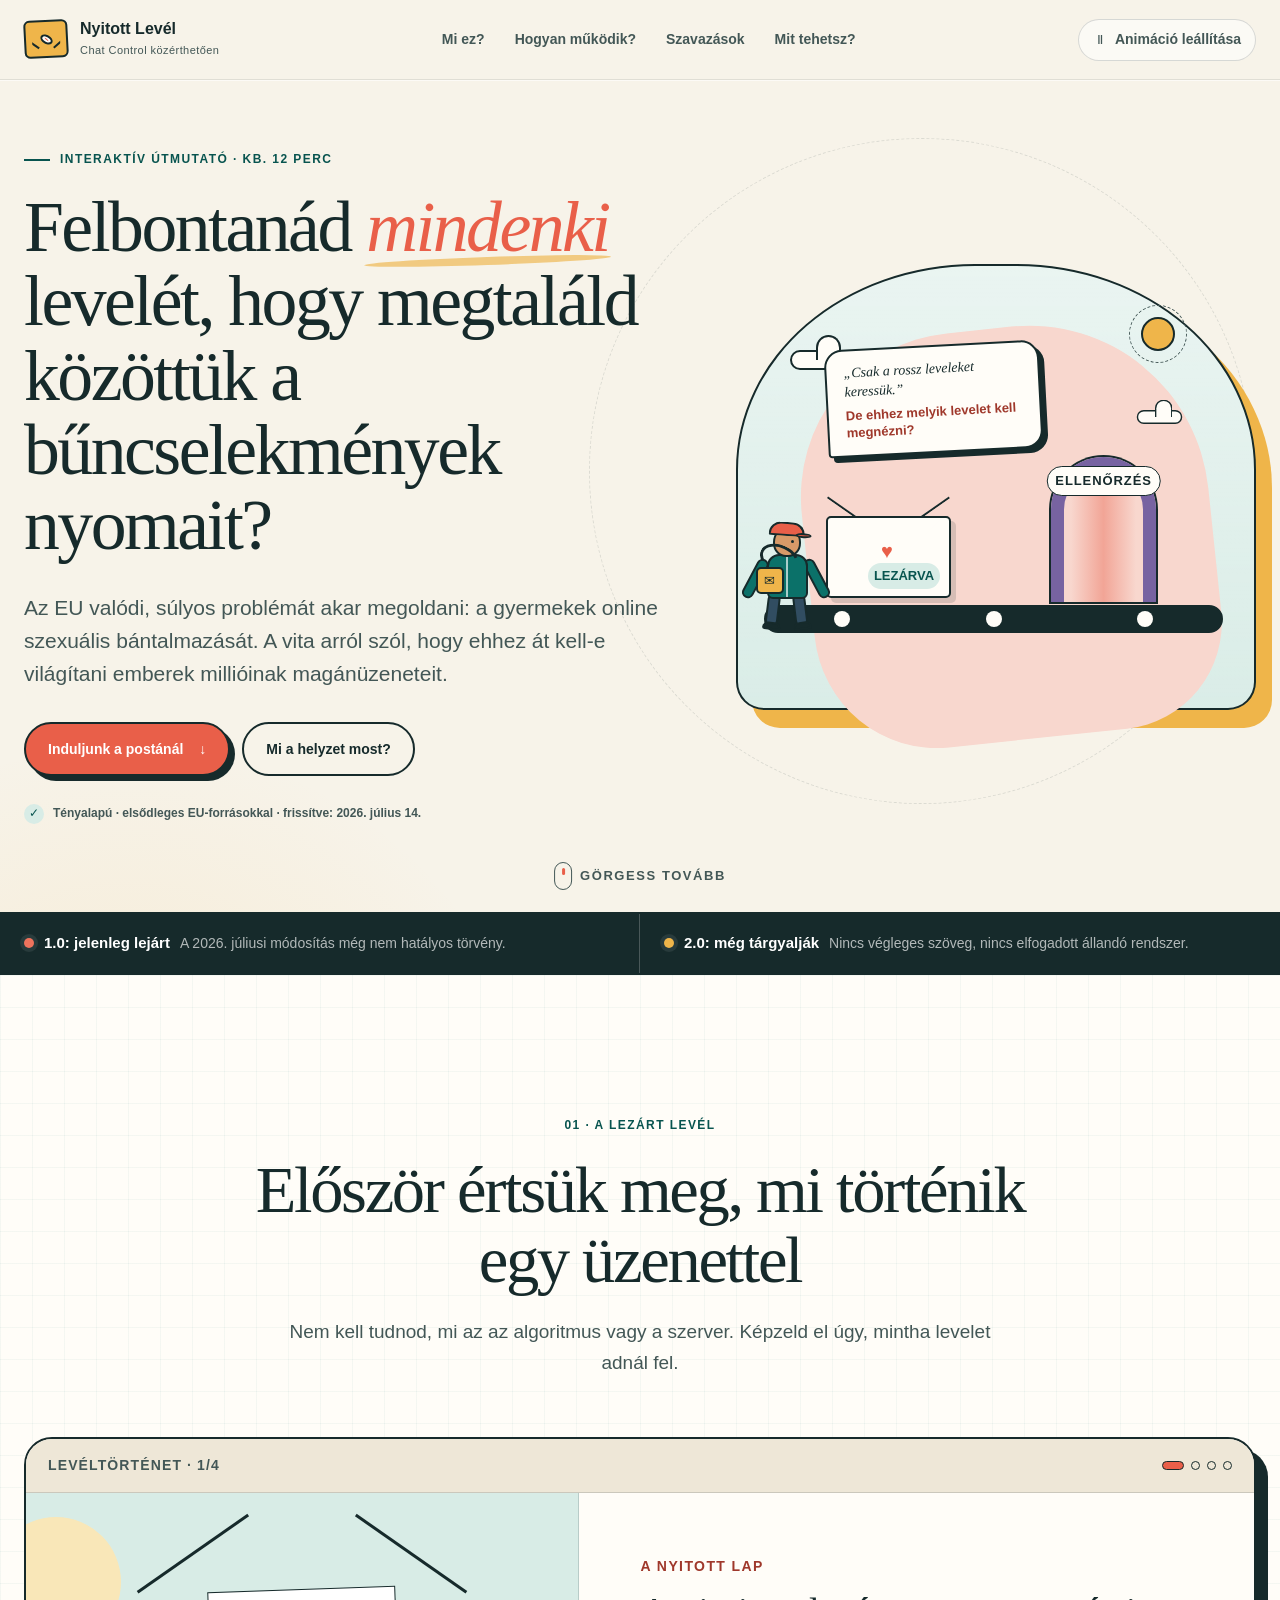
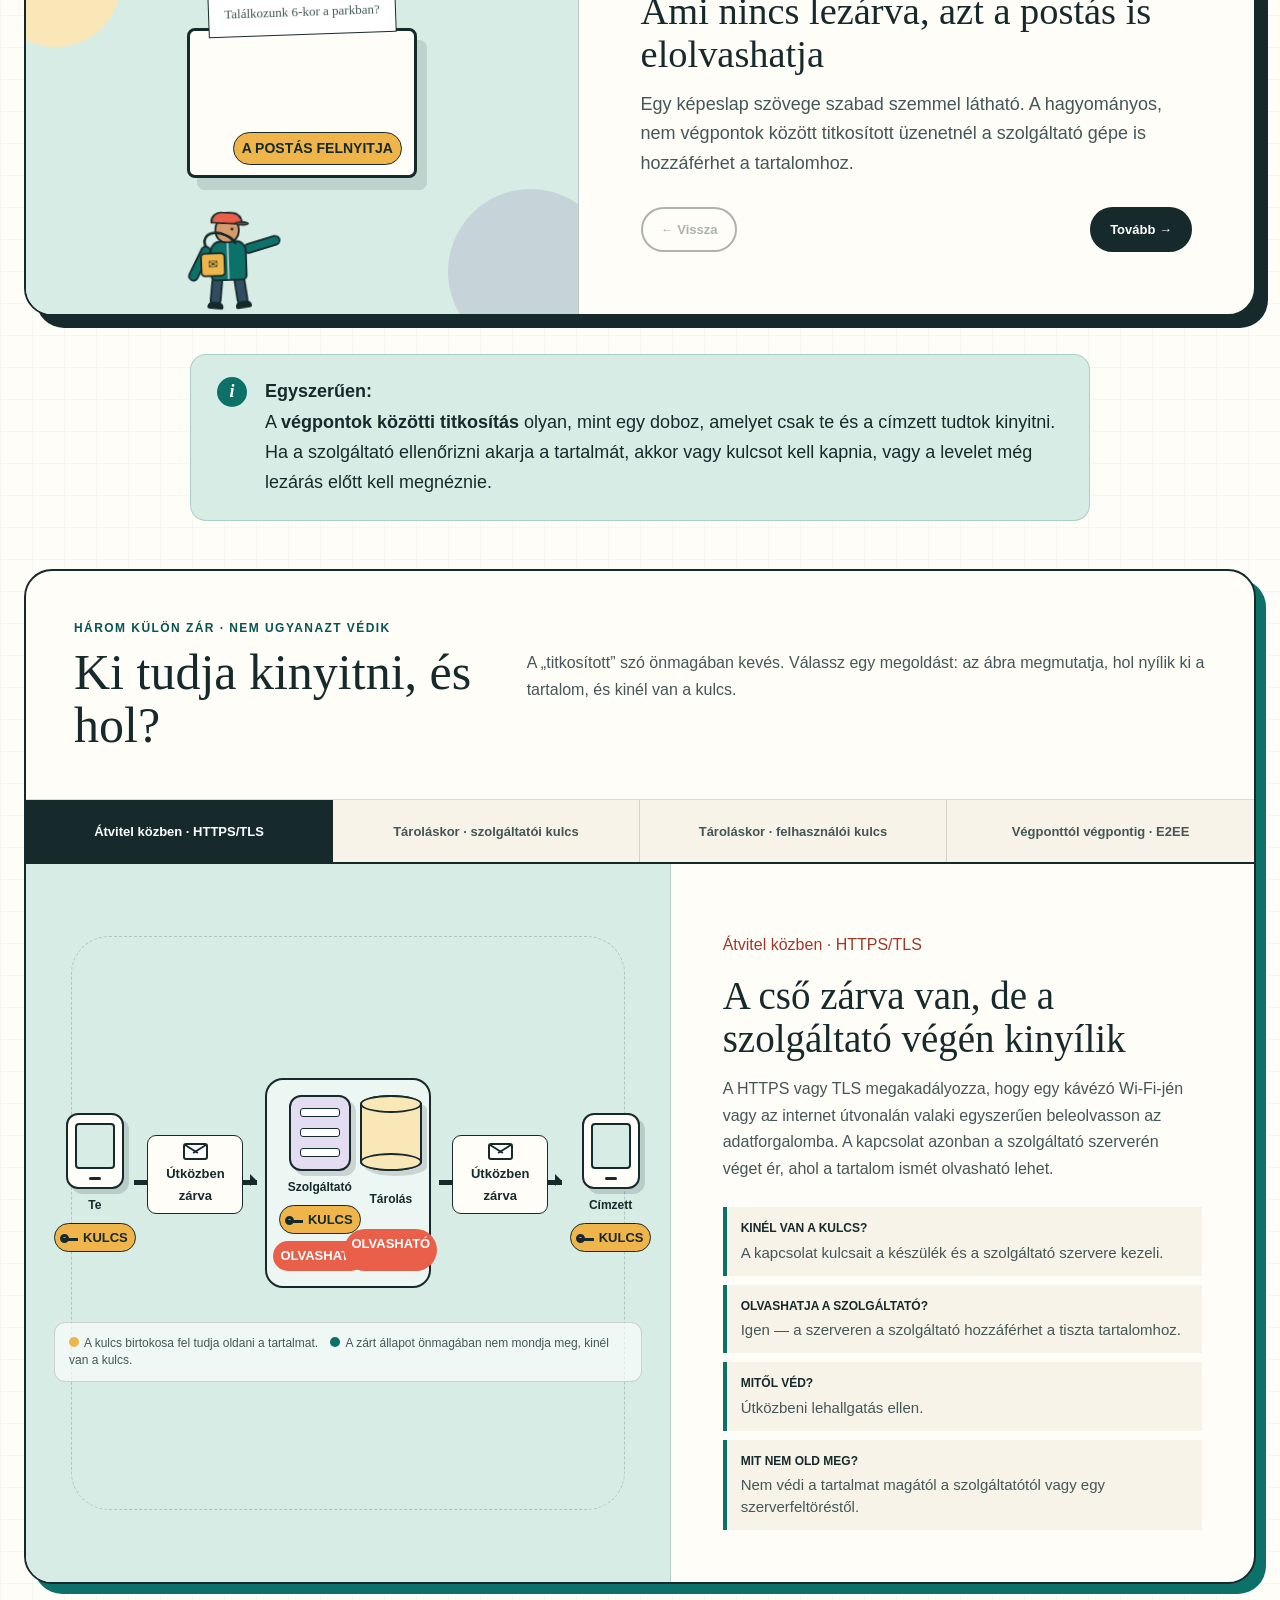
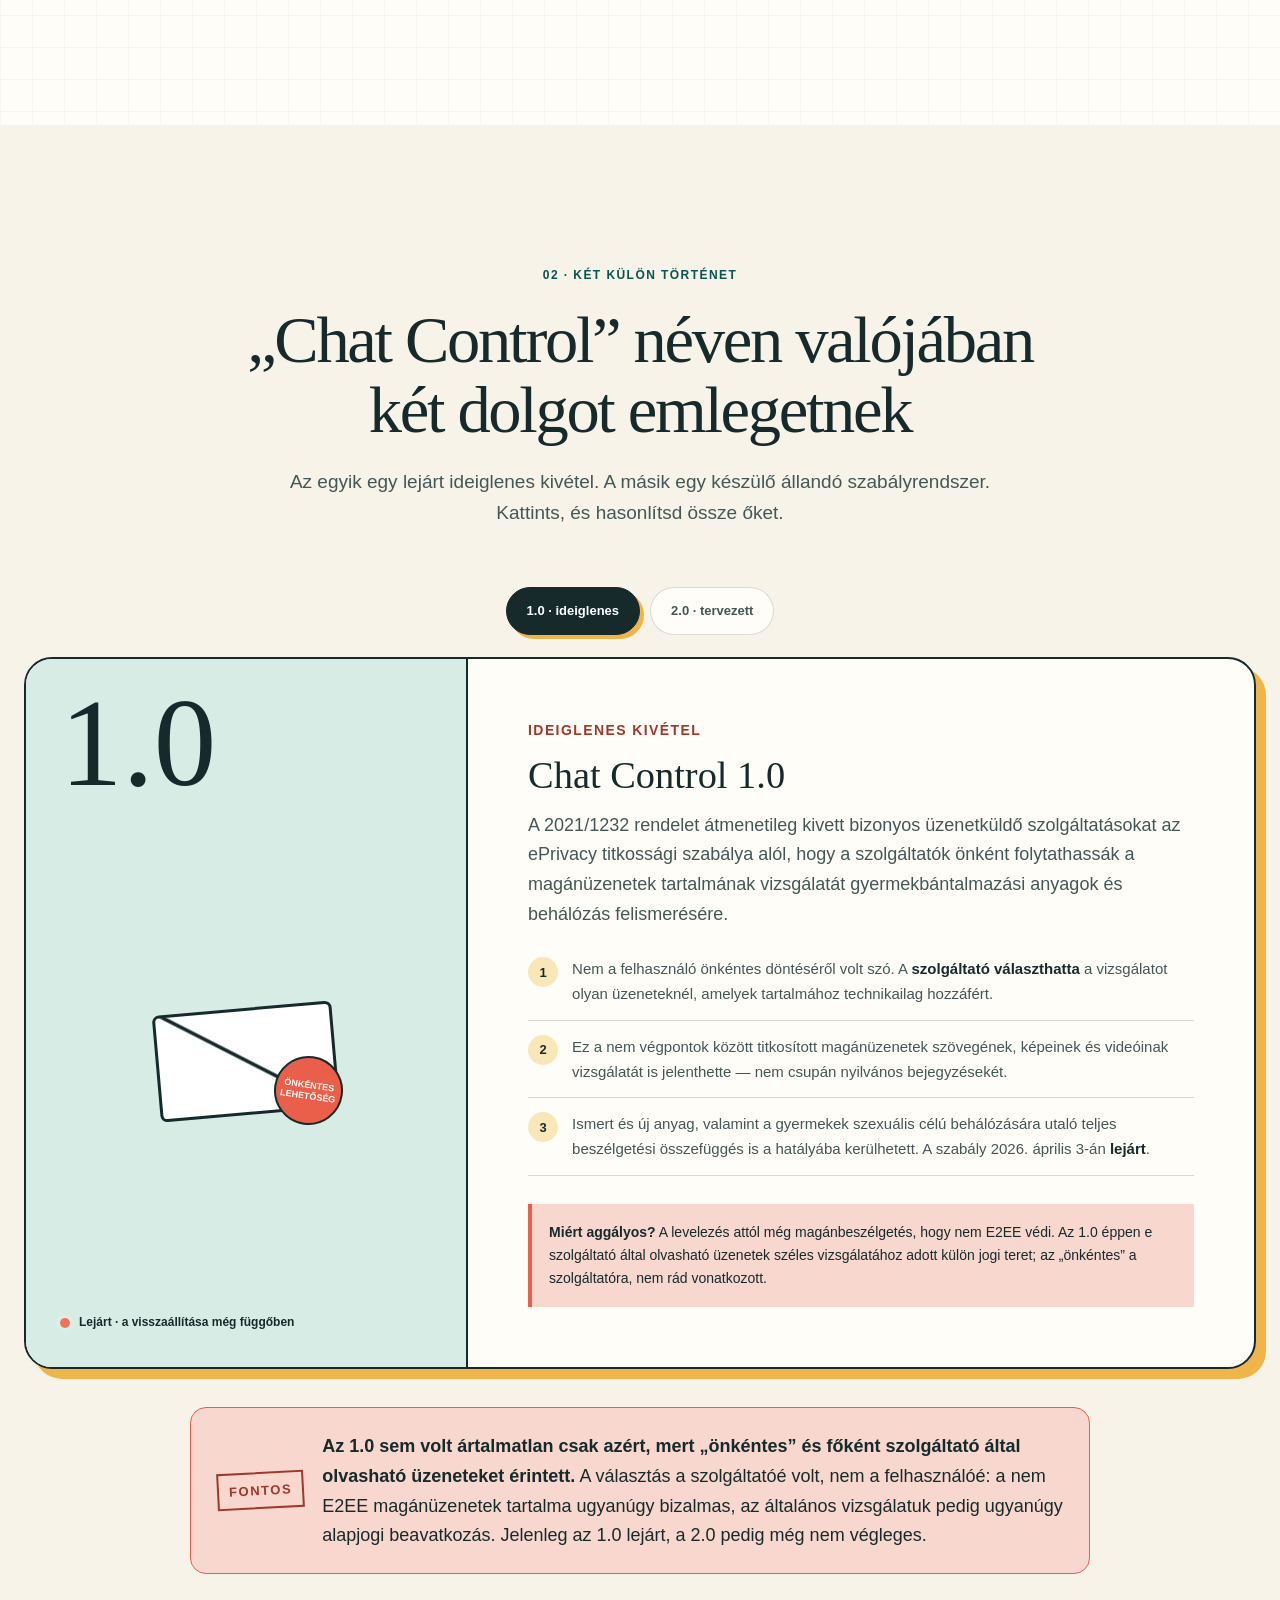
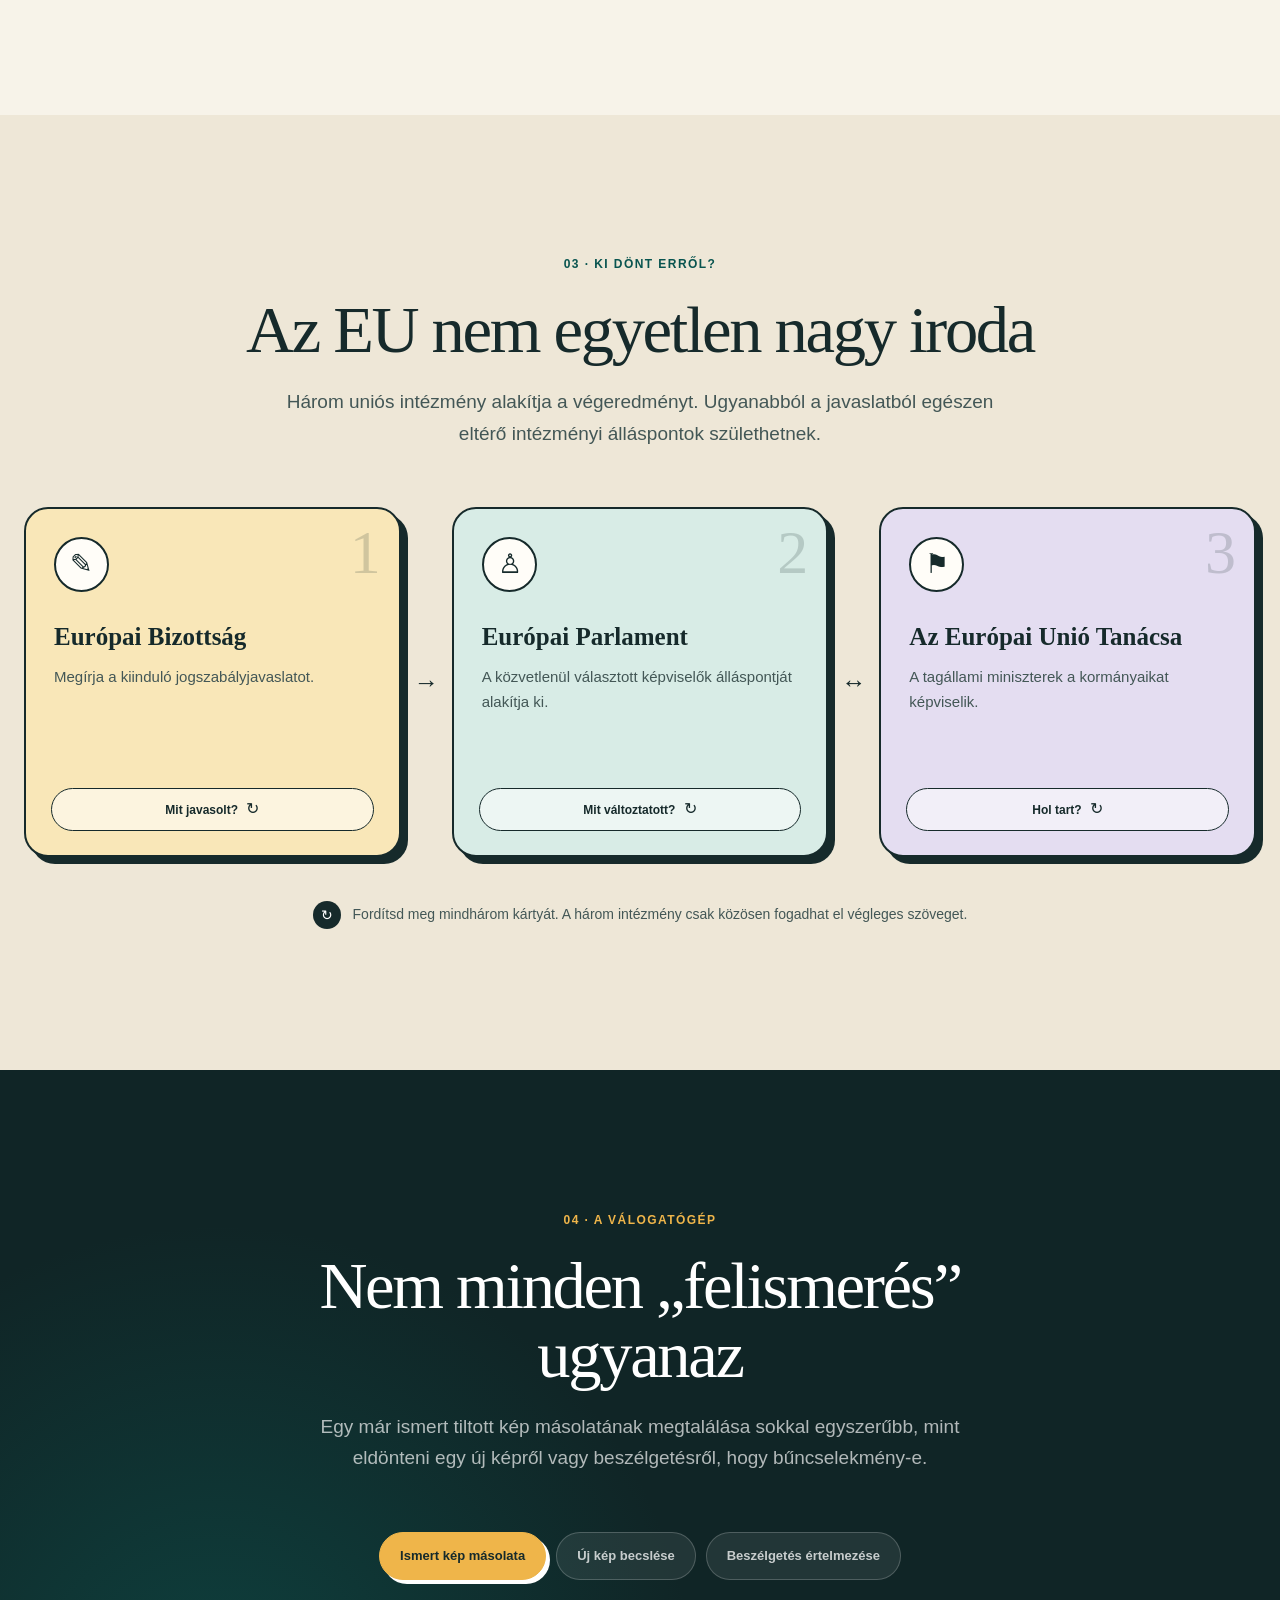
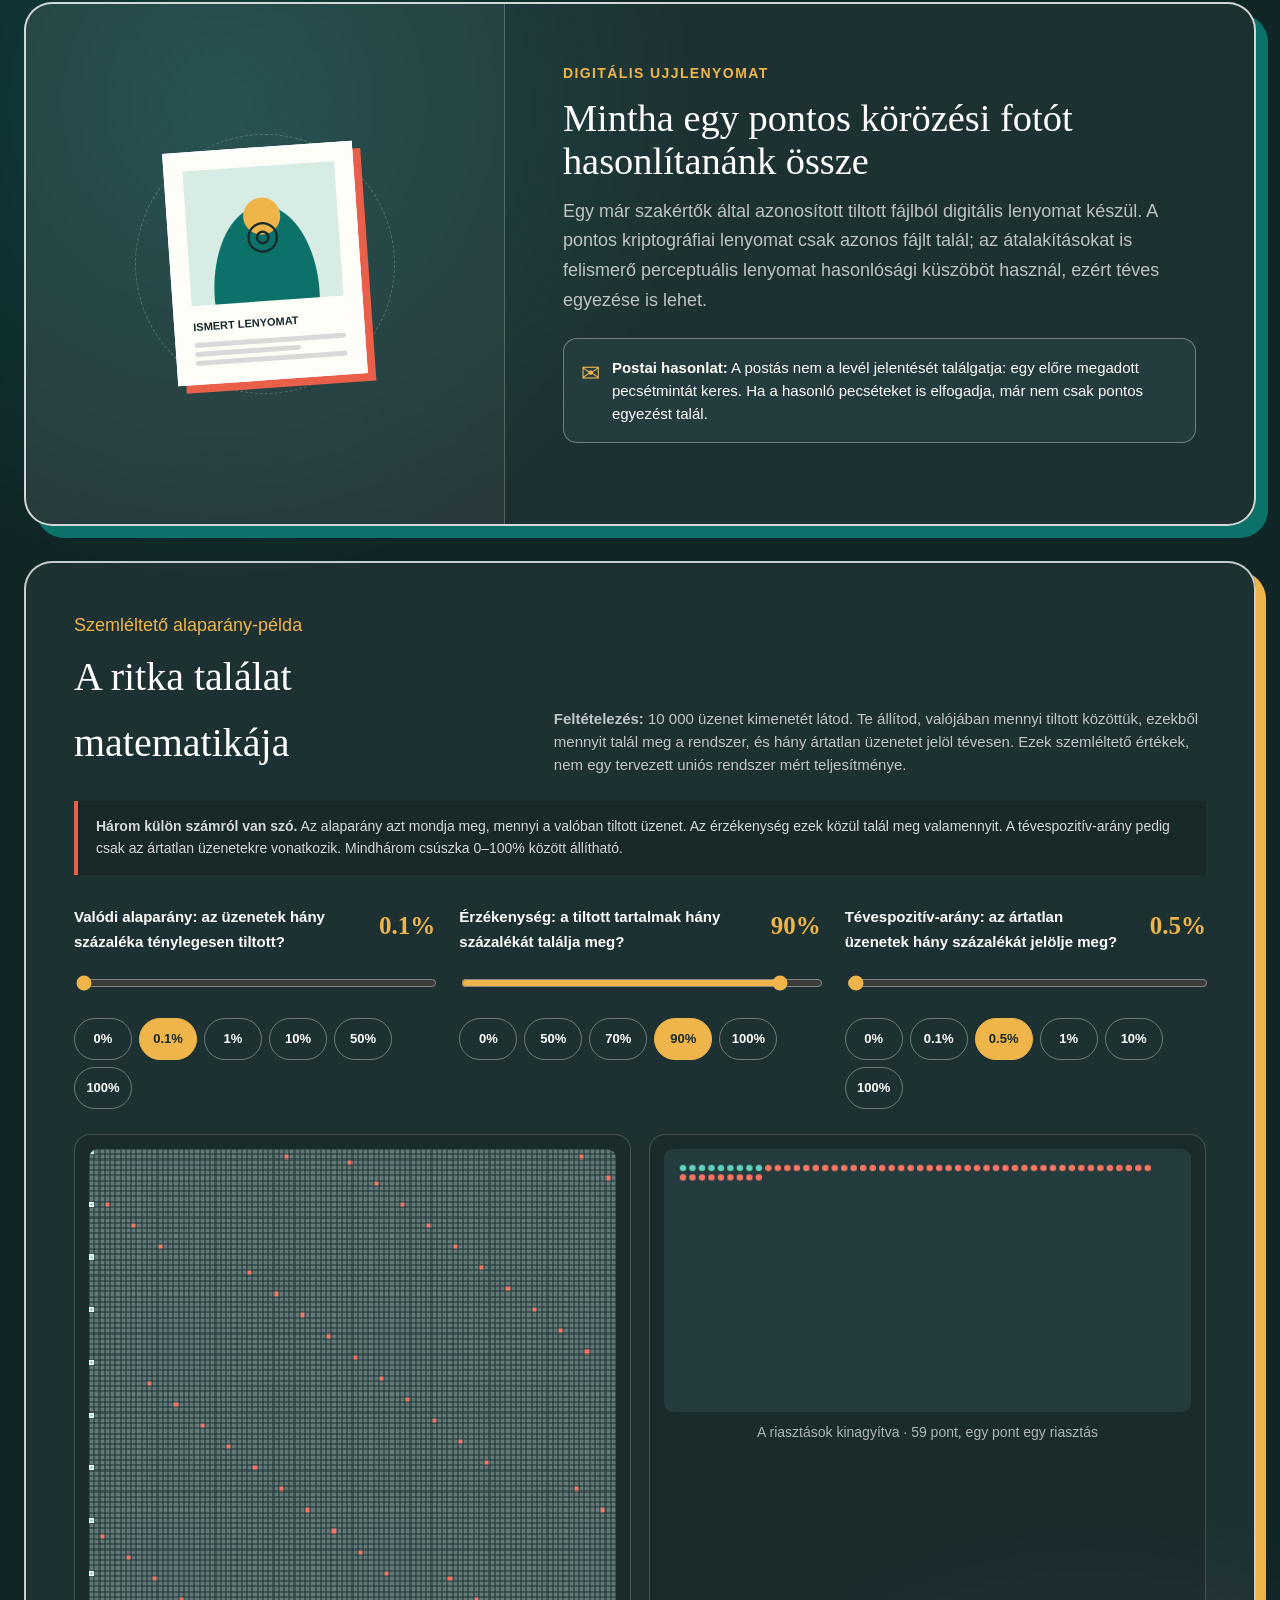
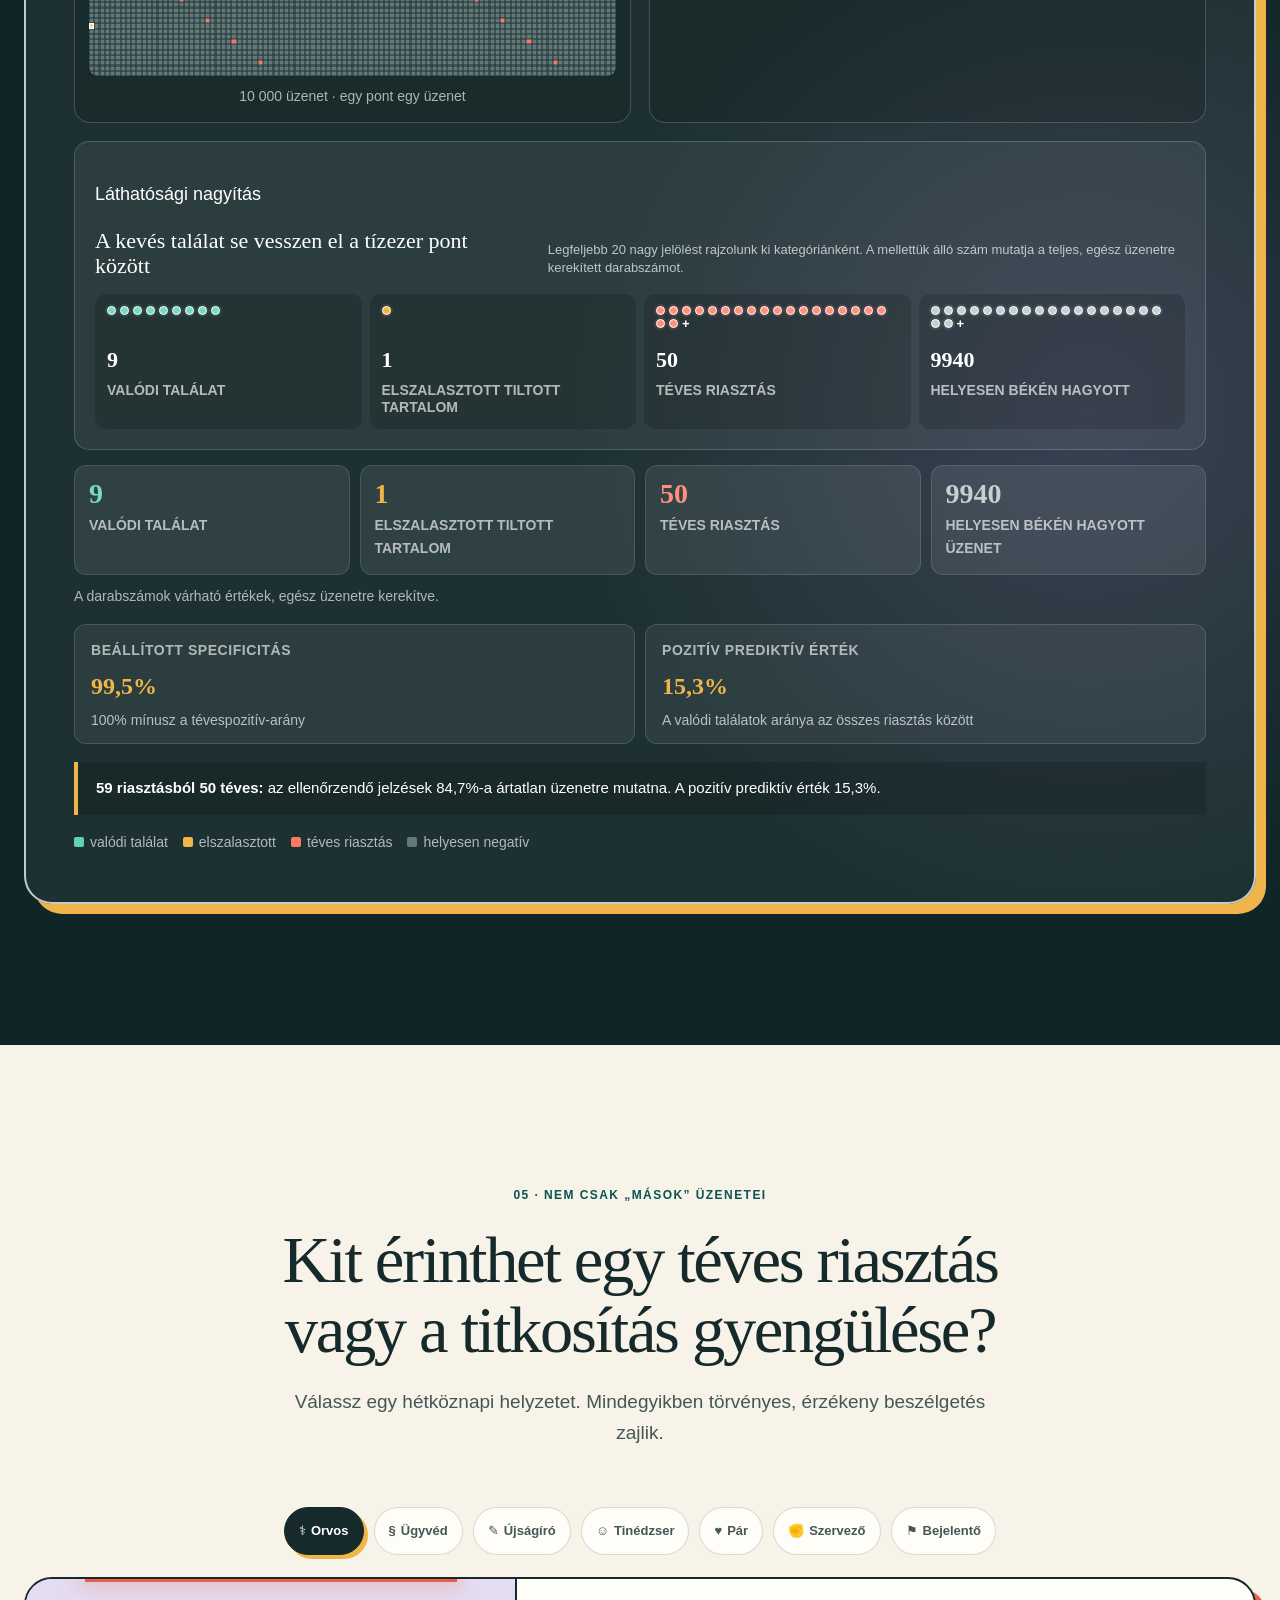
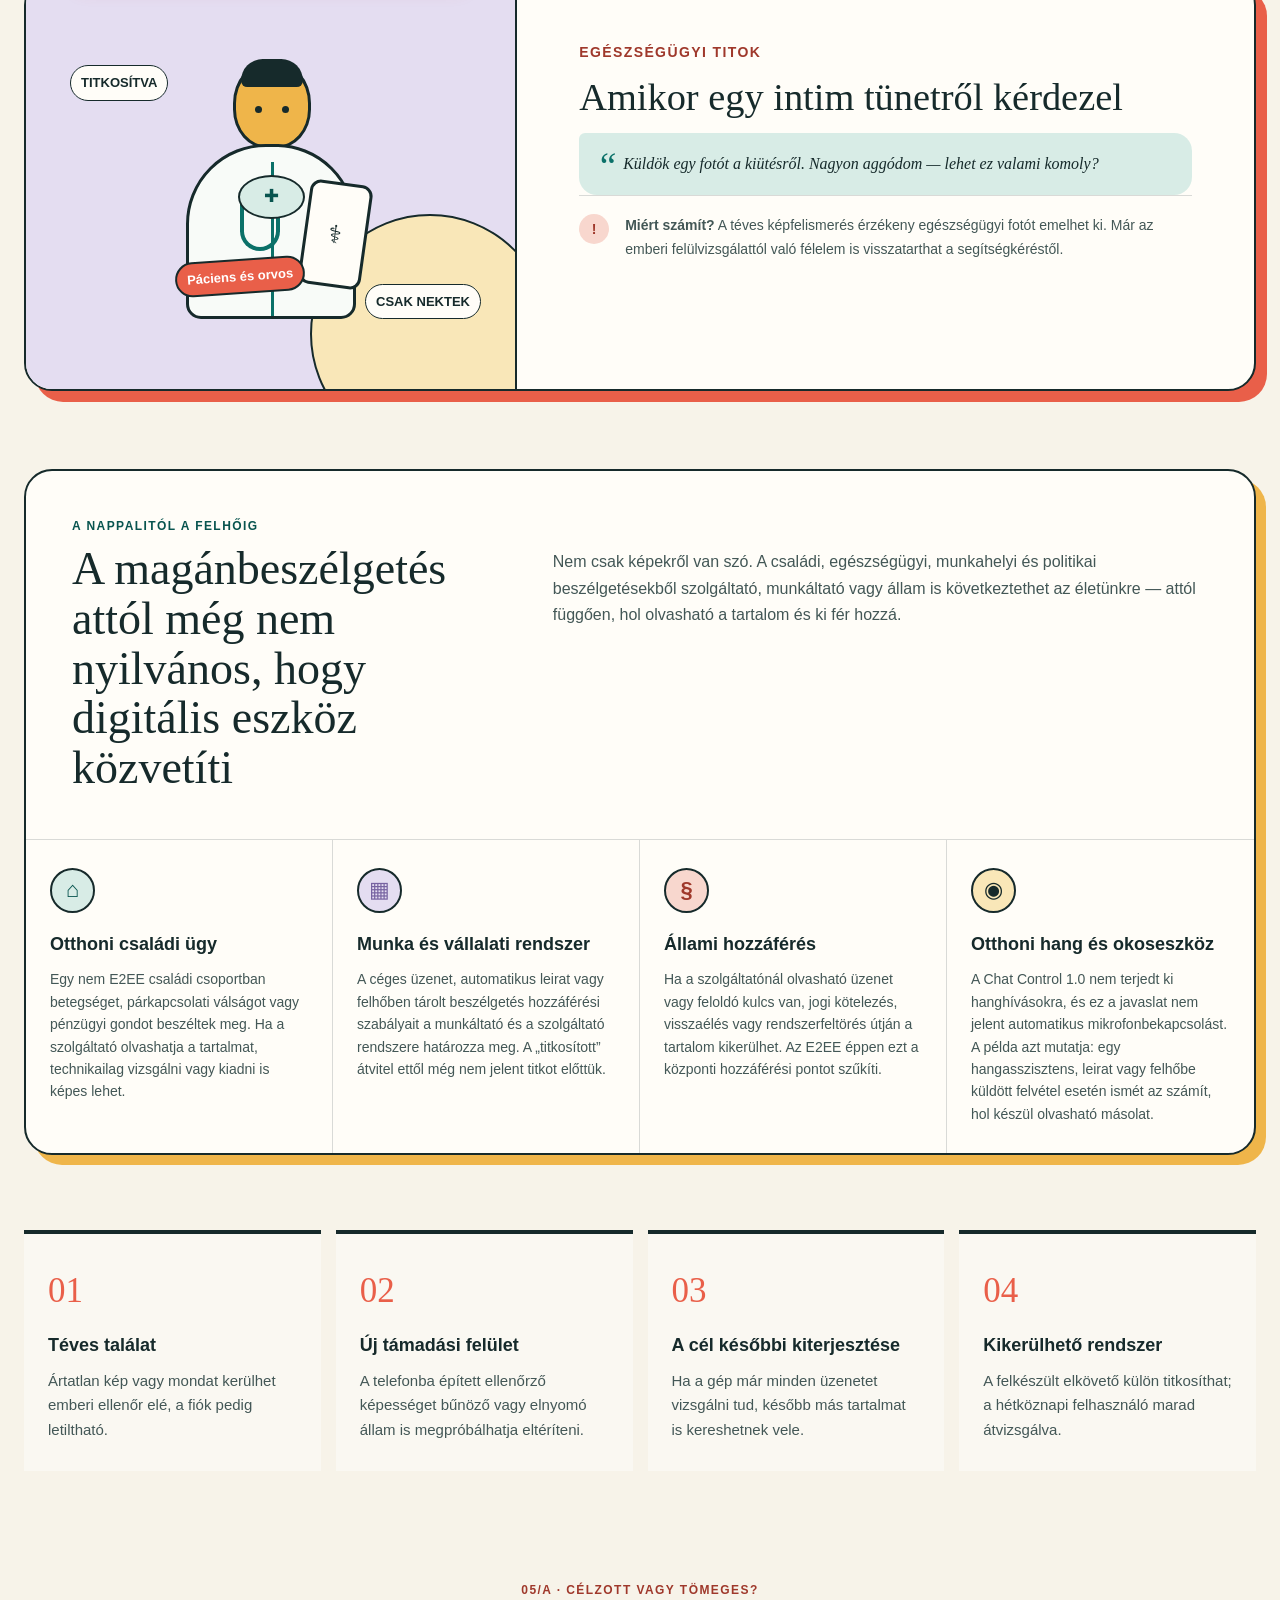
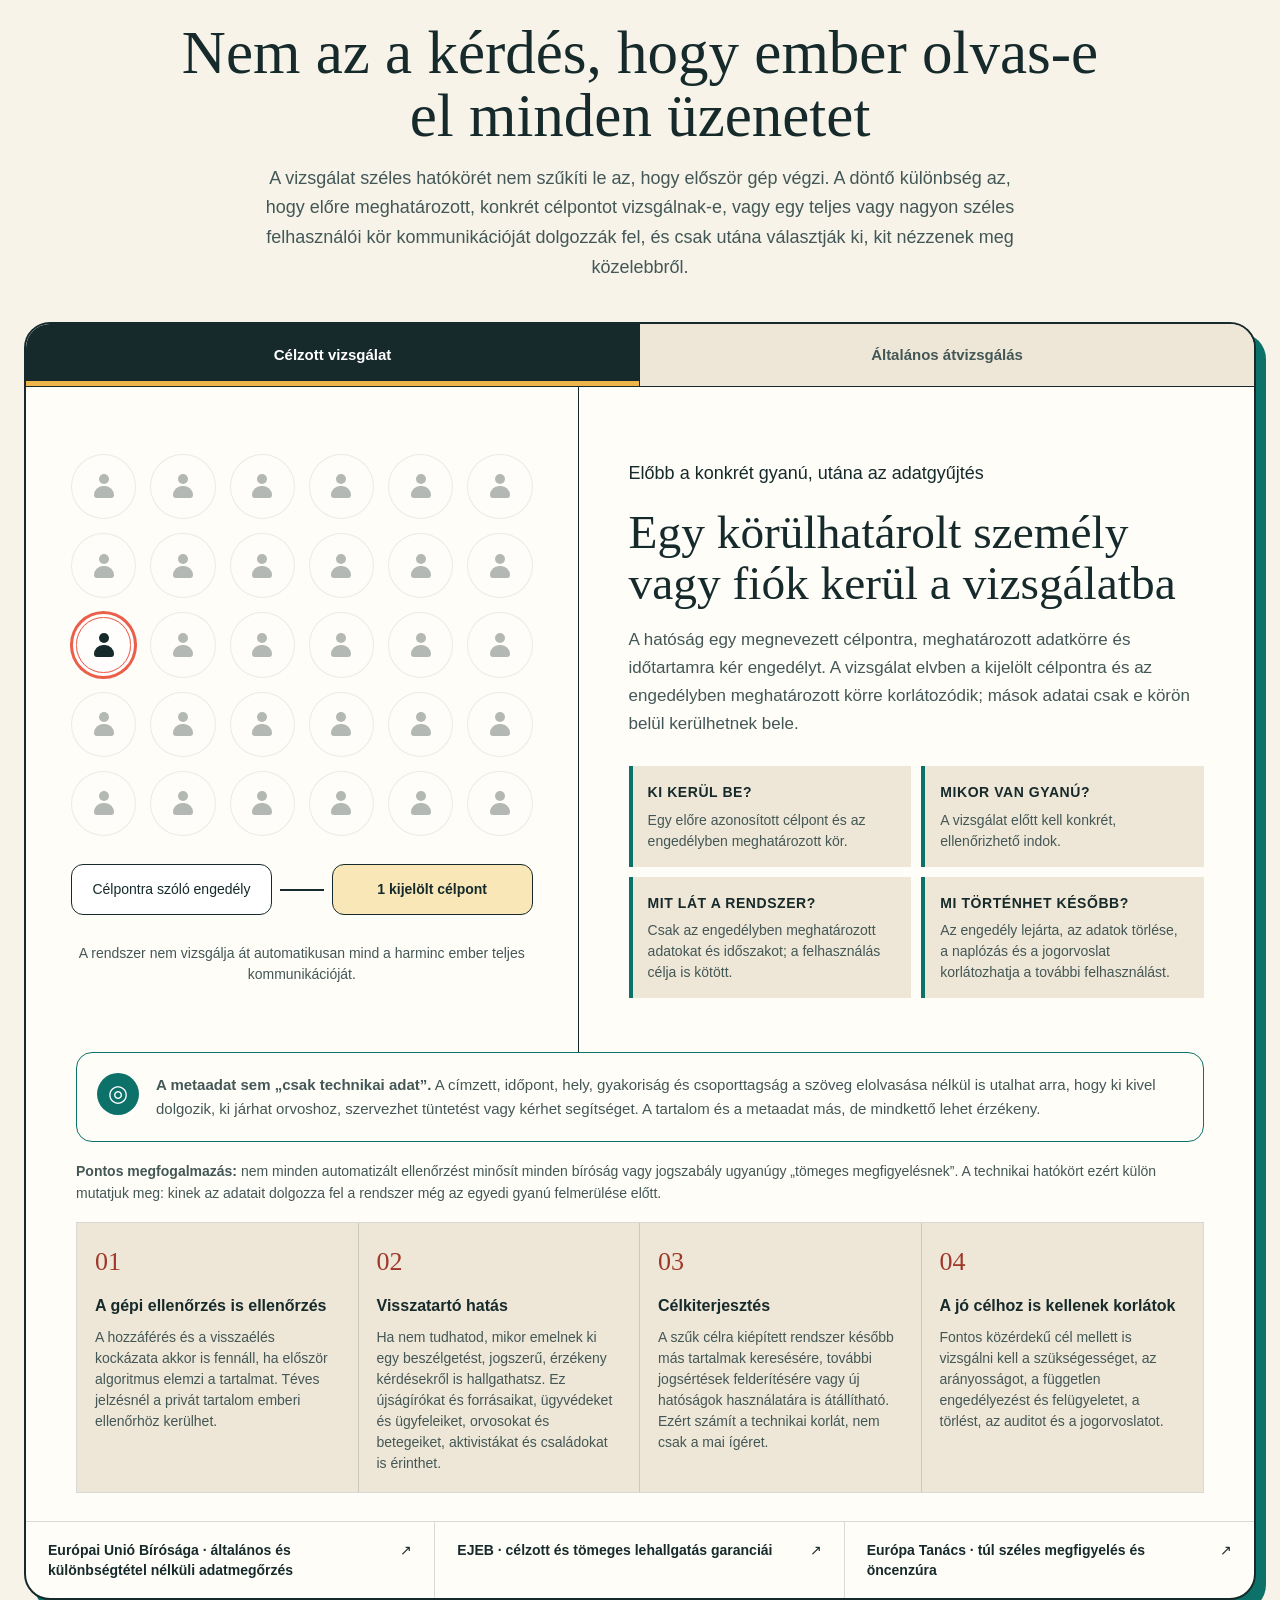
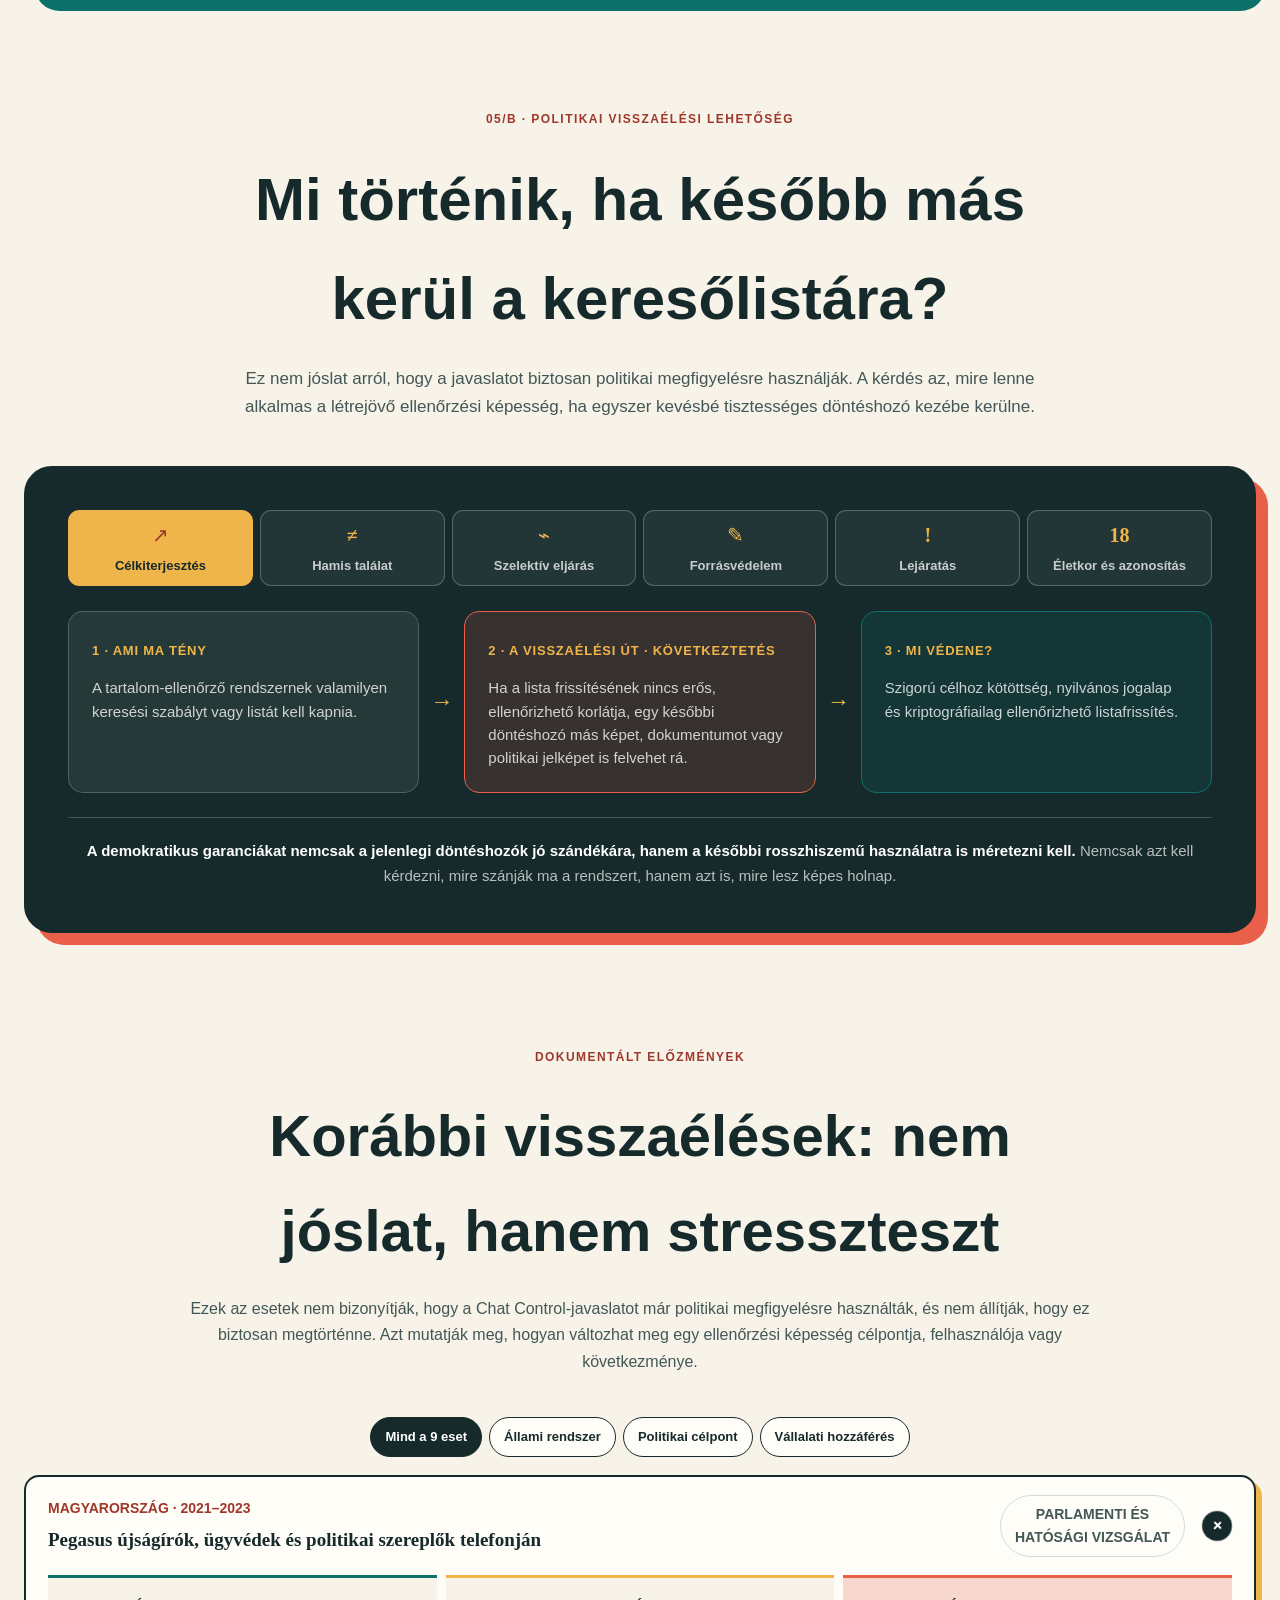
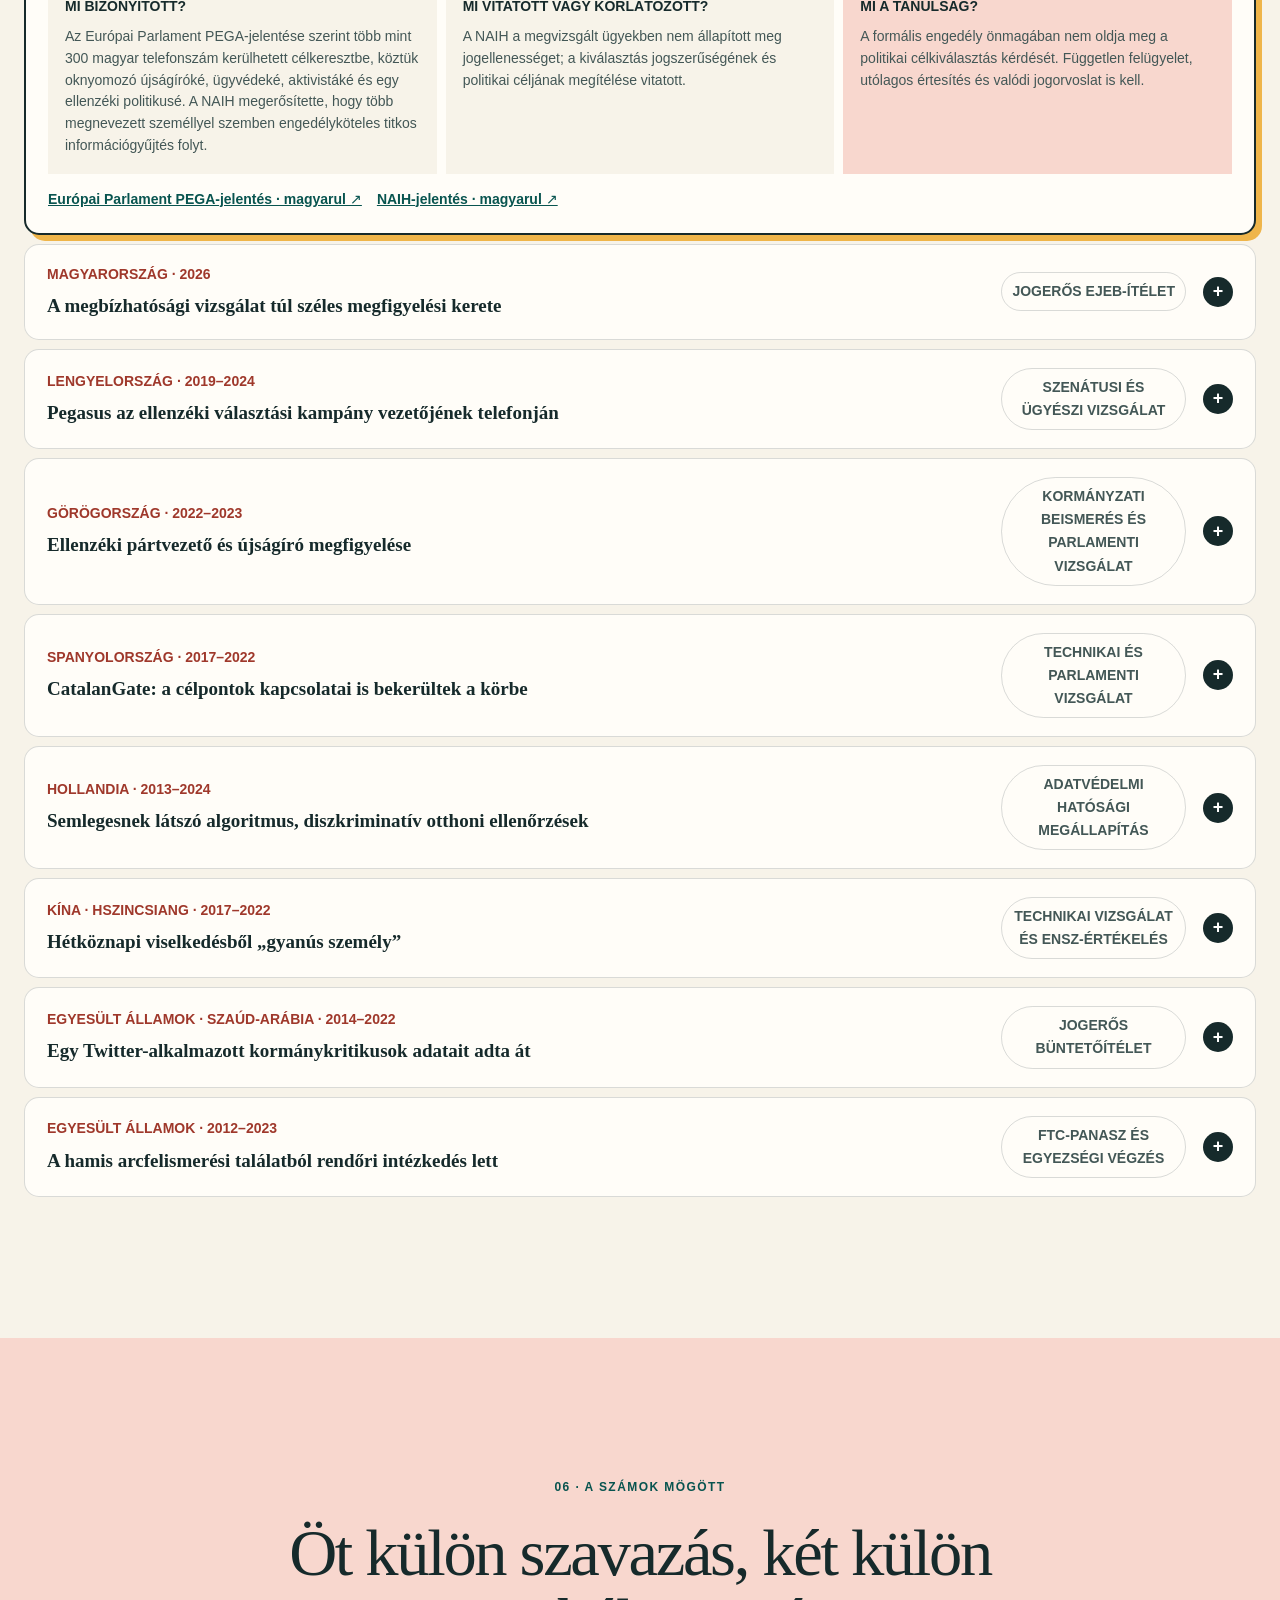
==== index.html @ 25b8e9ab "Improve privacy education and responsive QA" ====
<!doctype html>
<html lang="hu">
  <head>
    <meta charset="utf-8" />
    <meta name="viewport" content="width=device-width, initial-scale=1" />
    <meta
      name="description"
      content="Közérthető, interaktív magyar útmutató az EU Chat Control 1.0 és 2.0 javaslatairól, a szavazásokról, a titkosításról és az alapjogi kockázatokról."
    />
    <meta name="theme-color" content="#f7f3e9" />
    <meta property="og:title" content="Felbontanád mindenki levelét? — Chat Control közérthetően" />
    <meta
      property="og:description"
      content="Egy 12 perces, interaktív történet arról, mit akar megoldani az EU, és miért veszélyes a választott eszköz."
    />
    <meta property="og:url" content="https://iplayzed.github.io/nyitottlevel.hu/" />
    <title>Felbontanád mindenki levelét? — Chat Control közérthetően</title>
    <link rel="canonical" href="https://iplayzed.github.io/nyitottlevel.hu/" />
    <link rel="icon" href="favicon.svg" type="image/svg+xml" />
    <link rel="stylesheet" href="styles.css" />
    <script src="vote-data.js" defer></script>
    <script src="quiz-data.js" defer></script>
    <script src="app.js" defer></script>
  </head>
  <body>
    <a class="skip-link" href="#tartalom">Ugrás a tartalomhoz</a>

    <div class="reading-progress" aria-hidden="true">
      <span id="readingProgress"></span>
    </div>

    <header class="site-header" id="top">
      <a class="brand" href="#top" aria-label="Vissza az oldal tetejére">
        <span class="brand-mark" aria-hidden="true">
          <span class="brand-envelope"></span>
          <span class="brand-eye"></span>
        </span>
        <span>
          <strong>Nyitott Levél</strong>
          <small>Chat Control közérthetően</small>
        </span>
      </a>

      <nav class="desktop-nav" aria-label="Fő navigáció">
        <a href="#mi-ez">Mi ez?</a>
        <a href="#hogyan-mukodik">Hogyan működik?</a>
        <a href="#szavazas">Szavazások</a>
        <a href="#mit-tehetsz">Mit tehetsz?</a>
      </nav>

      <div class="header-actions">
        <button class="quiet-button" id="motionToggle" type="button" aria-pressed="false">
          <span class="motion-icon" aria-hidden="true">Ⅱ</span>
          <span class="button-label">Animáció leállítása</span>
        </button>
        <button class="menu-button" id="menuButton" type="button" aria-expanded="false" aria-controls="mobileNav">
          <span></span><span></span><span></span>
          <span class="sr-only">Menü megnyitása</span>
        </button>
      </div>
    </header>

    <nav class="mobile-nav" id="mobileNav" aria-label="Mobil navigáció" hidden>
      <a href="#mi-ez">Mi ez?</a>
      <a href="#hogyan-mukodik">Hogyan működik?</a>
      <a href="#szavazas">Szavazások</a>
      <a href="#mit-tehetsz">Mit tehetsz?</a>
    </nav>

    <main id="tartalom">
      <section class="hero story-section" data-chapter="0" aria-labelledby="hero-title">
        <div class="hero-copy reveal">
          <p class="eyebrow"><span></span> Interaktív útmutató · kb. 12 perc</p>
          <h1 id="hero-title">Felbontanád <em>mindenki</em> levelét, hogy megtaláld közöttük a bűncselekmények nyomait?</h1>
          <p class="hero-lead">
            Az EU valódi, súlyos problémát akar megoldani: a gyermekek online szexuális bántalmazását.
            A vita arról szól, hogy ehhez át kell-e világítani emberek millióinak magánüzeneteit.
          </p>
          <div class="hero-actions">
            <a class="primary-button" href="#posta">
              Induljunk a postánál
              <span aria-hidden="true">↓</span>
            </a>
            <button class="secondary-button" type="button" data-open-status>
              Mi a helyzet most?
            </button>
          </div>
          <p class="trust-note">
            <span aria-hidden="true">✓</span>
            Tényalapú · elsődleges EU-forrásokkal · frissítve: 2026. július 14.
          </p>
        </div>

        <div class="hero-visual reveal" aria-label="Animált illusztráció egy lezárt levélről és egy átvilágító kapuról">
          <div class="post-office" aria-hidden="true">
            <div class="sun-orbit"><span></span></div>
            <div class="cloud cloud-one"></div>
            <div class="cloud cloud-two"></div>
            <div class="scanner-gate">
              <span class="scanner-light"></span>
              <span class="scanner-label">ELLENŐRZÉS</span>
            </div>
            <div class="moving-letter">
              <span class="letter-sheet">Magánüzenet</span>
              <span class="letter-flap"></span>
              <span class="letter-heart">♥</span>
              <span class="letter-seal">lezárva</span>
            </div>
            <div class="postman hero-postman" aria-hidden="true">
              <span class="postman-head"></span><span class="postman-cap"></span><span class="postman-body"></span>
              <span class="postman-arm postman-arm--front"></span><span class="postman-arm postman-arm--back"></span>
              <span class="postman-leg postman-leg--front"></span><span class="postman-leg postman-leg--back"></span>
              <span class="postman-bag">✉</span>
            </div>
            <div class="belt"><span></span><span></span><span></span></div>
            <div class="speech-cloud">
              „Csak a rossz leveleket keressük.”
              <small>De ehhez melyik levelet kell megnézni?</small>
            </div>
          </div>
        </div>

        <div class="scroll-cue" aria-hidden="true"><span></span> Görgess tovább</div>
      </section>

      <section class="status-strip" aria-label="Jelenlegi jogi helyzet">
        <div>
          <span class="status-dot status-dot--off"></span>
          <strong>1.0: jelenleg lejárt</strong>
          <span>A 2026. júliusi módosítás még nem hatályos törvény.</span>
        </div>
        <div>
          <span class="status-dot status-dot--pending"></span>
          <strong>2.0: még tárgyalják</strong>
          <span>Nincs végleges szöveg, nincs elfogadott állandó rendszer.</span>
        </div>
      </section>

      <section class="chapter story-section paper-section" id="posta" data-chapter="1" aria-labelledby="posta-title">
        <div class="chapter-heading reveal">
          <p class="chapter-number">01 · A lezárt levél</p>
          <h2 id="posta-title">Először értsük meg, mi történik egy üzenettel</h2>
          <p>
            Nem kell tudnod, mi az az algoritmus vagy a szerver. Képzeld el úgy, mintha levelet adnál fel.
          </p>
        </div>

        <mail-story class="reveal"></mail-story>

        <aside class="plain-language reveal">
          <span class="plain-language__icon" aria-hidden="true">i</span>
          <div>
            <strong>Egyszerűen:</strong>
            <p>
              A <b>végpontok közötti titkosítás</b> olyan, mint egy doboz, amelyet csak te és a címzett tudtok
              kinyitni. Ha a szolgáltató ellenőrizni akarja a tartalmát, akkor vagy kulcsot kell kapnia, vagy a
              levelet még lezárás előtt kell megnéznie.
            </p>
          </div>
        </aside>

        <encryption-layers class="reveal"></encryption-layers>
      </section>

      <section class="chapter story-section" id="mi-ez" data-chapter="2" aria-labelledby="mi-ez-title">
        <div class="chapter-heading reveal">
          <p class="chapter-number">02 · Két külön történet</p>
          <h2 id="mi-ez-title">„Chat Control” néven valójában két dolgot emlegetnek</h2>
          <p>
            Az egyik egy lejárt ideiglenes kivétel. A másik egy készülő állandó szabályrendszer. Kattints, és
            hasonlítsd össze őket.
          </p>
        </div>

        <version-switcher class="reveal"></version-switcher>

        <div class="fact-callout reveal">
          <span class="fact-callout__stamp" aria-hidden="true">FONTOS</span>
          <p>
            <b>Az 1.0 sem volt ártalmatlan csak azért, mert „önkéntes” és főként szolgáltató által olvasható üzeneteket érintett.</b>
            A választás a szolgáltatóé volt, nem a felhasználóé: a nem E2EE magánüzenetek tartalma ugyanúgy bizalmas, az általános vizsgálatuk pedig ugyanúgy alapjogi beavatkozás. Jelenleg az 1.0 lejárt, a 2.0 pedig még nem végleges.
          </p>
        </div>
      </section>

      <section class="chapter story-section institution-section" data-chapter="3" aria-labelledby="intezmenyek-title">
        <div class="chapter-heading reveal">
          <p class="chapter-number">03 · Ki dönt erről?</p>
          <h2 id="intezmenyek-title">Az EU nem egyetlen nagy iroda</h2>
          <p>Három uniós intézmény alakítja a végeredményt. Ugyanabból a javaslatból egészen eltérő intézményi álláspontok születhetnek.</p>
        </div>

        <div class="institution-path reveal" aria-label="Az uniós jogalkotás egyszerűsített útja">
          <article class="institution-card institution-card--commission" data-flip-card>
            <div class="institution-card__inner">
              <div class="institution-card__face institution-card__front">
                <span class="institution-card__number">1</span>
                <div class="institution-icon" aria-hidden="true">✎</div>
                <h3>Európai Bizottság</h3>
                <p>Megírja a kiinduló jogszabályjavaslatot.</p>
                <button type="button" data-flip aria-expanded="false">Mit javasolt? <span aria-hidden="true">↻</span></button>
              </div>
              <div class="institution-card__face institution-card__back" aria-hidden="true" inert>
                <p class="mini-label">A 2022-es javaslat</p>
                <h3>Állandó uniós keret</h3>
                <p>Kockázatértékelést, megelőzést, hatósági felderítési végzést, bejelentést és eltávolítást javasolt. A szöveg titkosított szolgáltatásokra is kiterjedhetett volna.</p>
                <button type="button" data-flip>Vissza az elejére <span aria-hidden="true">↻</span></button>
              </div>
            </div>
          </article>
          <span class="path-arrow" aria-hidden="true">→</span>
          <article class="institution-card institution-card--parliament" data-flip-card>
            <div class="institution-card__inner">
              <div class="institution-card__face institution-card__front">
                <span class="institution-card__number">2</span>
                <div class="institution-icon" aria-hidden="true">♙</div>
                <h3>Európai Parlament</h3>
                <p>A közvetlenül választott képviselők álláspontját alakítja ki.</p>
                <button type="button" data-flip aria-expanded="false">Mit változtatott? <span aria-hidden="true">↻</span></button>
              </div>
              <div class="institution-card__face institution-card__back" aria-hidden="true" inert>
                <p class="mini-label">A parlamenti álláspont</p>
                <h3>Célzottabb végzések</h3>
                <p>A Parlament erősebb titkosításvédelmet kért. 2026. július 9-én az ideiglenes szabálynál a végpontok között titkosított kommunikáció kizárását támogatta.</p>
                <button type="button" data-flip>Vissza az elejére <span aria-hidden="true">↻</span></button>
              </div>
            </div>
          </article>
          <span class="path-arrow" aria-hidden="true">↔</span>
          <article class="institution-card institution-card--council" data-flip-card>
            <div class="institution-card__inner">
              <div class="institution-card__face institution-card__front">
                <span class="institution-card__number">3</span>
                <div class="institution-icon" aria-hidden="true">⚑</div>
                <h3>Az Európai Unió Tanácsa</h3>
                <p>A tagállami miniszterek a kormányaikat képviselik.</p>
                <button type="button" data-flip aria-expanded="false">Hol tart? <span aria-hidden="true">↻</span></button>
              </div>
              <div class="institution-card__face institution-card__back" aria-hidden="true" inert>
                <p class="mini-label">A tagállamok álláspontja</p>
                <h3>Trilógus folyik</h3>
                <p>A kormányok 2025 novemberében jutottak közös 2.0-álláspontra. A felderítési kötelezettségről még nincs teljes egyezség; az 1.0-nál reagálniuk kell a Parlament módosítására.</p>
                <button type="button" data-flip>Vissza az elejére <span aria-hidden="true">↻</span></button>
              </div>
            </div>
          </article>
        </div>
        <p class="flip-hint reveal"><span aria-hidden="true">↻</span> Fordítsd meg mindhárom kártyát. A három intézmény csak közösen fogadhat el végleges szöveget.</p>
      </section>

      <section class="chapter story-section dark-section" id="hogyan-mukodik" data-chapter="4" aria-labelledby="hogyan-title">
        <div class="chapter-heading chapter-heading--light reveal">
          <p class="chapter-number">04 · A válogatógép</p>
          <h2 id="hogyan-title">Nem minden „felismerés” ugyanaz</h2>
          <p>
            Egy már ismert tiltott kép másolatának megtalálása sokkal egyszerűbb, mint eldönteni egy új képről vagy
            beszélgetésről, hogy bűncselekmény-e.
          </p>
        </div>

        <detection-lab class="reveal"></detection-lab>
      </section>

      <section class="chapter story-section" data-chapter="5" aria-labelledby="kockazat-title">
        <div class="chapter-heading reveal">
          <p class="chapter-number">05 · Nem csak „mások” üzenetei</p>
          <h2 id="kockazat-title">Kit érinthet egy téves riasztás vagy a titkosítás gyengülése?</h2>
          <p>Válassz egy hétköznapi helyzetet. Mindegyikben törvényes, érzékeny beszélgetés zajlik.</p>
        </div>

        <privacy-room class="reveal"></privacy-room>

        <div class="private-talks reveal" aria-labelledby="private-talks-title">
          <div class="private-talks__intro">
            <p class="chapter-number">A nappalitól a felhőig</p>
            <h3 id="private-talks-title">A magánbeszélgetés attól még nem nyilvános, hogy digitális eszköz közvetíti</h3>
            <p>Nem csak képekről van szó. A családi, egészségügyi, munkahelyi és politikai beszélgetésekből szolgáltató, munkáltató vagy állam is következtethet az életünkre — attól függően, hol olvasható a tartalom és ki fér hozzá.</p>
          </div>
          <div class="private-talks__grid">
            <article><span aria-hidden="true">⌂</span><h4>Otthoni családi ügy</h4><p>Egy nem E2EE családi csoportban betegséget, párkapcsolati válságot vagy pénzügyi gondot beszéltek meg. Ha a szolgáltató olvashatja a tartalmat, technikailag vizsgálni vagy kiadni is képes lehet.</p></article>
            <article><span aria-hidden="true">▦</span><h4>Munka és vállalati rendszer</h4><p>A céges üzenet, automatikus leirat vagy felhőben tárolt beszélgetés hozzáférési szabályait a munkáltató és a szolgáltató rendszere határozza meg. A „titkosított” átvitel ettől még nem jelent titkot előttük.</p></article>
            <article><span aria-hidden="true">§</span><h4>Állami hozzáférés</h4><p>Ha a szolgáltatónál olvasható üzenet vagy feloldó kulcs van, jogi kötelezés, visszaélés vagy rendszerfeltörés útján a tartalom kikerülhet. Az E2EE éppen ezt a központi hozzáférési pontot szűkíti.</p></article>
            <article><span aria-hidden="true">◉</span><h4>Otthoni hang és okoseszköz</h4><p>A Chat Control 1.0 nem terjedt ki hanghívásokra, és ez a javaslat nem jelent automatikus mikrofonbekapcsolást. A példa azt mutatja: egy hangasszisztens, leirat vagy felhőbe küldött felvétel esetén ismét az számít, hol készül olvasható másolat.</p></article>
          </div>
        </div>

        <div class="risk-grid reveal">
          <article>
            <span>01</span>
            <h3>Téves találat</h3>
            <p>Ártatlan kép vagy mondat kerülhet emberi ellenőr elé, a fiók pedig letiltható.</p>
          </article>
          <article>
            <span>02</span>
            <h3>Új támadási felület</h3>
            <p>A telefonba épített ellenőrző képességet bűnöző vagy elnyomó állam is megpróbálhatja eltéríteni.</p>
          </article>
          <article>
            <span>03</span>
            <h3>A cél későbbi kiterjesztése</h3>
            <p>Ha a gép már minden üzenetet vizsgálni tud, később más tartalmat is kereshetnek vele.</p>
          </article>
          <article>
            <span>04</span>
            <h3>Kikerülhető rendszer</h3>
            <p>A felkészült elkövető külön titkosíthat; a hétköznapi felhasználó marad átvizsgálva.</p>
          </article>
        </div>

        <div class="surveillance-intro reveal">
          <p class="chapter-number">05/A · Célzott vagy tömeges?</p>
          <h2>Nem az a kérdés, hogy ember olvas-e el minden üzenetet</h2>
          <p>A vizsgálat széles hatókörét nem szűkíti le az, hogy először gép végzi. A döntő különbség az, hogy előre meghatározott, konkrét célpontot vizsgálnak-e, vagy egy teljes vagy nagyon széles felhasználói kör kommunikációját dolgozzák fel, és csak utána választják ki, kit nézzenek meg közelebbről.</p>
        </div>
        <surveillance-contrast class="reveal"></surveillance-contrast>

        <div class="abuse-intro reveal">
          <p class="chapter-number">05/B · Politikai visszaélési lehetőség</p>
          <h2>Mi történik, ha később más kerül a keresőlistára?</h2>
          <p>Ez nem jóslat arról, hogy a javaslatot biztosan politikai megfigyelésre használják. A kérdés az, mire lenne alkalmas a létrejövő ellenőrzési képesség, ha egyszer kevésbé tisztességes döntéshozó kezébe kerülne.</p>
        </div>
        <abuse-simulator class="reveal"></abuse-simulator>
        <div class="history-intro reveal">
          <p class="chapter-number">Dokumentált előzmények</p>
          <h2>Korábbi visszaélések: nem jóslat, hanem stresszteszt</h2>
          <p>Ezek az esetek nem bizonyítják, hogy a Chat Control-javaslatot már politikai megfigyelésre használták, és nem állítják, hogy ez biztosan megtörténne. Azt mutatják meg, hogyan változhat meg egy ellenőrzési képesség célpontja, felhasználója vagy következménye.</p>
        </div>
        <abuse-history class="reveal"></abuse-history>
      </section>

      <section class="chapter story-section vote-section" id="szavazas" data-chapter="6" aria-labelledby="szavazas-title">
        <div class="chapter-heading reveal">
          <p class="chapter-number">06 · A számok mögött</p>
          <h2 id="szavazas-title">Öt külön szavazás, két külön jogszabályi történet</h2>
          <p>Az oldalon szereplő számok nem ugyanarról a kérdésről szólnak. Előbb nézd meg az időrendet és azt, hogy az adott szavazásban pontosan mit jelentett az igen vagy a nem.</p>
        </div>

        <div class="vote-chronology reveal" aria-labelledby="vote-chronology-title">
          <div class="vote-chronology__intro">
            <p class="mini-label">Előbb az időrend</p>
            <h3 id="vote-chronology-title">Mi történt, és melyik „Chat Controlról” döntöttek?</h3>
            <p><b>1.0</b> az ideiglenes, szolgáltatói önkéntes vizsgálatot lehetővé tevő kivétel. <b>2.0</b> a külön, állandó rendelettervezet. Egy bizottsági szavazás pedig nem ugyanaz, mint a teljes Parlament döntése.</p>
          </div>
          <ol>
            <li><time>2021. júl. 6.</time><span class="vote-law is-one">1.0</span><div><b>Az eredeti ideiglenes kivétel</b><p>A teljes Parlament elfogadta, hogy a szolgáltatók meghatározott feltételekkel önként vizsgálhassanak tartalmat.</p></div></li>
            <li><time>2023. nov. 14.</time><span class="vote-law is-two">2.0</span><div><b>LIBE szakbizottsági álláspont</b><p>A parlamenti szakbizottság a tartós javaslat módosított jelentéséről döntött. Ez nem volt végleges plenáris törvényszavazás.</p></div></li>
            <li><time>2024. ápr. 10.</time><span class="vote-law is-one">1.0</span><div><b>Az első hosszabbítás</b><p>A teljes Parlament 2026. április 3-ig meghosszabbította az ideiglenes kivételt.</p></div></li>
            <li><time>2026. márc. 26.</time><span class="vote-law is-one">1.0</span><div><b>Újabb hosszabbítás elutasítva</b><p>A Bizottság következő hosszabbítási javaslata 228–311 arányban elbukott.</p></div></li>
            <li><time>2026. júl. 9.</time><span class="vote-law is-one">1.0</span><div><b>A Tanács visszaállító szövegének második olvasata</b><p>Itt az „igen” a Tanács szövegének elutasítását jelentette. 314 igen több volt 276 nemnél, de az elutasításhoz az összes hivatalban lévő képviselő abszolút többsége, 360 igen kellett.</p></div></li>
          </ol>
        </div>

        <vote-explorer class="reveal"></vote-explorer>

        <div class="vote-threshold-intro reveal">
          <p class="mini-label">Most nagyítsuk ki az utolsó lépést</p>
          <h3>Miért nem volt elég a 314–276-os többség?</h3>
          <p>Ez az ábra kizárólag a 2026. július 9-i elutasítási indítvány küszöbét magyarázza. Nem azt mutatja, hányan „támogatták a Chat Controlt”: ebben a szavazásban az igen éppen a Tanács szövegének elutasítását jelentette.</p>
        </div>
        <vote-simulator class="reveal"></vote-simulator>
      </section>

      <section class="chapter story-section balance-section" data-chapter="7" aria-labelledby="merleg-title">
        <div class="chapter-heading reveal">
          <p class="chapter-number">07 · A mérleg két serpenyője</p>
          <h2 id="merleg-title">A cél fontos. Az eszközt mégis meg kell vizsgálni.</h2>
          <p>A gyermekvédelem és a magánélet nem egymás ellenségei. A jó szabály mindkettőt erősíti.</p>
        </div>

        <div class="balance-board reveal">
          <article class="balance-side balance-side--benefit">
            <div class="balance-icon" aria-hidden="true">♥</div>
            <h3>A kitűzött gyermekvédelmi célok</h3>
            <ul>
              <li>Ismert bántalmazási felvételek újbóli terjedésének megállítása</li>
              <li>Veszélyben lévő gyermekek és elkövetők azonosítása</li>
              <li>Gyorsabb eltávolítás, egységesebb határon átnyúló eljárás</li>
              <li>Biztonságosabb alapbeállítások és jobb bejelentő eszközök</li>
            </ul>
          </article>
          <div class="balance-pivot" aria-hidden="true"><span></span></div>
          <article class="balance-side balance-side--risk">
            <div class="balance-icon" aria-hidden="true">!</div>
            <h3>A felmerülő alapjogi és biztonsági kockázatok</h3>
            <ul>
              <li>Ártatlan emberek kommunikációjának általános vizsgálata</li>
              <li>A végpontok közötti titkosítás biztonsági ígéretének gyengítése</li>
              <li>Gépi tévedések, érzékeny adatok kiszivárgása, jogorvoslati nehézségek</li>
              <li>Egy később más célra is átállítható ellenőrző infrastruktúra</li>
            </ul>
          </article>
        </div>

        <safeguard-builder class="reveal"></safeguard-builder>

        <myth-quiz class="reveal"></myth-quiz>
      </section>

      <section class="chapter story-section action-section" id="mit-tehetsz" data-chapter="8" aria-labelledby="action-title">
        <div class="action-intro reveal">
          <p class="chapter-number">08 · Most már látod az egészet</p>
          <h2 id="action-title">A magánlevél nem gyanús tárgy</h2>
          <p>
            A gyermekek hatékony védelmét lehet úgy követelni, hogy közben ne épüljön ki minden ember magánüzeneteinek
            általános ellenőrzésére alkalmas rendszer.
          </p>
        </div>

        <div class="action-grid reveal">
          <article>
            <span class="action-number">1</span>
            <h3>Ismerd fel a pontos állítást</h3>
            <p>Ne oszd tovább azt, hogy „már mindent olvasnak”. A valós helyzet árnyaltabb — és ettől nem kevésbé fontos.</p>
            <button class="card-button" type="button" data-copy-summary>Másolható rövid összefoglaló</button>
          </article>
          <article>
            <span class="action-number">2</span>
            <h3>Írj a döntéshozóknak</h3>
            <p>Kérj célzott bírói engedélyt, a végpontok közötti titkosítás egyértelmű védelmét és független technológiai auditot.</p>
            <button class="card-button" type="button" data-open-letter>Levélminta megnyitása</button>
          </article>
          <article>
            <span class="action-number">3</span>
            <h3>Mutasd meg másnak is</h3>
            <p>A jogszerű, békés nyilvánosság számít. Küldd el ezt az oldalt valakinek, aki eddig nem hallott róla.</p>
            <button class="card-button" type="button" data-share>Oldal megosztása</button>
          </article>
          <article>
            <span class="action-number">4</span>
            <h3>Segíts pontosítani</h3>
            <p>Találtál ténybeli hibát, félreérthető mondatot vagy technikai problémát? A visszajelzésed nyilvános GitHub-bejelentésként érkezik.</p>
            <a class="card-button" href="https://github.com/IPlayZed/nyitottlevel.hu/issues/new?template=feedback_hu.yml" target="_blank" rel="noreferrer">Visszajelzés küldése <span aria-hidden="true">↗</span></a>
          </article>
        </div>

        <div class="action-banner reveal">
          <div>
            <span>Teljes háttéranyag</span>
            <h3>12 600 szavas jelentés, 61 egyedi hivatkozott forrással</h3>
          </div>
          <a class="primary-button primary-button--ink" href="chat-control-report.md">Jelentés megnyitása <span aria-hidden="true">→</span></a>
        </div>
      </section>

      <section class="chapter story-section connection-section" id="kapcsolodas" data-chapter="9" aria-labelledby="connections-title">
        <div class="chapter-heading reveal">
          <p class="chapter-number">09 · Hová fordulhatsz?</p>
          <h2 id="connections-title">Szervezetek, eszközök és közösségek, ahonnan továbbindulhatsz</h2>
          <p>Más-más helyhez érdemes fordulni hivatalos panasszal, jogsegélykéréssel, technikai incidenssel, kutatási kérdéssel vagy közösségi kapcsolódásért. Válaszd ki, mire van szükséged; a kártyákon azt is jelezzük, mire nem való az adott hely.</p>
        </div>

        <div class="connection-route reveal" aria-label="Gyors útválasztó">
          <article><span>Jogsérelem vagy adatvédelmi panasz</span><b>NAIH, TASZ vagy az ügy jellegétől függően a Magyar Helsinki Bizottság</b></article>
          <i aria-hidden="true">→</i>
          <article><span>Feltört fiók vagy kibertámadás</span><b>Az NKI incidensbejelentője; veszélyeztetett civileknek az Access Now segélyvonala</b></article>
          <i aria-hidden="true">→</i>
          <article><span>Kutatás, részvétel vagy közösség</span><b>EKINT, K-Monitor, H.A.C.K., EDPB, EUR-Lex és uniós fórumok</b></article>
        </div>

        <div class="connection-explorer reveal">
          <div class="connection-filters" aria-label="Kapcsolódási pontok szűrése">
            <button type="button" data-connection-filter="all" aria-pressed="true">Mind</button>
            <button type="button" data-connection-filter="help" aria-pressed="false">Segítség és panasz</button>
            <button type="button" data-connection-filter="research" aria-pressed="false">Kutatás és követés</button>
            <button type="button" data-connection-filter="community" aria-pressed="false">Közösség és részvétel</button>
          </div>
          <p class="connection-count" role="status" aria-live="polite"><b data-connection-count>16</b> kapcsolódási pont látható</p>
          <div class="connection-grid">
            <article data-connection-card data-tags="help research">
              <div><span>HU</span><em>Hatóság</em></div><h3>NAIH</h3>
              <p>Adatvédelmi jogok, hivatalos panasz és közérdekű adatok. Állami felügyeleti hatóság, nem személyes ügyvéd.</p>
              <a href="https://naih.hu/erintetti-jogok" target="_blank" rel="noreferrer">Érintetti jogok és panasz <span aria-hidden="true">↗</span></a>
            </article>
            <article data-connection-card data-tags="help research">
              <div><span>HU</span><em>Civil jogvédelem</em></div><h3>TASZ</h3>
              <p>Állami megfigyelés, információszabadság, bejelentők és egyes adatvédelmi ügyek. Az ingyenes jogsegély ügyköre és kapacitása korlátozott.</p>
              <a href="https://tasz.hu/ingyenes-jogsegelyszolgalat/" target="_blank" rel="noreferrer">Ingyenes jogsegély <span aria-hidden="true">↗</span></a>
            </article>
            <article data-connection-card data-tags="help research">
              <div><span>HU</span><em>Emberi jogok</em></div><h3>Magyar Helsinki Bizottság</h3>
              <p>Hatósági túlkapás, rendőri intézkedés, fogvatartás és jogállami ügyek. Nem általános adatvédelmi ügyfélszolgálat; előbb ellenőrizd az ügykört.</p>
              <a href="https://helsinki.hu/segitseg-kerese/" target="_blank" rel="noreferrer">Segítségkérés <span aria-hidden="true">↗</span></a>
            </article>
            <article data-connection-card data-tags="help research">
              <div><span>HU</span><em>Állami kiberbiztonság</em></div><h3>NBSZ NKI</h3>
              <p>Kiberbiztonsági incidens és sérülékenység bejelentése, akár név nélkül. Nem rendőrségi feljelentésre vagy adatvédelmi panaszra szolgál, és nem civil jogsegélyszolgálat.</p>
              <a href="https://nki.gov.hu/intezet/tartalom/incidens-bejelentes/" target="_blank" rel="noreferrer">Incidens bejelentése <span aria-hidden="true">↗</span></a>
            </article>
            <article data-connection-card data-tags="research">
              <div><span>HU</span><em>Kutatóintézet</em></div><h3>Eötvös Károly Intézet</h3>
              <p>Alkotmányossággal, az állami működés átláthatóságával, a magánszférával és a megfigyeléssel foglalkozó elemzések. Kutatási műhely, nem általános egyéni jogsegély.</p>
              <a href="https://www.ekint.org/rolunk" target="_blank" rel="noreferrer">Bemutatkozás és elemzések <span aria-hidden="true">↗</span></a>
            </article>
            <article data-connection-card data-tags="help research community">
              <div><span>HU</span><em>Digitális civil eszközök</em></div><h3>K-Monitor Infohub</h3>
              <p>Közérdekű adatigénylés, állami elszámoltathatóság, magyar útmutatók és műhelyek. Civil tudásbázis, nem hatóság, és nem vállal automatikusan jogi képviseletet.</p>
              <a href="https://adatigenyles.k-monitor.hu/" target="_blank" rel="noreferrer">Információszabadság Infohub <span aria-hidden="true">↗</span></a>
            </article>
            <article data-connection-card data-tags="research community">
              <div><span>HU</span><em>Nyilvános eszköz</em></div><h3>KiMitTud</h3>
              <p>Közérdekű adatigénylést küldhetsz és követhetsz. A kérés és válasz nyilvános: érzékeny személyes adatot ne írj bele.</p>
              <a href="https://kimittud.hu/help/about" target="_blank" rel="noreferrer">Az oldal működése <span aria-hidden="true">↗</span></a>
            </article>
            <article data-connection-card data-tags="community research">
              <div><span>HU</span><em>Technológiai közösség</em></div><h3>H.A.C.K. / Hackerspace Budapest</h3>
              <p>Önkéntes műhely, nyilvános közösségi csatornák és technológiai események. Nem professzionális segélyvonal vagy jogi szolgáltatás.</p>
              <a href="https://www.hsbp.org/Kapcsolat" target="_blank" rel="noreferrer">Kapcsolat és közösségi csatornák <span aria-hidden="true">↗</span></a>
            </article>
            <article data-connection-card data-tags="community">
              <div><span>HU</span><em>Jogvédő mozgalom</em></div><h3>Amnesty Magyarország</h3>
              <p>Emberi jogi kampányok, oktatás, tagság és önkéntesség. Közösségi részvételre való, nem automatikus egyéni jogi képviselet.</p>
              <a href="https://www.amnesty.hu/legy-tagunk/" target="_blank" rel="noreferrer">Csatlakozási lehetőségek <span aria-hidden="true">↗</span></a>
            </article>
            <article data-connection-card data-tags="community">
              <div><span>HU</span><em>Civil hálózat</em></div><h3>Szabad Terek</h3>
              <p>Független közösségi terek és civil szervezetek magyarországi hálózata. Helyi kapcsolódási pont, nem szakosított adatvédelmi segítség.</p>
              <a href="https://szabadterek.hu/" target="_blank" rel="noreferrer">Közösségek és terek <span aria-hidden="true">↗</span></a>
            </article>
            <article data-connection-card data-tags="research">
              <div><span>HU</span><em>EU-s testület</em></div><h3>Európai Adatvédelmi Testület</h3>
              <p>Hivatalos uniós iránymutatások, vélemények és döntések. Egyéni panaszt a nemzeti hatósághoz, Magyarországon a NAIH-hoz kell vinni.</p>
              <a href="https://www.edpb.europa.eu/role-edpb_hu" target="_blank" rel="noreferrer">Az EDPB szerepe magyarul <span aria-hidden="true">↗</span></a>
            </article>
            <article data-connection-card data-tags="research">
              <div><span>HU</span><em>EU-s jogtár</em></div><h3>EUR-Lex</h3>
              <p>Jogszabályok, előkészítő dokumentumok és ítéletek hiteles uniós adatbázisa. Elsődleges forrás, nem jogi tanács.</p>
              <a href="https://eur-lex.europa.eu/homepage.html?locale=hu" target="_blank" rel="noreferrer">EU-jog magyarul <span aria-hidden="true">↗</span></a>
            </article>
            <article data-connection-card data-tags="community research">
              <div><span>HU</span><em>EU-s részvétel</em></div><h3>EP Petíciós Portál</h3>
              <p>EU-s hatáskörbe tartozó, téged közvetlenül érintő ügyben petíciót nyújthatsz be vagy támogathatsz. Nem sürgősségi panaszeljárás.</p>
              <a href="https://www.europarl.europa.eu/petitions/hu/home" target="_blank" rel="noreferrer">Petíciók magyarul <span aria-hidden="true">↗</span></a>
            </article>
            <article data-connection-card data-tags="community research">
              <div><span>HU</span><em>EU-s konzultáció</em></div><h3>Uniós nyilvános konzultációk</h3>
              <p>Uniós kezdeményezések követése, visszajelzések és nyilvános konzultációk. Szakpolitikai részvétel, nem egyéni jogorvoslat.</p>
              <a href="https://ec.europa.eu/info/law/better-regulation/have-your-say_hu" target="_blank" rel="noreferrer">Európai Bizottság konzultációi <span aria-hidden="true">↗</span></a>
            </article>
            <article data-connection-card data-tags="research community">
              <div><span>EN</span><em>Európai civil hálózat</em></div><h3>EDRi</h3>
              <p>Digitális jogokkal kapcsolatos szakpolitika, kampányok és több mint ötven tagszervezet. Angol nyelvű európai hálózat, nem nyújt egyéni jogsegélyt.</p>
              <a href="https://edri.org/about-us/" target="_blank" rel="noreferrer">Hálózat és témák <span aria-hidden="true">↗</span></a>
            </article>
            <article data-connection-card data-tags="help research">
              <div><span>EN</span><em>Digitális segélyvonal</em></div><h3>Access Now Helpline</h3>
              <p>Nonstop technikai segítség veszélyeztetett civileknek és szervezeteknek digitális támadáskor. Nem általános fogyasztói IT-segítség; a tájékoztató nem sorolja fel a magyart a támogatott nyelvek között.</p>
              <a href="https://www.accessnow.org/help/" target="_blank" rel="noreferrer">Jogosultság és biztonságos kapcsolat <span aria-hidden="true">↗</span></a>
            </article>
          </div>
          <p class="connection-disclaimer"><b>Miért ilyen részletes a jelölés?</b> A felsorolás tájékozódási kiindulópont, nem rangsor és nem minőségi ajánlás. A hatóságok, civil szervezetek, közösségek és adatbázisok feladata eltérő; kapcsolatfelvétel előtt ellenőrizd az ügykört és az adatkezelési tájékoztatót.</p>
        </div>
      </section>

      <section class="sources-section" aria-labelledby="sources-title">
        <div>
          <p class="eyebrow"><span></span> Ellenőrizd te is</p>
          <h2 id="sources-title">A legfontosabb állítások forrásai</h2>
        </div>
        <div class="source-links">
          <a href="https://eur-lex.europa.eu/legal-content/HU/TXT/?uri=CELEX:32021R1232" target="_blank" rel="noreferrer">
            <span>EU-jogszabály · magyarul</span><b>2021/1232 rendelet</b><i aria-hidden="true">↗</i>
          </a>
          <a href="https://eur-lex.europa.eu/legal-content/HU/TXT/?uri=CELEX:52022PC0209" target="_blank" rel="noreferrer">
            <span>Bizottsági javaslat · magyarul</span><b>COM(2022) 209</b><i aria-hidden="true">↗</i>
          </a>
          <a href="https://www.edpb.europa.eu/system/files/2022-07/edpb_edps_jointopinion_202204_csam_en.pdf" target="_blank" rel="noreferrer">
            <span>Adatvédelmi vélemény · angolul</span><b>EDPB–EDPS 4/2022</b><i aria-hidden="true">↗</i>
          </a>
          <a href="https://data.europarl.europa.eu/distribution/reds_iPlPv_Vot/PV-10-2026-07-09-VOT/PV-10-2026-07-09-VOT-FNL_en.pdf" target="_blank" rel="noreferrer">
            <span>Hivatalos jegyzőkönyv</span><b>2026. július 9-i szavazás</b><i aria-hidden="true">↗</i>
          </a>
          <a href="https://www.europarl.europa.eu/news/hu/press-room/20260706IPR46318/online-gyermekbantalmazas-tamogatas-a-korlatozott-onkentes-felderitesnek" target="_blank" rel="noreferrer">
            <span>Parlamenti állapot · magyarul</span><b>A 2026. július 9-i módosítás</b><i aria-hidden="true">↗</i>
          </a>
          <a href="https://www.consilium.europa.eu/hu/press/press-releases/2026/07/02/council-moves-to-reinstate-interim-measure-to-combat-child-sexual-abuse-online/" target="_blank" rel="noreferrer">
            <span>Tanácsi álláspont · magyarul</span><b>A 2026. július 2-i szöveg</b><i aria-hidden="true">↗</i>
          </a>
        </div>
        <div class="related-sites">
          <p class="mini-label">További tájékozódási pontok</p>
          <h3>Kapcsolódó oldalak</h3>
          <p>Ezek önálló civil vagy érdekvédelmi oldalak; a felsorolás nem jelent szervezeti partnerséget.</p>
          <div class="related-grid">
            <a href="https://fightchatcontrol.eu/" target="_blank" rel="noreferrer"><b>Fight Chat Control</b><span>Állampolgári követő és kampányoldal · angolul</span></a>
            <a href="https://stopscanningme.eu/en/" target="_blank" rel="noreferrer"><b>Stop Scanning Me</b><span>EDRi-koalíció és közös állásfoglalások · angolul</span></a>
            <a href="https://edri.org/our-work/chat-control-what-is-actually-going-on/" target="_blank" rel="noreferrer"><b>EDRi</b><span>Digitális jogi elemzések és alternatívák · angolul</span></a>
            <a href="https://chat-kontrolle.eu/" target="_blank" rel="noreferrer"><b>Chat-Kontrolle</b><span>Részletes európai ügykövetés · németül</span></a>
            <a href="https://hu.childsafetyineurope.com/" target="_blank" rel="noreferrer"><b>Child Safety in Europe</b><span>A szabályozást támogató érdekvédelmi nézőpont · magyarul</span></a>
            <a href="https://www.naih.hu/hirek/825-a-gyermekek-szexualis-bantalmazasat-abrazolo-anyagok-csam-online-szuresevel-kapcsolatos-fejlemenyek" target="_blank" rel="noreferrer"><b>NAIH</b><span>Magyar adatvédelmi hatósági háttéranyag · magyarul</span></a>
          </div>
        </div>
      </section>
    </main>

    <footer>
      <div class="footer-brand">
        <span class="brand-mark" aria-hidden="true"><span class="brand-envelope"></span><span class="brand-eye"></span></span>
        <div><b>Nyitott Levél</b><span>Aggódó állampolgári ismeretterjesztő oldal.</span></div>
      </div>
      <p><strong>Fontos:</strong> ezt az oldalt nem ügyvédi iroda, jogi szakértői testület vagy újságíró-szerkesztőség ellenőrizte. Egy aggódó állampolgár készítette, hogy felhívja a figyelmet a technikai és alapjogi részletekre. Nem jogi tanács; ellenőrizd az állításokat a hivatkozott elsődleges forrásokban. Kutatási határnap: 2026. július 14. A forráskód AGPL-3.0-or-later licenc alatt érhető el.</p>
      <nav class="footer-links" aria-label="Oldal- és projektkapcsolatok">
        <a href="#kapcsolodas">Kapcsolódási pontok</a>
        <a href="https://github.com/IPlayZed/nyitottlevel.hu/issues/new?template=feedback_hu.yml" target="_blank" rel="noreferrer">Visszajelzés ↗</a>
        <a href="https://github.com/IPlayZed/nyitottlevel.hu" target="_blank" rel="noreferrer">Forráskód ↗</a>
        <a href="LICENSE">AGPL-3.0 licenc</a>
        <a href="#top">Vissza a tetejére ↑</a>
      </nav>
    </footer>

    <dialog class="site-dialog" id="statusDialog" aria-labelledby="status-title">
      <form method="dialog"><button class="dialog-close" aria-label="Bezárás">×</button></form>
      <p class="eyebrow"><span></span> Állapot · 2026. július 14.</p>
      <h2 id="status-title">Egyik történet sincs lezárva</h2>
      <div class="dialog-status">
        <div><span class="status-dot status-dot--off"></span><b>Chat Control 1.0</b><p>2026. április 3-án lejárt. A Parlament július 9-én módosította a Tanács visszahozó szövegét; a Tanácsnak még el kell fogadnia, vagy egyeztetés jön.</p></div>
        <div><span class="status-dot status-dot--pending"></span><b>Chat Control 2.0</b><p>Állandó rendelettervezet. Öt intézményközi tárgyalás után sincs teljes megállapodás, főként az üzenetfelismerésről.</p></div>
      </div>
      <a class="text-link" href="chat-control-report.md#14-assessment-and-what-happens-next">Részletes jogi helyzet →</a>
    </dialog>

    <dialog class="site-dialog" id="letterDialog" aria-labelledby="letter-title">
      <form method="dialog"><button class="dialog-close" aria-label="Bezárás">×</button></form>
      <p class="eyebrow"><span></span> Tárgyszerű levélminta</p>
      <h2 id="letter-title">Írj úgy, hogy komolyan vegyenek</h2>
      <textarea id="letterTemplate" rows="12" readonly>Tisztelt Képviselő Asszony/Úr!

Arra kérem, hogy a gyermekek online szexuális bántalmazása elleni fellépés során csak célzott, független bírói engedélyhez kötött intézkedéseket támogasson.

Kérem a végpontok közötti titkosítás egyértelmű, normaszövegben rögzített védelmét; az új tartalmakat és beszélgetéseket felismerő technológiák független, nyilvános mérését; valamint összehasonlítható adatokat a téves riasztásokról, a jogorvoslatokról és a ténylegesen megvédett gyermekekről.

A gyermekvédelem és a biztonságos magánkommunikáció egyszerre fontos. Olyan megoldást kérek, amely mindkettőt bizonyíthatóan erősíti.

Tisztelettel:</textarea>
      <button class="primary-button" type="button" data-copy-letter>Levél másolása</button>
    </dialog>

    <div class="toast" id="toast" role="status" aria-live="polite" aria-atomic="true"></div>

    <noscript>
      <div class="noscript-note">Az interaktív ábrákhoz JavaScript szükséges. A teljes kutatási jelentés ettől függetlenül elérhető a <a href="chat-control-report.md">chat-control-report.md</a> fájlban.</div>
    </noscript>
  </body>
</html>
---- styles.css ----
:root {
  --paper: #f7f3e9;
  --paper-deep: #eee7d7;
  --paper-light: #fffdf8;
  --ink: #162a2b;
  --ink-soft: #435756;
  --teal: #0b7169;
  --teal-dark: #08544f;
  --teal-pale: #d8ece6;
  --coral: #e95f49;
  --coral-dark: #9f382b;
  --coral-pale: #f8d7ce;
  --mustard: #efb54a;
  --mustard-pale: #f9e7b8;
  --violet: #7763a1;
  --violet-pale: #e4ddf1;
  --line: rgba(22, 42, 43, 0.16);
  --shadow: 0 20px 60px rgba(22, 42, 43, 0.13);
  --shadow-small: 0 8px 24px rgba(22, 42, 43, 0.1);
  --radius: 28px;
  --radius-small: 16px;
  --max: 1500px;
  --header-height: 80px;
  color-scheme: light;
  font-family: Inter, ui-sans-serif, -apple-system, BlinkMacSystemFont, "Segoe UI", sans-serif;
  font-synthesis: none;
}

*,
*::before,
*::after {
  box-sizing: border-box;
}

html {
  overflow-x: clip;
  scroll-behavior: smooth;
  scroll-padding-top: calc(var(--header-height) + 24px);
}

body {
  margin: 0;
  overflow-x: hidden;
  background:
    radial-gradient(circle at 10% 4%, rgba(239, 181, 74, 0.15), transparent 26rem),
    var(--paper);
  color: var(--ink);
  font-size: 17px;
  line-height: 1.65;
  -webkit-font-smoothing: antialiased;
}

body.menu-open {
  overflow: hidden;
}

button,
textarea {
  font: inherit;
}

button,
a {
  -webkit-tap-highlight-color: transparent;
}

button {
  color: inherit;
}

a {
  color: inherit;
}

img,
svg {
  display: block;
  max-width: 100%;
}

::selection {
  background: var(--mustard);
  color: var(--ink);
}

:focus-visible {
  outline: 3px solid var(--coral);
  outline-offset: 4px;
}

.sr-only {
  position: absolute;
  width: 1px;
  height: 1px;
  padding: 0;
  margin: -1px;
  overflow: hidden;
  clip: rect(0, 0, 0, 0);
  white-space: nowrap;
  border: 0;
}

.skip-link {
  position: fixed;
  z-index: 1000;
  top: 12px;
  left: 12px;
  padding: 10px 16px;
  border-radius: 999px;
  background: var(--ink);
  color: white;
  font-weight: 800;
  transform: translateY(-160%);
  transition: transform 180ms ease;
}

.skip-link:focus {
  transform: translateY(0);
}

.reading-progress {
  position: fixed;
  z-index: 101;
  inset: 0 0 auto;
  height: 4px;
  background: transparent;
  pointer-events: none;
}

.reading-progress span {
  display: block;
  width: 0;
  height: 100%;
  background: linear-gradient(90deg, var(--coral), var(--mustard), var(--teal));
  transition: width 80ms linear;
}

.site-header {
  position: sticky;
  z-index: 100;
  top: 0;
  display: flex;
  align-items: center;
  justify-content: space-between;
  width: 100%;
  height: var(--header-height);
  padding: 0 max(24px, calc((100vw - var(--max)) / 2));
  border-bottom: 1px solid rgba(22, 42, 43, 0.1);
  background: var(--paper);
  box-shadow: 0 1px 0 rgba(255,255,255,.6);
}

.brand,
.footer-brand {
  display: flex;
  align-items: center;
  gap: 12px;
  text-decoration: none;
}

.brand strong {
  display: block;
  font-size: 16px;
  line-height: 1.1;
}

.brand small {
  display: block;
  margin-top: 4px;
  color: var(--ink-soft);
  font-size: 11px;
  letter-spacing: 0.04em;
}

.brand-mark {
  position: relative;
  display: inline-grid;
  flex: 0 0 auto;
  place-items: center;
  width: 44px;
  height: 38px;
  border: 2px solid var(--ink);
  border-radius: 6px;
  background: var(--mustard);
  transform: rotate(-3deg);
}

.brand-envelope {
  position: absolute;
  inset: 6px;
  overflow: hidden;
}

.brand-envelope::before,
.brand-envelope::after {
  position: absolute;
  top: -8px;
  width: 24px;
  height: 24px;
  border-bottom: 2px solid var(--ink);
  content: "";
}

.brand-envelope::before { left: -8px; transform: rotate(38deg); }
.brand-envelope::after { right: -8px; transform: rotate(-38deg); }

.brand-eye {
  position: relative;
  z-index: 2;
  width: 13px;
  height: 9px;
  border: 2px solid var(--ink);
  border-radius: 60% 40%;
  background: var(--paper-light);
  transform: rotate(45deg);
}

.brand-eye::after {
  position: absolute;
  inset: 2px;
  border-radius: 50%;
  background: var(--coral);
  content: "";
}

.desktop-nav {
  display: flex;
  gap: 6px;
}

.desktop-nav a {
  padding: 8px 12px;
  border-radius: 999px;
  color: var(--ink-soft);
  font-size: 14px;
  font-weight: 700;
  text-decoration: none;
  transition: background 180ms ease, color 180ms ease;
}

.desktop-nav a:hover {
  background: white;
  color: var(--ink);
}

.header-actions {
  display: flex;
  align-items: center;
  gap: 10px;
}

.site-language-toggle,
.language-toggle {
  display: grid;
  grid-template-columns: repeat(2, 1fr);
  padding: 3px;
  border: 1px solid var(--ink);
  border-radius: 999px;
  background: var(--paper-light);
}

.site-language-toggle a,
.language-toggle button {
  display: grid;
  place-items: center;
  min-width: 44px;
  min-height: 34px;
  padding: 0 10px;
  border: 0;
  border-radius: 999px;
  background: transparent;
  color: var(--ink-soft);
  font-size: 12px;
  font-weight: 900;
  line-height: 1;
  text-decoration: none;
  cursor: pointer;
}

.site-language-toggle a:hover,
.site-language-toggle a[aria-current="page"],
.language-toggle button:hover,
.language-toggle button[aria-pressed="true"] {
  background: var(--ink);
  color: white;
}

.quiet-button,
.menu-button {
  min-height: 42px;
  border: 1px solid var(--line);
  border-radius: 999px;
  background: rgba(255,255,255,.55);
  cursor: pointer;
}

.quiet-button {
  display: flex;
  align-items: center;
  gap: 8px;
  padding: 0 14px;
  color: var(--ink-soft);
  font-size: 12px;
  font-weight: 750;
}

.motion-icon {
  display: inline-grid;
  place-items: center;
  width: 14px;
  font-size: 13px;
  font-weight: 950;
}

.quiet-button[aria-pressed="true"] {
  background: var(--ink);
  color: white;
}

.menu-button {
  display: none;
  width: 44px;
  padding: 11px;
}

.menu-button > span:not(.sr-only) {
  display: block;
  width: 20px;
  height: 2px;
  margin: 4px auto;
  border-radius: 2px;
  background: var(--ink);
  transition: transform 180ms ease, opacity 180ms ease;
}

.menu-button[aria-expanded="true"] > span:nth-child(1) { transform: translateY(6px) rotate(45deg); }
.menu-button[aria-expanded="true"] > span:nth-child(2) { opacity: 0; }
.menu-button[aria-expanded="true"] > span:nth-child(3) { transform: translateY(-6px) rotate(-45deg); }

.mobile-nav {
  position: fixed;
  z-index: 99;
  inset: var(--header-height) 0 auto;
  display: grid;
  padding: 18px 24px 26px;
  border-bottom: 1px solid var(--line);
  background: var(--paper);
  box-shadow: var(--shadow);
}

.mobile-nav[hidden] { display: none; }

.mobile-nav a {
  padding: 13px 4px;
  border-bottom: 1px solid var(--line);
  font-size: 18px;
  font-weight: 800;
  text-decoration: none;
}

.story-section,
.sources-section,
footer {
  position: relative;
  padding-right: max(24px, calc((100vw - var(--max)) / 2));
  padding-left: max(24px, calc((100vw - var(--max)) / 2));
}

.hero {
  display: grid;
  grid-template-columns: minmax(0, 1.12fr) minmax(480px, .88fr);
  align-items: center;
  min-height: calc(100svh - var(--header-height));
  gap: clamp(38px, 4vw, 70px);
  padding-top: 70px;
  padding-bottom: 88px;
}

.hero-copy {
  min-width: 0;
  max-width: 100%;
}

.hero::before {
  position: absolute;
  z-index: -1;
  top: 7%;
  left: 46%;
  width: 52vw;
  height: 52vw;
  max-width: 760px;
  max-height: 760px;
  border: 1px dashed rgba(22, 42, 43, .12);
  border-radius: 50%;
  content: "";
}

.eyebrow,
.chapter-number {
  display: flex;
  align-items: center;
  gap: 10px;
  margin: 0 0 20px;
  color: var(--teal-dark);
  font-size: 12px;
  font-weight: 850;
  letter-spacing: .12em;
  text-transform: uppercase;
}

.eyebrow > span {
  width: 26px;
  height: 2px;
  background: currentColor;
}

.hero h1,
.chapter-heading h2,
.action-intro h2,
.sources-section h2,
.site-dialog h2 {
  margin: 0;
  font-family: Georgia, "Times New Roman", serif;
  font-weight: 500;
  letter-spacing: -.035em;
  line-height: 1.04;
}

.hero h1 {
  max-width: 900px;
  font-size: clamp(50px, 5.6vw, 88px);
}

.hero h1 em {
  position: relative;
  color: var(--coral);
  font-weight: inherit;
}

.hero h1 em::after {
  position: absolute;
  right: -2px;
  bottom: 2px;
  left: -2px;
  height: 8px;
  border-radius: 50%;
  background: var(--mustard);
  content: "";
  opacity: .65;
  transform: rotate(-2deg);
  z-index: -1;
}

.hero-lead {
  max-width: 790px;
  margin: 28px 0;
  color: var(--ink-soft);
  font-size: clamp(18px, 2vw, 21px);
  line-height: 1.58;
}

.hero-actions {
  display: flex;
  flex-wrap: wrap;
  gap: 12px;
  margin-top: 32px;
}

.primary-button,
.secondary-button,
.card-button {
  display: inline-flex;
  align-items: center;
  justify-content: center;
  gap: 16px;
  min-height: 54px;
  padding: 0 22px;
  border: 2px solid var(--ink);
  border-radius: 999px;
  font-size: 14px;
  font-weight: 850;
  text-decoration: none;
  cursor: pointer;
  transition: transform 180ms ease, box-shadow 180ms ease, background 180ms ease;
}

.primary-button {
  background: var(--coral);
  box-shadow: 5px 5px 0 var(--ink);
  color: #fff;
}

.primary-button--ink {
  background: var(--ink);
  box-shadow: 5px 5px 0 var(--mustard);
}

.secondary-button {
  background: transparent;
}

.primary-button:hover,
.secondary-button:hover,
.card-button:hover {
  transform: translate(-2px, -2px);
  box-shadow: 7px 7px 0 var(--ink);
}

.primary-button--ink:hover { box-shadow: 7px 7px 0 var(--mustard); }

.trust-note {
  display: flex;
  align-items: center;
  gap: 9px;
  margin: 28px 0 0;
  color: var(--ink-soft);
  font-size: 12px;
  font-weight: 700;
}

.trust-note span {
  display: grid;
  place-items: center;
  width: 20px;
  height: 20px;
  border-radius: 50%;
  background: var(--teal-pale);
  color: var(--teal-dark);
}

.hero-visual {
  display: grid;
  place-items: center;
  min-width: 0;
}

.post-office {
  position: relative;
  width: min(100%, 610px);
  aspect-ratio: 1 / .86;
  border: 2px solid var(--ink);
  border-radius: 46% 46% 28px 28px;
  background:
    linear-gradient(rgba(255,255,255,.46), rgba(255,255,255,.05)),
    var(--teal-pale);
  box-shadow: 16px 18px 0 var(--mustard);
  isolation: isolate;
}

.post-office::before {
  position: absolute;
  z-index: -1;
  inset: 14% 8% -7% 13%;
  border-radius: 40% 44% 26% 30%;
  background: var(--coral-pale);
  content: "";
  transform: rotate(-6deg);
}

.sun-orbit {
  position: absolute;
  top: 9%;
  right: 13%;
  display: grid;
  place-items: center;
  width: 58px;
  height: 58px;
  border: 1px dashed var(--ink-soft);
  border-radius: 50%;
  animation: spin 18s linear infinite;
}

.sun-orbit span {
  width: 34px;
  height: 34px;
  border: 2px solid var(--ink);
  border-radius: 50%;
  background: var(--mustard);
}

.cloud {
  position: absolute;
  width: 65px;
  height: 20px;
  border: 2px solid var(--ink);
  border-radius: 99px;
  background: var(--paper-light);
}

.cloud::before {
  position: absolute;
  right: 12px;
  bottom: 8px;
  width: 25px;
  height: 25px;
  border: 2px solid var(--ink);
  border-bottom: 0;
  border-radius: 50% 50% 0 0;
  background: var(--paper-light);
  content: "";
}

.cloud-one { top: 19%; left: 10%; animation: drift 7s ease-in-out infinite; }
.cloud-two { top: 32%; right: 12%; transform: scale(.7); animation: drift 9s ease-in-out -3s infinite; }

.scanner-gate {
  position: absolute;
  z-index: 4;
  right: 19%;
  bottom: 24%;
  width: 105px;
  height: 145px;
  border: 13px solid var(--violet);
  border-bottom: 0;
  border-radius: 55px 55px 0 0;
  box-shadow: 0 0 0 2px var(--ink);
}

.scanner-label {
  position: absolute;
  top: -4px;
  left: 50%;
  padding: 3px 8px;
  border: 1px solid var(--ink);
  border-radius: 99px;
  background: var(--paper-light);
  font-size: 8px;
  font-weight: 900;
  letter-spacing: .07em;
  transform: translateX(-50%);
}

.scanner-light {
  position: absolute;
  inset: 8px 7px 0;
  overflow: hidden;
  background: linear-gradient(90deg, transparent, rgba(233,95,73,.42), transparent);
}

.scanner-light::after {
  position: absolute;
  top: 0;
  right: 0;
  left: 0;
  height: 4px;
  background: #ff3c3c;
  box-shadow: 0 0 15px #ff3c3c;
  content: "";
  animation: scan-down 2.2s ease-in-out infinite;
}

.belt {
  position: absolute;
  right: 6%;
  bottom: 17%;
  left: 5%;
  display: flex;
  align-items: center;
  justify-content: space-around;
  height: 28px;
  border: 2px solid var(--ink);
  border-radius: 99px;
  background: var(--ink);
}

.belt span {
  width: 16px;
  height: 16px;
  border-radius: 50%;
  background: var(--paper-light);
}

.moving-letter {
  position: absolute;
  z-index: 5;
  bottom: 25%;
  left: 17%;
  width: 125px;
  height: 82px;
  border: 2px solid var(--ink);
  border-radius: 5px;
  background: var(--paper-light);
  box-shadow: 5px 5px 0 rgba(22,42,43,.15);
  animation: letter-trip 5.5s ease-in-out infinite;
  transform-style: preserve-3d;
}

.moving-letter::before,
.moving-letter::after {
  position: absolute;
  top: -1px;
  width: 72px;
  height: 2px;
  background: var(--ink);
  content: "";
  transform-origin: center;
}

.moving-letter::before { left: -7px; transform: rotate(35deg); }
.moving-letter::after { right: -7px; transform: rotate(-35deg); }

.letter-flap {
  position: absolute;
  z-index: 4;
  top: -2px;
  left: 5px;
  width: 111px;
  height: 55px;
  border: 2px solid var(--ink);
  background: var(--paper-light);
  clip-path: polygon(0 0, 100% 0, 50% 100%);
  transform-origin: 50% 0;
  animation: hero-letter-flap 5.5s ease-in-out infinite;
}

.letter-sheet {
  position: absolute;
  z-index: 3;
  top: 10px;
  left: 19px;
  width: 86px;
  padding: 6px 5px 18px;
  border: 1px solid var(--ink);
  border-radius: 3px;
  background: white;
  color: var(--ink-soft);
  font-family: Georgia, serif;
  font-size: 9px;
  text-align: center;
  opacity: 0;
  animation: hero-letter-sheet 5.5s ease-in-out infinite;
}

.letter-heart {
  position: absolute;
  z-index: 5;
  top: 17px;
  left: 53px;
  color: var(--coral);
  font-size: 20px;
}

.letter-seal {
  position: absolute;
  z-index: 6;
  right: 9px;
  bottom: 7px;
  padding: 2px 6px;
  border-radius: 99px;
  background: var(--teal-pale);
  color: var(--teal-dark);
  font-size: 8px;
  font-weight: 900;
  text-transform: uppercase;
}

.speech-cloud {
  position: absolute;
  z-index: 8;
  top: 18%;
  left: 17%;
  width: 215px;
  padding: 13px 17px;
  border: 2px solid var(--ink);
  border-radius: 18px 18px 18px 4px;
  background: var(--paper-light);
  box-shadow: 5px 5px 0 var(--ink);
  font-family: Georgia, serif;
  font-size: 14px;
  font-style: italic;
  line-height: 1.35;
  transform: rotate(-3deg);
}

.speech-cloud small {
  display: block;
  margin-top: 5px;
  color: var(--coral-dark);
  font-family: Inter, ui-sans-serif, sans-serif;
  font-size: 9px;
  font-style: normal;
  font-weight: 850;
}

.scroll-cue {
  position: absolute;
  bottom: 22px;
  left: 50%;
  display: flex;
  align-items: center;
  gap: 8px;
  color: var(--ink-soft);
  font-size: 10px;
  font-weight: 800;
  letter-spacing: .12em;
  text-transform: uppercase;
  transform: translateX(-50%);
}

.scroll-cue span {
  position: relative;
  width: 18px;
  height: 28px;
  border: 1px solid var(--ink-soft);
  border-radius: 99px;
}

.scroll-cue span::after {
  position: absolute;
  top: 5px;
  left: 7px;
  width: 3px;
  height: 7px;
  border-radius: 9px;
  background: var(--coral);
  content: "";
  animation: scroll-dot 1.8s ease-in-out infinite;
}

.status-strip {
  display: grid;
  grid-template-columns: 1fr 1fr;
  border-block: 2px solid var(--ink);
  background: var(--ink);
  color: white;
}

.status-strip > div {
  display: grid;
  grid-template-columns: auto auto 1fr;
  align-items: center;
  gap: 10px;
  padding: 17px max(24px, calc((100vw - var(--max)) / 2));
  padding-right: 28px;
}

.status-strip > div:first-child {
  justify-content: end;
  border-right: 1px solid rgba(255,255,255,.22);
}

.status-strip strong { font-size: 13px; }
.status-strip span:last-child { color: rgba(255,255,255,.67); font-size: 11px; }

.status-dot {
  display: inline-block;
  width: 10px;
  height: 10px;
  border-radius: 50%;
  box-shadow: 0 0 0 4px rgba(255,255,255,.08);
}

.status-dot--off { background: #ef735d; }
.status-dot--pending { background: var(--mustard); }

.chapter {
  padding-top: clamp(90px, 11vw, 150px);
  padding-bottom: clamp(90px, 11vw, 150px);
}

.paper-section {
  background:
    linear-gradient(rgba(11,113,105,.045) 1px, transparent 1px),
    linear-gradient(90deg, rgba(11,113,105,.045) 1px, transparent 1px),
    var(--paper-light);
  background-size: 32px 32px;
}

.chapter-heading {
  max-width: 830px;
  margin: 0 auto 58px;
  text-align: center;
}

.chapter-heading .chapter-number {
  justify-content: center;
}

.chapter-heading h2,
.action-intro h2,
.sources-section h2 {
  font-size: clamp(40px, 5.2vw, 67px);
}

.chapter-heading > p:last-child,
.action-intro > p:last-child {
  max-width: 720px;
  margin: 22px auto 0;
  color: var(--ink-soft);
  font-size: 19px;
}

.plain-language,
.fact-callout {
  display: flex;
  align-items: flex-start;
  gap: 18px;
  max-width: 900px;
  margin: 38px auto 0;
  padding: 22px 26px;
  border: 1px solid rgba(11,113,105,.23);
  border-radius: var(--radius-small);
  background: var(--teal-pale);
}

.plain-language__icon {
  display: grid;
  flex: 0 0 auto;
  place-items: center;
  width: 30px;
  height: 30px;
  border-radius: 50%;
  background: var(--teal);
  color: white;
  font-family: Georgia, serif;
  font-style: italic;
  font-weight: 800;
}

.plain-language p,
.fact-callout p { margin: 2px 0 0; }

.fact-callout {
  align-items: center;
  border-color: var(--coral);
  background: var(--coral-pale);
}

.fact-callout__stamp {
  flex: 0 0 auto;
  padding: 6px 10px;
  border: 2px solid var(--coral-dark);
  color: var(--coral-dark);
  font-size: 10px;
  font-weight: 950;
  letter-spacing: .12em;
  transform: rotate(-3deg);
}

/* Reusable interactive shells */
mail-story,
version-switcher,
detection-lab,
privacy-room,
vote-simulator,
myth-quiz {
  display: block;
}

.interactive-card {
  max-width: 1000px;
  margin: 0 auto;
  overflow: hidden;
  border: 2px solid var(--ink);
  border-radius: var(--radius);
  background: var(--paper-light);
  box-shadow: 12px 12px 0 var(--ink);
}

.interactive-topline {
  display: flex;
  align-items: center;
  justify-content: space-between;
  gap: 20px;
  padding: 15px 22px;
  border-bottom: 1px solid var(--line);
  background: var(--paper-deep);
  color: var(--ink-soft);
  font-size: 11px;
  font-weight: 850;
  letter-spacing: .08em;
  text-transform: uppercase;
}

.step-dots {
  display: flex;
  align-items: center;
  gap: 7px;
}

.step-dot {
  width: 9px;
  height: 9px;
  padding: 0;
  border: 1px solid var(--ink);
  border-radius: 50%;
  background: transparent;
  cursor: pointer;
}

.step-dot[aria-current="step"] {
  width: 22px;
  border-radius: 99px;
  background: var(--coral);
}

.mail-stage {
  display: grid;
  grid-template-columns: minmax(280px, .9fr) minmax(300px, 1.1fr);
  min-height: 410px;
}

.mail-illustration {
  position: relative;
  display: grid;
  place-items: center;
  min-height: 350px;
  overflow: hidden;
  border-right: 1px solid var(--line);
  background: var(--teal-pale);
}

.mail-illustration::before,
.mail-illustration::after {
  position: absolute;
  border-radius: 50%;
  content: "";
}

.mail-illustration::before {
  top: 24px;
  left: -35px;
  width: 130px;
  height: 130px;
  background: var(--mustard-pale);
}

.mail-illustration::after {
  right: -35px;
  bottom: -40px;
  width: 165px;
  height: 165px;
  background: rgba(119,99,161,.18);
}

.mail-object {
  position: relative;
  z-index: 2;
  width: 230px;
  height: 150px;
  border: 3px solid var(--ink);
  border-radius: 8px;
  background: var(--paper-light);
  box-shadow: 10px 12px 0 rgba(22,42,43,.13);
  transition: transform 400ms cubic-bezier(.2,.8,.2,1);
}

.mail-object::before,
.mail-object::after {
  position: absolute;
  top: -2px;
  width: 135px;
  height: 3px;
  background: var(--ink);
  content: "";
}

.mail-object::before { left: -11px; transform: rotate(34deg); transform-origin: left; }
.mail-object::after { right: -11px; transform: rotate(-34deg); transform-origin: right; }

.mail-object.is-open::before { transform: rotate(-35deg) translate(-12px, -55px); }
.mail-object.is-open::after { transform: rotate(35deg) translate(12px, -55px); }

.mail-note {
  position: absolute;
  z-index: 3;
  inset: 23px 18px auto;
  padding: 13px 10px;
  border: 1px solid var(--ink);
  background: white;
  color: var(--ink-soft);
  font-family: Georgia, serif;
  font-size: 13px;
  line-height: 1.4;
  text-align: center;
  transition: transform 400ms ease;
}

.mail-note > span { display: block; }

.mail-note-cipher {
  color: var(--coral-dark);
  font-family: ui-monospace, SFMono-Regular, Consolas, monospace;
  font-size: 12px;
  font-weight: 850;
  letter-spacing: .08em;
}

.mail-note-plain { color: var(--ink-soft); }

.mail-object.is-e2ee .mail-note {
  min-height: 62px;
  animation: mail-e2ee-note 7.2s ease-in-out infinite;
}

.mail-object.is-e2ee .mail-note-cipher { animation: mail-e2ee-cipher 7.2s ease-in-out infinite; }

.mail-object.is-e2ee .mail-note-plain {
  position: absolute;
  inset: 12px 8px auto;
  opacity: 0;
  animation: mail-e2ee-plain 7.2s ease-in-out infinite;
}

.mail-object.is-e2ee::before { animation: mail-e2ee-open-left 7.2s ease-in-out infinite; }
.mail-object.is-e2ee::after { animation: mail-e2ee-open-right 7.2s ease-in-out infinite; }

.mail-object.is-open .mail-note { transform: translateY(-65px) rotate(-2deg); }

.mail-opening-label {
  position: absolute;
  z-index: 8;
  right: 12px;
  bottom: 10px;
  padding: 4px 8px;
  border: 1px solid var(--ink);
  border-radius: 99px;
  background: var(--mustard);
  font-size: 10px;
  font-weight: 900;
  opacity: 0;
  text-transform: uppercase;
  animation: mail-opening-label 3s ease both;
}

.mail-object.is-postman-opened::before { animation: mail-open-left 3s ease both; }
.mail-object.is-postman-opened::after { animation: mail-open-right 3s ease both; }
.mail-object.is-postman-opened .mail-note { animation: mail-note-open 3s ease both; }

.mail-lock {
  position: absolute;
  z-index: 5;
  right: 15px;
  bottom: 12px;
  display: grid;
  place-items: center;
  width: 48px;
  height: 42px;
  border: 3px solid var(--ink);
  border-radius: 7px;
  background: var(--mustard);
}

.mail-lock::before {
  position: absolute;
  bottom: 36px;
  width: 28px;
  height: 27px;
  border: 3px solid var(--ink);
  border-bottom: 0;
  border-radius: 18px 18px 0 0;
  content: "";
}

.mail-lock::after {
  width: 6px;
  height: 11px;
  border-radius: 99px;
  background: var(--ink);
  content: "";
}

.mail-object.is-e2ee .mail-lock { animation: mail-e2ee-lock 7.2s ease-in-out infinite; }
.mail-object.is-e2ee .mail-lock::before { animation: mail-e2ee-shackle 7.2s ease-in-out infinite; }

.mail-e2ee-no-key,
.mail-e2ee-key {
  position: absolute;
  z-index: 9;
  top: 20px;
  display: grid;
  width: 150px;
  padding: 8px 10px;
  border: 2px solid var(--ink);
  border-radius: 11px;
  background: var(--paper-light);
  box-shadow: 4px 4px 0 rgba(22,42,43,.14);
  line-height: 1.25;
}

.mail-e2ee-no-key {
  left: 18px;
  width: 190px;
  animation: mail-e2ee-no-key 7.2s ease-in-out infinite;
}

.mail-e2ee-no-key b,
.mail-e2ee-key b {
  font-size: 10px;
  letter-spacing: .06em;
  text-transform: uppercase;
}

.mail-e2ee-no-key code {
  margin-top: 4px;
  color: var(--coral-dark);
  font-size: 10px;
  font-weight: 900;
}

.mail-e2ee-no-key span,
.mail-e2ee-key small {
  margin-top: 3px;
  color: var(--ink-soft);
  font-size: 10px;
}

.mail-e2ee-key {
  right: 16px;
  grid-template-columns: 56px minmax(0, 1fr);
  align-items: center;
  gap: 8px;
  width: 235px;
  border-color: var(--teal-dark);
  background: #e8f7f2;
  opacity: 0;
  animation: mail-e2ee-key-card 7.2s ease-in-out infinite;
}

.mail-e2ee-key span,
.mail-e2ee-key small { display: block; }
.mail-e2ee-key > span { min-width: 0; margin-left: 10px; }

.mail-e2ee-key > i,
.mail-e2ee-key-traveller {
  position: relative;
  z-index: 12;
  display: block;
  width: 31px;
  height: 14px;
  border: 3px solid var(--ink);
  border-radius: 50%;
  background: var(--mustard);
}

.mail-e2ee-key > i::before,
.mail-e2ee-key-traveller::before {
  position: absolute;
  top: 3px;
  left: 25px;
  width: 25px;
  height: 4px;
  background: var(--ink);
  content: "";
}

.mail-e2ee-key > i::after,
.mail-e2ee-key-traveller::after {
  position: absolute;
  top: 5px;
  left: 42px;
  width: 8px;
  height: 9px;
  border-right: 4px solid var(--ink);
  border-bottom: 4px solid var(--ink);
  content: "";
}

.mail-e2ee-key-traveller {
  position: absolute;
  z-index: 13;
  left: calc(100% - 175px);
  top: 68px;
  opacity: 0;
  transform-origin: 50px 7px;
  animation: mail-e2ee-key-travel 7.2s ease-in-out infinite;
}

.mail-scanner {
  position: absolute;
  z-index: 8;
  top: 50%;
  left: 50%;
  width: 300px;
  height: 13px;
  border-radius: 50%;
  background: rgba(233,95,73,.3);
  box-shadow: 0 0 25px var(--coral);
  transform: translate(-50%, -50%);
  animation: lab-scan 1.8s ease-in-out infinite;
}

.before-seal {
  position: absolute;
  z-index: 10;
  top: 21px;
  right: 19px;
  max-width: 150px;
  padding: 8px 10px;
  border: 2px solid var(--ink);
  border-radius: 10px;
  background: var(--coral);
  color: white;
  font-size: 10px;
  font-weight: 900;
  line-height: 1.3;
  text-align: center;
  transform: rotate(4deg);
}

.mail-copy {
  display: flex;
  flex-direction: column;
  justify-content: center;
  padding: clamp(30px, 5vw, 62px);
}

.mail-copy .mini-label,
.version-panel .mini-label,
.lab-copy .mini-label,
.room-copy .mini-label {
  margin: 0 0 12px;
  color: var(--coral-dark);
  font-size: 11px;
  font-weight: 900;
  letter-spacing: .1em;
  text-transform: uppercase;
}

.mail-copy h3,
.version-panel h3,
.lab-copy h3,
.room-copy h3,
.quiz-card h3 {
  margin: 0 0 14px;
  font-family: Georgia, serif;
  font-size: clamp(29px, 3vw, 39px);
  font-weight: 500;
  line-height: 1.12;
}

.mail-copy p,
.version-panel p,
.lab-copy p,
.room-copy p { margin: 0; color: var(--ink-soft); }

.mail-key-comparison {
  display: grid;
  grid-template-columns: minmax(0, 1fr) auto minmax(0, 1fr);
  align-items: stretch;
  gap: 10px;
  margin-top: 22px;
}

.mail-key-comparison > div {
  display: grid;
  align-content: start;
  gap: 5px;
  min-width: 0;
  padding: 12px;
  border: 1px solid var(--line);
  border-radius: 12px;
  background: var(--paper-deep);
}

.mail-key-comparison > div:last-child {
  border-color: rgba(11,113,105,.35);
  background: var(--teal-pale);
}

.mail-key-comparison > i {
  align-self: center;
  font-style: normal;
  font-weight: 900;
}

.mail-key-comparison span {
  color: var(--coral-dark);
  font-size: 10px;
  font-weight: 900;
  letter-spacing: .06em;
  text-transform: uppercase;
}

.mail-key-comparison > div:last-child span { color: var(--teal-dark); }
.mail-key-comparison code { overflow-wrap: anywhere; color: var(--coral-dark); font-size: 11px; font-weight: 850; }
.mail-key-comparison strong { font-family: Georgia, serif; font-size: 14px; font-weight: 600; line-height: 1.35; }
.mail-key-comparison small { color: var(--ink-soft); font-size: 11px; line-height: 1.35; }

.mail-controls {
  display: flex;
  justify-content: space-between;
  gap: 12px;
  margin-top: 28px;
}

.round-button,
.small-button {
  min-height: 45px;
  padding: 0 18px;
  border: 2px solid var(--ink);
  border-radius: 999px;
  background: transparent;
  font-size: 13px;
  font-weight: 850;
  cursor: pointer;
}

.round-button.next,
.small-button.primary {
  background: var(--ink);
  color: white;
}

.round-button:disabled {
  opacity: .35;
  cursor: not-allowed;
}

.version-shell {
  max-width: 1040px;
  margin: 0 auto;
}

.version-tabs,
.lab-tabs,
.room-tabs {
  display: flex;
  justify-content: center;
  gap: 10px;
  margin: 0 0 22px;
}

.version-tab,
.lab-tab,
.room-tab {
  min-height: 48px;
  padding: 0 20px;
  border: 1px solid var(--line);
  border-radius: 999px;
  background: var(--paper-light);
  color: var(--ink-soft);
  font-size: 13px;
  font-weight: 850;
  cursor: pointer;
}

.version-tab[aria-selected="true"],
.lab-tab[aria-selected="true"],
.room-tab[aria-selected="true"] {
  border-color: var(--ink);
  background: var(--ink);
  color: white;
  box-shadow: 4px 4px 0 var(--mustard);
}

.version-card {
  display: grid;
  grid-template-columns: .72fr 1.28fr;
  overflow: hidden;
  border: 2px solid var(--ink);
  border-radius: var(--radius);
  background: var(--paper-light);
  box-shadow: 10px 10px 0 var(--mustard);
}

.version-poster {
  position: relative;
  display: flex;
  flex-direction: column;
  justify-content: space-between;
  min-height: 420px;
  padding: 34px;
  border-right: 2px solid var(--ink);
  background: var(--teal-pale);
}

.version-poster.is-two { background: var(--violet-pale); }

.version-poster__number {
  font-family: Georgia, serif;
  font-size: clamp(75px, 10vw, 125px);
  line-height: .8;
}

.version-poster__art {
  position: relative;
  width: 180px;
  height: 125px;
  margin: 30px auto;
}

.poster-envelope {
  position: absolute;
  inset: 18px 0 0;
  border: 3px solid var(--ink);
  border-radius: 7px;
  background: white;
  transform: rotate(-5deg);
}

.poster-envelope::after {
  position: absolute;
  inset: 0;
  background: linear-gradient(32deg, transparent 49%, var(--ink) 50%, var(--ink) 51%, transparent 52%);
  content: "";
}

.poster-badge {
  position: absolute;
  z-index: 2;
  right: -7px;
  bottom: -10px;
  display: grid;
  place-items: center;
  width: 69px;
  height: 69px;
  border: 2px solid var(--ink);
  border-radius: 50%;
  background: var(--coral);
  color: white;
  font-size: 9px;
  font-weight: 900;
  line-height: 1.15;
  text-align: center;
  text-transform: uppercase;
  transform: rotate(8deg);
}

.version-status {
  display: flex;
  align-items: center;
  gap: 9px;
  font-size: 12px;
  font-weight: 850;
}

.version-panel {
  padding: clamp(34px, 5vw, 60px);
}

.version-facts {
  display: grid;
  gap: 14px;
  margin: 28px 0;
}

.version-fact {
  display: grid;
  grid-template-columns: 32px 1fr;
  gap: 12px;
  padding-bottom: 13px;
  border-bottom: 1px solid var(--line);
}

.version-fact > span {
  display: grid;
  place-items: center;
  width: 30px;
  height: 30px;
  border-radius: 50%;
  background: var(--mustard-pale);
  font-size: 13px;
  font-weight: 900;
}

.version-fact p { font-size: 15px; }
.version-fact b { color: var(--ink); }

.version-why {
  padding: 17px;
  border-left: 4px solid var(--coral);
  background: var(--coral-pale);
  color: var(--ink) !important;
  font-size: 14px;
}

.institution-section { background: var(--paper-deep); }

.institution-path {
  display: grid;
  grid-template-columns: 1fr auto 1fr auto 1fr;
  align-items: center;
  gap: 13px;
  max-width: 1120px;
  margin: 0 auto;
}

.institution-card {
  position: relative;
  min-height: 310px;
  padding: 28px;
  overflow: hidden;
  border: 2px solid var(--ink);
  border-radius: 24px;
  background: var(--paper-light);
  box-shadow: 7px 7px 0 var(--ink);
}

.institution-card--commission { background: var(--mustard-pale); }
.institution-card--parliament { background: var(--teal-pale); }
.institution-card--council { background: var(--violet-pale); }

.institution-card__number {
  position: absolute;
  top: 12px;
  right: 18px;
  color: rgba(22,42,43,.18);
  font-family: Georgia, serif;
  font-size: 62px;
  line-height: 1;
}

.institution-icon {
  display: grid;
  place-items: center;
  width: 55px;
  height: 55px;
  border: 2px solid var(--ink);
  border-radius: 50%;
  background: var(--paper-light);
  font-size: 27px;
}

.institution-card h3 { margin: 24px 0 8px; font-family: Georgia, serif; font-size: 25px; }
.institution-card p { margin: 0; color: var(--ink-soft); font-size: 14px; }
.institution-card button {
  position: absolute;
  right: 25px;
  bottom: 24px;
  left: 25px;
  min-height: 43px;
  border: 1px solid var(--ink);
  border-radius: 99px;
  background: rgba(255,255,255,.55);
  font-size: 12px;
  font-weight: 850;
  cursor: pointer;
}

.institution-card button:hover,
.institution-card button[aria-pressed="true"] { background: var(--ink); color: white; }
.path-arrow { font-size: 25px; font-weight: 900; }

.institution-answer {
  max-width: 810px;
  min-height: 76px;
  margin: 40px auto 0;
  padding: 20px 24px;
  border: 1px solid var(--line);
  border-radius: var(--radius-small);
  background: var(--paper-light);
  box-shadow: var(--shadow-small);
  color: var(--ink-soft);
  font-size: 15px;
  text-align: center;
}

.institution-answer span { margin-right: 8px; }

.dark-section {
  background:
    radial-gradient(circle at 17% 20%, rgba(11,113,105,.36), transparent 30rem),
    radial-gradient(circle at 85% 80%, rgba(119,99,161,.28), transparent 32rem),
    #102526;
  color: #fff;
}

.chapter-heading--light > p:last-child { color: rgba(255,255,255,.68); }
.chapter-heading--light .chapter-number { color: var(--mustard); }

.lab-shell {
  max-width: 1080px;
  margin: 0 auto;
}

.lab-tabs { flex-wrap: wrap; }

.lab-tab {
  border-color: rgba(255,255,255,.2);
  background: rgba(255,255,255,.08);
  color: rgba(255,255,255,.75);
}

.lab-tab[aria-selected="true"] {
  border-color: var(--mustard);
  background: var(--mustard);
  box-shadow: 4px 4px 0 #fff;
  color: var(--ink);
}

.lab-board {
  display: grid;
  grid-template-columns: .78fr 1.22fr;
  overflow: hidden;
  border: 2px solid rgba(255,255,255,.8);
  border-radius: var(--radius);
  background: rgba(255,255,255,.06);
  box-shadow: 12px 12px 0 var(--teal);
}

.lab-visual {
  position: relative;
  display: grid;
  place-items: center;
  min-height: 520px;
  overflow: hidden;
  border-right: 1px solid rgba(255,255,255,.2);
  background: rgba(255,255,255,.045);
}

.lab-visual::before {
  position: absolute;
  width: 260px;
  height: 260px;
  border: 1px dashed rgba(255,255,255,.23);
  border-radius: 50%;
  content: "";
  animation: spin 28s linear infinite;
}

.wanted-card,
.ai-card,
.chat-stack {
  position: relative;
  z-index: 2;
}

.wanted-card,
.ai-card {
  width: 190px;
  padding: 17px;
  border: 2px solid white;
  background: var(--paper-light);
  box-shadow: 8px 8px 0 var(--coral);
  color: var(--ink);
  transform: rotate(-4deg);
}

.wanted-card__image,
.ai-card__image {
  display: grid;
  place-items: center;
  height: 135px;
  background:
    radial-gradient(circle at 50% 37%, var(--mustard) 0 18px, transparent 19px),
    radial-gradient(ellipse at 50% 95%, var(--teal) 0 52px, transparent 53px),
    var(--teal-pale);
  font-size: 40px;
}

.wanted-card b,
.ai-card b { display: block; margin-top: 12px; font-size: 11px; text-transform: uppercase; }
.hash-lines { display: grid; gap: 4px; margin-top: 7px; }
.hash-lines span { height: 5px; border-radius: 5px; background: var(--ink); opacity: .16; }
.hash-lines span:nth-child(2) { width: 70%; }

.ai-card { transform: rotate(4deg); box-shadow-color: var(--violet); }
.ai-meter { height: 12px; margin-top: 12px; border: 1px solid var(--ink); border-radius: 9px; overflow: hidden; }
.ai-meter span { display: block; width: 63%; height: 100%; background: linear-gradient(90deg, var(--teal), var(--mustard), var(--coral)); }

.chat-stack { display: grid; gap: 13px; width: 250px; }
.chat-bubble {
  max-width: 82%;
  padding: 11px 15px;
  border: 2px solid white;
  border-radius: 18px 18px 18px 4px;
  background: var(--teal);
  font-size: 12px;
  line-height: 1.4;
}
.chat-bubble:nth-child(even) { justify-self: end; border-radius: 18px 18px 4px 18px; background: var(--violet); }
.chat-bubble.is-question { border-color: var(--mustard); background: var(--coral-dark); }

.lab-copy { padding: clamp(32px, 5vw, 58px); }
.lab-copy .mini-label { color: var(--mustard); }
.lab-copy > p { color: rgba(255,255,255,.71); }
.lab-analogy {
  display: flex;
  gap: 12px;
  margin: 22px 0;
  padding: 17px;
  border: 1px solid rgba(255,255,255,.16);
  border-radius: 14px;
  background: rgba(255,255,255,.07);
  color: rgba(255,255,255,.84);
  font-size: 14px;
}
.lab-analogy span { color: var(--mustard); font-size: 23px; }

.base-rate {
  margin-top: 24px;
  padding-top: 22px;
  border-top: 1px solid rgba(255,255,255,.17);
}

.base-rate label {
  display: flex;
  justify-content: space-between;
  gap: 12px;
  margin-bottom: 10px;
  font-size: 13px;
  font-weight: 800;
}

.base-rate input[type="range"] {
  width: 100%;
  accent-color: var(--mustard);
}

.rate-results {
  display: grid;
  grid-template-columns: 1fr 1fr;
  gap: 10px;
  margin-top: 15px;
}

.rate-results > div {
  padding: 14px;
  border-radius: 12px;
  background: rgba(255,255,255,.08);
}

.rate-results b { display: block; font-family: Georgia, serif; font-size: 28px; line-height: 1; }
.rate-results span { display: block; margin-top: 6px; color: rgba(255,255,255,.65); font-size: 10px; font-weight: 800; text-transform: uppercase; }
.rate-results .false-result b { color: #ff907d; }
.rate-results .true-result b { color: #7bd8c5; }
.rate-note { margin: 11px 0 0 !important; color: rgba(255,255,255,.55) !important; font-size: 10px; line-height: 1.45; }

.room-shell {
  max-width: 1050px;
  margin: 0 auto;
}

.room-tabs { flex-wrap: wrap; }
.room-tab { padding: 0 14px; }
.room-tab span { margin-right: 5px; }

.room-card {
  display: grid;
  grid-template-columns: .8fr 1.2fr;
  overflow: hidden;
  border: 2px solid var(--ink);
  border-radius: var(--radius);
  background: var(--paper-light);
  box-shadow: 11px 11px 0 var(--coral);
}

.room-visual {
  position: relative;
  display: grid;
  place-items: center;
  min-height: 410px;
  overflow: hidden;
  border-right: 2px solid var(--ink);
  background: var(--violet-pale);
}

.room-visual::before {
  position: absolute;
  right: -35px;
  bottom: -65px;
  width: 240px;
  height: 240px;
  border: 2px solid var(--ink);
  border-radius: 50%;
  background: var(--mustard-pale);
  content: "";
}

.person-figure {
  position: relative;
  z-index: 2;
  width: 210px;
  height: 270px;
}

.person-head {
  position: absolute;
  top: 12px;
  left: 67px;
  width: 78px;
  height: 88px;
  border: 3px solid var(--ink);
  border-radius: 48% 48% 45% 45%;
  background: var(--mustard);
}

.person-head::before,
.person-head::after {
  position: absolute;
  top: 42px;
  width: 7px;
  height: 7px;
  border-radius: 50%;
  background: var(--ink);
  content: "";
}

.person-head::before { left: 19px; }
.person-head::after { right: 19px; }
.person-hair { position: absolute; top: -5px; right: 5px; left: 5px; height: 28px; border-radius: 45px 45px 13px 13px; background: var(--ink); }
.person-body { position: absolute; right: 20px; bottom: 0; left: 20px; height: 175px; overflow: hidden; border: 3px solid var(--ink); border-radius: 80px 80px 15px 15px; background: var(--teal); }
.person-outfit { position: absolute; inset: 0; }
.person-gear { position: absolute; z-index: 4; top: 126px; left: 72px; display: grid; place-items: center; min-width: 67px; min-height: 44px; padding: 5px; border: 2px solid var(--ink); border-radius: 9px; background: var(--paper-light); color: var(--ink); font-size: 18px; font-weight: 950; }
.person-phone { position: absolute; z-index: 3; right: 9px; bottom: 32px; display: grid; place-items: center; width: 63px; height: 105px; border: 3px solid var(--ink); border-radius: 11px; background: var(--paper-light); font-size: 25px; transform: rotate(8deg); }
.person-role { position: absolute; z-index: 4; bottom: 25px; left: 9px; padding: 5px 10px; border: 2px solid var(--ink); border-radius: 99px; background: var(--coral); color: white; font-size: 10px; font-weight: 900; transform: rotate(-4deg); }

.person-figure--doctor .person-body { background: #f8fbf8; }
.person-figure--doctor .person-outfit::before { position: absolute; top: 15px; bottom: 0; left: 50%; width: 3px; background: var(--teal); content: ""; }
.person-figure--doctor .person-outfit::after { position: absolute; top: 57px; left: 51px; width: 40px; height: 47px; border: 4px solid var(--teal); border-top: 0; border-radius: 0 0 28px 28px; content: ""; }
.person-figure--doctor .person-gear { border-radius: 50%; background: var(--teal-pale); color: var(--teal-dark); }

.person-figure--lawyer .person-body { background: #243c3d; }
.person-figure--lawyer .person-outfit::before { position: absolute; top: 5px; left: 62px; border: 22px solid transparent; border-top: 66px solid var(--coral); content: ""; }
.person-figure--lawyer .person-gear { background: var(--mustard-pale); font-family: Georgia, serif; font-size: 25px; }

.person-figure--journalist .person-body { background: #314d61; }
.person-figure--journalist .person-gear { top: 132px; left: 46px; min-width: 94px; background: white; color: var(--coral-dark); font-size: 12px; letter-spacing: .08em; transform: rotate(-3deg); }
.person-figure--journalist .person-outfit::after { position: absolute; top: 77px; left: 68px; width: 38px; height: 28px; border: 3px solid var(--ink); border-radius: 7px; background: var(--mustard); content: ""; }

.person-figure--teen .person-body { background: var(--violet); }
.person-figure--teen .person-head { box-shadow: 0 0 0 12px var(--violet); }
.person-figure--teen .person-gear { top: 102px; left: 79px; min-width: 52px; border-radius: 50%; background: var(--mustard); }

.person-figure--partner .person-body { background: var(--coral-pale); }
.person-figure--partner .person-gear { top: 132px; left: 76px; min-width: 58px; border: 0; background: transparent; color: var(--coral); font-size: 43px; }

.person-figure--organizer .person-body { background: var(--mustard); }
.person-figure--organizer .person-body::after { position: absolute; right: 0; bottom: 30px; left: 0; height: 19px; background: var(--coral); content: ""; }
.person-figure--organizer .person-gear { top: 124px; left: 57px; width: 82px; border-radius: 8px 28px 28px 8px; background: white; color: var(--coral-dark); font-size: 25px; transform: rotate(-7deg); }

.person-figure--whistleblower .person-body { background: #344647; }
.person-figure--whistleblower .person-head { box-shadow: 0 -5px 0 13px #344647; }
.person-figure--whistleblower .person-gear { top: 143px; left: 46px; min-width: 91px; background: var(--mustard-pale); font-size: 11px; letter-spacing: .08em; transform: rotate(2deg); }

.room-copy { padding: clamp(34px, 5vw, 62px); }
.message-example {
  position: relative;
  margin: 23px 0;
  padding: 18px 20px 18px 44px;
  border-radius: 6px 18px 18px 18px;
  background: var(--teal-pale);
  color: var(--ink) !important;
  font-family: Georgia, serif;
  font-size: 16px;
  font-style: italic;
}
.message-example::before { position: absolute; top: 15px; left: 17px; color: var(--teal); content: "“"; font-size: 37px; line-height: 1; }
.room-why { display: grid; grid-template-columns: 34px 1fr; gap: 12px; padding-top: 18px; border-top: 1px solid var(--line); font-size: 14px; }
.room-why span { display: grid; place-items: center; width: 30px; height: 30px; border-radius: 50%; background: var(--coral-pale); color: var(--coral-dark); font-weight: 900; }

.private-talks {
  max-width: 1180px;
  margin: 78px auto 0;
  overflow: hidden;
  border: 2px solid var(--ink);
  border-radius: var(--radius);
  background: var(--paper-light);
  box-shadow: 10px 10px 0 var(--mustard);
}
.private-talks__intro { display: grid; grid-template-columns: .8fr 1.2fr; gap: 8px 44px; padding: clamp(28px, 4vw, 46px); border-bottom: 1px solid var(--line); }
.private-talks__intro .chapter-number { grid-column: 1 / -1; margin: 0; }
.private-talks__intro h3 { margin: 0; font-family: Georgia, serif; font-size: clamp(30px, 3.8vw, 46px); font-weight: 500; line-height: 1.08; }
.private-talks__intro > p:last-child { margin: 5px 0 0; color: var(--ink-soft); font-size: 16px; }
.private-talks__grid { display: grid; grid-template-columns: repeat(4, 1fr); }
.private-talks__grid article { min-width: 0; padding: 28px 24px; border-right: 1px solid var(--line); }
.private-talks__grid article:last-child { border-right: 0; }
.private-talks__grid article > span { display: grid; place-items: center; width: 45px; height: 45px; border: 2px solid var(--ink); border-radius: 50%; background: var(--teal-pale); color: var(--teal-dark); font-size: 22px; font-weight: 900; }
.private-talks__grid article:nth-child(2) > span { background: var(--violet-pale); color: var(--violet); }
.private-talks__grid article:nth-child(3) > span { background: var(--coral-pale); color: var(--coral-dark); }
.private-talks__grid article:nth-child(4) > span { background: var(--mustard-pale); color: var(--ink); }
.private-talks__grid h4 { margin: 17px 0 9px; font-size: 18px; }
.private-talks__grid p { margin: 0; color: var(--ink-soft); font-size: 14px; line-height: 1.6; }

.risk-grid {
  display: grid;
  grid-template-columns: repeat(4, 1fr);
  gap: 15px;
  margin-top: 75px;
}

.risk-grid article {
  position: relative;
  padding: 28px 24px;
  border-top: 4px solid var(--ink);
  background: rgba(255,255,255,.43);
}

.risk-grid article > span { color: var(--coral); font-family: Georgia, serif; font-size: 35px; }
.risk-grid h3 { margin: 11px 0 8px; font-size: 18px; }
.risk-grid p { margin: 0; color: var(--ink-soft); font-size: 13px; }

.surveillance-intro { max-width: 930px; margin: 110px auto 40px; text-align: center; }
.surveillance-intro .chapter-number { justify-content: center; color: var(--coral-dark); }
.surveillance-intro h2 { margin: 13px 0 16px; font-family: Georgia, serif; font-size: clamp(38px, 4.8vw, 61px); font-weight: 500; line-height: 1.04; }
.surveillance-intro > p:last-child { max-width: 780px; margin: 0 auto; color: var(--ink-soft); font-size: 18px; line-height: 1.65; }
.surveillance-shell { overflow: hidden; border: 2px solid var(--ink); border-radius: 26px; background: var(--paper-light); box-shadow: 10px 11px 0 var(--teal); }
.surveillance-tabs { display: grid; grid-template-columns: 1fr 1fr; border-bottom: 1px solid var(--ink); background: var(--paper-deep); }
.surveillance-tabs button { min-height: 62px; padding: 14px 20px; border: 0; border-right: 1px solid var(--line); background: transparent; color: var(--ink-soft); font: 800 15px/1.2 Arial, sans-serif; cursor: pointer; }
.surveillance-tabs button:last-child { border-right: 0; }
.surveillance-tabs button[aria-selected="true"] { background: var(--ink); color: white; box-shadow: inset 0 -5px var(--mustard); }
.surveillance-panel { display: grid; grid-template-columns: minmax(360px, .9fr) minmax(0, 1.1fr); min-height: 570px; }
.surveillance-visual { display: grid; align-content: center; gap: 28px; padding: 45px; border-right: 1px solid var(--ink); background: var(--mint); }
.surveillance-people { display: grid; grid-template-columns: repeat(6, 1fr); gap: 14px; }
.surveillance-person { position: relative; display: grid; place-items: center; aspect-ratio: 1; border: 1px solid rgba(23,49,49,.28); border-radius: 50%; background: rgba(255,255,255,.58); }
.surveillance-person::before { content: ""; position: absolute; inset: 4px; border: 1px solid transparent; border-radius: inherit; }
.surveillance-person i::before { content: ""; display: block; width: 10px; height: 10px; margin: 0 auto 2px; border-radius: 50%; background: var(--ink); }
.surveillance-person i::after { content: ""; display: block; width: 20px; height: 12px; border-radius: 12px 12px 4px 4px; background: var(--ink); }
.surveillance-visual--targeted .surveillance-person:not(.is-target) { opacity: .32; }
.surveillance-person.is-target::before { border-color: var(--coral); box-shadow: 0 0 0 3px white, 0 0 0 6px var(--coral); }
.surveillance-visual--mass .surveillance-person { background: rgba(255,255,255,.88); box-shadow: inset 0 0 0 2px var(--mustard); }
.surveillance-person.is-flagged::before { border-color: var(--coral); background: rgba(240,90,72,.16); box-shadow: 0 0 0 3px var(--coral); }
.surveillance-pipeline { display: grid; grid-template-columns: 1fr 44px 1fr; align-items: center; gap: 8px; }
.surveillance-pipeline span, .surveillance-pipeline b { padding: 13px; border: 1px solid var(--ink); border-radius: 12px; background: white; text-align: center; font-size: 14px; }
.surveillance-pipeline b { background: var(--mustard-pale); }
.surveillance-pipeline i { height: 2px; background: var(--ink); }
.surveillance-visual > p { margin: 0; color: var(--ink-soft); font-size: 15px; line-height: 1.5; text-align: center; }
.surveillance-copy { padding: 54px 50px; }
.surveillance-copy h3 { margin: 12px 0 17px; font-family: Georgia, serif; font-size: clamp(32px, 3.7vw, 48px); font-weight: 500; line-height: 1.08; }
.surveillance-summary { color: var(--ink-soft); font-size: 17px; line-height: 1.65; }
.surveillance-facts { display: grid; grid-template-columns: 1fr 1fr; gap: 10px; margin: 28px 0 0; }
.surveillance-facts div { padding: 15px; border-left: 4px solid var(--teal); background: var(--paper-deep); }
.surveillance-facts dt { margin-bottom: 5px; font-size: 12px; font-weight: 900; letter-spacing: .04em; text-transform: uppercase; }
.surveillance-facts dd { margin: 0; color: var(--ink-soft); font-size: 14px; line-height: 1.5; }
.metadata-note { display: grid; grid-template-columns: 44px 1fr; gap: 15px; align-items: start; margin: 0 50px 18px; padding: 20px; border: 1px solid var(--teal); border-radius: 16px; background: var(--mint); }
.metadata-note > span { display: grid; place-items: center; width: 42px; height: 42px; border-radius: 50%; background: var(--teal); color: white; font-size: 23px; }
.metadata-note p { margin: 0; color: var(--ink-soft); font-size: 15px; line-height: 1.6; }
.surveillance-caveat { margin: 0 50px 18px; color: var(--ink-soft); font-size: 14px; line-height: 1.6; }
.surveillance-consequences { display: grid; grid-template-columns: repeat(4, 1fr); margin: 0 50px 28px; border: 1px solid var(--line); }
.surveillance-consequences article { padding: 18px; border-right: 1px solid var(--line); background: var(--paper-deep); }
.surveillance-consequences article:last-child { border-right: 0; }
.surveillance-consequences span { color: var(--coral-dark); font-family: Georgia, serif; font-size: 26px; }
.surveillance-consequences h4 { margin: 9px 0 7px; font-size: 16px; }
.surveillance-consequences p { margin: 0; color: var(--ink-soft); font-size: 14px; line-height: 1.5; }
.surveillance-sources { display: grid; grid-template-columns: repeat(3, 1fr); border-top: 1px solid var(--line); }
.surveillance-sources a { display: flex; justify-content: space-between; gap: 12px; padding: 18px 22px; border-right: 1px solid var(--line); color: var(--ink); font-size: 13px; font-weight: 800; line-height: 1.45; text-decoration: none; }
.surveillance-sources a:last-child { border-right: 0; }
.surveillance-sources a:hover { background: var(--mustard-pale); }

.vote-section { background: var(--coral-pale); }

.vote-chronology {
  display: grid;
  grid-template-columns: .72fr 1.28fr;
  gap: 42px;
  max-width: 1180px;
  margin: 0 auto;
  padding: clamp(30px, 4vw, 48px);
  border: 2px solid var(--ink);
  border-radius: var(--radius);
  background: var(--paper-light);
  box-shadow: 11px 11px 0 var(--mustard);
}
.vote-chronology__intro { align-self: start; position: sticky; top: calc(var(--header-height) + 25px); }
.vote-chronology__intro .mini-label { color: var(--coral-dark); }
.vote-chronology__intro h3 { margin: 8px 0 17px; font-family: Georgia, serif; font-size: clamp(29px, 3.6vw, 43px); font-weight: 500; line-height: 1.08; }
.vote-chronology__intro p:last-child { color: var(--ink-soft); font-size: 15px; }
.vote-chronology ol { position: relative; display: grid; gap: 0; margin: 0; padding: 0; list-style: none; }
.vote-chronology ol::before { position: absolute; top: 18px; bottom: 18px; left: 105px; width: 3px; background: var(--ink); content: ""; opacity: .16; }
.vote-chronology li { position: relative; display: grid; grid-template-columns: 88px 42px 1fr; align-items: start; gap: 16px; padding: 0 0 28px; }
.vote-chronology li:last-child { padding-bottom: 0; }
.vote-chronology time { padding-top: 7px; color: var(--coral-dark); font-size: 12px; font-weight: 900; text-align: right; }
.vote-law { position: relative; z-index: 2; display: grid; place-items: center; width: 42px; height: 42px; border: 2px solid var(--ink); border-radius: 50%; background: var(--mustard); font-size: 12px; font-weight: 950; }
.vote-law.is-two { background: var(--violet-pale); }
.vote-chronology li > div { padding: 8px 0 25px; border-bottom: 1px solid var(--line); }
.vote-chronology li:last-child > div { border-bottom: 0; }
.vote-chronology li b { font-size: 17px; }
.vote-chronology li p { margin: 6px 0 0; color: var(--ink-soft); font-size: 14px; line-height: 1.55; }

.vote-threshold-intro { max-width: 820px; margin: 90px auto 35px; text-align: center; }
.vote-threshold-intro .mini-label { color: var(--coral-dark); }
.vote-threshold-intro h3 { margin: 8px 0 15px; font-family: Georgia, serif; font-size: clamp(34px, 4.6vw, 52px); font-weight: 500; line-height: 1.08; }
.vote-threshold-intro p:last-child { color: var(--ink-soft); font-size: 17px; }

.vote-board {
  max-width: 1000px;
  margin: 0 auto;
  padding: clamp(27px, 5vw, 52px);
  border: 2px solid var(--ink);
  border-radius: var(--radius);
  background: var(--paper-light);
  box-shadow: 12px 12px 0 var(--ink);
}

.vote-head {
  display: flex;
  align-items: flex-end;
  justify-content: space-between;
  gap: 25px;
}

.vote-head h3 { max-width: 600px; margin: 0; font-family: Georgia, serif; font-size: clamp(28px, 4vw, 43px); font-weight: 500; line-height: 1.15; }
.vote-date { padding: 8px 12px; border: 1px solid var(--ink); border-radius: 99px; color: var(--ink-soft); font-size: 11px; font-weight: 800; white-space: nowrap; }

.vote-track-wrap { margin: 44px 0 30px; }
.vote-labels { display: flex; justify-content: space-between; margin-bottom: 8px; color: var(--ink-soft); font-size: 11px; font-weight: 800; }
.vote-track { position: relative; height: 55px; overflow: hidden; border: 2px solid var(--ink); border-radius: 99px; background: var(--paper-deep); }
.vote-fill { display: flex; align-items: center; justify-content: flex-end; width: 0; height: 100%; padding-right: 14px; background: var(--teal); color: white; font-weight: 900; transition: width 1.4s cubic-bezier(.2,.8,.2,1); }
.vote-fill.is-run { width: 87.22%; }
.vote-threshold { position: absolute; z-index: 2; top: -9px; bottom: -9px; left: calc(100% - 2px); width: 3px; background: var(--coral); transition: left 900ms ease; }
.vote-threshold.is-run { left: 100%; }
.vote-goal-marker { display: flex; justify-content: flex-end; margin-top: 9px; color: var(--coral-dark); font-size: 11px; font-weight: 900; }

.vote-equation {
  display: grid;
  grid-template-columns: 1fr auto 1fr auto 1fr;
  align-items: center;
  gap: 12px;
  margin-top: 30px;
}
.vote-number { padding: 19px; border: 1px solid var(--line); border-radius: 14px; background: var(--paper); text-align: center; }
.vote-number b { display: block; font-family: Georgia, serif; font-size: 38px; line-height: 1; }
.vote-number span { color: var(--ink-soft); font-size: 10px; font-weight: 800; text-transform: uppercase; }
.vote-number.missing { background: var(--coral-pale); color: var(--coral-dark); }
.vote-symbol { font-size: 23px; font-weight: 900; }

.vote-explainer { display: none; margin-top: 27px; padding: 18px; border-left: 4px solid var(--teal); background: var(--teal-pale); font-size: 14px; }
.vote-explainer.is-visible { display: block; animation: pop-in 400ms ease both; }
.vote-action { display: flex; justify-content: center; margin-top: 27px; }

.vote-details {
  max-width: 1000px;
  margin: 45px auto 0;
  border-top: 1px solid rgba(22,42,43,.3);
  border-bottom: 1px solid rgba(22,42,43,.3);
}
.vote-details summary { display: flex; justify-content: space-between; padding: 19px 3px; font-weight: 850; cursor: pointer; list-style: none; }
.vote-details summary::-webkit-details-marker { display: none; }
.vote-details[open] summary span:last-child { transform: rotate(45deg); }
.timeline-list { padding-bottom: 15px; }
.timeline-list > div { display: grid; grid-template-columns: 140px 1fr 1fr; gap: 15px; padding: 14px 0; border-top: 1px solid rgba(22,42,43,.13); font-size: 13px; }
.timeline-list time { color: var(--coral-dark); font-weight: 800; }
.timeline-list span { color: var(--ink-soft); }
.text-link { display: inline-block; margin: 17px 0 26px; color: var(--teal-dark); font-weight: 850; text-underline-offset: 4px; }

.balance-section { background: var(--paper-light); }
.balance-board { display: grid; grid-template-columns: 1fr 90px 1fr; align-items: stretch; max-width: 1100px; margin: 0 auto; }
.balance-side { padding: 40px; border: 2px solid var(--ink); border-radius: var(--radius); box-shadow: 8px 8px 0 var(--ink); }
.balance-side--benefit { background: var(--teal-pale); transform: rotate(-1deg); }
.balance-side--risk { background: var(--coral-pale); transform: rotate(1deg); }
.balance-icon { display: grid; place-items: center; width: 58px; height: 58px; border: 2px solid var(--ink); border-radius: 50%; background: white; color: var(--coral); font-size: 25px; font-weight: 900; }
.balance-side h3 { margin: 23px 0 17px; font-family: Georgia, serif; font-size: 29px; }
.balance-side ul { display: grid; gap: 14px; margin: 0; padding: 0; list-style: none; }
.balance-side li { position: relative; padding-left: 27px; color: var(--ink-soft); font-size: 14px; }
.balance-side li::before { position: absolute; left: 0; color: var(--teal); content: "✓"; font-weight: 900; }
.balance-side--risk li::before { color: var(--coral-dark); content: "!"; }
.balance-pivot { position: relative; display: grid; place-items: center; }
.balance-pivot::before { width: 2px; height: 100%; background: var(--ink); content: ""; opacity: .2; }
.balance-pivot span { position: absolute; width: 26px; height: 26px; border: 2px solid var(--ink); border-radius: 50%; background: var(--mustard); }

.quiz-shell {
  max-width: 930px;
  margin: 100px auto 0;
  padding-top: 50px;
  border-top: 2px dashed var(--line);
}
.quiz-heading { margin-bottom: 28px; text-align: center; }
.quiz-heading span { color: var(--coral-dark); font-size: 11px; font-weight: 900; letter-spacing: .1em; text-transform: uppercase; }
.quiz-heading h3 { margin: 5px 0 0; font-family: Georgia, serif; font-size: 36px; font-weight: 500; }
.quiz-progress { height: 7px; overflow: hidden; border-radius: 99px; background: var(--paper-deep); }
.quiz-progress span { display: block; width: 25%; height: 100%; background: var(--teal); transition: width 300ms ease; }
.quiz-card { min-height: 330px; margin-top: 18px; padding: clamp(27px, 5vw, 50px); border: 2px solid var(--ink); border-radius: var(--radius); background: var(--paper); box-shadow: 9px 9px 0 var(--mustard); text-align: center; }
.quiz-card h3 { max-width: 700px; margin: 0 auto 30px; }
.quiz-actions { display: flex; justify-content: center; gap: 12px; }
.quiz-choice { min-width: 150px; min-height: 49px; border: 2px solid var(--ink); border-radius: 99px; background: white; font-weight: 850; cursor: pointer; }
.quiz-choice:hover { background: var(--ink); color: white; }
.quiz-feedback { display: none; max-width: 680px; margin: 25px auto 0; padding: 17px; border-radius: 13px; font-size: 14px; text-align: left; }
.quiz-feedback.is-visible { display: block; animation: pop-in 300ms ease both; }
.quiz-feedback.is-right { background: var(--teal-pale); }
.quiz-feedback.is-wrong { background: var(--coral-pale); }
.quiz-next { margin-top: 18px; }
.quiz-score { padding: 25px; }
.quiz-score strong { display: block; color: var(--teal-dark); font-family: Georgia, serif; font-size: 62px; line-height: 1; }

.action-section {
  overflow: hidden;
  background:
    linear-gradient(135deg, transparent 55%, rgba(239,181,74,.17) 55%),
    var(--teal);
  color: white;
}
.action-intro { max-width: 870px; margin: 0 auto 65px; text-align: center; }
.action-intro .chapter-number { justify-content: center; color: var(--mustard); }
.action-intro > p:last-child { color: rgba(255,255,255,.77); }
.action-grid { display: grid; grid-template-columns: repeat(4, minmax(0, 1fr)); gap: 18px; }
.action-grid article { position: relative; display: flex; flex-direction: column; min-width: 0; min-height: 335px; padding: 30px; border: 2px solid rgba(255,255,255,.72); border-radius: 22px; background: rgba(255,255,255,.08); backdrop-filter: blur(8px); }
.action-number { display: grid; place-items: center; width: 43px; height: 43px; border-radius: 50%; background: var(--mustard); color: var(--ink); font-family: Georgia, serif; font-size: 22px; }
.action-grid h3 { margin: 24px 0 12px; font-family: Georgia, serif; font-size: 27px; }
.action-grid p { margin: 0 0 26px; color: rgba(255,255,255,.72); font-size: 14px; }
.card-button { width: 100%; min-height: 47px; margin-top: auto; padding: 10px 13px; border-color: white; background: transparent; color: white; font-size: 12px; line-height: 1.25; text-align: center; }
.card-button:hover { background: white; color: var(--ink); box-shadow: 5px 5px 0 var(--mustard); }
.action-banner { display: flex; align-items: center; justify-content: space-between; gap: 30px; margin-top: 55px; padding: 35px; border: 2px solid var(--ink); border-radius: var(--radius); background: var(--paper-light); box-shadow: 10px 10px 0 var(--mustard); color: var(--ink); }
.action-banner span { color: var(--coral-dark); font-size: 10px; font-weight: 900; letter-spacing: .1em; text-transform: uppercase; }
.action-banner h3 { margin: 5px 0 0; font-family: Georgia, serif; font-size: clamp(23px, 3vw, 32px); font-weight: 500; }

.sources-section { display: grid; grid-template-columns: .7fr 1.3fr; gap: 80px; padding-top: 100px; padding-bottom: 100px; background: var(--paper-deep); }
.sources-section h2 { font-size: clamp(35px, 4vw, 50px); }

.connection-section { background: var(--mint); }
.connection-section .chapter-heading { margin-bottom: 45px; }
.connection-route { display: grid; grid-template-columns: 1fr 34px 1fr 34px 1fr; align-items: stretch; margin-bottom: 36px; }
.connection-route article { padding: 23px; border: 1px solid var(--ink); background: var(--paper-light); }
.connection-route article:first-child { border-radius: 18px 0 0 18px; }
.connection-route article:last-child { border-radius: 0 18px 18px 0; }
.connection-route article span { display: block; margin-bottom: 8px; color: var(--coral-dark); font-size: 13px; font-weight: 900; text-transform: uppercase; }
.connection-route article b { font-size: 16px; line-height: 1.45; }
.connection-route > i { display: grid; place-items: center; border-block: 1px solid var(--ink); background: var(--mustard); font-style: normal; font-weight: 900; }
.connection-explorer { padding: 34px; border: 2px solid var(--ink); border-radius: 24px; background: var(--paper-light); box-shadow: 10px 10px 0 var(--ink); }
.connection-filters { display: flex; flex-wrap: wrap; gap: 9px; }
.connection-filters button { min-height: 46px; padding: 9px 16px; border: 1px solid var(--ink); border-radius: 99px; background: transparent; color: var(--ink); font-size: 14px; font-weight: 850; cursor: pointer; }
.connection-filters button[aria-pressed="true"] { background: var(--ink); color: white; box-shadow: inset 0 -4px var(--mustard); }
.connection-count { margin: 18px 0; color: var(--ink-soft); font-size: 14px; }
.connection-grid { display: grid; grid-template-columns: repeat(4, 1fr); gap: 12px; }
.connection-grid article { display: flex; min-width: 0; min-height: 330px; flex-direction: column; padding: 21px; border: 1px solid var(--line); border-radius: 15px; background: white; }
.connection-grid article[hidden] { display: none; }
.connection-grid article > div { display: flex; flex-wrap: wrap; gap: 7px; }
.connection-grid article > div span, .connection-grid article > div em { padding: 5px 8px; border-radius: 99px; background: var(--mustard-pale); color: var(--ink); font-size: 12px; font-style: normal; font-weight: 900; }
.connection-grid article > div em { background: var(--mint); }
.connection-grid h3 { margin: 17px 0 9px; font-family: Georgia, serif; font-size: 25px; font-weight: 600; line-height: 1.08; }
.connection-grid p { margin: 0 0 18px; color: var(--ink-soft); font-size: 15px; line-height: 1.55; }
.connection-grid a { display: flex; justify-content: space-between; gap: 10px; margin-top: auto; padding-top: 14px; border-top: 1px solid var(--line); color: var(--teal-dark); font-size: 14px; font-weight: 900; line-height: 1.35; text-decoration: none; }
.connection-grid a:hover { color: var(--coral-dark); }
.connection-disclaimer { margin: 28px 0 0; padding: 18px; border-left: 5px solid var(--coral); background: var(--paper-deep); color: var(--ink-soft); font-size: 14px; line-height: 1.6; }
.source-links { border-top: 2px solid var(--ink); }
.source-links a { display: grid; grid-template-columns: 1fr 1.5fr auto; align-items: center; gap: 13px; padding: 18px 2px; border-bottom: 1px solid var(--line); text-decoration: none; transition: padding 180ms ease, background 180ms ease; }
.source-links a:hover { padding-inline: 12px; background: rgba(255,255,255,.45); }
.source-links span { color: var(--ink-soft); font-size: 11px; font-weight: 800; text-transform: uppercase; }
.source-links b { font-size: 13px; }
.source-links i { color: var(--coral); font-size: 20px; font-style: normal; }

footer { display: grid; grid-template-columns: .75fr 2fr auto; align-items: center; gap: 40px; padding-top: 38px; padding-bottom: 38px; border-top: 2px solid var(--ink); background: var(--ink); color: white; }
.footer-brand b,
.footer-brand span { display: block; }
.footer-brand span { color: rgba(255,255,255,.57); font-size: 11px; }
footer p { margin: 0; color: rgba(255,255,255,.74); font-size: 11px; text-align: left; }
footer p strong { color: var(--mustard); }
.footer-links { display: grid; gap: 8px; justify-items: end; min-width: max-content; }
.footer-links a { font-size: 12px; font-weight: 850; text-underline-offset: 4px; }

.site-dialog {
  width: min(92vw, 720px);
  max-height: min(88vh, 850px);
  padding: clamp(28px, 5vw, 52px);
  overflow: auto;
  border: 2px solid var(--ink);
  border-radius: var(--radius);
  background: var(--paper-light);
  box-shadow: 13px 13px 0 var(--ink);
  color: var(--ink);
}
.site-dialog::backdrop { background: rgba(10,29,30,.74); backdrop-filter: blur(6px); }
.site-dialog form { position: absolute; top: 16px; right: 16px; }
.dialog-close { display: grid; place-items: center; width: 42px; height: 42px; border: 1px solid var(--ink); border-radius: 50%; background: var(--paper); font-size: 26px; cursor: pointer; }
.site-dialog h2 { margin-bottom: 25px; font-size: clamp(35px, 5vw, 50px); }
.dialog-status { display: grid; gap: 12px; }
.dialog-status > div { display: grid; grid-template-columns: auto 1fr; gap: 8px 11px; padding: 17px; border: 1px solid var(--line); border-radius: 14px; background: var(--paper); }
.dialog-status .status-dot { margin-top: 7px; box-shadow: 0 0 0 4px rgba(22,42,43,.07); }
.dialog-status p { grid-column: 2; margin: 0; color: var(--ink-soft); font-size: 14px; }
.site-dialog textarea { width: 100%; resize: vertical; margin: 0 0 20px; padding: 18px; border: 1px solid var(--line); border-radius: 14px; background: var(--paper); color: var(--ink); font-size: 14px; line-height: 1.55; }

.toast {
  position: fixed;
  z-index: 1000;
  right: 22px;
  bottom: 22px;
  max-width: min(390px, calc(100vw - 44px));
  padding: 14px 18px;
  border: 2px solid var(--ink);
  border-radius: 12px;
  background: var(--mustard);
  box-shadow: 5px 5px 0 var(--ink);
  color: var(--ink);
  font-size: 13px;
  font-weight: 800;
  opacity: 0;
  pointer-events: none;
  transform: translateY(20px);
  transition: opacity 200ms ease, transform 200ms ease;
}
.toast.is-visible { opacity: 1; transform: translateY(0); }
.noscript-note { position: fixed; z-index: 999; right: 15px; bottom: 15px; left: 15px; padding: 14px; border: 2px solid var(--ink); background: var(--mustard); font-size: 13px; }

.reveal {
  opacity: 0;
  transform: translateY(28px);
  transition: opacity 700ms ease, transform 700ms cubic-bezier(.2,.8,.2,1);
}
.reveal.is-visible { opacity: 1; transform: translateY(0); }
.hero .reveal { opacity: 1; transform: none; }

@keyframes spin { to { transform: rotate(360deg); } }
@keyframes drift { 0%,100% { translate: 0 0; } 50% { translate: 17px -6px; } }
@keyframes scan-down { 0%,100% { transform: translateY(8px); } 50% { transform: translateY(106px); } }
@keyframes letter-trip {
  0%, 18% { transform: translateX(-50px) rotate(-4deg); }
  28%, 52% { transform: translateX(32px) rotate(-1deg); }
  68%, 88% { transform: translateX(160px) rotate(2deg); }
  100% { transform: translateX(-50px) rotate(-4deg); }
}
@keyframes hero-letter-flap {
  0%, 26%, 58%, 100% { transform: rotateX(0deg); }
  34%, 50% { transform: translateY(-2px) rotateX(168deg); }
}
@keyframes hero-letter-sheet {
  0%, 28%, 57%, 100% { opacity: 0; transform: translateY(0); }
  36%, 49% { opacity: 1; transform: translateY(-38px) rotate(-2deg); }
}
@keyframes scroll-dot { 0%,100% { transform: translateY(0); opacity: 1; } 70% { transform: translateY(9px); opacity: 0; } }
@keyframes lab-scan { 0%,100% { transform: translate(-50%, -100px); } 50% { transform: translate(-50%, 100px); } }
@keyframes pop-in { from { opacity: 0; transform: scale(.97); } to { opacity: 1; transform: scale(1); } }

/* Flip cards, reviewed probability model, abuse paths, and roll-call explorer */
.institution-card {
  min-height: 350px;
  padding: 0;
  overflow: visible;
  border: 0;
  background: transparent;
  box-shadow: none;
  perspective: 1200px;
}

.institution-card__inner {
  position: relative;
  width: 100%;
  min-height: 350px;
  transform-style: preserve-3d;
  transition: transform 650ms cubic-bezier(.2,.75,.2,1);
}

.institution-card.is-flipped .institution-card__inner { transform: rotateY(180deg); }
.institution-card__face {
  position: absolute;
  inset: 0;
  min-height: 350px;
  padding: 28px;
  overflow: hidden;
  border: 2px solid var(--ink);
  border-radius: 24px;
  box-shadow: 7px 7px 0 var(--ink);
  backface-visibility: hidden;
}
.institution-card__front { background: var(--paper-light); }
.institution-card__back { background: var(--ink); color: white; transform: rotateY(180deg); }
.institution-card--commission .institution-card__front { background: var(--mustard-pale); }
.institution-card--parliament .institution-card__front { background: var(--teal-pale); }
.institution-card--council .institution-card__front { background: var(--violet-pale); }
.institution-card--commission .institution-card__back { background: #655018; }
.institution-card--parliament .institution-card__back { background: var(--teal-dark); }
.institution-card--council .institution-card__back { background: #4e416d; }
.institution-card__back .mini-label { color: var(--mustard); }
.institution-card__back h3 { margin-top: 8px; }
.institution-card__back p:not(.mini-label) { color: rgba(255,255,255,.82); font-size: 13px; line-height: 1.55; }
.institution-card__back button { border-color: rgba(255,255,255,.7); background: rgba(255,255,255,.1); color: white; }
.institution-card__back button:hover { background: white; color: var(--ink); }
.institution-card button span { margin-left: 5px; font-size: 16px; }
.flip-hint { max-width: 780px; margin: 44px auto 0; color: var(--ink-soft); font-size: 14px; text-align: center; }
.flip-hint span { display: inline-grid; place-items: center; width: 28px; height: 28px; margin-right: 8px; border-radius: 50%; background: var(--ink); color: white; }

.lab-analogy,
.lab-analogy p,
.lab-analogy b { color: #fffdf8 !important; }
.lab-analogy { align-items: flex-start; border-color: rgba(255,255,255,.34); background: #243c3d; font-size: 15px; line-height: 1.55; }
.lab-analogy p { margin: 0; }
.base-rate {
  margin-top: 35px;
  padding: clamp(28px, 5vw, 48px);
  border: 2px solid rgba(255,255,255,.75);
  border-radius: var(--radius);
  background: rgba(255,255,255,.06);
  box-shadow: 10px 10px 0 var(--mustard);
}
.base-rate__head { display: grid; grid-template-columns: .8fr 1.2fr; align-items: end; gap: 45px; }
.base-rate__head .mini-label { margin: 0; color: var(--mustard); }
.base-rate__head h3 { margin: 4px 0 0; color: white; font-family: Georgia, serif; font-size: clamp(28px, 4vw, 40px); font-weight: 500; }
.base-rate__head > p { margin: 0; color: rgba(255,255,255,.72); font-size: 13px; line-height: 1.55; }
.base-rate__controls { margin-top: 30px; }
.base-rate__controls label { color: white; font-size: 14px; }
.base-rate__controls output { min-width: 75px; color: var(--mustard); font-family: Georgia, serif; font-size: 25px; text-align: right; }
.base-rate__controls input { min-height: 34px; cursor: ew-resize; }
.rate-presets { display: flex; flex-wrap: wrap; gap: 7px; margin-top: 8px; }
.rate-presets button { min-width: 58px; min-height: 35px; border: 1px solid rgba(255,255,255,.35); border-radius: 99px; background: transparent; color: white; font-size: 11px; font-weight: 800; cursor: pointer; }
.rate-presets button:hover,
.rate-presets button.is-active { border-color: var(--mustard); background: var(--mustard); color: var(--ink); }
.rate-visuals { display: grid; grid-template-columns: 1fr 1fr; gap: 18px; margin-top: 25px; }
.rate-visuals figure { margin: 0; padding: 14px; border: 1px solid rgba(255,255,255,.18); border-radius: 16px; background: rgba(0,0,0,.12); }
.rate-visuals canvas { display: block; width: 100%; height: auto; border-radius: 9px; image-rendering: pixelated; }
.rate-visuals .alert-canvas { aspect-ratio: 2 / 1; image-rendering: auto; }
.rate-magnifier { display: grid; grid-template-columns: .8fr 1.2fr; gap: 6px 28px; margin-top: 18px; padding: 20px; border: 1px solid rgba(255,255,255,.18); border-radius: 15px; background: rgba(255,255,255,.06); }
.rate-magnifier h4 { margin: 5px 0 0; font-family: Georgia, serif; font-size: 22px; font-weight: 500; line-height: 1.15; }
.rate-magnifier > p { align-self: end; margin: 0; color: rgba(255,255,255,.7); font-size: 13px; line-height: 1.45; }
.rare-count-grid { display: grid; grid-template-columns: repeat(4, minmax(0, 1fr)); grid-column: 1 / -1; gap: 8px; margin-top: 10px; }
.rare-count { min-width: 0; padding: 12px; border-radius: 11px; background: rgba(0,0,0,.16); }
.rare-dots { display: flex; align-content: flex-start; flex-wrap: wrap; gap: 4px; min-height: 28px; }
.rare-dot { display: block; width: 9px; height: 9px; border: 1px solid white; border-radius: 50%; background: #7bd8c5; box-shadow: 0 0 0 2px rgba(123,216,197,.12); }
.rare-count--fn .rare-dot { background: var(--mustard); box-shadow: 0 0 0 2px rgba(239,181,74,.14); }
.rare-count--fp .rare-dot { background: #ff907d; box-shadow: 0 0 0 2px rgba(255,144,125,.14); }
.rare-count--tn .rare-dot { background: #c2d2d0; box-shadow: 0 0 0 2px rgba(194,210,208,.12); }
.rare-dot.is-empty { background: transparent; opacity: .45; }
.rare-more { color: white; font-size: 13px; font-style: normal; font-weight: 900; line-height: 9px; }
.rare-count > b,
.rare-count > span { display: block; }
.rare-count > b { margin-top: 8px; font-family: Georgia, serif; font-size: 22px; }
.rare-count > span { margin-top: 3px; color: rgba(255,255,255,.66); font-size: 10px; font-weight: 800; line-height: 1.25; text-transform: uppercase; }
.rate-visuals figcaption { margin-top: 9px; color: rgba(255,255,255,.65); font-size: 11px; text-align: center; }
.rate-results { grid-template-columns: repeat(4, 1fr); }
.rate-results > div { border: 1px solid rgba(255,255,255,.12); }
.rate-results .missed-result b { color: var(--mustard); }
.rate-results .true-negative-result b { color: #c2d2d0; }
.rate-summary { margin: 18px 0 0 !important; padding: 15px 18px; border-left: 4px solid var(--mustard); background: rgba(0,0,0,.16); color: white !important; font-size: 14px; line-height: 1.5; }
.rate-rounding { margin: 10px 0 0 !important; color: rgba(255,255,255,.65) !important; font-size: 12px; }
.rate-derived { display: grid; grid-template-columns: 1fr 1fr; gap: 10px; margin-top: 16px; }
.rate-derived > div { padding: 14px 16px; border: 1px solid rgba(255,255,255,.14); border-radius: 12px; background: rgba(255,255,255,.06); }
.rate-derived span,
.rate-derived b,
.rate-derived small { display: block; }
.rate-derived span { color: rgba(255,255,255,.64); font-size: 10px; font-weight: 850; letter-spacing: .04em; text-transform: uppercase; }
.rate-derived b { margin-top: 5px; color: var(--mustard); font-family: Georgia, serif; font-size: 24px; }
.rate-derived small { margin-top: 4px; color: rgba(255,255,255,.68); font-size: 11px; line-height: 1.35; }
.rate-legend { display: flex; flex-wrap: wrap; gap: 15px; margin-top: 16px; color: rgba(255,255,255,.66); font-size: 11px; }
.rate-legend span::before { display: inline-block; width: 10px; height: 10px; margin-right: 6px; border-radius: 2px; background: #657878; content: ""; }
.rate-legend .is-tp::before { background: #62d1bc; }
.rate-legend .is-fn::before { background: #efb54a; }
.rate-legend .is-fp::before { background: #ff7764; }

.room-card { animation: room-enter 520ms cubic-bezier(.2,.8,.2,1) both; }
.person-phone { animation: phone-pulse 2.8s ease-in-out infinite; }
.scan-beam { position: absolute; z-index: 5; top: 0; right: 12%; left: 12%; height: 3px; background: var(--coral); box-shadow: 0 0 18px 6px rgba(238,91,73,.25); animation: privacy-scan 4s ease-in-out infinite; }
.privacy-signal { position: absolute; z-index: 4; padding: 6px 10px; border: 1px solid var(--ink); border-radius: 99px; background: var(--paper-light); font-size: 9px; font-weight: 900; text-transform: uppercase; animation: signal-float 4s ease-in-out infinite; }
.privacy-signal--one { top: 21%; left: 9%; }
.privacy-signal--two { right: 7%; bottom: 17%; animation-delay: -2s; }
@keyframes room-enter { from { opacity: .25; transform: translateY(12px) scale(.99); } to { opacity: 1; transform: none; } }
@keyframes phone-pulse { 0%,100% { transform: rotate(8deg) scale(1); } 50% { transform: rotate(5deg) scale(1.045); } }
@keyframes privacy-scan { 0%,100% { transform: translateY(40px); opacity: 0; } 18%,82% { opacity: 1; } 50% { transform: translateY(360px); } }
@keyframes signal-float { 0%,100% { transform: translateY(0) rotate(-2deg); } 50% { transform: translateY(-10px) rotate(2deg); } }

.abuse-intro { max-width: 850px; margin: 110px auto 45px; text-align: center; }
.abuse-intro .chapter-number { justify-content: center; color: var(--coral-dark); }
.abuse-intro h2 { margin: 10px 0 17px; font-size: clamp(37px, 5vw, 60px); }
.abuse-intro > p:last-child { color: var(--ink-soft); font-size: 17px; line-height: 1.65; }
.abuse-shell { max-width: 1120px; margin: 0 auto; padding: clamp(24px, 4vw, 42px); border: 2px solid var(--ink); border-radius: var(--radius); background: var(--ink); box-shadow: 12px 12px 0 var(--coral); color: white; }
.abuse-tabs { display: grid; grid-template-columns: repeat(6, 1fr); gap: 7px; }
.abuse-tabs button { min-height: 68px; padding: 8px; border: 1px solid rgba(255,255,255,.23); border-radius: 11px; background: rgba(255,255,255,.06); color: rgba(255,255,255,.75); font-size: 10px; font-weight: 850; cursor: pointer; }
.abuse-tabs button span { display: block; margin-bottom: 3px; color: var(--mustard); font-family: Georgia, serif; font-size: 20px; }
.abuse-tabs button:hover,
.abuse-tabs button[aria-selected="true"] { border-color: var(--mustard); background: var(--mustard); color: var(--ink); }
.abuse-tabs button[aria-selected="true"] span { color: var(--coral-dark); }
.abuse-path { display: grid; grid-template-columns: 1fr auto 1fr auto 1fr; align-items: stretch; gap: 11px; margin-top: 25px; }
.abuse-path article { padding: 23px; border: 1px solid rgba(255,255,255,.2); border-radius: 15px; background: rgba(255,255,255,.07); }
.abuse-path article span { color: var(--mustard); font-size: 10px; font-weight: 900; letter-spacing: .06em; text-transform: uppercase; }
.abuse-path article p { margin: 12px 0 0; color: rgba(255,255,255,.78); font-size: 13px; line-height: 1.55; }
.abuse-path .abuse-path__risk { border-color: var(--coral); background: rgba(238,91,73,.15); }
.abuse-path .abuse-path__guard { border-color: var(--teal); background: rgba(11,113,105,.18); }
.abuse-path > i { align-self: center; color: var(--mustard); font-size: 23px; font-style: normal; }
.abuse-principle { margin: 24px 0 0; padding-top: 21px; border-top: 1px solid rgba(255,255,255,.2); color: rgba(255,255,255,.7); font-size: 13px; text-align: center; }
.abuse-principle b { color: white; }

.history-intro { max-width: 900px; margin: 115px auto 42px; text-align: center; }
.history-intro .chapter-number { justify-content: center; color: var(--coral-dark); }
.history-intro h2 { margin: 9px 0 17px; font-size: clamp(36px, 5vw, 58px); }
.history-intro > p:last-child { color: var(--ink-soft); font-size: 16px; line-height: 1.65; }
.history-shell { max-width: 1120px; margin: 0 auto; }
.history-filters { display: flex; flex-wrap: wrap; justify-content: center; gap: 7px; margin-bottom: 18px; }
.history-filters button { min-height: 40px; padding: 0 14px; border: 1px solid var(--ink); border-radius: 99px; background: var(--paper-light); color: var(--ink); font-size: 10px; font-weight: 850; cursor: pointer; }
.history-filters button:hover,
.history-filters button[aria-pressed="true"] { background: var(--ink); color: white; }
.history-grid { display: grid; gap: 9px; }
.history-case { overflow: hidden; border: 1px solid var(--line); border-radius: 15px; background: var(--paper-light); }
.history-case[open] { border: 2px solid var(--ink); box-shadow: 6px 6px 0 var(--mustard); }
.history-case summary { display: grid; grid-template-columns: 1fr auto auto; align-items: center; gap: 17px; min-height: 90px; padding: 18px 22px; cursor: pointer; list-style: none; }
.history-case summary::-webkit-details-marker { display: none; }
.history-case summary i,
.history-case summary b { display: block; }
.history-case summary i { margin-bottom: 4px; color: var(--coral-dark); font-size: 9px; font-style: normal; font-weight: 900; text-transform: uppercase; }
.history-case summary b { font-family: Georgia, serif; font-size: 19px; font-weight: 600; }
.history-case summary em { max-width: 185px; padding: 7px 10px; border: 1px solid var(--line); border-radius: 99px; color: var(--ink-soft); font-size: 8px; font-style: normal; font-weight: 850; text-align: center; text-transform: uppercase; }
.history-case summary strong { display: grid; place-items: center; width: 30px; height: 30px; border-radius: 50%; background: var(--ink); color: white; font-size: 18px; transition: transform 180ms ease; }
.history-case[open] summary strong { transform: rotate(45deg); }
.history-case__body { display: grid; grid-template-columns: 1fr 1fr 1fr; gap: 9px; padding: 0 22px 22px; }
.history-case__body section { padding: 17px; border-top: 3px solid var(--teal); background: var(--paper); }
.history-case__body section:nth-child(2) { border-color: var(--mustard); }
.history-case__body .history-lesson { border-color: var(--coral); background: var(--coral-pale); }
.history-case__body h4 { margin: 0 0 8px; font-size: 11px; text-transform: uppercase; }
.history-case__body p { margin: 0; color: var(--ink-soft); font-size: 11px; line-height: 1.55; }
.history-sources { grid-column: 1 / -1; display: flex; flex-wrap: wrap; gap: 8px 15px; padding-top: 5px; }
.history-sources a { color: var(--teal-dark); font-size: 10px; font-weight: 850; }

.vote-explorer-shell { max-width: 1180px; margin: 65px auto 0; padding: clamp(25px, 4vw, 44px); border: 2px solid var(--ink); border-radius: var(--radius); background: var(--paper-light); box-shadow: 11px 11px 0 var(--teal); }
.vote-explorer-heading { display: grid; grid-template-columns: .75fr 1.25fr; align-items: end; gap: 35px; }
.vote-explorer-heading .mini-label { margin: 0; color: var(--coral-dark); }
.vote-explorer-heading h3 { margin: 3px 0 0; font-family: Georgia, serif; font-size: clamp(32px, 5vw, 49px); font-weight: 500; }
.vote-explorer-heading > p { margin: 0; color: var(--ink-soft); font-size: 14px; }
.vote-picker { display: grid; grid-template-columns: repeat(5, 1fr); gap: 7px; margin-top: 28px; }
.vote-picker button { min-height: 112px; padding: 13px; border: 1px solid var(--line); border-radius: 13px; background: var(--paper); color: var(--ink); text-align: left; cursor: pointer; }
.vote-picker button:hover,
.vote-picker button[aria-selected="true"] { border-color: var(--ink); background: var(--ink); color: white; }
.vote-picker span,
.vote-picker b,
.vote-picker small { display: block; }
.vote-picker span { color: var(--coral-dark); font-size: 10px; font-weight: 900; text-transform: uppercase; }
.vote-picker button[aria-selected="true"] span { color: var(--mustard); }
.vote-picker b { margin-top: 6px; font-size: 11px; line-height: 1.35; }
.vote-picker small { margin-top: 7px; opacity: .65; font-size: 9px; }
.vote-detail-card { margin-top: 18px; padding: clamp(20px, 4vw, 34px); border: 1px solid var(--line); border-radius: 17px; background: var(--paper); }
.vote-detail-head { display: flex; justify-content: space-between; gap: 25px; }
.vote-detail-head span { color: var(--ink-soft); font-size: 10px; font-weight: 800; text-transform: uppercase; }
.vote-detail-head h4 { margin: 6px 0 7px; font-family: Georgia, serif; font-size: clamp(22px, 3vw, 31px); font-weight: 500; }
.vote-detail-head p { max-width: 730px; margin: 0; color: var(--ink-soft); font-size: 13px; }
.vote-detail-head > strong { align-self: start; padding: 8px 12px; border: 1px solid var(--ink); border-radius: 99px; font-size: 10px; white-space: nowrap; }
.vote-stack { display: flex; height: 22px; min-width: 100%; margin-top: 22px; overflow: hidden; border: 1px solid var(--ink); border-radius: 99px; background: var(--paper-deep); }
.vote-stack span { min-width: 2px; }
.vote-stack i { position: absolute; clip: rect(0 0 0 0); }
.position-for { --position: var(--teal); }
.position-against { --position: var(--coral); }
.position-abstention { --position: var(--mustard); }
.position-did-not-vote { --position: #879596; }
.vote-stack .position-for,
.member-position.position-for { background: var(--teal); }
.vote-stack .position-against,
.member-position.position-against { background: var(--coral); }
.vote-stack .position-abstention,
.member-position.position-abstention { background: var(--mustard); color: var(--ink); }
.vote-stack .position-did-not-vote,
.member-position.position-did-not-vote { background: #879596; }
.vote-total-cards { display: grid; grid-template-columns: repeat(4, 1fr); gap: 8px; margin-top: 10px; }
.vote-total-cards > div { padding: 11px; border-top: 3px solid var(--position); background: white; }
.vote-total-cards b { display: block; font-family: Georgia, serif; font-size: 27px; }
.vote-total-cards span { color: var(--ink-soft); font-size: 9px; font-weight: 800; text-transform: uppercase; }
.vote-view-switch { display: flex; justify-content: center; gap: 5px; margin: 28px 0 19px; }
.vote-view-switch button { min-width: 130px; min-height: 40px; border: 1px solid var(--ink); background: white; font-size: 11px; font-weight: 850; cursor: pointer; }
.vote-view-switch button:first-child { border-radius: 99px 0 0 99px; }
.vote-view-switch button:last-child { border-radius: 0 99px 99px 0; }
.vote-view-switch button[aria-pressed="true"] { background: var(--ink); color: white; }
.vote-filters { display: grid; grid-template-columns: 1.4fr 1fr 1fr auto; align-items: end; gap: 9px; }
.vote-filters label span { display: block; margin: 0 0 5px 3px; color: var(--ink-soft); font-size: 9px; font-weight: 850; text-transform: uppercase; }
.vote-filters input,
.vote-filters select,
.hungarian-filter { width: 100%; min-height: 44px; padding: 0 12px; border: 1px solid var(--line); border-radius: 10px; background: white; color: var(--ink); font-size: 12px; }
.hungarian-filter { width: auto; border-color: var(--ink); font-weight: 850; cursor: pointer; }
.hungarian-filter[aria-pressed="true"] { background: var(--teal); color: white; }
.filter-count { margin: 14px 0 10px; color: var(--ink-soft); font-size: 11px; }
.member-grid { display: grid; grid-template-columns: repeat(4, 1fr); gap: 8px; }
.member-grid article { position: relative; min-height: 112px; padding: 34px 14px 13px; border: 1px solid var(--line); border-radius: 11px; background: white; }
.member-position { position: absolute; top: 0; right: 0; left: 0; padding: 6px 9px; border-radius: 10px 10px 0 0; color: white; font-size: 8px; font-weight: 900; text-transform: uppercase; }
.member-grid h5 { margin: 0; font-size: 12px; line-height: 1.35; }
.member-grid p { margin: 7px 0 0; color: var(--ink-soft); font-size: 10px; }
.empty-members { grid-column: 1 / -1; padding: 25px; text-align: center; }
.vote-more { display: block; margin: 18px auto 0; }
.group-grid { display: grid; grid-template-columns: repeat(3, 1fr); gap: 10px; }
.group-grid article { padding: 18px; border: 1px solid var(--line); border-radius: 13px; background: white; }
.group-grid h5 { margin: 0; font-size: 16px; }
.group-grid > article > p { min-height: 30px; margin: 5px 0 12px; color: var(--ink-soft); font-size: 9px; }
.group-grid article > div { display: grid; grid-template-columns: repeat(4, 1fr); gap: 4px; }
.group-grid article > div span { padding-top: 5px; border-top: 3px solid var(--position); }
.group-grid b,
.group-grid small { display: block; }
.group-grid b { font-size: 16px; }
.group-grid small { color: var(--ink-soft); font-size: 7px; text-transform: uppercase; }
.vote-sources { display: flex; flex-wrap: wrap; gap: 8px 13px; margin-top: 25px; padding-top: 18px; border-top: 1px solid var(--line); color: var(--ink-soft); font-size: 10px; }
.vote-sources a { color: var(--teal-dark); font-weight: 800; }
.vote-sources small { flex-basis: 100%; }
.vote-data-error { padding: 25px; border: 2px solid var(--ink); background: var(--coral-pale); text-align: center; }

.quiz-heading > p { margin: 8px 0 0; color: var(--ink-soft); font-size: 13px; }
.quiz-seen { color: var(--ink-soft); font-size: 13px; }
.related-sites { grid-column: 1 / -1; margin-top: 50px; padding-top: 35px; border-top: 2px solid var(--ink); }
.related-sites h3 { margin: 5px 0 6px; font-family: Georgia, serif; font-size: 31px; }
.related-sites > p:not(.mini-label) { margin: 0; color: var(--ink-soft); font-size: 12px; }
.related-grid { display: grid; grid-template-columns: repeat(3, 1fr); gap: 9px; margin-top: 20px; }
.related-grid a { padding: 18px; border: 1px solid var(--line); border-radius: 12px; background: rgba(255,255,255,.5); color: var(--ink); text-decoration: none; }
.related-grid a:hover { border-color: var(--ink); background: white; }
.related-grid b,
.related-grid span { display: block; }
.related-grid b { font-size: 13px; }
.related-grid span { margin-top: 5px; color: var(--ink-soft); font-size: 10px; }

.language-nav-link { padding: 7px 11px; border: 1px solid var(--ink); border-radius: 99px; }
.language-page { background: var(--paper); }
.language-page .site-header { position: relative; }
.language-back { color: var(--ink); text-decoration: none; }
.language-main { max-width: 1280px; margin: 0 auto; padding: 70px clamp(22px, 5vw, 70px) 100px; }
.language-selector { display: grid; grid-template-columns: 1fr auto; gap: 22px 50px; padding-bottom: 45px; border-bottom: 2px solid var(--ink); }
.language-selector h1 { margin: 8px 0 12px; font-size: clamp(43px, 7vw, 80px); }
.language-selector > div:first-child > p:last-child { max-width: 700px; margin: 0; color: var(--ink-soft); }
.language-selector .language-toggle { align-self: end; min-width: 190px; border-width: 2px; }
.language-selector .language-toggle button { min-height: 44px; font-size: 13px; }
.language-basis { grid-column: 1 / -1; margin: 0; padding: 14px 17px; border-left: 4px solid var(--mustard); background: var(--mustard-pale); color: var(--ink-soft); font-size: 11px; }
.language-basis a { color: var(--teal-dark); font-weight: 800; }
.language-edition { padding-top: 65px; }
.language-hero { max-width: 930px; }
.language-hero .mini-label { color: var(--coral-dark); }
.language-hero h2 { margin: 8px 0 18px; font-size: clamp(43px, 7vw, 78px); line-height: 1; }
.language-hero > p:last-child { max-width: 790px; color: var(--ink-soft); font-size: clamp(17px, 2.2vw, 22px); line-height: 1.55; }
.language-status { display: grid; grid-template-columns: auto 1fr; gap: 17px; max-width: 1050px; margin-top: 43px; padding: 25px; border: 2px solid var(--ink); border-radius: 16px; background: var(--teal-pale); box-shadow: 7px 7px 0 var(--ink); }
.language-status > span { color: var(--mustard); font-size: 24px; text-shadow: 1px 1px 0 var(--ink); }
.language-status h3 { margin: 0 0 7px; font-size: 18px; }
.language-status p { margin: 0; color: var(--ink-soft); font-size: 14px; }
.language-topic-grid { display: grid; grid-template-columns: repeat(3, 1fr); gap: 11px; margin-top: 55px; }
.language-topic-grid section { min-height: 260px; padding: 28px; border: 1px solid var(--line); border-radius: 16px; background: var(--paper-light); }
.language-topic-grid section > span { color: var(--coral); font-family: Georgia, serif; font-size: 30px; }
.language-topic-grid h3 { margin: 15px 0 10px; font-family: Georgia, serif; font-size: 25px; font-weight: 500; }
.language-topic-grid p { margin: 0; color: var(--ink-soft); font-size: 13px; line-height: 1.62; }
.language-topic-grid .language-topic-risk { border-color: var(--coral); background: var(--coral-pale); }
.language-topic-grid .language-topic-guard { border-color: var(--teal); background: var(--teal-pale); }
.language-sources { display: grid; grid-template-columns: .75fr 1.25fr; gap: 55px; margin-top: 65px; padding: 38px; border: 2px solid var(--ink); border-radius: var(--radius); background: var(--ink); color: white; }
.language-sources h3 { margin: 6px 0; font-family: Georgia, serif; font-size: 32px; font-weight: 500; }
.source-fallback { color: rgba(255,255,255,.62); font-size: 11px; }
.language-sources > div:last-child { border-top: 1px solid rgba(255,255,255,.3); }
.language-sources a { display: grid; grid-template-columns: 1fr auto; gap: 20px; padding: 18px 3px; border-bottom: 1px solid rgba(255,255,255,.2); color: white; text-decoration: none; }
.language-sources a:hover { color: var(--mustard); }
.language-sources b { font-size: 13px; }
.language-sources span { color: rgba(255,255,255,.6); font-size: 10px; }
.language-note { margin: 18px 0 0; color: var(--ink-soft); font-size: 11px; text-align: center; }
.language-footer { display: flex; justify-content: space-between; gap: 25px; padding: 30px clamp(22px, 5vw, 70px); background: var(--ink); color: white; }
.language-footer p { margin: 0; color: rgba(255,255,255,.6); font-size: 11px; }
.language-footer a { color: white; font-size: 11px; font-weight: 800; }

/* Animated postal worker */
.postman {
  position: absolute;
  z-index: 7;
  width: 62px;
  height: 112px;
  transform-origin: 50% 100%;
}
.postman span { position: absolute; display: block; }
.postman-head { z-index: 4; top: 10px; left: 19px; width: 28px; height: 30px; border: 2px solid var(--ink); border-radius: 50% 50% 46% 46%; background: #d89a68; }
.postman-head::after { position: absolute; top: 11px; right: 5px; width: 3px; height: 3px; border-radius: 50%; background: var(--ink); content: ""; }
.postman-cap { z-index: 5; top: 5px; left: 15px; width: 36px; height: 14px; border: 2px solid var(--ink); border-radius: 20px 20px 3px 3px; background: var(--coral); transform: rotate(4deg); }
.postman-cap::after { position: absolute; right: -9px; bottom: -3px; width: 16px; height: 5px; border: 2px solid var(--ink); border-radius: 50%; background: var(--coral); content: ""; }
.postman-body { z-index: 3; top: 37px; left: 13px; width: 41px; height: 45px; border: 2px solid var(--ink); border-radius: 12px 12px 6px 6px; background: var(--teal); }
.postman-body::before { position: absolute; top: 0; left: 17px; width: 2px; height: 41px; background: rgba(255,255,255,.65); content: ""; }
.postman-arm { z-index: 2; top: 42px; width: 12px; height: 43px; border: 2px solid var(--ink); border-radius: 99px; background: var(--teal); transform-origin: 50% 5px; }
.postman-arm--front { right: 1px; transform: rotate(-28deg); }
.postman-arm--back { left: 3px; transform: rotate(28deg); }
.postman-leg { z-index: 1; top: 76px; width: 13px; height: 34px; border: 2px solid var(--ink); border-radius: 7px; background: #314d61; transform-origin: 50% 3px; }
.postman-leg::after { position: absolute; right: -5px; bottom: -5px; width: 18px; height: 8px; border: 2px solid var(--ink); border-radius: 8px 8px 3px 3px; background: var(--ink); content: ""; }
.postman-leg--front { right: 11px; transform: rotate(-7deg); }
.postman-leg--back { left: 14px; transform: rotate(7deg); }
.postman-bag { z-index: 6; top: 50px; left: 2px; display: grid !important; place-items: center; width: 28px; height: 27px; border: 2px solid var(--ink); border-radius: 5px; background: var(--mustard); font-size: 13px; font-weight: 900; }
.postman-bag::before { position: absolute; right: -18px; bottom: 19px; width: 41px; height: 28px; border: 3px solid var(--ink); border-right-color: transparent; border-bottom-color: transparent; border-radius: 50%; content: ""; transform: rotate(25deg); }
.hero-postman { bottom: 18%; left: 3%; animation: postman-route 5.5s ease-in-out infinite; }
.hero-postman .postman-arm--front,
.hero-postman .postman-leg--back { animation: postman-limb 650ms ease-in-out infinite alternate; }
.hero-postman .postman-arm--back,
.hero-postman .postman-leg--front { animation: postman-limb 650ms ease-in-out infinite alternate-reverse; }
.mail-postman { bottom: 6px; left: 7%; transform: scale(.82); transition: left 500ms cubic-bezier(.2,.8,.2,1), transform 500ms cubic-bezier(.2,.8,.2,1); }
.mail-postman--step-0 { animation: mail-postman-open 3s ease both; }
.mail-postman--step-0 .postman-arm--front { animation: mail-postman-arm-open 3s ease both; }
.mail-postman--step-1 { left: 11%; transform: scale(.86) rotate(-2deg); }
.mail-postman--step-1 .postman-arm--front { animation: mail-e2ee-attempt-arm 7.2s ease-in-out infinite; }
.mail-postman--step-2 { left: 63%; transform: scale(.86) rotate(2deg); }
.mail-postman--step-3 { left: 58%; transform: scale(.86) rotate(-3deg); }
.mail-postman--step-2 .postman-arm--front,
.mail-postman--step-3 .postman-arm--front { transform: rotate(-78deg); }

.hero-postman .postman-arm--front { animation: postman-open-arm 5.5s ease-in-out infinite; }

/* Encryption comparison */
.encryption-shell { max-width: 1120px; margin: 48px auto 0; overflow: hidden; border: 2px solid var(--ink); border-radius: var(--radius); background: var(--paper-light); box-shadow: 10px 10px 0 var(--teal); }
.encryption-heading { display: grid; grid-template-columns: .75fr 1.25fr; gap: 4px 45px; padding: clamp(28px, 5vw, 48px); border-bottom: 1px solid var(--line); }
.encryption-heading .chapter-number { grid-column: 1 / -1; margin: 0; }
.encryption-heading h3 { margin: 4px 0 0; font-family: Georgia, serif; font-size: clamp(32px, 4vw, 50px); font-weight: 500; line-height: 1.05; }
.encryption-heading > p:last-child { margin: 8px 0 0; color: var(--ink-soft); font-size: 16px; }
.encryption-tabs { display: grid; grid-template-columns: repeat(4, 1fr); border-bottom: 2px solid var(--ink); }
.encryption-tabs button { min-height: 62px; padding: 12px; border: 0; border-right: 1px solid var(--line); background: var(--paper); color: var(--ink-soft); font-size: 13px; font-weight: 850; cursor: pointer; }
.encryption-tabs button:last-child { border-right: 0; }
.encryption-tabs button[aria-selected="true"] { background: var(--ink); color: white; }
.encryption-panel { display: grid; grid-template-columns: 1.05fr .95fr; min-height: 500px; }
.crypto-diagram { position: relative; display: grid; align-content: center; gap: 34px; min-width: 0; padding: 46px 28px 32px; overflow: hidden; border-right: 1px solid var(--line); background: var(--teal-pale); }
.crypto-diagram::before { position: absolute; inset: 10% 7%; border: 1px dashed rgba(22,42,43,.2); border-radius: 38px; content: ""; }
.crypto-flow { position: relative; z-index: 2; display: grid; grid-template-columns: 72px minmax(52px,1fr) minmax(150px,1.35fr) minmax(52px,1fr) 72px; align-items: center; gap: 8px; }
.crypto-node { position: relative; display: grid; justify-items: center; gap: 7px; min-width: 0; color: var(--ink); font-size: 12px; text-align: center; }
.crypto-device, .crypto-server, .crypto-database { position: relative; display: block; width: 58px; height: 76px; border: 2px solid var(--ink); border-radius: 12px; background: var(--paper-light); box-shadow: 5px 5px 0 rgba(22,42,43,.16); }
.crypto-device::before { position: absolute; inset: 8px 7px 18px; border: 2px solid var(--ink); border-radius: 4px; background: var(--teal-pale); content: ""; }
.crypto-device::after { position: absolute; bottom: 7px; left: 50%; width: 12px; height: 3px; border-radius: 4px; background: var(--ink); content: ""; transform: translateX(-50%); }
.crypto-middle { display: grid; grid-template-columns: 1fr 1fr; gap: 12px; padding: 15px 12px; border: 2px solid var(--ink); border-radius: 18px; background: rgba(255,255,255,.52); }
.crypto-server { width: 62px; background: var(--violet-pale); }
.crypto-server > i { position: absolute; right: 9px; left: 9px; height: 9px; border: 1px solid var(--ink); border-radius: 3px; background: white; }
.crypto-server > i:nth-child(1) { top: 11px; }
.crypto-server > i:nth-child(2) { top: 31px; }
.crypto-server > i:nth-child(3) { top: 51px; }
.crypto-database { width: 62px; border-radius: 50% / 12%; background: var(--mustard-pale); }
.crypto-database::before, .crypto-database::after { position: absolute; right: -2px; left: -2px; height: 18px; border: 2px solid var(--ink); border-radius: 50%; background: var(--mustard-pale); content: ""; }
.crypto-database::before { top: -2px; }
.crypto-database::after { bottom: -2px; }
.crypto-route { position: relative; z-index: 3; height: 5px; background: var(--ink); }
.crypto-route > i { position: absolute; top: -6px; right: -5px; border: 6px solid transparent; border-left-color: var(--ink); }
.crypto-packet { position: absolute; z-index: 2; top: -45px; left: 50%; display: grid; justify-items: center; min-width: 96px; padding: 7px 8px; border: 1px solid var(--ink); border-radius: 9px; background: var(--paper-light); font-size: 11px; text-align: center; transform: translateX(-50%); animation: crypto-travel 3.6s ease-in-out infinite; }
.crypto-packet > i { position: relative; display: block; width: 25px; height: 17px; border: 2px solid var(--ink); border-radius: 3px; background: white; }
.crypto-packet > i::before, .crypto-packet > i::after { position: absolute; top: 3px; width: 15px; height: 2px; background: var(--ink); content: ""; }
.crypto-packet > i::before { left: -1px; transform: rotate(32deg); }
.crypto-packet > i::after { right: -1px; transform: rotate(-32deg); }
.crypto-packet b { margin-top: 3px; font-size: 10px; }
.crypto-key-chip { display: flex; align-items: center; gap: 5px; min-height: 24px; padding: 3px 7px; border: 1px solid var(--ink); border-radius: 99px; background: var(--paper-light); color: var(--ink-soft); font-size: 9px; font-style: normal; font-weight: 900; opacity: .35; text-transform: uppercase; }
.crypto-key-chip > i { position: relative; display: inline-block; width: 16px; height: 7px; border-bottom: 3px solid currentColor; }
.crypto-key-chip > i::before { position: absolute; bottom: -5px; left: -2px; width: 9px; height: 9px; border: 3px solid currentColor; border-radius: 50%; content: ""; }
.crypto-key-chip.has-key { background: var(--mustard); color: var(--ink); opacity: 1; }
.crypto-access-state { min-width: 74px; padding: 4px 7px; border-radius: 99px; color: white; font-size: 9px; font-weight: 950; text-transform: uppercase; }
.crypto-access-state.is-readable { background: var(--coral); }
.crypto-access-state.is-sealed { background: var(--teal); }
.crypto-diagram-note { position: relative; z-index: 2; margin: 0; padding: 12px 14px; border: 1px solid rgba(22,42,43,.18); border-radius: 11px; background: rgba(255,255,255,.62); color: var(--ink-soft); font-size: 12px; line-height: 1.45; }
.crypto-diagram-note span { display: inline-block; width: 10px; height: 10px; margin: 0 5px 0 9px; border-radius: 50%; background: var(--teal); }
.crypto-diagram-note span:first-child { margin-left: 0; background: var(--mustard); }
.encryption-copy { padding: clamp(30px, 4.5vw, 52px); }
.encryption-copy .mini-label { color: var(--coral-dark); }
.encryption-copy h4 { margin: 8px 0 15px; font-family: Georgia, serif; font-size: clamp(28px, 3.2vw, 39px); font-weight: 500; line-height: 1.1; }
.encryption-copy > p { color: var(--ink-soft); font-size: 16px; }
.encryption-copy dl { display: grid; gap: 9px; margin: 25px 0 0; }
.encryption-copy dl div { padding: 12px 14px; border-left: 4px solid var(--teal); background: var(--paper); }
.encryption-copy dt { font-size: 11px; font-weight: 900; text-transform: uppercase; }
.encryption-copy dd { margin: 3px 0 0; color: var(--ink-soft); font-size: 14px; line-height: 1.45; }

/* Interactive safeguard builder */
.safeguard-shell { max-width: 1120px; margin: 75px auto 0; overflow: hidden; border: 2px solid var(--ink); border-radius: var(--radius); background: var(--ink); color: white; box-shadow: 10px 10px 0 var(--coral); }
.safeguard-heading { display: grid; grid-template-columns: .8fr 1.2fr; gap: 5px 45px; padding: clamp(30px, 5vw, 50px); border-bottom: 1px solid rgba(255,255,255,.18); }
.safeguard-heading .chapter-number { grid-column: 1 / -1; margin: 0; color: var(--mustard); }
.safeguard-heading h3 { margin: 5px 0 0; font-family: Georgia, serif; font-size: clamp(32px, 4vw, 48px); font-weight: 500; line-height: 1.08; }
.safeguard-heading > p:last-child { margin: 7px 0 0; color: rgba(255,255,255,.72); font-size: 16px; }
.safeguard-workbench { display: grid; grid-template-columns: .9fr 1.1fr; }
.safeguard-visual { display: grid; align-content: center; gap: 28px; min-height: 610px; padding: 40px; border-right: 1px solid rgba(255,255,255,.18); background: #203b3b; }
.safeguard-radar { position: relative; width: min(100%, 370px); aspect-ratio: 1; margin: 0 auto; border: 1px dashed rgba(255,255,255,.24); border-radius: 50%; }
.radar-ring { position: absolute; border: 1px solid rgba(255,255,255,.16); border-radius: 50%; }
.radar-ring--one { inset: 16%; }
.radar-ring--two { inset: 32%; }
.safeguard-core { position: absolute; top: 50%; left: 50%; z-index: 2; display: grid; place-items: center; width: 104px; height: 104px; border: 2px solid white; border-radius: 50%; background: var(--coral); box-shadow: 0 0 0 12px rgba(233,95,73,.12); transform: translate(-50%,-50%); transition: background 220ms ease, box-shadow 220ms ease; }
.safeguard-core i { font-size: 32px; font-style: normal; line-height: 1; }
.safeguard-core b { font-size: 14px; }
.safeguard-radar.is-complete .safeguard-core { background: var(--teal); box-shadow: 0 0 0 18px rgba(98,209,188,.17); }
.safeguard-orbit { --angle: 0deg; position: absolute; top: 50%; left: 50%; width: 48px; height: 48px; margin: -24px; transform: rotate(var(--angle)) translateX(160px) rotate(calc(-1 * var(--angle))); }
.safeguard-orbit--1 { --angle: -90deg; }
.safeguard-orbit--2 { --angle: -30deg; }
.safeguard-orbit--3 { --angle: 30deg; }
.safeguard-orbit--4 { --angle: 90deg; }
.safeguard-orbit--5 { --angle: 150deg; }
.safeguard-orbit--6 { --angle: 210deg; }
.safeguard-orbit i { display: grid; place-items: center; width: 48px; height: 48px; border: 1px solid rgba(255,255,255,.38); border-radius: 50%; background: #324c4c; color: rgba(255,255,255,.45); font-size: 20px; font-style: normal; transition: all 240ms ease; }
.safeguard-orbit.is-on i { border-color: var(--mustard); background: var(--mustard); color: var(--ink); box-shadow: 0 0 0 7px rgba(239,181,74,.14); animation: safeguard-pulse 1.8s ease-in-out infinite; }
.safeguard-status { display: grid; gap: 5px; padding: 18px; border-left: 4px solid var(--mustard); background: rgba(0,0,0,.2); }
.safeguard-status b { color: var(--mustard); font-size: 16px; }
.safeguard-status span { color: rgba(255,255,255,.72); font-size: 14px; line-height: 1.5; }
.safeguard-options { display: grid; align-content: start; gap: 8px; padding: 30px; }
.safeguard-option { display: grid; grid-template-columns: 36px 1fr; gap: 12px; width: 100%; padding: 14px; border: 1px solid rgba(255,255,255,.18); border-radius: 13px; background: rgba(255,255,255,.05); color: white; text-align: left; cursor: pointer; transition: border 180ms ease, background 180ms ease, transform 180ms ease; }
.safeguard-option:hover { border-color: var(--mustard); transform: translateX(3px); }
.safeguard-option.is-on { border-color: var(--teal); background: rgba(98,209,188,.12); }
.safeguard-check { display: grid; place-items: center; width: 32px; height: 32px; border: 1px solid rgba(255,255,255,.35); border-radius: 50%; background: transparent; color: white; font-weight: 900; }
.safeguard-option.is-on .safeguard-check { border-color: #62d1bc; background: #62d1bc; color: var(--ink); }
.safeguard-option b, .safeguard-option strong, .safeguard-option small { display: block; }
.safeguard-option b { color: var(--mustard); font-size: 11px; text-transform: uppercase; }
.safeguard-option strong { margin-top: 2px; font-size: 15px; }
.safeguard-option small { margin-top: 4px; color: rgba(255,255,255,.65); font-size: 13px; line-height: 1.42; }

/* Larger default reading size for laptop screens */
:root {
  --readable-small: 14px;
  --readable-diagram: 13px;
}

body { font-size: 18px; }
.status-strip strong { font-size: 15px; }
.status-strip span:last-child { font-size: 13px; }
.institution-card__face > p:not(.mini-label),
.institution-card__back p:not(.mini-label) { font-size: 15px; }
.filter-count, .vote-sources, .source-fallback,
.related-grid span, .language-basis, .language-note,
.language-footer p, .language-footer a { font-size: 13px; }
.member-position { font-size: 11px; }
.member-grid h5 { font-size: 15px; }
.member-grid p { font-size: 13px; }
.group-grid > article > p { font-size: 13px; }
.group-grid small { font-size: 11px; }
.history-case__body h4 { font-size: 13px; }
.history-case__body p { font-size: 14px; }
.source-links span { font-size: 13px; }
.source-links b, .related-grid b { font-size: 15px; }
.related-sites > p:not(.mini-label) { font-size: 15px; }
.rate-results span, .rate-legend, .rate-visuals figcaption { font-size: 12px; }
.quiz-heading > p, .quiz-seen { font-size: 15px; }
.language-selector > label span, .language-chip-list button { font-size: 12px; }
.language-status p, .language-topic-grid p { font-size: 15px; }
.language-sources b { font-size: 15px; }
.language-sources span { font-size: 12px; }
.rate-explainer { margin: 25px 0 0; padding: 15px 18px; border-left: 4px solid var(--coral); background: rgba(0,0,0,.17); color: rgba(255,255,255,.82); font-size: 14px; line-height: 1.55; }
.base-rate__control-grid { display: grid; grid-template-columns: repeat(3, minmax(0, 1fr)); gap: 24px; }
.risk-grid p, .abuse-path article p, .abuse-principle,
.timeline-list > div, .vote-detail-head p { font-size: 15px; }
.balance-side li, .action-grid p, .quiz-feedback,
.vote-explainer, .room-copy > p { font-size: 16px; }
.card-button, .vote-picker b, .vote-view-switch button,
.hungarian-filter, .history-filters button { font-size: 13px; }
.vote-date, .vote-labels, .vote-goal-marker,
.vote-number span, .quiz-heading span { font-size: 12px; }
.vote-total-cards span, .vote-filters label span,
.vote-detail-head span { font-size: 11px; }
.abuse-tabs button { font-size: 13px; }
.history-case summary i { font-size: 12px; }
.history-case summary em { font-size: 12px; }
.history-sources a { font-size: 13px; }
.vote-picker span { font-size: 12px; }
.vote-picker small { font-size: 12px; }
.base-rate__head > p, .base-rate__controls label,
.rate-summary, .lab-analogy { font-size: 15px; }
.rate-presets button { min-height: 42px; font-size: 13px; }
.encryption-copy dd, .safeguard-status span,
.safeguard-option small { font-size: 15px; }
.encryption-copy dt, .safeguard-option b { font-size: 12px; }
footer p, footer > a, .footer-brand span { font-size: 13px; }
.ai-card b, .rate-note, .person-role, .privacy-signal,
.abuse-path article span, .action-banner span,
.vote-total-cards span, .vote-filters label span,
.crypto-packet, .crypto-packet b { font-size: 12px; }

/* Accessibility floor for user-facing helper copy. Decorative geometry remains compact,
   but text that explains a state or action never relies on micro type. */
.interactive-topline,
.quiet-button,
.mail-opening-label,
.mail-e2ee-no-key b,
.mail-e2ee-no-key code,
.mail-e2ee-no-key span,
.mail-e2ee-key b,
.mail-e2ee-key small,
.before-seal,
.mail-copy .mini-label,
.version-panel .mini-label,
.lab-copy .mini-label,
.room-copy .mini-label,
.mail-key-comparison span,
.mail-key-comparison code,
.mail-key-comparison small,
.status-strip span:last-child,
.rate-results span,
.rate-note,
.rate-visuals figcaption,
.rate-rounding,
.rate-derived span,
.rate-derived small,
.rate-legend,
.rare-count > span,
.history-case summary i,
.history-case summary em,
.history-case__body h4,
.history-sources a,
.vote-picker span,
.vote-picker small,
.vote-detail-head span,
.vote-detail-head > strong,
.vote-total-cards span,
.vote-filters label span,
.filter-count,
.member-position,
.member-grid p,
.group-grid > article > p,
.vote-sources,
.source-links span,
.related-grid span,
footer p,
.footer-brand span,
.footer-links a { font-size: var(--readable-small); }

.scanner-label,
.letter-sheet,
.letter-seal,
.speech-cloud small,
.scroll-cue,
.fact-callout__stamp,
.person-role,
.privacy-signal,
.abuse-path article span,
.action-banner span,
.crypto-packet,
.crypto-packet b,
.crypto-key-chip,
.crypto-access-state { font-size: var(--readable-diagram); }

.surveillance-facts dt,
.surveillance-facts dd,
.surveillance-visual > p,
.surveillance-caveat,
.surveillance-sources a,
.surveillance-consequences p,
.connection-route article span,
.connection-grid article > div span,
.connection-grid article > div em,
.connection-count,
.connection-grid a,
.connection-disclaimer { font-size: var(--readable-small); }

/* Let the interactive material use the wide editorial rail on laptops and desktops.
   Reading-width headings and paragraphs keep their own narrower measures. */
.interactive-card,
.version-shell,
.institution-path,
.lab-shell,
.room-shell,
.private-talks,
.vote-chronology,
.vote-board,
.balance-board,
.abuse-shell,
.history-shell,
.vote-explorer-shell,
.encryption-shell,
.safeguard-shell {
  max-width: min(1400px, 100%);
}

.quiz-shell,
.vote-details { max-width: min(1200px, 100%); }

.base-rate__head > *,
.vote-explorer-heading > *,
.encryption-heading > *,
.safeguard-heading > * {
  min-width: 0;
  overflow-wrap: anywhere;
}

@keyframes postman-route {
  0%, 8% { transform: translateX(0) translateY(0) scale(.8); }
  27%, 55% { transform: translateX(92px) translateY(-2px) scale(.8); }
  70%, 100% { transform: translateX(0) translateY(0) scale(.8); }
}
@keyframes postman-limb { from { rotate: -15deg; } to { rotate: 15deg; } }
@keyframes postman-open-arm {
  0%, 23%, 58%, 100% { transform: rotate(-28deg); }
  31%, 50% { transform: rotate(-96deg) translateY(-2px); }
}
@keyframes mail-postman-open {
  0%, 12% { left: 7%; transform: scale(.82); }
  43%, 100% { left: 31%; transform: scale(.9) rotate(-2deg); }
}
@keyframes mail-postman-arm-open {
  0%, 38% { transform: rotate(-28deg); }
  55%, 100% { transform: rotate(-105deg); }
}
@keyframes mail-open-left {
  0%, 48% { transform: rotate(34deg); }
  72%, 100% { transform: rotate(-35deg) translate(-12px, -55px); }
}
@keyframes mail-open-right {
  0%, 48% { transform: rotate(-34deg); }
  72%, 100% { transform: rotate(35deg) translate(12px, -55px); }
}
@keyframes mail-note-open {
  0%, 58% { transform: translateY(0); }
  82%, 100% { transform: translateY(-65px) rotate(-2deg); }
}
@keyframes mail-opening-label {
  0%, 58% { opacity: 0; transform: translateY(5px); }
  74%, 100% { opacity: 1; transform: none; }
}
@keyframes mail-e2ee-attempt-arm {
  0%, 8%, 48%, 100% { transform: rotate(-28deg); }
  18%, 38% { transform: rotate(-102deg) translateY(-2px); }
}
@keyframes mail-e2ee-no-key {
  0%, 4% { opacity: 0; transform: translateY(-6px); }
  12%, 45% { opacity: 1; transform: none; }
  55%, 100% { opacity: 0; transform: translateY(-4px); }
}
@keyframes mail-e2ee-key-card {
  0%, 48% { opacity: 0; transform: translateY(-6px); }
  58%, 100% { opacity: 1; transform: none; }
}
@keyframes mail-e2ee-key-travel {
  0%, 48% { left: calc(100% - 241px); top: 68px; opacity: 0; transform: rotate(0); }
  56% { left: calc(100% - 241px); top: 68px; opacity: 1; transform: rotate(0); }
  69% { left: calc(50% + 25px); top: calc(50% + 35px); opacity: 1; transform: rotate(0); }
  76% { left: calc(50% + 25px); top: calc(50% + 35px); opacity: 1; transform: rotate(90deg); }
  84%, 100% { left: calc(50% + 25px); top: calc(50% + 35px); opacity: 0; transform: rotate(90deg); }
}
@keyframes mail-e2ee-key-travel-mobile {
  0%, 48% { left: calc(100% - 242px); top: 70px; opacity: 0; transform: rotate(0); }
  56% { left: calc(100% - 242px); top: 70px; opacity: 1; transform: rotate(0); }
  69% { left: calc(50% + 19px); top: calc(50% + 28px); opacity: 1; transform: rotate(0); }
  76% { left: calc(50% + 19px); top: calc(50% + 28px); opacity: 1; transform: rotate(90deg); }
  84%, 100% { left: calc(50% + 19px); top: calc(50% + 28px); opacity: 0; transform: rotate(90deg); }
}
@keyframes mail-e2ee-note-mobile {
  0%, 64% { transform: translate(0, 0); }
  78%, 100% { transform: translate(-90px, -65px) rotate(-2deg); }
}
@keyframes mail-e2ee-open-left {
  0%, 64% { transform: rotate(34deg); }
  76%, 100% { transform: rotate(-35deg) translate(-12px, -55px); }
}
@keyframes mail-e2ee-open-right {
  0%, 64% { transform: rotate(-34deg); }
  76%, 100% { transform: rotate(35deg) translate(12px, -55px); }
}
@keyframes mail-e2ee-note {
  0%, 64% { transform: translateY(0); }
  78%, 100% { transform: translateY(-65px) rotate(-2deg); }
}
@keyframes mail-e2ee-cipher {
  0%, 61% { opacity: 1; }
  68%, 100% { opacity: 0; }
}
@keyframes mail-e2ee-plain {
  0%, 64% { opacity: 0; }
  74%, 100% { opacity: 1; }
}
@keyframes mail-e2ee-lock {
  0%, 64% { opacity: 1; transform: none; }
  76%, 100% { opacity: .3; transform: translate(13px, -8px) rotate(14deg); }
}
@keyframes mail-e2ee-shackle {
  0%, 64% { transform: none; }
  75%, 100% { transform: translateX(8px) rotate(28deg); transform-origin: right bottom; }
}
@keyframes crypto-travel { 0%,100% { transform: translateX(-60%); } 50% { transform: translateX(-40%); } }
@keyframes crypto-travel-mobile { 0%,100% { transform: translate(calc(-50% - 8px), -50%); } 50% { transform: translate(calc(-50% + 8px), -50%); } }
@keyframes safeguard-pulse { 0%,100% { transform: scale(1); } 50% { transform: scale(1.08); } }

@media (max-width: 1040px) {
  .desktop-nav { display: none; }
  .menu-button { display: block; }
  .hero { grid-template-columns: 1fr 420px; gap: 35px; }
  .hero h1 { font-size: clamp(48px, 6vw, 66px); }
  .institution-path { grid-template-columns: 1fr; max-width: 600px; }
  .institution-card,
  .institution-card__inner,
  .institution-card__face { min-height: 330px; }
  .path-arrow { transform: rotate(90deg); text-align: center; }
  .risk-grid { grid-template-columns: 1fr 1fr; }
  .private-talks__grid { grid-template-columns: 1fr 1fr; }
  .private-talks__grid article:nth-child(2) { border-right: 0; }
  .private-talks__grid article:nth-child(-n + 2) { border-bottom: 1px solid var(--line); }
  .abuse-tabs { grid-template-columns: repeat(3, 1fr); }
  .vote-picker { grid-template-columns: repeat(3, 1fr); }
  .member-grid { grid-template-columns: repeat(3, 1fr); }
  .vote-filters { grid-template-columns: 1fr 1fr; }
  .action-grid { grid-template-columns: 1fr 1fr; max-width: 900px; margin: 0 auto; }
  .action-grid article { min-height: 280px; }
}

@media (max-width: 820px) {
  :root { --readable-small: 15px; --readable-diagram: 14px; }
  :root { --header-height: 70px; }
  body { font-size: 18px; }
  .quiet-button { justify-content: center; }
  .hero { grid-template-columns: 1fr; min-height: auto; padding-top: 60px; padding-bottom: 100px; }
  .hero-copy { text-align: center; }
  .hero h1 { margin-inline: auto; }
  .hero-actions,
  .trust-note,
  .hero .eyebrow { justify-content: center; }
  .hero-visual { max-width: 560px; margin: 20px auto 0; }
  .post-office { width: min(90vw, 500px); }
  .status-strip { grid-template-columns: 1fr; }
  .status-strip > div,
  .status-strip > div:first-child { justify-content: start; padding: 15px 24px; border-right: 0; border-bottom: 1px solid rgba(255,255,255,.18); }
  .mail-stage,
  .version-card,
  .lab-board,
  .room-card { grid-template-columns: 1fr; }
  .mail-illustration,
  .version-poster,
  .lab-visual,
  .room-visual { border-right: 0; border-bottom: 2px solid var(--ink); }
  .version-poster { min-height: 300px; }
  .version-poster__art { position: absolute; align-self: flex-end; right: 35px; }
  .lab-visual { min-height: 360px; border-color: rgba(255,255,255,.2); }
  .base-rate__head,
  .vote-explorer-heading { grid-template-columns: 1fr; gap: 16px; }
  .base-rate__control-grid { grid-template-columns: 1fr; gap: 0; }
  .rate-results { grid-template-columns: 1fr 1fr; }
  .rate-magnifier { grid-template-columns: 1fr; }
  .rare-count-grid { grid-template-columns: 1fr 1fr; }
  .room-visual { min-height: 330px; }
  .private-talks__intro, .vote-chronology { grid-template-columns: 1fr; }
  .surveillance-panel { grid-template-columns: 1fr; }
  .surveillance-visual { border-right: 0; border-bottom: 1px solid var(--ink); }
  .surveillance-sources { grid-template-columns: 1fr; }
  .surveillance-consequences { grid-template-columns: 1fr 1fr; }
  .surveillance-consequences article:nth-child(2) { border-right: 0; }
  .surveillance-consequences article:nth-child(-n + 2) { border-bottom: 1px solid var(--line); }
  .surveillance-sources a { border-right: 0; border-bottom: 1px solid var(--line); }
  .surveillance-sources a:last-child { border-bottom: 0; }
  .vote-chronology__intro { position: static; }
  .abuse-path { grid-template-columns: 1fr; }
  .abuse-path > i { transform: rotate(90deg); text-align: center; }
  .history-case__body { grid-template-columns: 1fr; }
  .group-grid { grid-template-columns: 1fr 1fr; }
  .balance-board { grid-template-columns: 1fr; gap: 25px; }
  .balance-side { transform: none; }
  .balance-pivot { display: none; }
  .encryption-heading,
  .safeguard-heading { grid-template-columns: 1fr; gap: 10px; }
  .encryption-panel,
  .safeguard-workbench { grid-template-columns: 1fr; }
  .crypto-diagram,
  .safeguard-visual { border-right: 0; border-bottom: 1px solid var(--line); }
  .crypto-diagram { min-height: 380px; }
  .safeguard-visual { min-height: 510px; }
  .sources-section { grid-template-columns: 1fr; gap: 45px; }
  .related-grid { grid-template-columns: 1fr 1fr; }
  .connection-route { grid-template-columns: 1fr; gap: 0; }
  .connection-route > i { min-height: 30px; border: 0; transform: rotate(90deg); }
  .connection-route article:first-child,
  .connection-route article:last-child { border-radius: 16px; }
  .connection-grid { grid-template-columns: 1fr 1fr; }
  .language-topic-grid { grid-template-columns: 1fr 1fr; }
  footer { grid-template-columns: 1fr; gap: 22px; text-align: center; }
  .footer-brand { justify-content: center; }
  footer p { text-align: center; }
  .footer-links { justify-items: center; }
}

@media (max-width: 600px) {
  .site-header { padding-inline: 15px; }
  .brand small { display: none; }
  .site-language-toggle a { min-width: 36px; min-height: 32px; padding-inline: 7px; font-size: 11px; }
  .header-actions { gap: 6px; }
  .quiet-button { gap: 6px; padding-inline: 10px; font-size: 11px; }
  .story-section,
  .sources-section,
  footer { padding-right: 18px; padding-left: 18px; }
  .action-grid { grid-template-columns: 1fr; }
  .hero { padding-top: 45px; }
  .hero-copy { overflow-wrap: anywhere; }
  .hero .eyebrow,
  .trust-note { flex-wrap: wrap; }
  .hero h1 { font-size: clamp(42px, 13vw, 58px); }
  .hero-lead { font-size: 17px; }
  .hero-actions { display: grid; }
  .primary-button,
  .secondary-button { width: 100%; }
  .post-office { border-radius: 40% 40% 25px 25px; box-shadow: 9px 10px 0 var(--mustard); }
  .speech-cloud { top: 10%; left: 9%; width: 190px; }
  .scanner-gate { right: 12%; bottom: 23%; transform: scale(.8); transform-origin: bottom; }
  .moving-letter { transform: scale(.75); animation-name: letter-trip-small; }
  .hero-postman { left: 1%; transform: scale(.7); }
  .chapter-heading { margin-bottom: 40px; }
  .chapter-heading h2,
  .action-intro h2 { font-size: 39px; }
  .chapter-heading > p:last-child,
  .action-intro > p:last-child { font-size: 16px; }
  .interactive-card,
  .vote-board { box-shadow: 6px 6px 0 var(--ink); }
  .mail-illustration { min-height: 300px; }
  .mail-object { transform: scale(.83); }
  .mail-object.is-e2ee .mail-note { animation-name: mail-e2ee-note-mobile; }
  .mail-e2ee-no-key { left: 12px; width: min(215px, calc(100% - 24px)); }
  .mail-e2ee-key { right: 12px; grid-template-columns: 56px minmax(0, 1fr); width: min(240px, calc(100% - 24px)); }
  .mail-e2ee-key-traveller { animation-name: mail-e2ee-key-travel-mobile; }
  .mail-copy { padding: 27px 23px; }
  .mail-key-comparison { grid-template-columns: 1fr; }
  .mail-key-comparison > i { justify-self: center; transform: rotate(90deg); }
  .mail-controls { gap: 7px; }
  .round-button { padding-inline: 13px; }
  .version-tabs { display: grid; grid-template-columns: 1fr 1fr; }
  .version-tab { padding-inline: 10px; }
  .version-poster { min-height: 250px; padding: 24px; }
  .version-poster__number { font-size: 85px; }
  .version-poster__art { right: 5px; transform: scale(.75); }
  .version-panel { padding: 30px 24px; }
  .fact-callout { display: grid; }
  .institution-card,
  .institution-card__inner,
  .institution-card__face { min-height: 350px; }
  .lab-tabs { display: grid; grid-template-columns: 1fr; }
  .lab-copy { padding: 28px 22px; }
  .base-rate { padding: 25px 18px; box-shadow: 6px 6px 0 var(--mustard); }
  .base-rate__controls label { display: grid; }
  .base-rate__controls output { margin-top: 5px; text-align: left; }
  .rate-visuals { grid-template-columns: 1fr; }
  .rate-results { grid-template-columns: 1fr; }
  .rate-derived { grid-template-columns: 1fr; }
  .room-tabs { display: grid; grid-template-columns: 1fr 1fr; }
  .room-tab { min-height: 44px; padding-inline: 8px; font-size: 12px; }
  .room-copy { padding: 29px 23px; }
  .private-talks { margin-top: 55px; box-shadow: 6px 6px 0 var(--mustard); }
  .private-talks__intro { padding: 26px 20px; }
  .private-talks__grid { grid-template-columns: 1fr; }
  .private-talks__grid article { border-right: 0; border-bottom: 1px solid var(--line); }
  .private-talks__grid article:last-child { border-bottom: 0; }
  .risk-grid { grid-template-columns: 1fr; margin-top: 55px; }
  .surveillance-intro { margin-top: 80px; }
  .surveillance-tabs button { min-height: 70px; padding-inline: 12px; }
  .surveillance-visual { padding: 36px 20px; }
  .surveillance-people { grid-template-columns: repeat(5, 1fr); gap: 10px; }
  .surveillance-pipeline { grid-template-columns: 1fr; }
  .surveillance-pipeline i { justify-self: center; width: 2px; height: 26px; }
  .surveillance-copy { padding: 33px 22px; }
  .surveillance-facts { grid-template-columns: 1fr; }
  .metadata-note { grid-template-columns: 1fr; margin-inline: 18px; }
  .surveillance-caveat { margin-inline: 18px; }
  .surveillance-consequences { grid-template-columns: 1fr; margin-inline: 18px; }
  .surveillance-consequences article,
  .surveillance-consequences article:nth-child(2) { border-right: 0; border-bottom: 1px solid var(--line); }
  .surveillance-consequences article:last-child { border-bottom: 0; }
  .abuse-intro { margin-top: 80px; }
  .abuse-tabs { grid-template-columns: 1fr 1fr; }
  .abuse-shell { padding: 20px 15px; box-shadow: 6px 6px 0 var(--coral); }
  .history-intro { margin-top: 85px; }
  .history-case summary { grid-template-columns: 1fr auto; }
  .history-case summary em { grid-row: 2; grid-column: 1; justify-self: start; }
  .history-case summary strong { grid-row: 1 / 3; grid-column: 2; }
  .history-case__body { padding: 0 14px 15px; }
  .vote-head { display: grid; }
  .vote-chronology { gap: 28px; padding: 26px 16px; box-shadow: 6px 6px 0 var(--mustard); }
  .vote-chronology ol::before { left: 79px; }
  .vote-chronology li { grid-template-columns: 68px 34px minmax(0, 1fr); gap: 8px; }
  .vote-chronology time { font-size: 10px; }
  .vote-law { width: 34px; height: 34px; font-size: 10px; }
  .vote-threshold-intro { margin-top: 65px; }
  .vote-equation { grid-template-columns: 1fr; }
  .vote-symbol { transform: rotate(90deg); text-align: center; }
  .timeline-list > div { grid-template-columns: 1fr; gap: 3px; }
  .vote-explorer-shell { padding: 24px 15px; box-shadow: 6px 6px 0 var(--teal); }
  .vote-picker { display: flex; overflow-x: auto; scroll-snap-type: x mandatory; }
  .vote-picker button { min-width: 190px; scroll-snap-align: start; }
  .vote-detail-head { display: grid; }
  .vote-total-cards { grid-template-columns: 1fr 1fr; }
  .vote-filters,
  .member-grid,
  .group-grid { grid-template-columns: 1fr; }
  .hungarian-filter { width: 100%; }
  .balance-side { padding: 28px 23px; }
  .encryption-shell,
  .safeguard-shell { border-radius: 20px; box-shadow: 6px 6px 0 var(--teal); }
  .safeguard-shell { box-shadow: 6px 6px 0 var(--coral); }
  .encryption-tabs { display: flex; overflow-x: auto; scroll-snap-type: x mandatory; }
  .encryption-tabs button { min-width: 210px; scroll-snap-align: start; }
  .crypto-diagram { min-height: 660px; padding: 35px 16px 24px; }
  .crypto-flow { grid-template-columns: 1fr; gap: 9px; }
  .crypto-middle { justify-self: center; width: min(240px, 100%); gap: 16px; padding: 14px; }
  .crypto-device, .crypto-server, .crypto-database { width: 52px; height: 68px; }
  .crypto-route { justify-self: center; width: 5px; height: 50px; }
  .crypto-route > i { top: auto; right: -6px; bottom: -11px; border: 8px solid transparent; border-top-color: var(--ink); }
  .crypto-packet { top: 50%; left: 50%; display: flex; align-items: center; gap: 7px; width: min(230px, calc(100vw - 82px)); min-width: 0; transform: translate(-50%, -50%); animation: crypto-travel-mobile 3.6s ease-in-out infinite; }
  .crypto-packet b { min-width: 0; margin-top: 0; line-height: 1.2; white-space: normal; }
  .crypto-key-chip { min-width: 76px; padding: 5px 8px; }
  .crypto-access-state { min-width: 84px; padding-block: 6px; }
  .safeguard-visual { min-height: 430px; padding: 25px 15px; }
  .safeguard-radar { width: 300px; }
  .safeguard-orbit { transform: rotate(var(--angle)) translateX(128px) rotate(calc(-1 * var(--angle))); }
  .safeguard-options { padding: 20px 14px; }
  .quiz-shell { margin-top: 70px; }
  .quiz-card { padding: 28px 20px; }
  .quiz-actions { display: grid; }
  .action-grid article { min-height: 330px; }
  .action-banner { align-items: stretch; flex-direction: column; padding: 27px 22px; }
  .source-links a { grid-template-columns: 1fr auto; }
  .source-links span { grid-column: 1; }
  .source-links b { grid-row: 2; }
  .source-links i { grid-row: 1 / 3; grid-column: 2; }
  .related-grid { grid-template-columns: 1fr; }
  .connection-explorer { padding: 22px 16px; box-shadow: 6px 6px 0 var(--ink); }
  .connection-filters { display: grid; grid-template-columns: 1fr 1fr; }
  .connection-filters button { padding-inline: 10px; }
  .connection-grid { grid-template-columns: 1fr; }
  .connection-grid article { min-height: 0; }
  .language-page .brand small,
  .language-back { display: none; }
  .language-main { padding: 45px 18px 70px; }
  .language-selector { grid-template-columns: 1fr; }
  .language-selector .language-toggle { justify-self: start; min-width: 180px; }
  .language-topic-grid { grid-template-columns: 1fr; }
  .language-topic-grid section { min-height: 0; }
  .language-sources { grid-template-columns: 1fr; gap: 25px; padding: 27px 20px; }
  .language-sources a { grid-template-columns: 1fr; gap: 4px; }
  .language-footer { display: grid; text-align: center; }
  .site-dialog { width: calc(100vw - 24px); padding: 39px 22px 25px; border-radius: 20px; }
}

@media (max-width: 420px) {
  .brand > span:last-child { display: none; }
  .brand { gap: 0; }
  .site-header { padding-inline: 10px; }
  .quiet-button { padding-inline: 8px; }
}

@media (max-width: 820px) {
  .quiet-button { font-size: var(--readable-small); }
}

@keyframes letter-trip-small {
  0%,100% { transform: translateX(-30px) scale(.72) rotate(-4deg); }
  45%,55% { transform: translateX(105px) scale(.72) rotate(2deg); }
}

@media (prefers-reduced-motion: reduce) {
  html { scroll-behavior: auto; }
  *, *::before, *::after { scroll-behavior: auto !important; animation-duration: .01ms !important; animation-iteration-count: 1 !important; transition-duration: .01ms !important; }
  .reveal { opacity: 1; transform: none; }
}

html[data-reduce-motion="true"] { scroll-behavior: auto; }
html[data-reduce-motion="true"] *,
html[data-reduce-motion="true"] *::before,
html[data-reduce-motion="true"] *::after { animation-duration: .01ms !important; animation-iteration-count: 1 !important; transition-duration: .01ms !important; }
html[data-reduce-motion="true"] .reveal { opacity: 1; transform: none; }
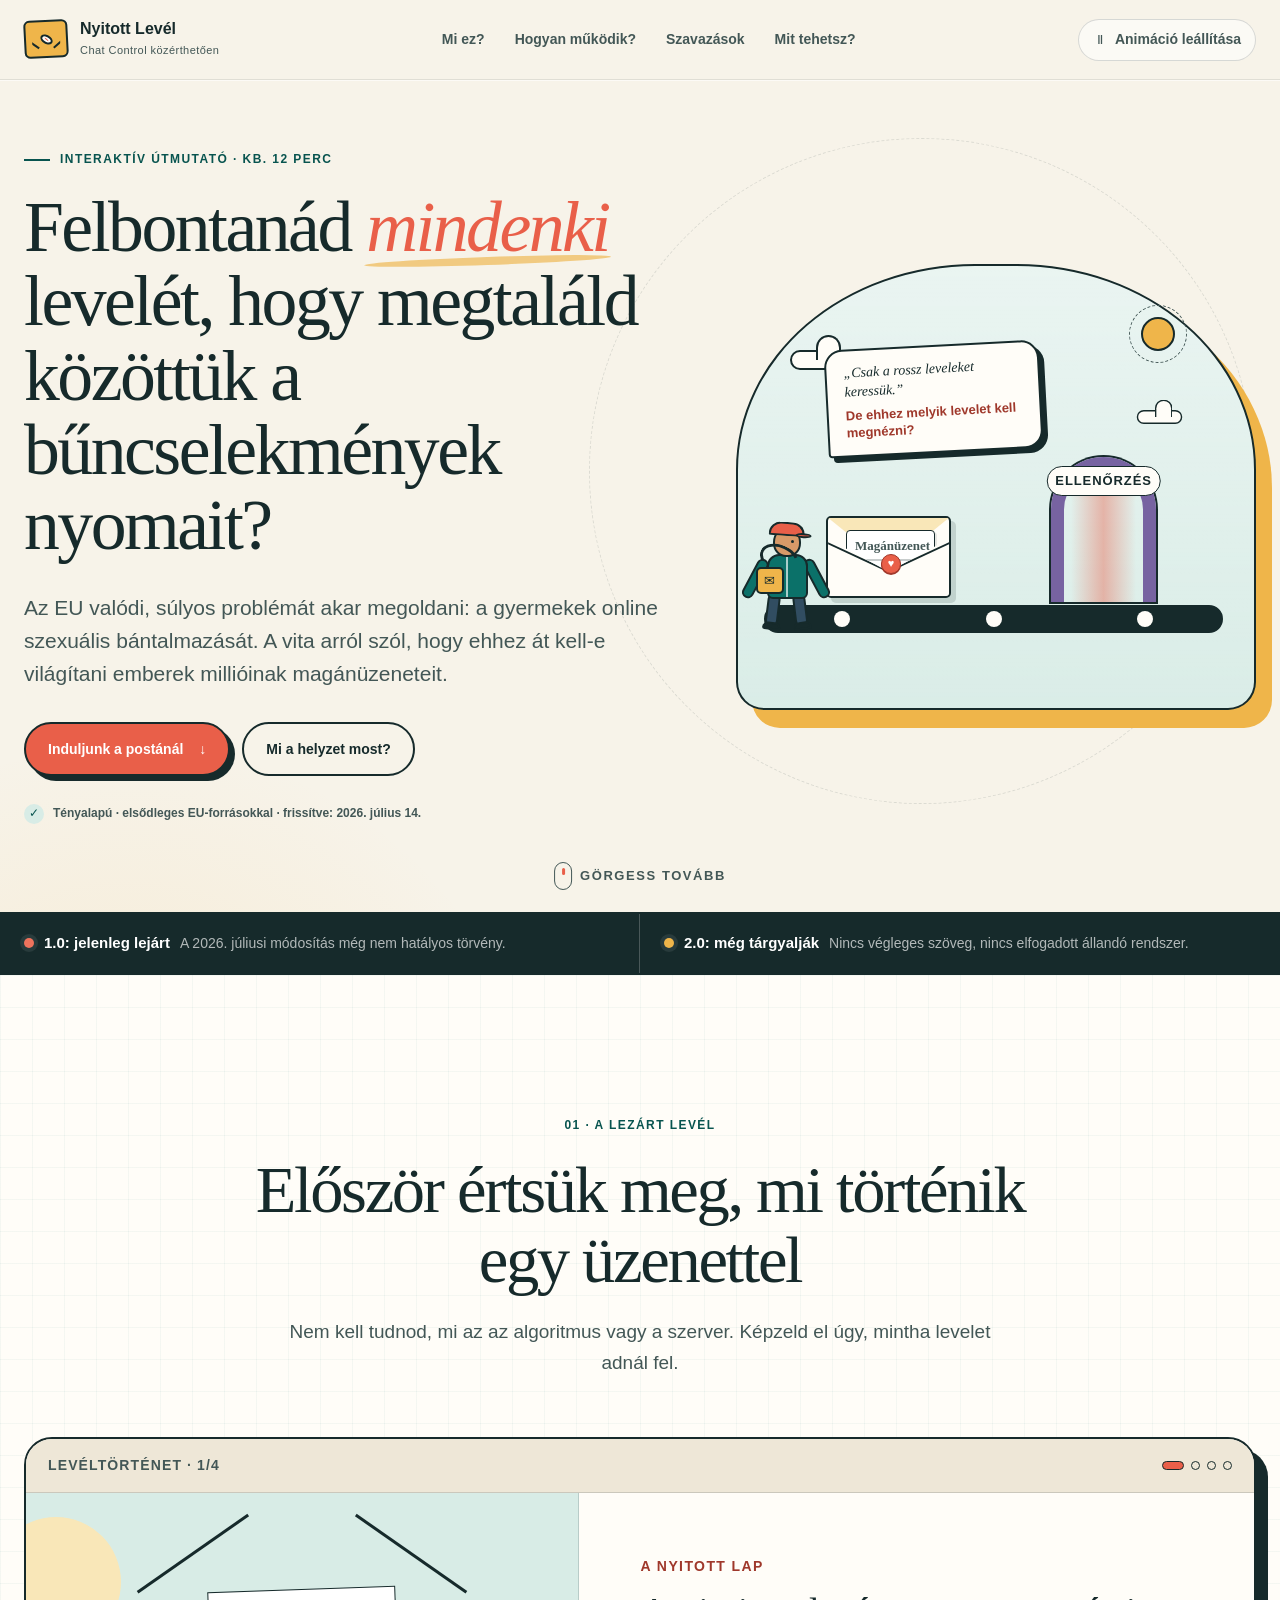
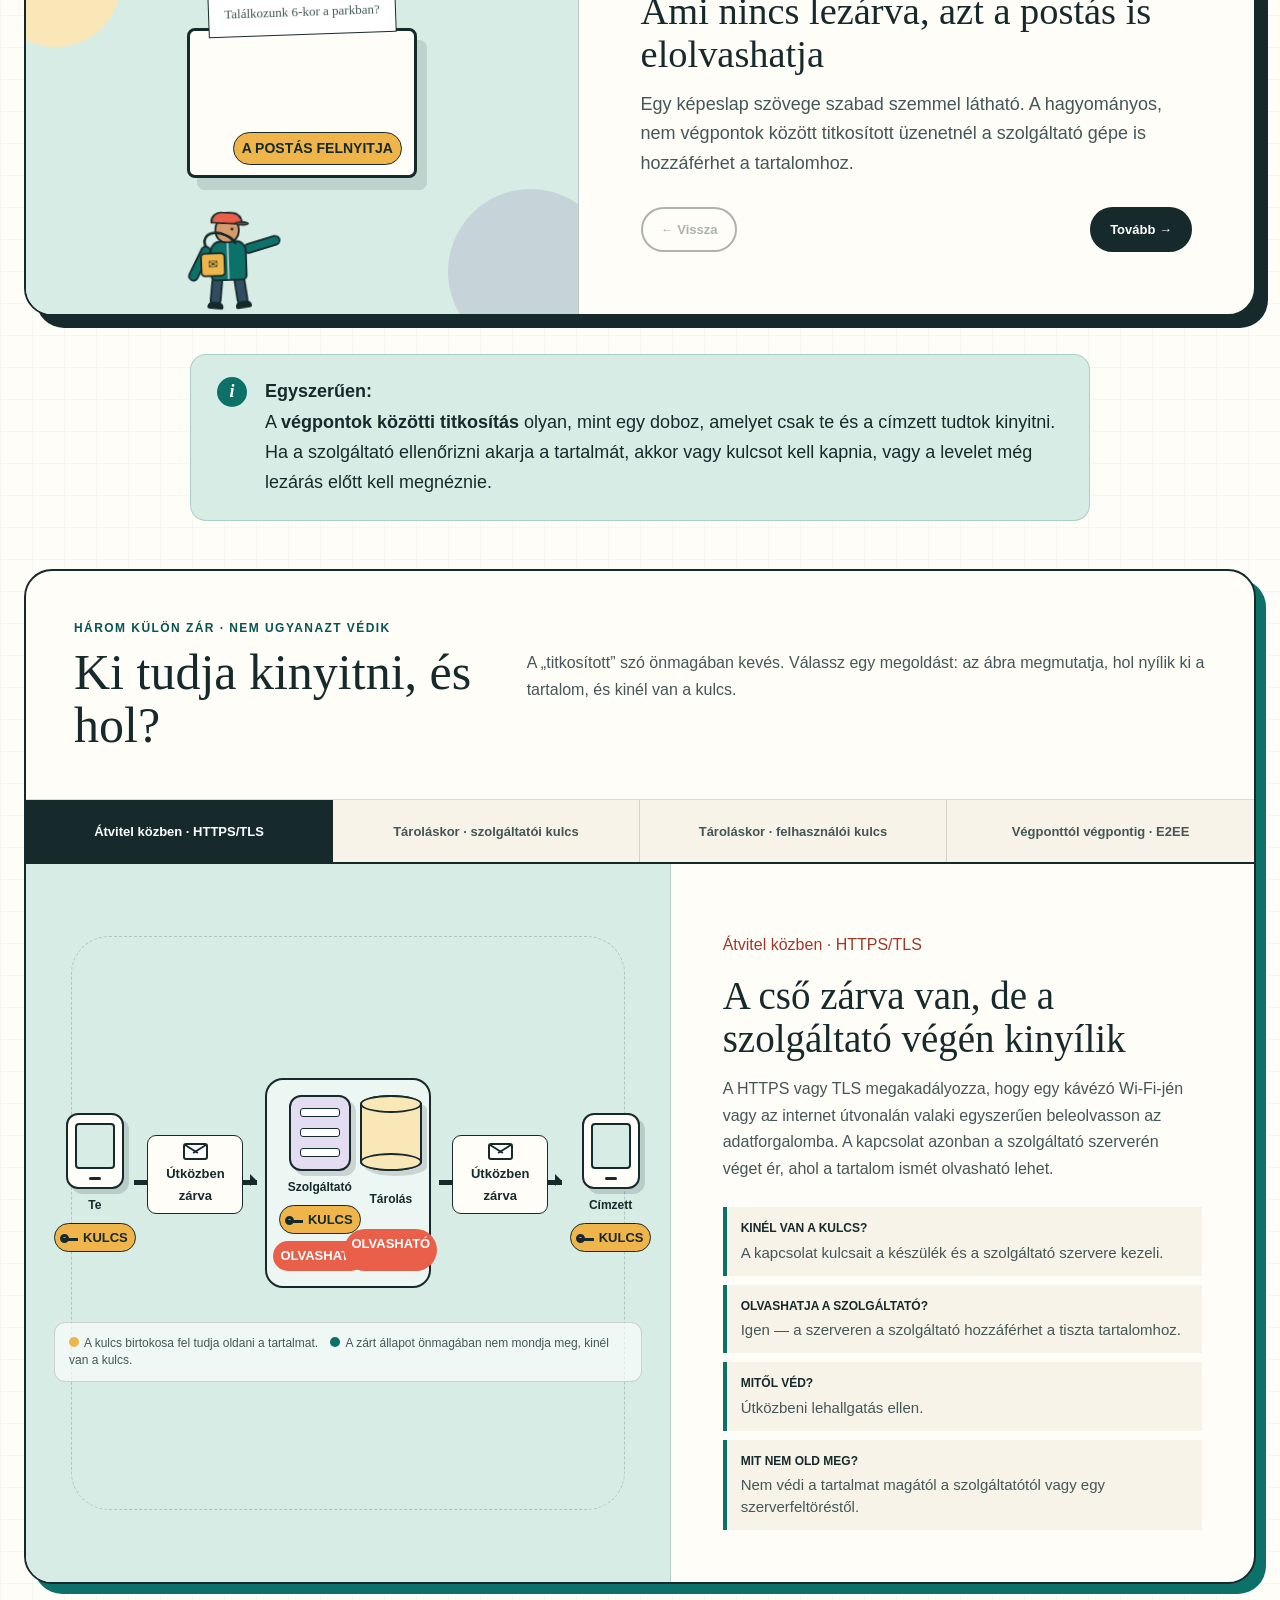
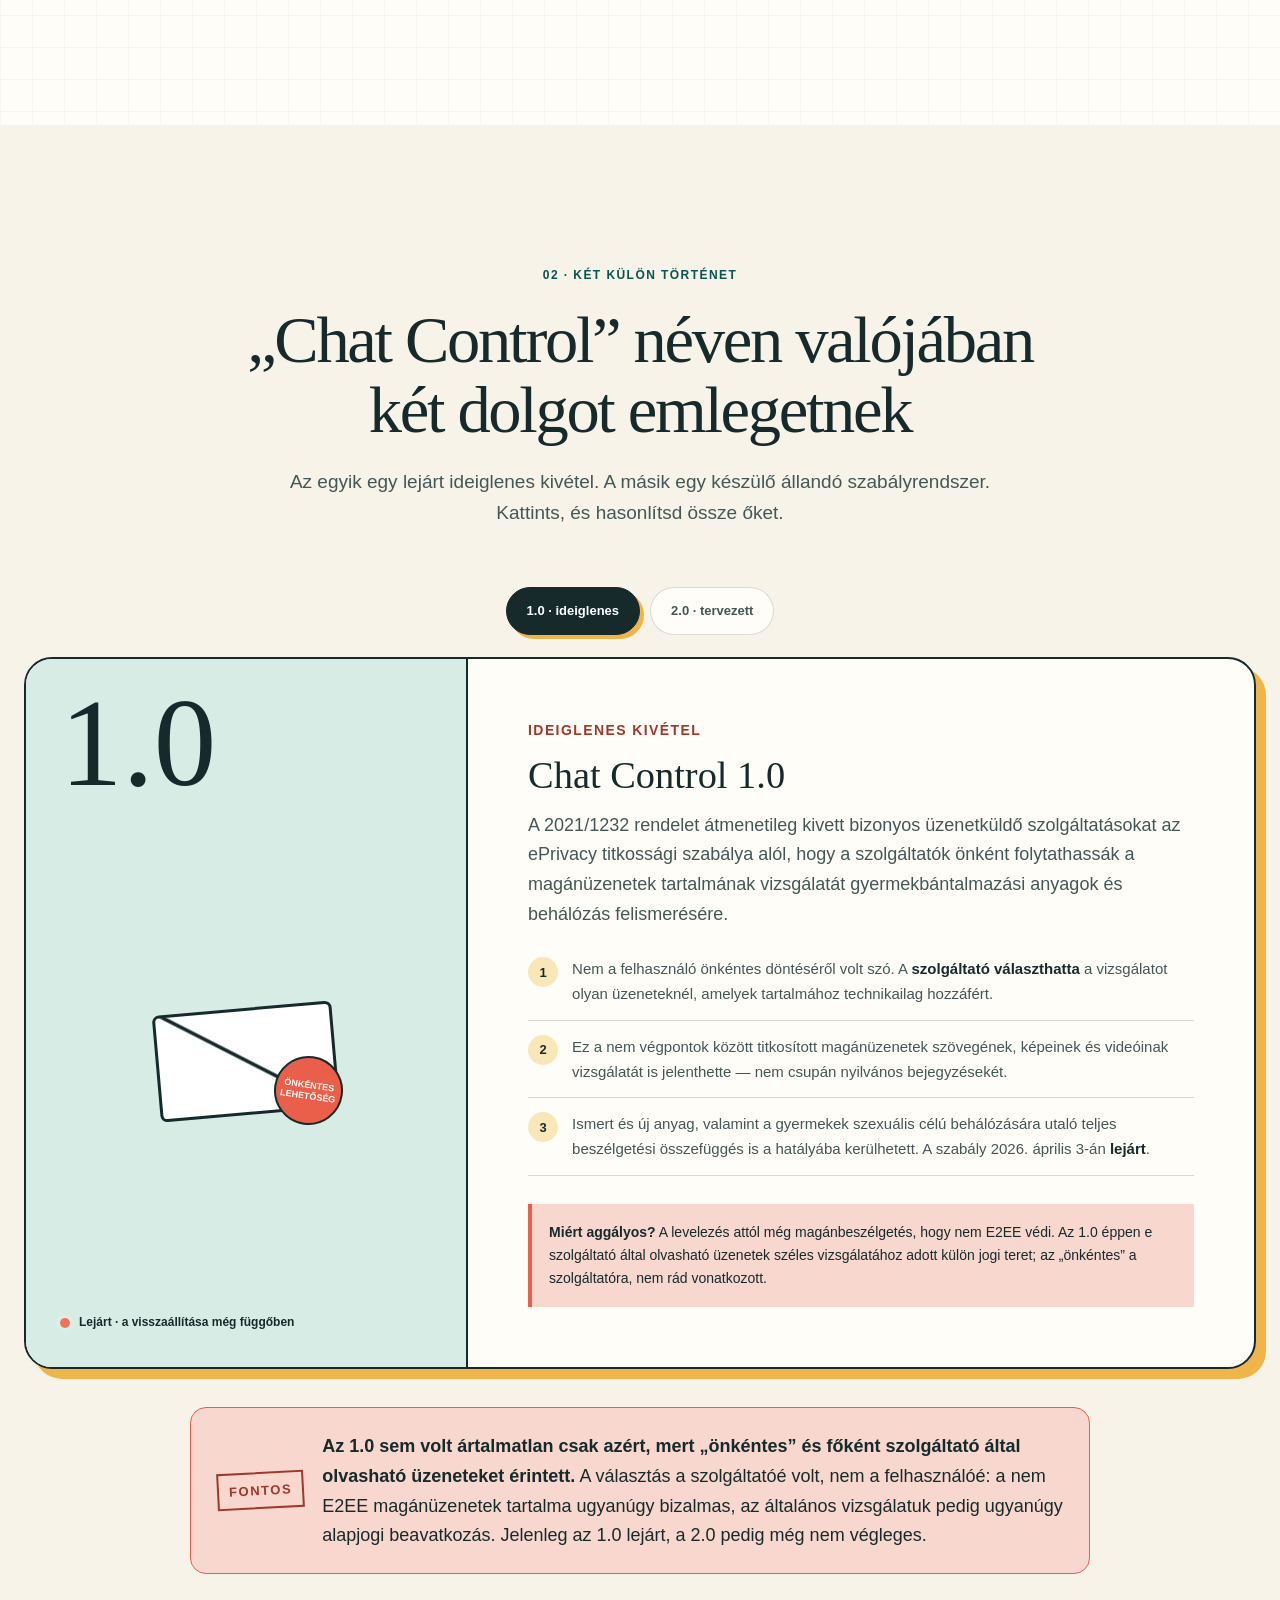
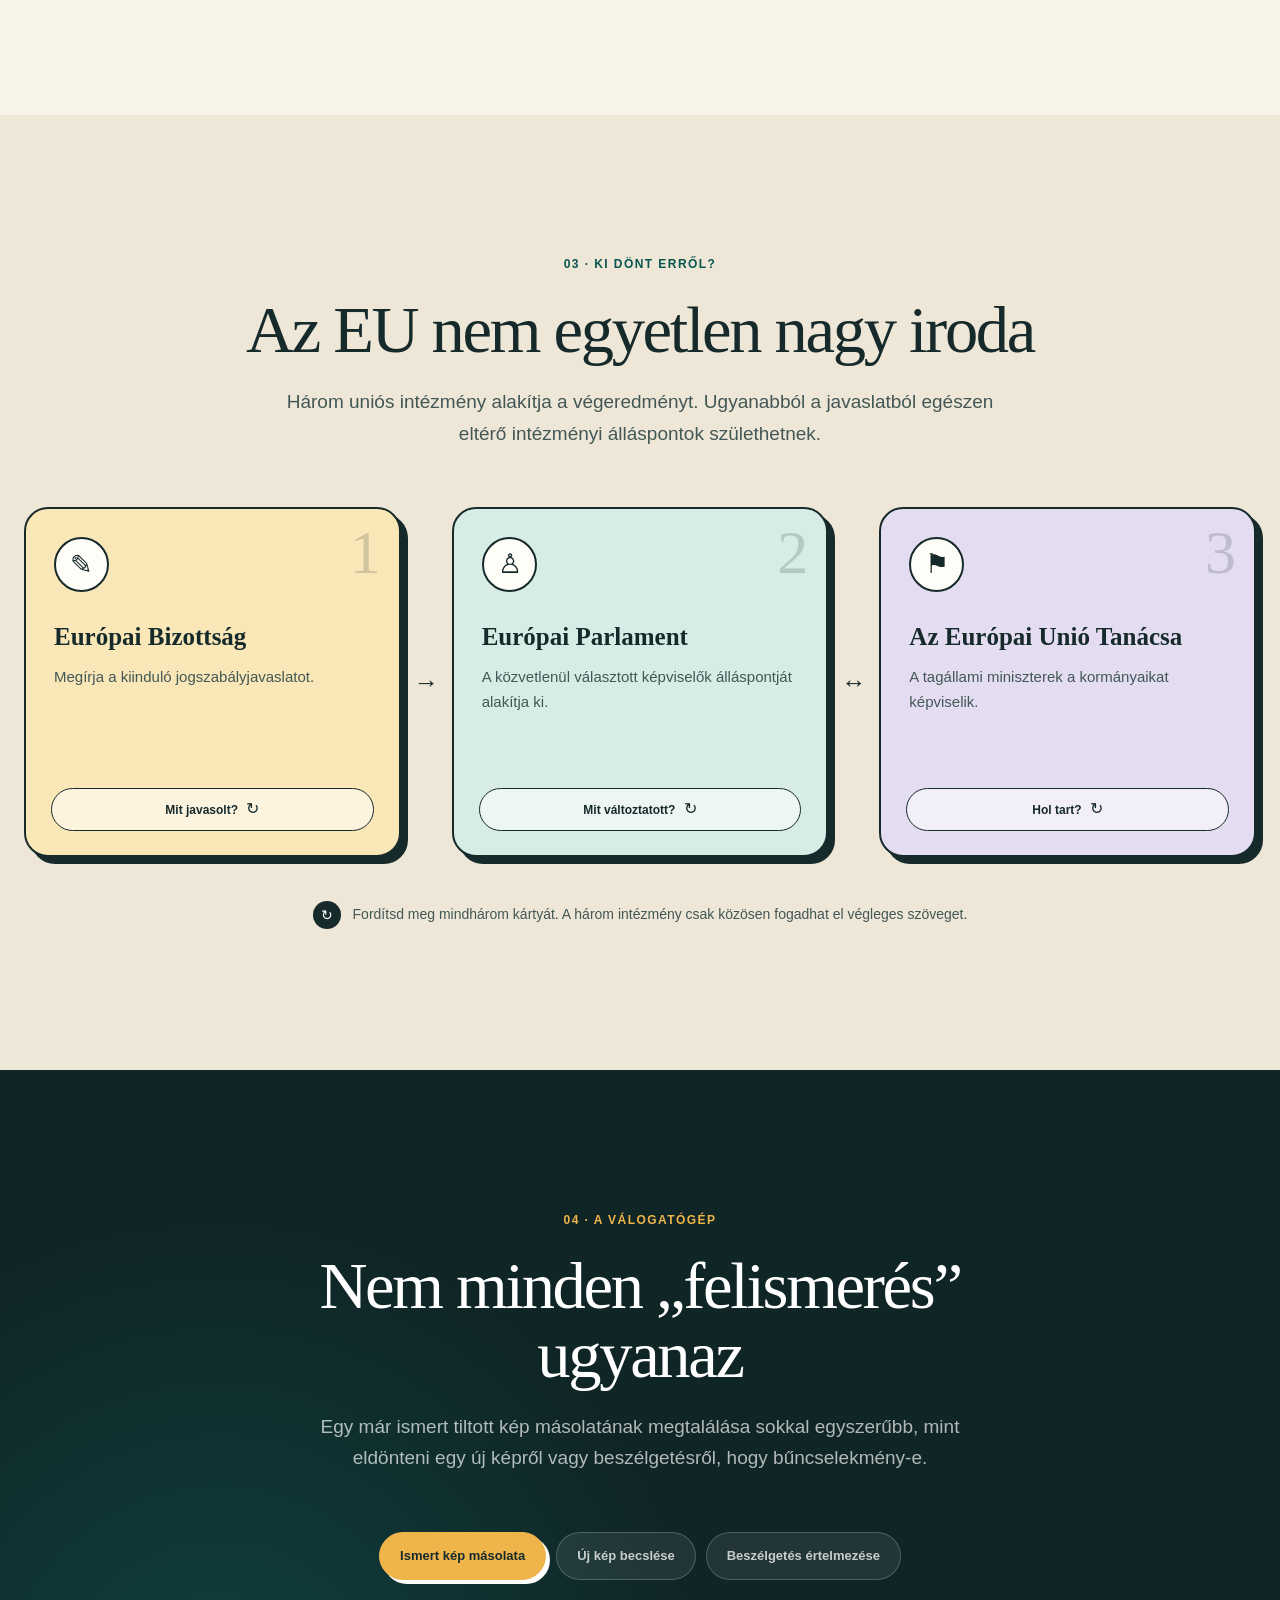
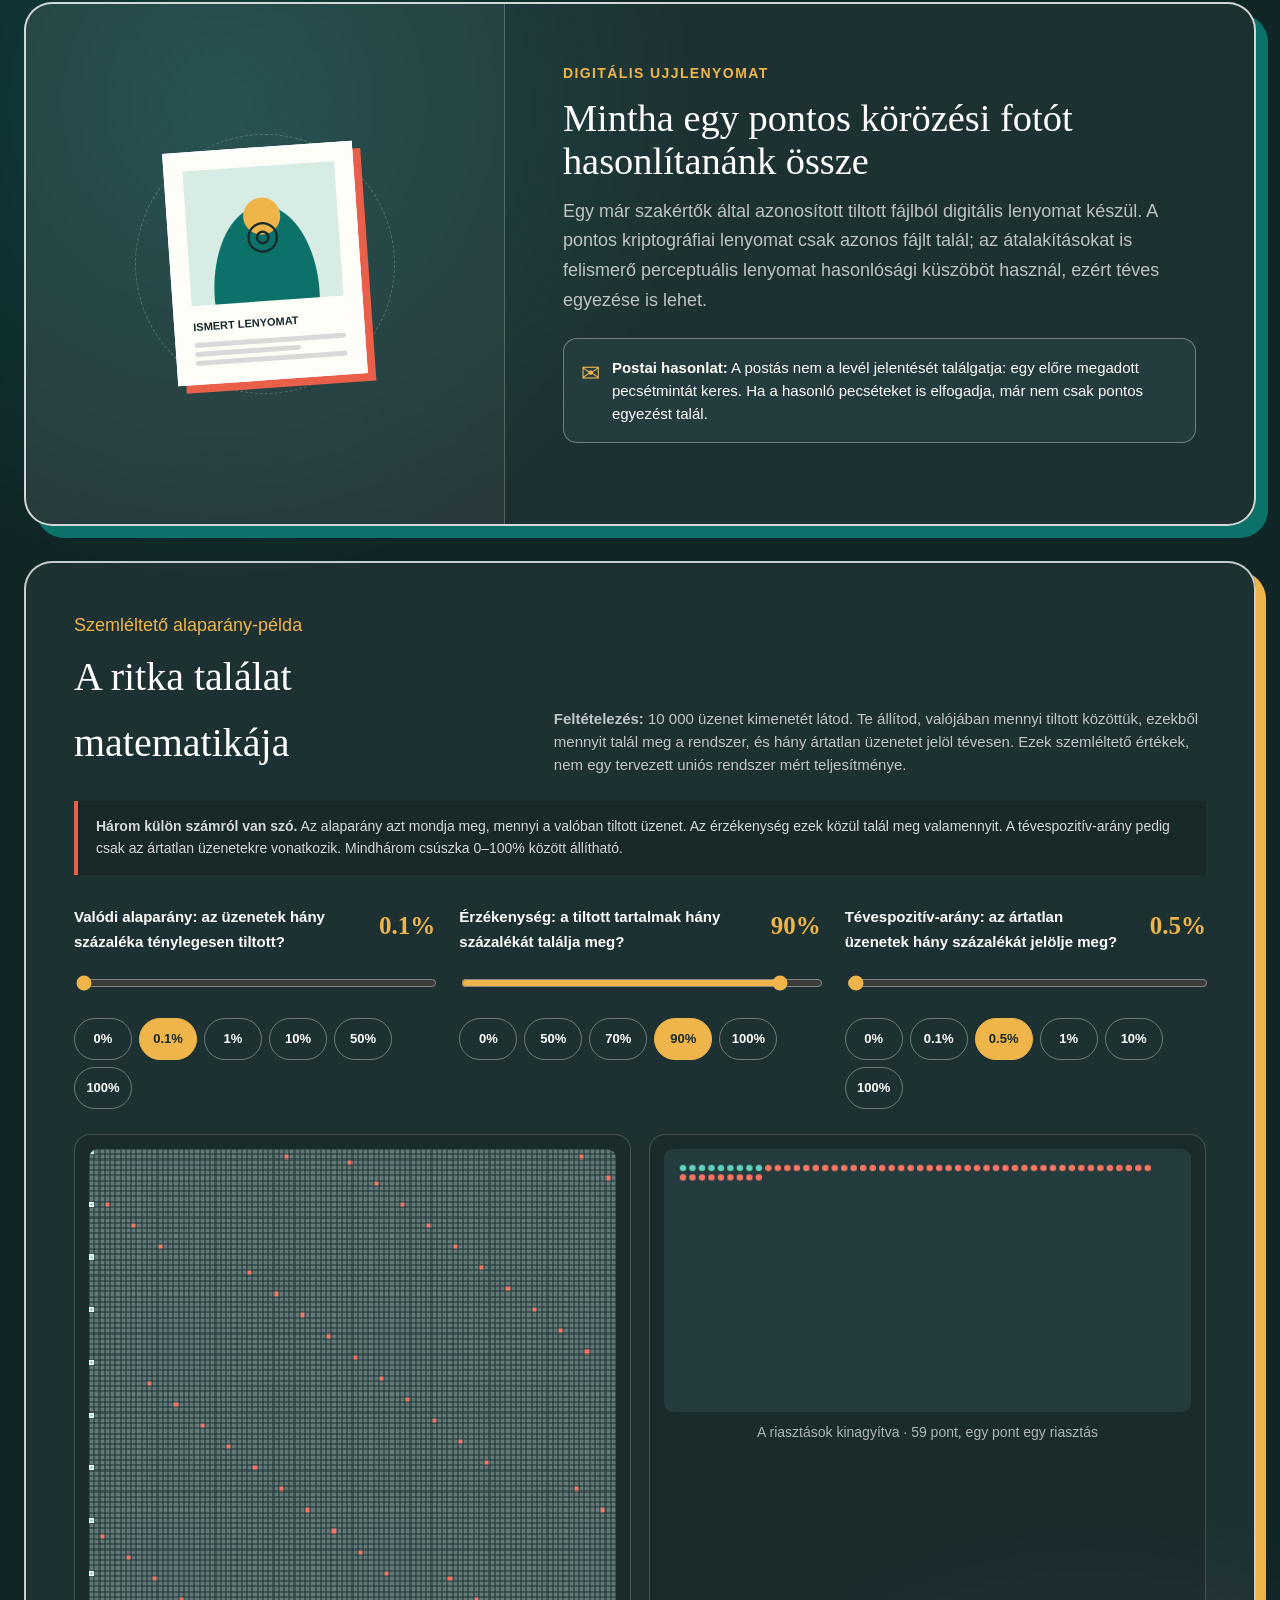
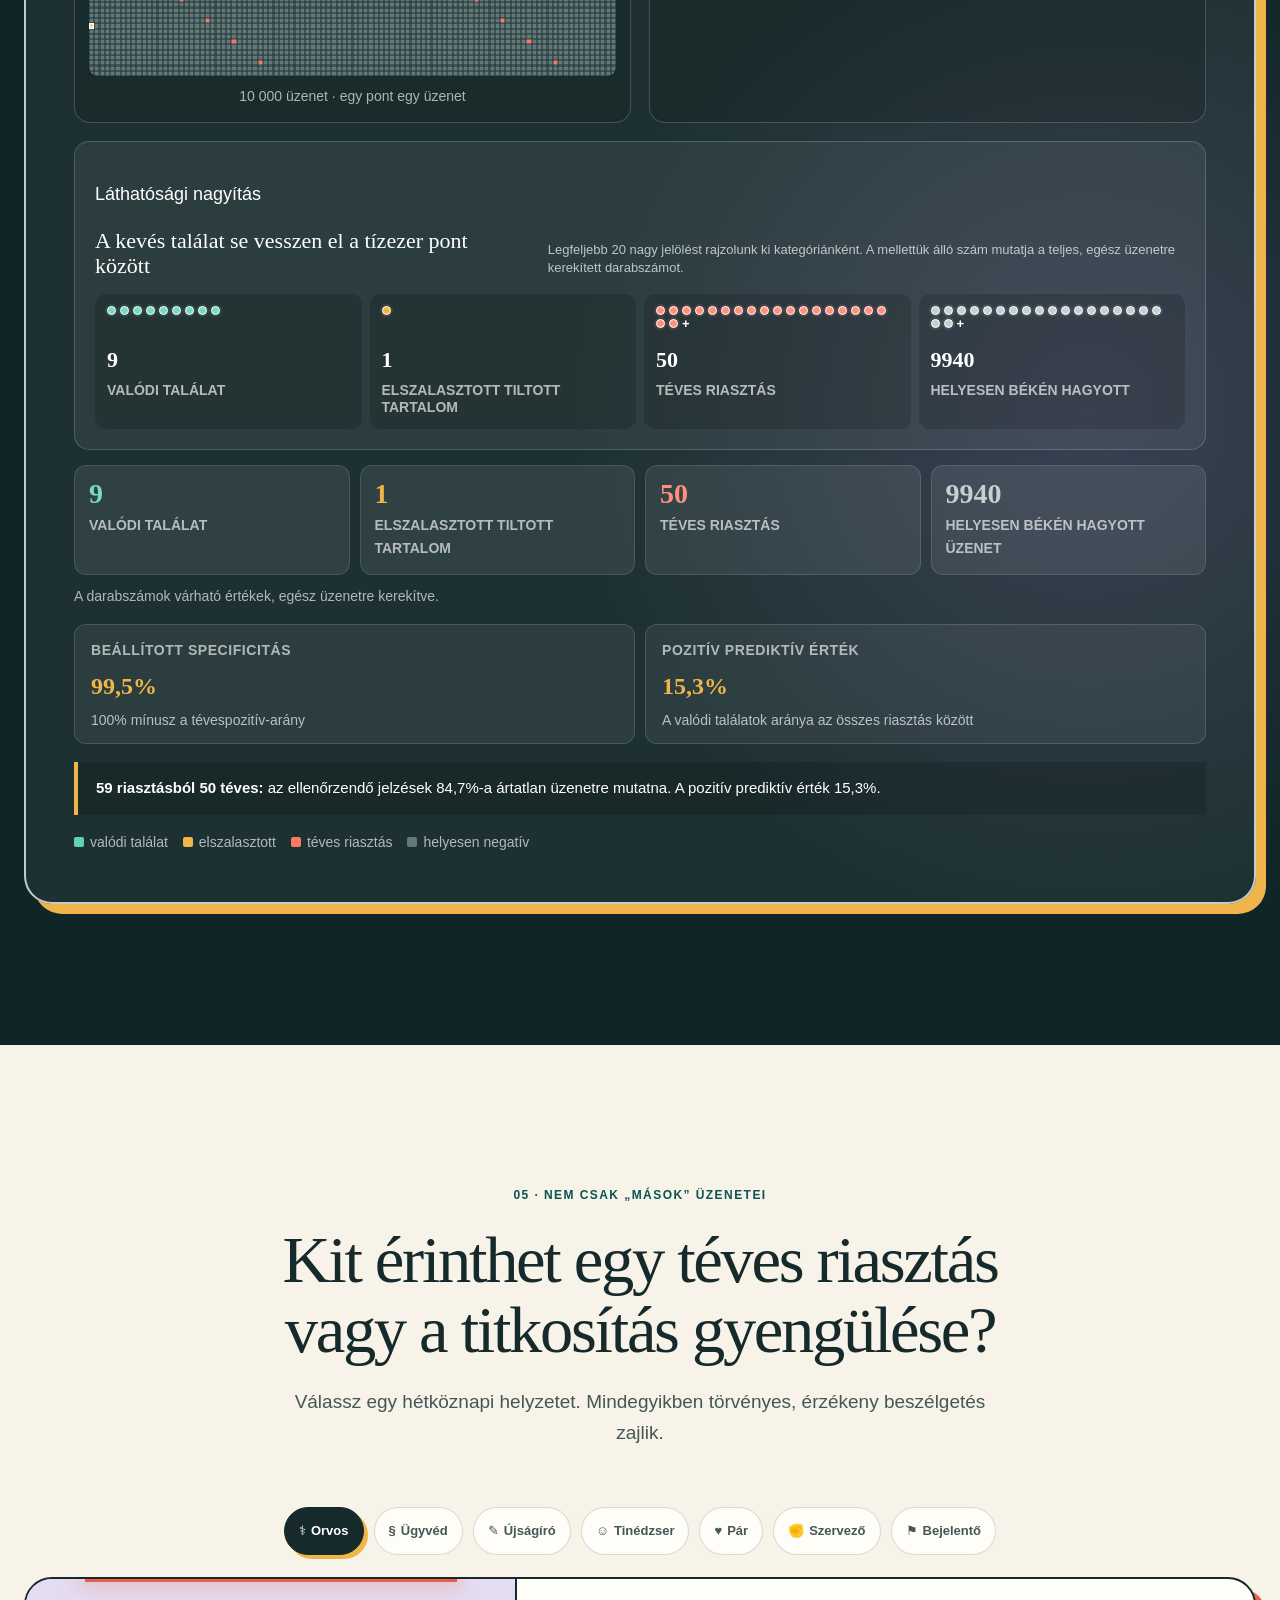
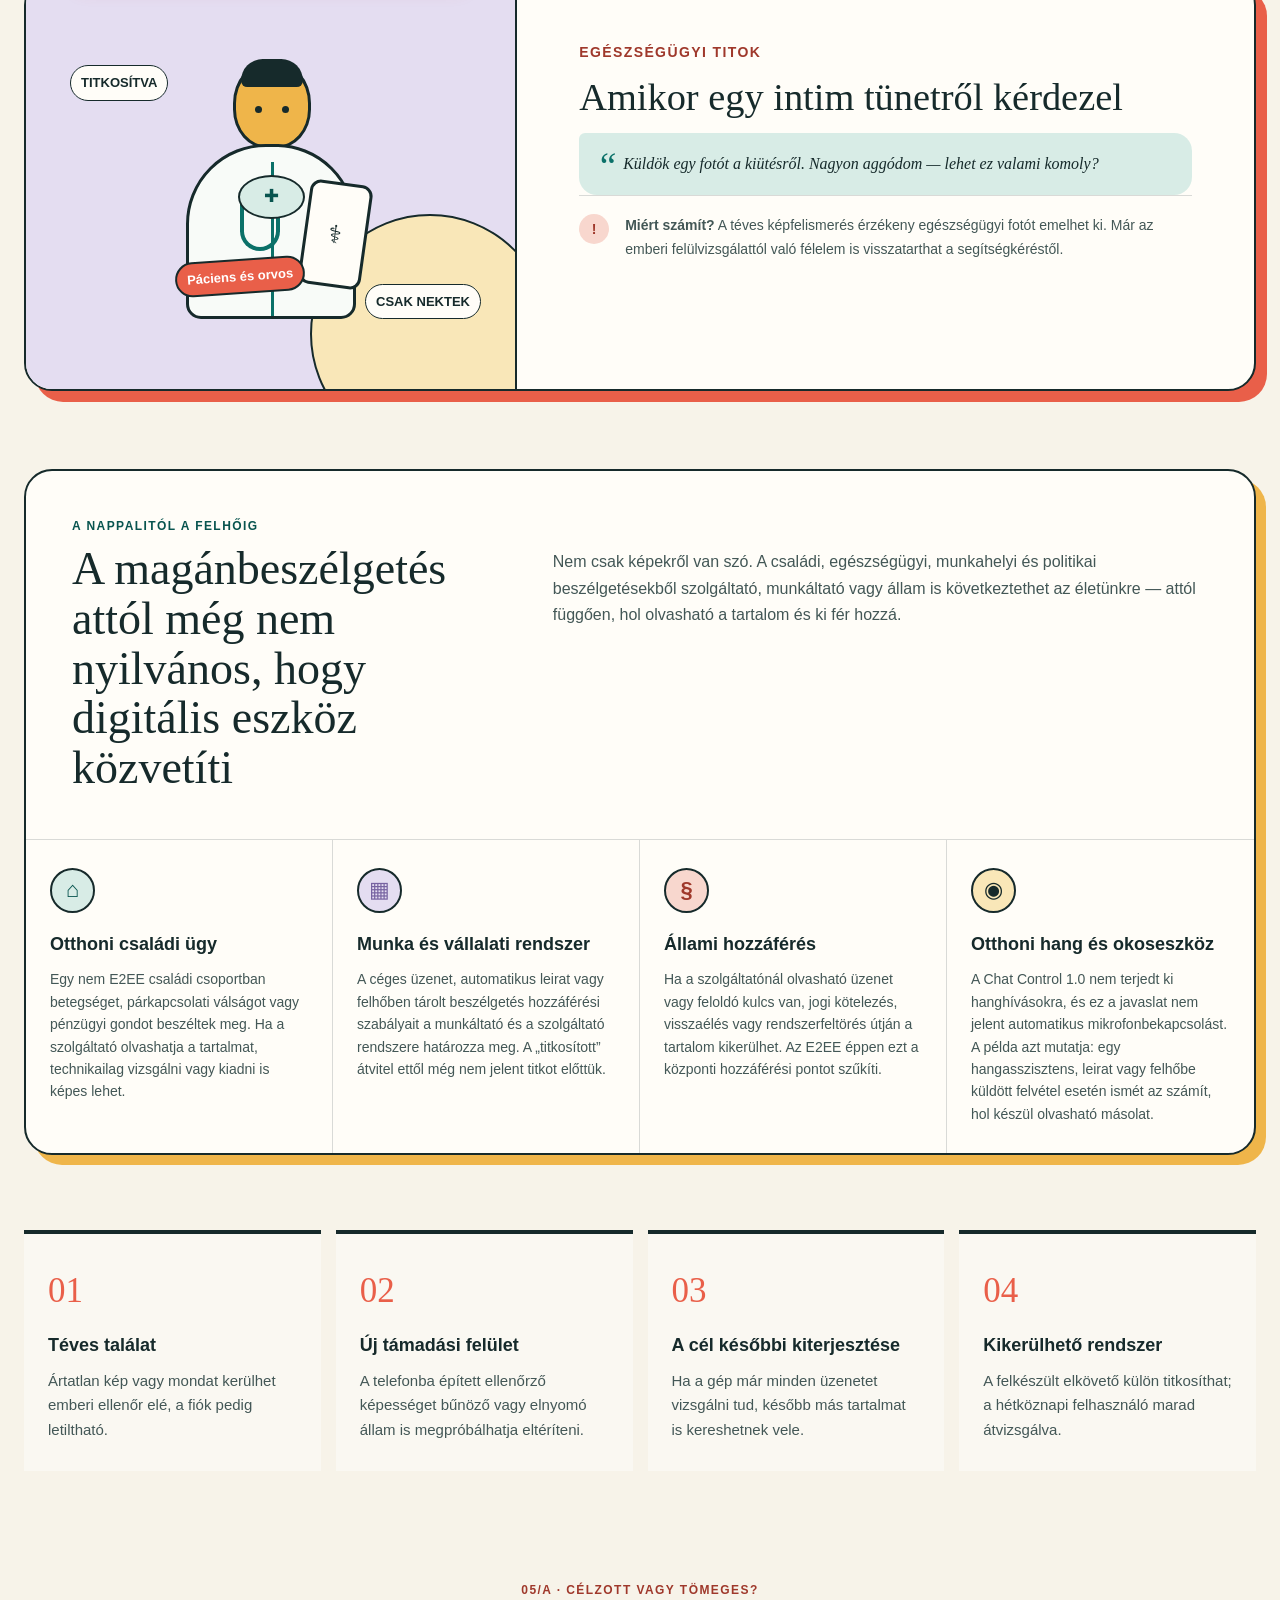
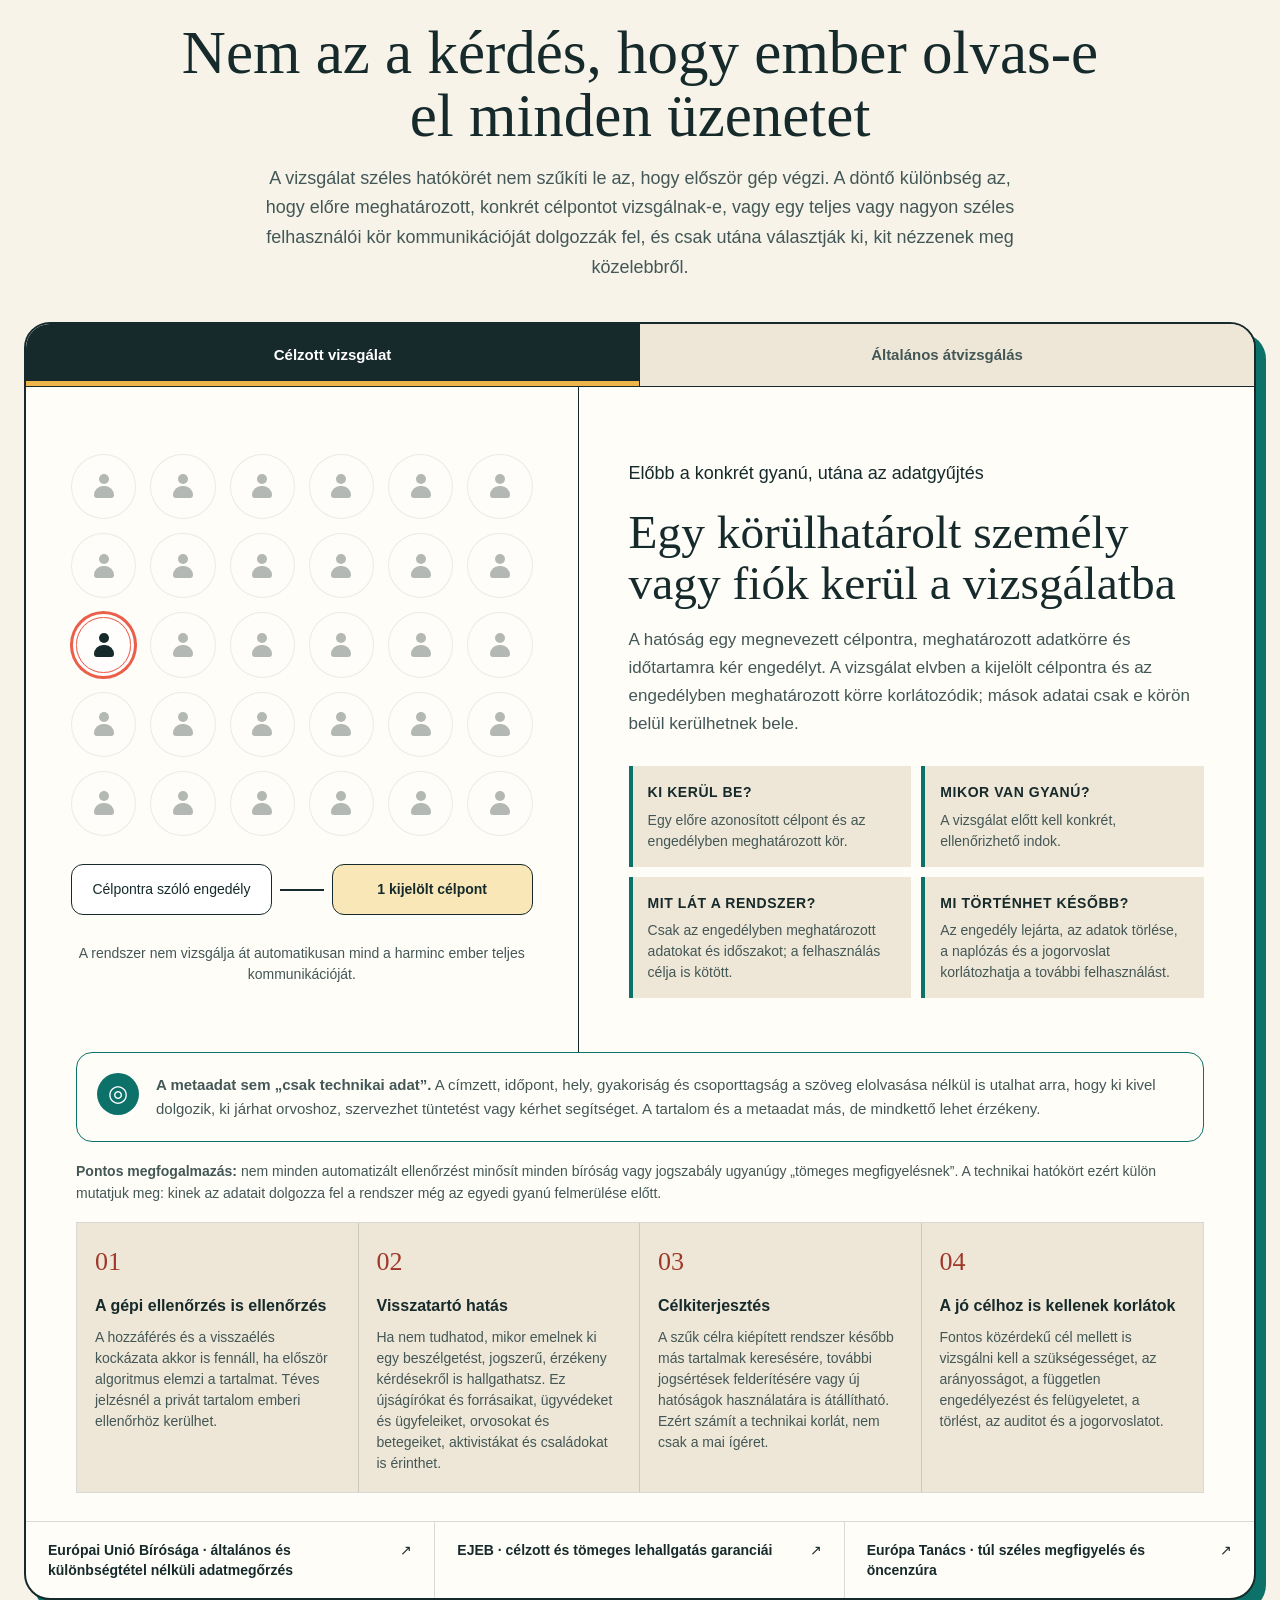
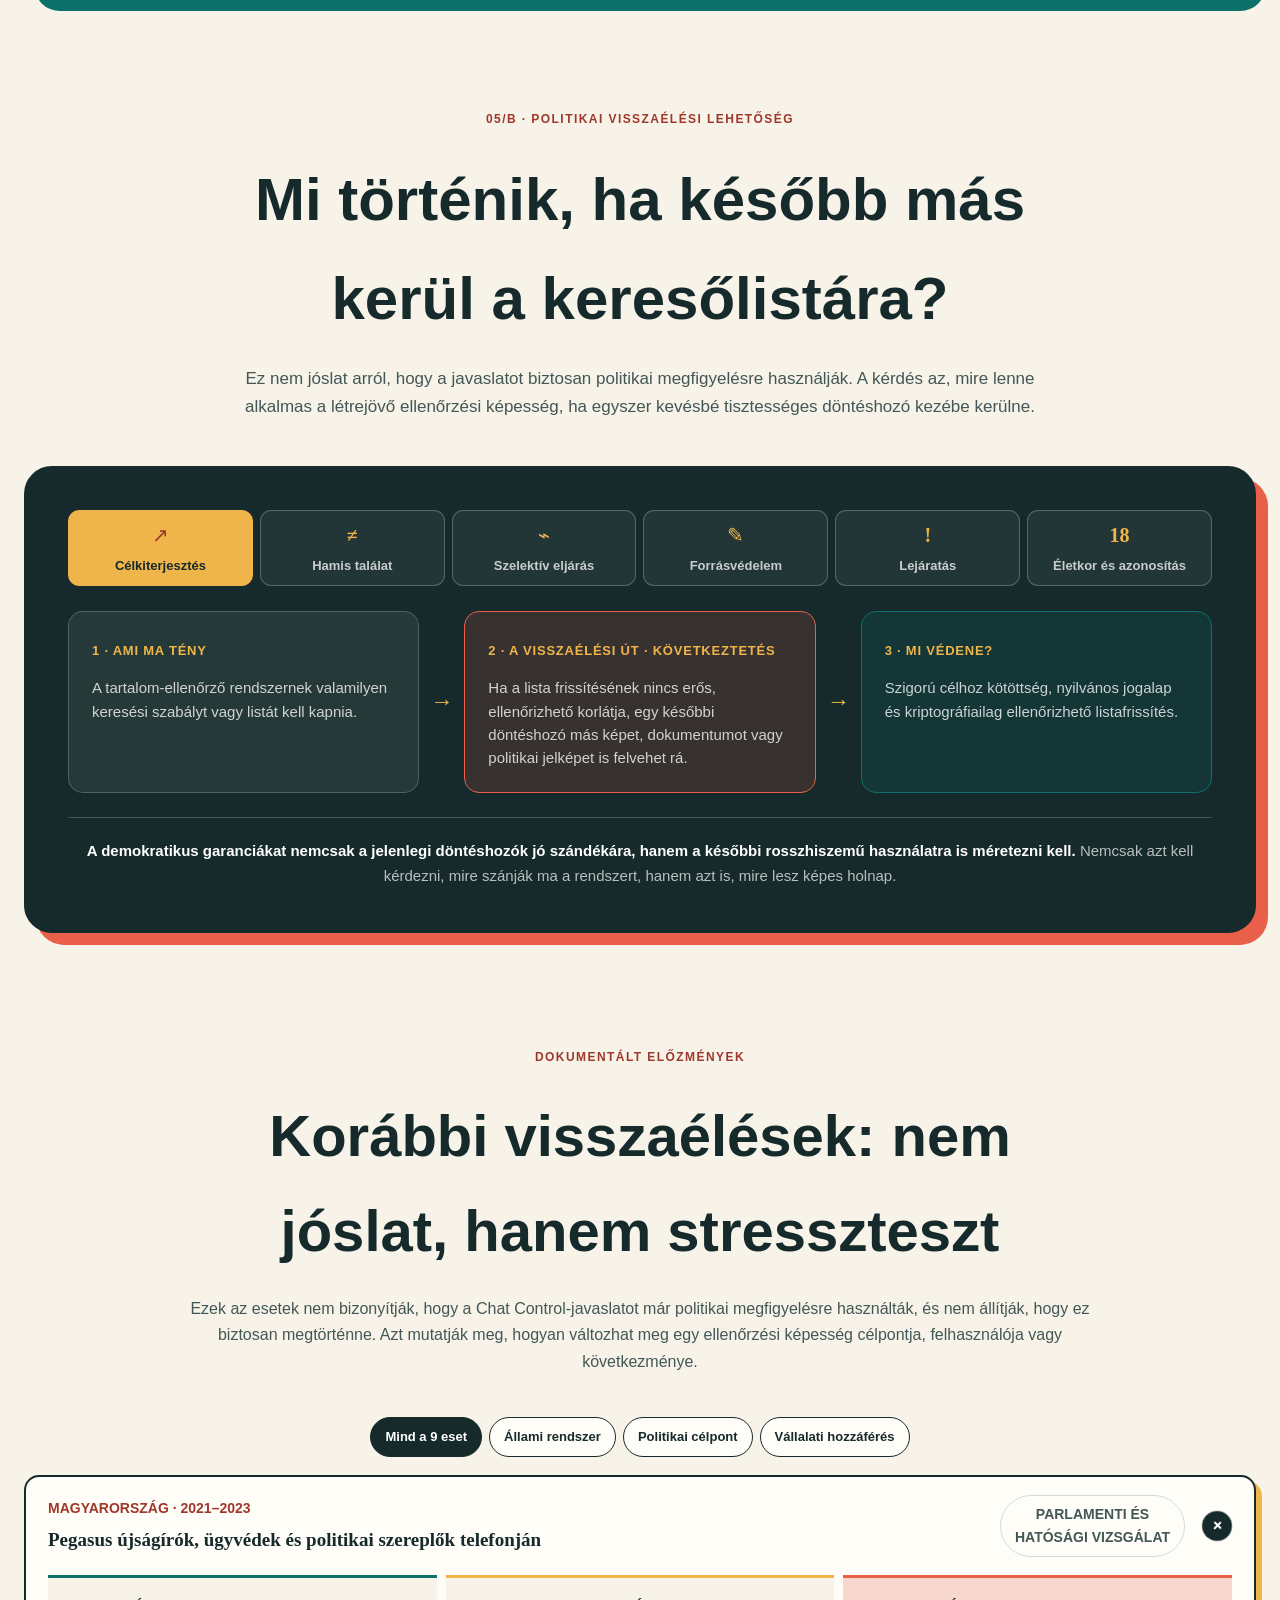
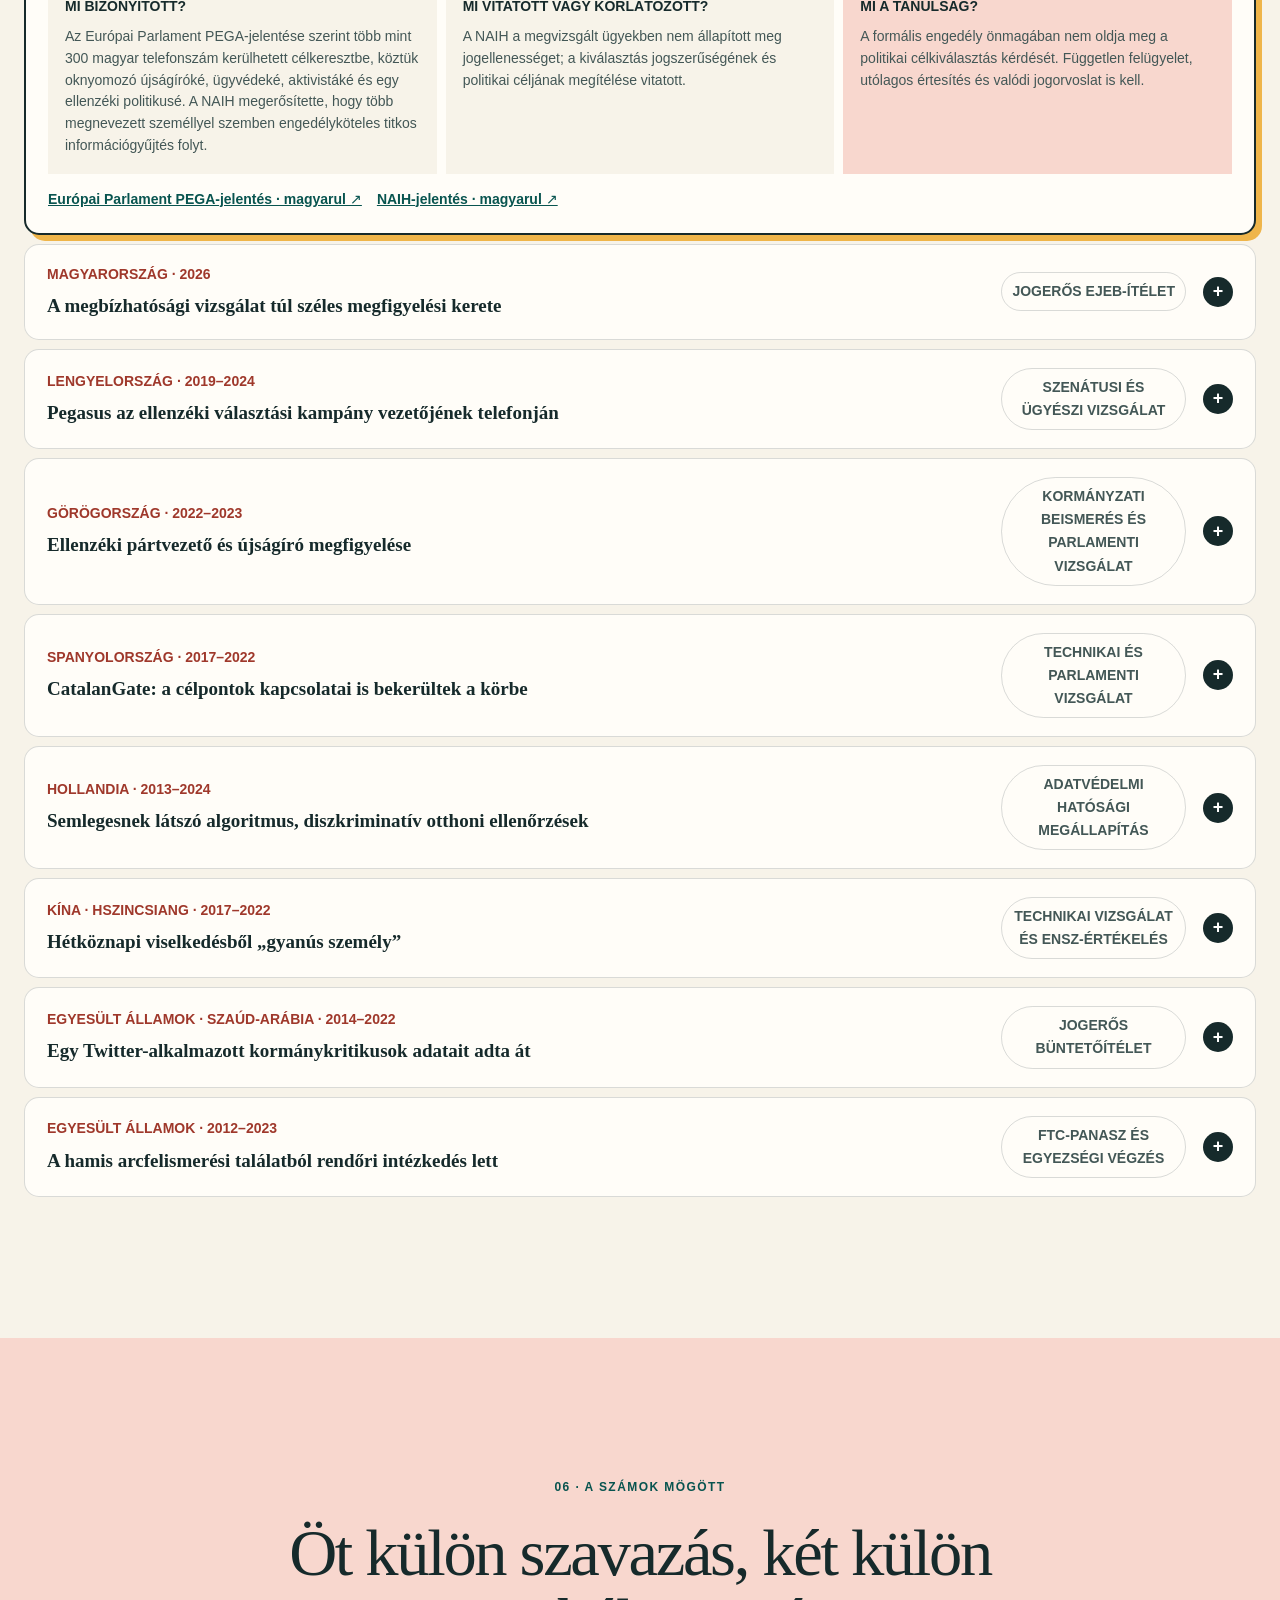
==== commit 4dddb65d: "Refine hero mail animation" ====
--- a/index.html
+++ b/index.html
@@ -101,10 +101,10 @@
               <span class="scanner-label">ELLENŐRZÉS</span>
             </div>
             <div class="moving-letter">
-              <span class="letter-sheet">Magánüzenet</span>
+              <span class="letter-sheet"><b>Magánüzenet</b><i></i><i></i></span>
               <span class="letter-flap"></span>
+              <span class="letter-pocket"></span>
               <span class="letter-heart">♥</span>
-              <span class="letter-seal">lezárva</span>
             </div>
             <div class="postman hero-postman" aria-hidden="true">
               <span class="postman-head"></span><span class="postman-cap"></span><span class="postman-body"></span>
--- a/styles.css
+++ b/styles.css
@@ -548,13 +548,7 @@
 }
 
 .post-office::before {
-  position: absolute;
-  z-index: -1;
-  inset: 14% 8% -7% 13%;
-  border-radius: 40% 44% 26% 30%;
-  background: var(--coral-pale);
-  content: "";
-  transform: rotate(-6deg);
+  content: none;
 }
 
 .sun-orbit {
@@ -682,33 +676,19 @@
   background: var(--paper-light);
   box-shadow: 5px 5px 0 rgba(22,42,43,.15);
   animation: letter-trip 5.5s ease-in-out infinite;
-  transform-style: preserve-3d;
-}
-
-.moving-letter::before,
-.moving-letter::after {
-  position: absolute;
-  top: -1px;
-  width: 72px;
-  height: 2px;
-  background: var(--ink);
-  content: "";
-  transform-origin: center;
-}
-
-.moving-letter::before { left: -7px; transform: rotate(35deg); }
-.moving-letter::after { right: -7px; transform: rotate(-35deg); }
+  transform-style: flat;
+}
 
 .letter-flap {
   position: absolute;
-  z-index: 4;
-  top: -2px;
-  left: 5px;
-  width: 111px;
-  height: 55px;
-  border: 2px solid var(--ink);
-  background: var(--paper-light);
+  z-index: 2;
+  top: 0;
+  left: 0;
+  width: 100%;
+  height: 49px;
+  background: var(--mustard-pale);
   clip-path: polygon(0 0, 100% 0, 50% 100%);
+  filter: drop-shadow(0 2px 0 var(--ink));
   transform-origin: 50% 0;
   animation: hero-letter-flap 5.5s ease-in-out infinite;
 }
@@ -716,42 +696,71 @@
 .letter-sheet {
   position: absolute;
   z-index: 3;
-  top: 10px;
-  left: 19px;
-  width: 86px;
-  padding: 6px 5px 18px;
+  top: 12px;
+  left: 18px;
+  display: grid;
+  gap: 5px;
+  width: 89px;
+  min-height: 55px;
+  padding: 8px 8px 10px;
   border: 1px solid var(--ink);
-  border-radius: 3px;
+  border-radius: 4px 4px 2px 2px;
   background: white;
   color: var(--ink-soft);
   font-family: Georgia, serif;
   font-size: 9px;
   text-align: center;
-  opacity: 0;
+  box-shadow: 2px 2px 0 rgba(22,42,43,.1);
   animation: hero-letter-sheet 5.5s ease-in-out infinite;
 }
 
+.letter-sheet b { font-weight: 700; line-height: 1; }
+.letter-sheet i { display: block; height: 2px; border-radius: 9px; background: rgba(22,42,43,.24); }
+.letter-sheet i:last-child { width: 72%; }
+
+.letter-pocket {
+  position: absolute;
+  z-index: 5;
+  right: 0;
+  bottom: 0;
+  left: 0;
+  height: 57px;
+  overflow: hidden;
+  border-radius: 0 0 4px 4px;
+  background: var(--paper-light);
+  clip-path: polygon(0 0, 50% 58%, 100% 0, 100% 100%, 0 100%);
+}
+
+.letter-pocket::before,
+.letter-pocket::after {
+  position: absolute;
+  top: 0;
+  width: 75px;
+  height: 2px;
+  background: var(--ink);
+  content: "";
+}
+
+.letter-pocket::before { left: -7px; transform: rotate(25deg); transform-origin: left; }
+.letter-pocket::after { right: -7px; transform: rotate(-25deg); transform-origin: right; }
+
 .letter-heart {
   position: absolute;
-  z-index: 5;
-  top: 17px;
+  z-index: 6;
+  top: 36px;
   left: 53px;
-  color: var(--coral);
-  font-size: 20px;
-}
-
-.letter-seal {
-  position: absolute;
-  z-index: 6;
-  right: 9px;
-  bottom: 7px;
-  padding: 2px 6px;
-  border-radius: 99px;
-  background: var(--teal-pale);
-  color: var(--teal-dark);
-  font-size: 8px;
-  font-weight: 900;
-  text-transform: uppercase;
+  display: grid;
+  place-items: center;
+  width: 20px;
+  height: 20px;
+  border: 1px solid var(--coral-dark);
+  border-radius: 50%;
+  background: var(--coral);
+  color: white;
+  font-size: 11px;
+  line-height: 1;
+  box-shadow: 0 1px 0 var(--coral-dark);
+  animation: hero-letter-seal 5.5s ease-in-out infinite;
 }
 
 .speech-cloud {
@@ -2289,13 +2298,14 @@
   100% { transform: translateX(-50px) rotate(-4deg); }
 }
 @keyframes hero-letter-flap {
-  0%, 26%, 58%, 100% { transform: rotateX(0deg); }
-  34%, 50% { transform: translateY(-2px) rotateX(168deg); }
+  0%, 26%, 58%, 100% { transform: scaleY(1); }
+  34%, 50% { transform: scaleY(-1); }
 }
 @keyframes hero-letter-sheet {
-  0%, 28%, 57%, 100% { opacity: 0; transform: translateY(0); }
-  36%, 49% { opacity: 1; transform: translateY(-38px) rotate(-2deg); }
-}
+  0%, 28%, 57%, 100% { transform: translateY(4px); }
+  36%, 49% { transform: translateY(-31px); }
+}
+@keyframes hero-letter-seal { 0%, 27%, 57%, 100% { opacity: 1; } 33%, 51% { opacity: 0; } }
 @keyframes scroll-dot { 0%,100% { transform: translateY(0); opacity: 1; } 70% { transform: translateY(9px); opacity: 0; } }
 @keyframes lab-scan { 0%,100% { transform: translate(-50%, -100px); } 50% { transform: translate(-50%, 100px); } }
 @keyframes pop-in { from { opacity: 0; transform: scale(.97); } to { opacity: 1; transform: scale(1); } }
@@ -2851,7 +2861,6 @@
 
 .scanner-label,
 .letter-sheet,
-.letter-seal,
 .speech-cloud small,
 .scroll-cue,
 .fact-callout__stamp,
@@ -3264,6 +3273,11 @@
   .quiet-button { padding-inline: 8px; }
 }
 
+@media (max-width: 380px) {
+  .post-office { aspect-ratio: 1 / 1.18; }
+  .speech-cloud { top: 5%; }
+}
+
 @media (max-width: 820px) {
   .quiet-button { font-size: var(--readable-small); }
 }
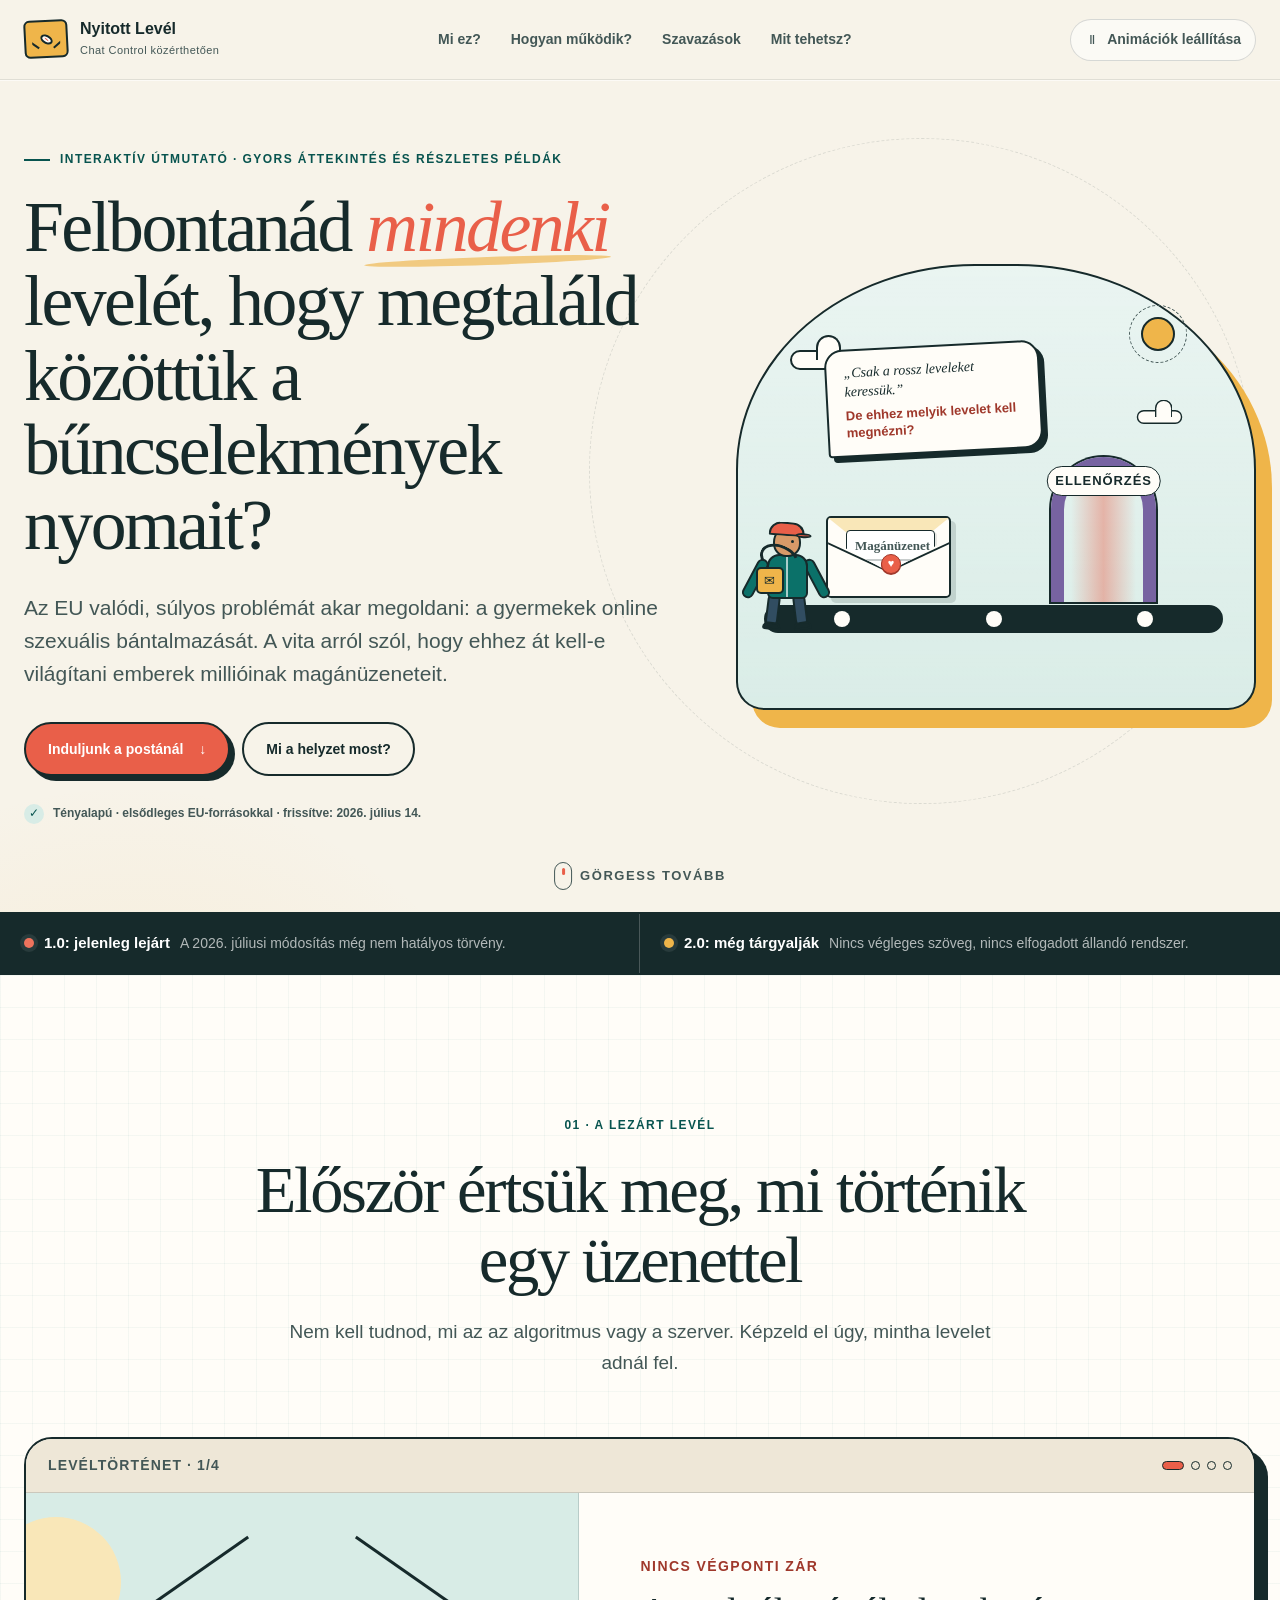
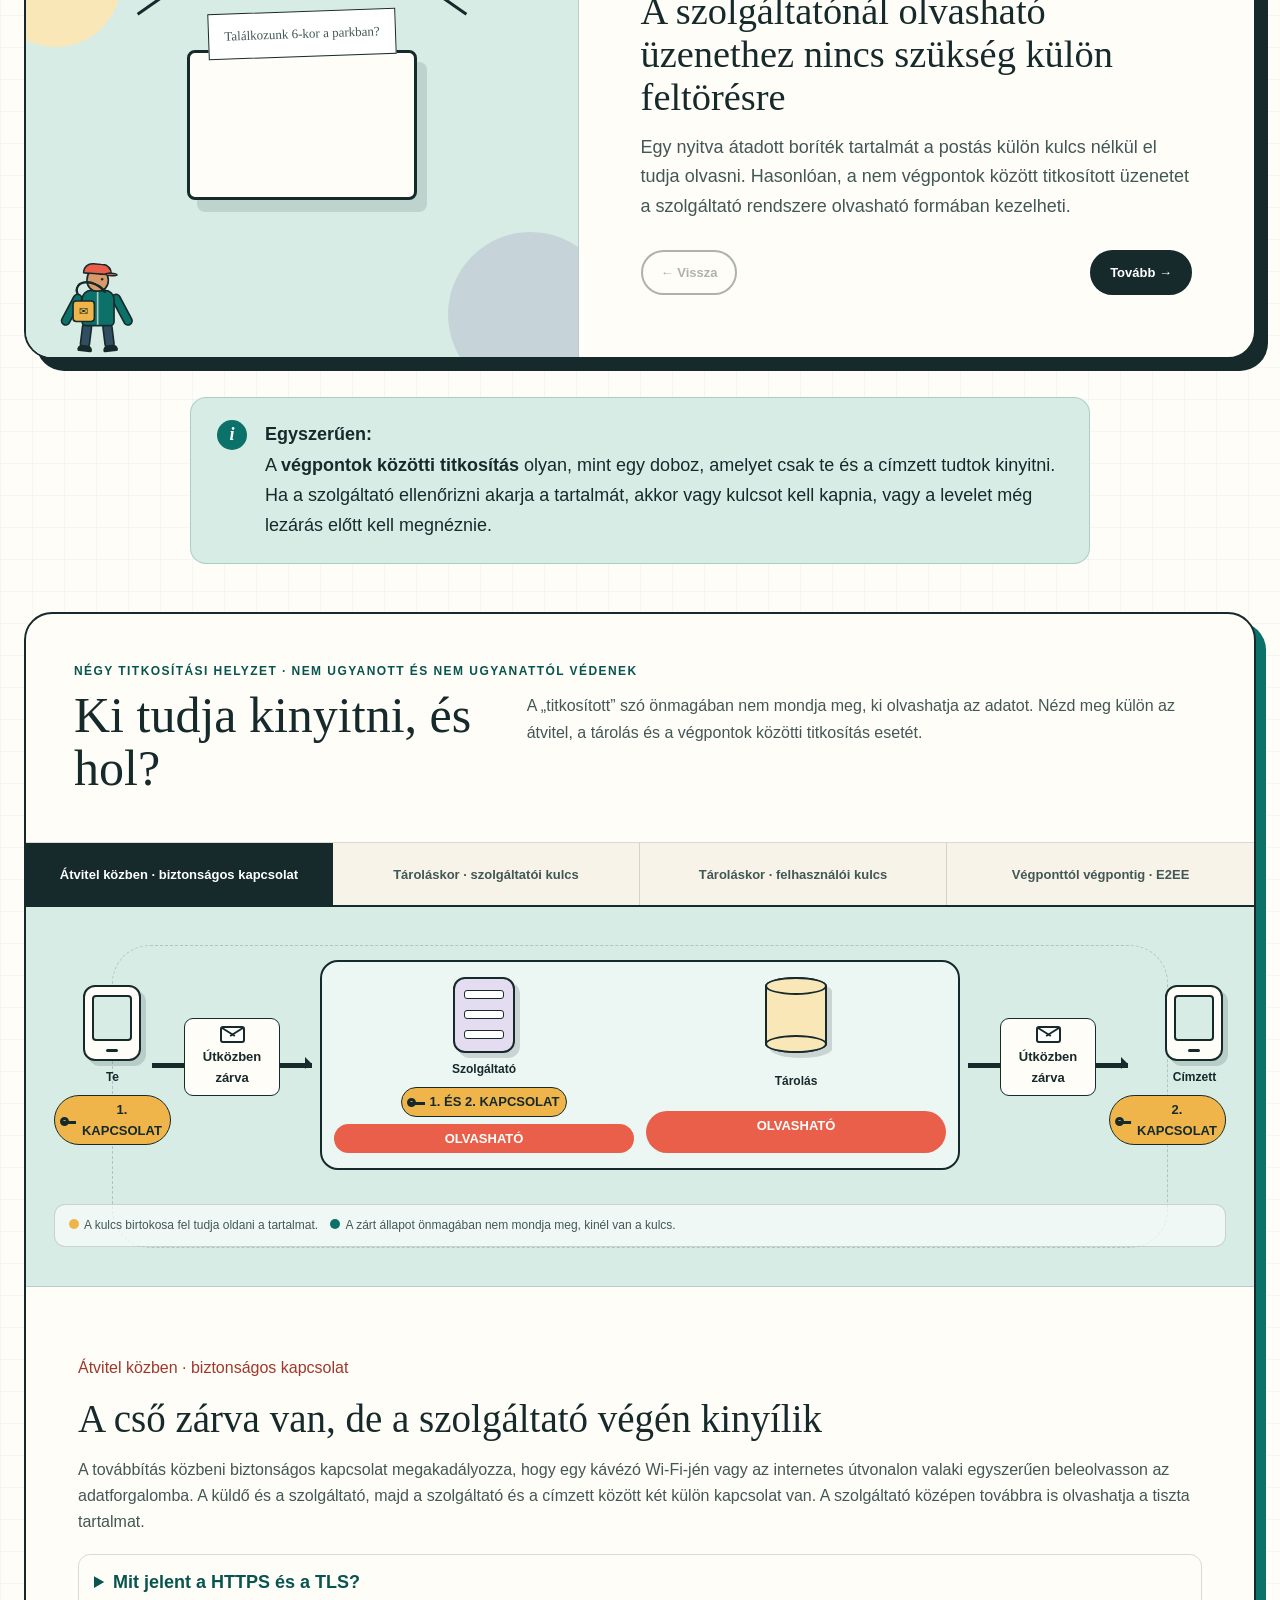
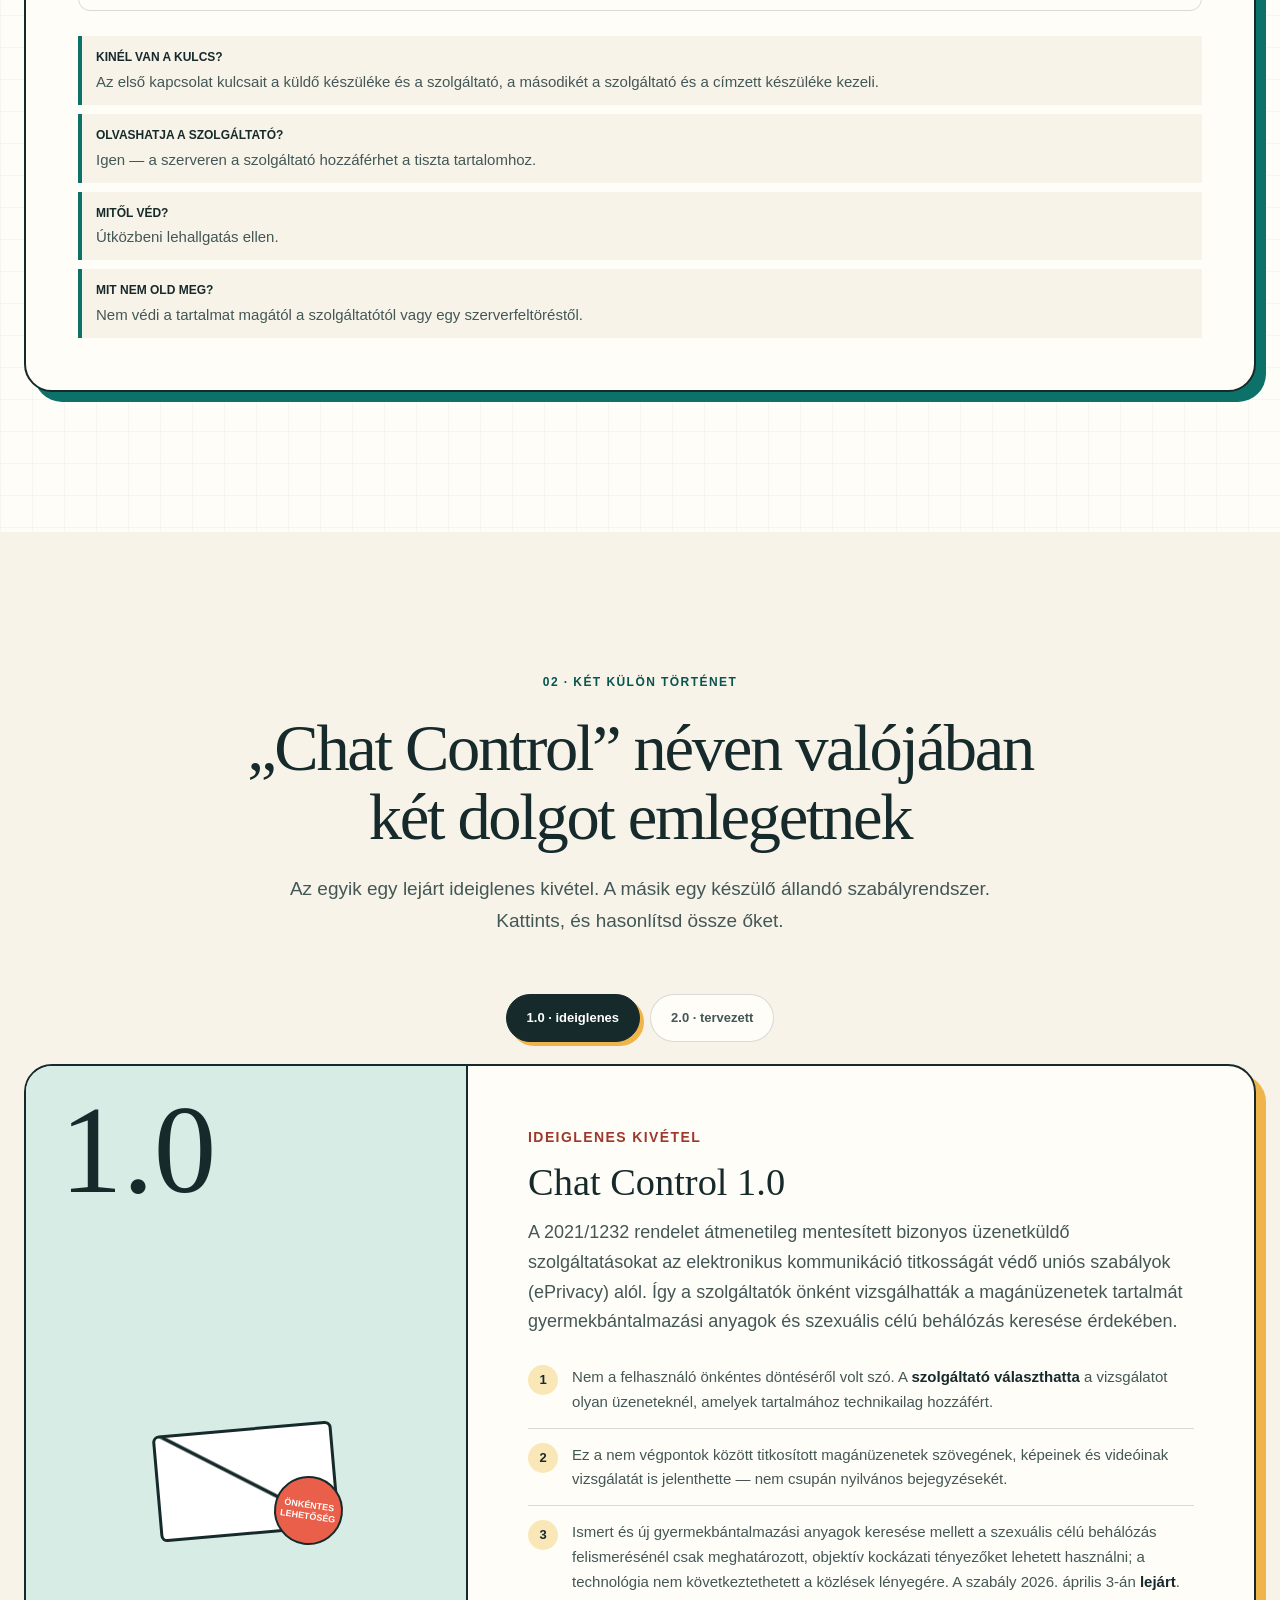
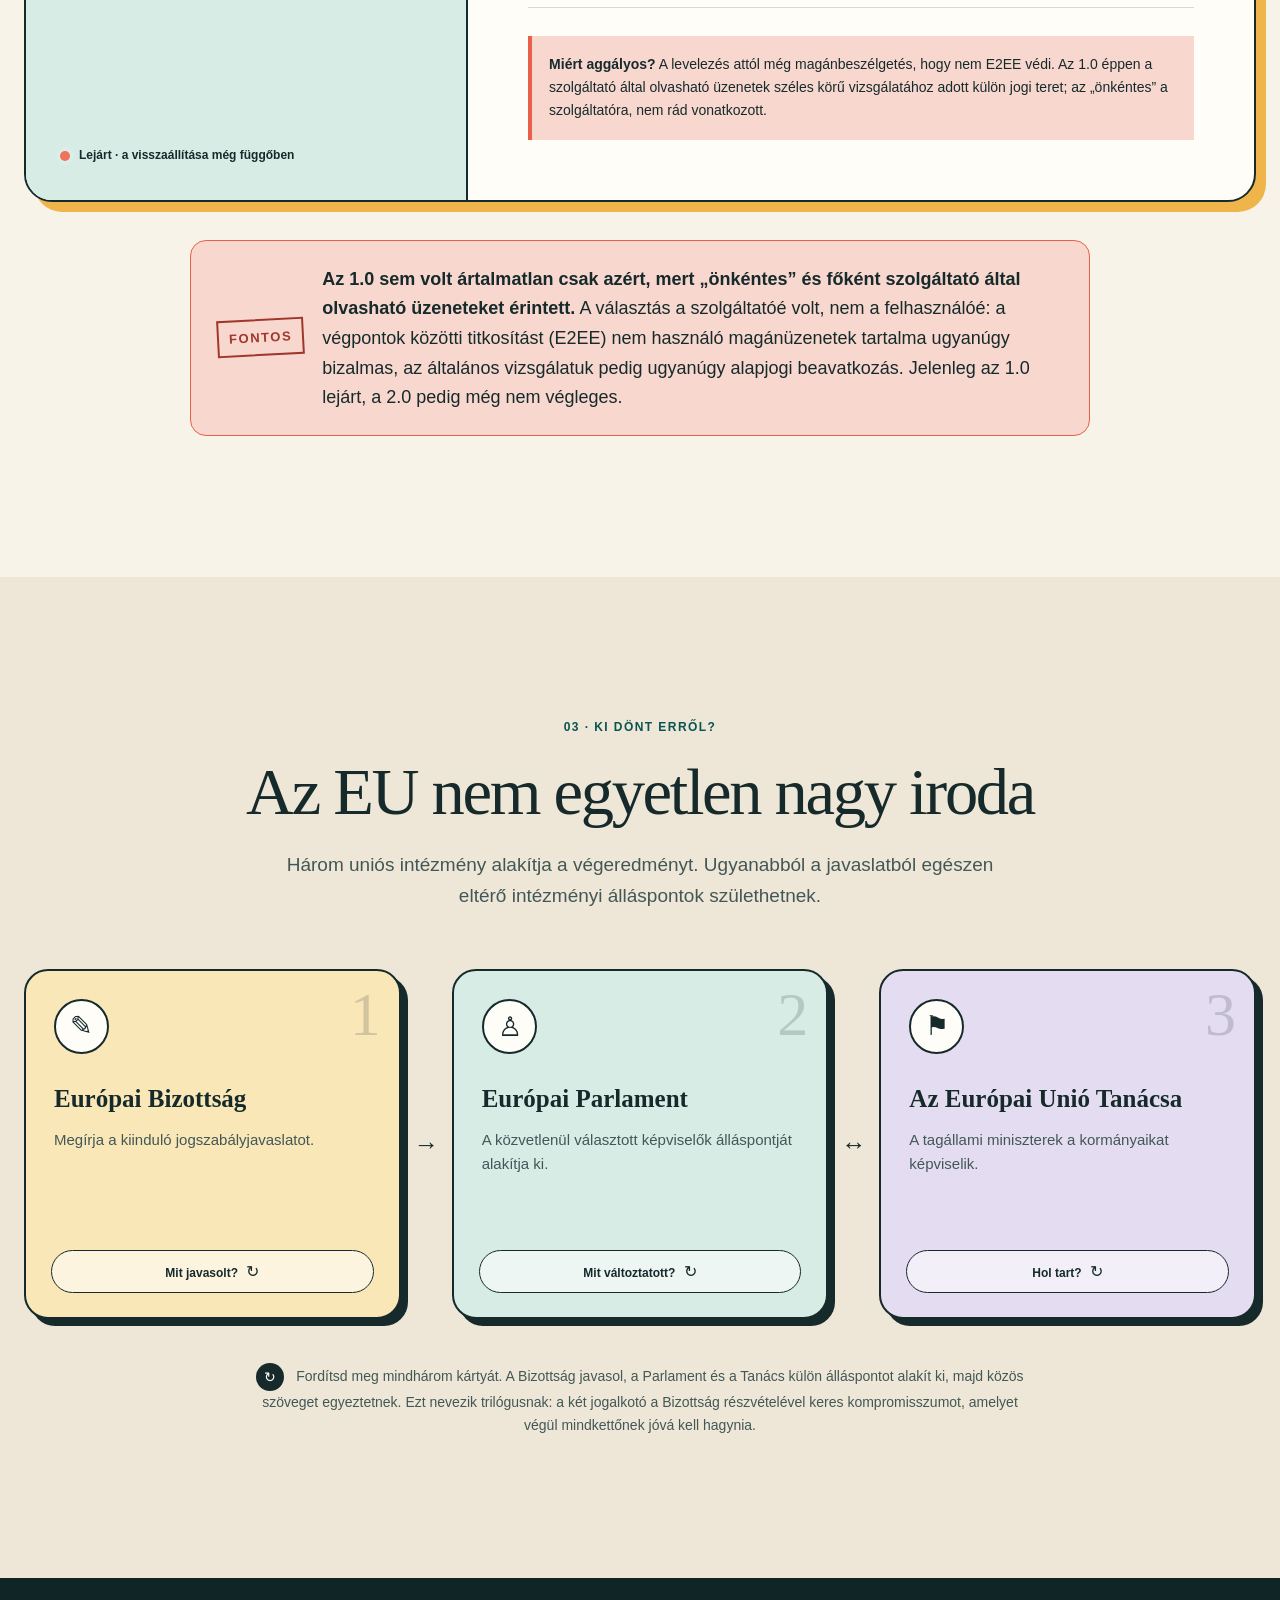
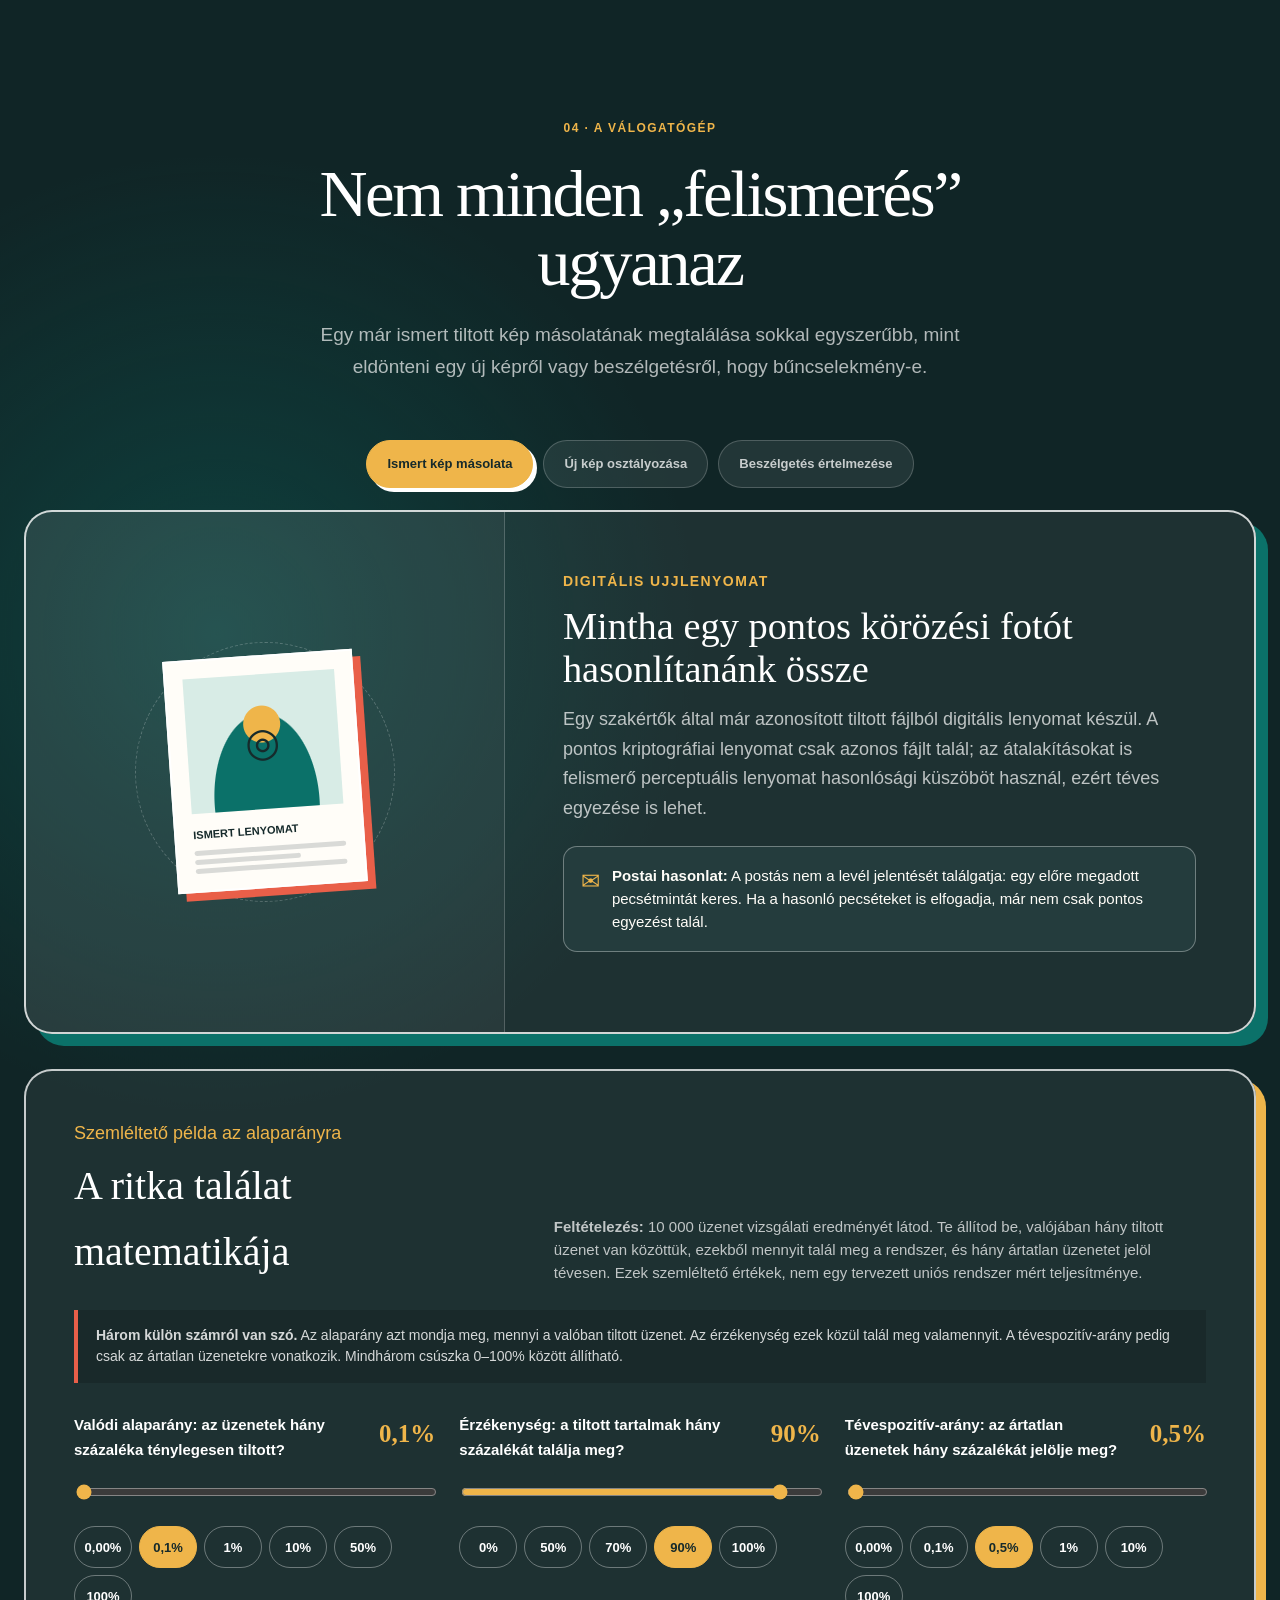
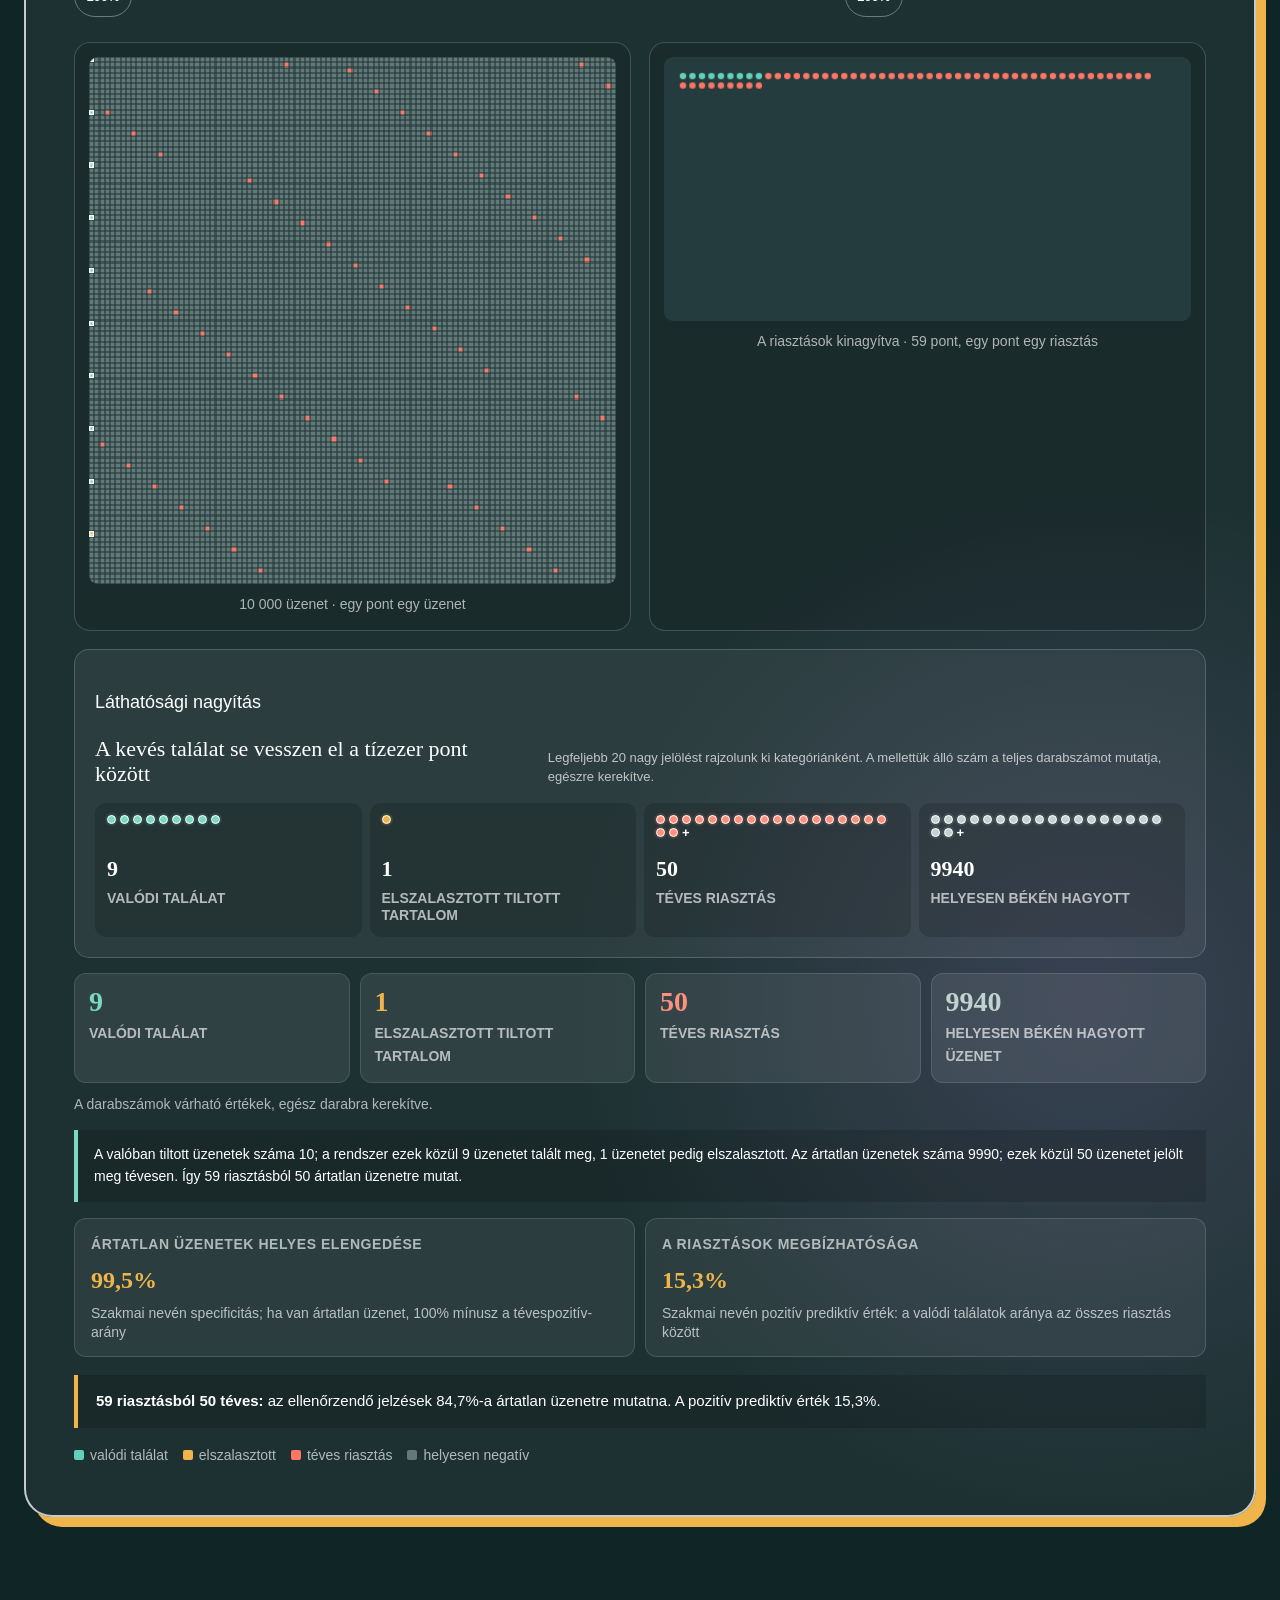
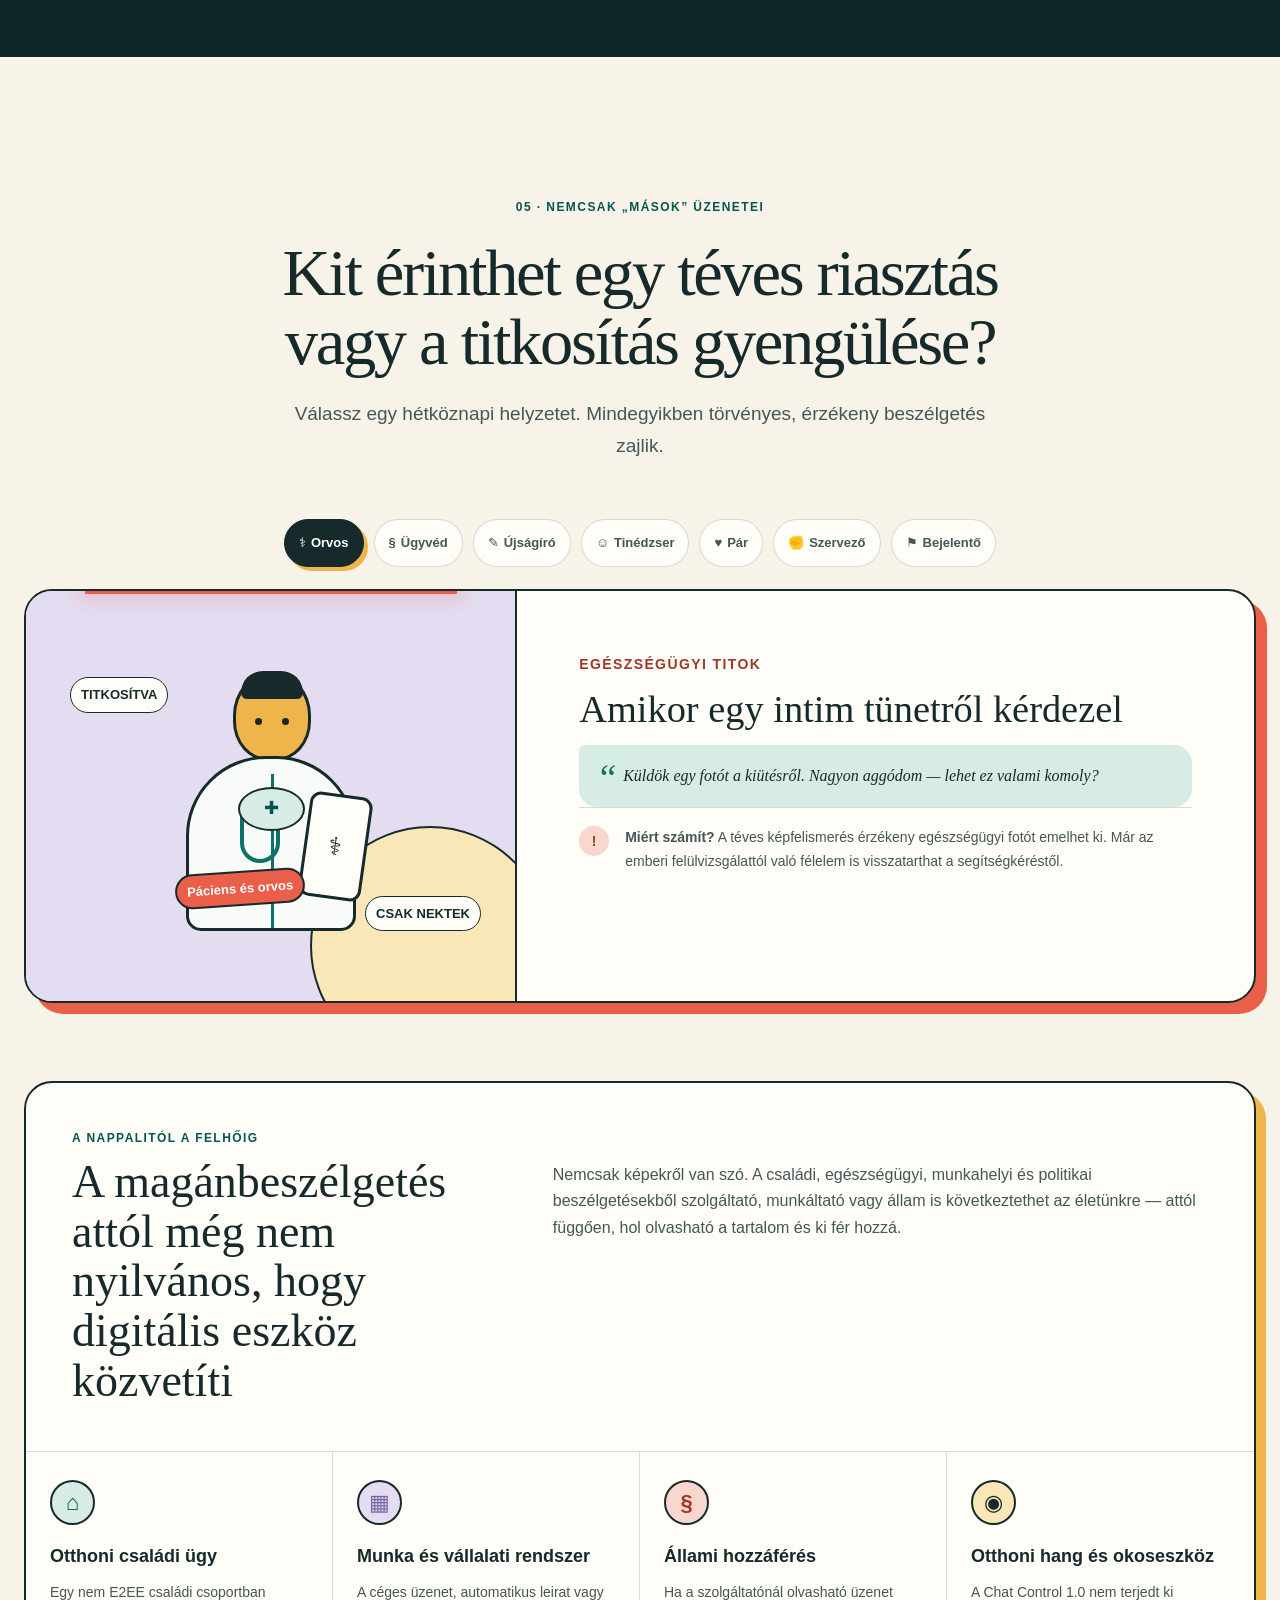
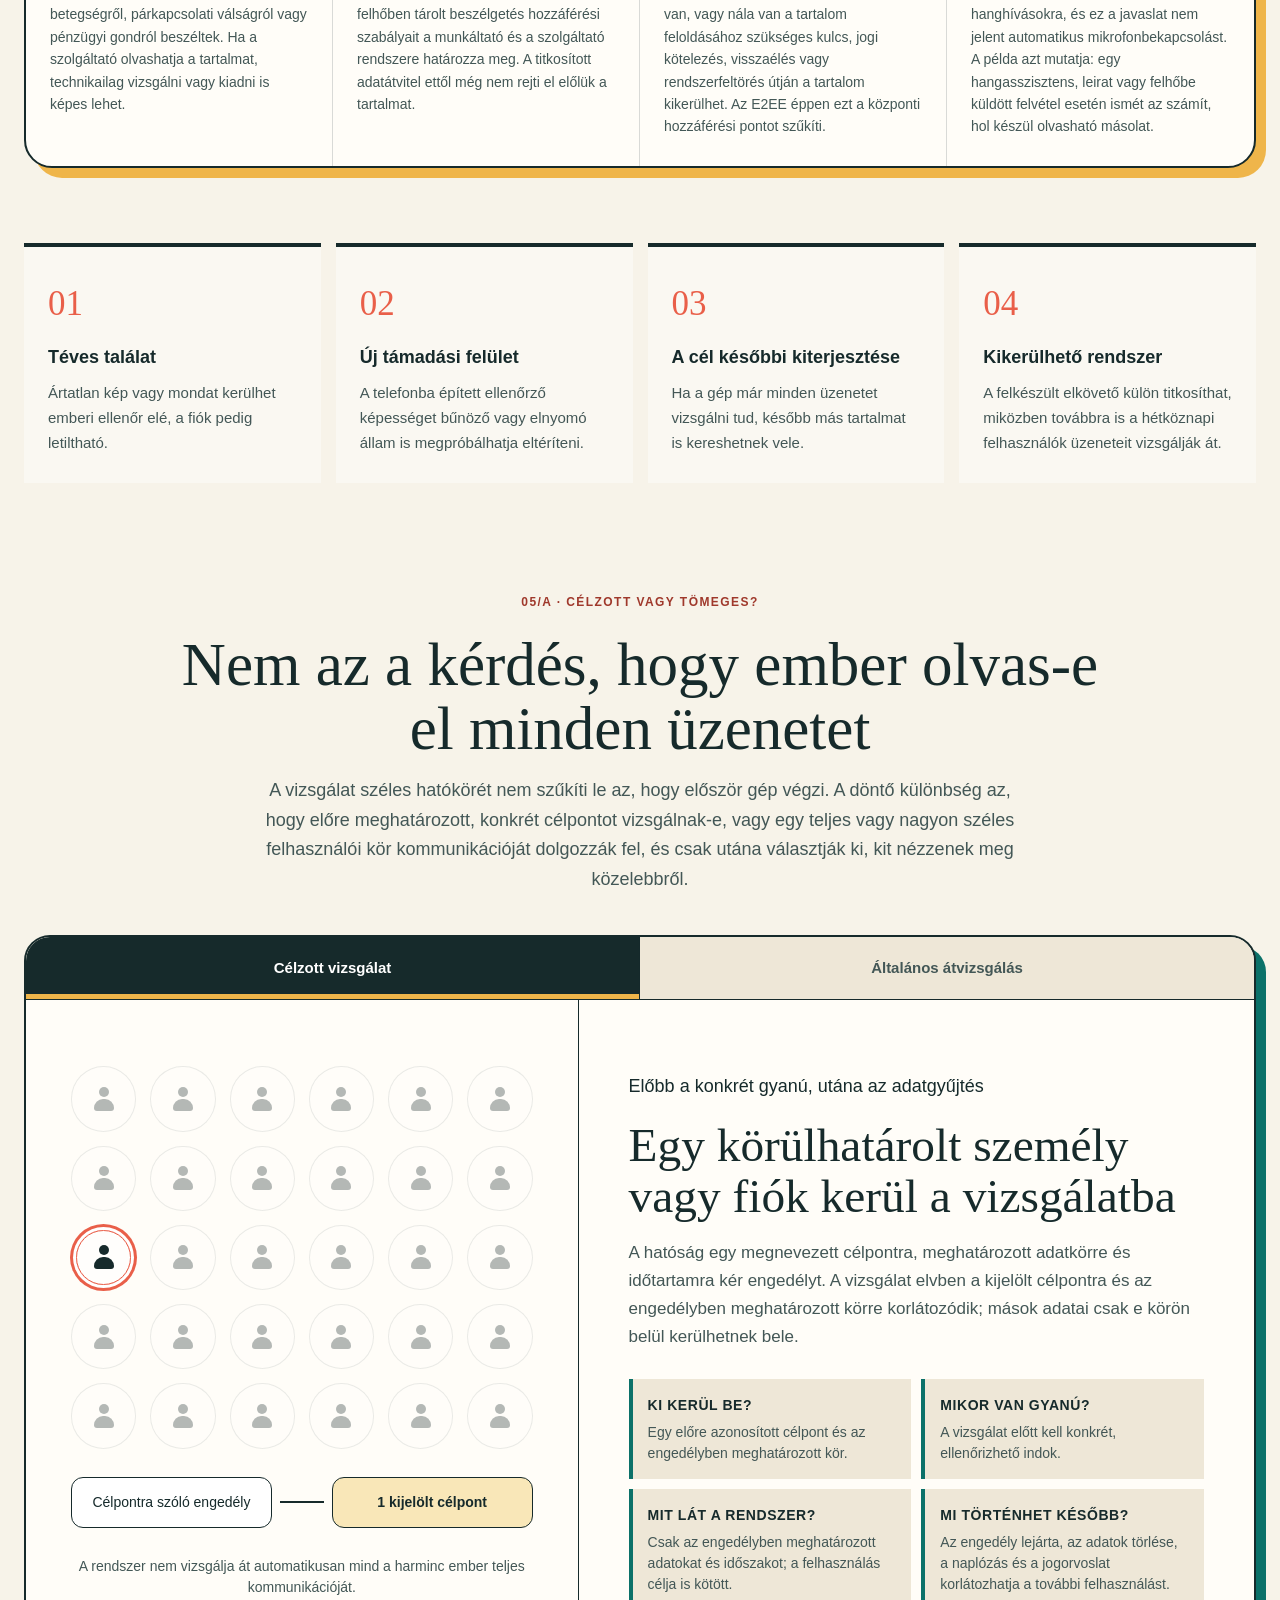
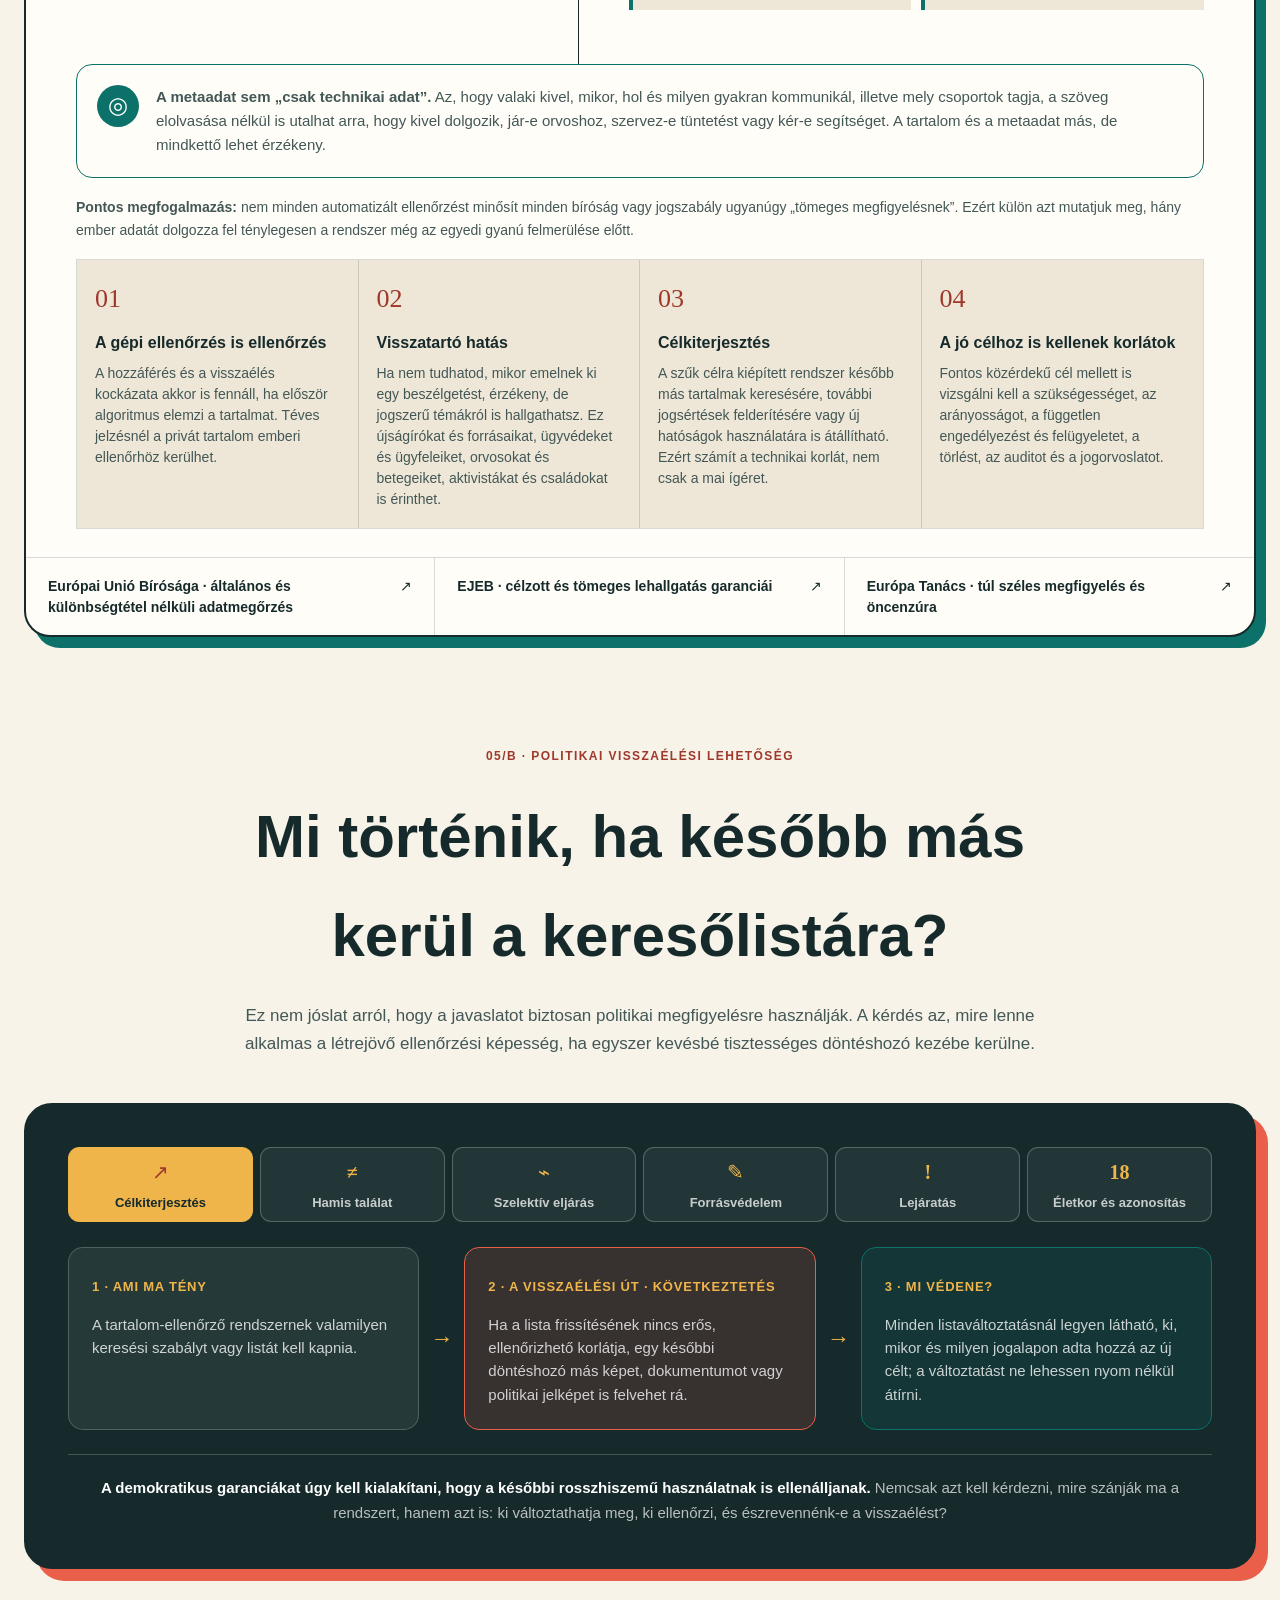
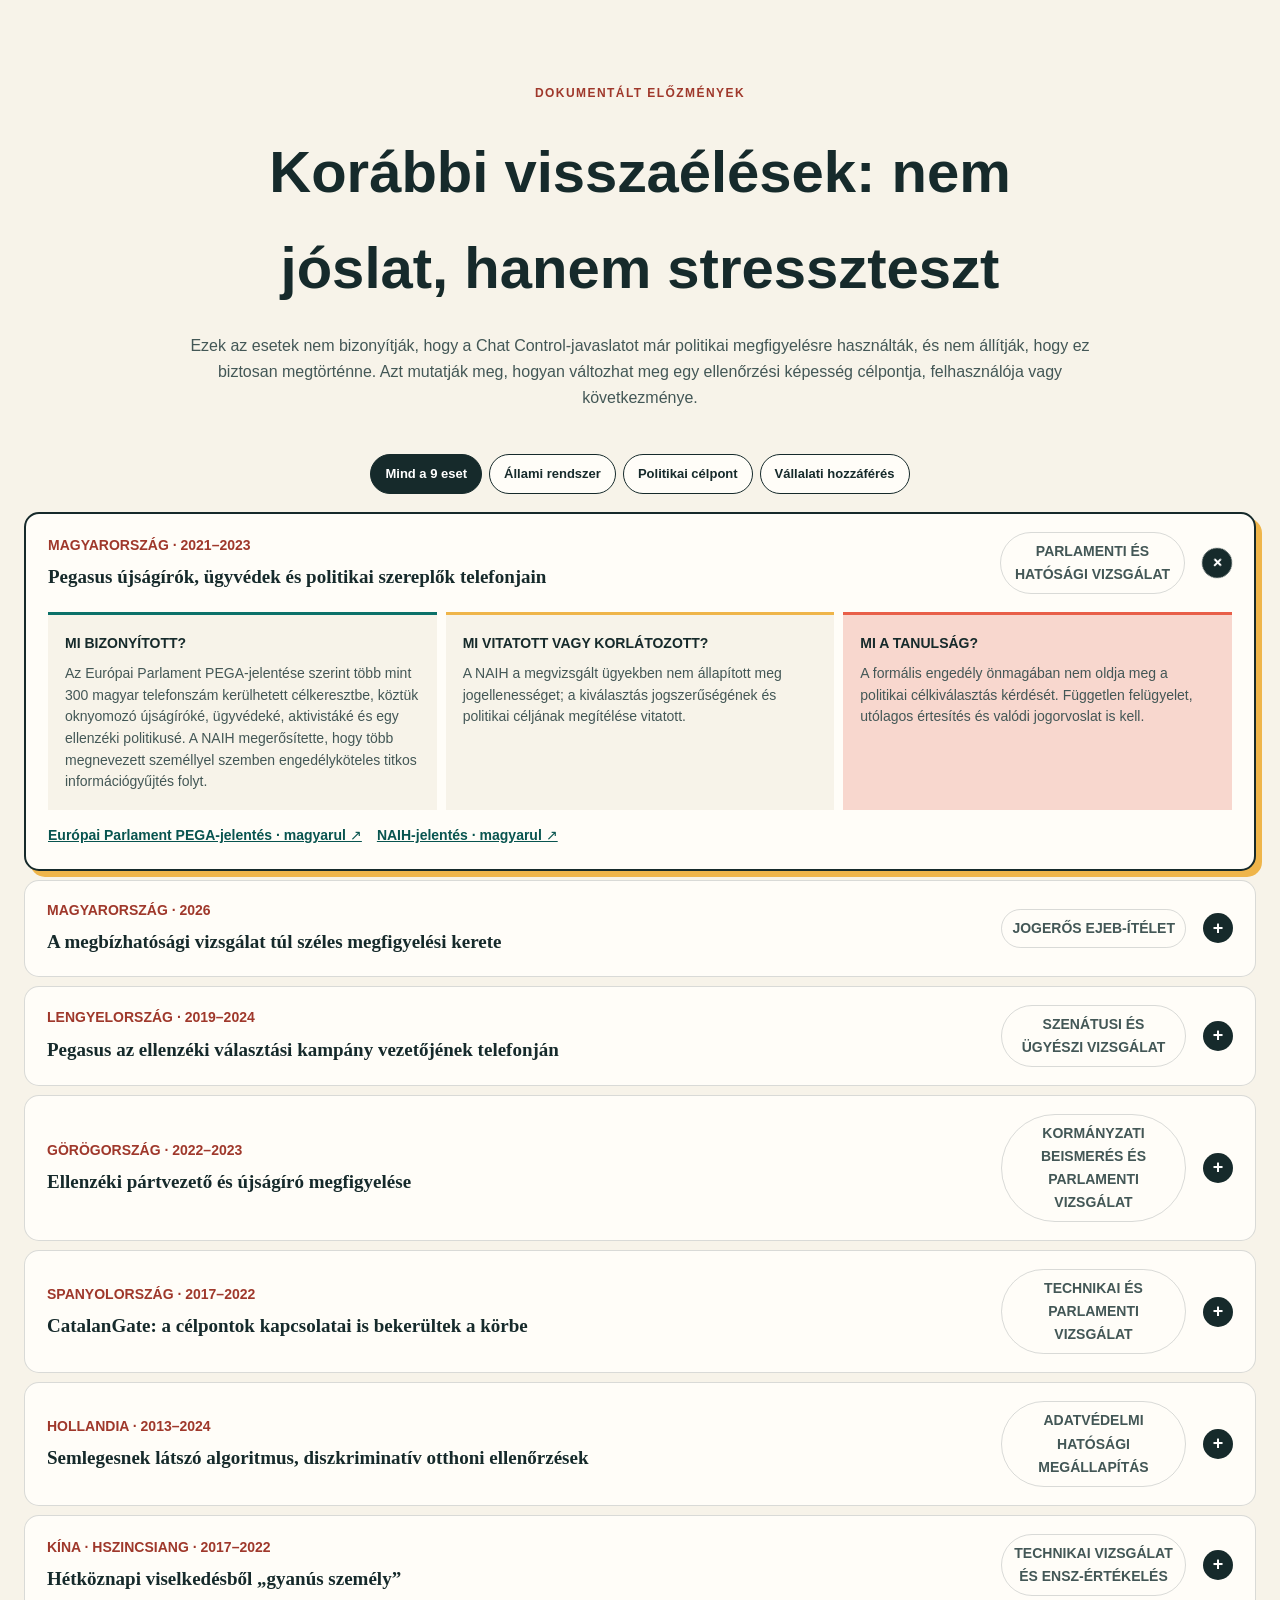
==== commit 82be8ea2: "Prepare reviewed GitHub Pages release candidate" ====
--- a/index.html
+++ b/index.html
@@ -3,6 +3,11 @@
   <head>
     <meta charset="utf-8" />
     <meta name="viewport" content="width=device-width, initial-scale=1" />
+    <meta name="referrer" content="no-referrer" />
+    <meta
+      http-equiv="Content-Security-Policy"
+      content="default-src 'self'; script-src 'self'; style-src 'self' 'unsafe-inline'; img-src 'self'; font-src 'none'; connect-src 'none'; media-src 'none'; object-src 'none'; base-uri 'none'; form-action 'none'; frame-src 'none'; worker-src 'none'; manifest-src 'none'"
+    />
     <meta
       name="description"
       content="Közérthető, interaktív magyar útmutató az EU Chat Control 1.0 és 2.0 javaslatairól, a szavazásokról, a titkosításról és az alapjogi kockázatokról."
@@ -11,7 +16,7 @@
     <meta property="og:title" content="Felbontanád mindenki levelét? — Chat Control közérthetően" />
     <meta
       property="og:description"
-      content="Egy 12 perces, interaktív történet arról, mit akar megoldani az EU, és miért veszélyes a választott eszköz."
+      content="Interaktív történet arról, mit akar megoldani az EU, és milyen kockázatokkal járhat a választott eszköz."
     />
     <meta property="og:url" content="https://iplayzed.github.io/nyitottlevel.hu/" />
     <title>Felbontanád mindenki levelét? — Chat Control közérthetően</title>
@@ -51,7 +56,7 @@
       <div class="header-actions">
         <button class="quiet-button" id="motionToggle" type="button" aria-pressed="false">
           <span class="motion-icon" aria-hidden="true">Ⅱ</span>
-          <span class="button-label">Animáció leállítása</span>
+          <span class="button-label">Animációk leállítása</span>
         </button>
         <button class="menu-button" id="menuButton" type="button" aria-expanded="false" aria-controls="mobileNav">
           <span></span><span></span><span></span>
@@ -70,7 +75,7 @@
     <main id="tartalom">
       <section class="hero story-section" data-chapter="0" aria-labelledby="hero-title">
         <div class="hero-copy reveal">
-          <p class="eyebrow"><span></span> Interaktív útmutató · kb. 12 perc</p>
+          <p class="eyebrow"><span></span> Interaktív útmutató · gyors áttekintés és részletes példák</p>
           <h1 id="hero-title">Felbontanád <em>mindenki</em> levelét, hogy megtaláld közöttük a bűncselekmények nyomait?</h1>
           <p class="hero-lead">
             Az EU valódi, súlyos problémát akar megoldani: a gyermekek online szexuális bántalmazását.
@@ -178,7 +183,7 @@
           <span class="fact-callout__stamp" aria-hidden="true">FONTOS</span>
           <p>
             <b>Az 1.0 sem volt ártalmatlan csak azért, mert „önkéntes” és főként szolgáltató által olvasható üzeneteket érintett.</b>
-            A választás a szolgáltatóé volt, nem a felhasználóé: a nem E2EE magánüzenetek tartalma ugyanúgy bizalmas, az általános vizsgálatuk pedig ugyanúgy alapjogi beavatkozás. Jelenleg az 1.0 lejárt, a 2.0 pedig még nem végleges.
+            A választás a szolgáltatóé volt, nem a felhasználóé: a végpontok közötti titkosítást (E2EE) nem használó magánüzenetek tartalma ugyanúgy bizalmas, az általános vizsgálatuk pedig ugyanúgy alapjogi beavatkozás. Jelenleg az 1.0 lejárt, a 2.0 pedig még nem végleges.
           </p>
         </div>
       </section>
@@ -238,14 +243,14 @@
               </div>
               <div class="institution-card__face institution-card__back" aria-hidden="true" inert>
                 <p class="mini-label">A tagállamok álláspontja</p>
-                <h3>Trilógus folyik</h3>
-                <p>A kormányok 2025 novemberében jutottak közös 2.0-álláspontra. A felderítési kötelezettségről még nincs teljes egyezség; az 1.0-nál reagálniuk kell a Parlament módosítására.</p>
+                <h3>Most közös szöveget egyeztetnek</h3>
+                <p>A kormányok 2025 novemberében jutottak közös 2.0-álláspontra. A felderítési kötelezettségről még nincs teljes egyezség; az 1.0-nál reagálniuk kell a Parlament módosításaira.</p>
                 <button type="button" data-flip>Vissza az elejére <span aria-hidden="true">↻</span></button>
               </div>
             </div>
           </article>
         </div>
-        <p class="flip-hint reveal"><span aria-hidden="true">↻</span> Fordítsd meg mindhárom kártyát. A három intézmény csak közösen fogadhat el végleges szöveget.</p>
+        <p class="flip-hint reveal"><span aria-hidden="true">↻</span> Fordítsd meg mindhárom kártyát. A Bizottság javasol, a Parlament és a Tanács külön álláspontot alakít ki, majd közös szöveget egyeztetnek. Ezt nevezik trilógusnak: a két jogalkotó a Bizottság részvételével keres kompromisszumot, amelyet végül mindkettőnek jóvá kell hagynia.</p>
       </section>
 
       <section class="chapter story-section dark-section" id="hogyan-mukodik" data-chapter="4" aria-labelledby="hogyan-title">
@@ -263,7 +268,7 @@
 
       <section class="chapter story-section" data-chapter="5" aria-labelledby="kockazat-title">
         <div class="chapter-heading reveal">
-          <p class="chapter-number">05 · Nem csak „mások” üzenetei</p>
+          <p class="chapter-number">05 · Nemcsak „mások” üzenetei</p>
           <h2 id="kockazat-title">Kit érinthet egy téves riasztás vagy a titkosítás gyengülése?</h2>
           <p>Válassz egy hétköznapi helyzetet. Mindegyikben törvényes, érzékeny beszélgetés zajlik.</p>
         </div>
@@ -274,12 +279,12 @@
           <div class="private-talks__intro">
             <p class="chapter-number">A nappalitól a felhőig</p>
             <h3 id="private-talks-title">A magánbeszélgetés attól még nem nyilvános, hogy digitális eszköz közvetíti</h3>
-            <p>Nem csak képekről van szó. A családi, egészségügyi, munkahelyi és politikai beszélgetésekből szolgáltató, munkáltató vagy állam is következtethet az életünkre — attól függően, hol olvasható a tartalom és ki fér hozzá.</p>
+            <p>Nemcsak képekről van szó. A családi, egészségügyi, munkahelyi és politikai beszélgetésekből szolgáltató, munkáltató vagy állam is következtethet az életünkre — attól függően, hol olvasható a tartalom és ki fér hozzá.</p>
           </div>
           <div class="private-talks__grid">
-            <article><span aria-hidden="true">⌂</span><h4>Otthoni családi ügy</h4><p>Egy nem E2EE családi csoportban betegséget, párkapcsolati válságot vagy pénzügyi gondot beszéltek meg. Ha a szolgáltató olvashatja a tartalmat, technikailag vizsgálni vagy kiadni is képes lehet.</p></article>
-            <article><span aria-hidden="true">▦</span><h4>Munka és vállalati rendszer</h4><p>A céges üzenet, automatikus leirat vagy felhőben tárolt beszélgetés hozzáférési szabályait a munkáltató és a szolgáltató rendszere határozza meg. A „titkosított” átvitel ettől még nem jelent titkot előttük.</p></article>
-            <article><span aria-hidden="true">§</span><h4>Állami hozzáférés</h4><p>Ha a szolgáltatónál olvasható üzenet vagy feloldó kulcs van, jogi kötelezés, visszaélés vagy rendszerfeltörés útján a tartalom kikerülhet. Az E2EE éppen ezt a központi hozzáférési pontot szűkíti.</p></article>
+            <article><span aria-hidden="true">⌂</span><h4>Otthoni családi ügy</h4><p>Egy nem E2EE családi csoportban betegségről, párkapcsolati válságról vagy pénzügyi gondról beszéltek. Ha a szolgáltató olvashatja a tartalmat, technikailag vizsgálni vagy kiadni is képes lehet.</p></article>
+            <article><span aria-hidden="true">▦</span><h4>Munka és vállalati rendszer</h4><p>A céges üzenet, automatikus leirat vagy felhőben tárolt beszélgetés hozzáférési szabályait a munkáltató és a szolgáltató rendszere határozza meg. A titkosított adatátvitel ettől még nem rejti el előlük a tartalmat.</p></article>
+            <article><span aria-hidden="true">§</span><h4>Állami hozzáférés</h4><p>Ha a szolgáltatónál olvasható üzenet van, vagy nála van a tartalom feloldásához szükséges kulcs, jogi kötelezés, visszaélés vagy rendszerfeltörés útján a tartalom kikerülhet. Az E2EE éppen ezt a központi hozzáférési pontot szűkíti.</p></article>
             <article><span aria-hidden="true">◉</span><h4>Otthoni hang és okoseszköz</h4><p>A Chat Control 1.0 nem terjedt ki hanghívásokra, és ez a javaslat nem jelent automatikus mikrofonbekapcsolást. A példa azt mutatja: egy hangasszisztens, leirat vagy felhőbe küldött felvétel esetén ismét az számít, hol készül olvasható másolat.</p></article>
           </div>
         </div>
@@ -303,7 +308,7 @@
           <article>
             <span>04</span>
             <h3>Kikerülhető rendszer</h3>
-            <p>A felkészült elkövető külön titkosíthat; a hétköznapi felhasználó marad átvizsgálva.</p>
+            <p>A felkészült elkövető külön titkosíthat, miközben továbbra is a hétköznapi felhasználók üzeneteit vizsgálják át.</p>
           </article>
         </div>
 
@@ -346,8 +351,9 @@
             <li><time>2023. nov. 14.</time><span class="vote-law is-two">2.0</span><div><b>LIBE szakbizottsági álláspont</b><p>A parlamenti szakbizottság a tartós javaslat módosított jelentéséről döntött. Ez nem volt végleges plenáris törvényszavazás.</p></div></li>
             <li><time>2024. ápr. 10.</time><span class="vote-law is-one">1.0</span><div><b>Az első hosszabbítás</b><p>A teljes Parlament 2026. április 3-ig meghosszabbította az ideiglenes kivételt.</p></div></li>
             <li><time>2026. márc. 26.</time><span class="vote-law is-one">1.0</span><div><b>Újabb hosszabbítás elutasítva</b><p>A Bizottság következő hosszabbítási javaslata 228–311 arányban elbukott.</p></div></li>
-            <li><time>2026. júl. 9.</time><span class="vote-law is-one">1.0</span><div><b>A Tanács visszaállító szövegének második olvasata</b><p>Itt az „igen” a Tanács szövegének elutasítását jelentette. 314 igen több volt 276 nemnél, de az elutasításhoz az összes hivatalban lévő képviselő abszolút többsége, 360 igen kellett.</p></div></li>
+            <li><time>2026. júl. 9.</time><span class="vote-law is-one">1.0</span><div><b>Az 1.0 visszahozásának második parlamenti köre</b><p>Az 1.0 áprilisban lejárt. A Tanács olyan szöveget küldött a Parlamentnek, amely újra lehetővé tenné az ideiglenes vizsgálatot. A szöveg elutasítására 314-en szavaztak, de ehhez az összes hivatalban lévő képviselő abszolút többsége, 360 igen kellett. A Parlament ezután módosította a szöveget.</p></div></li>
           </ol>
+          <p class="vote-current-marker"><b>Most itt tartunk:</b> a Tanácsnak el kell fogadnia a Parlament módosításait, vagy a két intézmény egyeztetést kezd.</p>
         </div>
 
         <vote-explorer class="reveal"></vote-explorer>
@@ -355,7 +361,7 @@
         <div class="vote-threshold-intro reveal">
           <p class="mini-label">Most nagyítsuk ki az utolsó lépést</p>
           <h3>Miért nem volt elég a 314–276-os többség?</h3>
-          <p>Ez az ábra kizárólag a 2026. július 9-i elutasítási indítvány küszöbét magyarázza. Nem azt mutatja, hányan „támogatták a Chat Controlt”: ebben a szavazásban az igen éppen a Tanács szövegének elutasítását jelentette.</p>
+          <p>Ez az ábra kizárólag a 2026. július 9-i elutasítási indítvány küszöbét magyarázza. Az abszolút többség itt nem a leadott szavazatok többségét, hanem az összes hivatalban lévő képviselő több mint felét jelenti. Az igen ebben a szavazásban a Tanács szövegének elutasítását jelentette.</p>
         </div>
         <vote-simulator class="reveal"></vote-simulator>
       </section>
@@ -436,7 +442,7 @@
         <div class="action-banner reveal">
           <div>
             <span>Teljes háttéranyag</span>
-            <h3>12 600 szavas jelentés, 61 egyedi hivatkozott forrással</h3>
+            <h3>12 600 szavas, Markdown-formátumú technikai jelentés, 61 egyedi hivatkozott forrással</h3>
           </div>
           <a class="primary-button primary-button--ink" href="chat-control-report.md">Jelentés megnyitása <span aria-hidden="true">→</span></a>
         </div>
@@ -446,7 +452,7 @@
         <div class="chapter-heading reveal">
           <p class="chapter-number">09 · Hová fordulhatsz?</p>
           <h2 id="connections-title">Szervezetek, eszközök és közösségek, ahonnan továbbindulhatsz</h2>
-          <p>Más-más helyhez érdemes fordulni hivatalos panasszal, jogsegélykéréssel, technikai incidenssel, kutatási kérdéssel vagy közösségi kapcsolódásért. Válaszd ki, mire van szükséged; a kártyákon azt is jelezzük, mire nem való az adott hely.</p>
+          <p>Más-más helyhez érdemes fordulni hivatalos panasszal, jogsegélykéréssel, technikai incidenssel vagy kutatási kérdéssel, illetve akkor, ha közösséghez szeretnél kapcsolódni. Válaszd ki, mire van szükséged; a kártyákon azt is jelezzük, mire nem való az adott hely.</p>
         </div>
 
         <div class="connection-route reveal" aria-label="Gyors útválasztó">
@@ -454,7 +460,7 @@
           <i aria-hidden="true">→</i>
           <article><span>Feltört fiók vagy kibertámadás</span><b>Az NKI incidensbejelentője; veszélyeztetett civileknek az Access Now segélyvonala</b></article>
           <i aria-hidden="true">→</i>
-          <article><span>Kutatás, részvétel vagy közösség</span><b>EKINT, K-Monitor, H.A.C.K., EDPB, EUR-Lex és uniós fórumok</b></article>
+          <article><span>Kutatás, részvétel vagy közösség</span><b>Eötvös Károly Intézet, K-Monitor, Hackerspace Budapest, Európai Adatvédelmi Testület, EUR-Lex és uniós fórumok</b></article>
         </div>
 
         <div class="connection-explorer reveal">
@@ -468,7 +474,7 @@
           <div class="connection-grid">
             <article data-connection-card data-tags="help research">
               <div><span>HU</span><em>Hatóság</em></div><h3>NAIH</h3>
-              <p>Adatvédelmi jogok, hivatalos panasz és közérdekű adatok. Állami felügyeleti hatóság, nem személyes ügyvéd.</p>
+              <p>Adatvédelmi jogok, hivatalos panasz és közérdekű adatok. Hatóságként jár el; nem nyújt személyes jogi képviseletet.</p>
               <a href="https://naih.hu/erintetti-jogok" target="_blank" rel="noreferrer">Érintetti jogok és panasz <span aria-hidden="true">↗</span></a>
             </article>
             <article data-connection-card data-tags="help research">
@@ -483,12 +489,12 @@
             </article>
             <article data-connection-card data-tags="help research">
               <div><span>HU</span><em>Állami kiberbiztonság</em></div><h3>NBSZ NKI</h3>
-              <p>Kiberbiztonsági incidens és sérülékenység bejelentése, akár név nélkül. Nem rendőrségi feljelentésre vagy adatvédelmi panaszra szolgál, és nem civil jogsegélyszolgálat.</p>
+              <p>Kiberbiztonsági incidens vagy sérülékenység bejelentése, akár név nélkül. Nem rendőrségi feljelentésre vagy adatvédelmi panaszra szolgál, és nem civil jogsegélyszolgálat.</p>
               <a href="https://nki.gov.hu/intezet/tartalom/incidens-bejelentes/" target="_blank" rel="noreferrer">Incidens bejelentése <span aria-hidden="true">↗</span></a>
             </article>
             <article data-connection-card data-tags="research">
               <div><span>HU</span><em>Kutatóintézet</em></div><h3>Eötvös Károly Intézet</h3>
-              <p>Alkotmányossággal, az állami működés átláthatóságával, a magánszférával és a megfigyeléssel foglalkozó elemzések. Kutatási műhely, nem általános egyéni jogsegély.</p>
+              <p>Az intézet alkotmányosságról, az állami működés átláthatóságáról, a magánszféráról és a megfigyelésről készít elemzéseket. Kutatási műhely, nem általános egyéni jogsegély.</p>
               <a href="https://www.ekint.org/rolunk" target="_blank" rel="noreferrer">Bemutatkozás és elemzések <span aria-hidden="true">↗</span></a>
             </article>
             <article data-connection-card data-tags="help research community">
@@ -503,22 +509,22 @@
             </article>
             <article data-connection-card data-tags="community research">
               <div><span>HU</span><em>Technológiai közösség</em></div><h3>H.A.C.K. / Hackerspace Budapest</h3>
-              <p>Önkéntes műhely, nyilvános közösségi csatornák és technológiai események. Nem professzionális segélyvonal vagy jogi szolgáltatás.</p>
+              <p>Önkéntes közösség, nyilvános csatornák és technológiai események. Nem segélyvonal és nem jogi szolgáltatás.</p>
               <a href="https://www.hsbp.org/Kapcsolat" target="_blank" rel="noreferrer">Kapcsolat és közösségi csatornák <span aria-hidden="true">↗</span></a>
             </article>
             <article data-connection-card data-tags="community">
               <div><span>HU</span><em>Jogvédő mozgalom</em></div><h3>Amnesty Magyarország</h3>
-              <p>Emberi jogi kampányok, oktatás, tagság és önkéntesség. Közösségi részvételre való, nem automatikus egyéni jogi képviselet.</p>
+              <p>Emberi jogi kampányok, oktatás, tagság és önkéntesség. Közösségi részvételre kínál lehetőséget; nem általános jogsegélyszolgálat.</p>
               <a href="https://www.amnesty.hu/legy-tagunk/" target="_blank" rel="noreferrer">Csatlakozási lehetőségek <span aria-hidden="true">↗</span></a>
             </article>
             <article data-connection-card data-tags="community">
               <div><span>HU</span><em>Civil hálózat</em></div><h3>Szabad Terek</h3>
-              <p>Független közösségi terek és civil szervezetek magyarországi hálózata. Helyi kapcsolódási pont, nem szakosított adatvédelmi segítség.</p>
+              <p>Független közösségi terek és civil szervezetek magyarországi hálózata. Helyi közösségekhez vezethet, de nem nyújt szakosított adatvédelmi segítséget.</p>
               <a href="https://szabadterek.hu/" target="_blank" rel="noreferrer">Közösségek és terek <span aria-hidden="true">↗</span></a>
             </article>
             <article data-connection-card data-tags="research">
               <div><span>HU</span><em>EU-s testület</em></div><h3>Európai Adatvédelmi Testület</h3>
-              <p>Hivatalos uniós iránymutatások, vélemények és döntések. Egyéni panaszt a nemzeti hatósághoz, Magyarországon a NAIH-hoz kell vinni.</p>
+              <p>Hivatalos uniós iránymutatások, vélemények és döntések. Egyéni panaszt a nemzeti hatósághoz, Magyarországon a NAIH-hoz kell benyújtani.</p>
               <a href="https://www.edpb.europa.eu/role-edpb_hu" target="_blank" rel="noreferrer">Az EDPB szerepe magyarul <span aria-hidden="true">↗</span></a>
             </article>
             <article data-connection-card data-tags="research">
@@ -543,11 +549,11 @@
             </article>
             <article data-connection-card data-tags="help research">
               <div><span>EN</span><em>Digitális segélyvonal</em></div><h3>Access Now Helpline</h3>
-              <p>Nonstop technikai segítség veszélyeztetett civileknek és szervezeteknek digitális támadáskor. Nem általános fogyasztói IT-segítség; a tájékoztató nem sorolja fel a magyart a támogatott nyelvek között.</p>
+              <p>Nonstop technikai segítség veszélyeztetett civileknek és szervezeteknek digitális támadás esetén. Nem általános informatikai ügyfélszolgálat; a tájékoztató nem sorolja fel a magyart a támogatott nyelvek között.</p>
               <a href="https://www.accessnow.org/help/" target="_blank" rel="noreferrer">Jogosultság és biztonságos kapcsolat <span aria-hidden="true">↗</span></a>
             </article>
           </div>
-          <p class="connection-disclaimer"><b>Miért ilyen részletes a jelölés?</b> A felsorolás tájékozódási kiindulópont, nem rangsor és nem minőségi ajánlás. A hatóságok, civil szervezetek, közösségek és adatbázisok feladata eltérő; kapcsolatfelvétel előtt ellenőrizd az ügykört és az adatkezelési tájékoztatót.</p>
+          <p class="connection-disclaimer"><b>Miért ilyen részletes a jelölés?</b> A felsorolás kiindulópont a tájékozódáshoz; nem rangsor, és nem állítja, hogy bármelyik szereplő minden ügyben megfelelő választás. A hatóságok, civil szervezetek, közösségek és adatbázisok feladata eltérő; kapcsolatfelvétel előtt ellenőrizd az ügykört és az adatkezelési tájékoztatót.</p>
         </div>
       </section>
 
@@ -570,7 +576,7 @@
             <span>Hivatalos jegyzőkönyv</span><b>2026. július 9-i szavazás</b><i aria-hidden="true">↗</i>
           </a>
           <a href="https://www.europarl.europa.eu/news/hu/press-room/20260706IPR46318/online-gyermekbantalmazas-tamogatas-a-korlatozott-onkentes-felderitesnek" target="_blank" rel="noreferrer">
-            <span>Parlamenti állapot · magyarul</span><b>A 2026. július 9-i módosítás</b><i aria-hidden="true">↗</i>
+            <span>Parlamenti fejlemény · magyarul</span><b>A 2026. július 9-i módosítás</b><i aria-hidden="true">↗</i>
           </a>
           <a href="https://www.consilium.europa.eu/hu/press/press-releases/2026/07/02/council-moves-to-reinstate-interim-measure-to-combat-child-sexual-abuse-online/" target="_blank" rel="noreferrer">
             <span>Tanácsi álláspont · magyarul</span><b>A 2026. július 2-i szöveg</b><i aria-hidden="true">↗</i>
@@ -595,10 +601,10 @@
     <footer>
       <div class="footer-brand">
         <span class="brand-mark" aria-hidden="true"><span class="brand-envelope"></span><span class="brand-eye"></span></span>
-        <div><b>Nyitott Levél</b><span>Aggódó állampolgári ismeretterjesztő oldal.</span></div>
+        <div><b>Nyitott Levél</b><span>Egy aggódó állampolgár ismeretterjesztő oldala.</span></div>
       </div>
-      <p><strong>Fontos:</strong> ezt az oldalt nem ügyvédi iroda, jogi szakértői testület vagy újságíró-szerkesztőség ellenőrizte. Egy aggódó állampolgár készítette, hogy felhívja a figyelmet a technikai és alapjogi részletekre. Nem jogi tanács; ellenőrizd az állításokat a hivatkozott elsődleges forrásokban. Kutatási határnap: 2026. július 14. A forráskód AGPL-3.0-or-later licenc alatt érhető el.</p>
-      <nav class="footer-links" aria-label="Oldal- és projektkapcsolatok">
+      <p><strong>Fontos:</strong> ezt az oldalt nem ügyvédi iroda, jogi szakértői testület vagy sajtószerkesztőség ellenőrizte. Egy aggódó állampolgár készítette, hogy felhívja a figyelmet a technikai és alapjogi részletekre. Nem jogi tanács; ellenőrizd az állításokat a hivatkozott elsődleges forrásokban. Az információk ellenőrzésének dátuma: 2026. július 14. A forráskód AGPL-3.0-or-later licenc alatt érhető el.</p>
+      <nav class="footer-links" aria-label="Az oldal és a projekt hivatkozásai">
         <a href="#kapcsolodas">Kapcsolódási pontok</a>
         <a href="https://github.com/IPlayZed/nyitottlevel.hu/issues/new?template=feedback_hu.yml" target="_blank" rel="noreferrer">Visszajelzés ↗</a>
         <a href="https://github.com/IPlayZed/nyitottlevel.hu" target="_blank" rel="noreferrer">Forráskód ↗</a>
@@ -612,7 +618,7 @@
       <p class="eyebrow"><span></span> Állapot · 2026. július 14.</p>
       <h2 id="status-title">Egyik történet sincs lezárva</h2>
       <div class="dialog-status">
-        <div><span class="status-dot status-dot--off"></span><b>Chat Control 1.0</b><p>2026. április 3-án lejárt. A Parlament július 9-én módosította a Tanács visszahozó szövegét; a Tanácsnak még el kell fogadnia, vagy egyeztetés jön.</p></div>
+        <div><span class="status-dot status-dot--off"></span><b>Chat Control 1.0</b><p>2026. április 3-án lejárt. A Parlament július 9-én módosította a Tanács visszaállítást célzó szövegét; a Tanácsnak még el kell fogadnia a módosításokat, vagy egyeztetés következik.</p></div>
         <div><span class="status-dot status-dot--pending"></span><b>Chat Control 2.0</b><p>Állandó rendelettervezet. Öt intézményközi tárgyalás után sincs teljes megállapodás, főként az üzenetfelismerésről.</p></div>
       </div>
       <a class="text-link" href="chat-control-report.md#14-assessment-and-what-happens-next">Részletes jogi helyzet →</a>
@@ -626,7 +632,7 @@
 
 Arra kérem, hogy a gyermekek online szexuális bántalmazása elleni fellépés során csak célzott, független bírói engedélyhez kötött intézkedéseket támogasson.
 
-Kérem a végpontok közötti titkosítás egyértelmű, normaszövegben rögzített védelmét; az új tartalmakat és beszélgetéseket felismerő technológiák független, nyilvános mérését; valamint összehasonlítható adatokat a téves riasztásokról, a jogorvoslatokról és a ténylegesen megvédett gyermekekről.
+Kérem a végpontok közötti titkosítás egyértelmű, a jogszabály szövegében rögzített védelmét; az új tartalmakat és beszélgetéseket felismerő technológiák független, nyilvános mérését; valamint összehasonlítható adatokat a téves riasztásokról, a jogorvoslatokról és a ténylegesen megvédett gyermekekről.
 
 A gyermekvédelem és a biztonságos magánkommunikáció egyszerre fontos. Olyan megoldást kérek, amely mindkettőt bizonyíthatóan erősíti.
 
--- a/styles.css
+++ b/styles.css
@@ -1129,12 +1129,12 @@
   font-weight: 900;
   opacity: 0;
   text-transform: uppercase;
-  animation: mail-opening-label 3s ease both;
-}
-
-.mail-object.is-postman-opened::before { animation: mail-open-left 3s ease both; }
-.mail-object.is-postman-opened::after { animation: mail-open-right 3s ease both; }
-.mail-object.is-postman-opened .mail-note { animation: mail-note-open 3s ease both; }
+  animation: mail-opening-label 5.4s ease-in-out infinite;
+}
+
+.mail-object.is-postman-opened::before { animation: mail-open-left 5.4s ease-in-out infinite; }
+.mail-object.is-postman-opened::after { animation: mail-open-right 5.4s ease-in-out infinite; }
+.mail-object.is-postman-opened .mail-note { animation: mail-note-open 5.4s ease-in-out infinite; }
 
 .mail-lock {
   position: absolute;
@@ -2066,6 +2066,8 @@
 .vote-chronology li:last-child > div { border-bottom: 0; }
 .vote-chronology li b { font-size: 17px; }
 .vote-chronology li p { margin: 6px 0 0; color: var(--ink-soft); font-size: 14px; line-height: 1.55; }
+.vote-current-marker { grid-column: 2; margin: -8px 0 0; padding: 15px 18px; border-left: 4px solid var(--teal); background: var(--teal-pale); color: var(--ink-soft); font-size: 14px; line-height: 1.55; }
+.vote-current-marker b { color: var(--ink); }
 
 .vote-threshold-intro { max-width: 820px; margin: 90px auto 35px; text-align: center; }
 .vote-threshold-intro .mini-label { color: var(--coral-dark); }
@@ -2402,7 +2404,7 @@
 .rare-count > b,
 .rare-count > span { display: block; }
 .rare-count > b { margin-top: 8px; font-family: Georgia, serif; font-size: 22px; }
-.rare-count > span { margin-top: 3px; color: rgba(255,255,255,.66); font-size: 10px; font-weight: 800; line-height: 1.25; text-transform: uppercase; }
+.rare-count > span { margin-top: 3px; overflow-wrap: anywhere; color: rgba(255,255,255,.66); font-size: 10px; font-weight: 800; hyphens: auto; line-height: 1.25; text-transform: uppercase; }
 .rate-visuals figcaption { margin-top: 9px; color: rgba(255,255,255,.65); font-size: 11px; text-align: center; }
 .rate-results { grid-template-columns: repeat(4, 1fr); }
 .rate-results > div { border: 1px solid rgba(255,255,255,.12); }
@@ -2410,6 +2412,7 @@
 .rate-results .true-negative-result b { color: #c2d2d0; }
 .rate-summary { margin: 18px 0 0 !important; padding: 15px 18px; border-left: 4px solid var(--mustard); background: rgba(0,0,0,.16); color: white !important; font-size: 14px; line-height: 1.5; }
 .rate-rounding { margin: 10px 0 0 !important; color: rgba(255,255,255,.65) !important; font-size: 12px; }
+.rate-example { margin: 14px 0 0 !important; padding: 14px 16px; border-left: 4px solid #7bd8c5; background: rgba(0,0,0,.16); color: white !important; font-size: 14px; line-height: 1.55; }
 .rate-derived { display: grid; grid-template-columns: 1fr 1fr; gap: 10px; margin-top: 16px; }
 .rate-derived > div { padding: 14px 16px; border: 1px solid rgba(255,255,255,.14); border-radius: 12px; background: rgba(255,255,255,.06); }
 .rate-derived span,
@@ -2646,8 +2649,8 @@
 .hero-postman .postman-arm--back,
 .hero-postman .postman-leg--front { animation: postman-limb 650ms ease-in-out infinite alternate-reverse; }
 .mail-postman { bottom: 6px; left: 7%; transform: scale(.82); transition: left 500ms cubic-bezier(.2,.8,.2,1), transform 500ms cubic-bezier(.2,.8,.2,1); }
-.mail-postman--step-0 { animation: mail-postman-open 3s ease both; }
-.mail-postman--step-0 .postman-arm--front { animation: mail-postman-arm-open 3s ease both; }
+.mail-postman--step-0 { animation: mail-postman-open 5.4s ease-in-out infinite; }
+.mail-postman--step-0 .postman-arm--front { animation: mail-postman-arm-open 5.4s ease-in-out infinite; }
 .mail-postman--step-1 { left: 11%; transform: scale(.86) rotate(-2deg); }
 .mail-postman--step-1 .postman-arm--front { animation: mail-e2ee-attempt-arm 7.2s ease-in-out infinite; }
 .mail-postman--step-2 { left: 63%; transform: scale(.86) rotate(2deg); }
@@ -2670,12 +2673,17 @@
 .encryption-panel { display: grid; grid-template-columns: 1.05fr .95fr; min-height: 500px; }
 .crypto-diagram { position: relative; display: grid; align-content: center; gap: 34px; min-width: 0; padding: 46px 28px 32px; overflow: hidden; border-right: 1px solid var(--line); background: var(--teal-pale); }
 .crypto-diagram::before { position: absolute; inset: 10% 7%; border: 1px dashed rgba(22,42,43,.2); border-radius: 38px; content: ""; }
-.crypto-flow { position: relative; z-index: 2; display: grid; grid-template-columns: 72px minmax(52px,1fr) minmax(150px,1.35fr) minmax(52px,1fr) 72px; align-items: center; gap: 8px; }
+.crypto-flow { position: relative; z-index: 2; display: grid; grid-template-columns: 90px minmax(44px,.5fr) minmax(320px,2fr) minmax(44px,.5fr) 90px; align-items: center; gap: 8px; }
+.mode-userRest .crypto-flow { grid-template-columns: minmax(100px,1fr) minmax(90px,.8fr) minmax(160px,1fr); }
+.mode-userRest .crypto-service,
+.mode-userRest .crypto-route--second,
+.mode-userRest .crypto-recipient { display: none; }
+.mode-userRest .crypto-middle { grid-column: 3; }
 .crypto-node { position: relative; display: grid; justify-items: center; gap: 7px; min-width: 0; color: var(--ink); font-size: 12px; text-align: center; }
 .crypto-device, .crypto-server, .crypto-database { position: relative; display: block; width: 58px; height: 76px; border: 2px solid var(--ink); border-radius: 12px; background: var(--paper-light); box-shadow: 5px 5px 0 rgba(22,42,43,.16); }
 .crypto-device::before { position: absolute; inset: 8px 7px 18px; border: 2px solid var(--ink); border-radius: 4px; background: var(--teal-pale); content: ""; }
 .crypto-device::after { position: absolute; bottom: 7px; left: 50%; width: 12px; height: 3px; border-radius: 4px; background: var(--ink); content: ""; transform: translateX(-50%); }
-.crypto-middle { display: grid; grid-template-columns: 1fr 1fr; gap: 12px; padding: 15px 12px; border: 2px solid var(--ink); border-radius: 18px; background: rgba(255,255,255,.52); }
+.crypto-middle { display: grid; grid-template-columns: minmax(0,1fr) minmax(0,1fr); gap: 12px; min-width: 0; padding: 15px 12px; border: 2px solid var(--ink); border-radius: 18px; background: rgba(255,255,255,.52); }
 .crypto-server { width: 62px; background: var(--violet-pale); }
 .crypto-server > i { position: absolute; right: 9px; left: 9px; height: 9px; border: 1px solid var(--ink); border-radius: 3px; background: white; }
 .crypto-server > i:nth-child(1) { top: 11px; }
@@ -2697,7 +2705,10 @@
 .crypto-key-chip > i { position: relative; display: inline-block; width: 16px; height: 7px; border-bottom: 3px solid currentColor; }
 .crypto-key-chip > i::before { position: absolute; bottom: -5px; left: -2px; width: 9px; height: 9px; border: 3px solid currentColor; border-radius: 50%; content: ""; }
 .crypto-key-chip.has-key { background: var(--mustard); color: var(--ink); opacity: 1; }
-.crypto-access-state { min-width: 74px; padding: 4px 7px; border-radius: 99px; color: white; font-size: 9px; font-weight: 950; text-transform: uppercase; }
+.crypto-sender .crypto-key-chip,
+.crypto-recipient .crypto-key-chip { justify-self: center; }
+.crypto-recipient .crypto-key-chip { transform: translateX(calc(90px - 100%)); }
+.crypto-access-state { width: 100%; min-width: 0; padding: 4px; border-radius: 99px; color: white; font-size: 9px; font-weight: 950; white-space: nowrap; text-transform: uppercase; }
 .crypto-access-state.is-readable { background: var(--coral); }
 .crypto-access-state.is-sealed { background: var(--teal); }
 .crypto-diagram-note { position: relative; z-index: 2; margin: 0; padding: 12px 14px; border: 1px solid rgba(22,42,43,.18); border-radius: 11px; background: rgba(255,255,255,.62); color: var(--ink-soft); font-size: 12px; line-height: 1.45; }
@@ -2707,6 +2718,10 @@
 .encryption-copy .mini-label { color: var(--coral-dark); }
 .encryption-copy h4 { margin: 8px 0 15px; font-family: Georgia, serif; font-size: clamp(28px, 3.2vw, 39px); font-weight: 500; line-height: 1.1; }
 .encryption-copy > p { color: var(--ink-soft); font-size: 16px; }
+.encryption-copy .crypto-scope { padding: 12px 14px; border-left: 4px solid var(--mustard); background: var(--mustard-pale); color: var(--ink); font-weight: 750; }
+.crypto-term-note { margin: 18px 0; border: 1px solid var(--line); border-radius: 12px; background: var(--cream); }
+.crypto-term-note summary { padding: 13px 15px; color: var(--teal-dark); font-weight: 850; cursor: pointer; }
+.crypto-term-note p { margin: 0; padding: 0 15px 15px; color: var(--ink-soft); }
 .encryption-copy dl { display: grid; gap: 9px; margin: 25px 0 0; }
 .encryption-copy dl div { padding: 12px 14px; border-left: 4px solid var(--teal); background: var(--paper); }
 .encryption-copy dt { font-size: 11px; font-weight: 900; text-transform: uppercase; }
@@ -2718,8 +2733,8 @@
 .safeguard-heading .chapter-number { grid-column: 1 / -1; margin: 0; color: var(--mustard); }
 .safeguard-heading h3 { margin: 5px 0 0; font-family: Georgia, serif; font-size: clamp(32px, 4vw, 48px); font-weight: 500; line-height: 1.08; }
 .safeguard-heading > p:last-child { margin: 7px 0 0; color: rgba(255,255,255,.72); font-size: 16px; }
-.safeguard-workbench { display: grid; grid-template-columns: .9fr 1.1fr; }
-.safeguard-visual { display: grid; align-content: center; gap: 28px; min-height: 610px; padding: 40px; border-right: 1px solid rgba(255,255,255,.18); background: #203b3b; }
+.safeguard-workbench { display: grid; grid-template-columns: .9fr 1.1fr; min-width: 0; width: 100%; }
+.safeguard-visual { display: grid; align-content: center; gap: 28px; min-width: 0; width: 100%; min-height: 610px; padding: 40px; border-right: 1px solid rgba(255,255,255,.18); background: #203b3b; }
 .safeguard-radar { position: relative; width: min(100%, 370px); aspect-ratio: 1; margin: 0 auto; border: 1px dashed rgba(255,255,255,.24); border-radius: 50%; }
 .radar-ring { position: absolute; border: 1px solid rgba(255,255,255,.16); border-radius: 50%; }
 .radar-ring--one { inset: 16%; }
@@ -2740,7 +2755,7 @@
 .safeguard-status { display: grid; gap: 5px; padding: 18px; border-left: 4px solid var(--mustard); background: rgba(0,0,0,.2); }
 .safeguard-status b { color: var(--mustard); font-size: 16px; }
 .safeguard-status span { color: rgba(255,255,255,.72); font-size: 14px; line-height: 1.5; }
-.safeguard-options { display: grid; align-content: start; gap: 8px; padding: 30px; }
+.safeguard-options { display: grid; align-content: start; gap: 8px; min-width: 0; width: 100%; padding: 30px; }
 .safeguard-option { display: grid; grid-template-columns: 36px 1fr; gap: 12px; width: 100%; padding: 14px; border: 1px solid rgba(255,255,255,.18); border-radius: 13px; background: rgba(255,255,255,.05); color: white; text-align: left; cursor: pointer; transition: border 180ms ease, background 180ms ease, transform 180ms ease; }
 .safeguard-option:hover { border-color: var(--mustard); transform: translateX(3px); }
 .safeguard-option.is-on { border-color: var(--teal); background: rgba(98,209,188,.12); }
@@ -2928,27 +2943,33 @@
 }
 @keyframes mail-postman-open {
   0%, 12% { left: 7%; transform: scale(.82); }
-  43%, 100% { left: 31%; transform: scale(.9) rotate(-2deg); }
+  36%, 72% { left: 31%; transform: scale(.9) rotate(-2deg); }
+  92%, 100% { left: 7%; transform: scale(.82); }
 }
 @keyframes mail-postman-arm-open {
-  0%, 38% { transform: rotate(-28deg); }
-  55%, 100% { transform: rotate(-105deg); }
+  0%, 30% { transform: rotate(-28deg); }
+  46%, 72% { transform: rotate(-105deg); }
+  88%, 100% { transform: rotate(-28deg); }
 }
 @keyframes mail-open-left {
-  0%, 48% { transform: rotate(34deg); }
-  72%, 100% { transform: rotate(-35deg) translate(-12px, -55px); }
+  0%, 38% { transform: rotate(34deg); }
+  55%, 72% { transform: rotate(-35deg) translate(-12px, -55px); }
+  90%, 100% { transform: rotate(34deg); }
 }
 @keyframes mail-open-right {
-  0%, 48% { transform: rotate(-34deg); }
-  72%, 100% { transform: rotate(35deg) translate(12px, -55px); }
+  0%, 38% { transform: rotate(-34deg); }
+  55%, 72% { transform: rotate(35deg) translate(12px, -55px); }
+  90%, 100% { transform: rotate(-34deg); }
 }
 @keyframes mail-note-open {
-  0%, 58% { transform: translateY(0); }
-  82%, 100% { transform: translateY(-65px) rotate(-2deg); }
+  0%, 46% { transform: translateY(0); }
+  62%, 72% { transform: translateY(-65px) rotate(-2deg); }
+  90%, 100% { transform: translateY(0); }
 }
 @keyframes mail-opening-label {
-  0%, 58% { opacity: 0; transform: translateY(5px); }
-  74%, 100% { opacity: 1; transform: none; }
+  0%, 48% { opacity: 0; transform: translateY(5px); }
+  62%, 72% { opacity: 1; transform: none; }
+  88%, 100% { opacity: 0; transform: translateY(5px); }
 }
 @keyframes mail-e2ee-attempt-arm {
   0%, 8%, 48%, 100% { transform: rotate(-28deg); }
@@ -3033,6 +3054,28 @@
   .vote-filters { grid-template-columns: 1fr 1fr; }
   .action-grid { grid-template-columns: 1fr 1fr; max-width: 900px; margin: 0 auto; }
   .action-grid article { min-height: 280px; }
+}
+
+@media (max-width: 1340px) {
+  .encryption-panel { grid-template-columns: 1fr; }
+  .crypto-diagram { min-height: 380px; border-right: 0; border-bottom: 1px solid var(--line); }
+}
+
+@media (max-width: 820px) {
+  .crypto-diagram { min-height: 660px; padding: 35px 16px 24px; }
+  .crypto-flow,
+  .mode-userRest .crypto-flow { grid-template-columns: 1fr; gap: 9px; }
+  .mode-userRest .crypto-middle { grid-column: 1; }
+  .crypto-middle { justify-self: center; width: min(300px, 100%); gap: 16px; padding: 14px; }
+  .crypto-device, .crypto-server, .crypto-database { width: 52px; height: 68px; }
+  .crypto-route { justify-self: center; width: 5px; height: 50px; }
+  .crypto-route > i { top: auto; right: -6px; bottom: -11px; border: 8px solid transparent; border-top-color: var(--ink); }
+  .crypto-packet { top: 50%; left: 50%; display: flex; align-items: center; gap: 7px; width: min(230px, calc(100vw - 82px)); min-width: 0; transform: translate(-50%, -50%); animation: crypto-travel-mobile 3.6s ease-in-out infinite; }
+  .crypto-packet b { min-width: 0; margin-top: 0; line-height: 1.2; white-space: normal; }
+  .crypto-key-chip { min-width: 76px; padding: 5px 8px; }
+  .crypto-sender .crypto-key-chip,
+  .crypto-recipient .crypto-key-chip { justify-self: center; transform: none; }
+  .crypto-access-state { padding-block: 6px; }
 }
 
 @media (max-width: 820px) {
@@ -3070,6 +3113,7 @@
   .rare-count-grid { grid-template-columns: 1fr 1fr; }
   .room-visual { min-height: 330px; }
   .private-talks__intro, .vote-chronology { grid-template-columns: 1fr; }
+  .vote-current-marker { grid-column: 1; }
   .surveillance-panel { grid-template-columns: 1fr; }
   .surveillance-visual { border-right: 0; border-bottom: 1px solid var(--ink); }
   .surveillance-sources { grid-template-columns: 1fr; }
@@ -3222,21 +3266,27 @@
   .encryption-shell,
   .safeguard-shell { border-radius: 20px; box-shadow: 6px 6px 0 var(--teal); }
   .safeguard-shell { box-shadow: 6px 6px 0 var(--coral); }
-  .encryption-tabs { display: flex; overflow-x: auto; scroll-snap-type: x mandatory; }
-  .encryption-tabs button { min-width: 210px; scroll-snap-align: start; }
+  .encryption-tabs { display: grid; grid-template-columns: 1fr 1fr; overflow: visible; }
+  .encryption-tabs button { min-width: 0; border-bottom: 1px solid var(--line); scroll-snap-align: none; }
+  .encryption-tabs button:nth-child(2n) { border-right: 0; }
+  .encryption-tabs button:nth-last-child(-n + 2) { border-bottom: 0; }
   .crypto-diagram { min-height: 660px; padding: 35px 16px 24px; }
-  .crypto-flow { grid-template-columns: 1fr; gap: 9px; }
-  .crypto-middle { justify-self: center; width: min(240px, 100%); gap: 16px; padding: 14px; }
+  .crypto-flow,
+  .mode-userRest .crypto-flow { grid-template-columns: 1fr; gap: 9px; }
+  .mode-userRest .crypto-middle { grid-column: 1; }
+  .crypto-middle { justify-self: center; width: min(300px, 100%); gap: 16px; padding: 14px; }
   .crypto-device, .crypto-server, .crypto-database { width: 52px; height: 68px; }
   .crypto-route { justify-self: center; width: 5px; height: 50px; }
   .crypto-route > i { top: auto; right: -6px; bottom: -11px; border: 8px solid transparent; border-top-color: var(--ink); }
   .crypto-packet { top: 50%; left: 50%; display: flex; align-items: center; gap: 7px; width: min(230px, calc(100vw - 82px)); min-width: 0; transform: translate(-50%, -50%); animation: crypto-travel-mobile 3.6s ease-in-out infinite; }
   .crypto-packet b { min-width: 0; margin-top: 0; line-height: 1.2; white-space: normal; }
   .crypto-key-chip { min-width: 76px; padding: 5px 8px; }
-  .crypto-access-state { min-width: 84px; padding-block: 6px; }
+  .crypto-sender .crypto-key-chip,
+  .crypto-recipient .crypto-key-chip { justify-self: center; }
+  .crypto-access-state { padding-block: 6px; }
   .safeguard-visual { min-height: 430px; padding: 25px 15px; }
-  .safeguard-radar { width: 300px; }
-  .safeguard-orbit { transform: rotate(var(--angle)) translateX(128px) rotate(calc(-1 * var(--angle))); }
+  .safeguard-radar { width: min(260px, 100%); }
+  .safeguard-orbit { transform: rotate(var(--angle)) translateX(105px) rotate(calc(-1 * var(--angle))); }
   .safeguard-options { padding: 20px 14px; }
   .quiz-shell { margin-top: 70px; }
   .quiz-card { padding: 28px 20px; }
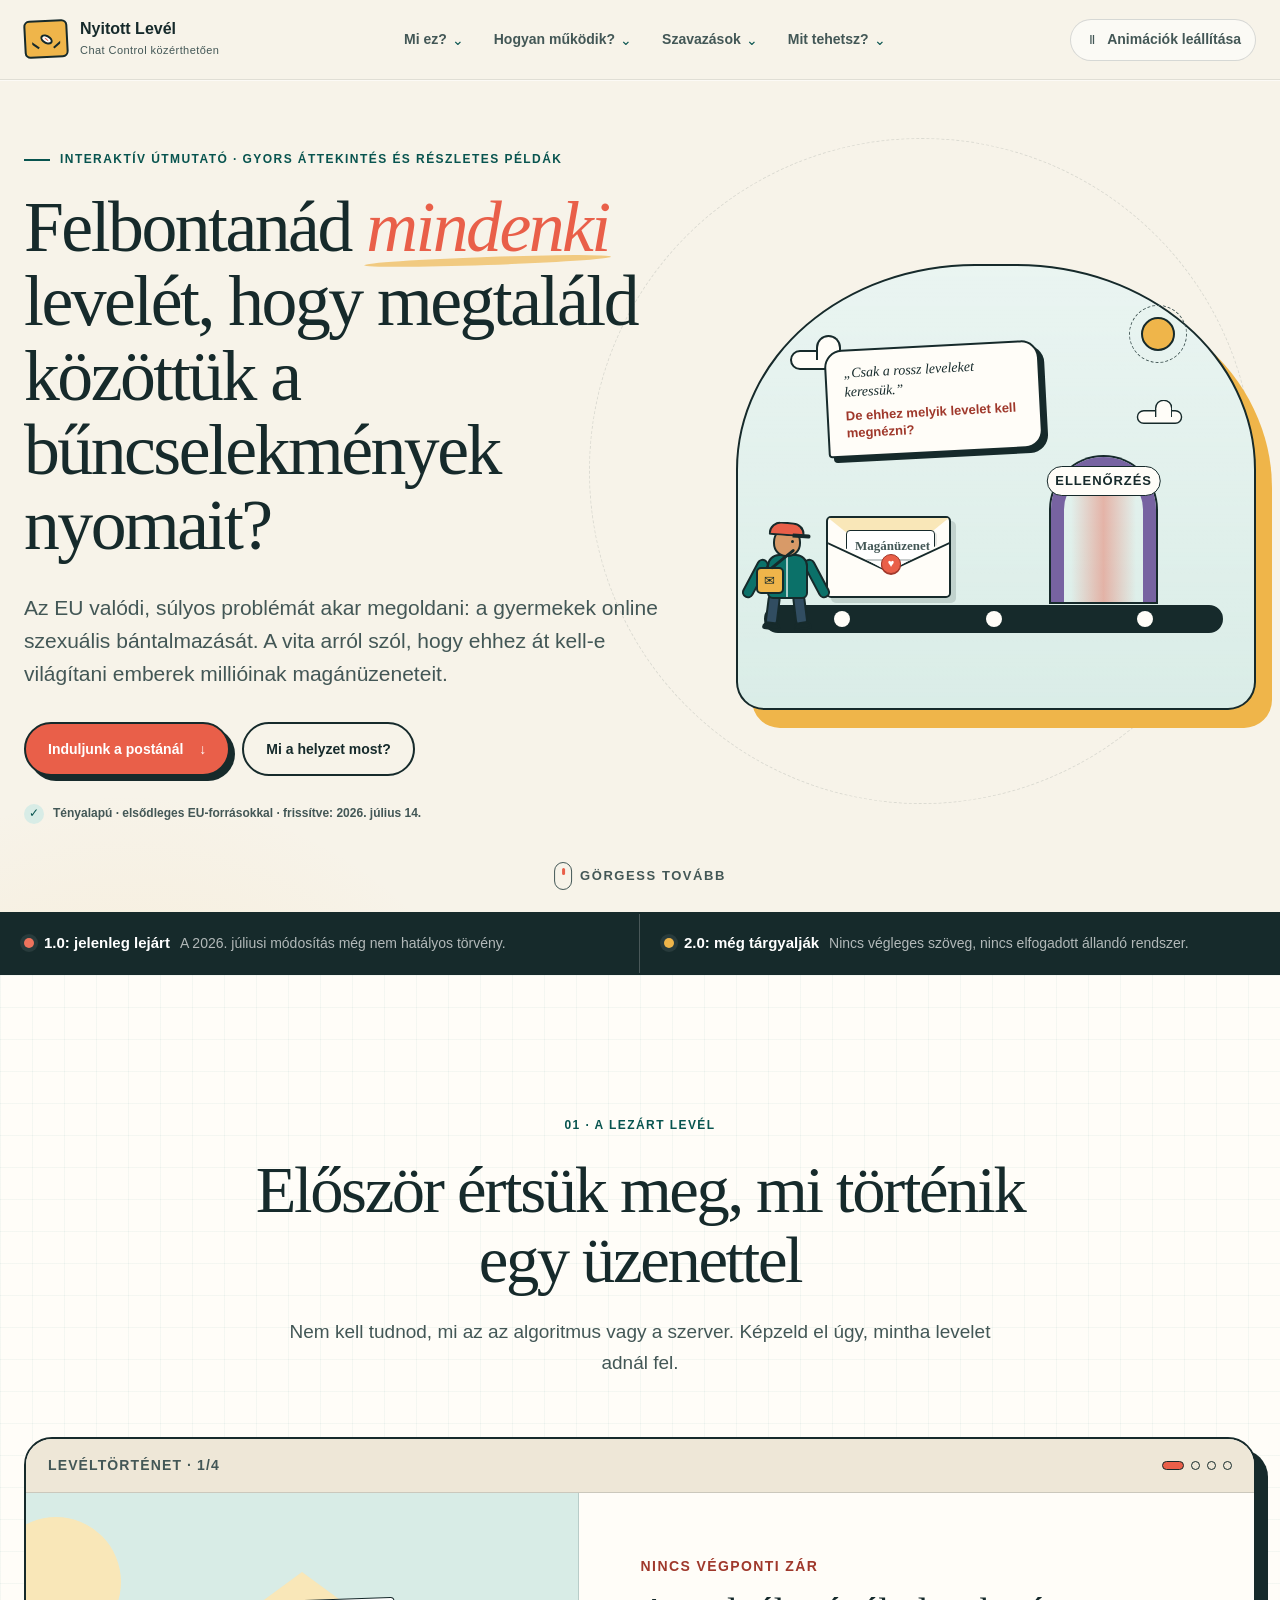
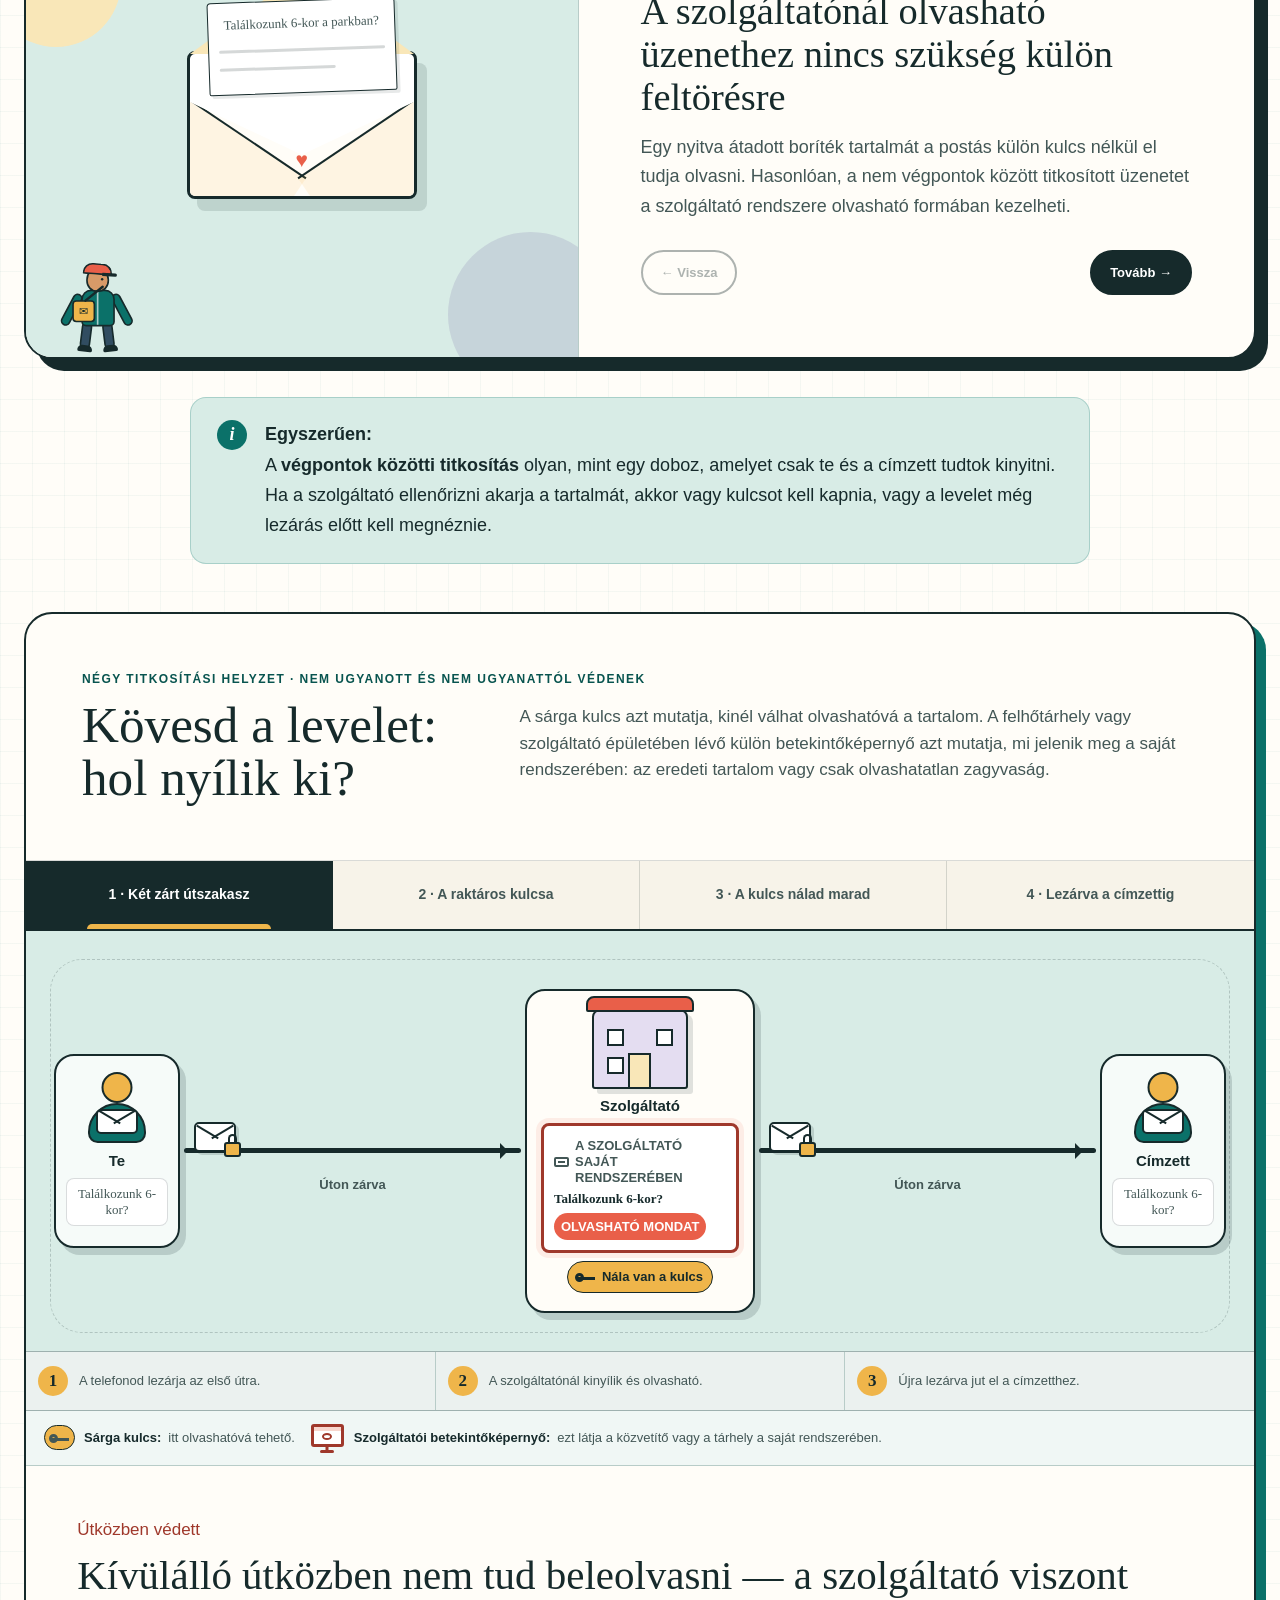
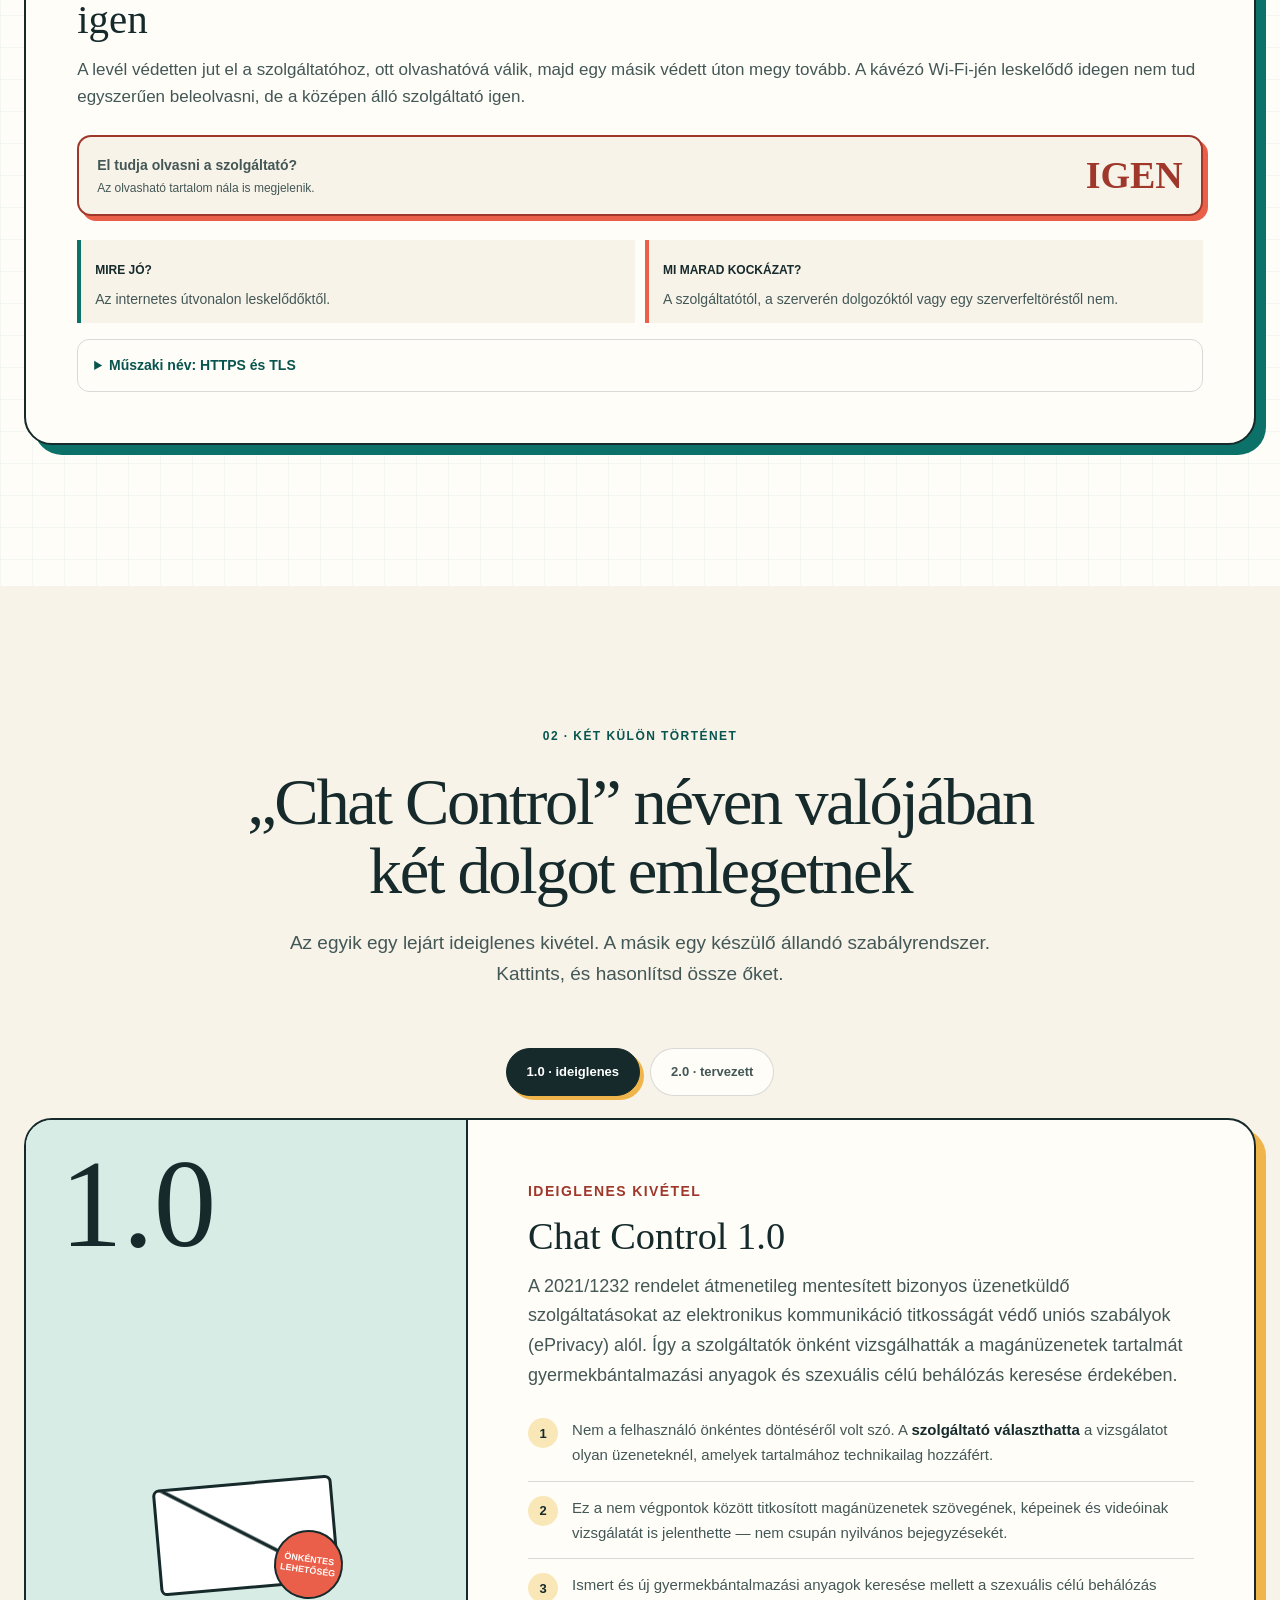
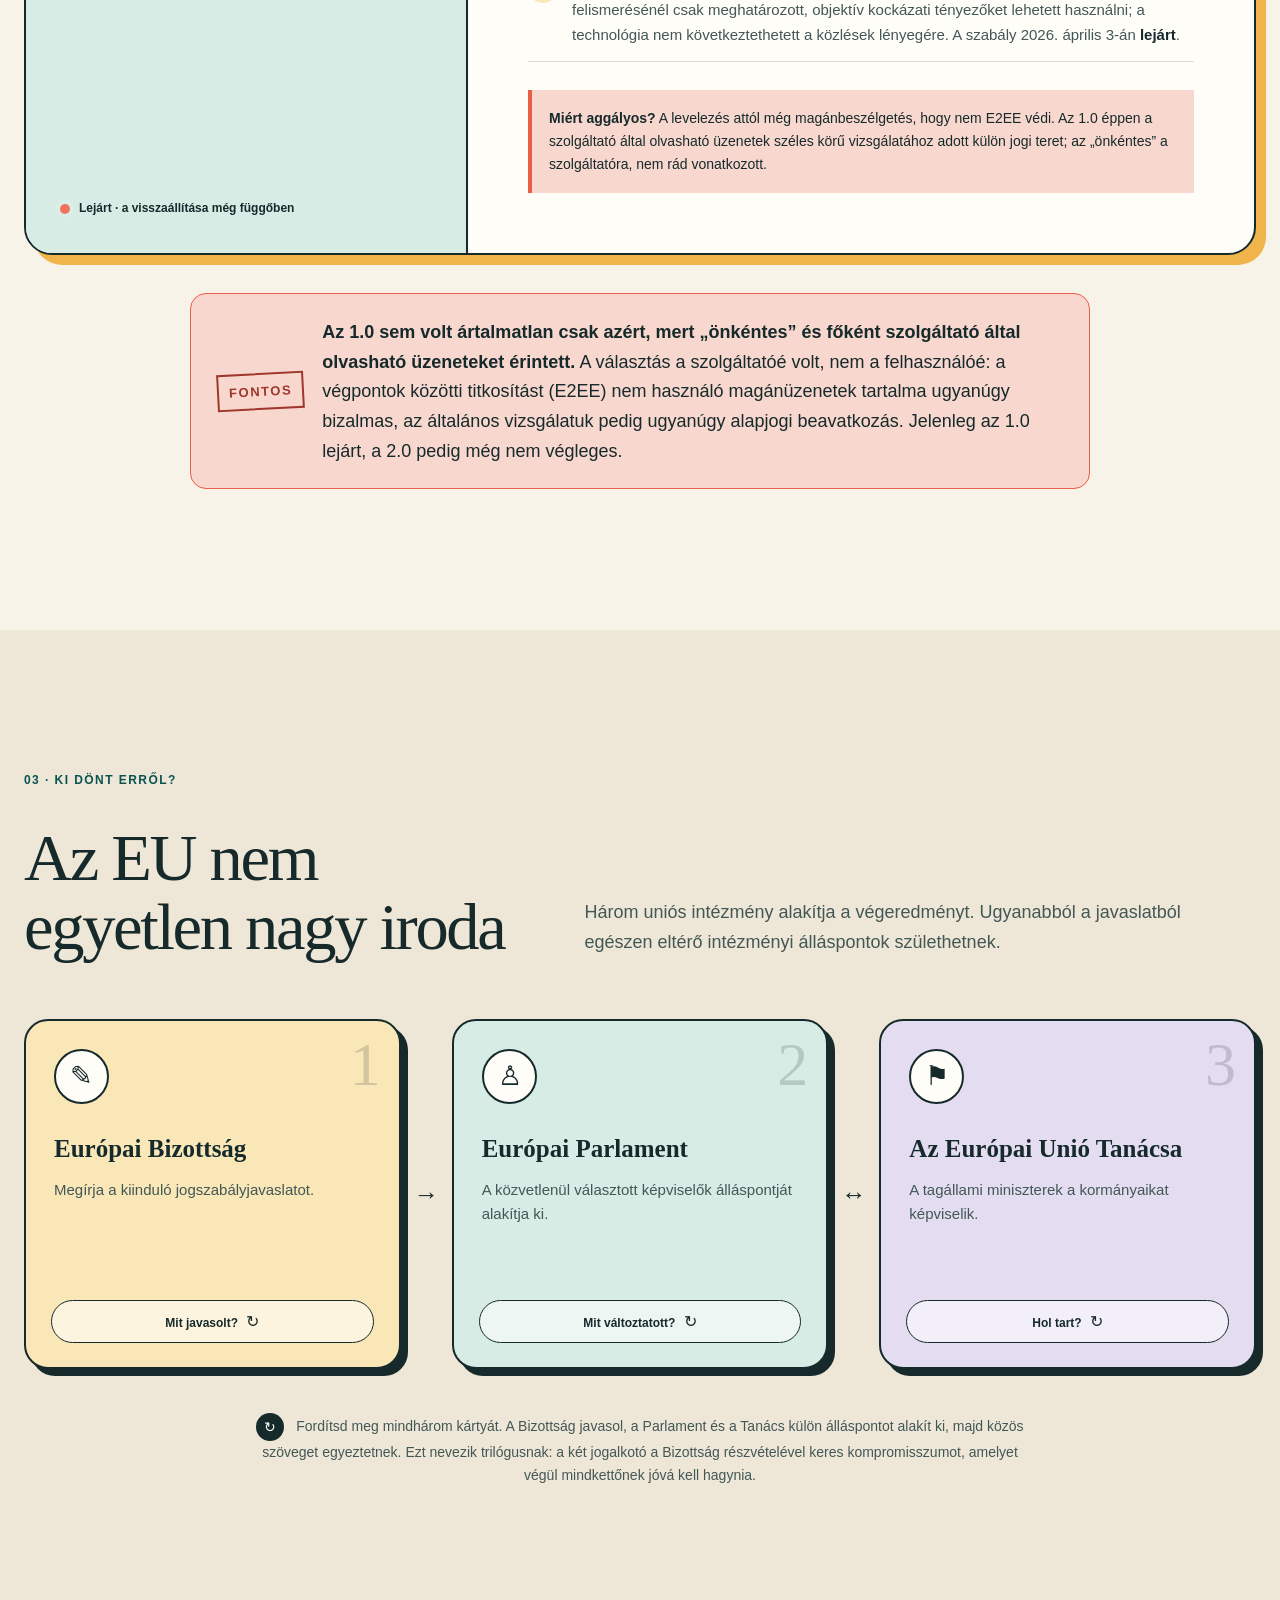
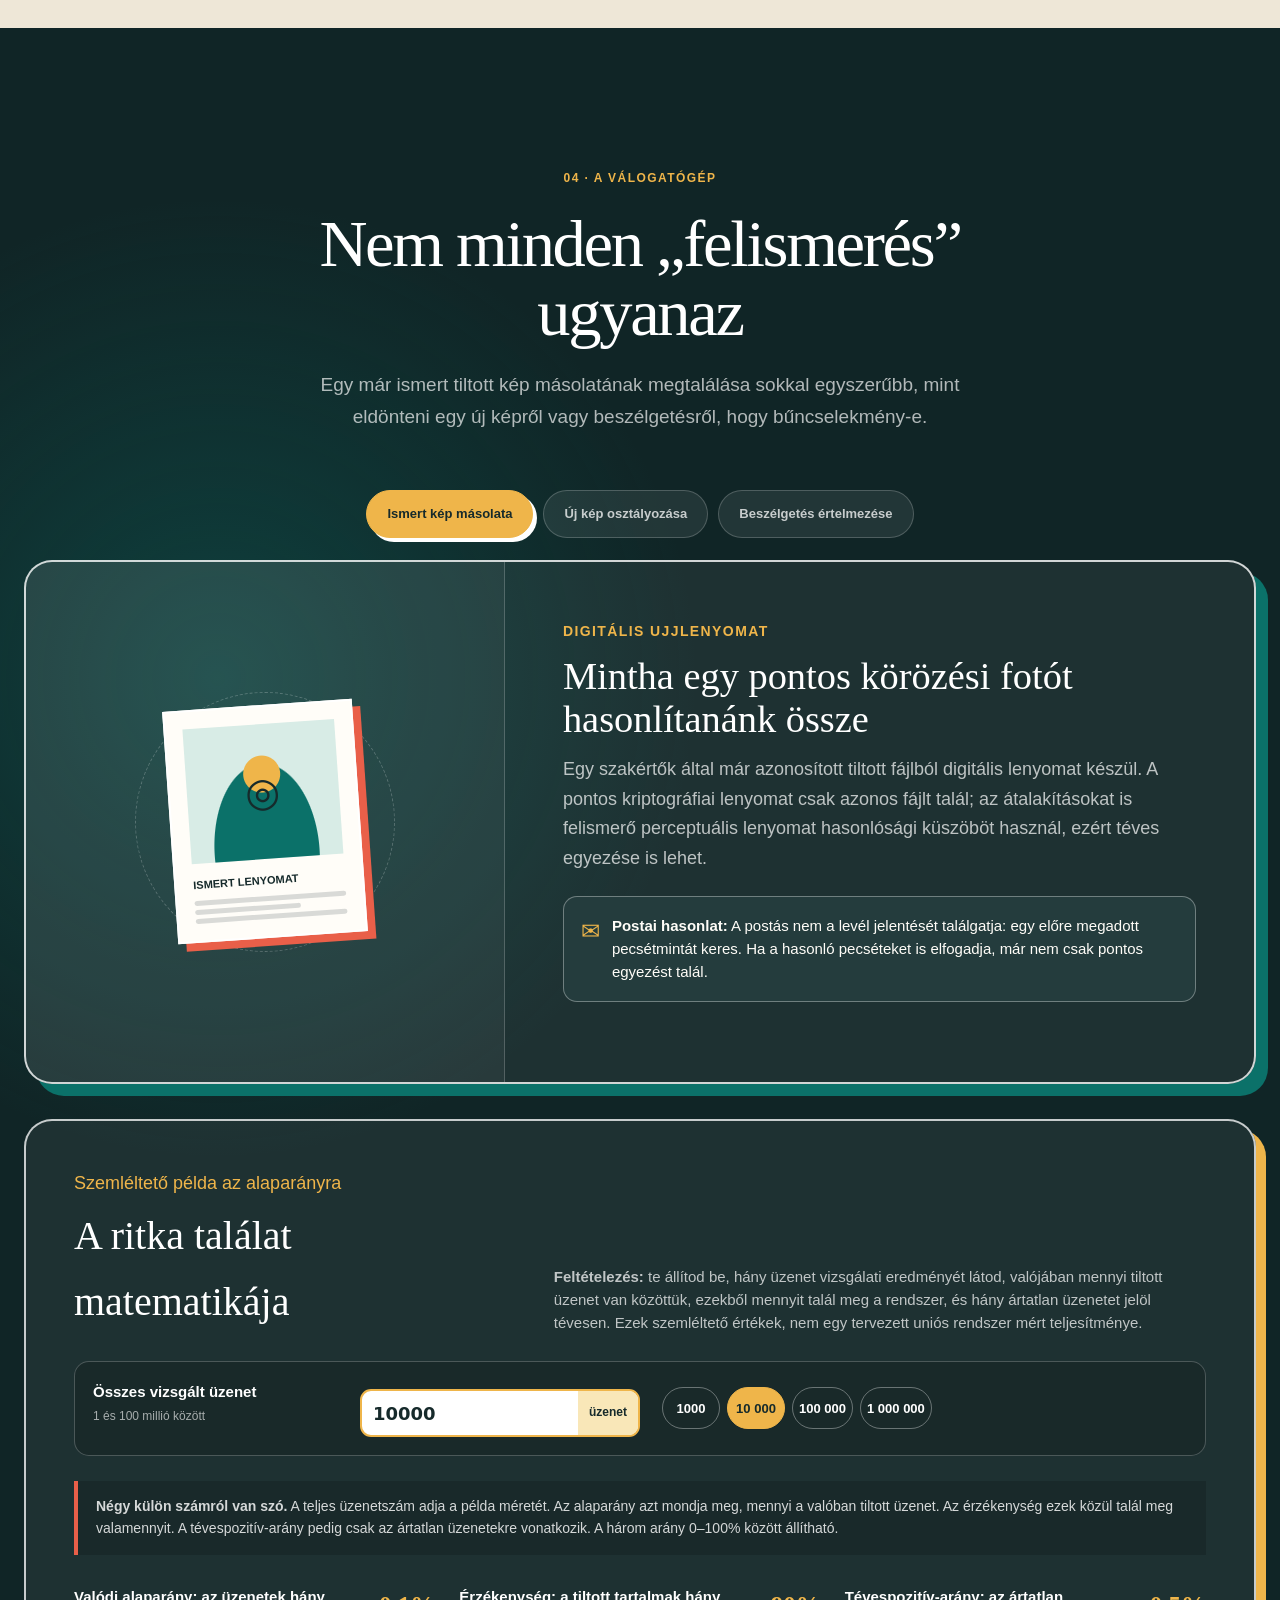
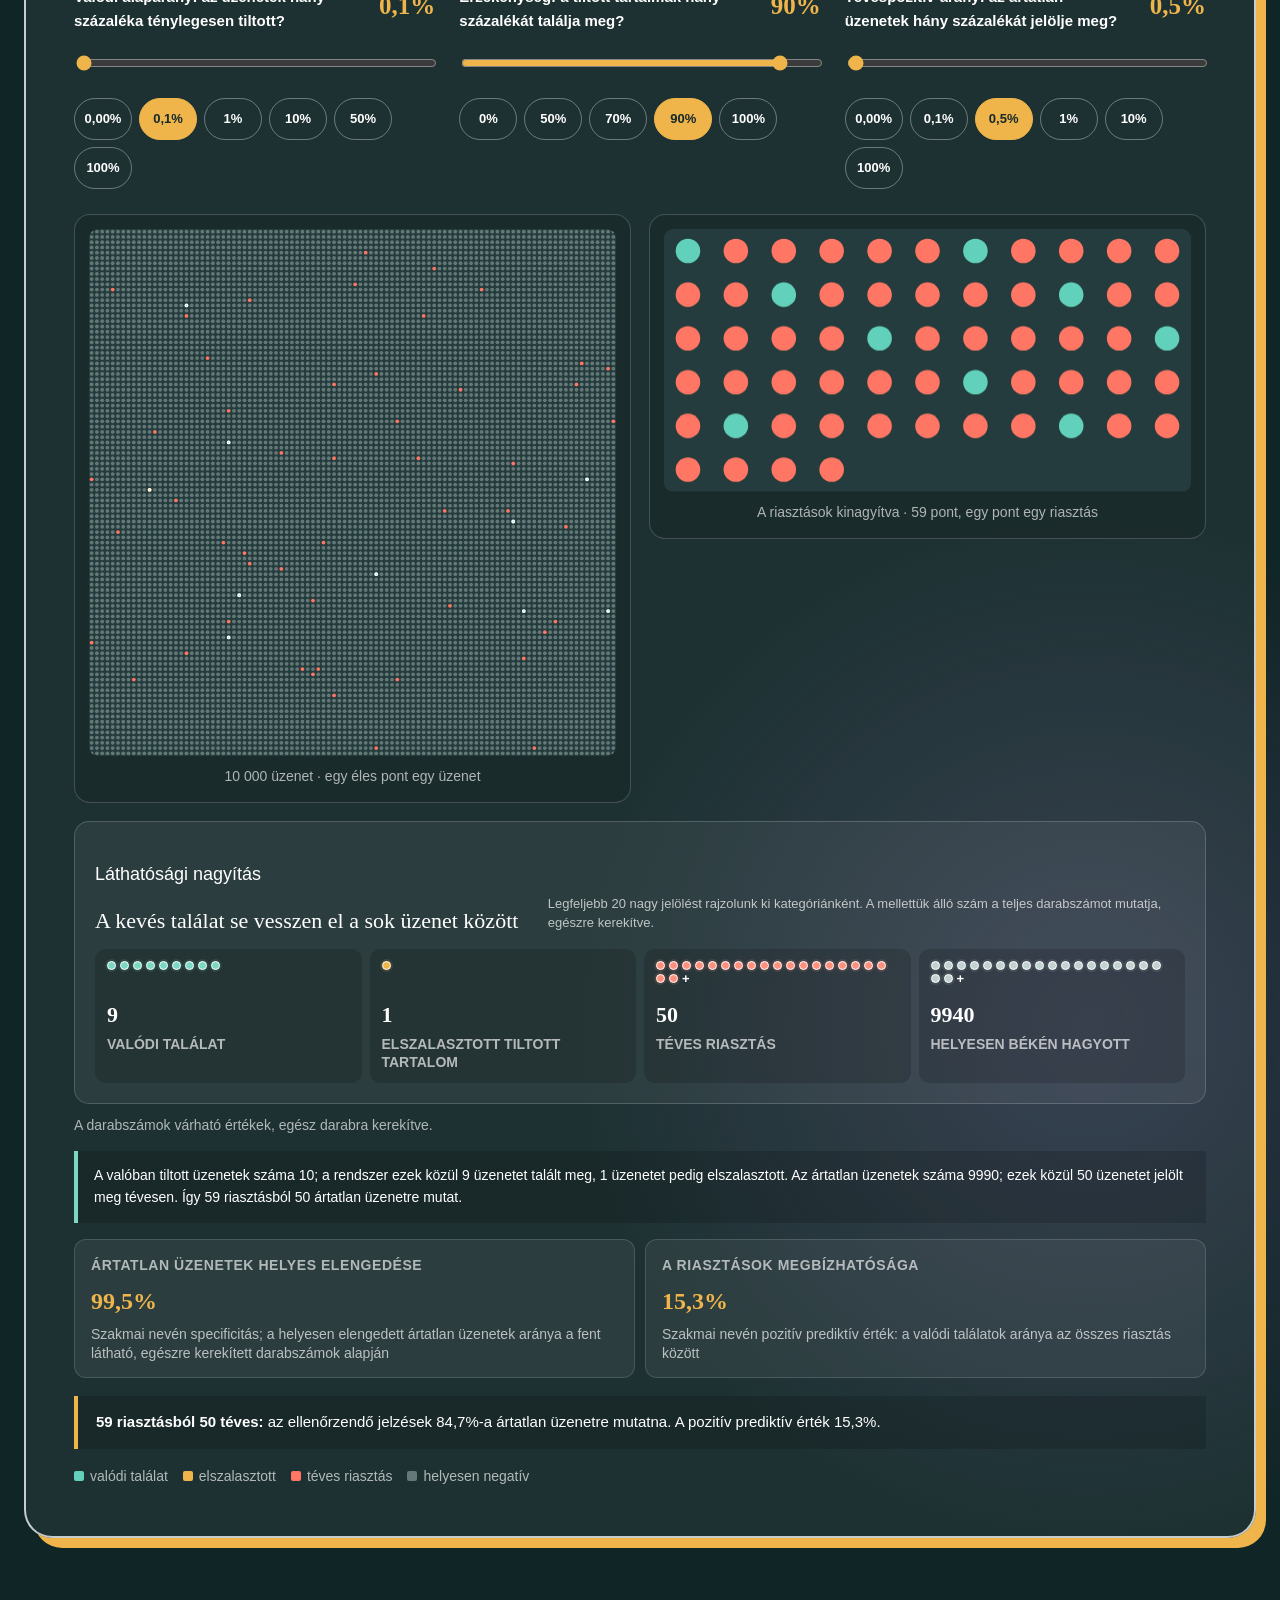
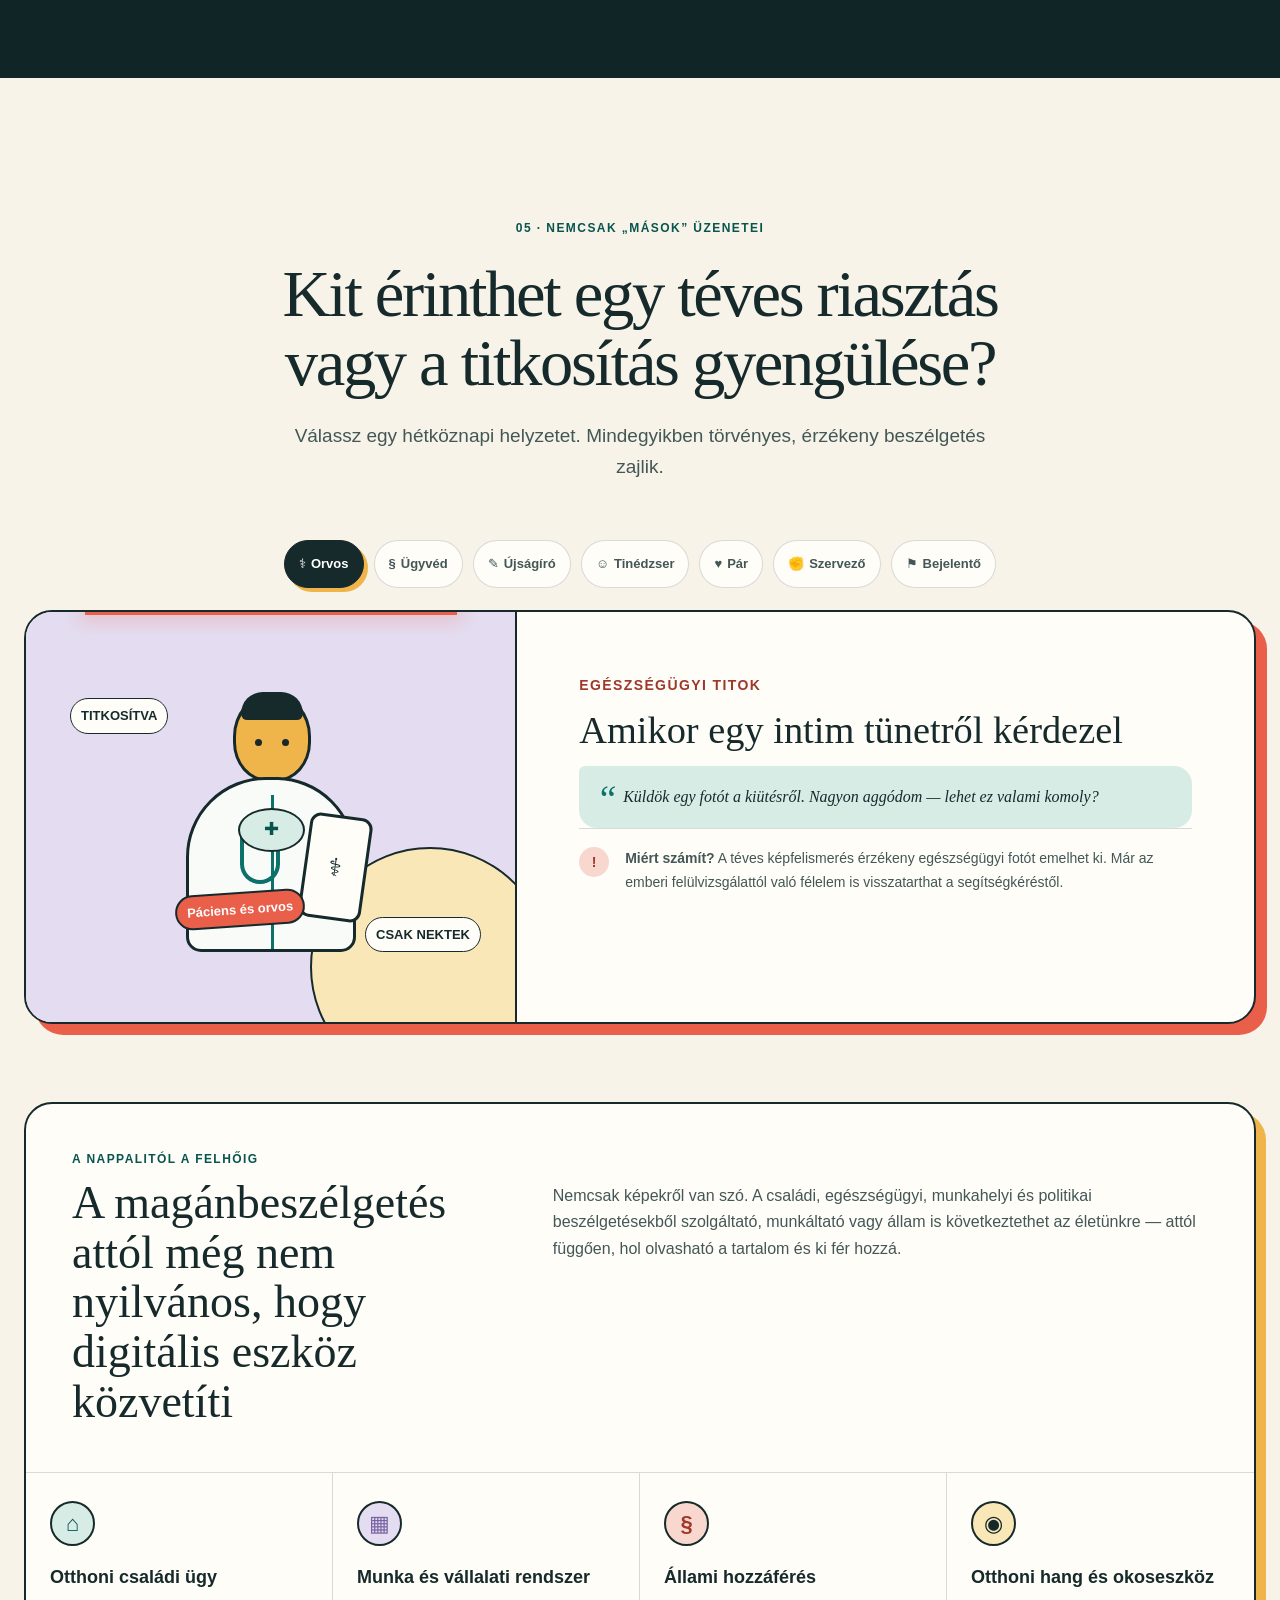
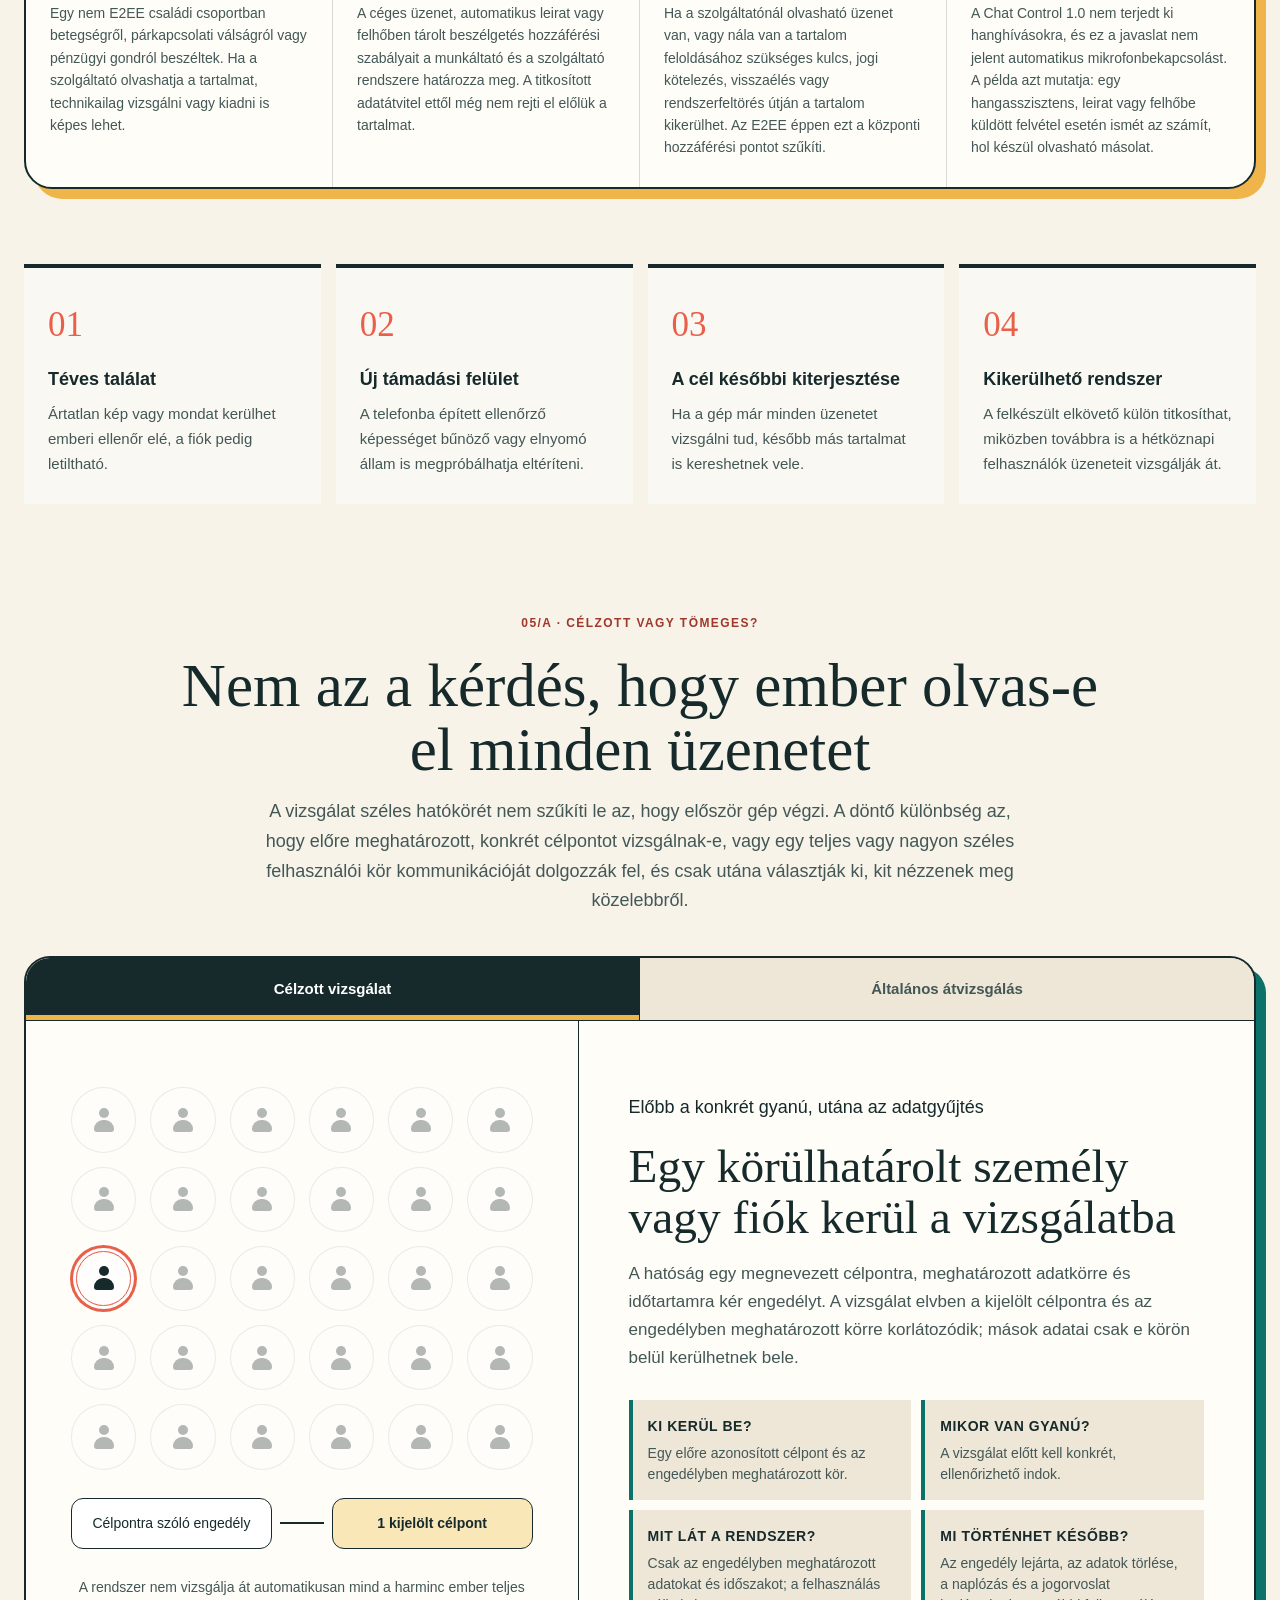
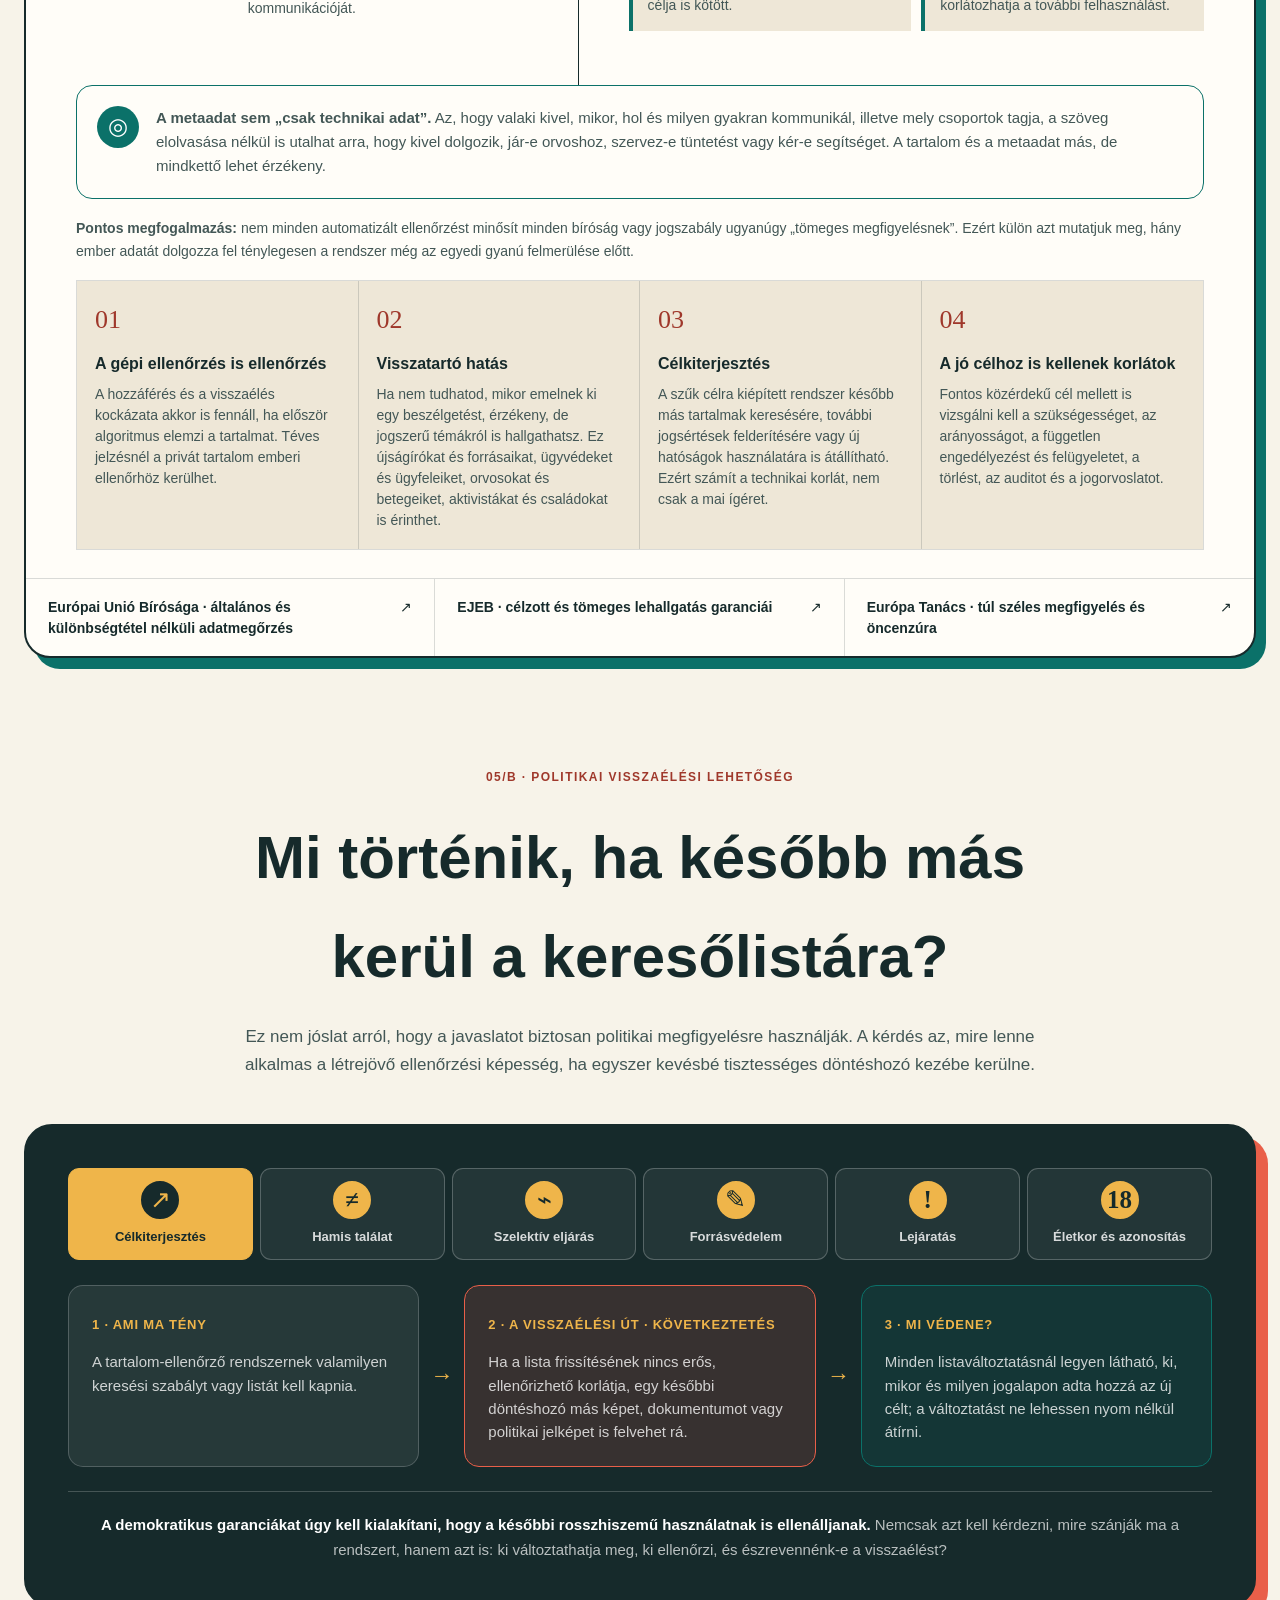
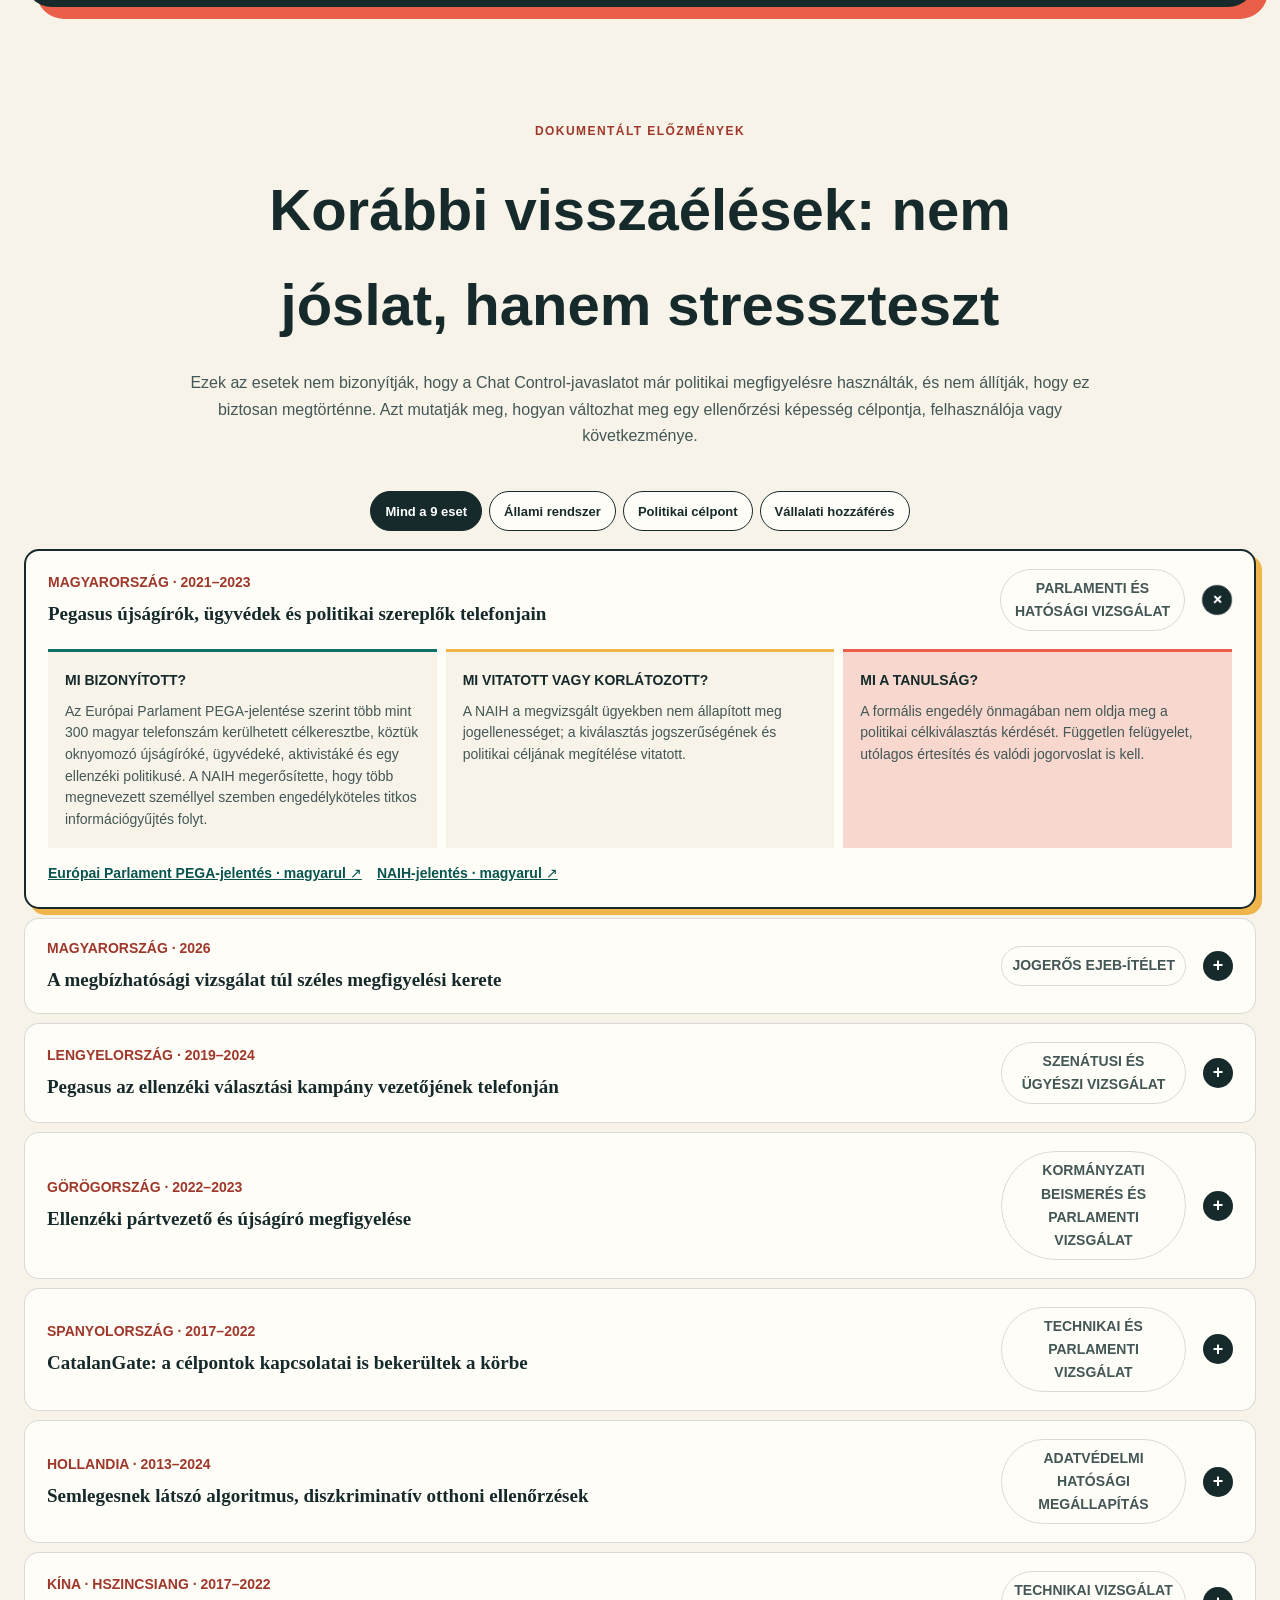
==== commit 1b347c9c: "Complete reviewed Hungarian interactive release" ====
--- a/index.html
+++ b/index.html
@@ -47,10 +47,38 @@
       </a>
 
       <nav class="desktop-nav" aria-label="Fő navigáció">
-        <a href="#mi-ez">Mi ez?</a>
-        <a href="#hogyan-mukodik">Hogyan működik?</a>
-        <a href="#szavazas">Szavazások</a>
-        <a href="#mit-tehetsz">Mit tehetsz?</a>
+        <div class="nav-group">
+          <a href="#mi-ez">Mi ez?<span class="nav-chevron" aria-hidden="true">⌄</span></a>
+          <div class="nav-submenu" aria-label="Mi ez? alcímek">
+            <a href="#posta">Levéltörténet</a>
+            <a href="#mi-ez">Az 1.0 és a 2.0</a>
+            <a href="#intezmenyek">Ki dönt erről?</a>
+          </div>
+        </div>
+        <div class="nav-group">
+          <a href="#hogyan-mukodik">Hogyan működik?<span class="nav-chevron" aria-hidden="true">⌄</span></a>
+          <div class="nav-submenu" aria-label="Hogyan működik? alcímek">
+            <a href="#hogyan-mukodik">Felismerési módok</a>
+            <a href="#kockazatok">Kinek árthat?</a>
+            <a href="#tomeges-megfigyeles">Tömeges megfigyelés</a>
+            <a href="#visszaeles">Visszaélési lehetőségek</a>
+          </div>
+        </div>
+        <div class="nav-group">
+          <a href="#szavazas">Szavazások<span class="nav-chevron" aria-hidden="true">⌄</span></a>
+          <div class="nav-submenu" aria-label="Szavazások alcímek">
+            <a href="#szavazas">Időrend és szavazatok</a>
+            <a href="#merleg">Az érvek mérlege</a>
+          </div>
+        </div>
+        <div class="nav-group">
+          <a href="#mit-tehetsz">Mit tehetsz?<span class="nav-chevron" aria-hidden="true">⌄</span></a>
+          <div class="nav-submenu nav-submenu--right" aria-label="Mit tehetsz? alcímek">
+            <a href="#mit-tehetsz">Cselekvési lehetőségek</a>
+            <a href="#kapcsolodas">Szervezetek és közösségek</a>
+            <a href="#forrasok">Források</a>
+          </div>
+        </div>
       </nav>
 
       <div class="header-actions">
@@ -66,10 +94,22 @@
     </header>
 
     <nav class="mobile-nav" id="mobileNav" aria-label="Mobil navigáció" hidden>
-      <a href="#mi-ez">Mi ez?</a>
-      <a href="#hogyan-mukodik">Hogyan működik?</a>
-      <a href="#szavazas">Szavazások</a>
-      <a href="#mit-tehetsz">Mit tehetsz?</a>
+      <div class="mobile-nav__group">
+        <a class="mobile-nav__parent" href="#mi-ez">Mi ez?</a>
+        <a href="#posta">Levéltörténet</a><a href="#mi-ez">Az 1.0 és a 2.0</a><a href="#intezmenyek">Ki dönt erről?</a>
+      </div>
+      <div class="mobile-nav__group">
+        <a class="mobile-nav__parent" href="#hogyan-mukodik">Hogyan működik?</a>
+        <a href="#hogyan-mukodik">Felismerési módok</a><a href="#kockazatok">Kinek árthat?</a><a href="#tomeges-megfigyeles">Tömeges megfigyelés</a><a href="#visszaeles">Visszaélési lehetőségek</a>
+      </div>
+      <div class="mobile-nav__group">
+        <a class="mobile-nav__parent" href="#szavazas">Szavazások</a>
+        <a href="#szavazas">Időrend és szavazatok</a><a href="#merleg">Az érvek mérlege</a>
+      </div>
+      <div class="mobile-nav__group">
+        <a class="mobile-nav__parent" href="#mit-tehetsz">Mit tehetsz?</a>
+        <a href="#mit-tehetsz">Cselekvési lehetőségek</a><a href="#kapcsolodas">Szervezetek és közösségek</a><a href="#forrasok">Források</a>
+      </div>
     </nav>
 
     <main id="tartalom">
@@ -188,8 +228,8 @@
         </div>
       </section>
 
-      <section class="chapter story-section institution-section" data-chapter="3" aria-labelledby="intezmenyek-title">
-        <div class="chapter-heading reveal">
+      <section class="chapter story-section institution-section" id="intezmenyek" data-chapter="3" aria-labelledby="intezmenyek-title">
+        <div class="chapter-heading chapter-heading--split reveal">
           <p class="chapter-number">03 · Ki dönt erről?</p>
           <h2 id="intezmenyek-title">Az EU nem egyetlen nagy iroda</h2>
           <p>Három uniós intézmény alakítja a végeredményt. Ugyanabból a javaslatból egészen eltérő intézményi álláspontok születhetnek.</p>
@@ -266,7 +306,7 @@
         <detection-lab class="reveal"></detection-lab>
       </section>
 
-      <section class="chapter story-section" data-chapter="5" aria-labelledby="kockazat-title">
+      <section class="chapter story-section" id="kockazatok" data-chapter="5" aria-labelledby="kockazat-title">
         <div class="chapter-heading reveal">
           <p class="chapter-number">05 · Nemcsak „mások” üzenetei</p>
           <h2 id="kockazat-title">Kit érinthet egy téves riasztás vagy a titkosítás gyengülése?</h2>
@@ -312,14 +352,14 @@
           </article>
         </div>
 
-        <div class="surveillance-intro reveal">
+        <div class="surveillance-intro reveal" id="tomeges-megfigyeles">
           <p class="chapter-number">05/A · Célzott vagy tömeges?</p>
           <h2>Nem az a kérdés, hogy ember olvas-e el minden üzenetet</h2>
           <p>A vizsgálat széles hatókörét nem szűkíti le az, hogy először gép végzi. A döntő különbség az, hogy előre meghatározott, konkrét célpontot vizsgálnak-e, vagy egy teljes vagy nagyon széles felhasználói kör kommunikációját dolgozzák fel, és csak utána választják ki, kit nézzenek meg közelebbről.</p>
         </div>
         <surveillance-contrast class="reveal"></surveillance-contrast>
 
-        <div class="abuse-intro reveal">
+        <div class="abuse-intro reveal" id="visszaeles">
           <p class="chapter-number">05/B · Politikai visszaélési lehetőség</p>
           <h2>Mi történik, ha később más kerül a keresőlistára?</h2>
           <p>Ez nem jóslat arról, hogy a javaslatot biztosan politikai megfigyelésre használják. A kérdés az, mire lenne alkalmas a létrejövő ellenőrzési képesség, ha egyszer kevésbé tisztességes döntéshozó kezébe kerülne.</p>
@@ -366,7 +406,7 @@
         <vote-simulator class="reveal"></vote-simulator>
       </section>
 
-      <section class="chapter story-section balance-section" data-chapter="7" aria-labelledby="merleg-title">
+      <section class="chapter story-section balance-section" id="merleg" data-chapter="7" aria-labelledby="merleg-title">
         <div class="chapter-heading reveal">
           <p class="chapter-number">07 · A mérleg két serpenyője</p>
           <h2 id="merleg-title">A cél fontos. Az eszközt mégis meg kell vizsgálni.</h2>
@@ -442,9 +482,9 @@
         <div class="action-banner reveal">
           <div>
             <span>Teljes háttéranyag</span>
-            <h3>12 600 szavas, Markdown-formátumú technikai jelentés, 61 egyedi hivatkozott forrással</h3>
-          </div>
-          <a class="primary-button primary-button--ink" href="chat-control-report.md">Jelentés megnyitása <span aria-hidden="true">→</span></a>
+            <h3>13 240 szavas, Markdown-formátumú technikai jelentés, 61 egyedi hivatkozott forrással</h3>
+          </div>
+          <a class="primary-button primary-button--ink" href="chat-control-report.md" download="chat-control-jelentes-hu.md">Magyar jelentés letöltése <span aria-hidden="true">↓</span></a>
         </div>
       </section>
 
@@ -557,7 +597,7 @@
         </div>
       </section>
 
-      <section class="sources-section" aria-labelledby="sources-title">
+      <section class="sources-section" id="forrasok" aria-labelledby="sources-title">
         <div>
           <p class="eyebrow"><span></span> Ellenőrizd te is</p>
           <h2 id="sources-title">A legfontosabb állítások forrásai</h2>
@@ -569,7 +609,7 @@
           <a href="https://eur-lex.europa.eu/legal-content/HU/TXT/?uri=CELEX:52022PC0209" target="_blank" rel="noreferrer">
             <span>Bizottsági javaslat · magyarul</span><b>COM(2022) 209</b><i aria-hidden="true">↗</i>
           </a>
-          <a href="https://www.edpb.europa.eu/system/files/2022-07/edpb_edps_jointopinion_202204_csam_en.pdf" target="_blank" rel="noreferrer">
+          <a href="https://www.edpb.europa.eu/documents/legislative-opinion/edpb-edps-joint-opinion-042022-on-the-proposal-for-a-regulation-of_en" target="_blank" rel="noreferrer">
             <span>Adatvédelmi vélemény · angolul</span><b>EDPB–EDPS 4/2022</b><i aria-hidden="true">↗</i>
           </a>
           <a href="https://data.europarl.europa.eu/distribution/reds_iPlPv_Vot/PV-10-2026-07-09-VOT/PV-10-2026-07-09-VOT-FNL_en.pdf" target="_blank" rel="noreferrer">
@@ -603,7 +643,7 @@
         <span class="brand-mark" aria-hidden="true"><span class="brand-envelope"></span><span class="brand-eye"></span></span>
         <div><b>Nyitott Levél</b><span>Egy aggódó állampolgár ismeretterjesztő oldala.</span></div>
       </div>
-      <p><strong>Fontos:</strong> ezt az oldalt nem ügyvédi iroda, jogi szakértői testület vagy sajtószerkesztőség ellenőrizte. Egy aggódó állampolgár készítette, hogy felhívja a figyelmet a technikai és alapjogi részletekre. Nem jogi tanács; ellenőrizd az állításokat a hivatkozott elsődleges forrásokban. Az információk ellenőrzésének dátuma: 2026. július 14. A forráskód AGPL-3.0-or-later licenc alatt érhető el.</p>
+      <p><strong>Fontos:</strong> ezt az oldalt nem ügyvédi iroda, jogi szakértői testület vagy sajtószerkesztőség ellenőrizte. Egy aggódó állampolgár készítette, hogy felhívja a figyelmet a technikai és alapjogi részletekre. <b>Az oldal nem támogat egyetlen politikai pártot sem, és nem pártpolitikai kampány:</b> a magánkommunikáció védelme, a jogállami garanciák és a gyermekek hatékony védelme pártpolitikai hovatartozástól független, alapvető ügy. Nem jogi tanács; ellenőrizd az állításokat a hivatkozott elsődleges forrásokban. Az információk ellenőrzésének dátuma: 2026. július 14. A forráskód AGPL-3.0-or-later licenc alatt érhető el.</p>
       <nav class="footer-links" aria-label="Az oldal és a projekt hivatkozásai">
         <a href="#kapcsolodas">Kapcsolódási pontok</a>
         <a href="https://github.com/IPlayZed/nyitottlevel.hu/issues/new?template=feedback_hu.yml" target="_blank" rel="noreferrer">Visszajelzés ↗</a>
@@ -621,7 +661,7 @@
         <div><span class="status-dot status-dot--off"></span><b>Chat Control 1.0</b><p>2026. április 3-án lejárt. A Parlament július 9-én módosította a Tanács visszaállítást célzó szövegét; a Tanácsnak még el kell fogadnia a módosításokat, vagy egyeztetés következik.</p></div>
         <div><span class="status-dot status-dot--pending"></span><b>Chat Control 2.0</b><p>Állandó rendelettervezet. Öt intézményközi tárgyalás után sincs teljes megállapodás, főként az üzenetfelismerésről.</p></div>
       </div>
-      <a class="text-link" href="chat-control-report.md#14-assessment-and-what-happens-next">Részletes jogi helyzet →</a>
+      <a class="text-link" href="chat-control-report.md" download="chat-control-jelentes-hu.md">Részletes magyar jelentés letöltése ↓</a>
     </dialog>
 
     <dialog class="site-dialog" id="letterDialog" aria-labelledby="letter-title">
@@ -643,7 +683,7 @@
     <div class="toast" id="toast" role="status" aria-live="polite" aria-atomic="true"></div>
 
     <noscript>
-      <div class="noscript-note">Az interaktív ábrákhoz JavaScript szükséges. A teljes kutatási jelentés ettől függetlenül elérhető a <a href="chat-control-report.md">chat-control-report.md</a> fájlban.</div>
+      <div class="noscript-note">Az interaktív ábrákhoz JavaScript szükséges. A teljes magyar kutatási jelentés ettől függetlenül <a href="chat-control-report.md" download="chat-control-jelentes-hu.md">Markdown-fájlként letölthető</a>.</div>
     </noscript>
   </body>
 </html>
--- a/styles.css
+++ b/styles.css
@@ -19,7 +19,7 @@
   --shadow-small: 0 8px 24px rgba(22, 42, 43, 0.1);
   --radius: 28px;
   --radius-small: 16px;
-  --max: 1500px;
+  --max: 1720px;
   --header-height: 80px;
   color-scheme: light;
   font-family: Inter, ui-sans-serif, -apple-system, BlinkMacSystemFont, "Segoe UI", sans-serif;
@@ -225,10 +225,20 @@
 
 .desktop-nav {
   display: flex;
+  align-self: stretch;
+  align-items: stretch;
   gap: 6px;
 }
 
+.nav-group {
+  position: relative;
+  display: flex;
+  align-items: stretch;
+}
+
 .desktop-nav a {
+  display: flex;
+  align-items: center;
   padding: 8px 12px;
   border-radius: 999px;
   color: var(--ink-soft);
@@ -238,10 +248,50 @@
   transition: background 180ms ease, color 180ms ease;
 }
 
-.desktop-nav a:hover {
+.desktop-nav a:hover,
+.desktop-nav a:focus-visible,
+.nav-group:focus-within > a {
   background: white;
   color: var(--ink);
 }
+
+.nav-chevron {
+  margin-left: 5px;
+  color: var(--teal-dark);
+  font-size: 14px;
+  line-height: 1;
+  transition: transform 180ms ease;
+}
+
+.nav-submenu {
+  position: absolute;
+  z-index: 110;
+  top: calc(100% - 7px);
+  left: 0;
+  display: grid;
+  min-width: 230px;
+  padding: 8px;
+  border: 1px solid var(--line);
+  border-radius: 15px;
+  background: var(--paper-light);
+  box-shadow: 8px 10px 24px rgba(22,42,43,.16);
+  opacity: 0;
+  visibility: hidden;
+  transform: translateY(-5px);
+  transition: opacity 160ms ease, transform 160ms ease, visibility 160ms;
+}
+
+.nav-submenu--right { right: 0; left: auto; }
+.nav-submenu a { min-height: 42px; padding: 9px 11px; border-radius: 9px; font-size: 13px; }
+.nav-submenu a + a { border-top: 1px solid rgba(22,42,43,.08); }
+.nav-group:hover .nav-submenu,
+.nav-group:focus-within .nav-submenu {
+  opacity: 1;
+  visibility: visible;
+  transform: translateY(0);
+}
+.nav-group:hover .nav-chevron,
+.nav-group:focus-within .nav-chevron { transform: rotate(180deg); }
 
 .header-actions {
   display: flex;
@@ -342,6 +392,10 @@
   z-index: 99;
   inset: var(--header-height) 0 auto;
   display: grid;
+  grid-template-columns: repeat(2, minmax(0, 1fr));
+  gap: 12px;
+  max-height: calc(100dvh - var(--header-height));
+  overflow-y: auto;
   padding: 18px 24px 26px;
   border-bottom: 1px solid var(--line);
   background: var(--paper);
@@ -350,13 +404,25 @@
 
 .mobile-nav[hidden] { display: none; }
 
+.mobile-nav__group {
+  display: grid;
+  align-content: start;
+  padding: 8px 14px 12px;
+  border: 1px solid var(--line);
+  border-radius: 14px;
+  background: var(--paper-light);
+}
+
 .mobile-nav a {
-  padding: 13px 4px;
-  border-bottom: 1px solid var(--line);
-  font-size: 18px;
+  padding: 9px 4px;
+  border-bottom: 1px solid rgba(22,42,43,.09);
+  color: var(--ink-soft);
+  font-size: 15px;
   font-weight: 800;
   text-decoration: none;
 }
+.mobile-nav a:last-child { border-bottom: 0; }
+.mobile-nav .mobile-nav__parent { color: var(--ink); font-size: 18px; }
 
 .story-section,
 .sources-section,
@@ -899,6 +965,26 @@
   font-size: 19px;
 }
 
+.institution-section .chapter-heading--split {
+  display: grid;
+  grid-template-columns: minmax(320px, .85fr) minmax(420px, 1.15fr);
+  align-items: end;
+  gap: 12px clamp(42px, 5vw, 78px);
+  max-width: 1400px;
+  text-align: left;
+}
+.institution-section .chapter-heading--split .chapter-number {
+  grid-column: 1 / -1;
+  justify-content: flex-start;
+}
+.institution-section .chapter-heading--split h2 { margin: 0; }
+.institution-section .chapter-heading--split > p:last-child {
+  max-width: 600px;
+  margin: 0 0 4px;
+  font-size: 18px;
+  line-height: 1.65;
+}
+
 .plain-language,
 .fact-callout {
   display: flex;
@@ -1011,6 +1097,7 @@
 
 .mail-illustration {
   position: relative;
+  container-type: inline-size;
   display: grid;
   place-items: center;
   min-height: 350px;
@@ -1046,46 +1133,107 @@
   position: relative;
   z-index: 2;
   width: 230px;
-  height: 150px;
+  height: 148px;
+  overflow: visible;
   border: 3px solid var(--ink);
   border-radius: 8px;
-  background: var(--paper-light);
+  background: white;
   box-shadow: 10px 12px 0 rgba(22,42,43,.13);
   transition: transform 400ms cubic-bezier(.2,.8,.2,1);
 }
 
-.mail-object::before,
-.mail-object::after {
-  position: absolute;
-  top: -2px;
-  width: 135px;
-  height: 3px;
-  background: var(--ink);
+.mail-object::after { display: none; }
+.mail-object::before {
+  position: absolute;
+  z-index: 6;
+  top: 0;
+  left: 0;
+  display: block;
+  width: 100%;
+  height: 100%;
+  border-radius: 4px;
+  background:
+    linear-gradient(34deg, transparent 49%, rgba(22,42,43,.28) 49.5%, transparent 50.5%) left bottom / 51% 72% no-repeat,
+    linear-gradient(-34deg, transparent 49%, rgba(22,42,43,.28) 49.5%, transparent 50.5%) right bottom / 51% 72% no-repeat,
+    var(--mustard-pale);
   content: "";
 }
 
-.mail-object::before { left: -11px; transform: rotate(34deg); transform-origin: left; }
-.mail-object::after { right: -11px; transform: rotate(-34deg); transform-origin: right; }
-
-.mail-object.is-open::before { transform: rotate(-35deg) translate(-12px, -55px); }
-.mail-object.is-open::after { transform: rotate(35deg) translate(12px, -55px); }
-
 .mail-note {
   position: absolute;
   z-index: 3;
-  inset: 23px 18px auto;
+  top: 18px;
+  left: 18px;
+  display: grid;
+  gap: 6px;
+  width: 188px;
+  min-height: 93px;
   padding: 13px 10px;
   border: 1px solid var(--ink);
+  border-radius: 4px 4px 2px 2px;
   background: white;
   color: var(--ink-soft);
   font-family: Georgia, serif;
   font-size: 13px;
   line-height: 1.4;
   text-align: center;
+  box-shadow: 3px 3px 0 rgba(22,42,43,.1);
   transition: transform 400ms ease;
 }
 
 .mail-note > span { display: block; }
+.mail-note > i { display: block; height: 3px; border-radius: 99px; background: rgba(22,42,43,.18); }
+.mail-note > i:last-child { width: 70%; }
+
+.mail-envelope-flap {
+  position: absolute;
+  z-index: 4;
+  top: 0;
+  left: 0;
+  width: 100%;
+  height: 82px;
+  background: var(--mustard-pale);
+  clip-path: polygon(0 0, 100% 0, 50% 100%);
+  filter: drop-shadow(0 2px 0 var(--ink));
+  transform-origin: 50% 0;
+}
+
+.mail-envelope-pocket {
+  position: absolute;
+  z-index: 5;
+  right: 0;
+  bottom: 0;
+  left: 0;
+  height: 94px;
+  overflow: hidden;
+  border-radius: 0 0 5px 5px;
+  background: var(--paper-light);
+  clip-path: polygon(0 0, 50% 56%, 100% 0, 100% 100%, 0 100%);
+}
+
+.mail-envelope-pocket::before,
+.mail-envelope-pocket::after {
+  position: absolute;
+  bottom: -42px;
+  width: 150px;
+  height: 112px;
+  border-top: 2px solid var(--ink);
+  background: rgba(246,183,70,.12);
+  content: "";
+}
+.mail-envelope-pocket::before { left: -52px; transform: rotate(34deg); }
+.mail-envelope-pocket::after { right: -52px; transform: rotate(-34deg); }
+
+.mail-envelope-heart {
+  position: absolute;
+  z-index: 7;
+  right: 50%;
+  bottom: 26px;
+  color: var(--coral);
+  font-size: 21px;
+  line-height: 1;
+  transform: translateX(50%);
+}
 
 .mail-note-cipher {
   color: var(--coral-dark);
@@ -1098,7 +1246,6 @@
 .mail-note-plain { color: var(--ink-soft); }
 
 .mail-object.is-e2ee .mail-note {
-  min-height: 62px;
   animation: mail-e2ee-note 7.2s ease-in-out infinite;
 }
 
@@ -1111,10 +1258,12 @@
   animation: mail-e2ee-plain 7.2s ease-in-out infinite;
 }
 
-.mail-object.is-e2ee::before { animation: mail-e2ee-open-left 7.2s ease-in-out infinite; }
-.mail-object.is-e2ee::after { animation: mail-e2ee-open-right 7.2s ease-in-out infinite; }
-
-.mail-object.is-open .mail-note { transform: translateY(-65px) rotate(-2deg); }
+.mail-object.is-e2ee .mail-envelope-flap { animation: mail-e2ee-flap 7.2s ease-in-out infinite; }
+.mail-object.is-e2ee::before { animation: mail-e2ee-closure 7.2s ease-in-out infinite; }
+
+.mail-object.is-open::before { opacity: 0; }
+.mail-object.is-open .mail-envelope-flap { z-index: 2; transform: scaleY(-1); }
+.mail-object.is-open .mail-note { transform: translateY(-72px) rotate(-2deg); }
 
 .mail-opening-label {
   position: absolute;
@@ -1132,13 +1281,13 @@
   animation: mail-opening-label 5.4s ease-in-out infinite;
 }
 
-.mail-object.is-postman-opened::before { animation: mail-open-left 5.4s ease-in-out infinite; }
-.mail-object.is-postman-opened::after { animation: mail-open-right 5.4s ease-in-out infinite; }
+.mail-object.is-postman-opened .mail-envelope-flap { animation: mail-flap-open 5.4s ease-in-out infinite; }
+.mail-object.is-postman-opened::before { animation: mail-closure-open 5.4s ease-in-out infinite; }
 .mail-object.is-postman-opened .mail-note { animation: mail-note-open 5.4s ease-in-out infinite; }
 
 .mail-lock {
   position: absolute;
-  z-index: 5;
+  z-index: 9;
   right: 15px;
   bottom: 12px;
   display: grid;
@@ -1275,36 +1424,148 @@
   animation: mail-e2ee-key-travel 7.2s ease-in-out infinite;
 }
 
-.mail-scanner {
-  position: absolute;
-  z-index: 8;
+.mail-postman.is-hidden { display: none; }
+
+.mail-inspection-booth {
+  position: absolute;
+  z-index: 1;
   top: 50%;
   left: 50%;
-  width: 300px;
-  height: 13px;
+  display: grid;
+  justify-items: center;
+  align-content: start;
+  width: 340px;
+  height: 275px;
+  padding-top: 18px;
+  border: 3px solid var(--ink);
+  border-radius: 42px 42px 14px 14px;
+  background: var(--violet-pale);
+  box-shadow: 9px 9px 0 rgba(22,42,43,.14);
+  transform: translate(-50%, -50%);
+}
+.mail-inspection-booth::before { position: absolute; inset: 54px 20px 18px; border: 2px dashed rgba(22,42,43,.24); border-radius: 24px; content: ""; }
+.mail-inspection-booth span { color: var(--ink-soft); font-size: 11px; font-weight: 800; text-transform: uppercase; }
+.mail-inspection-booth b { font-family: Georgia, serif; font-size: 19px; font-weight: 500; }
+.mail-inspection-booth > i { position: absolute; top: 62px; bottom: 28px; left: 50%; width: 3px; background: rgba(233,95,73,.35); box-shadow: 0 0 18px var(--coral); }
+
+.mail-before-device {
+  position: absolute;
+  z-index: 1;
+  top: 49%;
+  left: 22%;
+  display: grid;
+  justify-items: center;
+  gap: 5px;
+  width: 174px;
+  min-height: 228px;
+  padding: 16px 13px;
+  border: 3px solid var(--ink);
+  border-radius: 26px;
+  background: var(--paper-light);
+  box-shadow: 8px 9px 0 rgba(22,42,43,.15);
+  transform: translate(-50%, -50%);
+}
+.mail-device-screen { position: relative; display: block; width: 126px; height: 139px; border: 2px solid var(--ink); border-radius: 12px; background: var(--teal-pale); }
+.mail-device-screen::after { position: absolute; bottom: 6px; left: 50%; width: 24px; height: 3px; border-radius: 9px; background: var(--ink); content: ""; transform: translateX(-50%); }
+.mail-device-screen > i { position: absolute; inset: 12px 9px 20px; border: 1px dashed rgba(22,42,43,.25); border-radius: 7px; }
+.mail-before-device b { font-size: 13px; }
+.mail-before-device small { color: var(--ink-soft); font-size: 11px; }
+
+.mail-before-label {
+  position: absolute;
+  z-index: 15;
+  top: calc(49% - 150px);
+  left: 22%;
+  display: grid;
+  justify-items: center;
+  width: 174px;
+  padding: 7px 10px;
+  border: 2px solid var(--ink);
+  border-radius: 10px;
+  background: var(--paper-light);
+  box-shadow: 4px 4px 0 rgba(22,42,43,.12);
+  line-height: 1.25;
+  text-align: center;
+  transform: translateX(-50%);
+}
+.mail-before-label b { font-size: 13px; }
+.mail-before-label small { color: var(--ink-soft); font-size: 11px; }
+
+.mail-phase-strip {
+  position: absolute;
+  z-index: 14;
+  right: 18px;
+  bottom: 15px;
+  left: 18px;
+  display: grid;
+  grid-template-columns: repeat(3, 1fr);
+  gap: 6px;
+}
+.mail-phase-strip span { padding: 6px 7px; border: 1px solid rgba(22,42,43,.25); border-radius: 99px; background: rgba(255,255,255,.88); color: var(--ink-soft); font-size: 10px; font-weight: 850; text-align: center; text-transform: uppercase; }
+.mail-phase-strip span:nth-child(2) { border-color: var(--coral-dark); color: var(--coral-dark); }
+.mail-phase-strip span:last-child { border-color: var(--teal-dark); color: var(--teal-dark); }
+
+.mail-access-label {
+  position: absolute;
+  z-index: 15;
+  top: 22px;
+  right: 20px;
+  max-width: 180px;
+  padding: 8px 10px;
+  border: 2px solid var(--coral-dark);
+  border-radius: 10px;
+  background: var(--paper-light);
+  color: var(--coral-dark);
+  font-size: 11px;
+  font-weight: 900;
+  line-height: 1.25;
+  text-align: center;
+}
+
+.mail-scanner {
+  position: absolute;
+  z-index: 12;
+  top: 50%;
+  left: 50%;
+  width: 250px;
+  height: 8px;
   border-radius: 50%;
   background: rgba(233,95,73,.3);
   box-shadow: 0 0 25px var(--coral);
   transform: translate(-50%, -50%);
-  animation: lab-scan 1.8s ease-in-out infinite;
-}
+}
+.mail-scanner > i { position: absolute; top: 50%; left: 50%; width: 86%; height: 2px; background: var(--coral); transform: translate(-50%,-50%); }
+.mail-illustration--step-2 .mail-scanner { animation: mail-inspection-scan 7.4s ease-in-out infinite; }
+.mail-illustration--step-3 .mail-scanner { left: 23%; width: 150px; animation: mail-before-scan 7.4s ease-in-out infinite; }
+
+.mail-object.is-inspected { transform: translateY(24px); }
+.mail-object.is-inspected .mail-envelope-flap { animation: mail-inspection-flap 7.4s ease-in-out infinite; }
+.mail-object.is-inspected::before { animation: mail-inspection-closure 7.4s ease-in-out infinite; }
+.mail-object.is-inspected .mail-note { animation: mail-inspection-paper 7.4s ease-in-out infinite; }
+.mail-object.is-inspected .mail-lock { animation: mail-inspection-lock 7.4s ease-in-out infinite; }
+
+.mail-illustration--step-3 .mail-object { left: 24%; }
+.mail-object.is-before-check .mail-envelope-flap { animation: mail-before-flap 7.4s ease-in-out infinite; }
+.mail-object.is-before-check::before { animation: mail-before-closure 7.4s ease-in-out infinite; }
+.mail-object.is-before-check .mail-note { animation: mail-before-paper 7.4s ease-in-out infinite; }
+.mail-object.is-before-check .mail-lock { animation: mail-before-lock 7.4s ease-in-out infinite; }
+.mail-object.is-before-check .mail-envelope-heart { animation: mail-before-heart 7.4s ease-in-out infinite; }
 
 .before-seal {
   position: absolute;
   z-index: 10;
-  top: 21px;
-  right: 19px;
-  max-width: 150px;
+  top: 24px;
+  right: 22px;
+  max-width: 180px;
   padding: 8px 10px;
   border: 2px solid var(--ink);
   border-radius: 10px;
-  background: var(--coral);
-  color: white;
-  font-size: 10px;
+  background: var(--mustard);
+  color: var(--ink);
+  font-size: 11px;
   font-weight: 900;
   line-height: 1.3;
   text-align: center;
-  transform: rotate(4deg);
 }
 
 .mail-copy {
@@ -1807,23 +2068,6 @@
   accent-color: var(--mustard);
 }
 
-.rate-results {
-  display: grid;
-  grid-template-columns: 1fr 1fr;
-  gap: 10px;
-  margin-top: 15px;
-}
-
-.rate-results > div {
-  padding: 14px;
-  border-radius: 12px;
-  background: rgba(255,255,255,.08);
-}
-
-.rate-results b { display: block; font-family: Georgia, serif; font-size: 28px; line-height: 1; }
-.rate-results span { display: block; margin-top: 6px; color: rgba(255,255,255,.65); font-size: 10px; font-weight: 800; text-transform: uppercase; }
-.rate-results .false-result b { color: #ff907d; }
-.rate-results .true-result b { color: #7bd8c5; }
 .rate-note { margin: 11px 0 0 !important; color: rgba(255,255,255,.55) !important; font-size: 10px; line-height: 1.45; }
 
 .room-shell {
@@ -2041,8 +2285,8 @@
 
 .vote-chronology {
   display: grid;
-  grid-template-columns: .72fr 1.28fr;
-  gap: 42px;
+  grid-template-columns: 1fr;
+  gap: 32px;
   max-width: 1180px;
   margin: 0 auto;
   padding: clamp(30px, 4vw, 48px);
@@ -2051,22 +2295,27 @@
   background: var(--paper-light);
   box-shadow: 11px 11px 0 var(--mustard);
 }
-.vote-chronology__intro { align-self: start; position: sticky; top: calc(var(--header-height) + 25px); }
+.vote-chronology__intro {
+  display: grid;
+  grid-template-columns: minmax(300px, .8fr) minmax(420px, 1.2fr);
+  align-items: end;
+  gap: 9px 48px;
+}
 .vote-chronology__intro .mini-label { color: var(--coral-dark); }
-.vote-chronology__intro h3 { margin: 8px 0 17px; font-family: Georgia, serif; font-size: clamp(29px, 3.6vw, 43px); font-weight: 500; line-height: 1.08; }
-.vote-chronology__intro p:last-child { color: var(--ink-soft); font-size: 15px; }
-.vote-chronology ol { position: relative; display: grid; gap: 0; margin: 0; padding: 0; list-style: none; }
-.vote-chronology ol::before { position: absolute; top: 18px; bottom: 18px; left: 105px; width: 3px; background: var(--ink); content: ""; opacity: .16; }
-.vote-chronology li { position: relative; display: grid; grid-template-columns: 88px 42px 1fr; align-items: start; gap: 16px; padding: 0 0 28px; }
-.vote-chronology li:last-child { padding-bottom: 0; }
-.vote-chronology time { padding-top: 7px; color: var(--coral-dark); font-size: 12px; font-weight: 900; text-align: right; }
+.vote-chronology__intro .mini-label { grid-column: 1 / -1; margin: 0; }
+.vote-chronology__intro h3 { margin: 8px 0 0; font-family: Georgia, serif; font-size: clamp(29px, 3.6vw, 43px); font-weight: 500; line-height: 1.08; }
+.vote-chronology__intro p:last-child { margin: 0 0 4px; color: var(--ink-soft); font-size: 15px; }
+.vote-chronology ol { display: grid; grid-template-columns: repeat(5, minmax(0, 1fr)); margin: 0; padding: 0; overflow: hidden; border: 1px solid var(--line); border-radius: 18px; list-style: none; }
+.vote-chronology li { position: relative; display: grid; grid-template-columns: 1fr auto; align-content: start; gap: 10px; min-width: 0; padding: 20px 18px 22px; border-right: 1px solid var(--line); background: rgba(255,255,255,.55); }
+.vote-chronology li:last-child { border-right: 0; }
+.vote-chronology time { align-self: center; color: var(--coral-dark); font-size: 12px; font-weight: 900; text-align: left; }
 .vote-law { position: relative; z-index: 2; display: grid; place-items: center; width: 42px; height: 42px; border: 2px solid var(--ink); border-radius: 50%; background: var(--mustard); font-size: 12px; font-weight: 950; }
 .vote-law.is-two { background: var(--violet-pale); }
-.vote-chronology li > div { padding: 8px 0 25px; border-bottom: 1px solid var(--line); }
-.vote-chronology li:last-child > div { border-bottom: 0; }
+.vote-chronology li > div { grid-column: 1 / -1; padding-top: 12px; border-top: 3px solid var(--mustard); }
+.vote-chronology li:has(.vote-law.is-two) > div { border-top-color: var(--violet); }
 .vote-chronology li b { font-size: 17px; }
 .vote-chronology li p { margin: 6px 0 0; color: var(--ink-soft); font-size: 14px; line-height: 1.55; }
-.vote-current-marker { grid-column: 2; margin: -8px 0 0; padding: 15px 18px; border-left: 4px solid var(--teal); background: var(--teal-pale); color: var(--ink-soft); font-size: 14px; line-height: 1.55; }
+.vote-current-marker { margin: -8px 0 0; padding: 15px 18px; border-left: 4px solid var(--teal); background: var(--teal-pale); color: var(--ink-soft); font-size: 14px; line-height: 1.55; }
 .vote-current-marker b { color: var(--ink); }
 
 .vote-threshold-intro { max-width: 820px; margin: 90px auto 35px; text-align: center; }
@@ -2377,6 +2626,14 @@
 .base-rate__head .mini-label { margin: 0; color: var(--mustard); }
 .base-rate__head h3 { margin: 4px 0 0; color: white; font-family: Georgia, serif; font-size: clamp(28px, 4vw, 40px); font-weight: 500; }
 .base-rate__head > p { margin: 0; color: rgba(255,255,255,.72); font-size: 13px; line-height: 1.55; }
+.base-rate__sample-size { display: grid; grid-template-columns: minmax(190px, .7fr) minmax(230px, .8fr) minmax(320px, 1.5fr); align-items: end; gap: 14px 22px; margin-top: 26px; padding: 18px; border: 1px solid rgba(255,255,255,.22); border-radius: 15px; background: rgba(0,0,0,.16); }
+.base-rate__sample-size label { display: grid; gap: 3px; color: white; font-size: 15px; font-weight: 850; }
+.base-rate__sample-size label small { color: rgba(255,255,255,.62); font-size: 12px; font-weight: 500; }
+.sample-size-input { display: grid; grid-template-columns: minmax(0, 1fr) auto; align-items: center; min-height: 48px; overflow: hidden; border: 2px solid var(--mustard); border-radius: 11px; background: white; }
+.sample-size-input input { min-width: 0; width: 100%; min-height: 44px; padding: 8px 11px; border: 0; outline: 0; background: transparent; color: var(--ink); font: 800 18px/1 system-ui, sans-serif; }
+.sample-size-input span { align-self: stretch; display: grid; place-items: center; padding: 0 11px; background: var(--mustard-pale); color: var(--ink); font-size: 12px; font-weight: 850; }
+.sample-size-input:focus-within { box-shadow: 0 0 0 3px rgba(239,181,74,.3); }
+.base-rate__sample-size .rate-presets { align-self: center; margin-top: 0; }
 .base-rate__controls { margin-top: 30px; }
 .base-rate__controls label { color: white; font-size: 14px; }
 .base-rate__controls output { min-width: 75px; color: var(--mustard); font-family: Georgia, serif; font-size: 25px; text-align: right; }
@@ -2386,9 +2643,31 @@
 .rate-presets button:hover,
 .rate-presets button.is-active { border-color: var(--mustard); background: var(--mustard); color: var(--ink); }
 .rate-visuals { display: grid; grid-template-columns: 1fr 1fr; gap: 18px; margin-top: 25px; }
-.rate-visuals figure { margin: 0; padding: 14px; border: 1px solid rgba(255,255,255,.18); border-radius: 16px; background: rgba(0,0,0,.12); }
-.rate-visuals canvas { display: block; width: 100%; height: auto; border-radius: 9px; image-rendering: pixelated; }
+.rate-visuals figure { align-self: start; margin: 0; padding: 14px; border: 1px solid rgba(255,255,255,.18); border-radius: 16px; background: rgba(0,0,0,.12); }
+.rate-visuals canvas { display: block; width: 100%; height: auto; border-radius: 9px; image-rendering: auto; }
+.rate-visuals .population-canvas[hidden] { display: none; }
 .rate-visuals .alert-canvas { aspect-ratio: 2 / 1; image-rendering: auto; }
+.population-composition { display: grid; gap: 18px; min-height: 330px; padding: clamp(20px, 3vw, 32px); border-radius: 9px; background: linear-gradient(145deg, #294546, #1d3435); }
+.population-composition[hidden] { display: none; }
+.composition-total { display: grid; align-content: center; justify-items: start; min-height: 92px; padding: 16px 20px; border: 1px solid rgba(255,255,255,.18); border-radius: 14px; background: rgba(0,0,0,.16); }
+.composition-total span { color: rgba(255,255,255,.68); font-size: 12px; font-weight: 850; letter-spacing: .04em; text-transform: uppercase; }
+.composition-total strong { color: white; font-family: Georgia, serif; font-size: clamp(40px, 6vw, 68px); font-weight: 500; line-height: 1; }
+.composition-bar { display: flex; width: 100%; height: 52px; overflow: hidden; border: 2px solid white; border-radius: 10px; background: #657878; box-shadow: 0 7px 0 rgba(0,0,0,.2); }
+.composition-segment { display: block; min-width: 0; height: 100%; }
+.composition-segment--tp { background: #62d1bc; }
+.composition-segment--fn { background: var(--mustard); }
+.composition-segment--fp { background: #ff7764; }
+.composition-segment--tn { background: #657878; }
+.composition-grid { display: grid; grid-template-columns: 1fr 1fr; gap: 9px; }
+.composition-card { min-width: 0; padding: 13px 15px; border-left: 5px solid #657878; border-radius: 8px; background: rgba(0,0,0,.18); }
+.composition-card span, .composition-card strong, .composition-card b { display: block; }
+.composition-card span { min-height: 2.5em; color: rgba(255,255,255,.68); font-size: 11px; font-weight: 850; line-height: 1.25; text-transform: uppercase; }
+.composition-card strong { margin-top: 5px; color: white; font-family: Georgia, serif; font-size: clamp(20px, 2.4vw, 34px); font-variant-numeric: tabular-nums; letter-spacing: -.02em; line-height: 1; white-space: nowrap; }
+.composition-card b { margin-top: 7px; color: rgba(255,255,255,.72); font-size: 12px; }
+.composition-card--tp { border-left-color: #62d1bc; }
+.composition-card--fn { border-left-color: var(--mustard); }
+.composition-card--fp { border-left-color: #ff7764; }
+.composition-card--tn { border-left-color: #9eb0af; }
 .rate-magnifier { display: grid; grid-template-columns: .8fr 1.2fr; gap: 6px 28px; margin-top: 18px; padding: 20px; border: 1px solid rgba(255,255,255,.18); border-radius: 15px; background: rgba(255,255,255,.06); }
 .rate-magnifier h4 { margin: 5px 0 0; font-family: Georgia, serif; font-size: 22px; font-weight: 500; line-height: 1.15; }
 .rate-magnifier > p { align-self: end; margin: 0; color: rgba(255,255,255,.7); font-size: 13px; line-height: 1.45; }
@@ -2406,10 +2685,6 @@
 .rare-count > b { margin-top: 8px; font-family: Georgia, serif; font-size: 22px; }
 .rare-count > span { margin-top: 3px; overflow-wrap: anywhere; color: rgba(255,255,255,.66); font-size: 10px; font-weight: 800; hyphens: auto; line-height: 1.25; text-transform: uppercase; }
 .rate-visuals figcaption { margin-top: 9px; color: rgba(255,255,255,.65); font-size: 11px; text-align: center; }
-.rate-results { grid-template-columns: repeat(4, 1fr); }
-.rate-results > div { border: 1px solid rgba(255,255,255,.12); }
-.rate-results .missed-result b { color: var(--mustard); }
-.rate-results .true-negative-result b { color: #c2d2d0; }
 .rate-summary { margin: 18px 0 0 !important; padding: 15px 18px; border-left: 4px solid var(--mustard); background: rgba(0,0,0,.16); color: white !important; font-size: 14px; line-height: 1.5; }
 .rate-rounding { margin: 10px 0 0 !important; color: rgba(255,255,255,.65) !important; font-size: 12px; }
 .rate-example { margin: 14px 0 0 !important; padding: 14px 16px; border-left: 4px solid #7bd8c5; background: rgba(0,0,0,.16); color: white !important; font-size: 14px; line-height: 1.55; }
@@ -2444,11 +2719,13 @@
 .abuse-intro > p:last-child { color: var(--ink-soft); font-size: 17px; line-height: 1.65; }
 .abuse-shell { max-width: 1120px; margin: 0 auto; padding: clamp(24px, 4vw, 42px); border: 2px solid var(--ink); border-radius: var(--radius); background: var(--ink); box-shadow: 12px 12px 0 var(--coral); color: white; }
 .abuse-tabs { display: grid; grid-template-columns: repeat(6, 1fr); gap: 7px; }
-.abuse-tabs button { min-height: 68px; padding: 8px; border: 1px solid rgba(255,255,255,.23); border-radius: 11px; background: rgba(255,255,255,.06); color: rgba(255,255,255,.75); font-size: 10px; font-weight: 850; cursor: pointer; }
-.abuse-tabs button span { display: block; margin-bottom: 3px; color: var(--mustard); font-family: Georgia, serif; font-size: 20px; }
+.abuse-tabs button { min-height: 92px; padding: 9px 8px; border: 1px solid rgba(255,255,255,.23); border-radius: 11px; background: rgba(255,255,255,.06); color: rgba(255,255,255,.82); font-size: 10px; font-weight: 850; cursor: pointer; }
+.abuse-tabs button span { display: grid; place-items: center; width: 38px; height: 38px; margin: 0 auto 7px; border: 2px solid var(--mustard); border-radius: 50%; background: var(--mustard); color: var(--ink); font-family: Georgia, serif; font-size: 25px; font-weight: 800; line-height: 1; }
 .abuse-tabs button:hover,
 .abuse-tabs button[aria-selected="true"] { border-color: var(--mustard); background: var(--mustard); color: var(--ink); }
-.abuse-tabs button[aria-selected="true"] span { color: var(--coral-dark); }
+.abuse-tabs button:hover span,
+.abuse-tabs button[aria-selected="true"] span { border-color: var(--ink); background: var(--ink); color: var(--mustard); }
+.abuse-tabs button:focus-visible { outline: 3px solid white; outline-offset: 3px; }
 .abuse-path { display: grid; grid-template-columns: 1fr auto 1fr auto 1fr; align-items: stretch; gap: 11px; margin-top: 25px; }
 .abuse-path article { padding: 23px; border: 1px solid rgba(255,255,255,.2); border-radius: 15px; background: rgba(255,255,255,.07); }
 .abuse-path article span { color: var(--mustard); font-size: 10px; font-weight: 900; letter-spacing: .06em; text-transform: uppercase; }
@@ -2543,11 +2820,11 @@
 .hungarian-filter { width: auto; border-color: var(--ink); font-weight: 850; cursor: pointer; }
 .hungarian-filter[aria-pressed="true"] { background: var(--teal); color: white; }
 .filter-count { margin: 14px 0 10px; color: var(--ink-soft); font-size: 11px; }
-.member-grid { display: grid; grid-template-columns: repeat(4, 1fr); gap: 8px; }
-.member-grid article { position: relative; min-height: 112px; padding: 34px 14px 13px; border: 1px solid var(--line); border-radius: 11px; background: white; }
-.member-position { position: absolute; top: 0; right: 0; left: 0; padding: 6px 9px; border-radius: 10px 10px 0 0; color: white; font-size: 8px; font-weight: 900; text-transform: uppercase; }
-.member-grid h5 { margin: 0; font-size: 12px; line-height: 1.35; }
-.member-grid p { margin: 7px 0 0; color: var(--ink-soft); font-size: 10px; }
+.member-grid { display: grid; grid-template-columns: repeat(4, minmax(0, 1fr)); align-items: stretch; gap: 8px; }
+.member-grid article { display: flex; min-width: 0; overflow: hidden; flex-direction: column; padding: 0 14px 14px; border: 1px solid var(--line); border-radius: 11px; background: white; }
+.member-position { display: flex; align-items: center; min-height: 34px; margin: 0 -14px 12px; padding: 7px 10px; color: white; font-size: 8px; font-weight: 900; line-height: 1.35; text-transform: uppercase; }
+.member-grid h5 { margin: 0; overflow-wrap: anywhere; font-size: 12px; line-height: 1.35; }
+.member-grid p { margin: auto 0 0; padding-top: 8px; color: var(--ink-soft); font-size: 10px; line-height: 1.45; }
 .empty-members { grid-column: 1 / -1; padding: 25px; text-align: center; }
 .vote-more { display: block; margin: 18px auto 0; }
 .group-grid { display: grid; grid-template-columns: repeat(3, 1fr); gap: 10px; }
@@ -2631,7 +2908,7 @@
 .postman-head { z-index: 4; top: 10px; left: 19px; width: 28px; height: 30px; border: 2px solid var(--ink); border-radius: 50% 50% 46% 46%; background: #d89a68; }
 .postman-head::after { position: absolute; top: 11px; right: 5px; width: 3px; height: 3px; border-radius: 50%; background: var(--ink); content: ""; }
 .postman-cap { z-index: 5; top: 5px; left: 15px; width: 36px; height: 14px; border: 2px solid var(--ink); border-radius: 20px 20px 3px 3px; background: var(--coral); transform: rotate(4deg); }
-.postman-cap::after { position: absolute; right: -9px; bottom: -3px; width: 16px; height: 5px; border: 2px solid var(--ink); border-radius: 50%; background: var(--coral); content: ""; }
+.postman-cap::after { position: absolute; right: -8px; bottom: -3px; width: 18px; height: 4px; border-radius: 1px 4px 4px 1px; background: var(--ink); content: ""; }
 .postman-body { z-index: 3; top: 37px; left: 13px; width: 41px; height: 45px; border: 2px solid var(--ink); border-radius: 12px 12px 6px 6px; background: var(--teal); }
 .postman-body::before { position: absolute; top: 0; left: 17px; width: 2px; height: 41px; background: rgba(255,255,255,.65); content: ""; }
 .postman-arm { z-index: 2; top: 42px; width: 12px; height: 43px; border: 2px solid var(--ink); border-radius: 99px; background: var(--teal); transform-origin: 50% 5px; }
@@ -2642,7 +2919,7 @@
 .postman-leg--front { right: 11px; transform: rotate(-7deg); }
 .postman-leg--back { left: 14px; transform: rotate(7deg); }
 .postman-bag { z-index: 6; top: 50px; left: 2px; display: grid !important; place-items: center; width: 28px; height: 27px; border: 2px solid var(--ink); border-radius: 5px; background: var(--mustard); font-size: 13px; font-weight: 900; }
-.postman-bag::before { position: absolute; right: -18px; bottom: 19px; width: 41px; height: 28px; border: 3px solid var(--ink); border-right-color: transparent; border-bottom-color: transparent; border-radius: 50%; content: ""; transform: rotate(25deg); }
+.postman-bag::before { position: absolute; top: -2px; left: 13px; width: 30px; height: 3px; border-radius: 3px; background: var(--ink); content: ""; transform: rotate(-39deg); transform-origin: left center; }
 .hero-postman { bottom: 18%; left: 3%; animation: postman-route 5.5s ease-in-out infinite; }
 .hero-postman .postman-arm--front,
 .hero-postman .postman-leg--back { animation: postman-limb 650ms ease-in-out infinite alternate; }
@@ -2660,72 +2937,103 @@
 
 .hero-postman .postman-arm--front { animation: postman-open-arm 5.5s ease-in-out infinite; }
 
-/* Encryption comparison */
+/* Four plain-language encryption stories */
 .encryption-shell { max-width: 1120px; margin: 48px auto 0; overflow: hidden; border: 2px solid var(--ink); border-radius: var(--radius); background: var(--paper-light); box-shadow: 10px 10px 0 var(--teal); }
-.encryption-heading { display: grid; grid-template-columns: .75fr 1.25fr; gap: 4px 45px; padding: clamp(28px, 5vw, 48px); border-bottom: 1px solid var(--line); }
+.encryption-heading { display: grid; grid-template-columns: .72fr 1.28fr; gap: 5px 56px; padding: clamp(30px, 5vw, 56px); border-bottom: 1px solid var(--line); }
 .encryption-heading .chapter-number { grid-column: 1 / -1; margin: 0; }
-.encryption-heading h3 { margin: 4px 0 0; font-family: Georgia, serif; font-size: clamp(32px, 4vw, 50px); font-weight: 500; line-height: 1.05; }
-.encryption-heading > p:last-child { margin: 8px 0 0; color: var(--ink-soft); font-size: 16px; }
+.encryption-heading h3 { max-width: 480px; margin: 5px 0 0; font-family: Georgia, serif; font-size: clamp(34px, 4vw, 54px); font-weight: 500; line-height: 1.02; }
+.encryption-heading > p:last-child { max-width: 690px; margin: 10px 0 0; color: var(--ink-soft); font-size: 17px; line-height: 1.55; }
 .encryption-tabs { display: grid; grid-template-columns: repeat(4, 1fr); border-bottom: 2px solid var(--ink); }
-.encryption-tabs button { min-height: 62px; padding: 12px; border: 0; border-right: 1px solid var(--line); background: var(--paper); color: var(--ink-soft); font-size: 13px; font-weight: 850; cursor: pointer; }
+.encryption-tabs button { position: relative; min-height: 68px; padding: 13px 16px; border: 0; border-right: 1px solid var(--line); background: var(--paper); color: var(--ink-soft); font-size: 14px; font-weight: 850; line-height: 1.25; cursor: pointer; }
 .encryption-tabs button:last-child { border-right: 0; }
+.encryption-tabs button::after { position: absolute; right: 20%; bottom: 0; left: 20%; height: 5px; border-radius: 5px 5px 0 0; background: var(--mustard); content: ""; opacity: 0; transform: scaleX(.5); transition: opacity 180ms ease, transform 180ms ease; }
 .encryption-tabs button[aria-selected="true"] { background: var(--ink); color: white; }
-.encryption-panel { display: grid; grid-template-columns: 1.05fr .95fr; min-height: 500px; }
-.crypto-diagram { position: relative; display: grid; align-content: center; gap: 34px; min-width: 0; padding: 46px 28px 32px; overflow: hidden; border-right: 1px solid var(--line); background: var(--teal-pale); }
-.crypto-diagram::before { position: absolute; inset: 10% 7%; border: 1px dashed rgba(22,42,43,.2); border-radius: 38px; content: ""; }
-.crypto-flow { position: relative; z-index: 2; display: grid; grid-template-columns: 90px minmax(44px,.5fr) minmax(320px,2fr) minmax(44px,.5fr) 90px; align-items: center; gap: 8px; }
-.mode-userRest .crypto-flow { grid-template-columns: minmax(100px,1fr) minmax(90px,.8fr) minmax(160px,1fr); }
-.mode-userRest .crypto-service,
-.mode-userRest .crypto-route--second,
-.mode-userRest .crypto-recipient { display: none; }
-.mode-userRest .crypto-middle { grid-column: 3; }
-.crypto-node { position: relative; display: grid; justify-items: center; gap: 7px; min-width: 0; color: var(--ink); font-size: 12px; text-align: center; }
-.crypto-device, .crypto-server, .crypto-database { position: relative; display: block; width: 58px; height: 76px; border: 2px solid var(--ink); border-radius: 12px; background: var(--paper-light); box-shadow: 5px 5px 0 rgba(22,42,43,.16); }
-.crypto-device::before { position: absolute; inset: 8px 7px 18px; border: 2px solid var(--ink); border-radius: 4px; background: var(--teal-pale); content: ""; }
-.crypto-device::after { position: absolute; bottom: 7px; left: 50%; width: 12px; height: 3px; border-radius: 4px; background: var(--ink); content: ""; transform: translateX(-50%); }
-.crypto-middle { display: grid; grid-template-columns: minmax(0,1fr) minmax(0,1fr); gap: 12px; min-width: 0; padding: 15px 12px; border: 2px solid var(--ink); border-radius: 18px; background: rgba(255,255,255,.52); }
-.crypto-server { width: 62px; background: var(--violet-pale); }
-.crypto-server > i { position: absolute; right: 9px; left: 9px; height: 9px; border: 1px solid var(--ink); border-radius: 3px; background: white; }
-.crypto-server > i:nth-child(1) { top: 11px; }
-.crypto-server > i:nth-child(2) { top: 31px; }
-.crypto-server > i:nth-child(3) { top: 51px; }
-.crypto-database { width: 62px; border-radius: 50% / 12%; background: var(--mustard-pale); }
-.crypto-database::before, .crypto-database::after { position: absolute; right: -2px; left: -2px; height: 18px; border: 2px solid var(--ink); border-radius: 50%; background: var(--mustard-pale); content: ""; }
-.crypto-database::before { top: -2px; }
-.crypto-database::after { bottom: -2px; }
-.crypto-route { position: relative; z-index: 3; height: 5px; background: var(--ink); }
-.crypto-route > i { position: absolute; top: -6px; right: -5px; border: 6px solid transparent; border-left-color: var(--ink); }
-.crypto-packet { position: absolute; z-index: 2; top: -45px; left: 50%; display: grid; justify-items: center; min-width: 96px; padding: 7px 8px; border: 1px solid var(--ink); border-radius: 9px; background: var(--paper-light); font-size: 11px; text-align: center; transform: translateX(-50%); animation: crypto-travel 3.6s ease-in-out infinite; }
-.crypto-packet > i { position: relative; display: block; width: 25px; height: 17px; border: 2px solid var(--ink); border-radius: 3px; background: white; }
-.crypto-packet > i::before, .crypto-packet > i::after { position: absolute; top: 3px; width: 15px; height: 2px; background: var(--ink); content: ""; }
-.crypto-packet > i::before { left: -1px; transform: rotate(32deg); }
-.crypto-packet > i::after { right: -1px; transform: rotate(-32deg); }
-.crypto-packet b { margin-top: 3px; font-size: 10px; }
-.crypto-key-chip { display: flex; align-items: center; gap: 5px; min-height: 24px; padding: 3px 7px; border: 1px solid var(--ink); border-radius: 99px; background: var(--paper-light); color: var(--ink-soft); font-size: 9px; font-style: normal; font-weight: 900; opacity: .35; text-transform: uppercase; }
-.crypto-key-chip > i { position: relative; display: inline-block; width: 16px; height: 7px; border-bottom: 3px solid currentColor; }
-.crypto-key-chip > i::before { position: absolute; bottom: -5px; left: -2px; width: 9px; height: 9px; border: 3px solid currentColor; border-radius: 50%; content: ""; }
-.crypto-key-chip.has-key { background: var(--mustard); color: var(--ink); opacity: 1; }
-.crypto-sender .crypto-key-chip,
-.crypto-recipient .crypto-key-chip { justify-self: center; }
-.crypto-recipient .crypto-key-chip { transform: translateX(calc(90px - 100%)); }
-.crypto-access-state { width: 100%; min-width: 0; padding: 4px; border-radius: 99px; color: white; font-size: 9px; font-weight: 950; white-space: nowrap; text-transform: uppercase; }
-.crypto-access-state.is-readable { background: var(--coral); }
-.crypto-access-state.is-sealed { background: var(--teal); }
-.crypto-diagram-note { position: relative; z-index: 2; margin: 0; padding: 12px 14px; border: 1px solid rgba(22,42,43,.18); border-radius: 11px; background: rgba(255,255,255,.62); color: var(--ink-soft); font-size: 12px; line-height: 1.45; }
-.crypto-diagram-note span { display: inline-block; width: 10px; height: 10px; margin: 0 5px 0 9px; border-radius: 50%; background: var(--teal); }
-.crypto-diagram-note span:first-child { margin-left: 0; background: var(--mustard); }
-.encryption-copy { padding: clamp(30px, 4.5vw, 52px); }
-.encryption-copy .mini-label { color: var(--coral-dark); }
-.encryption-copy h4 { margin: 8px 0 15px; font-family: Georgia, serif; font-size: clamp(28px, 3.2vw, 39px); font-weight: 500; line-height: 1.1; }
-.encryption-copy > p { color: var(--ink-soft); font-size: 16px; }
-.encryption-copy .crypto-scope { padding: 12px 14px; border-left: 4px solid var(--mustard); background: var(--mustard-pale); color: var(--ink); font-weight: 750; }
-.crypto-term-note { margin: 18px 0; border: 1px solid var(--line); border-radius: 12px; background: var(--cream); }
-.crypto-term-note summary { padding: 13px 15px; color: var(--teal-dark); font-weight: 850; cursor: pointer; }
-.crypto-term-note p { margin: 0; padding: 0 15px 15px; color: var(--ink-soft); }
-.encryption-copy dl { display: grid; gap: 9px; margin: 25px 0 0; }
-.encryption-copy dl div { padding: 12px 14px; border-left: 4px solid var(--teal); background: var(--paper); }
-.encryption-copy dt { font-size: 11px; font-weight: 900; text-transform: uppercase; }
-.encryption-copy dd { margin: 3px 0 0; color: var(--ink-soft); font-size: 14px; line-height: 1.45; }
+.encryption-tabs button[aria-selected="true"]::after { opacity: 1; transform: scaleX(1); }
+.encryption-panel { display: grid; grid-template-columns: minmax(0, 1.12fr) minmax(420px, .88fr); min-height: 690px; }
+.lock-story { display: grid; grid-template-rows: minmax(420px, 1fr) auto auto; min-width: 0; overflow: hidden; border-right: 1px solid var(--line); background: var(--teal-pale); }
+.lock-story-stage { position: relative; display: grid; grid-template-columns: 126px minmax(70px, 1fr) 230px minmax(70px, 1fr) 126px; align-items: center; gap: 14px; min-width: 0; padding: 54px 28px 34px; overflow: hidden; }
+.lock-story-stage::before { position: absolute; inset: 28px 24px 18px; border: 1px dashed rgba(22,42,43,.2); border-radius: 32px; content: ""; }
+.lock-story-stage.is-storage { grid-template-columns: minmax(130px, .75fr) minmax(100px, 1fr) minmax(230px, 1.25fr); padding-inline: clamp(34px, 7vw, 100px); }
+.story-actor { position: relative; z-index: 3; display: grid; justify-items: center; align-content: start; gap: 8px; min-width: 0; padding: 14px 10px; border: 2px solid var(--ink); border-radius: 20px; background: rgba(255,255,255,.76); box-shadow: 6px 7px 0 rgba(22,42,43,.16); color: var(--ink); text-align: center; }
+.story-sender, .story-recipient { min-height: 194px; }
+.story-hub { min-height: 306px; padding: 18px 14px; background: var(--paper-light); }
+.story-actor > b { font-size: 15px; line-height: 1.2; }
+.story-avatar { position: relative; display: block; flex: 0 0 auto; }
+.story-avatar--person { width: 68px; height: 74px; }
+.story-avatar--person::before { position: absolute; top: 2px; left: 50%; width: 31px; height: 31px; border: 2px solid var(--ink); border-radius: 50%; background: var(--mustard); content: ""; transform: translateX(-50%); }
+.story-avatar--person::after { position: absolute; bottom: 1px; left: 50%; width: 58px; height: 40px; border: 2px solid var(--ink); border-radius: 30px 30px 10px 10px; background: var(--teal); content: ""; transform: translateX(-50%); }
+.story-avatar--person > i:first-child { position: absolute; z-index: 2; bottom: 10px; left: 13px; width: 42px; height: 25px; border: 2px solid var(--ink); border-radius: 5px; background: white; }
+.story-avatar--person > i:first-child::before, .story-avatar--person > i:first-child::after { position: absolute; top: 5px; width: 25px; height: 2px; background: var(--ink); content: ""; }
+.story-avatar--person > i:first-child::before { left: -1px; transform: rotate(31deg); }
+.story-avatar--person > i:first-child::after { right: -1px; transform: rotate(-31deg); }
+.story-avatar--building { width: 96px; height: 80px; border: 2px solid var(--ink); border-radius: 8px 8px 3px 3px; background: var(--violet-pale); box-shadow: 5px 5px 0 rgba(22,42,43,.13); }
+.story-avatar--building::before { position: absolute; top: -15px; left: -8px; width: 108px; height: 16px; border: 2px solid var(--ink); border-radius: 8px 8px 2px 2px; background: var(--coral); content: ""; }
+.story-avatar--building::after { position: absolute; right: 35px; bottom: 0; width: 23px; height: 34px; border: 2px solid var(--ink); border-bottom: 0; background: var(--mustard-pale); content: ""; }
+.story-avatar--building > i { position: absolute; top: 18px; width: 17px; height: 17px; border: 2px solid var(--ink); background: white; }
+.story-avatar--building > i:nth-child(1) { left: 13px; }
+.story-avatar--building > i:nth-child(2) { right: 13px; }
+.story-avatar--building > i:nth-child(3) { top: 46px; left: 13px; }
+.story-message { width: 100%; padding: 7px 6px; border: 1px solid var(--line); border-radius: 8px; background: white; color: var(--ink-soft); font-family: Georgia, serif; font-size: 12px; line-height: 1.25; }
+.story-track { position: relative; z-index: 2; display: grid; place-items: center; min-width: 0; height: 94px; }
+.story-track-line { width: calc(100% + 20px); height: 5px; border-radius: 99px; background: var(--ink); }
+.story-track-line::after { position: absolute; top: 39px; right: -5px; border: 8px solid transparent; border-left-color: var(--ink); content: ""; }
+.story-track > b { position: absolute; top: 67px; padding: 3px 7px; border-radius: 99px; background: var(--teal-pale); color: var(--ink-soft); font-size: 12px; white-space: nowrap; }
+.journey-mail { position: absolute; top: 18px; left: 0; z-index: 3; display: block; width: 42px; height: 30px; border: 2px solid var(--ink); border-radius: 5px; background: white; box-shadow: 3px 3px 0 rgba(22,42,43,.15); animation: story-mail-across 5.2s ease-in-out infinite; }
+.story-track--second .journey-mail { animation-delay: 1.15s; }
+.journey-mail::before, .journey-mail::after { position: absolute; top: 7px; width: 25px; height: 2px; background: var(--ink); content: ""; }
+.journey-mail::before { left: -1px; transform: rotate(31deg); }
+.journey-mail::after { right: -1px; transform: rotate(-31deg); }
+.journey-mail > i { position: absolute; right: -7px; bottom: -7px; width: 17px; height: 15px; border: 2px solid var(--ink); border-radius: 3px; background: var(--mustard); }
+.journey-mail > i::before { position: absolute; top: -10px; left: 2px; width: 9px; height: 10px; border: 2px solid var(--ink); border-bottom: 0; border-radius: 8px 8px 0 0; content: ""; }
+.provider-window { position: relative; display: grid; gap: 5px; width: 100%; min-height: 98px; padding: 12px 10px 10px; border: 3px solid var(--ink); border-radius: 8px; background: white; box-shadow: inset 0 5px 0 rgba(22,42,43,.1); text-align: left; }
+.provider-window small { display: flex; align-items: center; gap: 6px; color: var(--ink-soft); font-size: 11px; font-weight: 850; line-height: 1.25; text-transform: uppercase; }
+.provider-window small::before { display: inline-block; flex: 0 0 auto; width: 15px; height: 10px; border: 2px solid currentColor; border-radius: 2px; box-shadow: inset 0 0 0 2px white; background: currentColor; content: ""; }
+.provider-window strong { min-width: 0; overflow-wrap: anywhere; font-family: Georgia, serif; font-size: 14px; line-height: 1.25; }
+.provider-window em { justify-self: start; padding: 3px 7px; border-radius: 99px; color: white; font-size: 10px; font-style: normal; font-weight: 900; text-transform: uppercase; }
+.provider-window.is-readable { border-color: var(--coral-dark); box-shadow: 0 0 0 5px rgba(233,95,73,.1); }
+.provider-window.is-readable strong { animation: story-readable 5.2s ease-in-out infinite; }
+.provider-window.is-readable em { background: var(--coral); }
+.provider-window.is-scrambled { background: var(--ink); color: white; }
+.provider-window.is-scrambled strong { color: var(--mustard); font-family: ui-monospace, SFMono-Regular, Consolas, monospace; letter-spacing: .04em; animation: story-scramble 2.6s steps(2,end) infinite; }
+.provider-window.is-scrambled small { color: rgba(255,255,255,.65); }
+.provider-window.is-scrambled em { background: var(--teal); }
+.story-key, .story-no-key { display: inline-flex; align-items: center; justify-content: center; gap: 7px; min-height: 32px; max-width: 100%; padding: 5px 9px; border: 1px solid var(--ink); border-radius: 99px; font-size: 11px; font-weight: 900; line-height: 1.15; }
+.story-key { background: var(--mustard); animation: story-key-pulse 2.6s ease-in-out infinite; }
+.story-no-key { border-color: rgba(22,42,43,.25); background: var(--paper); color: var(--ink-soft); }
+.story-key > i, .story-no-key > i, .legend-key > i { position: relative; display: inline-block; flex: 0 0 auto; width: 18px; height: 7px; border-bottom: 3px solid currentColor; }
+.story-key > i::before, .story-no-key > i::before, .legend-key > i::before { position: absolute; bottom: -5px; left: -2px; width: 9px; height: 9px; border: 3px solid currentColor; border-radius: 50%; content: ""; }
+.story-no-key > i::after { position: absolute; top: -5px; left: 7px; width: 2px; height: 18px; background: currentColor; content: ""; transform: rotate(45deg); }
+.story-steps { display: grid; grid-template-columns: repeat(3, 1fr); gap: 1px; border-top: 1px solid var(--line); border-bottom: 1px solid var(--line); background: var(--line); }
+.story-steps > div { display: grid; grid-template-columns: 32px 1fr; align-items: center; gap: 9px; min-width: 0; padding: 14px 12px; background: rgba(255,255,255,.72); }
+.story-steps > div > b { display: grid; place-items: center; width: 30px; height: 30px; border-radius: 50%; background: var(--mustard); font-family: Georgia, serif; font-size: 17px; }
+.story-steps span { color: var(--ink-soft); font-size: 12px; line-height: 1.35; }
+.story-legend { display: flex; align-items: center; flex-wrap: wrap; gap: 5px 7px; margin: 0; padding: 13px 18px; background: rgba(255,255,255,.62); color: var(--ink-soft); font-size: 12px; line-height: 1.4; }
+.story-legend b { color: var(--ink); }
+.legend-key { display: inline-grid; place-items: center; width: 31px; height: 25px; margin-right: 2px; border: 1px solid var(--ink); border-radius: 99px; background: var(--mustard); }
+.legend-service-screen { position: relative; display: inline-block; width: 33px; height: 23px; margin: 0 3px 5px 9px; border: 3px solid var(--coral-dark); border-radius: 3px; background: white; box-shadow: inset 0 4px 0 var(--coral-pale); }
+.legend-service-screen::before { position: absolute; bottom: -7px; left: 50%; width: 3px; height: 5px; background: var(--coral-dark); content: ""; transform: translateX(-50%); }
+.legend-service-screen::after { position: absolute; bottom: -9px; left: 50%; width: 14px; height: 3px; border-radius: 3px; background: var(--coral-dark); content: ""; transform: translateX(-50%); }
+.legend-service-screen i { position: absolute; top: 6px; left: 8px; width: 10px; height: 7px; border: 2px solid var(--coral-dark); border-radius: 50%; }
+.encryption-copy { display: grid; align-content: center; gap: 0; min-width: 0; padding: clamp(32px, 4vw, 54px); }
+.encryption-copy .mini-label { margin: 0; color: var(--coral-dark); }
+.encryption-copy h4 { margin: 9px 0 16px; font-family: Georgia, serif; font-size: clamp(30px, 3.2vw, 42px); font-weight: 500; line-height: 1.08; }
+.encryption-copy > p { margin: 0; color: var(--ink-soft); font-size: 17px; line-height: 1.58; }
+.service-answer { display: grid; grid-template-columns: 1fr auto; gap: 3px 20px; margin: 24px 0 16px; padding: 17px 18px; border: 2px solid var(--ink); border-radius: 14px; background: var(--paper); }
+.service-answer > span { align-self: end; color: var(--ink-soft); font-size: 14px; font-weight: 800; }
+.service-answer > strong { grid-row: 1 / 3; grid-column: 2; align-self: center; font-family: Georgia, serif; font-size: 38px; line-height: 1; }
+.service-answer > small { color: var(--ink-soft); font-size: 12px; line-height: 1.4; }
+.service-answer.is-yes { border-color: var(--coral-dark); box-shadow: 5px 5px 0 var(--coral); }
+.service-answer.is-yes > strong { color: var(--coral-dark); }
+.service-answer.is-no { border-color: var(--teal-dark); box-shadow: 5px 5px 0 var(--teal); }
+.service-answer.is-no > strong { color: var(--teal-dark); }
+.plain-facts { display: grid; grid-template-columns: 1fr 1fr; gap: 10px; margin-top: 8px; }
+.plain-facts article { padding: 14px; border-left: 4px solid var(--teal); background: var(--paper); }
+.plain-facts article:last-child { border-left-color: var(--coral); }
+.plain-facts b { font-size: 12px; text-transform: uppercase; }
+.plain-facts p { margin: 5px 0 0; color: var(--ink-soft); font-size: 14px; line-height: 1.45; }
+.technical-name { margin-top: 16px; border: 1px solid var(--line); border-radius: 12px; background: var(--cream); }
+.technical-name summary { padding: 14px 16px; color: var(--teal-dark); font-size: 14px; font-weight: 850; cursor: pointer; }
+.technical-name p { margin: 0; padding: 0 16px 16px; color: var(--ink-soft); font-size: 14px; line-height: 1.5; }
 
 /* Interactive safeguard builder */
 .safeguard-shell { max-width: 1120px; margin: 75px auto 0; overflow: hidden; border: 2px solid var(--ink); border-radius: var(--radius); background: var(--ink); color: white; box-shadow: 10px 10px 0 var(--coral); }
@@ -2790,7 +3098,7 @@
 .source-links span { font-size: 13px; }
 .source-links b, .related-grid b { font-size: 15px; }
 .related-sites > p:not(.mini-label) { font-size: 15px; }
-.rate-results span, .rate-legend, .rate-visuals figcaption { font-size: 12px; }
+.rate-legend, .rate-visuals figcaption { font-size: 12px; }
 .quiz-heading > p, .quiz-seen { font-size: 15px; }
 .language-selector > label span, .language-chip-list button { font-size: 12px; }
 .language-status p, .language-topic-grid p { font-size: 15px; }
@@ -2817,14 +3125,13 @@
 .base-rate__head > p, .base-rate__controls label,
 .rate-summary, .lab-analogy { font-size: 15px; }
 .rate-presets button { min-height: 42px; font-size: 13px; }
-.encryption-copy dd, .safeguard-status span,
+.safeguard-status span,
 .safeguard-option small { font-size: 15px; }
-.encryption-copy dt, .safeguard-option b { font-size: 12px; }
+.safeguard-option b { font-size: 12px; }
 footer p, footer > a, .footer-brand span { font-size: 13px; }
 .ai-card b, .rate-note, .person-role, .privacy-signal,
 .abuse-path article span, .action-banner span,
-.vote-total-cards span, .vote-filters label span,
-.crypto-packet, .crypto-packet b { font-size: 12px; }
+.vote-total-cards span, .vote-filters label span { font-size: 12px; }
 
 /* Accessibility floor for user-facing helper copy. Decorative geometry remains compact,
    but text that explains a state or action never relies on micro type. */
@@ -2836,6 +3143,10 @@
 .mail-e2ee-no-key span,
 .mail-e2ee-key b,
 .mail-e2ee-key small,
+.mail-inspection-booth span,
+.mail-before-label small,
+.mail-phase-strip span,
+.mail-access-label,
 .before-seal,
 .mail-copy .mini-label,
 .version-panel .mini-label,
@@ -2845,7 +3156,6 @@
 .mail-key-comparison code,
 .mail-key-comparison small,
 .status-strip span:last-child,
-.rate-results span,
 .rate-note,
 .rate-visuals figcaption,
 .rate-rounding,
@@ -2883,10 +3193,20 @@
 .privacy-signal,
 .abuse-path article span,
 .action-banner span,
-.crypto-packet,
-.crypto-packet b,
-.crypto-key-chip,
-.crypto-access-state { font-size: var(--readable-diagram); }
+.mail-inspection-booth span,
+.mail-before-label small,
+.mail-phase-strip span,
+.mail-access-label,
+.before-seal,
+.story-message,
+.story-track > b,
+.provider-window small,
+.provider-window strong,
+.provider-window em,
+.story-key,
+.story-no-key,
+.story-steps span,
+.story-legend { font-size: var(--readable-diagram); }
 
 .surveillance-facts dt,
 .surveillance-facts dd,
@@ -2917,7 +3237,7 @@
 .vote-explorer-shell,
 .encryption-shell,
 .safeguard-shell {
-  max-width: min(1400px, 100%);
+  max-width: min(1600px, 100%);
 }
 
 .quiz-shell,
@@ -2951,20 +3271,19 @@
   46%, 72% { transform: rotate(-105deg); }
   88%, 100% { transform: rotate(-28deg); }
 }
-@keyframes mail-open-left {
-  0%, 38% { transform: rotate(34deg); }
-  55%, 72% { transform: rotate(-35deg) translate(-12px, -55px); }
-  90%, 100% { transform: rotate(34deg); }
-}
-@keyframes mail-open-right {
-  0%, 38% { transform: rotate(-34deg); }
-  55%, 72% { transform: rotate(35deg) translate(12px, -55px); }
-  90%, 100% { transform: rotate(-34deg); }
+@keyframes mail-flap-open {
+  0%, 38%, 90%, 100% { z-index: 4; transform: scaleY(1); }
+  55%, 72% { z-index: 2; transform: scaleY(-1); }
+}
+@keyframes mail-closure-open {
+  0%, 38%, 90%, 100% { opacity: 1; }
+  55%, 72% { opacity: 0; }
 }
 @keyframes mail-note-open {
-  0%, 46% { transform: translateY(0); }
-  62%, 72% { transform: translateY(-65px) rotate(-2deg); }
-  90%, 100% { transform: translateY(0); }
+  0%, 46% { opacity: 0; transform: translateY(0); }
+  52% { opacity: 1; }
+  62%, 72% { opacity: 1; transform: translateY(-76px) rotate(-2deg); }
+  84%, 100% { opacity: 0; transform: translateY(0); }
 }
 @keyframes mail-opening-label {
   0%, 48% { opacity: 0; transform: translateY(5px); }
@@ -3002,17 +3321,23 @@
   0%, 64% { transform: translate(0, 0); }
   78%, 100% { transform: translate(-90px, -65px) rotate(-2deg); }
 }
-@keyframes mail-e2ee-open-left {
-  0%, 64% { transform: rotate(34deg); }
-  76%, 100% { transform: rotate(-35deg) translate(-12px, -55px); }
-}
-@keyframes mail-e2ee-open-right {
-  0%, 64% { transform: rotate(-34deg); }
-  76%, 100% { transform: rotate(35deg) translate(12px, -55px); }
+@keyframes mail-before-paper-mobile {
+  0%, 43% { opacity: 1; transform: translate(-46cqw,-14px) rotate(-2deg); }
+  58% { opacity: 1; transform: translate(0,0); }
+  62%, 92% { opacity: 0; transform: translate(0,0); }
+  93%, 100% { opacity: 0; transform: translate(-46cqw,-14px) rotate(-2deg); }
+}
+@keyframes mail-e2ee-flap {
+  0%, 64% { z-index: 4; transform: scaleY(1); }
+  76%, 100% { z-index: 2; transform: scaleY(-1); }
+}
+@keyframes mail-e2ee-closure {
+  0%, 64% { opacity: 1; }
+  76%, 100% { opacity: 0; }
 }
 @keyframes mail-e2ee-note {
   0%, 64% { transform: translateY(0); }
-  78%, 100% { transform: translateY(-65px) rotate(-2deg); }
+  78%, 100% { transform: translateY(-76px) rotate(-2deg); }
 }
 @keyframes mail-e2ee-cipher {
   0%, 61% { opacity: 1; }
@@ -3030,8 +3355,81 @@
   0%, 64% { transform: none; }
   75%, 100% { transform: translateX(8px) rotate(28deg); transform-origin: right bottom; }
 }
-@keyframes crypto-travel { 0%,100% { transform: translateX(-60%); } 50% { transform: translateX(-40%); } }
-@keyframes crypto-travel-mobile { 0%,100% { transform: translate(calc(-50% - 8px), -50%); } 50% { transform: translate(calc(-50% + 8px), -50%); } }
+@keyframes mail-inspection-flap {
+  0%, 22%, 88%, 100% { z-index: 4; transform: scaleY(1); }
+  36%, 72% { z-index: 2; transform: scaleY(-1); }
+}
+@keyframes mail-inspection-closure {
+  0%, 22%, 88%, 100% { opacity: 1; }
+  36%, 72% { opacity: 0; }
+}
+@keyframes mail-inspection-paper {
+  0%, 28% { opacity: 0; transform: translateY(0); }
+  36% { opacity: 1; }
+  42%, 72% { opacity: 1; transform: translateY(-88px) rotate(-1deg); }
+  84%, 100% { opacity: 0; transform: translateY(0); }
+}
+@keyframes mail-inspection-lock {
+  0%, 24%, 86%, 100% { opacity: 1; transform: none; }
+  38%, 74% { opacity: .2; transform: translate(12px,-8px) rotate(12deg); }
+}
+@keyframes mail-inspection-scan {
+  0%, 37%, 78%, 100% { opacity: 0; transform: translate(-50%,-88px); }
+  43% { opacity: 1; transform: translate(-50%,-88px); }
+  69% { opacity: 1; transform: translate(-50%,20px); }
+}
+@keyframes mail-before-paper {
+  0%, 43% { opacity: 1; transform: translate(-52cqw,-14px) rotate(-2deg); }
+  58% { opacity: 1; transform: translate(0,0); }
+  62%, 92% { opacity: 0; transform: translate(0,0); }
+  93%, 100% { opacity: 0; transform: translate(-52cqw,-14px) rotate(-2deg); }
+}
+@keyframes mail-before-flap {
+  0%, 58% { z-index: 2; transform: scaleY(-1); }
+  70%, 100% { z-index: 4; transform: scaleY(1); }
+}
+@keyframes mail-before-closure {
+  0%, 58% { opacity: 0; }
+  70%, 100% { opacity: 1; }
+}
+@keyframes mail-before-lock {
+  0%, 63% { opacity: 0; transform: scale(.7); }
+  73%, 100% { opacity: 1; transform: scale(1); }
+}
+@keyframes mail-before-heart {
+  0%, 63% { opacity: 0; }
+  73%, 100% { opacity: 1; }
+}
+@keyframes mail-before-scan {
+  0%, 5% { opacity: 0; transform: translate(-50%,-70px); }
+  10% { opacity: 1; transform: translate(-50%,-70px); }
+  42% { opacity: 1; transform: translate(-50%,64px); }
+  48%, 100% { opacity: 0; transform: translate(-50%,64px); }
+}
+@keyframes story-mail-across {
+  0%, 8% { left: 0; opacity: 0; }
+  16% { opacity: 1; }
+  76% { left: calc(100% - 42px); opacity: 1; }
+  88%, 100% { left: calc(100% - 42px); opacity: 0; }
+}
+@keyframes story-mail-down {
+  0%, 8% { top: 0; opacity: 0; }
+  16% { opacity: 1; }
+  76% { top: calc(100% - 30px); opacity: 1; }
+  88%, 100% { top: calc(100% - 30px); opacity: 0; }
+}
+@keyframes story-readable {
+  0%, 28%, 100% { color: var(--ink); transform: translateY(0); }
+  38%, 67% { color: var(--coral-dark); transform: translateY(-1px); }
+}
+@keyframes story-scramble {
+  0%, 100% { opacity: .82; letter-spacing: .04em; }
+  50% { opacity: 1; letter-spacing: .07em; }
+}
+@keyframes story-key-pulse {
+  0%, 100% { box-shadow: 0 0 0 0 rgba(246,183,70,0); transform: translateY(0); }
+  50% { box-shadow: 0 0 0 6px rgba(246,183,70,.2); transform: translateY(-2px); }
+}
 @keyframes safeguard-pulse { 0%,100% { transform: scale(1); } 50% { transform: scale(1.08); } }
 
 @media (max-width: 1040px) {
@@ -3051,6 +3449,10 @@
   .abuse-tabs { grid-template-columns: repeat(3, 1fr); }
   .vote-picker { grid-template-columns: repeat(3, 1fr); }
   .member-grid { grid-template-columns: repeat(3, 1fr); }
+  .vote-chronology ol { grid-template-columns: repeat(2, minmax(0, 1fr)); }
+  .vote-chronology li { border-bottom: 1px solid var(--line); }
+  .vote-chronology li:nth-child(2n) { border-right: 0; }
+  .vote-chronology li:last-child { grid-column: 1 / -1; border-bottom: 0; }
   .vote-filters { grid-template-columns: 1fr 1fr; }
   .action-grid { grid-template-columns: 1fr 1fr; max-width: 900px; margin: 0 auto; }
   .action-grid article { min-height: 280px; }
@@ -3058,24 +3460,22 @@
 
 @media (max-width: 1340px) {
   .encryption-panel { grid-template-columns: 1fr; }
-  .crypto-diagram { min-height: 380px; border-right: 0; border-bottom: 1px solid var(--line); }
+  .lock-story { border-right: 0; border-bottom: 1px solid var(--line); }
 }
 
 @media (max-width: 820px) {
-  .crypto-diagram { min-height: 660px; padding: 35px 16px 24px; }
-  .crypto-flow,
-  .mode-userRest .crypto-flow { grid-template-columns: 1fr; gap: 9px; }
-  .mode-userRest .crypto-middle { grid-column: 1; }
-  .crypto-middle { justify-self: center; width: min(300px, 100%); gap: 16px; padding: 14px; }
-  .crypto-device, .crypto-server, .crypto-database { width: 52px; height: 68px; }
-  .crypto-route { justify-self: center; width: 5px; height: 50px; }
-  .crypto-route > i { top: auto; right: -6px; bottom: -11px; border: 8px solid transparent; border-top-color: var(--ink); }
-  .crypto-packet { top: 50%; left: 50%; display: flex; align-items: center; gap: 7px; width: min(230px, calc(100vw - 82px)); min-width: 0; transform: translate(-50%, -50%); animation: crypto-travel-mobile 3.6s ease-in-out infinite; }
-  .crypto-packet b { min-width: 0; margin-top: 0; line-height: 1.2; white-space: normal; }
-  .crypto-key-chip { min-width: 76px; padding: 5px 8px; }
-  .crypto-sender .crypto-key-chip,
-  .crypto-recipient .crypto-key-chip { justify-self: center; transform: none; }
-  .crypto-access-state { padding-block: 6px; }
+  .lock-story-stage,
+  .lock-story-stage.is-storage { grid-template-columns: 1fr; gap: 16px; min-height: 0; padding: 34px 20px; }
+  .lock-story-stage::before { inset: 18px 14px; }
+  .story-actor { justify-self: center; width: min(270px, 100%); }
+  .story-track { justify-self: center; width: min(230px, 100%); height: 86px; }
+  .story-track-line { position: relative; width: 5px; height: 100%; }
+  .story-track-line::after { top: auto; right: auto; bottom: -14px; left: -6px; border: 8px solid transparent; border-top-color: var(--ink); }
+  .journey-mail { top: 0; left: calc(50% - 21px); animation-name: story-mail-down; }
+  .story-track > b { top: 50%; left: calc(50% + 22px); width: 112px; transform: translateY(-50%); white-space: normal; }
+  .story-steps { grid-template-columns: 1fr; }
+  .story-steps > div { padding: 12px 18px; }
+  .story-legend { justify-content: center; text-align: center; }
 }
 
 @media (max-width: 820px) {
@@ -3102,17 +3502,21 @@
   .version-poster,
   .lab-visual,
   .room-visual { border-right: 0; border-bottom: 2px solid var(--ink); }
+  .mail-illustration--step-2,
+  .mail-illustration--step-3 { min-height: 500px; }
   .version-poster { min-height: 300px; }
   .version-poster__art { position: absolute; align-self: flex-end; right: 35px; }
   .lab-visual { min-height: 360px; border-color: rgba(255,255,255,.2); }
   .base-rate__head,
   .vote-explorer-heading { grid-template-columns: 1fr; gap: 16px; }
+  .base-rate__sample-size { grid-template-columns: 1fr 1fr; align-items: end; }
+  .base-rate__sample-size .rate-presets { grid-column: 1 / -1; }
   .base-rate__control-grid { grid-template-columns: 1fr; gap: 0; }
-  .rate-results { grid-template-columns: 1fr 1fr; }
   .rate-magnifier { grid-template-columns: 1fr; }
   .rare-count-grid { grid-template-columns: 1fr 1fr; }
   .room-visual { min-height: 330px; }
-  .private-talks__intro, .vote-chronology { grid-template-columns: 1fr; }
+  .private-talks__intro, .vote-chronology, .vote-chronology__intro { grid-template-columns: 1fr; }
+  .vote-chronology__intro .mini-label { grid-column: 1; }
   .vote-current-marker { grid-column: 1; }
   .surveillance-panel { grid-template-columns: 1fr; }
   .surveillance-visual { border-right: 0; border-bottom: 1px solid var(--ink); }
@@ -3134,9 +3538,8 @@
   .safeguard-heading { grid-template-columns: 1fr; gap: 10px; }
   .encryption-panel,
   .safeguard-workbench { grid-template-columns: 1fr; }
-  .crypto-diagram,
+  .lock-story,
   .safeguard-visual { border-right: 0; border-bottom: 1px solid var(--line); }
-  .crypto-diagram { min-height: 380px; }
   .safeguard-visual { min-height: 510px; }
   .sources-section { grid-template-columns: 1fr; gap: 45px; }
   .related-grid { grid-template-columns: 1fr 1fr; }
@@ -3150,10 +3553,18 @@
   .footer-brand { justify-content: center; }
   footer p { text-align: center; }
   .footer-links { justify-items: center; }
+  .institution-section .chapter-heading--split {
+    grid-template-columns: 1fr;
+    gap: 16px;
+    text-align: center;
+  }
+  .institution-section .chapter-heading--split .chapter-number { grid-column: 1; justify-content: center; }
+  .institution-section .chapter-heading--split > p:last-child { margin: 0 auto; }
 }
 
 @media (max-width: 600px) {
   .site-header { padding-inline: 15px; }
+  .mobile-nav { grid-template-columns: 1fr; padding: 14px 15px 22px; }
   .brand small { display: none; }
   .site-language-toggle a { min-width: 36px; min-height: 32px; padding-inline: 7px; font-size: 11px; }
   .header-actions { gap: 6px; }
@@ -3185,6 +3596,20 @@
   .vote-board { box-shadow: 6px 6px 0 var(--ink); }
   .mail-illustration { min-height: 300px; }
   .mail-object { transform: scale(.83); }
+  .mail-illustration--step-2,
+  .mail-illustration--step-3 { min-height: 500px; }
+  .mail-inspection-booth { width: min(300px, calc(100% - 30px)); height: 330px; }
+  .mail-object.is-inspected { transform: translateY(26px) scale(.83); }
+  .mail-access-label { top: 14px; right: 14px; max-width: 155px; }
+  .mail-before-device { top: 45%; left: 25%; width: 146px; min-height: 204px; padding: 12px 9px; }
+  .mail-before-label { top: calc(45% - 137px); left: 25%; width: 146px; }
+  .mail-device-screen { width: 106px; height: 124px; }
+  .mail-illustration--step-3 .mail-object { left: 21%; transform: scale(.78); }
+  .mail-object.is-before-check .mail-note { animation-name: mail-before-paper-mobile; }
+  .mail-illustration--step-3 .mail-scanner { left: 25%; width: 126px; }
+  .mail-phase-strip { right: 8px; bottom: 8px; left: 8px; gap: 3px; }
+  .mail-phase-strip span { padding: 6px 4px; }
+  .before-seal { top: 17px; right: 12px; max-width: 150px; }
   .mail-object.is-e2ee .mail-note { animation-name: mail-e2ee-note-mobile; }
   .mail-e2ee-no-key { left: 12px; width: min(215px, calc(100% - 24px)); }
   .mail-e2ee-key { right: 12px; grid-template-columns: 56px minmax(0, 1fr); width: min(240px, calc(100% - 24px)); }
@@ -3207,10 +3632,12 @@
   .lab-tabs { display: grid; grid-template-columns: 1fr; }
   .lab-copy { padding: 28px 22px; }
   .base-rate { padding: 25px 18px; box-shadow: 6px 6px 0 var(--mustard); }
+  .base-rate__sample-size { grid-template-columns: 1fr; padding: 15px; }
+  .base-rate__sample-size .rate-presets { grid-column: 1; }
   .base-rate__controls label { display: grid; }
   .base-rate__controls output { margin-top: 5px; text-align: left; }
   .rate-visuals { grid-template-columns: 1fr; }
-  .rate-results { grid-template-columns: 1fr; }
+  .composition-grid { grid-template-columns: 1fr; }
   .rate-derived { grid-template-columns: 1fr; }
   .room-tabs { display: grid; grid-template-columns: 1fr 1fr; }
   .room-tab { min-height: 44px; padding-inline: 8px; font-size: 12px; }
@@ -3245,9 +3672,12 @@
   .history-case__body { padding: 0 14px 15px; }
   .vote-head { display: grid; }
   .vote-chronology { gap: 28px; padding: 26px 16px; box-shadow: 6px 6px 0 var(--mustard); }
-  .vote-chronology ol::before { left: 79px; }
-  .vote-chronology li { grid-template-columns: 68px 34px minmax(0, 1fr); gap: 8px; }
-  .vote-chronology time { font-size: 10px; }
+  .vote-chronology ol { grid-template-columns: 1fr; }
+  .vote-chronology li,
+  .vote-chronology li:nth-child(2n),
+  .vote-chronology li:last-child { grid-column: 1; border-right: 0; border-bottom: 1px solid var(--line); }
+  .vote-chronology li:last-child { border-bottom: 0; }
+  .vote-chronology time { font-size: 12px; }
   .vote-law { width: 34px; height: 34px; font-size: 10px; }
   .vote-threshold-intro { margin-top: 65px; }
   .vote-equation { grid-template-columns: 1fr; }
@@ -3270,20 +3700,15 @@
   .encryption-tabs button { min-width: 0; border-bottom: 1px solid var(--line); scroll-snap-align: none; }
   .encryption-tabs button:nth-child(2n) { border-right: 0; }
   .encryption-tabs button:nth-last-child(-n + 2) { border-bottom: 0; }
-  .crypto-diagram { min-height: 660px; padding: 35px 16px 24px; }
-  .crypto-flow,
-  .mode-userRest .crypto-flow { grid-template-columns: 1fr; gap: 9px; }
-  .mode-userRest .crypto-middle { grid-column: 1; }
-  .crypto-middle { justify-self: center; width: min(300px, 100%); gap: 16px; padding: 14px; }
-  .crypto-device, .crypto-server, .crypto-database { width: 52px; height: 68px; }
-  .crypto-route { justify-self: center; width: 5px; height: 50px; }
-  .crypto-route > i { top: auto; right: -6px; bottom: -11px; border: 8px solid transparent; border-top-color: var(--ink); }
-  .crypto-packet { top: 50%; left: 50%; display: flex; align-items: center; gap: 7px; width: min(230px, calc(100vw - 82px)); min-width: 0; transform: translate(-50%, -50%); animation: crypto-travel-mobile 3.6s ease-in-out infinite; }
-  .crypto-packet b { min-width: 0; margin-top: 0; line-height: 1.2; white-space: normal; }
-  .crypto-key-chip { min-width: 76px; padding: 5px 8px; }
-  .crypto-sender .crypto-key-chip,
-  .crypto-recipient .crypto-key-chip { justify-self: center; }
-  .crypto-access-state { padding-block: 6px; }
+  .encryption-tabs button { min-height: 72px; padding: 12px 9px; }
+  .encryption-heading { padding: 28px 22px; }
+  .encryption-copy { padding: 30px 22px 34px; }
+  .story-actor { width: min(245px, 100%); }
+  .story-sender, .story-recipient { min-height: 190px; }
+  .story-hub { min-height: 306px; }
+  .plain-facts { grid-template-columns: 1fr; }
+  .service-answer { grid-template-columns: 1fr auto; padding: 15px; }
+  .service-answer > strong { font-size: 34px; }
   .safeguard-visual { min-height: 430px; padding: 25px 15px; }
   .safeguard-radar { width: min(260px, 100%); }
   .safeguard-orbit { transform: rotate(var(--angle)) translateX(105px) rotate(calc(-1 * var(--angle))); }
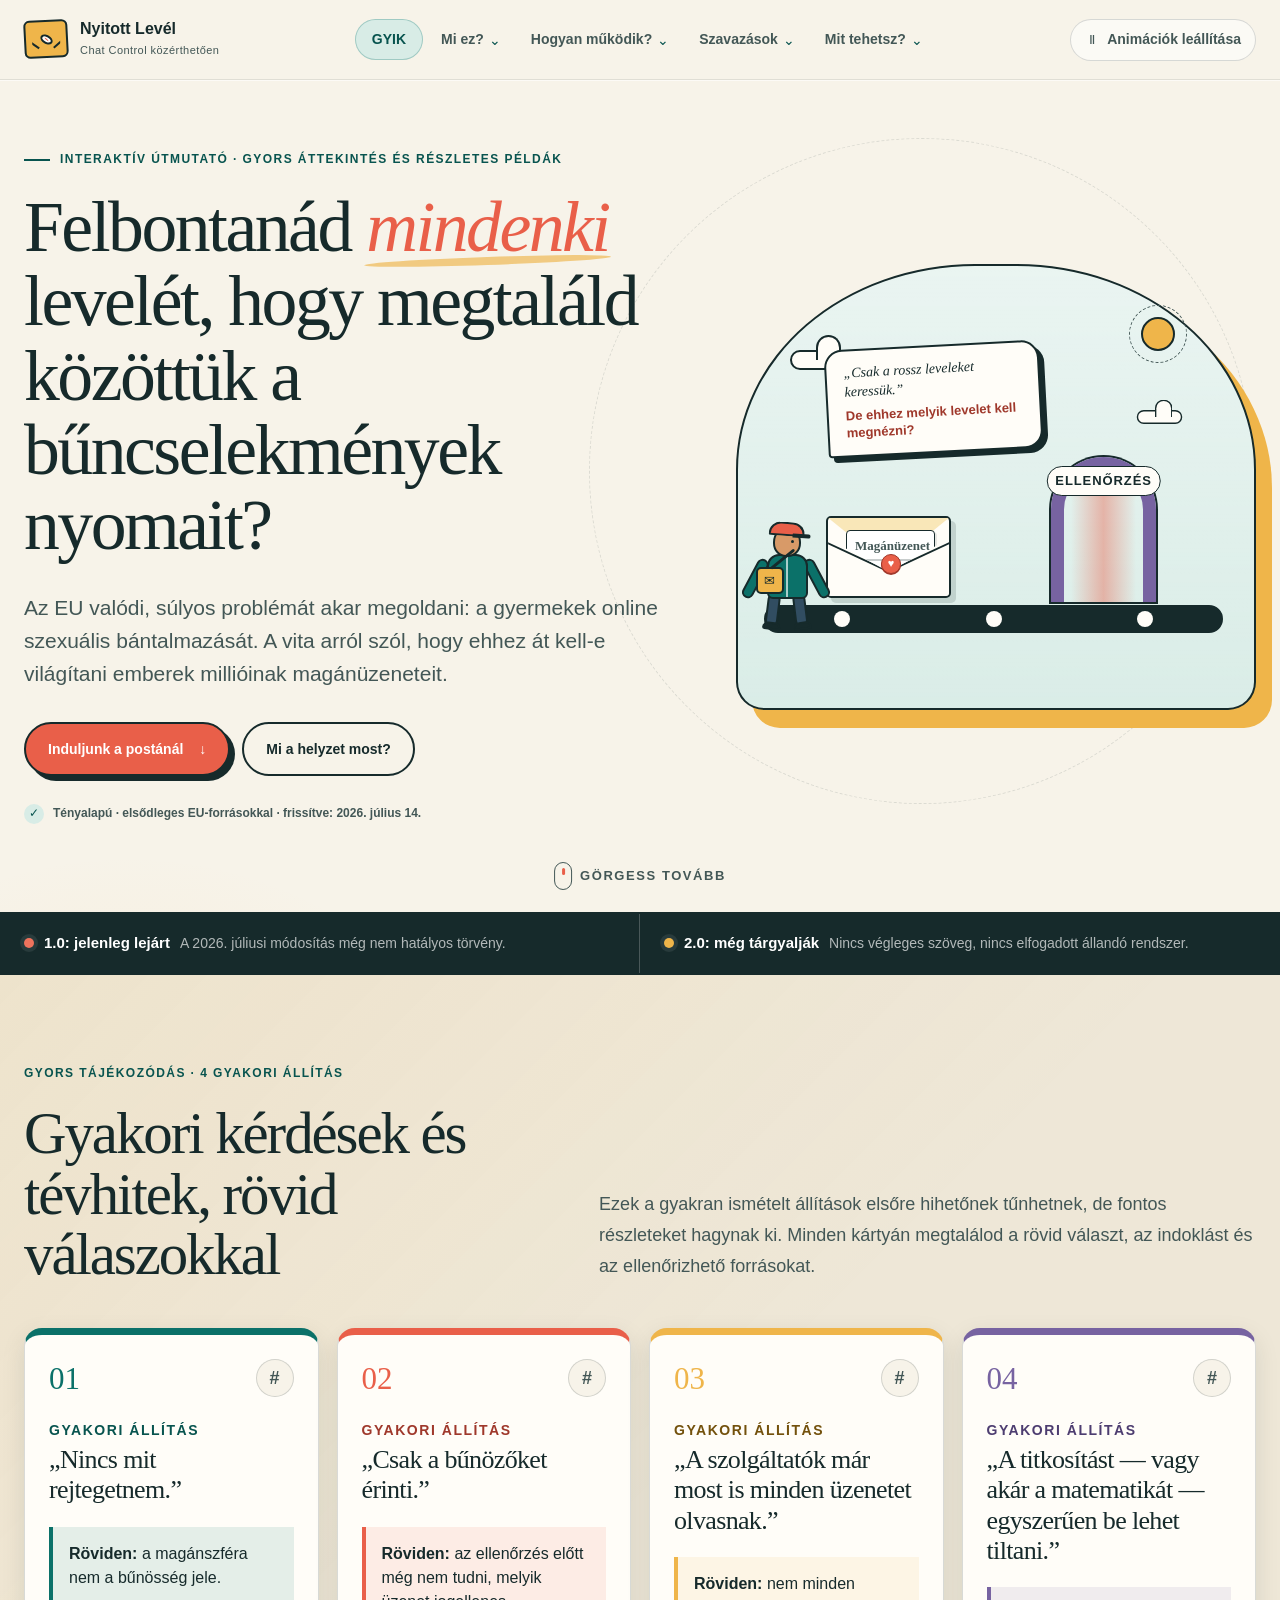
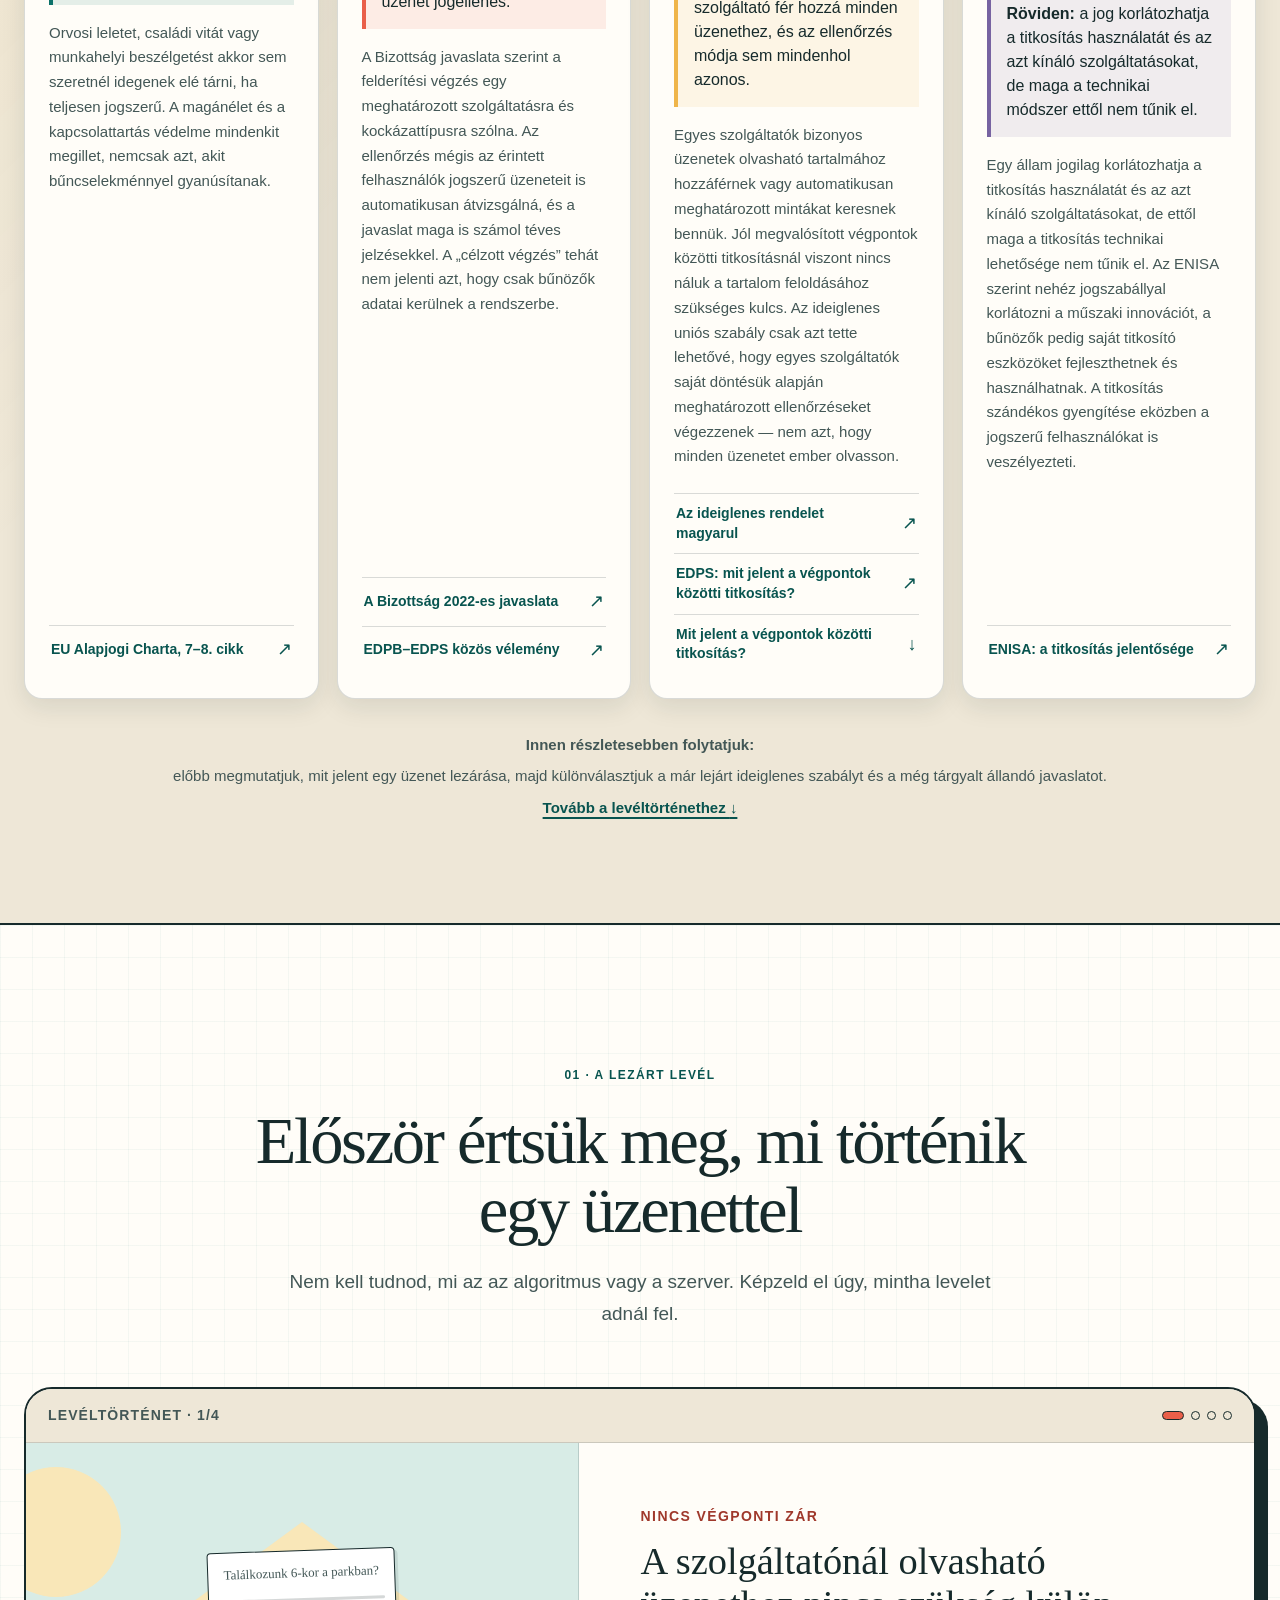
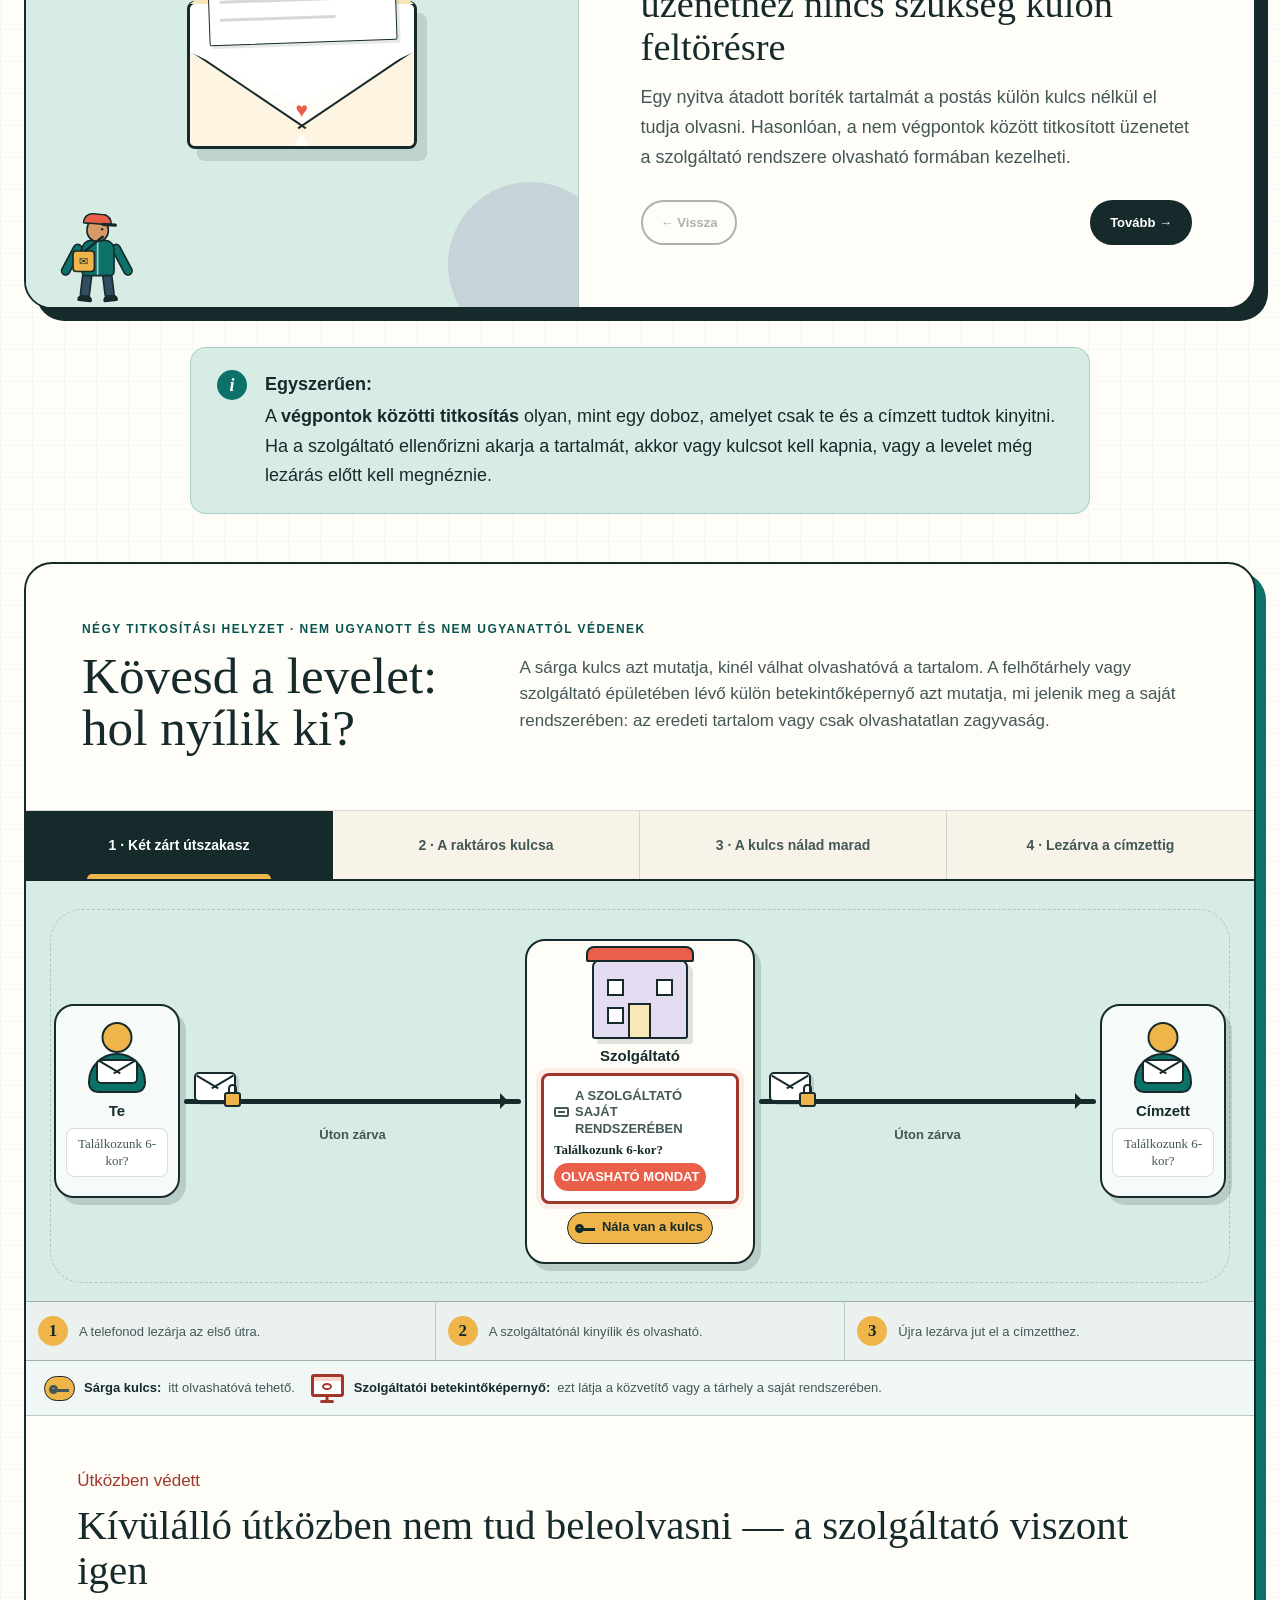
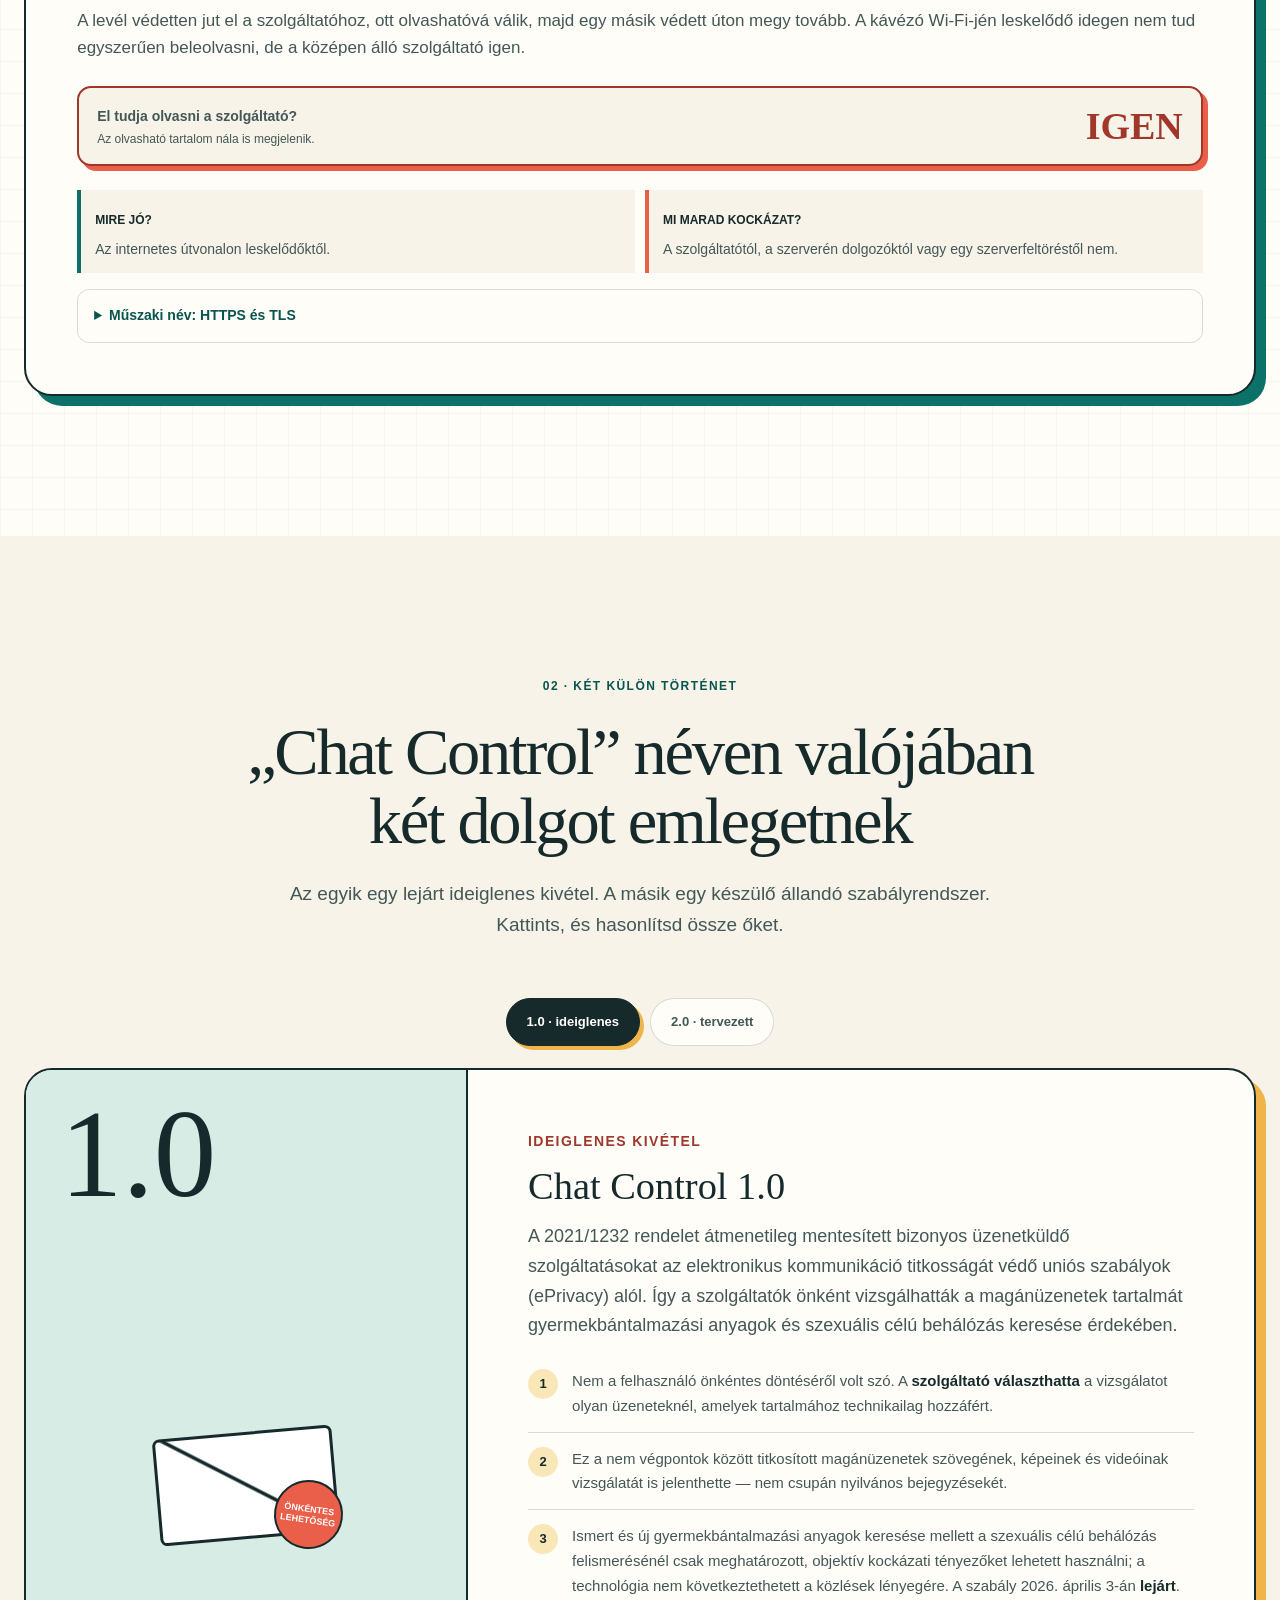
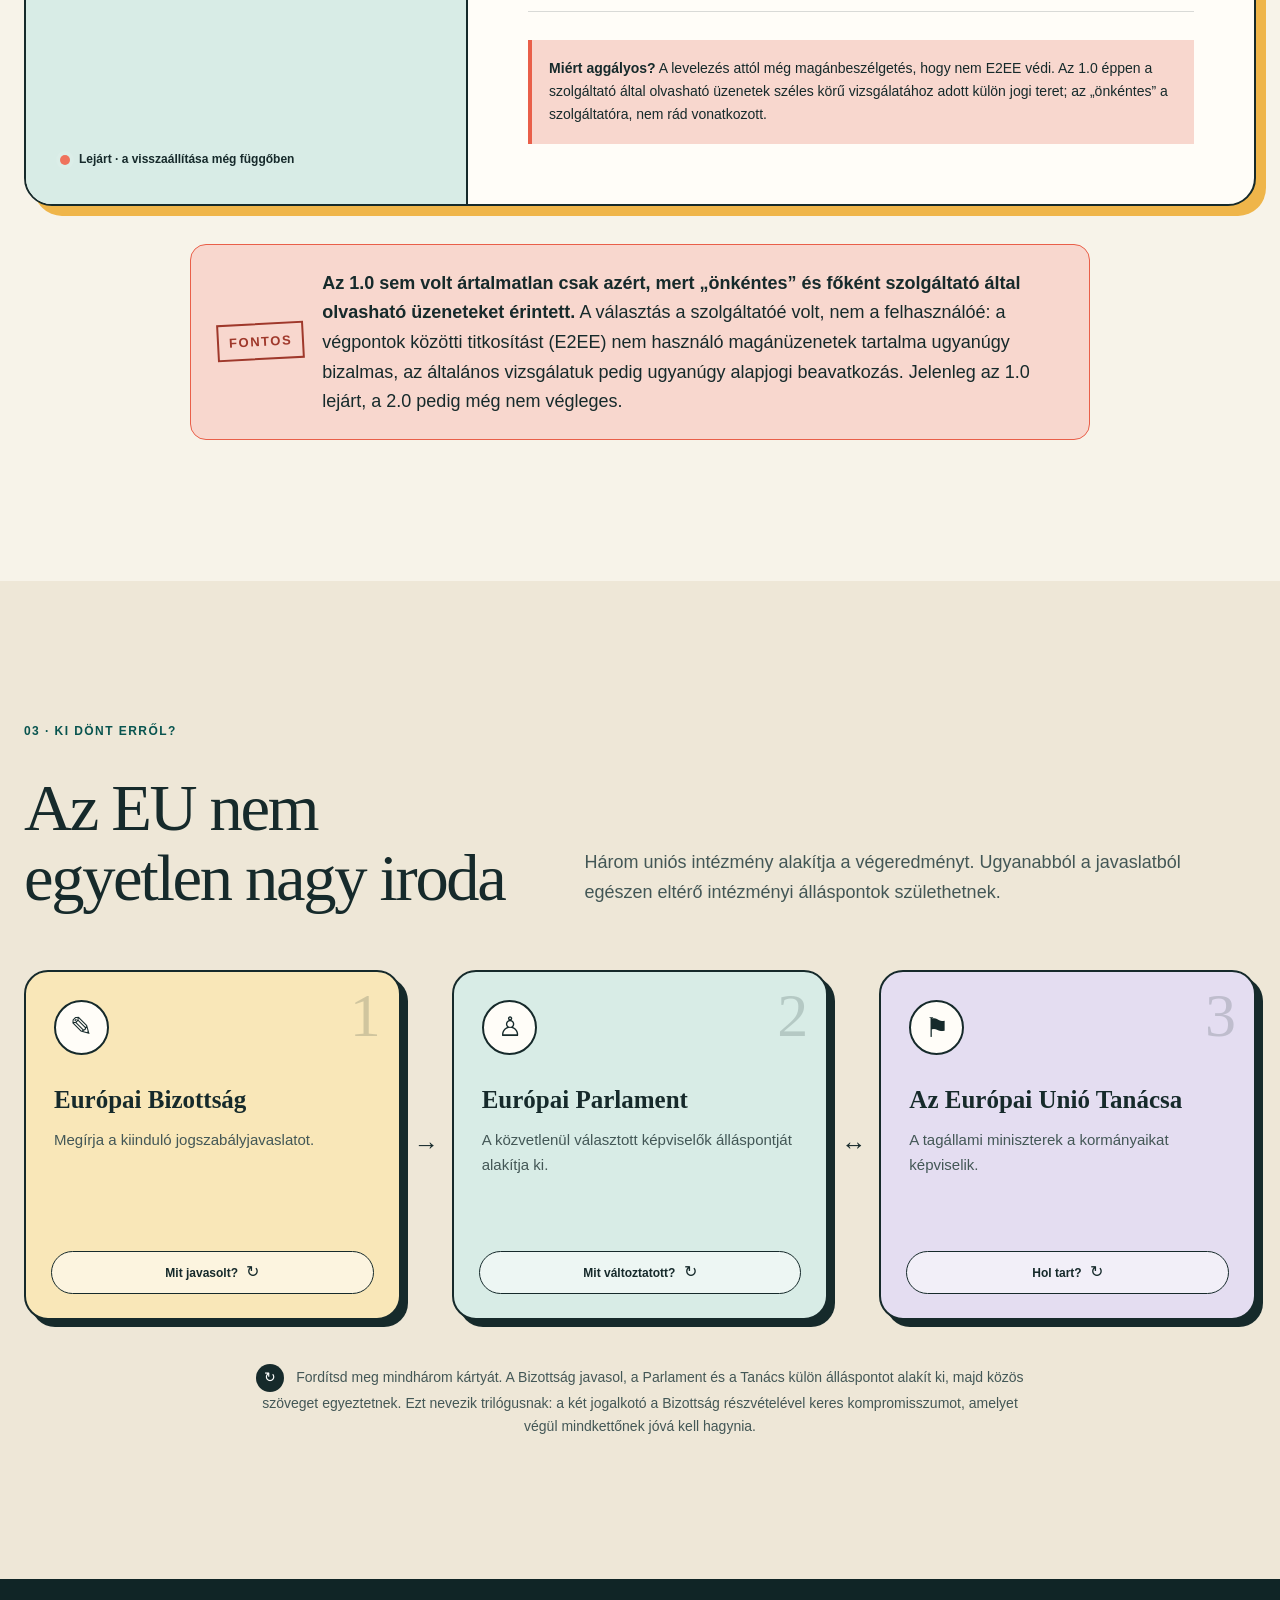
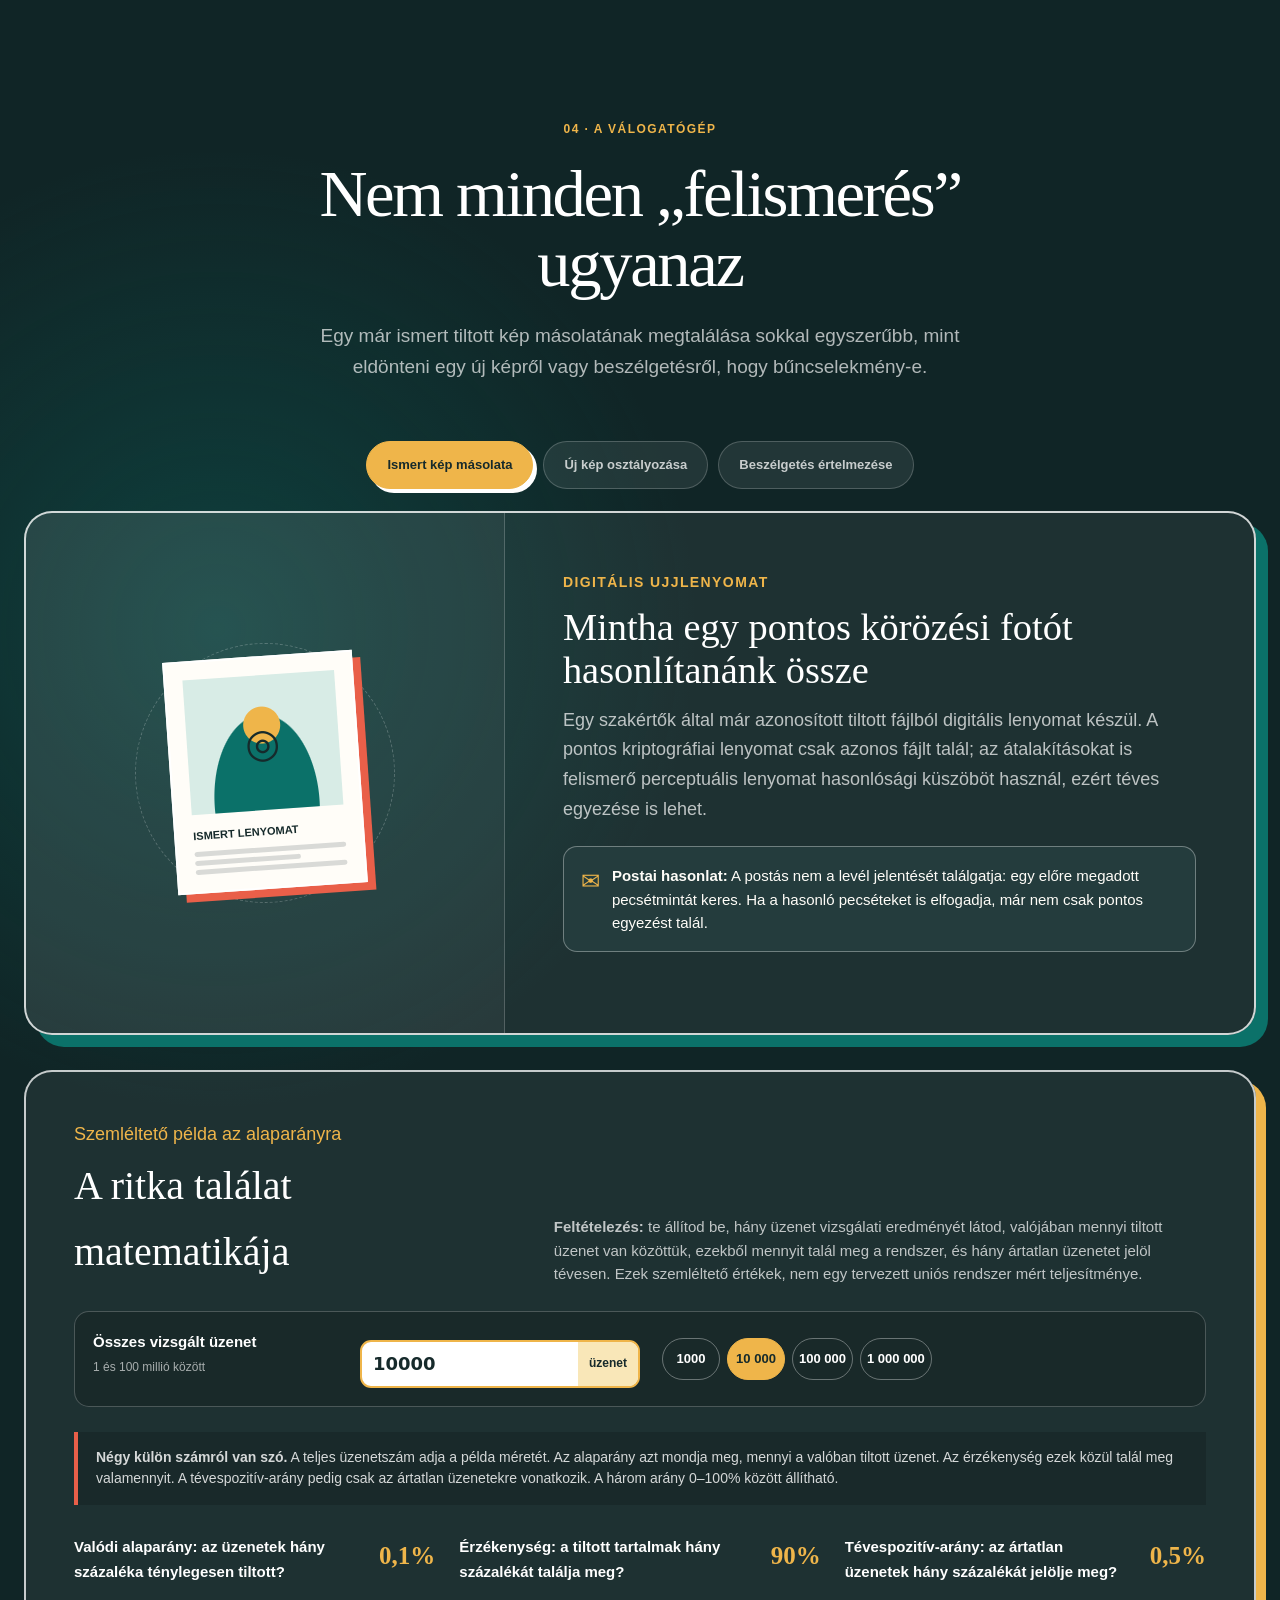
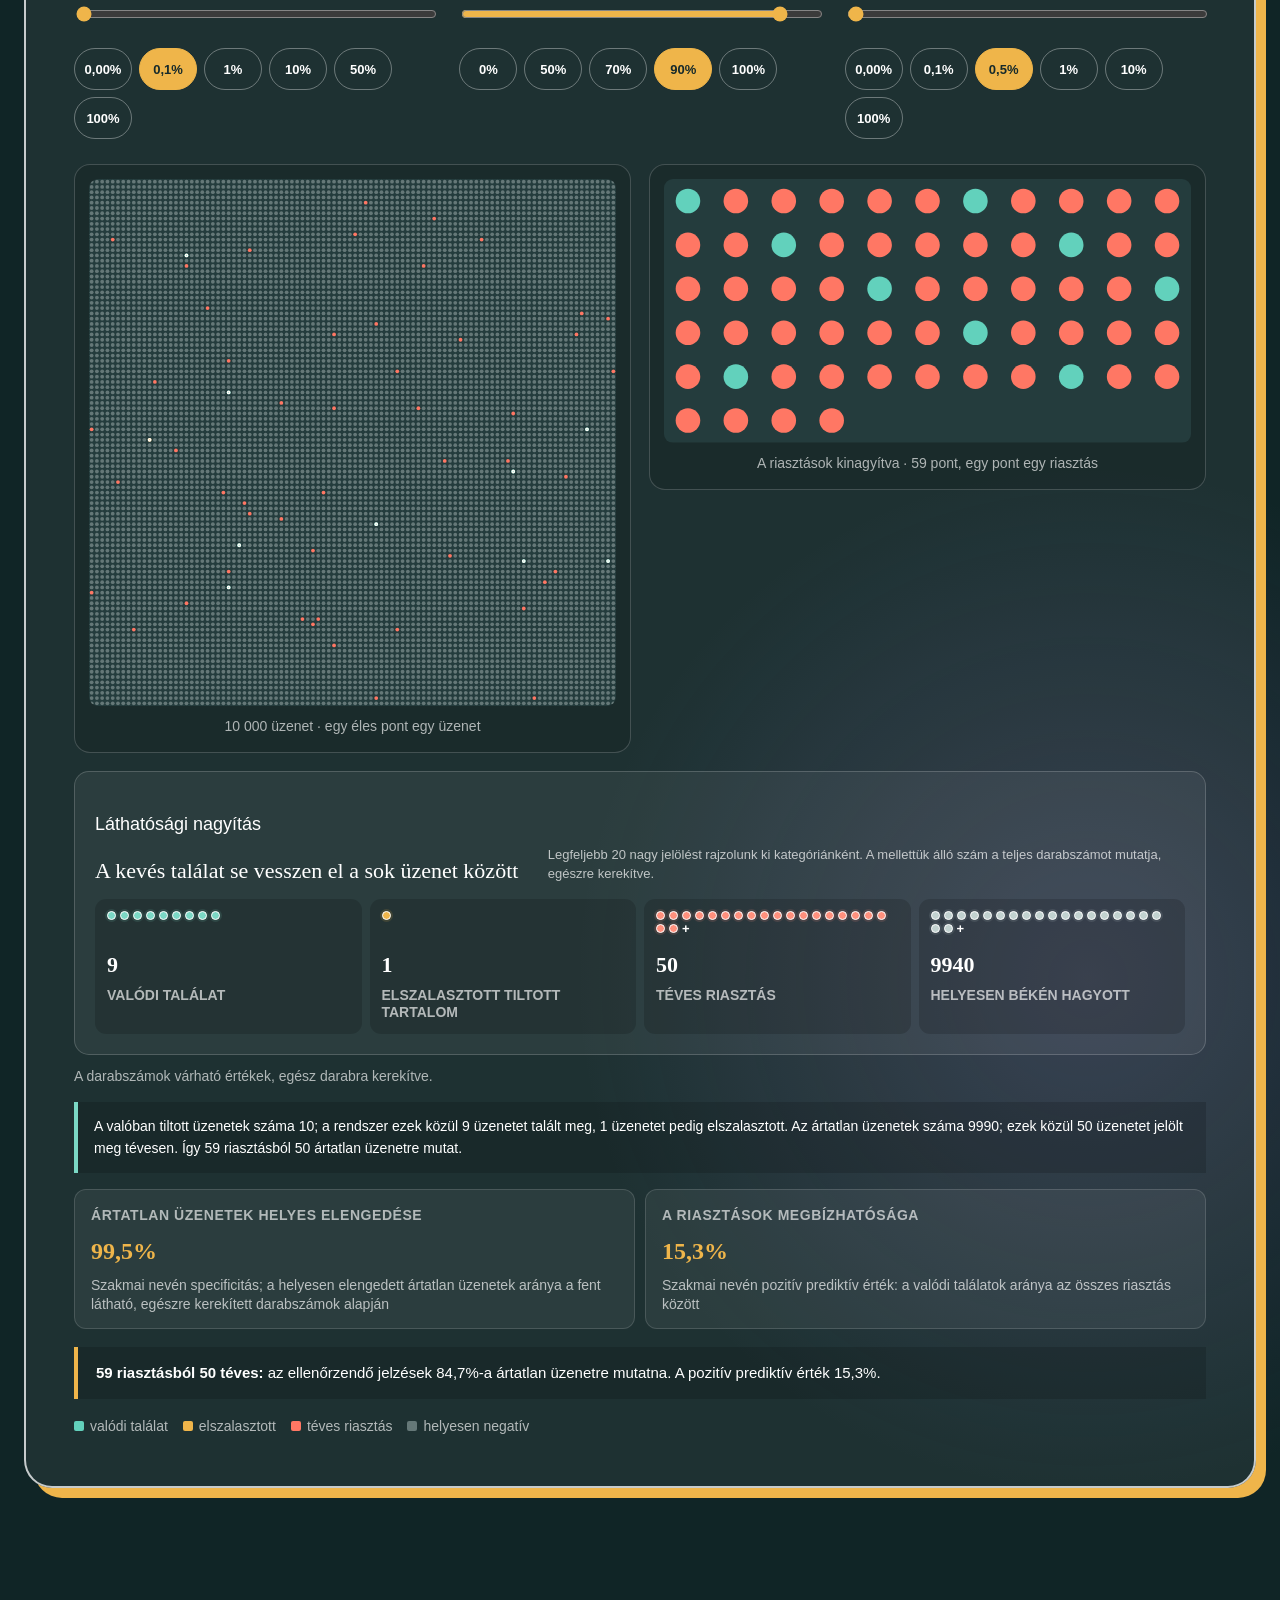
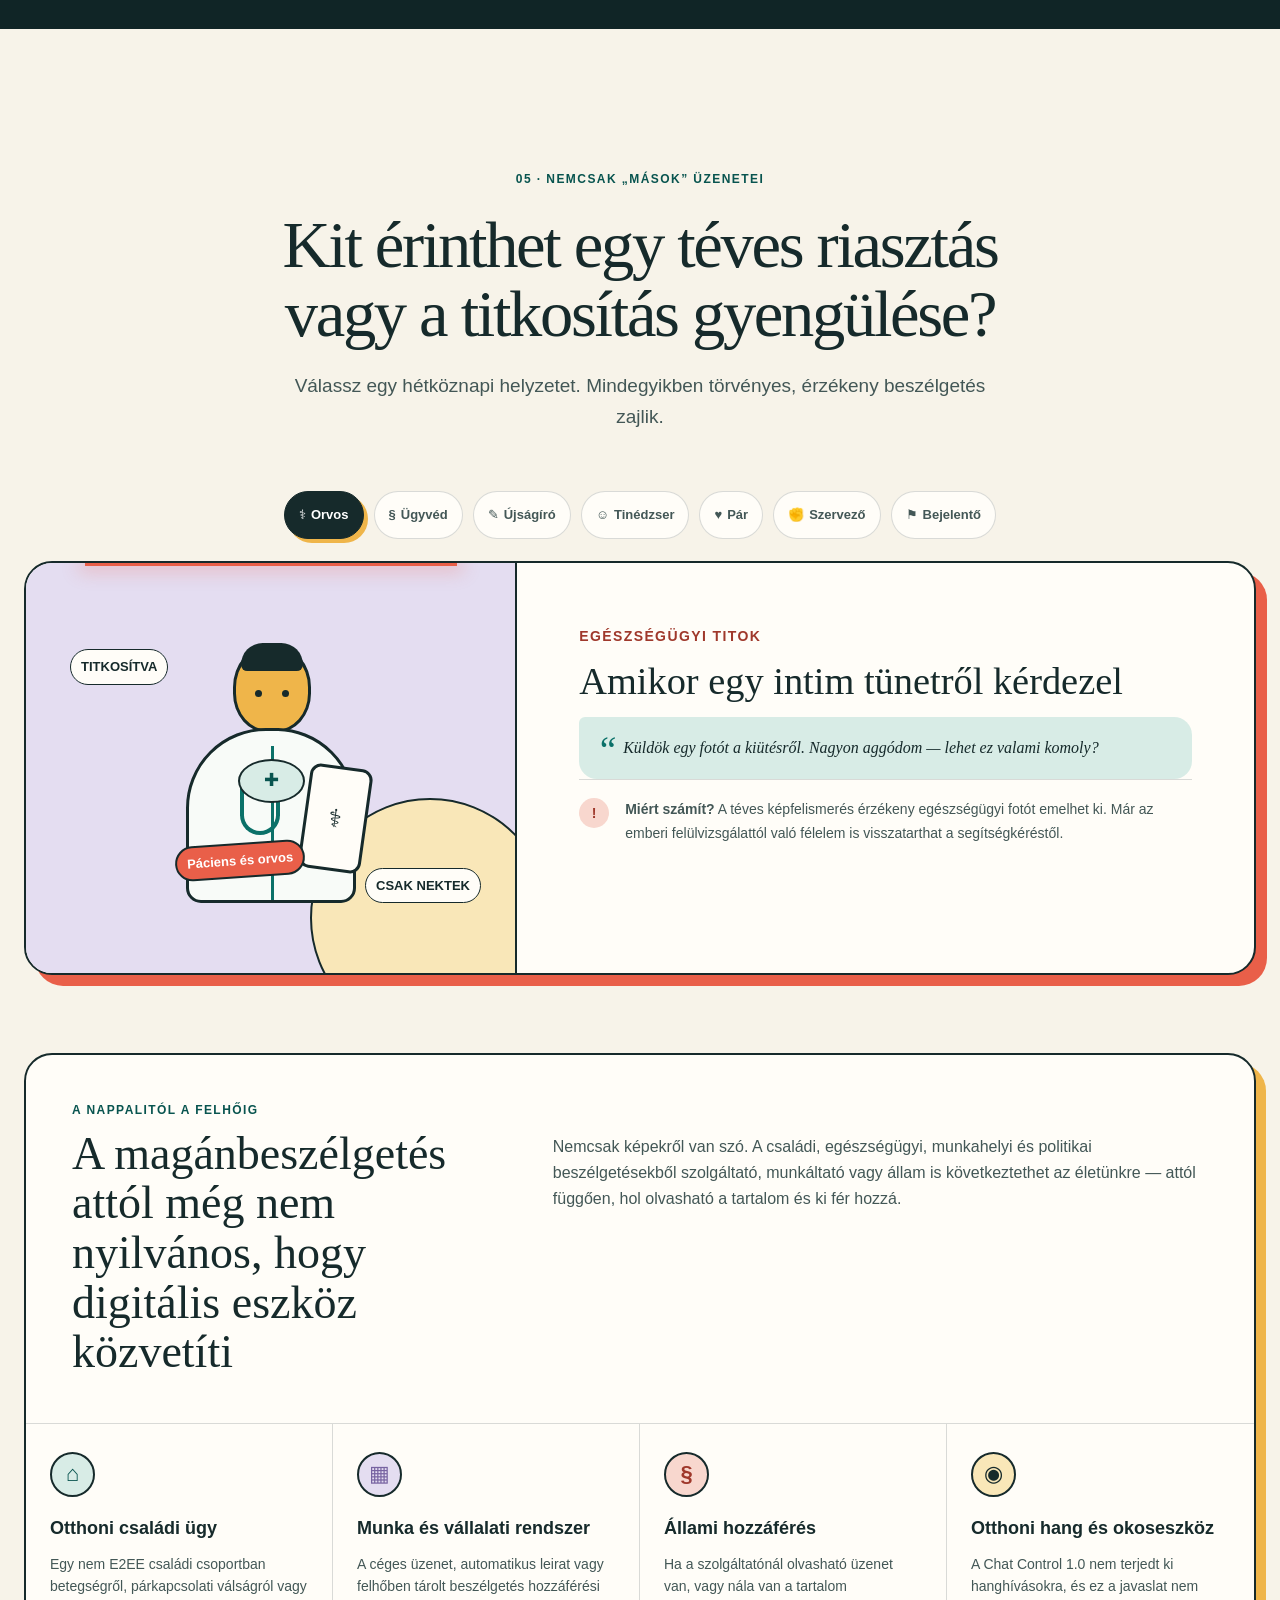
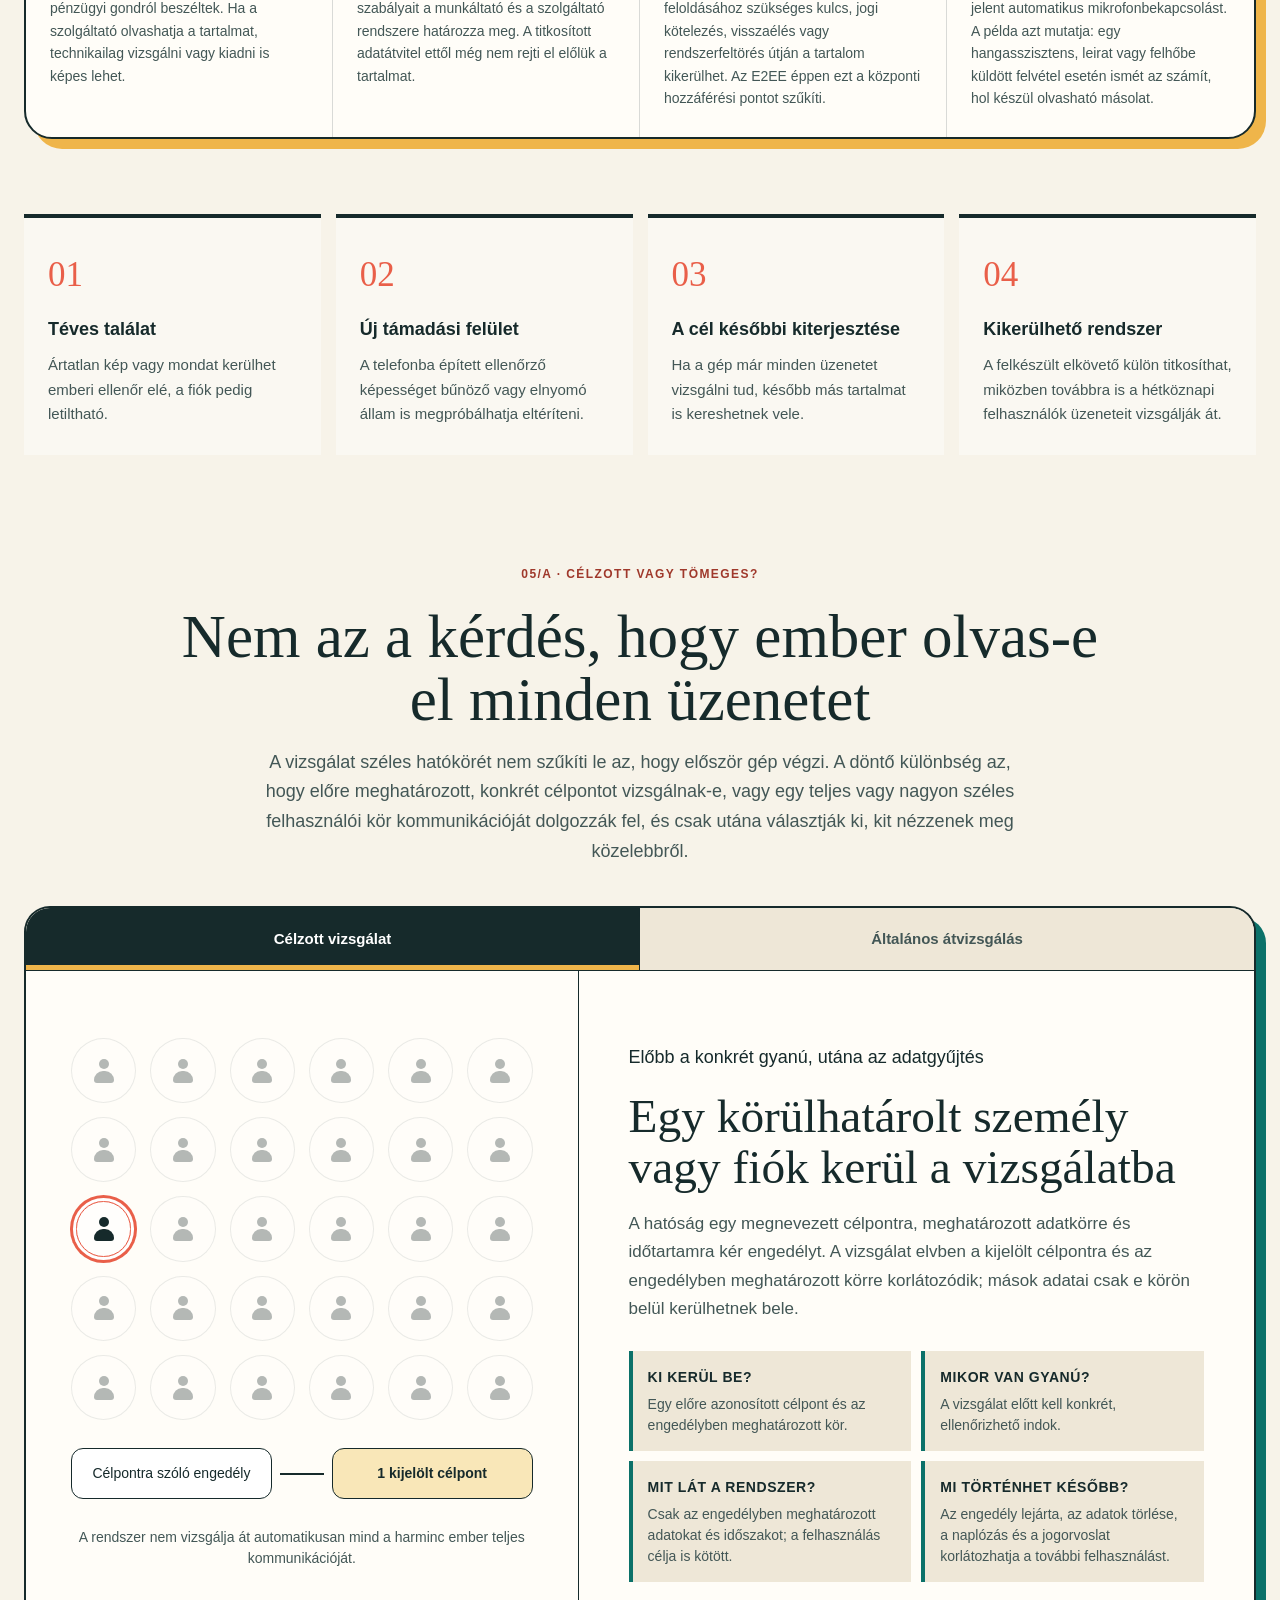
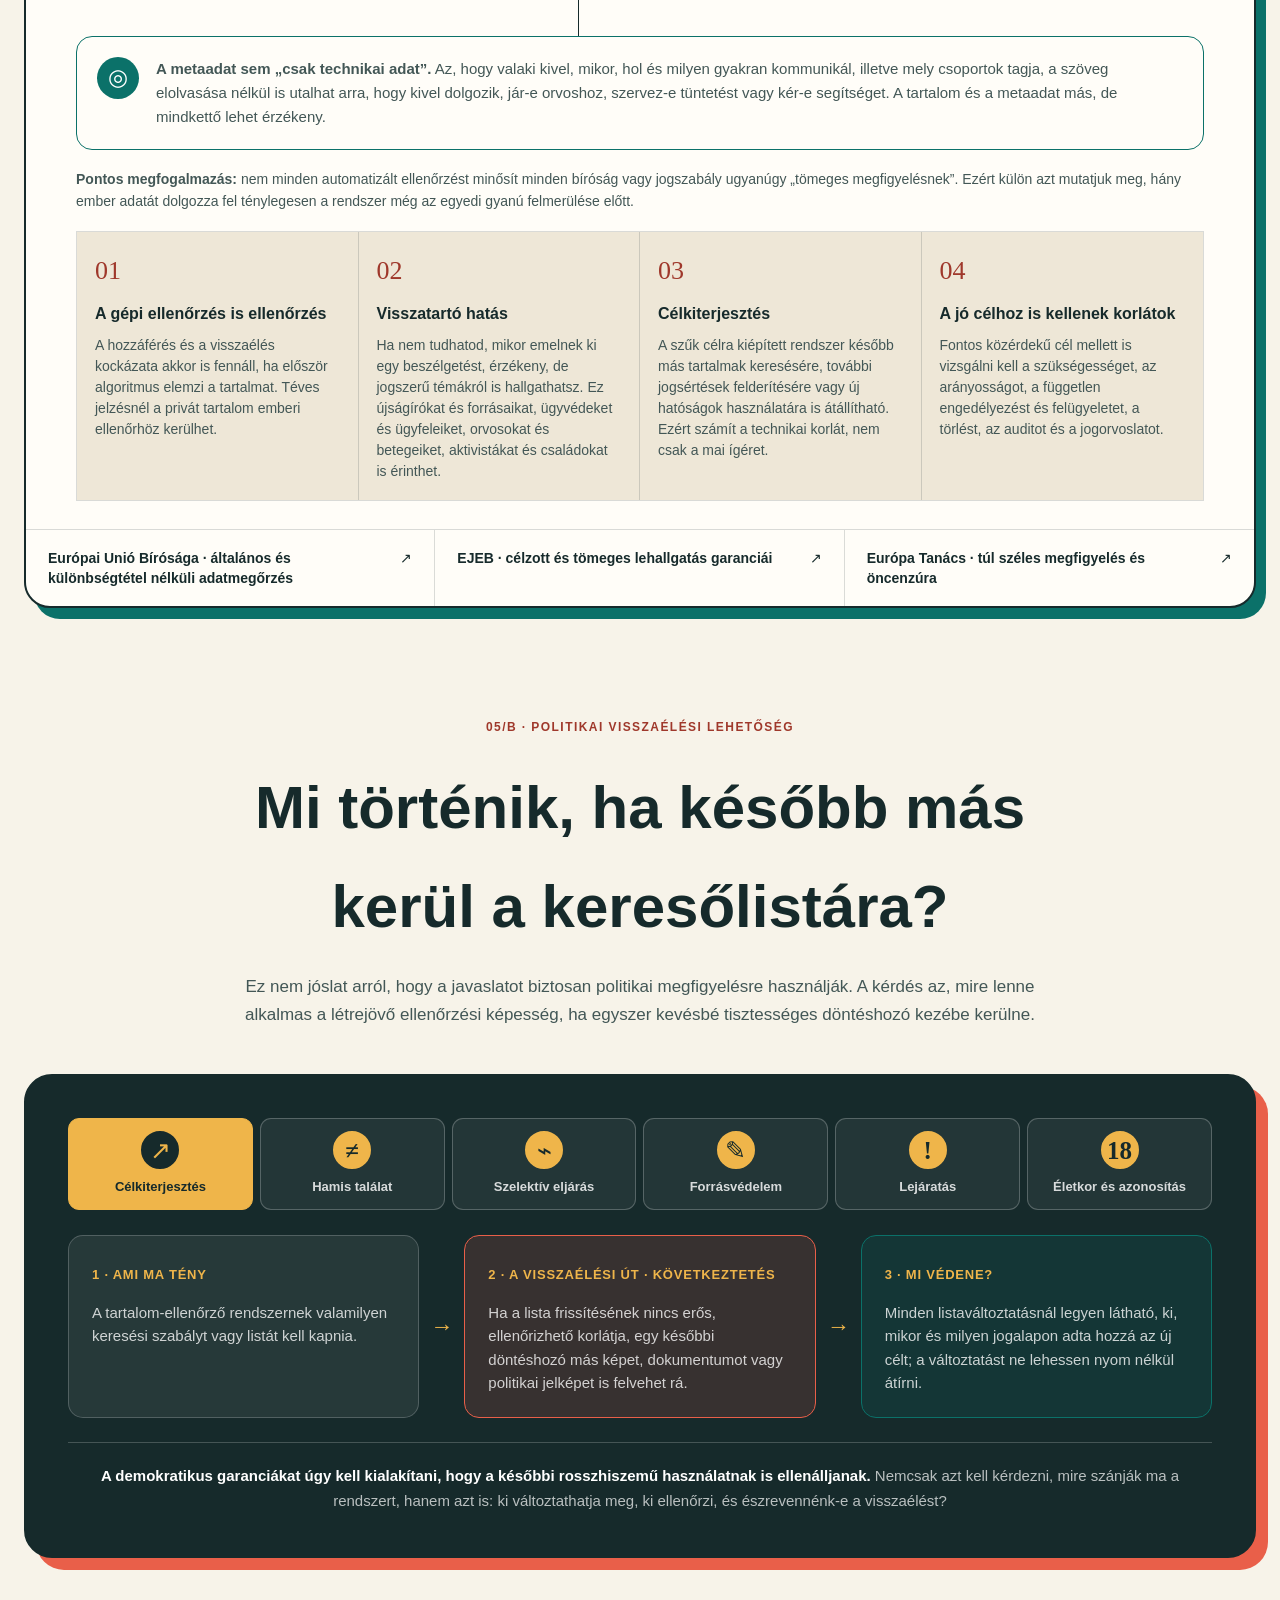
==== commit 4543bdf7: "Add linkable common misconceptions guide" ====
--- a/index.html
+++ b/index.html
@@ -47,6 +47,7 @@
       </a>
 
       <nav class="desktop-nav" aria-label="Fő navigáció">
+        <a class="nav-direct" href="#gyakori-tevhitek">GYIK</a>
         <div class="nav-group">
           <a href="#mi-ez">Mi ez?<span class="nav-chevron" aria-hidden="true">⌄</span></a>
           <div class="nav-submenu" aria-label="Mi ez? alcímek">
@@ -94,6 +95,7 @@
     </header>
 
     <nav class="mobile-nav" id="mobileNav" aria-label="Mobil navigáció" hidden>
+      <a class="mobile-nav__shortcut" href="#gyakori-tevhitek"><strong>GYIK</strong><span>Kérdések és tévhitek, röviden</span></a>
       <div class="mobile-nav__group">
         <a class="mobile-nav__parent" href="#mi-ez">Mi ez?</a>
         <a href="#posta">Levéltörténet</a><a href="#mi-ez">Az 1.0 és a 2.0</a><a href="#intezmenyek">Ki dönt erről?</a>
@@ -179,6 +181,106 @@
           <strong>2.0: még tárgyalják</strong>
           <span>Nincs végleges szöveg, nincs elfogadott állandó rendszer.</span>
         </div>
+      </section>
+
+      <section class="misconceptions-section story-section" id="gyakori-tevhitek" aria-labelledby="misconceptions-title">
+        <div class="misconceptions-heading reveal">
+          <div>
+            <p class="chapter-number">Gyors tájékozódás · 4 gyakori állítás</p>
+            <h2 id="misconceptions-title">Gyakori kérdések és tévhitek, rövid válaszokkal</h2>
+          </div>
+          <p>
+            Ezek a gyakran ismételt állítások elsőre hihetőnek tűnhetnek, de fontos részleteket hagynak ki.
+            Minden kártyán megtalálod a rövid választ, az indoklást és az ellenőrizhető forrásokat.
+          </p>
+        </div>
+
+        <div class="misconception-grid">
+          <article class="misconception-card misconception-card--privacy reveal" id="nincs-mit-rejtegetnem">
+            <header>
+              <span class="misconception-number" aria-hidden="true">01</span>
+              <a class="section-anchor" href="#nincs-mit-rejtegetnem" aria-label="A Nincs mit rejtegetnem állítás közvetlen hivatkozása">#</a>
+            </header>
+            <p class="misconception-label">Gyakori állítás</p>
+            <h3>„Nincs mit rejtegetnem.”</h3>
+            <p class="misconception-answer"><strong>Röviden:</strong> a magánszféra nem a bűnösség jele.</p>
+            <p>
+              Orvosi leletet, családi vitát vagy munkahelyi beszélgetést akkor sem szeretnél idegenek elé tárni,
+              ha teljesen jogszerű. A magánélet és a kapcsolattartás védelme mindenkit megillet, nemcsak azt, akit
+              bűncselekménnyel gyanúsítanak.
+            </p>
+            <div class="misconception-sources">
+              <a href="https://eur-lex.europa.eu/legal-content/HU/TXT/?uri=CELEX:12016P/TXT" target="_blank" rel="noopener noreferrer">EU Alapjogi Charta, 7–8. cikk <span aria-hidden="true">↗</span></a>
+            </div>
+          </article>
+
+          <article class="misconception-card misconception-card--scope reveal" id="csak-bunozoket-erint">
+            <header>
+              <span class="misconception-number" aria-hidden="true">02</span>
+              <a class="section-anchor" href="#csak-bunozoket-erint" aria-label="A Csak a bűnözőket érinti állítás közvetlen hivatkozása">#</a>
+            </header>
+            <p class="misconception-label">Gyakori állítás</p>
+            <h3>„Csak a bűnözőket érinti.”</h3>
+            <p class="misconception-answer"><strong>Röviden:</strong> az ellenőrzés előtt még nem tudni, melyik üzenet jogellenes.</p>
+            <p>
+              A Bizottság javaslata szerint a felderítési végzés egy meghatározott szolgáltatásra és
+              kockázattípusra szólna. Az ellenőrzés mégis az érintett felhasználók jogszerű üzeneteit is
+              automatikusan átvizsgálná, és a javaslat maga is számol téves jelzésekkel. A „célzott végzés” tehát
+              nem jelenti azt, hogy csak bűnözők adatai kerülnek a rendszerbe.
+            </p>
+            <div class="misconception-sources">
+              <a href="https://eur-lex.europa.eu/legal-content/HU/TXT/?uri=CELEX:52022PC0209" target="_blank" rel="noopener noreferrer">A Bizottság 2022-es javaslata <span aria-hidden="true">↗</span></a>
+              <a href="https://www.edpb.europa.eu/documents/legislative-opinion/edpb-edps-joint-opinion-042022-on-the-proposal-for-a-regulation-of_en" target="_blank" rel="noopener noreferrer">EDPB–EDPS közös vélemény <span aria-hidden="true">↗</span></a>
+            </div>
+          </article>
+
+          <article class="misconception-card misconception-card--provider reveal" id="minden-uzenetet-olvasnak">
+            <header>
+              <span class="misconception-number" aria-hidden="true">03</span>
+              <a class="section-anchor" href="#minden-uzenetet-olvasnak" aria-label="A Szolgáltatók minden üzenetet olvasnak állítás közvetlen hivatkozása">#</a>
+            </header>
+            <p class="misconception-label">Gyakori állítás</p>
+            <h3>„A szolgáltatók már most is minden üzenetet olvasnak.”</h3>
+            <p class="misconception-answer"><strong>Röviden:</strong> nem minden szolgáltató fér hozzá minden üzenethez, és az ellenőrzés módja sem mindenhol azonos.</p>
+            <p>
+              Egyes szolgáltatók bizonyos üzenetek olvasható tartalmához hozzáférnek vagy automatikusan
+              meghatározott mintákat keresnek bennük. Jól megvalósított végpontok közötti titkosításnál viszont
+              nincs náluk a tartalom feloldásához szükséges kulcs. Az ideiglenes uniós szabály csak azt tette
+              lehetővé, hogy egyes szolgáltatók saját döntésük alapján meghatározott ellenőrzéseket végezzenek —
+              nem azt, hogy minden üzenetet ember olvasson.
+            </p>
+            <div class="misconception-sources">
+              <a href="https://eur-lex.europa.eu/legal-content/HU/TXT/?uri=CELEX:32021R1232" target="_blank" rel="noopener noreferrer">Az ideiglenes rendelet magyarul <span aria-hidden="true">↗</span></a>
+              <a href="https://www.edps.europa.eu/data-protection/our-work/subjects/encryption_en" target="_blank" rel="noopener noreferrer">EDPS: mit jelent a végpontok közötti titkosítás? <span aria-hidden="true">↗</span></a>
+              <a href="#posta">Mit jelent a végpontok közötti titkosítás? <span aria-hidden="true">↓</span></a>
+            </div>
+          </article>
+
+          <article class="misconception-card misconception-card--math reveal" id="titkositas-betiltasa">
+            <header>
+              <span class="misconception-number" aria-hidden="true">04</span>
+              <a class="section-anchor" href="#titkositas-betiltasa" aria-label="A Titkosítás betiltása állítás közvetlen hivatkozása">#</a>
+            </header>
+            <p class="misconception-label">Gyakori állítás</p>
+            <h3>„A titkosítást — vagy akár a matematikát — egyszerűen be lehet tiltani.”</h3>
+            <p class="misconception-answer"><strong>Röviden:</strong> a jog korlátozhatja a titkosítás használatát és az azt kínáló szolgáltatásokat, de maga a technikai módszer ettől nem tűnik el.</p>
+            <p>
+              Egy állam jogilag korlátozhatja a titkosítás használatát és az azt kínáló szolgáltatásokat, de ettől
+              maga a titkosítás technikai lehetősége nem tűnik el. Az ENISA szerint nehéz jogszabállyal korlátozni
+              a műszaki innovációt, a bűnözők pedig saját titkosító eszközöket fejleszthetnek és használhatnak. A
+              titkosítás szándékos gyengítése eközben a jogszerű felhasználókat is veszélyezteti.
+            </p>
+            <div class="misconception-sources">
+              <a href="https://www.enisa.europa.eu/news/enisa-news/the-importance-of-cryptography-for-the-digital-society" target="_blank" rel="noopener noreferrer">ENISA: a titkosítás jelentősége <span aria-hidden="true">↗</span></a>
+            </div>
+          </article>
+        </div>
+
+        <p class="misconceptions-next reveal">
+          <strong>Innen részletesebben folytatjuk:</strong> előbb megmutatjuk, mit jelent egy üzenet lezárása,
+          majd különválasztjuk a már lejárt ideiglenes szabályt és a még tárgyalt állandó javaslatot.
+          <a href="#posta">Tovább a levéltörténethez <span aria-hidden="true">↓</span></a>
+        </p>
       </section>
 
       <section class="chapter story-section paper-section" id="posta" data-chapter="1" aria-labelledby="posta-title">
--- a/styles.css
+++ b/styles.css
@@ -255,6 +255,23 @@
   color: var(--ink);
 }
 
+.desktop-nav > .nav-direct {
+  align-self: center;
+  min-height: 40px;
+  padding-inline: 16px;
+  border: 1px solid rgba(11,113,105,.28);
+  background: var(--teal-pale);
+  color: var(--teal-dark);
+  font-weight: 900;
+}
+
+.desktop-nav > .nav-direct:hover,
+.desktop-nav > .nav-direct:focus-visible {
+  border-color: var(--teal-dark);
+  background: var(--teal-dark);
+  color: white;
+}
+
 .nav-chevron {
   margin-left: 5px;
   color: var(--teal-dark);
@@ -404,6 +421,23 @@
 
 .mobile-nav[hidden] { display: none; }
 
+.mobile-nav .mobile-nav__shortcut {
+  display: flex;
+  grid-column: 1 / -1;
+  align-items: center;
+  justify-content: space-between;
+  gap: 16px;
+  min-height: 54px;
+  padding: 10px 16px;
+  border: 1px solid var(--teal-dark);
+  border-radius: 14px;
+  background: var(--teal-dark);
+  color: white;
+}
+
+.mobile-nav__shortcut strong { font-size: 18px; }
+.mobile-nav__shortcut span { color: rgba(255,255,255,.78); font-size: 14px; text-align: right; }
+
 .mobile-nav__group {
   display: grid;
   align-content: start;
@@ -421,7 +455,7 @@
   font-weight: 800;
   text-decoration: none;
 }
-.mobile-nav a:last-child { border-bottom: 0; }
+  .mobile-nav__group a:last-child { border-bottom: 0; }
 .mobile-nav .mobile-nav__parent { color: var(--ink); font-size: 18px; }
 
 .story-section,
@@ -927,6 +961,185 @@
 
 .status-dot--off { background: #ef735d; }
 .status-dot--pending { background: var(--mustard); }
+
+.misconceptions-section {
+  padding-top: clamp(72px, 7vw, 112px);
+  padding-bottom: clamp(78px, 8vw, 126px);
+  border-bottom: 2px solid var(--ink);
+  background:
+    linear-gradient(135deg, rgba(239,181,74,.08), transparent 42%),
+    var(--paper-deep);
+}
+
+.misconceptions-heading {
+  display: grid;
+  grid-template-columns: minmax(340px, .85fr) minmax(420px, 1.15fr);
+  align-items: end;
+  gap: 35px clamp(50px, 7vw, 120px);
+  max-width: var(--max);
+  margin: 0 auto 42px;
+}
+
+.misconceptions-heading .chapter-number { justify-content: flex-start; }
+
+.misconceptions-heading h2 {
+  max-width: 760px;
+  margin: 10px 0 0;
+  font-family: Georgia, "Times New Roman", serif;
+  font-size: clamp(42px, 4.6vw, 68px);
+  font-weight: 500;
+  letter-spacing: -.035em;
+  line-height: 1.03;
+}
+
+.misconceptions-heading > p {
+  max-width: 690px;
+  margin: 0 0 5px;
+  color: var(--ink-soft);
+  font-size: 18px;
+  line-height: 1.7;
+}
+
+.misconception-grid {
+  display: grid;
+  grid-template-columns: repeat(4, minmax(0, 1fr));
+  gap: 18px;
+  max-width: var(--max);
+  margin: 0 auto;
+}
+
+.misconception-card {
+  --card-accent: var(--teal);
+  --card-text: var(--teal-dark);
+  display: grid;
+  grid-template-rows: auto auto auto auto 1fr auto;
+  min-width: 0;
+  padding: 24px;
+  border: 1px solid var(--line);
+  border-top: 7px solid var(--card-accent);
+  border-radius: 18px;
+  background: var(--paper-light);
+  box-shadow: var(--shadow-small);
+}
+
+.misconception-card--scope { --card-accent: var(--coral); --card-text: var(--coral-dark); }
+.misconception-card--provider { --card-accent: var(--mustard); --card-text: #73510c; }
+.misconception-card--math { --card-accent: var(--violet); --card-text: #4d3d70; }
+
+.misconception-card > header {
+  display: flex;
+  align-items: center;
+  justify-content: space-between;
+  gap: 14px;
+}
+
+.misconception-number {
+  color: var(--card-accent);
+  font-family: Georgia, "Times New Roman", serif;
+  font-size: 31px;
+  line-height: 1;
+}
+
+.section-anchor {
+  display: grid;
+  place-items: center;
+  width: 38px;
+  height: 38px;
+  border: 1px solid var(--line);
+  border-radius: 50%;
+  background: var(--paper);
+  color: var(--ink-soft);
+  font-size: 18px;
+  font-weight: 850;
+  line-height: 1;
+  text-decoration: none;
+}
+
+.section-anchor:hover,
+.section-anchor:focus-visible {
+  border-color: var(--card-text);
+  background: var(--card-text);
+  color: white;
+}
+
+.misconception-label {
+  margin: 22px 0 3px;
+  color: var(--card-text);
+  font-size: 12px;
+  font-weight: 900;
+  letter-spacing: .11em;
+  text-transform: uppercase;
+}
+
+.misconception-card h3 {
+  margin: 0;
+  font-family: Georgia, "Times New Roman", serif;
+  font-size: clamp(26px, 2vw, 34px);
+  font-weight: 500;
+  letter-spacing: -.025em;
+  line-height: 1.16;
+}
+
+.misconception-answer {
+  margin: 21px 0 10px;
+  padding: 15px 16px;
+  border-left: 4px solid var(--card-accent);
+  background: color-mix(in srgb, var(--card-accent) 11%, var(--paper-light));
+  color: var(--ink);
+  font-size: 16px;
+  line-height: 1.5;
+}
+
+.misconception-card > p:not(.misconception-label, .misconception-answer) {
+  margin: 6px 0 24px;
+  color: var(--ink-soft);
+  font-size: 15px;
+  line-height: 1.65;
+}
+
+.misconception-sources {
+  display: grid;
+  align-self: end;
+  border-top: 1px solid var(--line);
+}
+
+.misconception-sources a {
+  display: flex;
+  align-items: center;
+  justify-content: space-between;
+  gap: 12px;
+  min-height: 48px;
+  padding: 10px 2px;
+  color: var(--teal-dark);
+  font-size: 13px;
+  font-weight: 800;
+  line-height: 1.4;
+  text-decoration: none;
+}
+
+.misconception-sources a + a { border-top: 1px solid var(--line); }
+.misconception-sources a:hover { color: var(--coral-dark); }
+.misconception-sources span { flex: 0 0 auto; font-size: 18px; }
+
+.misconceptions-next {
+  display: flex;
+  align-items: center;
+  justify-content: center;
+  flex-wrap: wrap;
+  gap: 7px 14px;
+  max-width: 1100px;
+  margin: 34px auto 0;
+  color: var(--ink-soft);
+  font-size: 15px;
+  text-align: center;
+}
+
+.misconceptions-next a {
+  color: var(--teal-dark);
+  font-weight: 850;
+  text-decoration-thickness: 2px;
+  text-underline-offset: 4px;
+}
 
 .chapter {
   padding-top: clamp(90px, 11vw, 150px);
@@ -3167,6 +3380,8 @@
 .history-case summary em,
 .history-case__body h4,
 .history-sources a,
+.misconception-label,
+.misconception-sources a,
 .vote-picker span,
 .vote-picker small,
 .vote-detail-head span,
@@ -3431,6 +3646,17 @@
   50% { box-shadow: 0 0 0 6px rgba(246,183,70,.2); transform: translateY(-2px); }
 }
 @keyframes safeguard-pulse { 0%,100% { transform: scale(1); } 50% { transform: scale(1.08); } }
+
+@media (max-width: 1240px) {
+  .misconception-grid { grid-template-columns: repeat(2, minmax(0, 1fr)); }
+}
+
+@media (max-width: 900px) {
+  .misconceptions-heading { grid-template-columns: 1fr; gap: 18px; text-align: center; }
+  .misconceptions-heading .chapter-number { justify-content: center; }
+  .misconceptions-heading h2,
+  .misconceptions-heading > p { margin-right: auto; margin-left: auto; }
+}
 
 @media (max-width: 1040px) {
   .desktop-nav { display: none; }
@@ -3579,6 +3805,14 @@
   .trust-note { flex-wrap: wrap; }
   .hero h1 { font-size: clamp(42px, 13vw, 58px); }
   .hero-lead { font-size: 17px; }
+  .misconception-grid { grid-template-columns: 1fr; }
+  .misconceptions-heading { margin-bottom: 30px; }
+  .misconceptions-heading h2 { font-size: 39px; }
+  .misconceptions-heading > p { font-size: 16px; }
+  .misconception-card { padding: 22px 20px; }
+  .misconception-card h3 { font-size: 30px; }
+  .misconception-answer { font-size: 16px; }
+  .misconception-card > p:not(.misconception-label, .misconception-answer) { font-size: 16px; }
   .hero-actions { display: grid; }
   .primary-button,
   .secondary-button { width: 100%; }
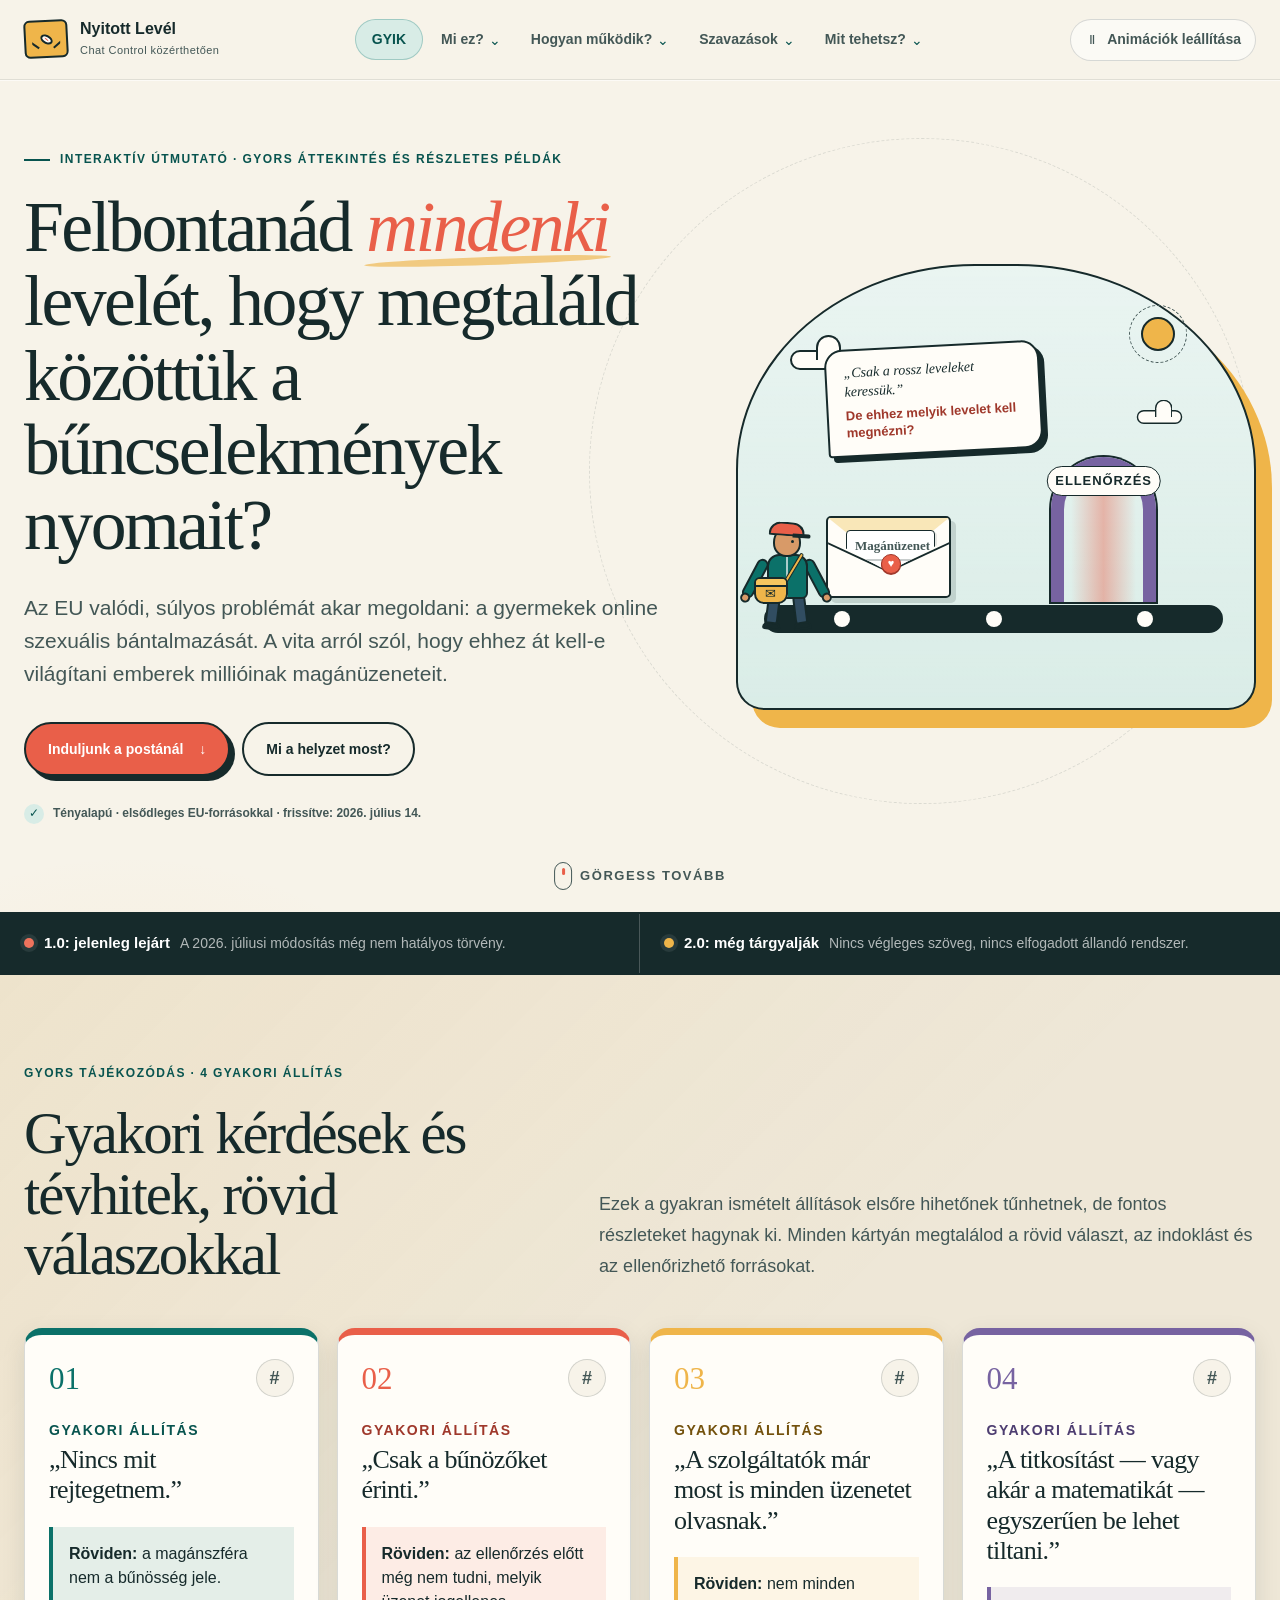
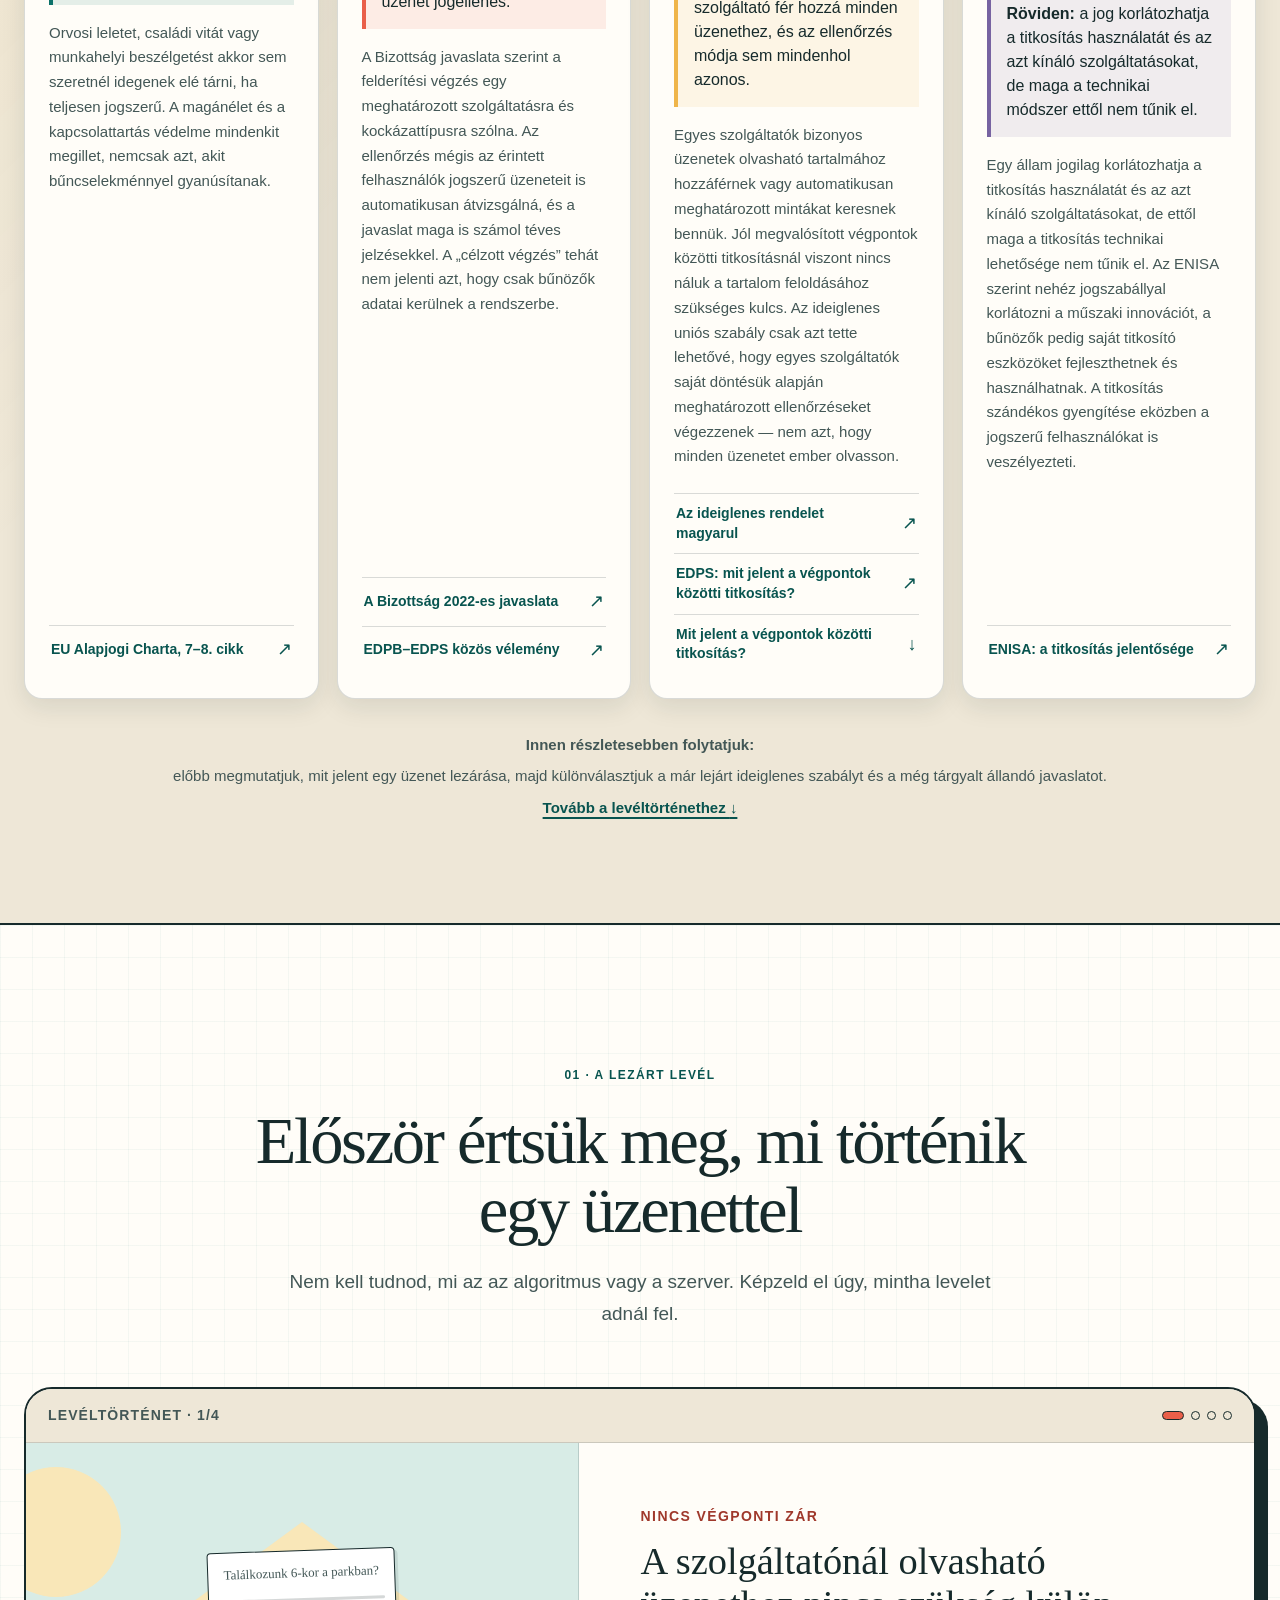
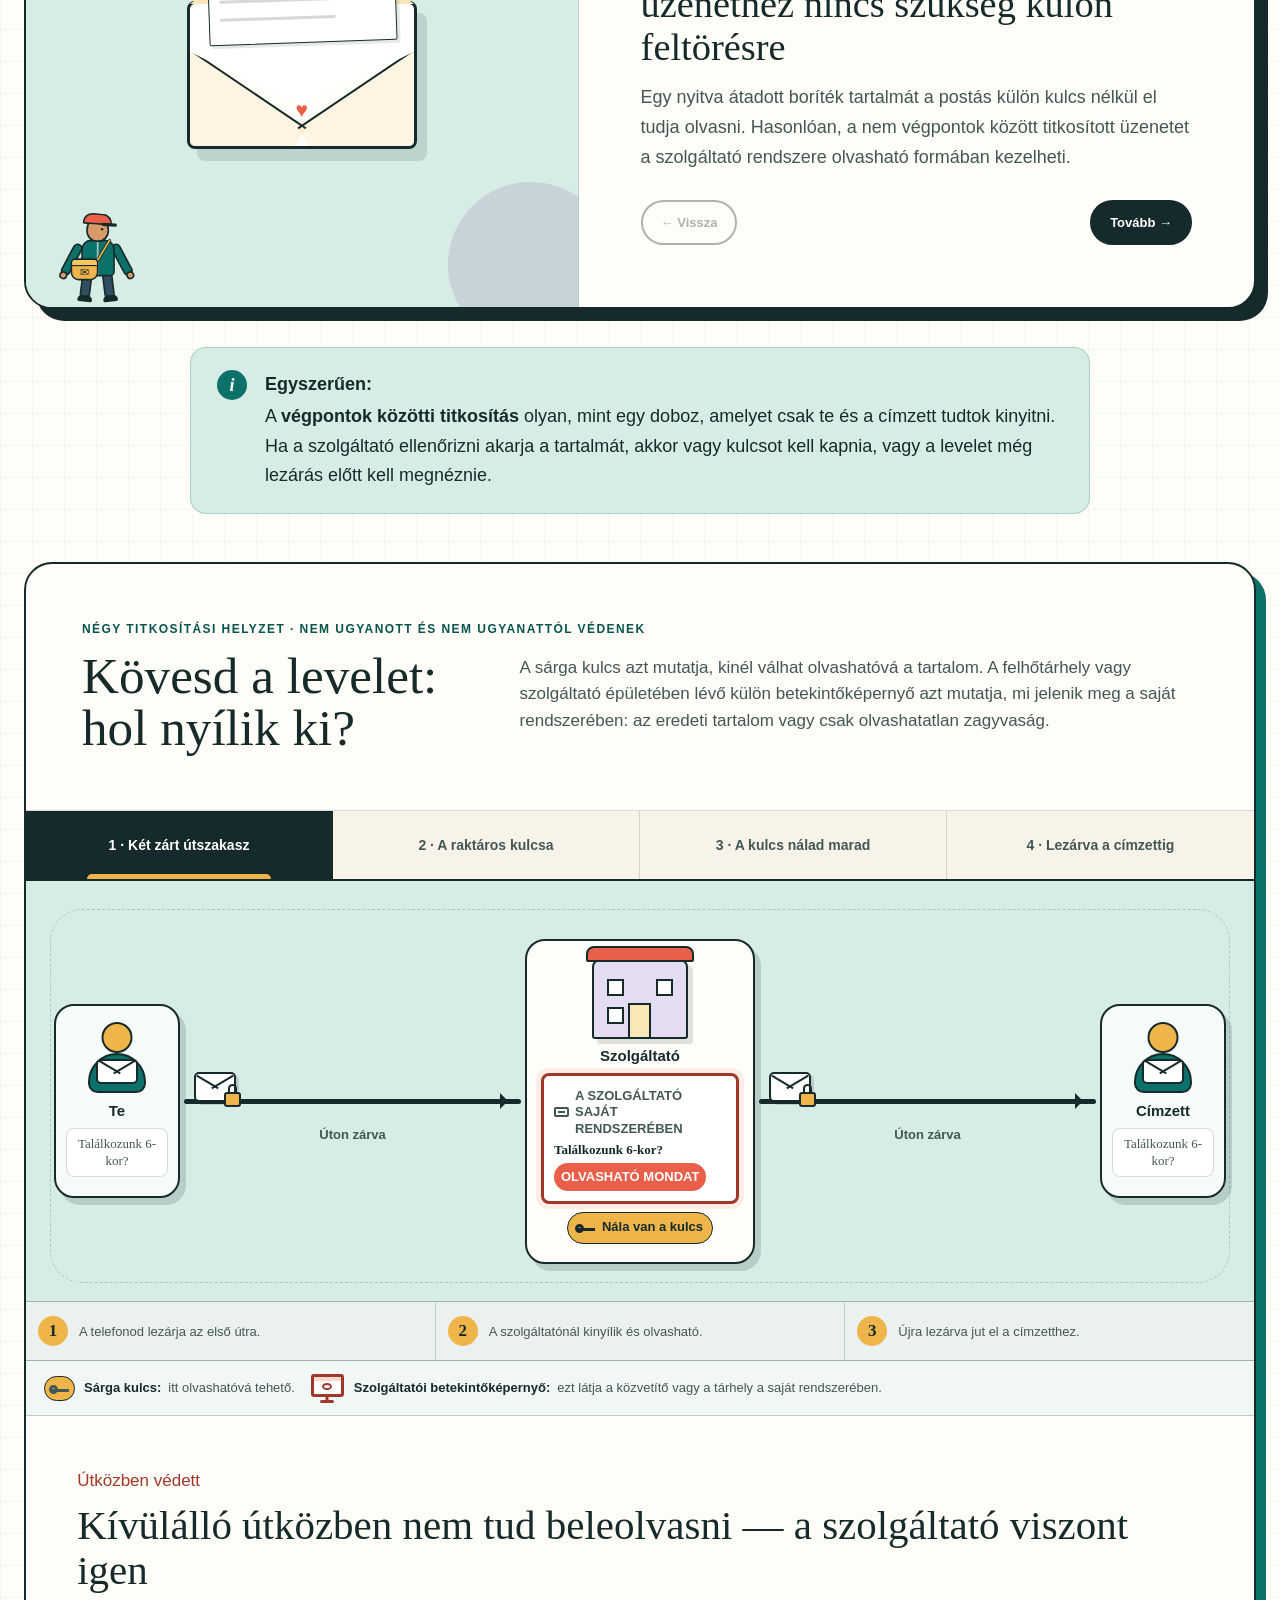
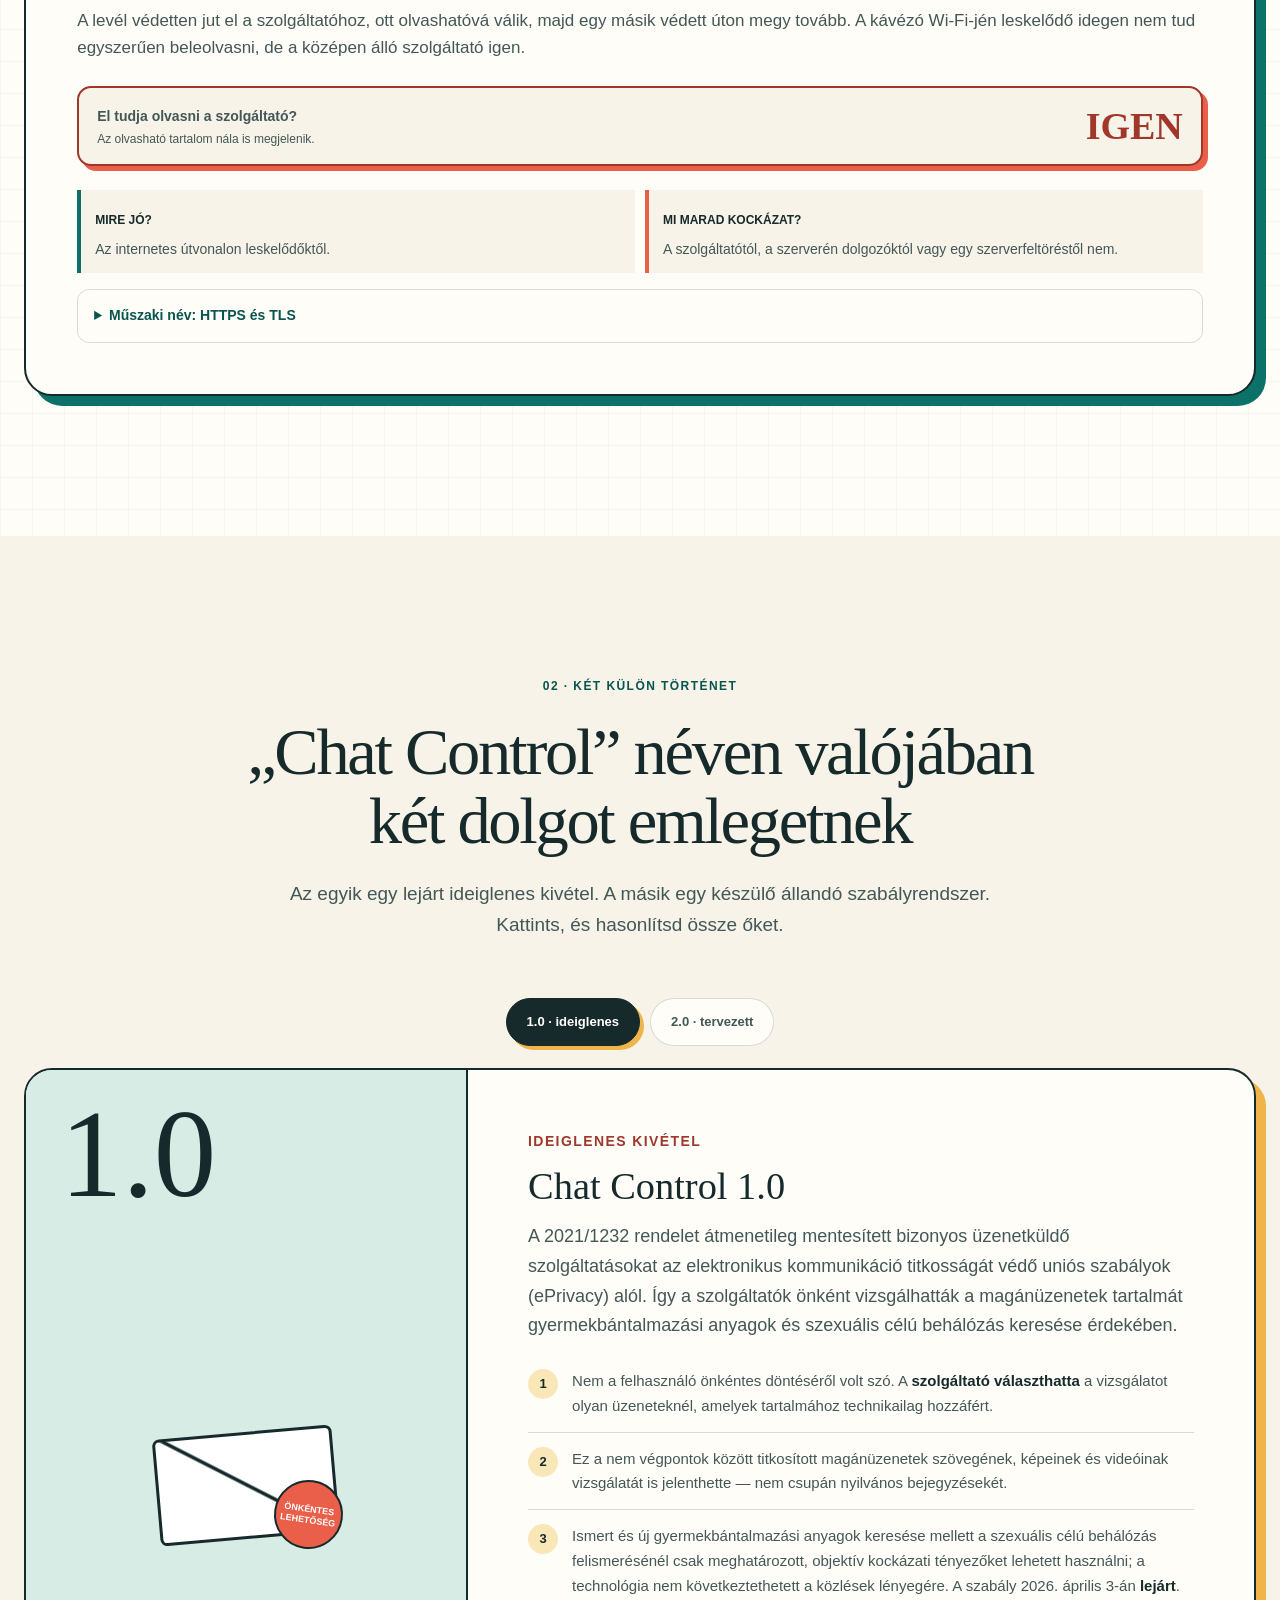
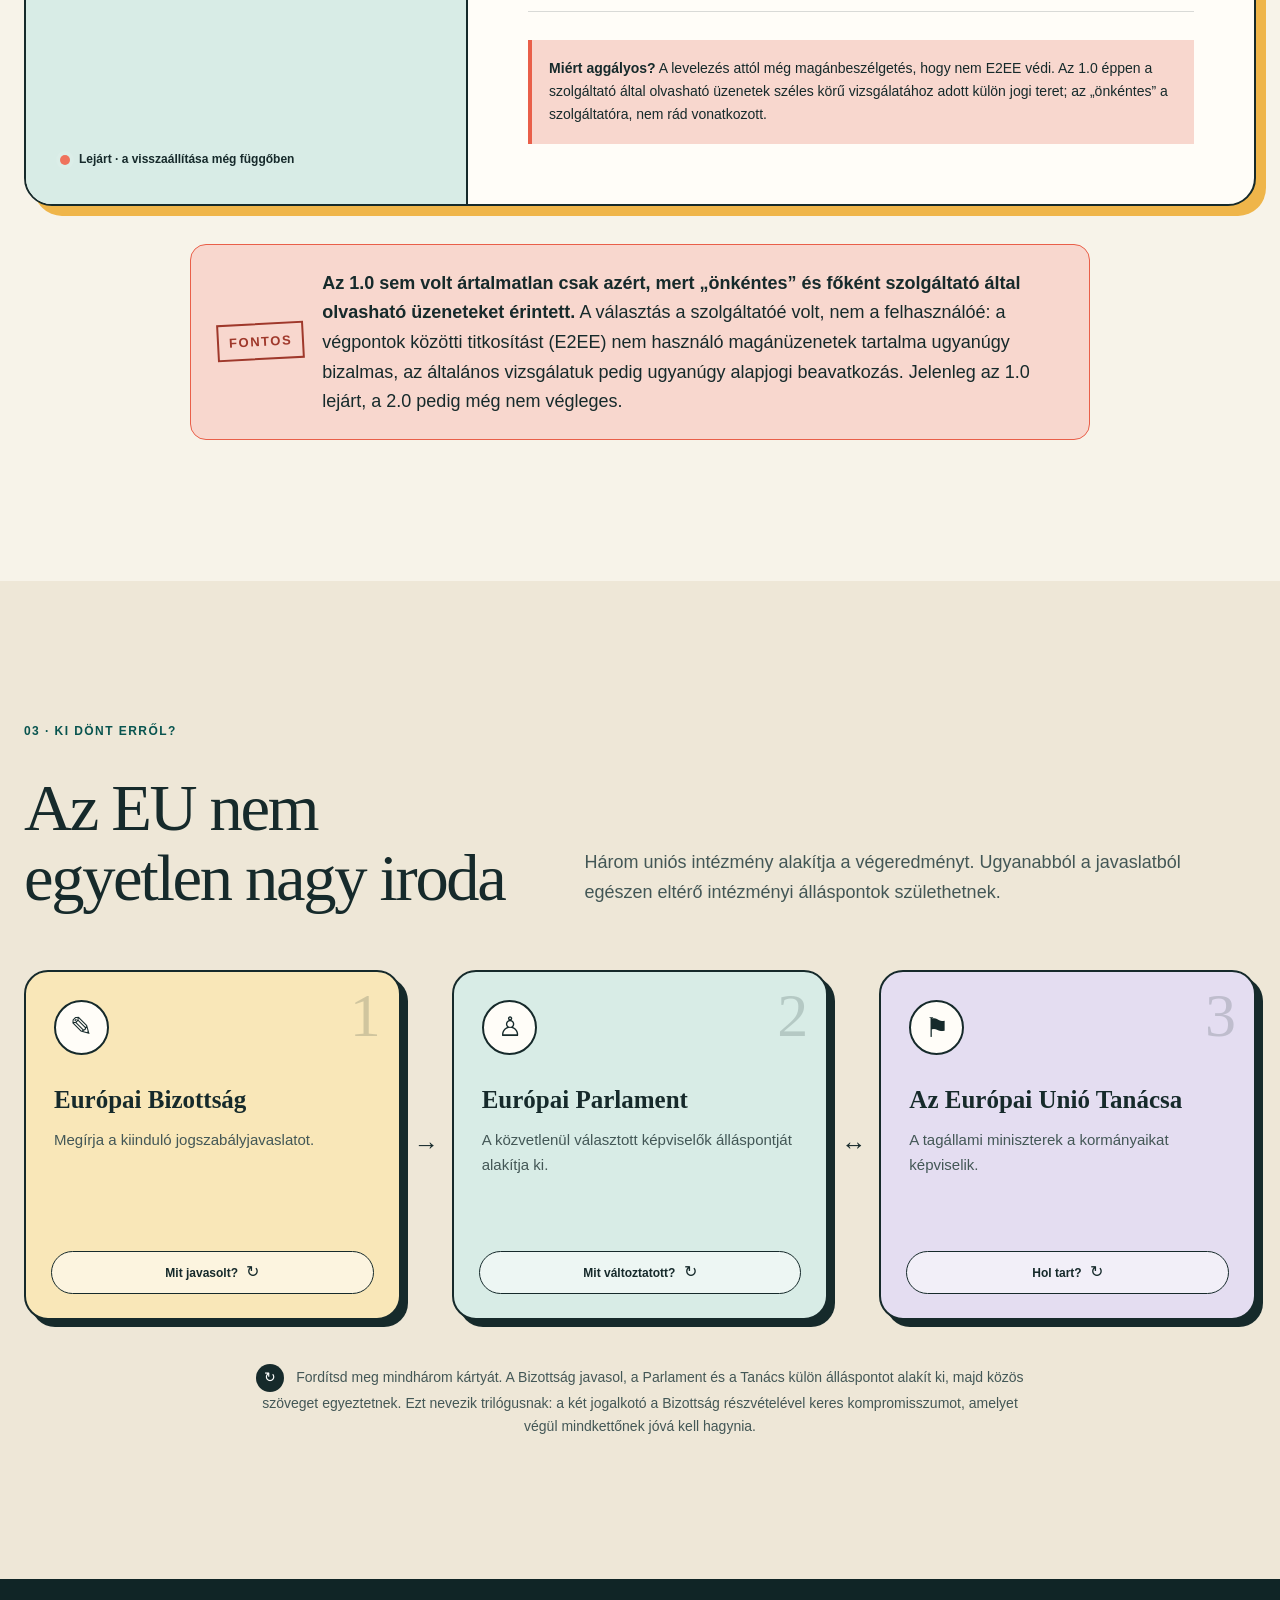
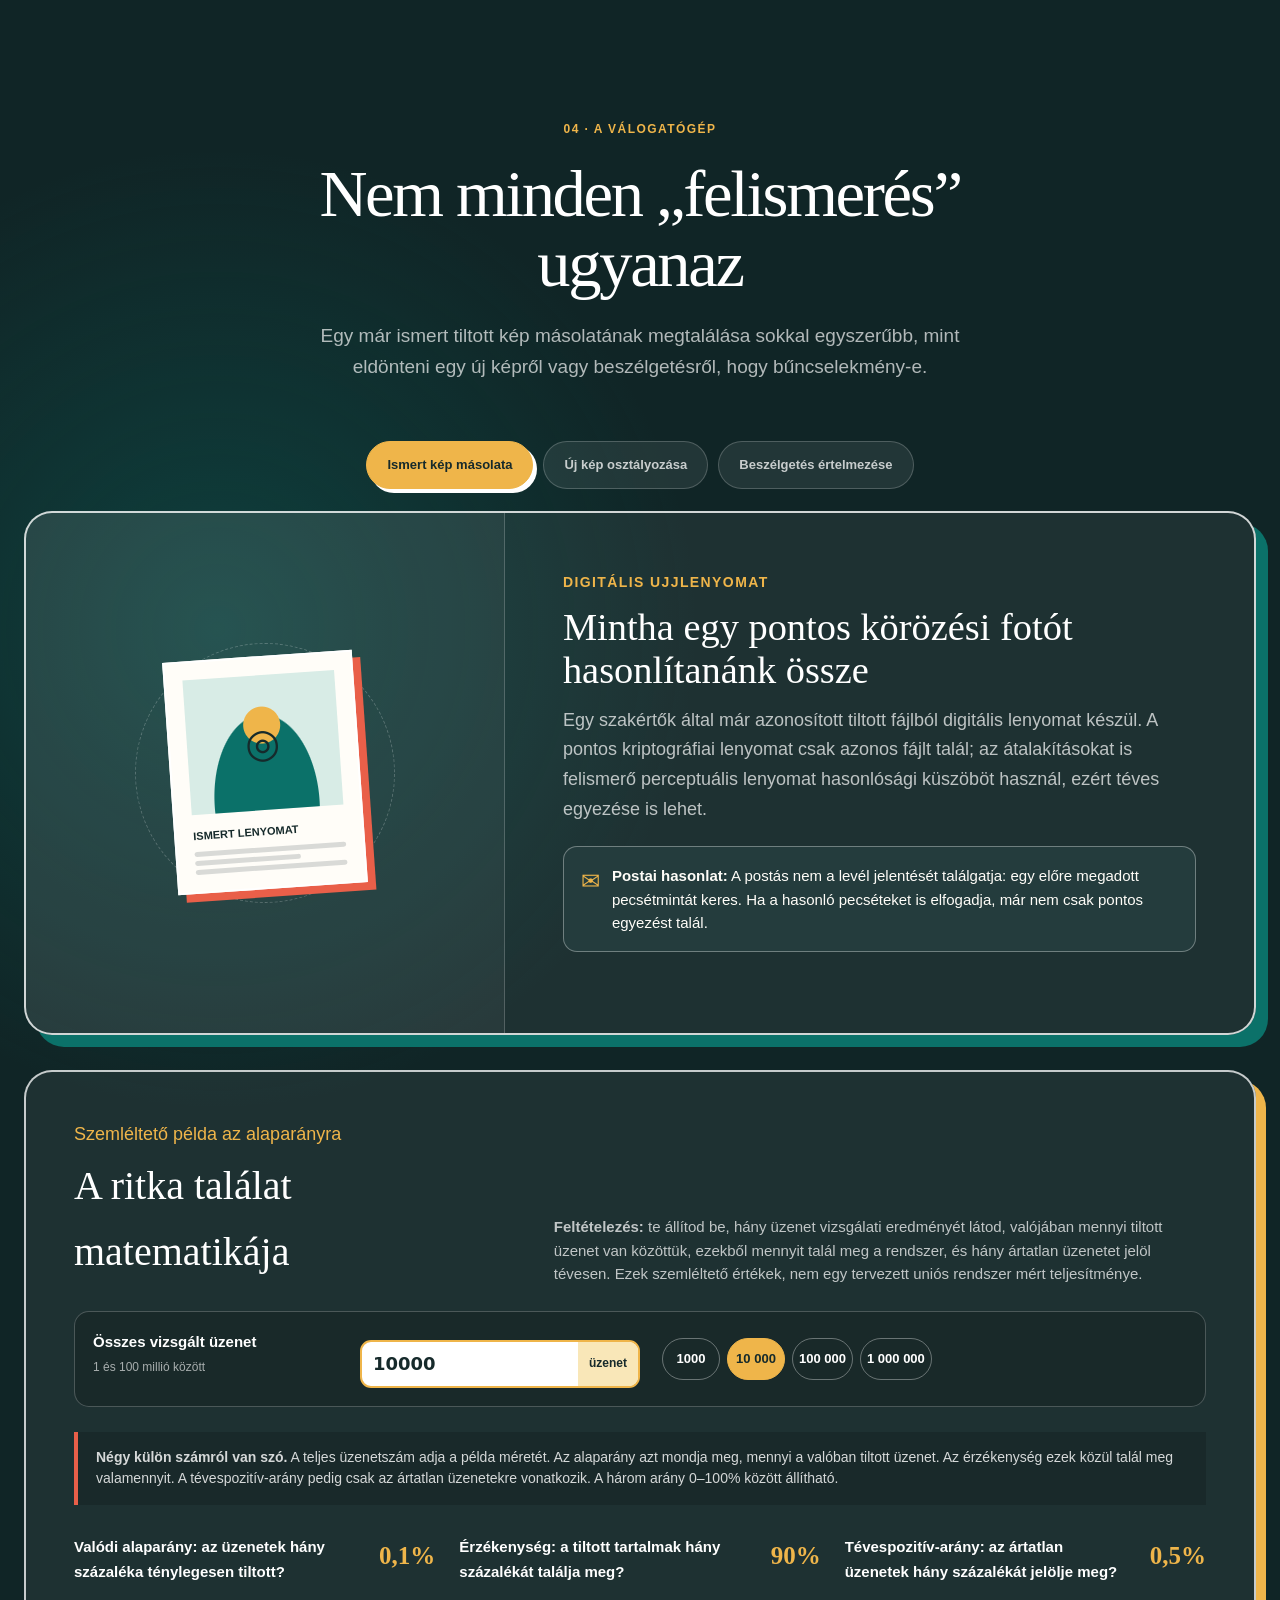
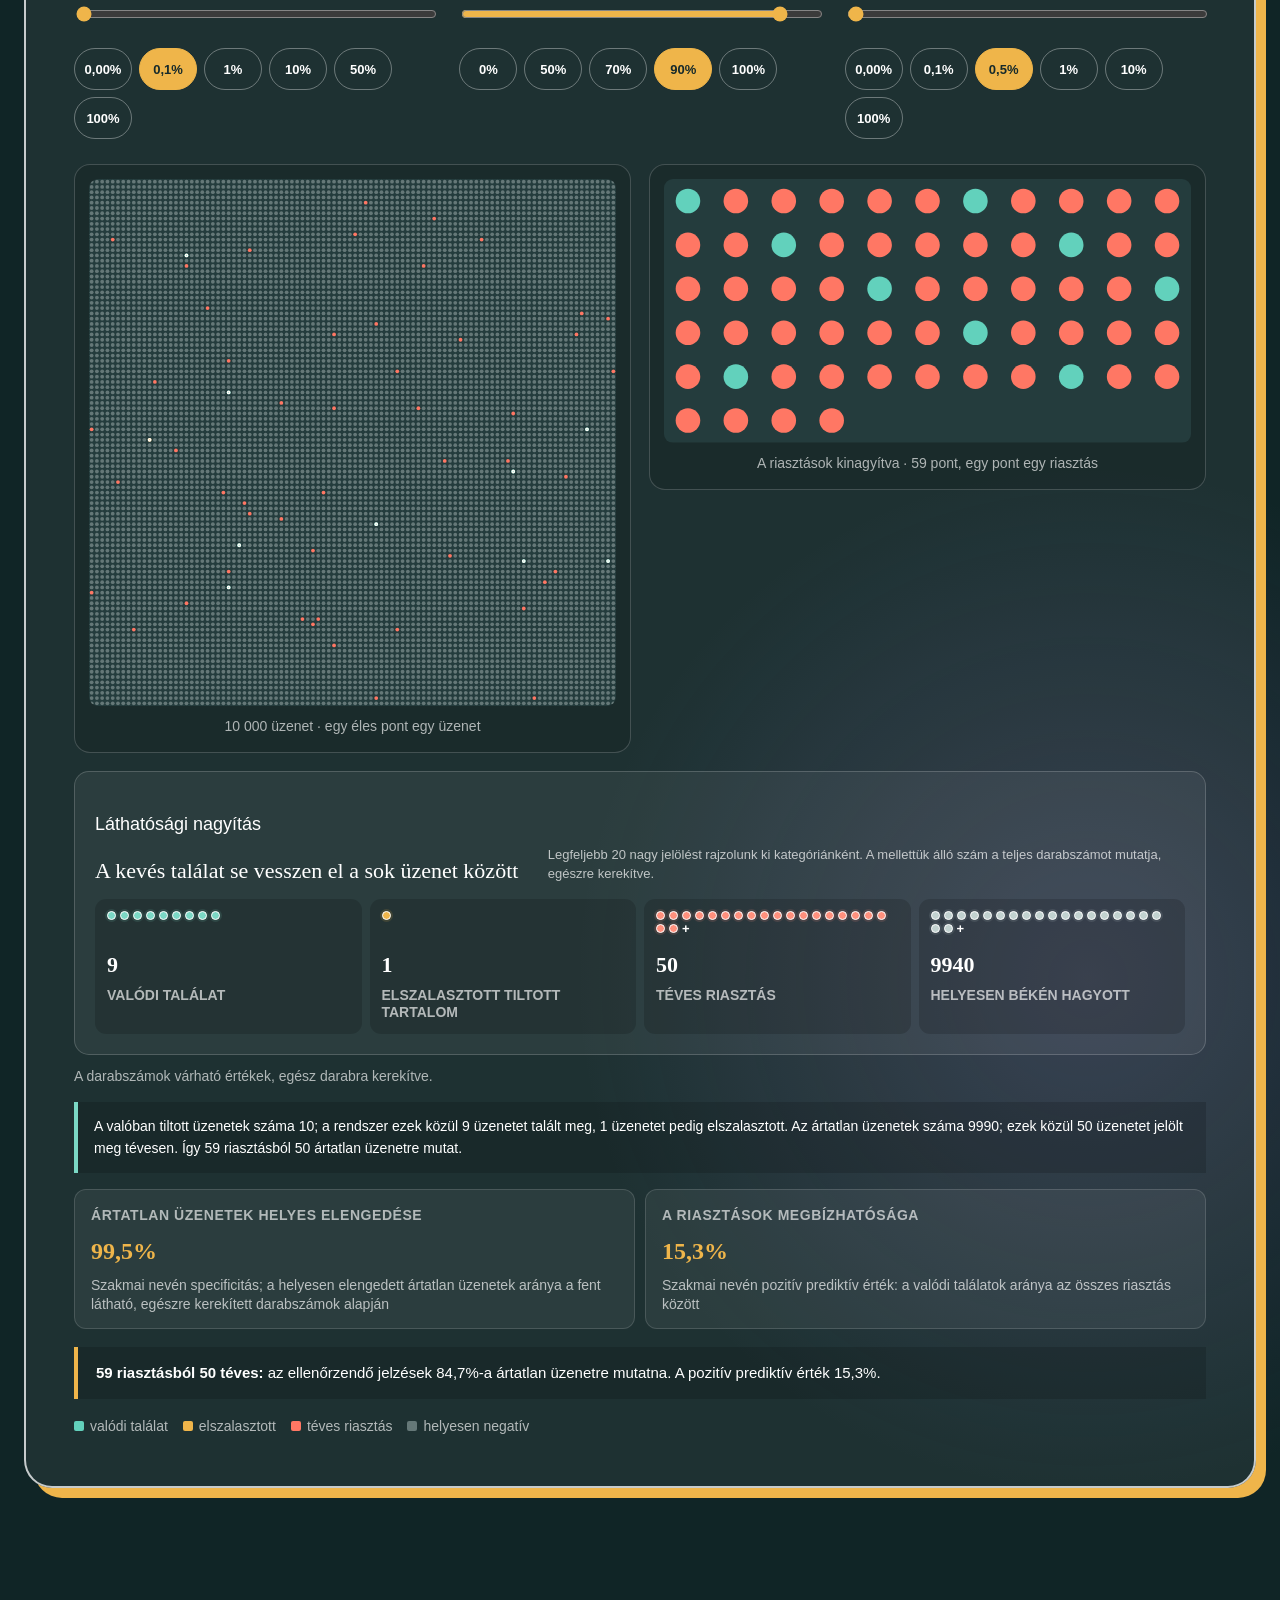
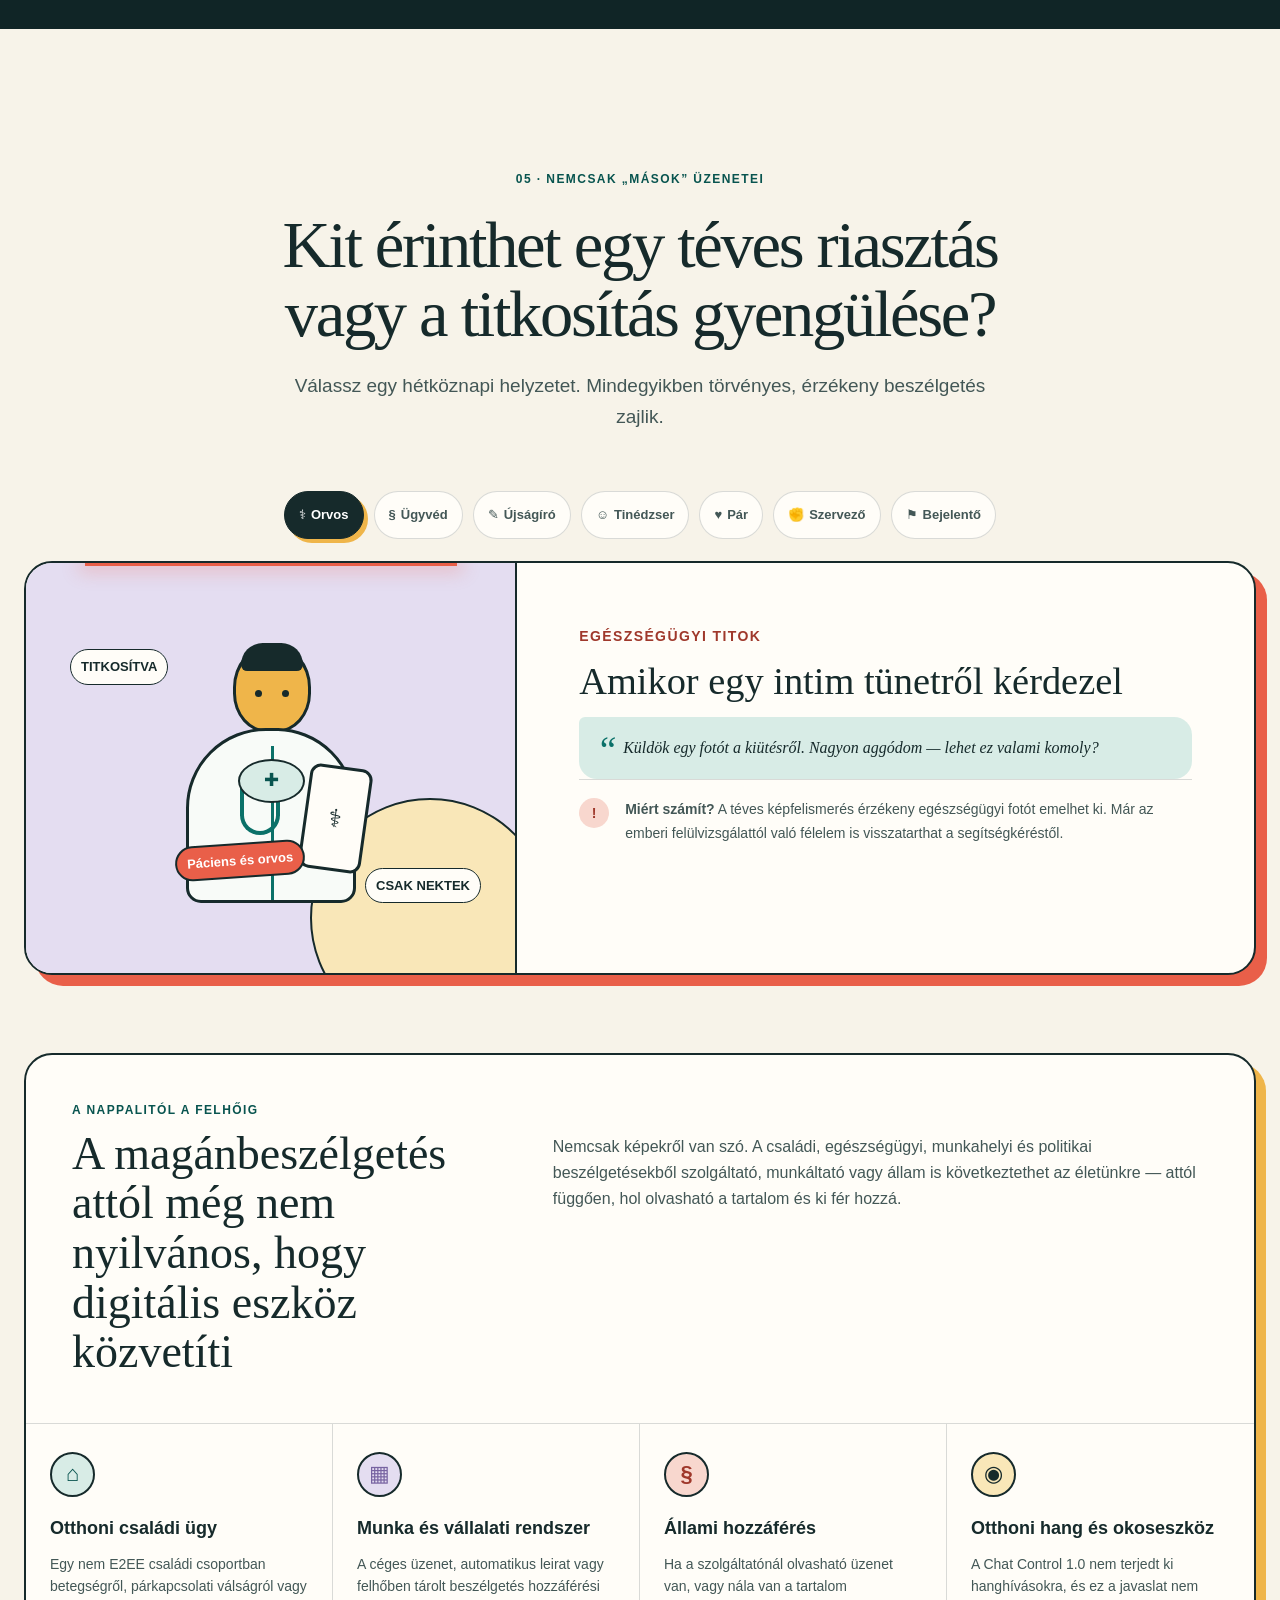
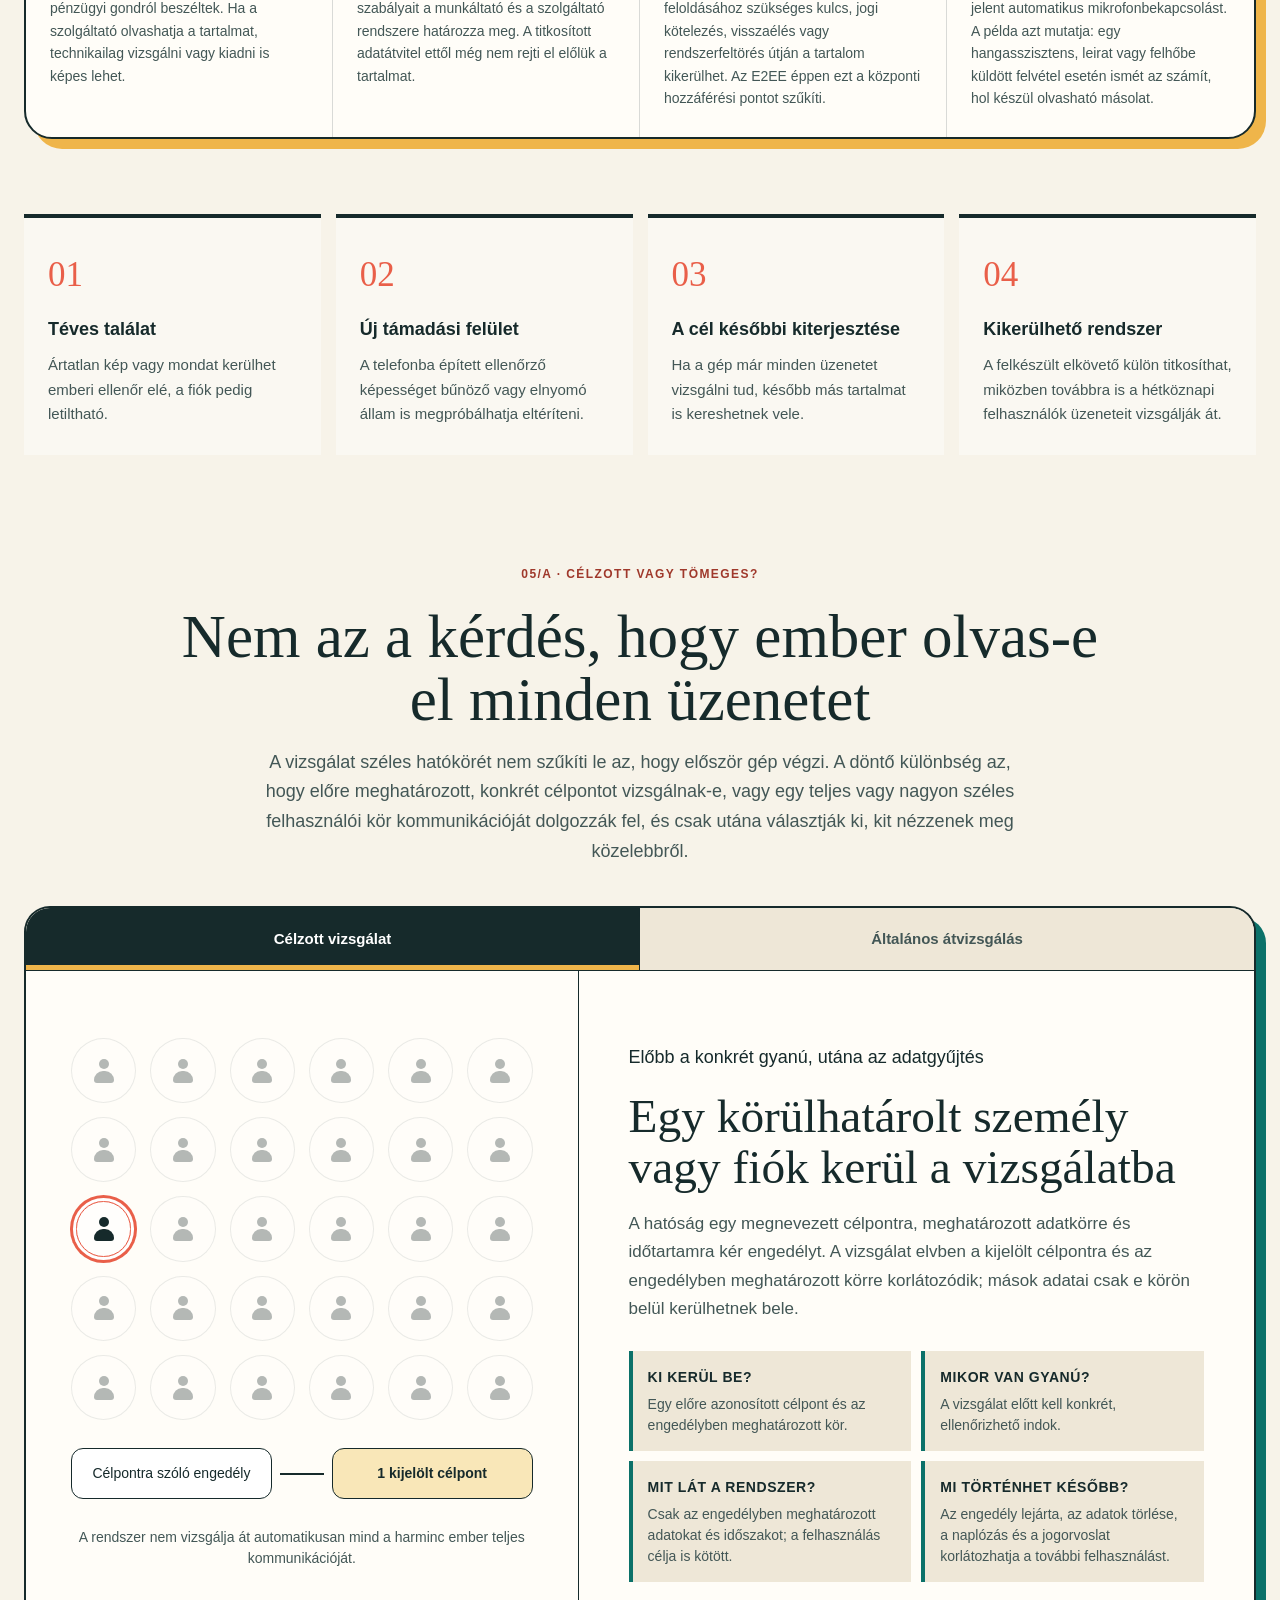
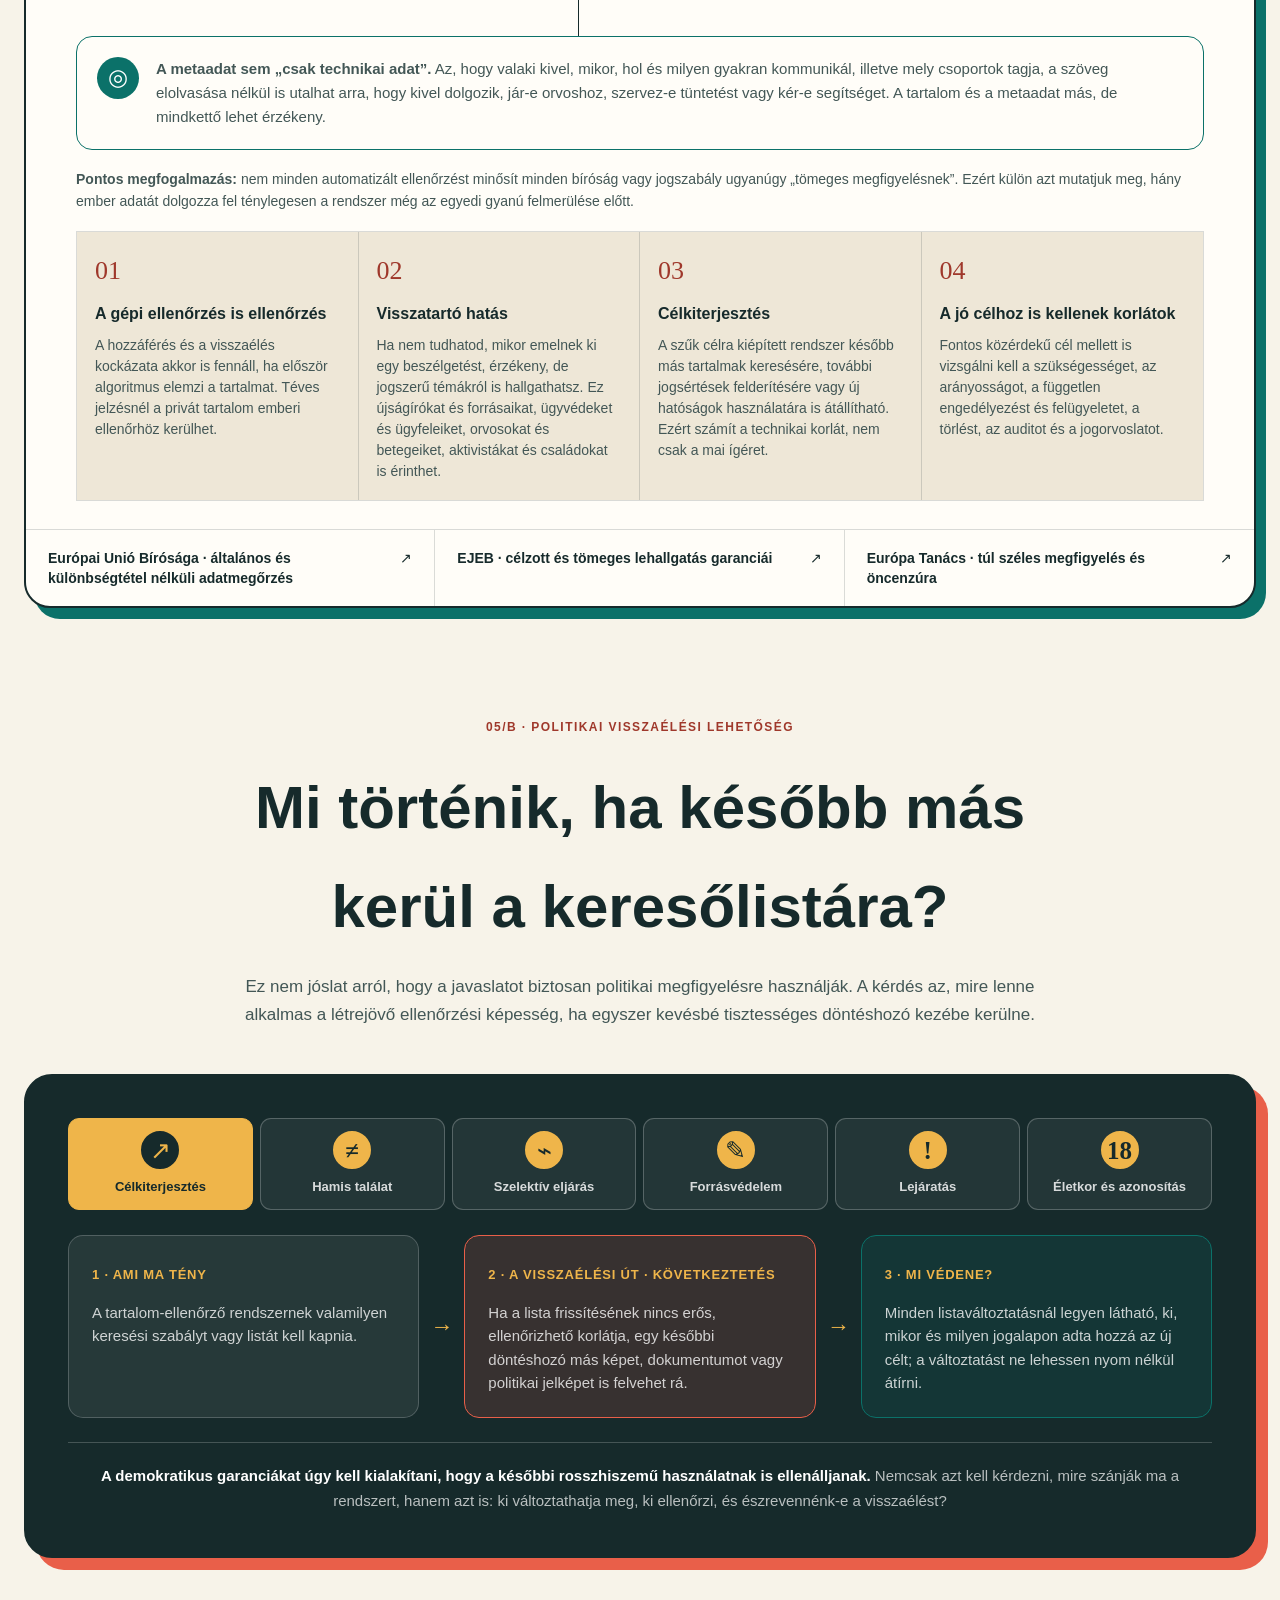
==== commit d78431a6: "Fix mobile route and postman visuals" ====
--- a/index.html
+++ b/index.html
@@ -155,9 +155,10 @@
             </div>
             <div class="postman hero-postman" aria-hidden="true">
               <span class="postman-head"></span><span class="postman-cap"></span><span class="postman-body"></span>
-              <span class="postman-arm postman-arm--front"></span><span class="postman-arm postman-arm--back"></span>
+              <span class="postman-strap"></span>
+              <span class="postman-arm postman-arm--front"><i class="postman-hand"></i></span><span class="postman-arm postman-arm--back"><i class="postman-hand"></i></span>
               <span class="postman-leg postman-leg--front"></span><span class="postman-leg postman-leg--back"></span>
-              <span class="postman-bag">✉</span>
+              <span class="postman-bag postman-satchel"></span>
             </div>
             <div class="belt"><span></span><span></span><span></span></div>
             <div class="speech-cloud">
--- a/styles.css
+++ b/styles.css
@@ -3124,15 +3124,18 @@
 .postman-cap::after { position: absolute; right: -8px; bottom: -3px; width: 18px; height: 4px; border-radius: 1px 4px 4px 1px; background: var(--ink); content: ""; }
 .postman-body { z-index: 3; top: 37px; left: 13px; width: 41px; height: 45px; border: 2px solid var(--ink); border-radius: 12px 12px 6px 6px; background: var(--teal); }
 .postman-body::before { position: absolute; top: 0; left: 17px; width: 2px; height: 41px; background: rgba(255,255,255,.65); content: ""; }
+.postman-strap { z-index: 4; top: 36px; left: 45px; width: 4px; height: 52px; border: 1px solid var(--ink); border-radius: 99px; background: var(--mustard); transform: rotate(31deg); transform-origin: 50% 3px; }
 .postman-arm { z-index: 2; top: 42px; width: 12px; height: 43px; border: 2px solid var(--ink); border-radius: 99px; background: var(--teal); transform-origin: 50% 5px; }
 .postman-arm--front { right: 1px; transform: rotate(-28deg); }
 .postman-arm--back { left: 3px; transform: rotate(28deg); }
+.postman-hand { position: absolute; bottom: -7px; left: 50%; display: block; width: 10px; height: 10px; border: 2px solid var(--ink); border-radius: 50%; background: #d89a68; transform: translateX(-50%); }
 .postman-leg { z-index: 1; top: 76px; width: 13px; height: 34px; border: 2px solid var(--ink); border-radius: 7px; background: #314d61; transform-origin: 50% 3px; }
 .postman-leg::after { position: absolute; right: -5px; bottom: -5px; width: 18px; height: 8px; border: 2px solid var(--ink); border-radius: 8px 8px 3px 3px; background: var(--ink); content: ""; }
 .postman-leg--front { right: 11px; transform: rotate(-7deg); }
 .postman-leg--back { left: 14px; transform: rotate(7deg); }
-.postman-bag { z-index: 6; top: 50px; left: 2px; display: grid !important; place-items: center; width: 28px; height: 27px; border: 2px solid var(--ink); border-radius: 5px; background: var(--mustard); font-size: 13px; font-weight: 900; }
-.postman-bag::before { position: absolute; top: -2px; left: 13px; width: 30px; height: 3px; border-radius: 3px; background: var(--ink); content: ""; transform: rotate(-39deg); transform-origin: left center; }
+.postman-bag { z-index: 6; top: 60px; left: 0; width: 34px; height: 27px; overflow: hidden; border: 2px solid var(--ink); border-radius: 6px 6px 10px 10px; background: var(--mustard); }
+.postman-bag::before { position: absolute; top: -2px; right: -2px; left: -2px; height: 10px; border-bottom: 2px solid var(--ink); border-radius: 5px 5px 3px 3px; background: #f6c65f; content: ""; }
+.postman-bag::after { position: absolute; inset: 7px 0 0; display: grid; place-items: center; color: var(--ink); content: "✉"; font-size: 13px; font-weight: 900; line-height: 1; }
 .hero-postman { bottom: 18%; left: 3%; animation: postman-route 5.5s ease-in-out infinite; }
 .hero-postman .postman-arm--front,
 .hero-postman .postman-leg--back { animation: postman-limb 650ms ease-in-out infinite alternate; }
@@ -3474,7 +3477,7 @@
 @keyframes postman-limb { from { rotate: -15deg; } to { rotate: 15deg; } }
 @keyframes postman-open-arm {
   0%, 23%, 58%, 100% { transform: rotate(-28deg); }
-  31%, 50% { transform: rotate(-96deg) translateY(-2px); }
+  31%, 50% { transform: rotate(-78deg) translateY(-2px); }
 }
 @keyframes mail-postman-open {
   0%, 12% { left: 7%; transform: scale(.82); }
@@ -3483,7 +3486,7 @@
 }
 @keyframes mail-postman-arm-open {
   0%, 30% { transform: rotate(-28deg); }
-  46%, 72% { transform: rotate(-105deg); }
+  46%, 72% { transform: rotate(-80deg); }
   88%, 100% { transform: rotate(-28deg); }
 }
 @keyframes mail-flap-open {
@@ -3507,7 +3510,7 @@
 }
 @keyframes mail-e2ee-attempt-arm {
   0%, 8%, 48%, 100% { transform: rotate(-28deg); }
-  18%, 38% { transform: rotate(-102deg) translateY(-2px); }
+  18%, 38% { transform: rotate(-80deg) translateY(-2px); }
 }
 @keyframes mail-e2ee-no-key {
   0%, 4% { opacity: 0; transform: translateY(-6px); }
@@ -3770,7 +3773,28 @@
   .sources-section { grid-template-columns: 1fr; gap: 45px; }
   .related-grid { grid-template-columns: 1fr 1fr; }
   .connection-route { grid-template-columns: 1fr; gap: 0; }
-  .connection-route > i { min-height: 30px; border: 0; transform: rotate(90deg); }
+  .connection-route > i {
+    min-height: 42px;
+    border: 0;
+    background: transparent;
+    font-size: 0;
+    transform: none;
+  }
+  .connection-route > i::before {
+    content: "↓";
+    display: grid;
+    width: 34px;
+    height: 34px;
+    place-items: center;
+    border: 1px solid var(--ink);
+    border-radius: 50%;
+    background: var(--mustard);
+    box-shadow: 2px 2px 0 var(--ink);
+    color: var(--ink);
+    font-size: 18px;
+    line-height: 1;
+  }
+  .connection-route article,
   .connection-route article:first-child,
   .connection-route article:last-child { border-radius: 16px; }
   .connection-grid { grid-template-columns: 1fr 1fr; }
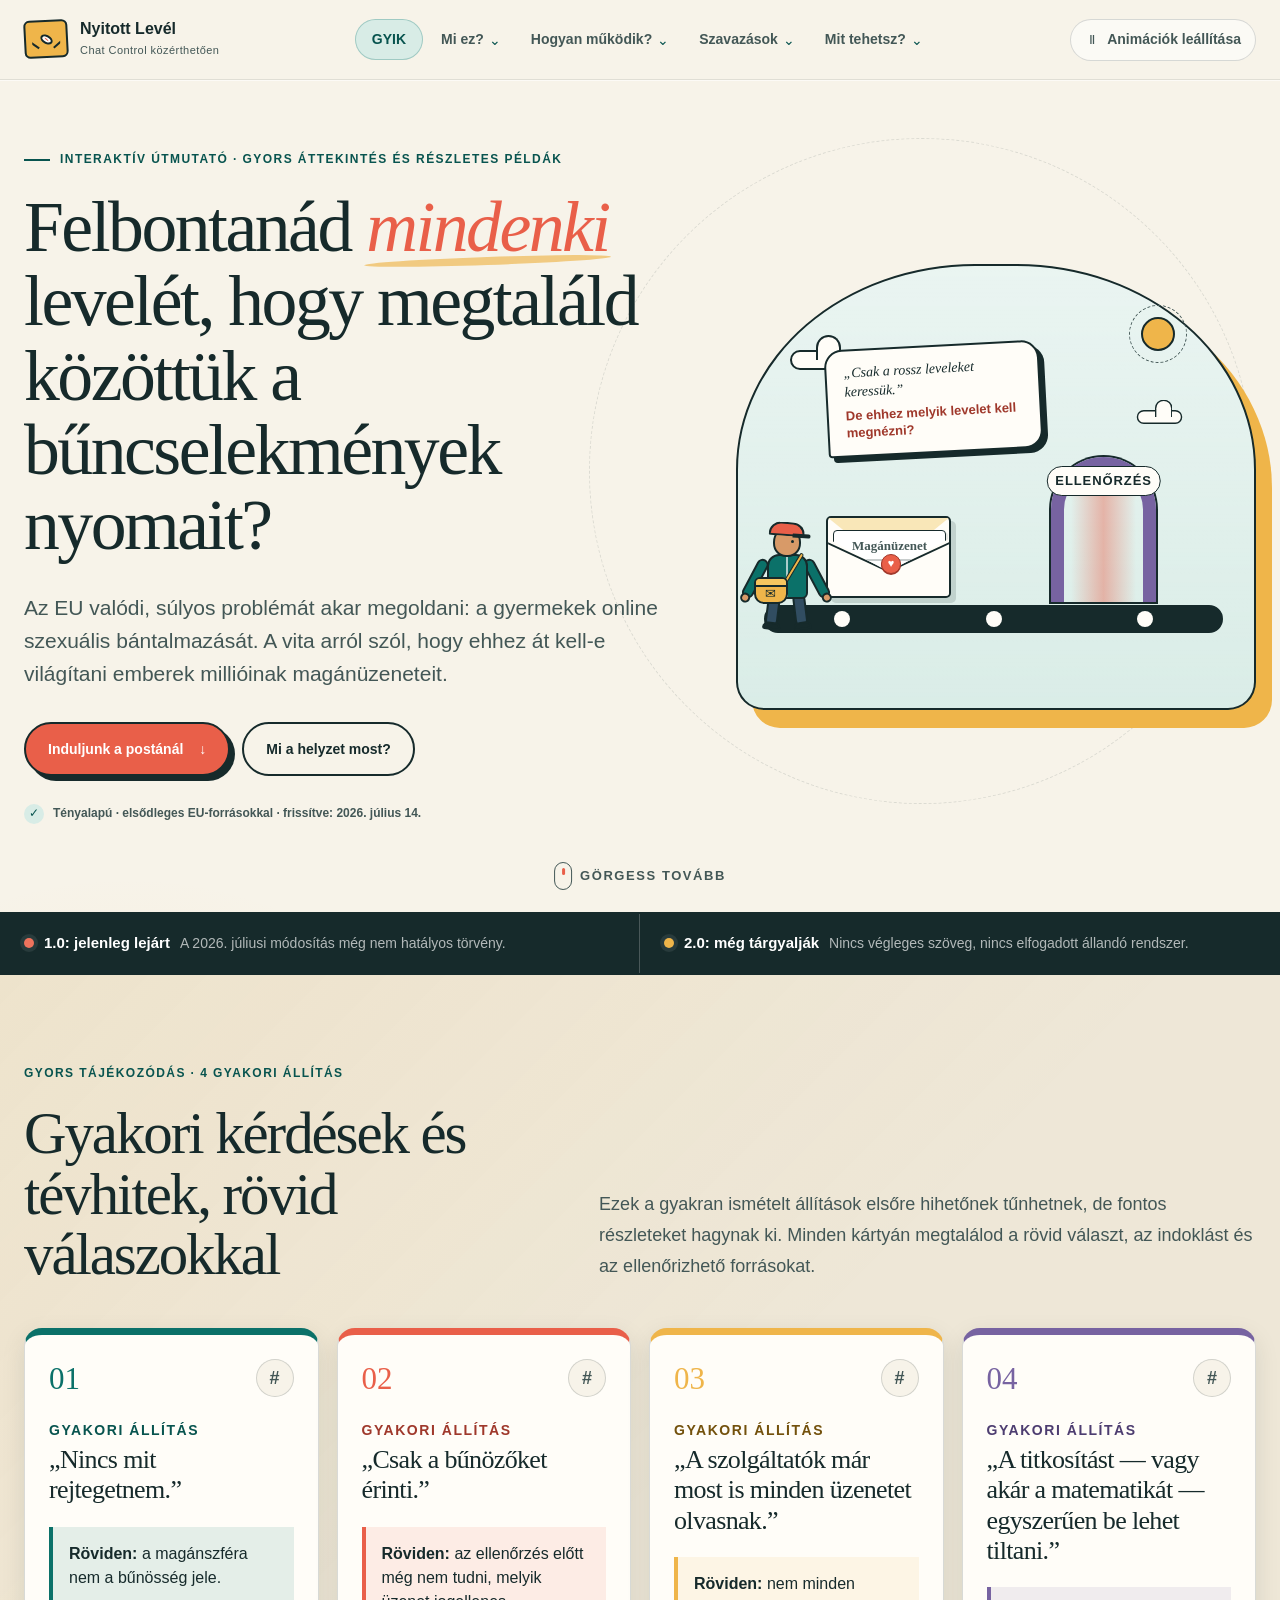
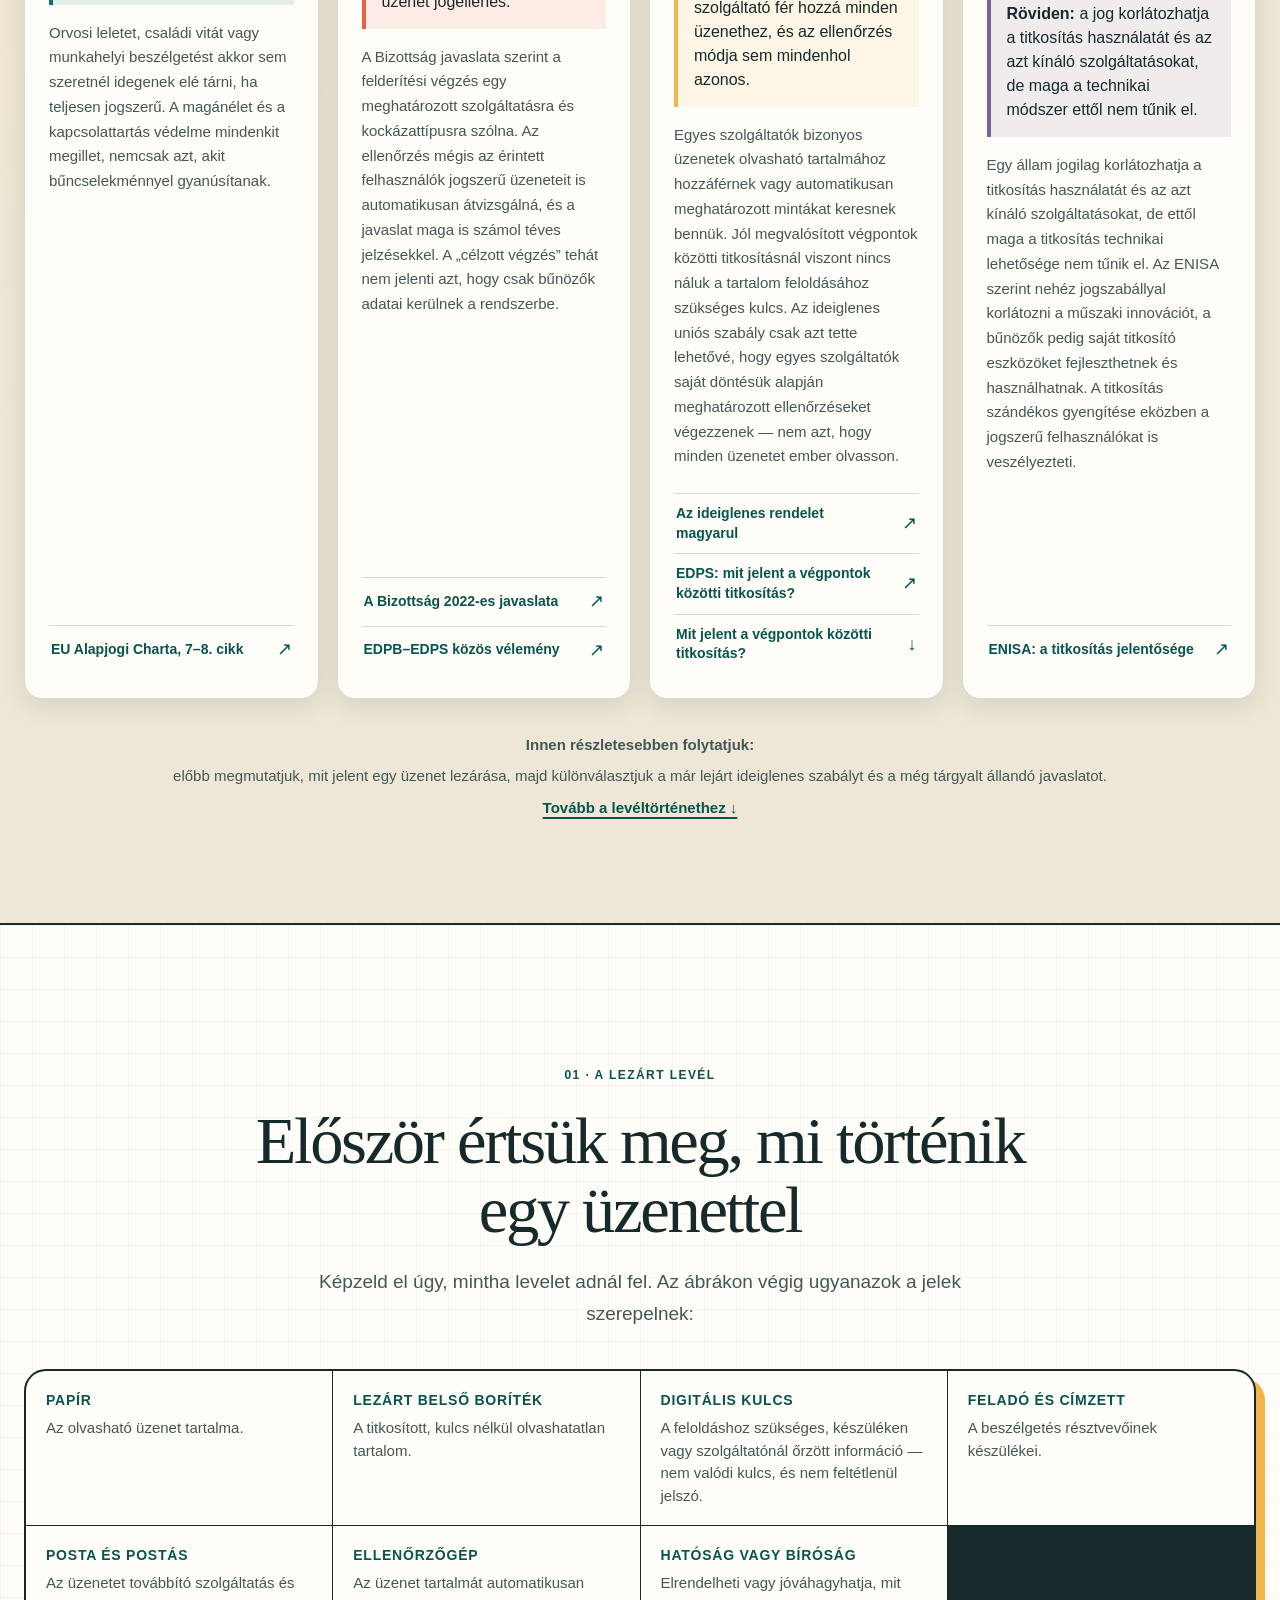
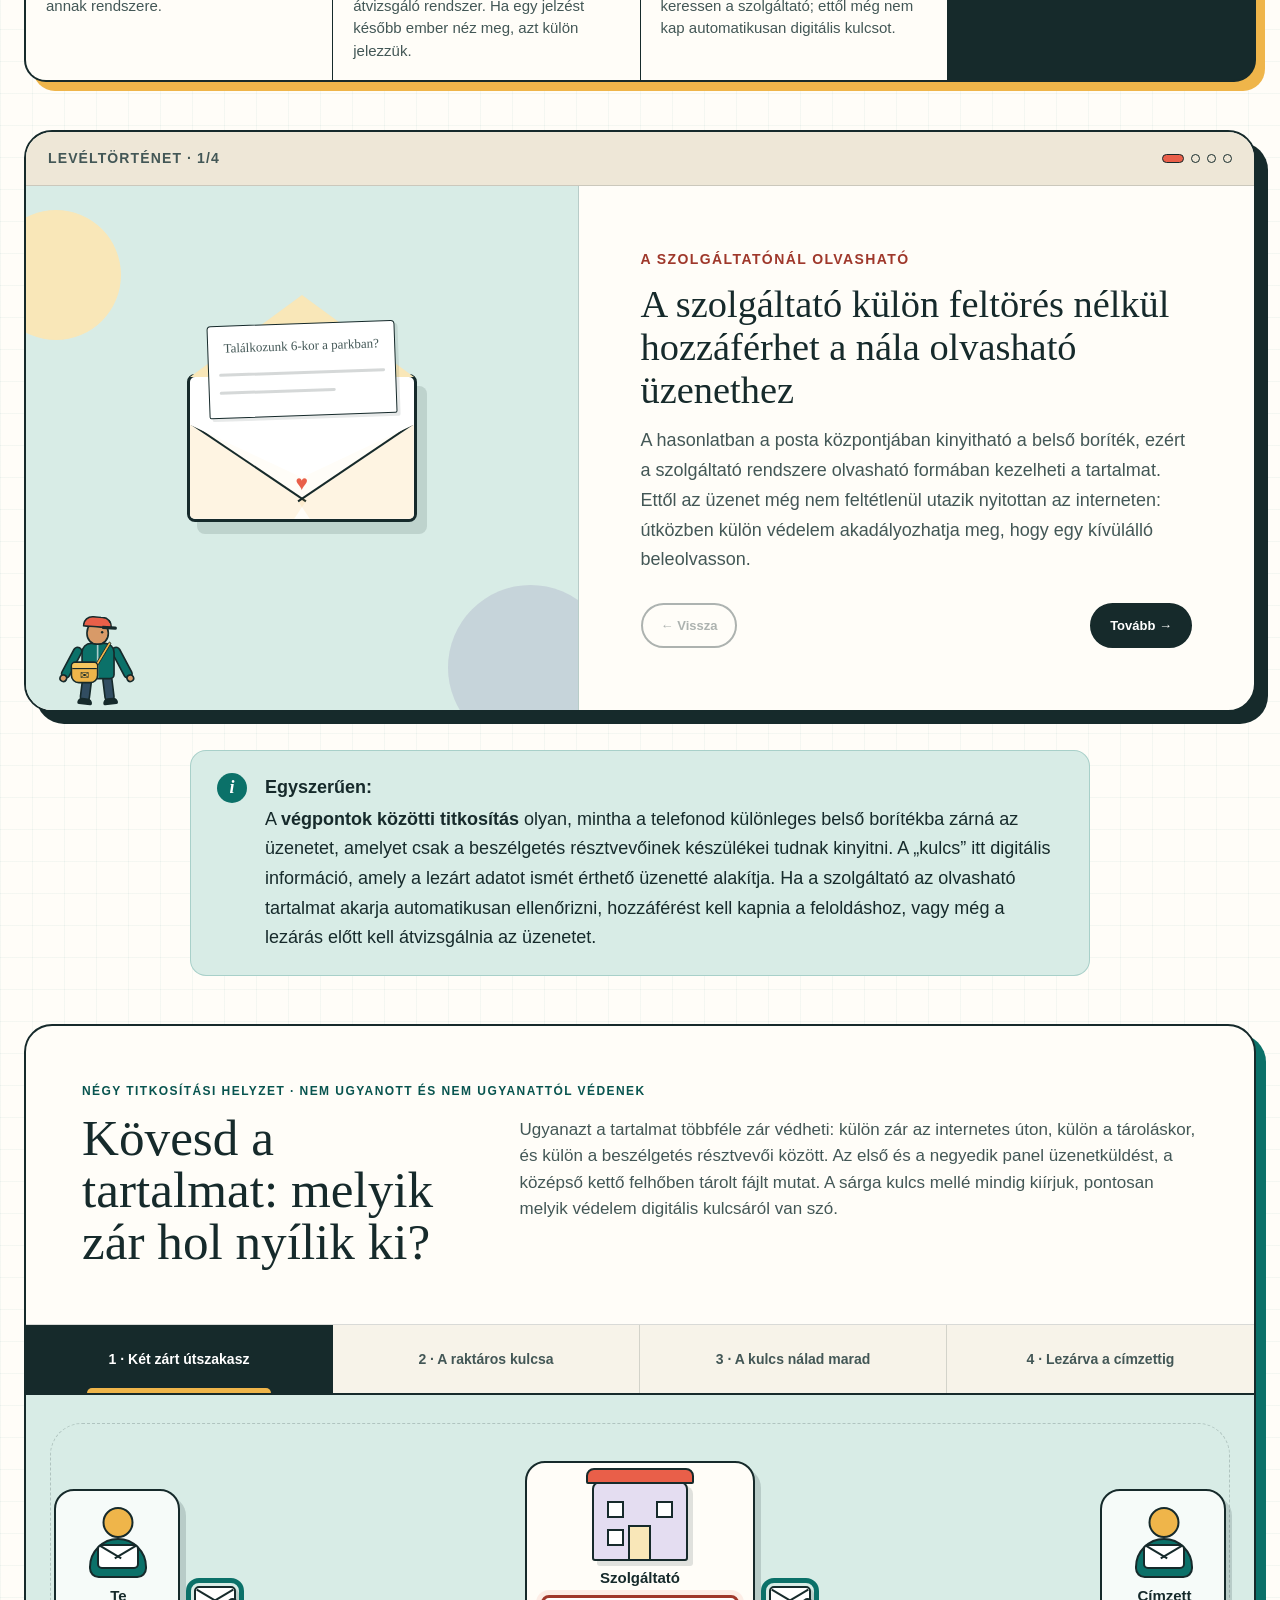
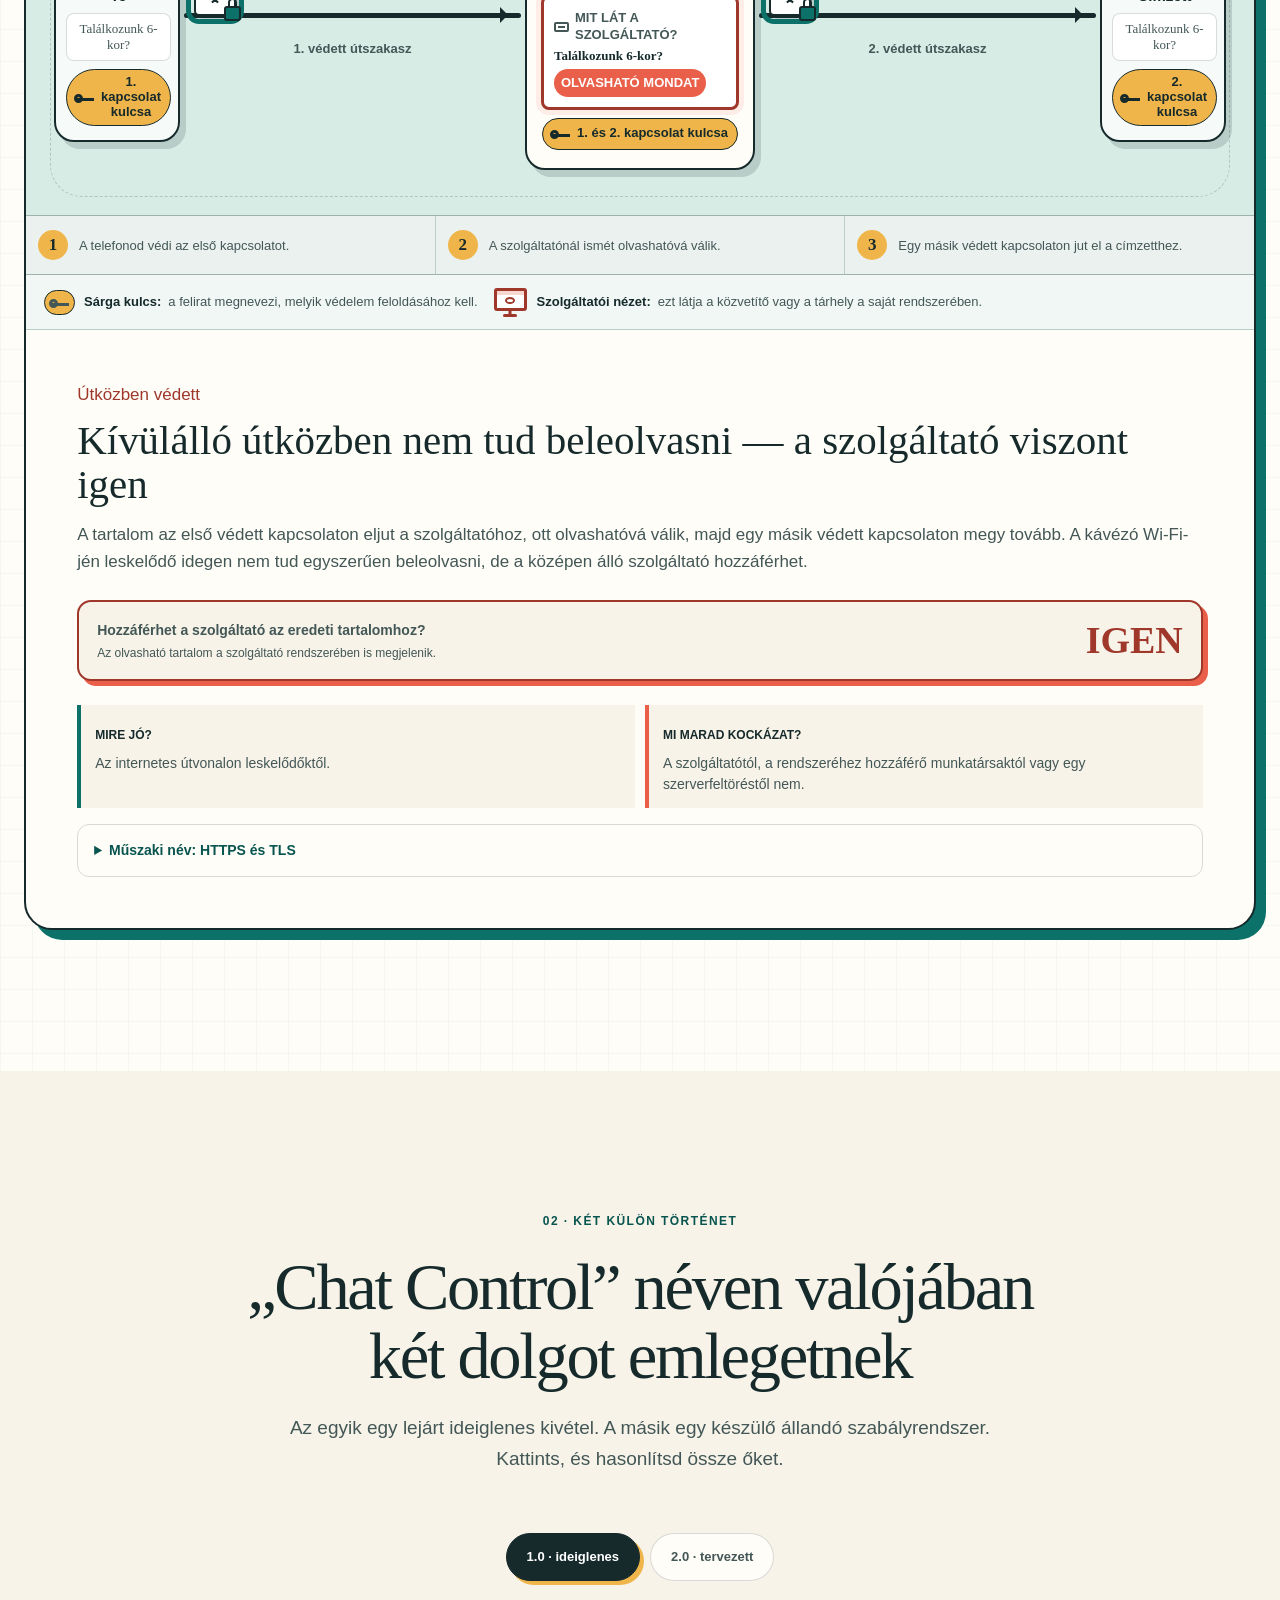
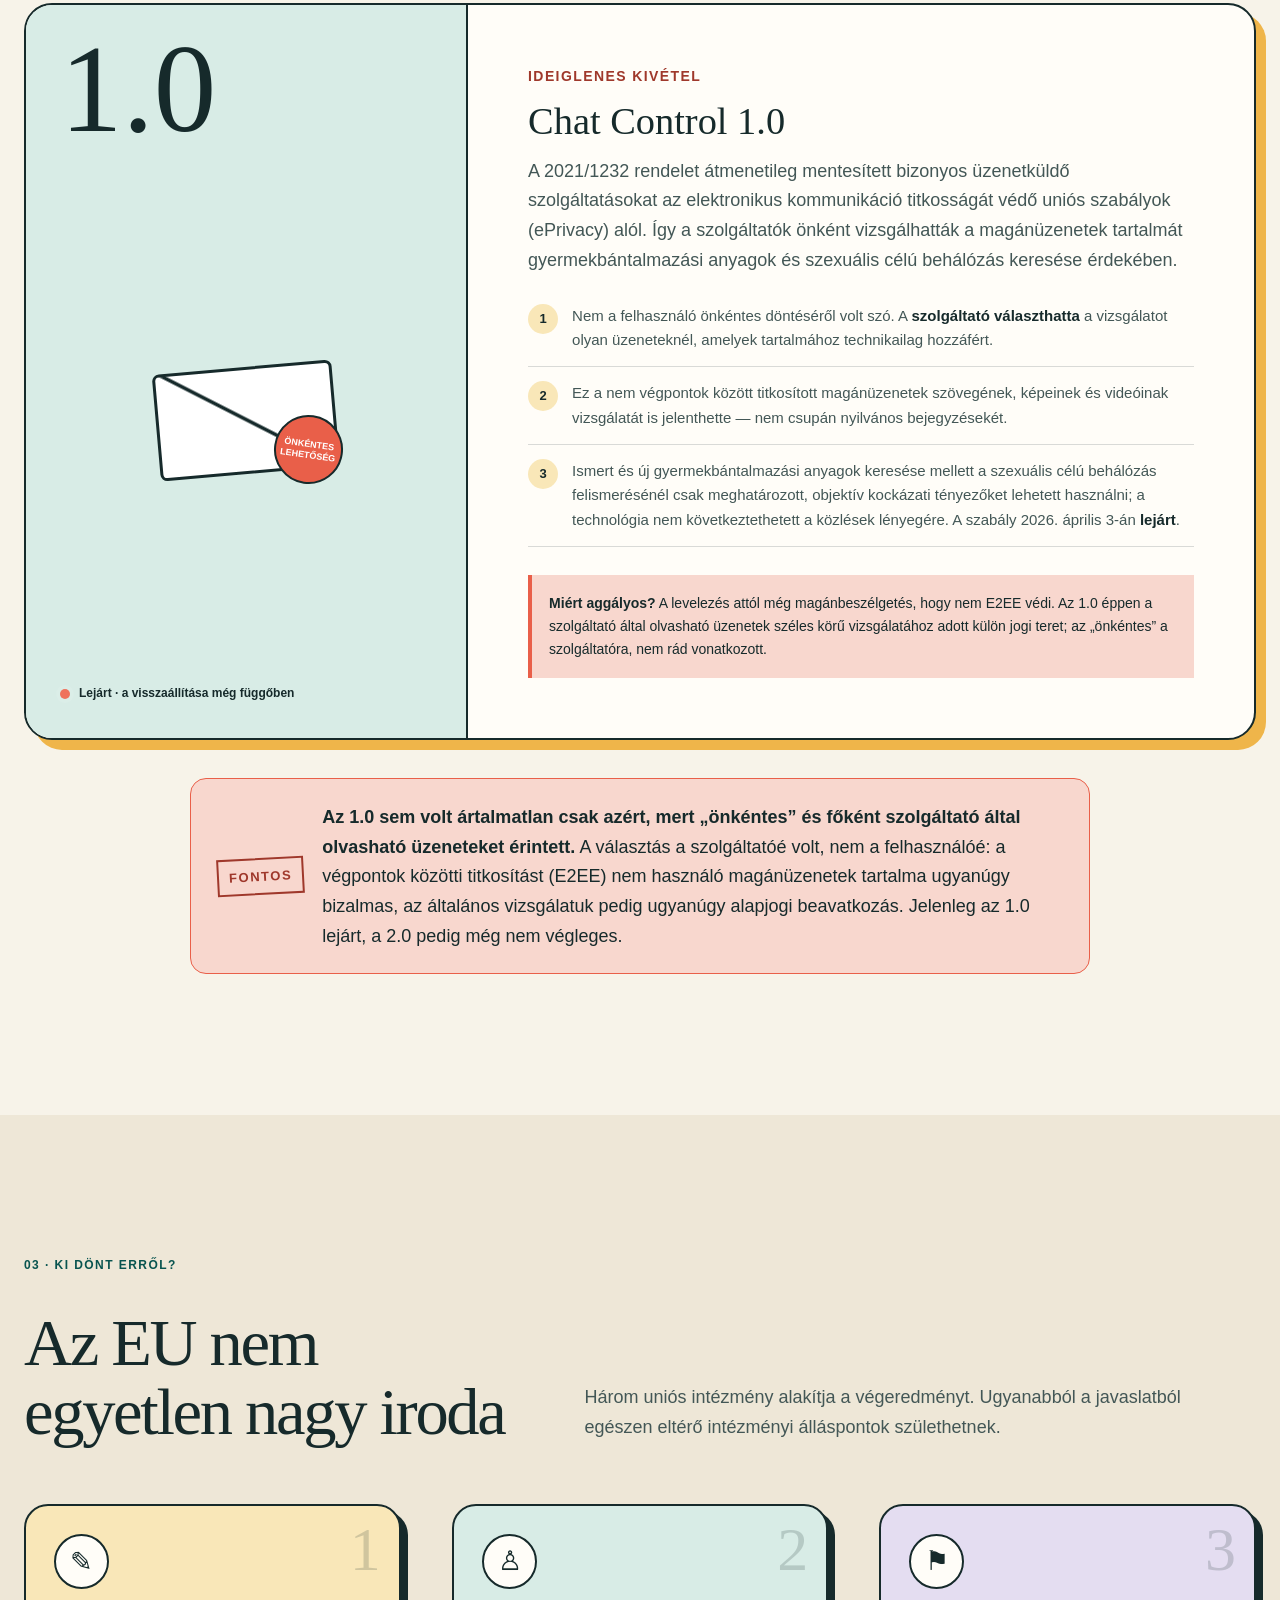
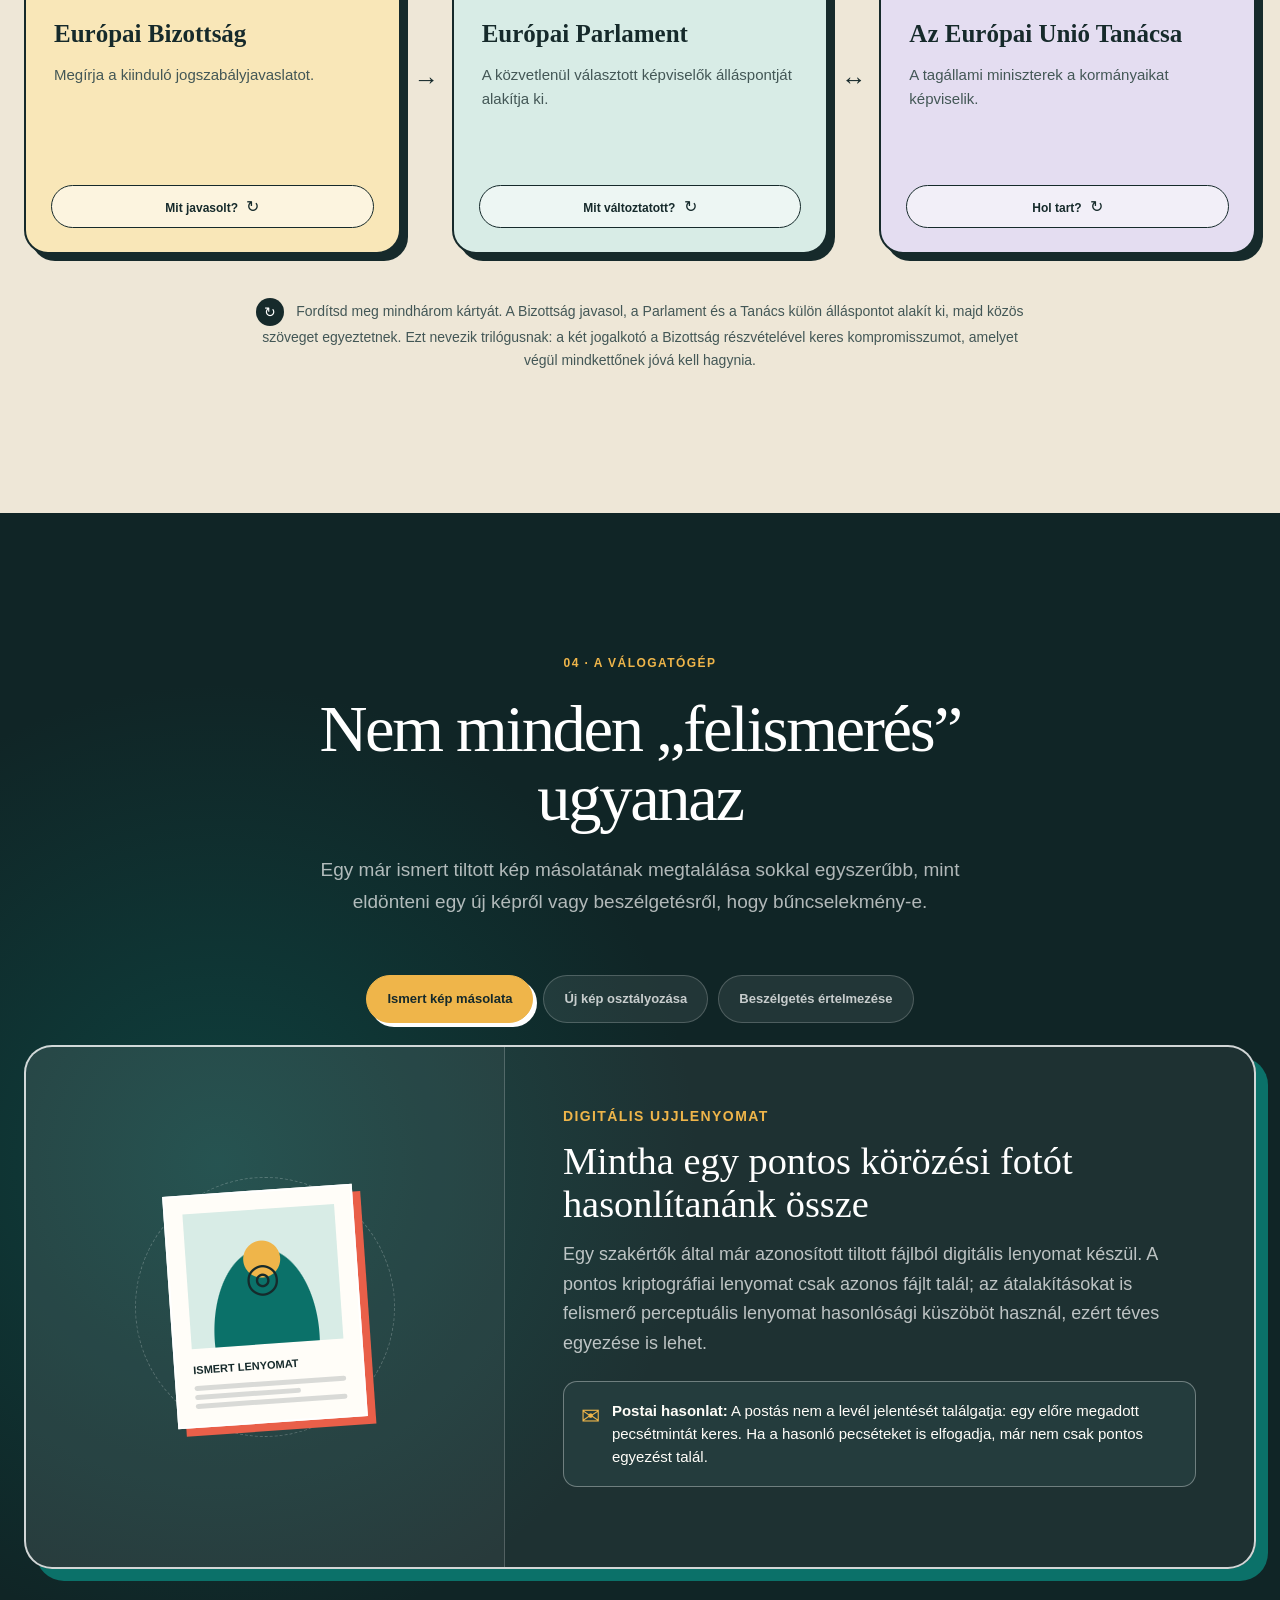
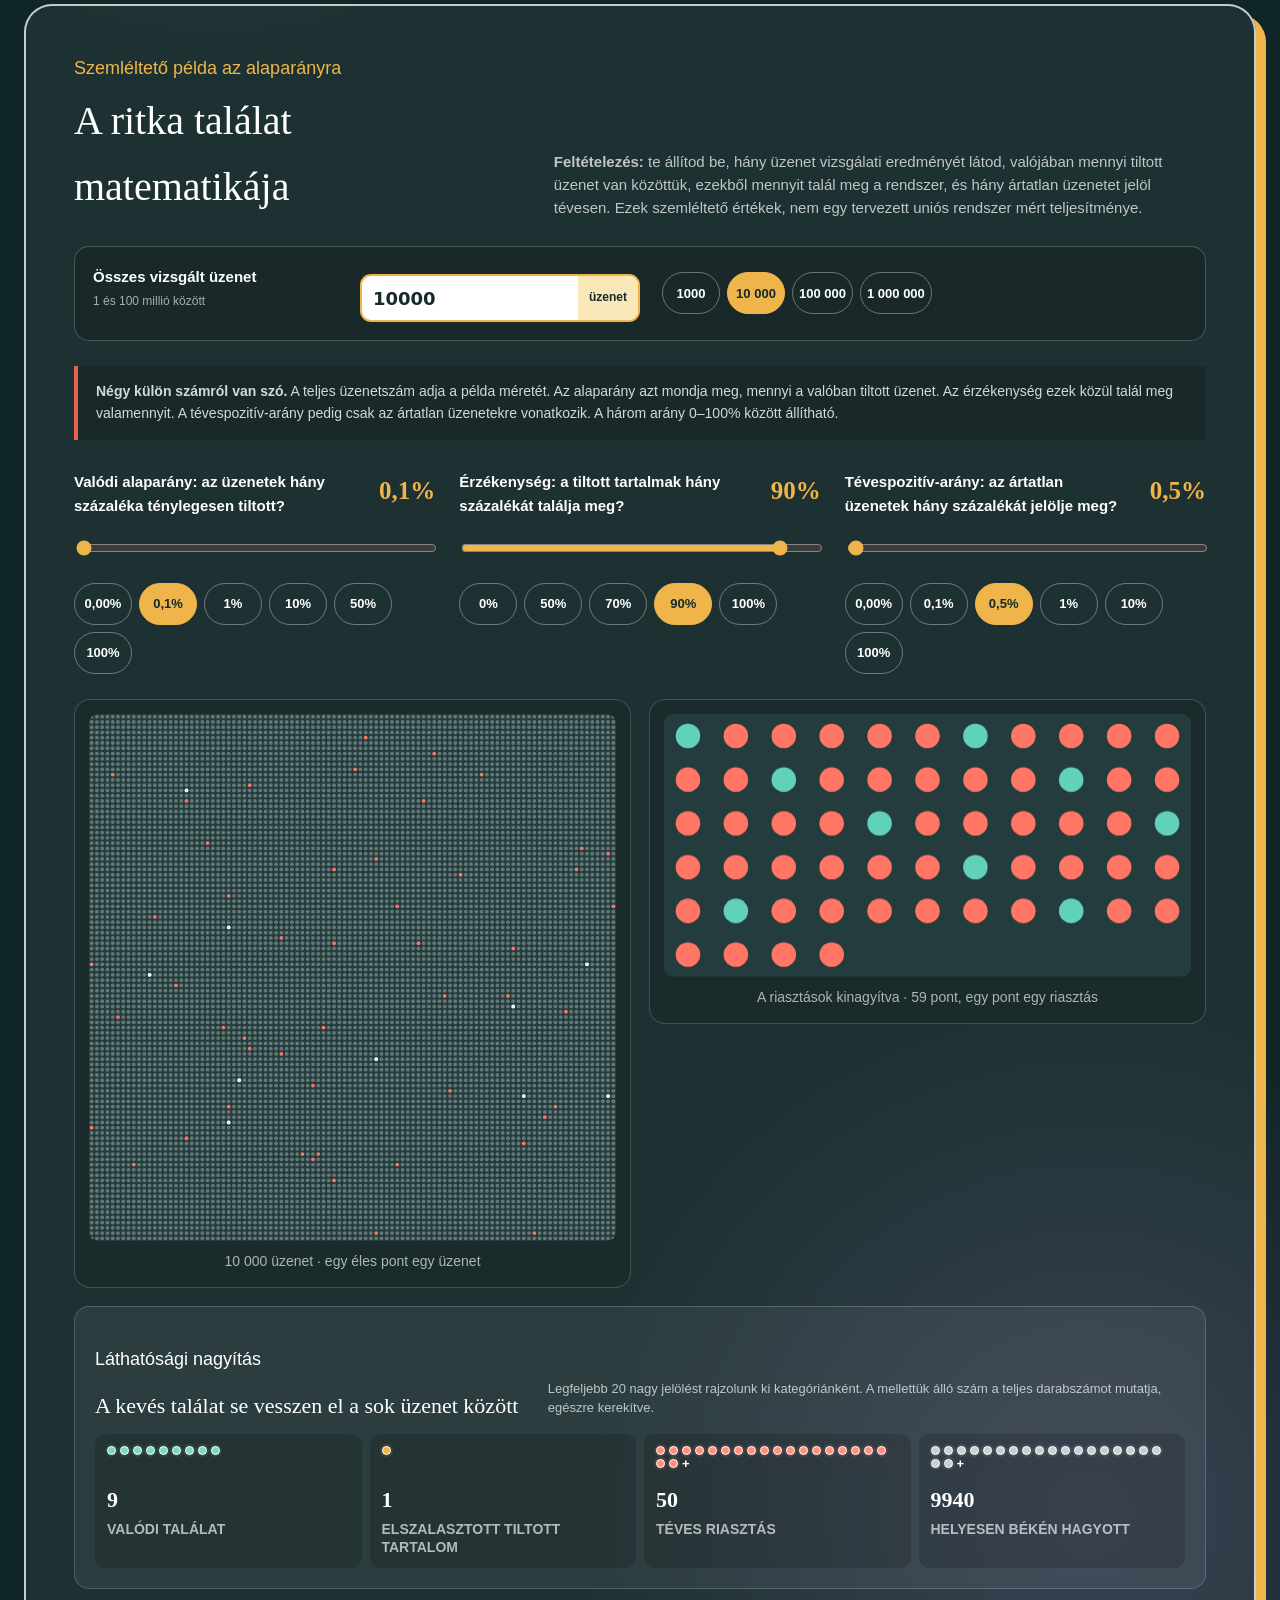
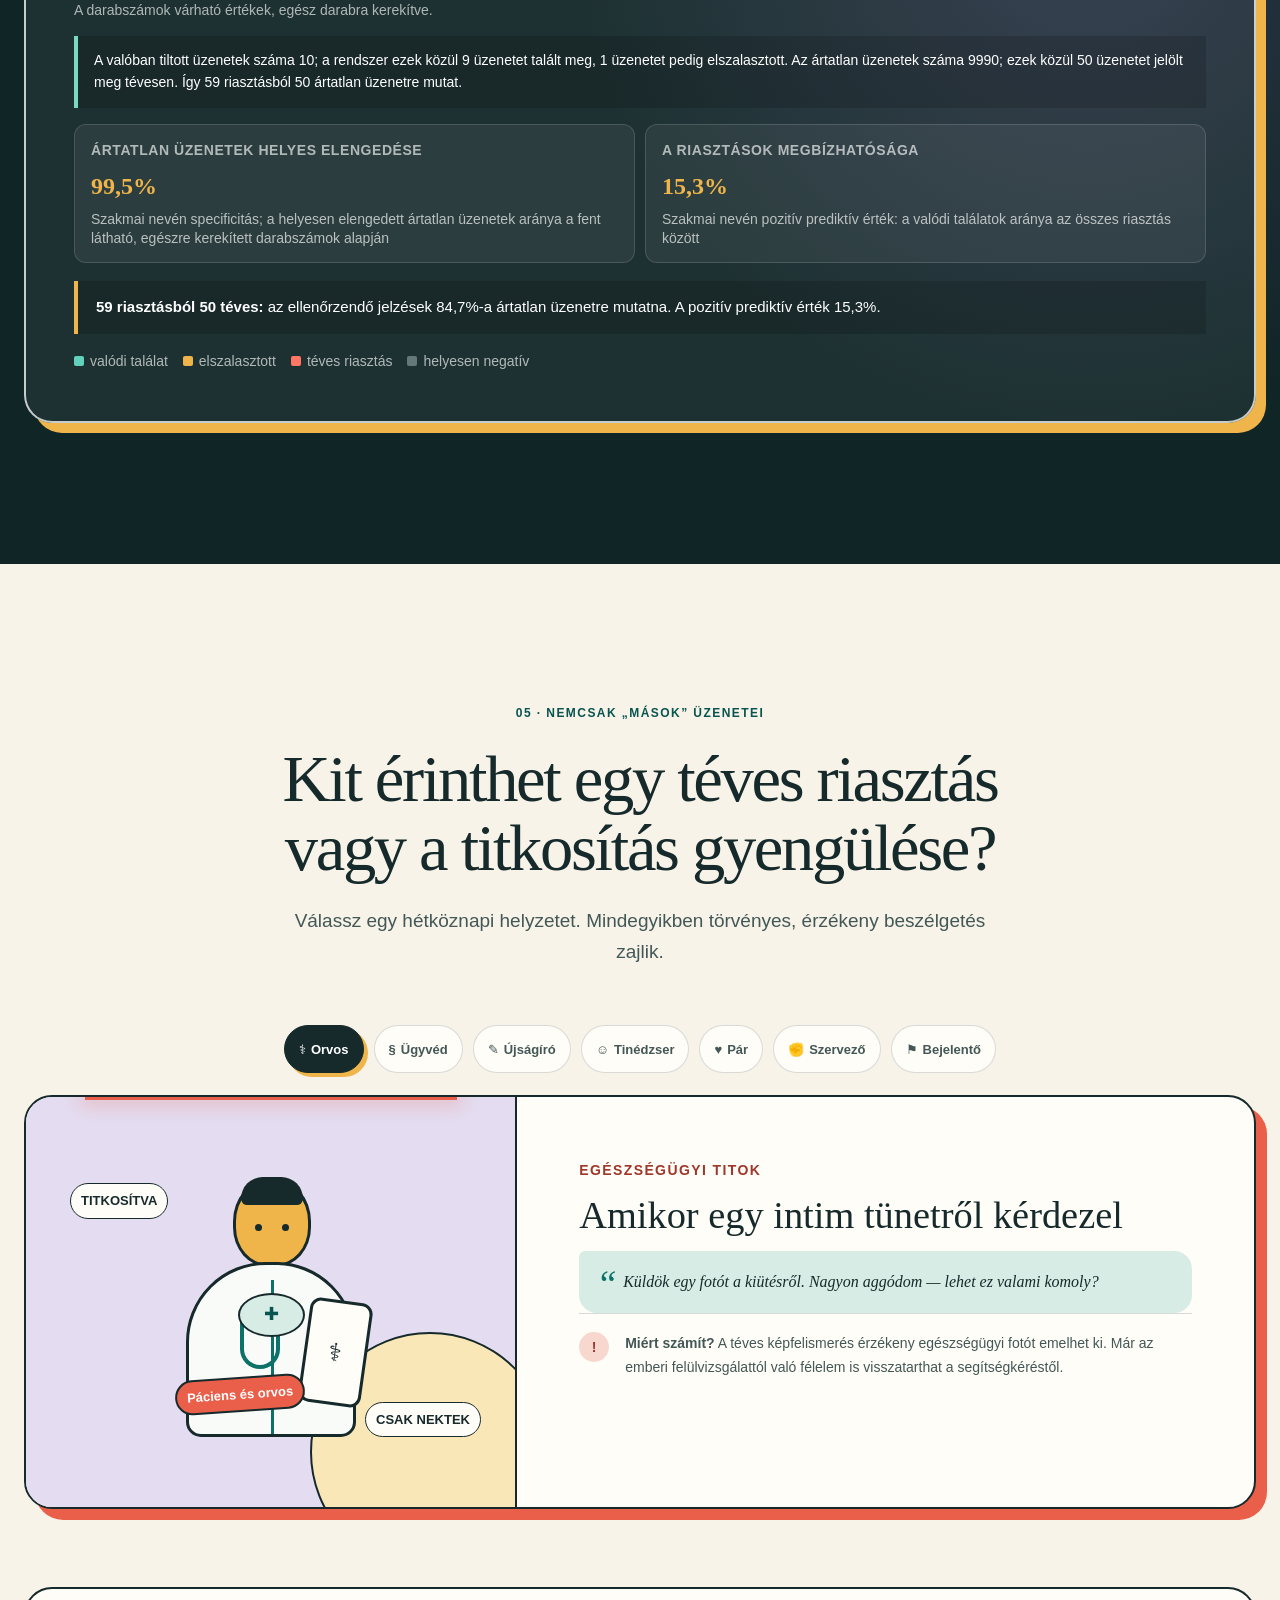
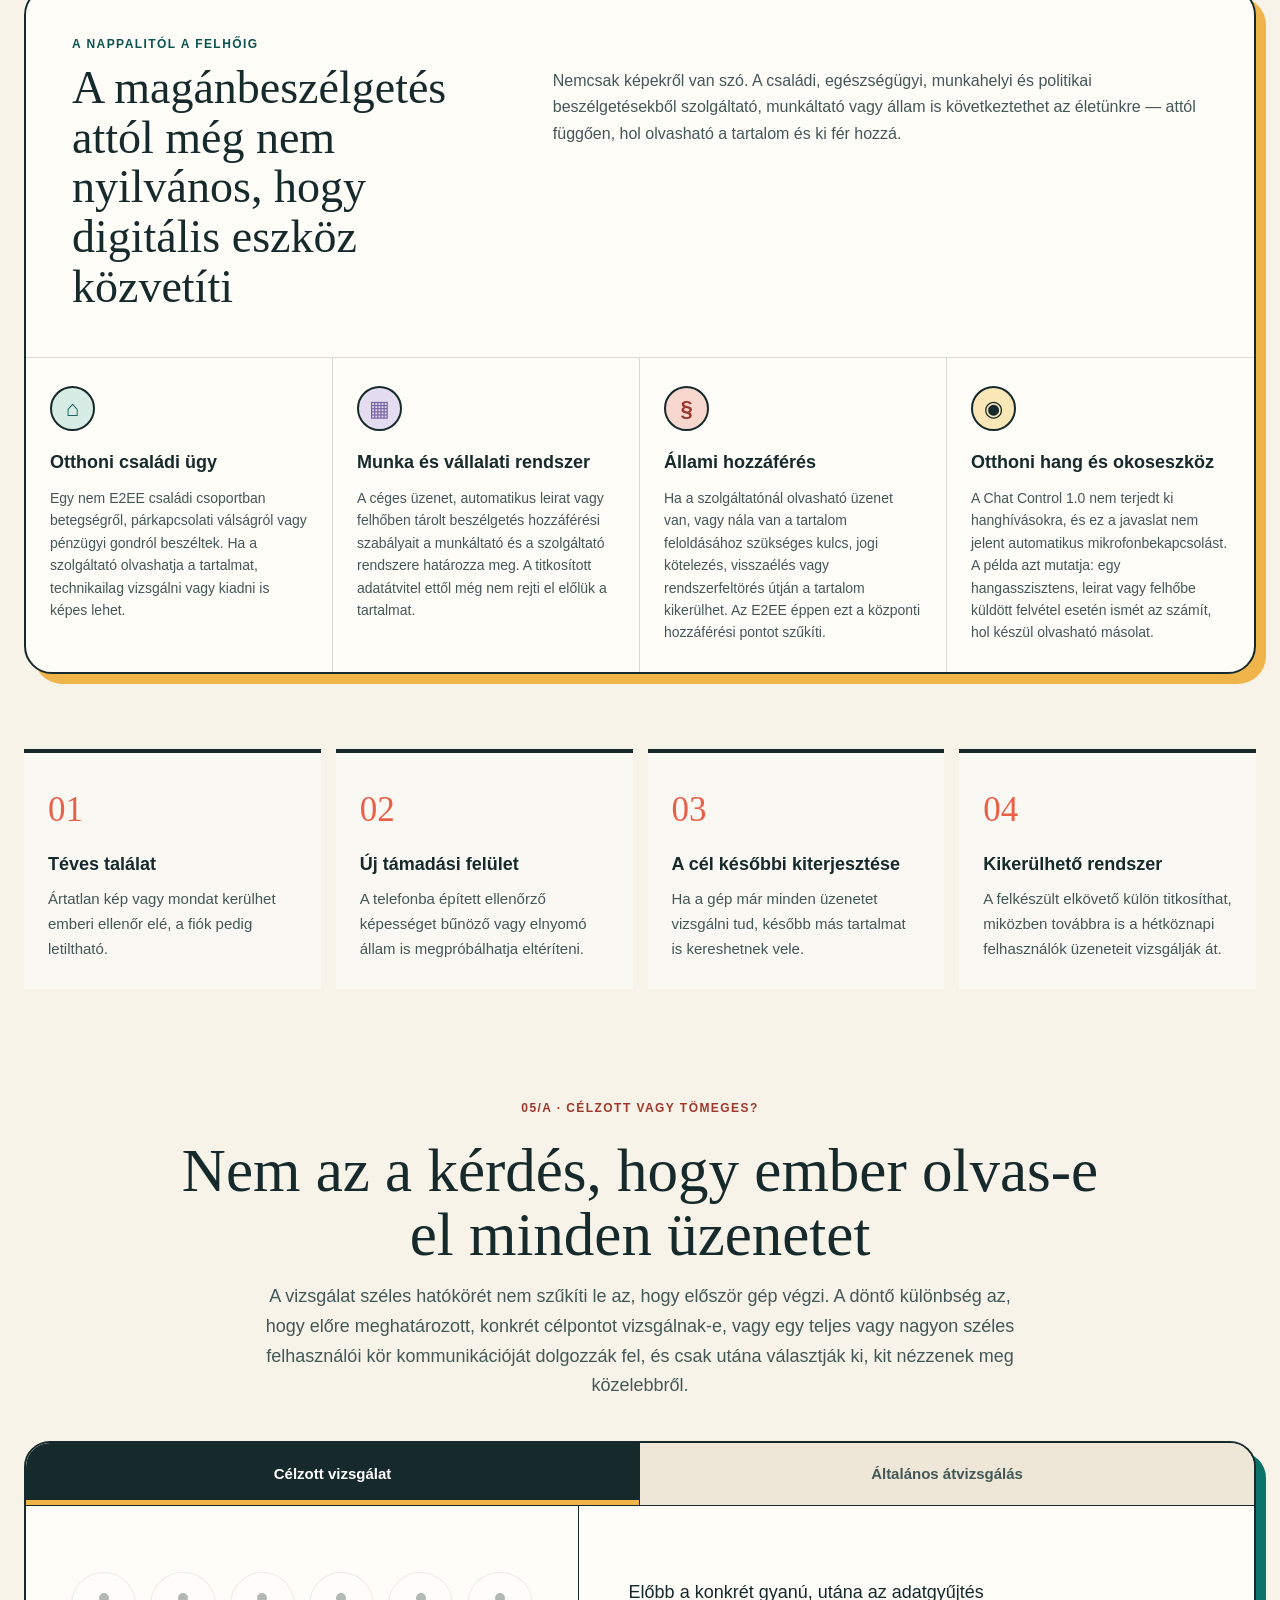
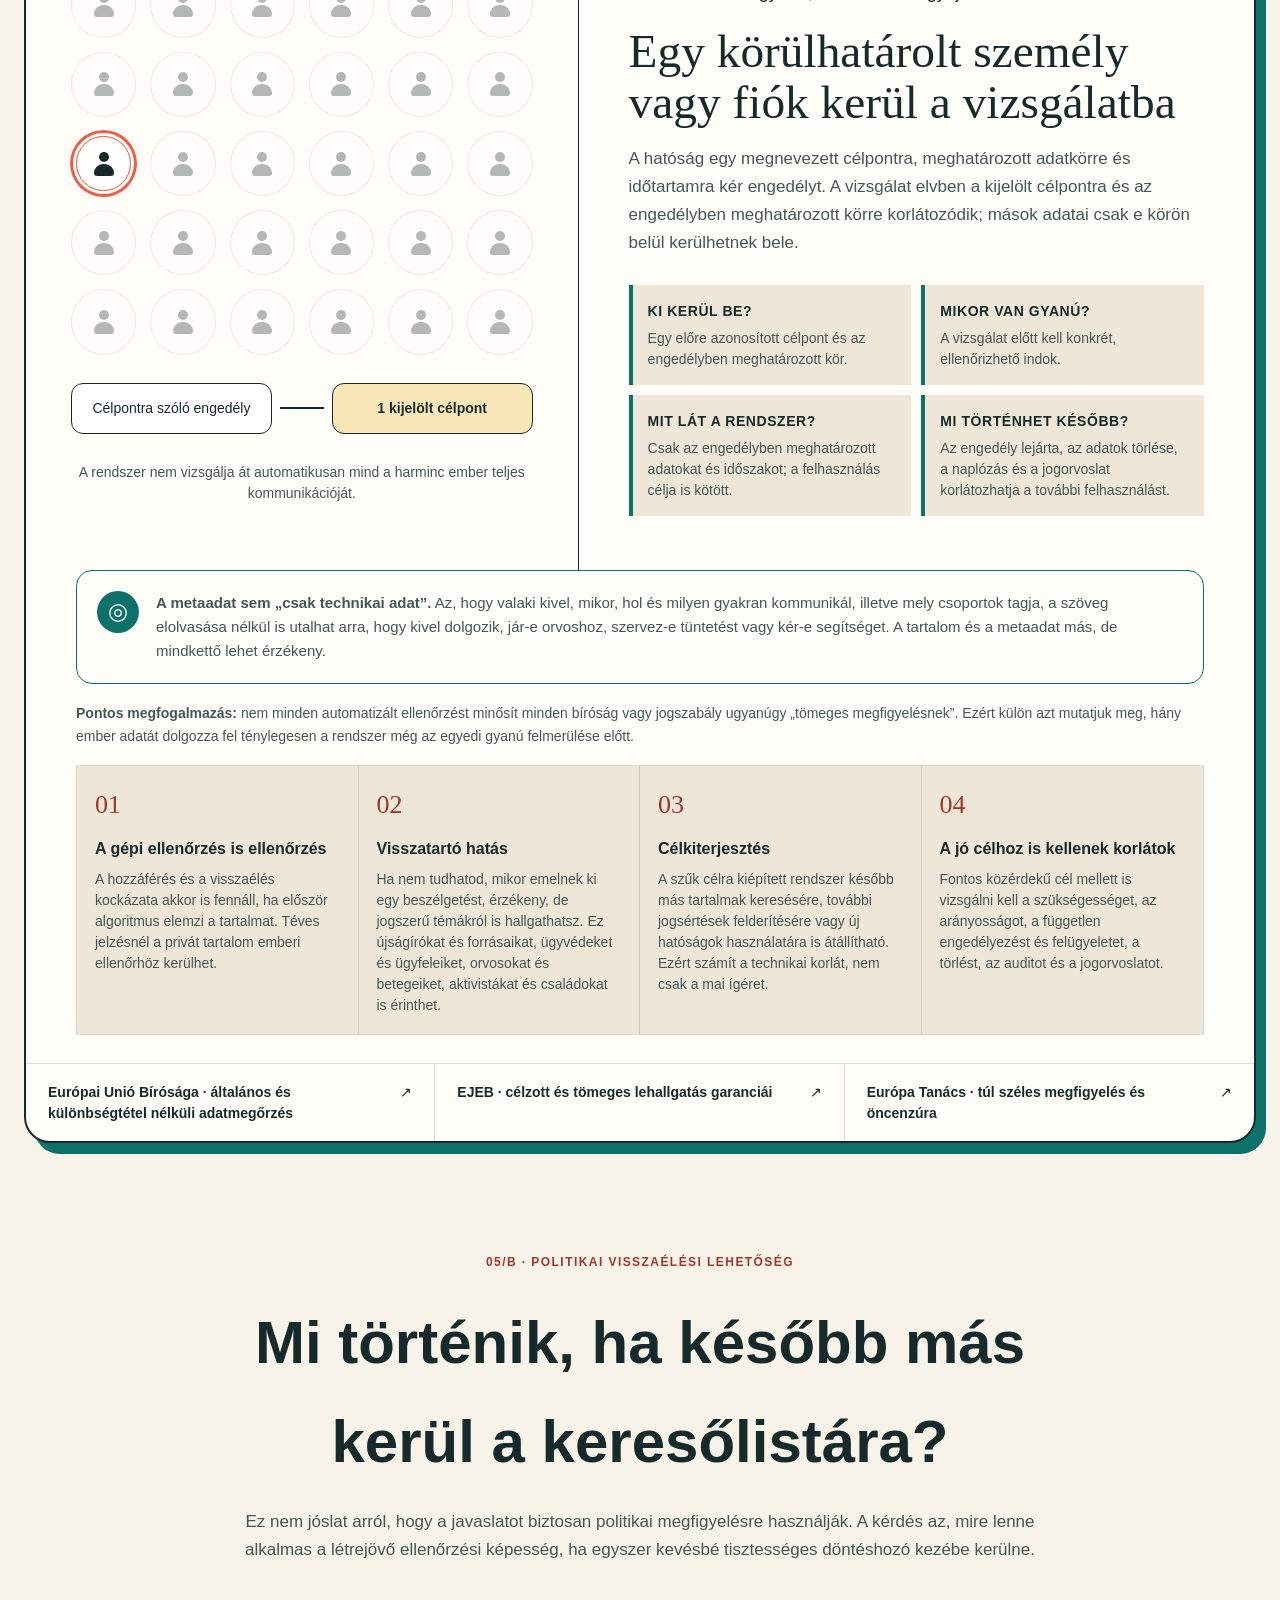
==== commit acb3c2c6: "Clarify postal and encryption metaphors" ====
--- a/index.html
+++ b/index.html
@@ -289,9 +289,19 @@
           <p class="chapter-number">01 · A lezárt levél</p>
           <h2 id="posta-title">Először értsük meg, mi történik egy üzenettel</h2>
           <p>
-            Nem kell tudnod, mi az az algoritmus vagy a szerver. Képzeld el úgy, mintha levelet adnál fel.
+            Képzeld el úgy, mintha levelet adnál fel. Az ábrákon végig ugyanazok a jelek szerepelnek:
           </p>
         </div>
+
+        <dl class="postal-map reveal" aria-label="A levélhasonlat jelmagyarázata">
+          <div><dt>Papír</dt><dd>Az olvasható üzenet tartalma.</dd></div>
+          <div><dt>Lezárt belső boríték</dt><dd>A titkosított, kulcs nélkül olvashatatlan tartalom.</dd></div>
+          <div><dt>Digitális kulcs</dt><dd>A feloldáshoz szükséges, készüléken vagy szolgáltatónál őrzött információ — nem valódi kulcs, és nem feltétlenül jelszó.</dd></div>
+          <div><dt>Feladó és címzett</dt><dd>A beszélgetés résztvevőinek készülékei.</dd></div>
+          <div><dt>Posta és postás</dt><dd>Az üzenetet továbbító szolgáltatás és annak rendszere.</dd></div>
+          <div><dt>Ellenőrzőgép</dt><dd>Az üzenet tartalmát automatikusan átvizsgáló rendszer. Ha egy jelzést később ember néz meg, azt külön jelezzük.</dd></div>
+          <div><dt>Hatóság vagy bíróság</dt><dd>Elrendelheti vagy jóváhagyhatja, mit keressen a szolgáltató; ettől még nem kap automatikusan digitális kulcsot.</dd></div>
+        </dl>
 
         <mail-story class="reveal"></mail-story>
 
@@ -300,9 +310,11 @@
           <div>
             <strong>Egyszerűen:</strong>
             <p>
-              A <b>végpontok közötti titkosítás</b> olyan, mint egy doboz, amelyet csak te és a címzett tudtok
-              kinyitni. Ha a szolgáltató ellenőrizni akarja a tartalmát, akkor vagy kulcsot kell kapnia, vagy a
-              levelet még lezárás előtt kell megnéznie.
+              A <b>végpontok közötti titkosítás</b> olyan, mintha a telefonod különleges belső borítékba zárná
+              az üzenetet, amelyet csak a beszélgetés résztvevőinek készülékei tudnak kinyitni. A „kulcs” itt
+              digitális információ, amely a lezárt adatot ismét érthető üzenetté alakítja. Ha a szolgáltató az
+              olvasható tartalmat akarja automatikusan ellenőrizni, hozzáférést kell kapnia a feloldáshoz, vagy
+              még a lezárás előtt kell átvizsgálnia az üzenetet.
             </p>
           </div>
         </aside>
--- a/styles.css
+++ b/styles.css
@@ -797,10 +797,10 @@
   position: absolute;
   z-index: 3;
   top: 12px;
-  left: 18px;
+  left: 5px;
   display: grid;
   gap: 5px;
-  width: 89px;
+  width: 113px;
   min-height: 55px;
   padding: 8px 8px 10px;
   border: 1px solid var(--ink);
@@ -814,7 +814,7 @@
   animation: hero-letter-sheet 5.5s ease-in-out infinite;
 }
 
-.letter-sheet b { font-weight: 700; line-height: 1; }
+.letter-sheet b { min-width: 0; overflow-wrap: normal; font-weight: 700; line-height: 1; white-space: nowrap; }
 .letter-sheet i { display: block; height: 2px; border-radius: 9px; background: rgba(22,42,43,.24); }
 .letter-sheet i:last-child { width: 72%; }
 
@@ -1164,6 +1164,41 @@
   justify-content: center;
 }
 
+.postal-map {
+  display: grid;
+  grid-template-columns: repeat(4, minmax(0, 1fr));
+  gap: 1px;
+  max-width: min(1500px, 100%);
+  margin: -18px auto 48px;
+  overflow: hidden;
+  border: 2px solid var(--ink);
+  border-radius: 22px;
+  background: var(--ink);
+  box-shadow: 9px 9px 0 var(--mustard);
+}
+
+.postal-map > div {
+  min-width: 0;
+  padding: 18px 20px;
+  background: var(--paper-light);
+}
+
+.postal-map dt {
+  margin-bottom: 5px;
+  color: var(--teal-dark);
+  font-size: var(--readable-small);
+  font-weight: 900;
+  letter-spacing: .055em;
+  text-transform: uppercase;
+}
+
+.postal-map dd {
+  margin: 0;
+  color: var(--ink-soft);
+  font-size: max(15px, var(--readable-small));
+  line-height: 1.5;
+}
+
 .chapter-heading h2,
 .action-intro h2,
 .sources-section h2 {
@@ -1459,20 +1494,20 @@
 .mail-note-plain { color: var(--ink-soft); }
 
 .mail-object.is-e2ee .mail-note {
-  animation: mail-e2ee-note 7.2s ease-in-out infinite;
-}
-
-.mail-object.is-e2ee .mail-note-cipher { animation: mail-e2ee-cipher 7.2s ease-in-out infinite; }
+  animation: none;
+}
+
+.mail-object.is-e2ee .mail-note-cipher { animation: none; }
 
 .mail-object.is-e2ee .mail-note-plain {
   position: absolute;
   inset: 12px 8px auto;
   opacity: 0;
-  animation: mail-e2ee-plain 7.2s ease-in-out infinite;
-}
-
-.mail-object.is-e2ee .mail-envelope-flap { animation: mail-e2ee-flap 7.2s ease-in-out infinite; }
-.mail-object.is-e2ee::before { animation: mail-e2ee-closure 7.2s ease-in-out infinite; }
+  animation: none;
+}
+
+.mail-object.is-e2ee .mail-envelope-flap { animation: none; }
+.mail-object.is-e2ee::before { animation: none; }
 
 .mail-object.is-open::before { opacity: 0; }
 .mail-object.is-open .mail-envelope-flap { z-index: 2; transform: scaleY(-1); }
@@ -1481,8 +1516,9 @@
 .mail-opening-label {
   position: absolute;
   z-index: 8;
-  right: 12px;
+  right: 8px;
   bottom: 10px;
+  left: 8px;
   padding: 4px 8px;
   border: 1px solid var(--ink);
   border-radius: 99px;
@@ -1490,6 +1526,7 @@
   font-size: 10px;
   font-weight: 900;
   opacity: 0;
+  text-align: center;
   text-transform: uppercase;
   animation: mail-opening-label 5.4s ease-in-out infinite;
 }
@@ -1531,8 +1568,8 @@
   content: "";
 }
 
-.mail-object.is-e2ee .mail-lock { animation: mail-e2ee-lock 7.2s ease-in-out infinite; }
-.mail-object.is-e2ee .mail-lock::before { animation: mail-e2ee-shackle 7.2s ease-in-out infinite; }
+.mail-object.is-e2ee .mail-lock { animation: none; }
+.mail-object.is-e2ee .mail-lock::before { animation: none; }
 
 .mail-e2ee-no-key,
 .mail-e2ee-key {
@@ -1578,10 +1615,10 @@
 
 .mail-e2ee-key {
   right: 16px;
-  grid-template-columns: 56px minmax(0, 1fr);
+  grid-template-columns: 52px minmax(0, 1fr);
   align-items: center;
-  gap: 8px;
-  width: 235px;
+  gap: 4px;
+  width: min(310px, calc(100% - 32px));
   border-color: var(--teal-dark);
   background: #e8f7f2;
   opacity: 0;
@@ -1589,11 +1626,12 @@
 }
 
 .mail-e2ee-key span,
+.mail-e2ee-key strong,
 .mail-e2ee-key small { display: block; }
-.mail-e2ee-key > span { min-width: 0; margin-left: 10px; }
-
-.mail-e2ee-key > i,
-.mail-e2ee-key-traveller {
+.mail-e2ee-key > span { min-width: 0; margin-left: 4px; }
+.mail-e2ee-key strong { margin-top: 4px; color: var(--teal-dark); font-family: Georgia, serif; font-size: var(--readable-diagram); line-height: 1.25; }
+
+.mail-e2ee-key > i {
   position: relative;
   z-index: 12;
   display: block;
@@ -1604,8 +1642,7 @@
   background: var(--mustard);
 }
 
-.mail-e2ee-key > i::before,
-.mail-e2ee-key-traveller::before {
+.mail-e2ee-key > i::before {
   position: absolute;
   top: 3px;
   left: 25px;
@@ -1615,8 +1652,7 @@
   content: "";
 }
 
-.mail-e2ee-key > i::after,
-.mail-e2ee-key-traveller::after {
+.mail-e2ee-key > i::after {
   position: absolute;
   top: 5px;
   left: 42px;
@@ -1625,16 +1661,6 @@
   border-right: 4px solid var(--ink);
   border-bottom: 4px solid var(--ink);
   content: "";
-}
-
-.mail-e2ee-key-traveller {
-  position: absolute;
-  z-index: 13;
-  left: calc(100% - 175px);
-  top: 68px;
-  opacity: 0;
-  transform-origin: 50px 7px;
-  animation: mail-e2ee-key-travel 7.2s ease-in-out infinite;
 }
 
 .mail-postman.is-hidden { display: none; }
@@ -3201,6 +3227,9 @@
 .journey-mail::after { right: -1px; transform: rotate(-31deg); }
 .journey-mail > i { position: absolute; right: -7px; bottom: -7px; width: 17px; height: 15px; border: 2px solid var(--ink); border-radius: 3px; background: var(--mustard); }
 .journey-mail > i::before { position: absolute; top: -10px; left: 2px; width: 9px; height: 10px; border: 2px solid var(--ink); border-bottom: 0; border-radius: 8px 8px 0 0; content: ""; }
+.journey-mail.is-transport { outline: 5px solid var(--teal); outline-offset: 3px; }
+.journey-mail.is-transport > i { background: var(--teal); color: white; }
+.journey-mail.is-content { box-shadow: 0 0 0 4px rgba(239,181,74,.32), 3px 3px 0 rgba(22,42,43,.15); }
 .provider-window { position: relative; display: grid; gap: 5px; width: 100%; min-height: 98px; padding: 12px 10px 10px; border: 3px solid var(--ink); border-radius: 8px; background: white; box-shadow: inset 0 5px 0 rgba(22,42,43,.1); text-align: left; }
 .provider-window small { display: flex; align-items: center; gap: 6px; color: var(--ink-soft); font-size: 11px; font-weight: 850; line-height: 1.25; text-transform: uppercase; }
 .provider-window small::before { display: inline-block; flex: 0 0 auto; width: 15px; height: 10px; border: 2px solid currentColor; border-radius: 2px; box-shadow: inset 0 0 0 2px white; background: currentColor; content: ""; }
@@ -3521,57 +3550,11 @@
   0%, 48% { opacity: 0; transform: translateY(-6px); }
   58%, 100% { opacity: 1; transform: none; }
 }
-@keyframes mail-e2ee-key-travel {
-  0%, 48% { left: calc(100% - 241px); top: 68px; opacity: 0; transform: rotate(0); }
-  56% { left: calc(100% - 241px); top: 68px; opacity: 1; transform: rotate(0); }
-  69% { left: calc(50% + 25px); top: calc(50% + 35px); opacity: 1; transform: rotate(0); }
-  76% { left: calc(50% + 25px); top: calc(50% + 35px); opacity: 1; transform: rotate(90deg); }
-  84%, 100% { left: calc(50% + 25px); top: calc(50% + 35px); opacity: 0; transform: rotate(90deg); }
-}
-@keyframes mail-e2ee-key-travel-mobile {
-  0%, 48% { left: calc(100% - 242px); top: 70px; opacity: 0; transform: rotate(0); }
-  56% { left: calc(100% - 242px); top: 70px; opacity: 1; transform: rotate(0); }
-  69% { left: calc(50% + 19px); top: calc(50% + 28px); opacity: 1; transform: rotate(0); }
-  76% { left: calc(50% + 19px); top: calc(50% + 28px); opacity: 1; transform: rotate(90deg); }
-  84%, 100% { left: calc(50% + 19px); top: calc(50% + 28px); opacity: 0; transform: rotate(90deg); }
-}
-@keyframes mail-e2ee-note-mobile {
-  0%, 64% { transform: translate(0, 0); }
-  78%, 100% { transform: translate(-90px, -65px) rotate(-2deg); }
-}
 @keyframes mail-before-paper-mobile {
   0%, 43% { opacity: 1; transform: translate(-46cqw,-14px) rotate(-2deg); }
   58% { opacity: 1; transform: translate(0,0); }
   62%, 92% { opacity: 0; transform: translate(0,0); }
   93%, 100% { opacity: 0; transform: translate(-46cqw,-14px) rotate(-2deg); }
-}
-@keyframes mail-e2ee-flap {
-  0%, 64% { z-index: 4; transform: scaleY(1); }
-  76%, 100% { z-index: 2; transform: scaleY(-1); }
-}
-@keyframes mail-e2ee-closure {
-  0%, 64% { opacity: 1; }
-  76%, 100% { opacity: 0; }
-}
-@keyframes mail-e2ee-note {
-  0%, 64% { transform: translateY(0); }
-  78%, 100% { transform: translateY(-76px) rotate(-2deg); }
-}
-@keyframes mail-e2ee-cipher {
-  0%, 61% { opacity: 1; }
-  68%, 100% { opacity: 0; }
-}
-@keyframes mail-e2ee-plain {
-  0%, 64% { opacity: 0; }
-  74%, 100% { opacity: 1; }
-}
-@keyframes mail-e2ee-lock {
-  0%, 64% { opacity: 1; transform: none; }
-  76%, 100% { opacity: .3; transform: translate(13px, -8px) rotate(14deg); }
-}
-@keyframes mail-e2ee-shackle {
-  0%, 64% { transform: none; }
-  75%, 100% { transform: translateX(8px) rotate(28deg); transform-origin: right bottom; }
 }
 @keyframes mail-inspection-flap {
   0%, 22%, 88%, 100% { z-index: 4; transform: scaleY(1); }
@@ -3711,6 +3694,7 @@
   :root { --readable-small: 15px; --readable-diagram: 14px; }
   :root { --header-height: 70px; }
   body { font-size: 18px; }
+  .postal-map { grid-template-columns: 1fr 1fr; margin-top: -8px; }
   .quiet-button { justify-content: center; }
   .hero { grid-template-columns: 1fr; min-height: auto; padding-top: 60px; padding-bottom: 100px; }
   .hero-copy { text-align: center; }
@@ -3812,6 +3796,13 @@
   .institution-section .chapter-heading--split > p:last-child { margin: 0 auto; }
 }
 
+@media (max-width: 820px) {
+  .mail-illustration.mail-illustration--step-1 { min-height: clamp(500px, calc(720px - 56vw), 540px); }
+  .mail-illustration--step-1 .mail-object {
+    transform: translateY(clamp(58px, calc(150px - 25vw), 70px)) scale(.83);
+  }
+}
+
 @media (max-width: 600px) {
   .site-header { padding-inline: 15px; }
   .mobile-nav { grid-template-columns: 1fr; padding: 14px 15px 22px; }
@@ -3822,6 +3813,8 @@
   .story-section,
   .sources-section,
   footer { padding-right: 18px; padding-left: 18px; }
+  .postal-map { grid-template-columns: 1fr; border-radius: 17px; box-shadow: 6px 6px 0 var(--mustard); }
+  .postal-map > div { padding: 16px 17px; }
   .action-grid { grid-template-columns: 1fr; }
   .hero { padding-top: 45px; }
   .hero-copy { overflow-wrap: anywhere; }
@@ -3868,10 +3861,8 @@
   .mail-phase-strip { right: 8px; bottom: 8px; left: 8px; gap: 3px; }
   .mail-phase-strip span { padding: 6px 4px; }
   .before-seal { top: 17px; right: 12px; max-width: 150px; }
-  .mail-object.is-e2ee .mail-note { animation-name: mail-e2ee-note-mobile; }
   .mail-e2ee-no-key { left: 12px; width: min(215px, calc(100% - 24px)); }
-  .mail-e2ee-key { right: 12px; grid-template-columns: 56px minmax(0, 1fr); width: min(240px, calc(100% - 24px)); }
-  .mail-e2ee-key-traveller { animation-name: mail-e2ee-key-travel-mobile; }
+  .mail-e2ee-key { right: 12px; grid-template-columns: 52px minmax(0, 1fr); width: calc(100% - 24px); }
   .mail-copy { padding: 27px 23px; }
   .mail-key-comparison { grid-template-columns: 1fr; }
   .mail-key-comparison > i { justify-self: center; transform: rotate(90deg); }
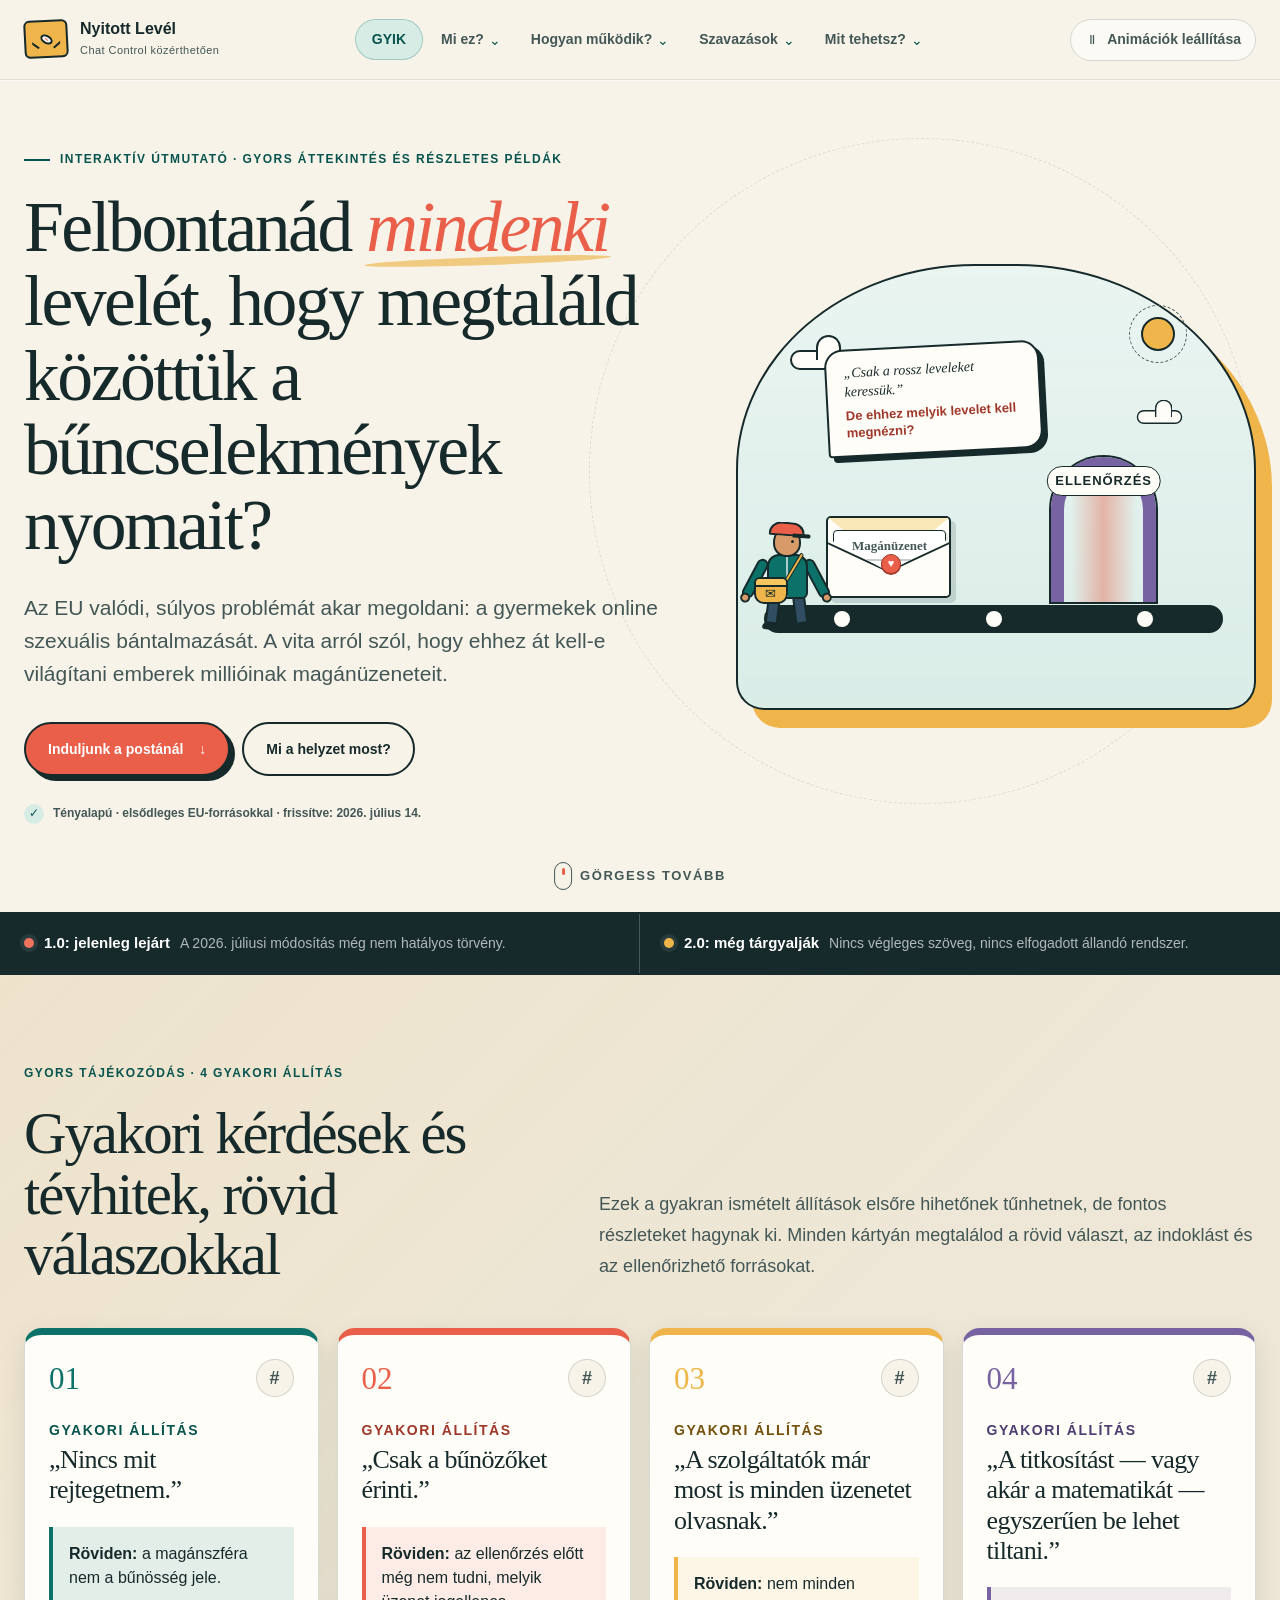
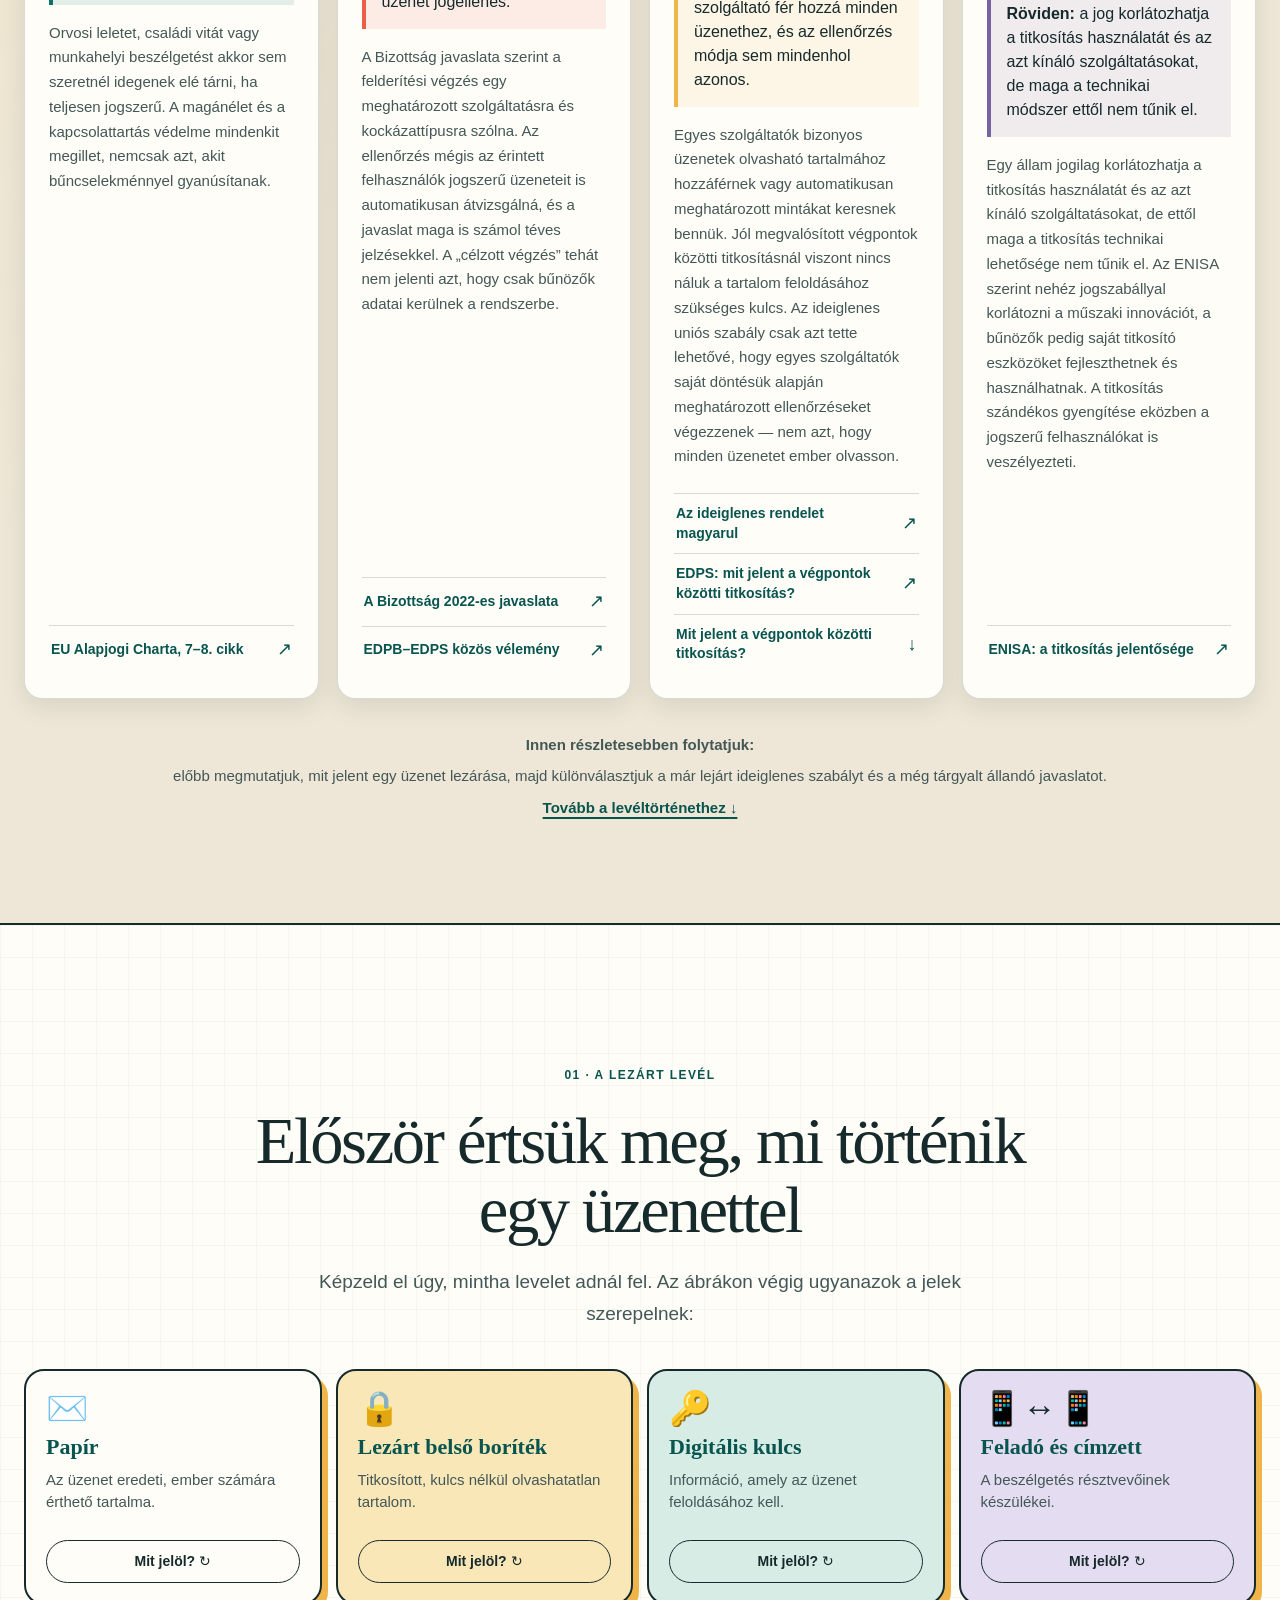
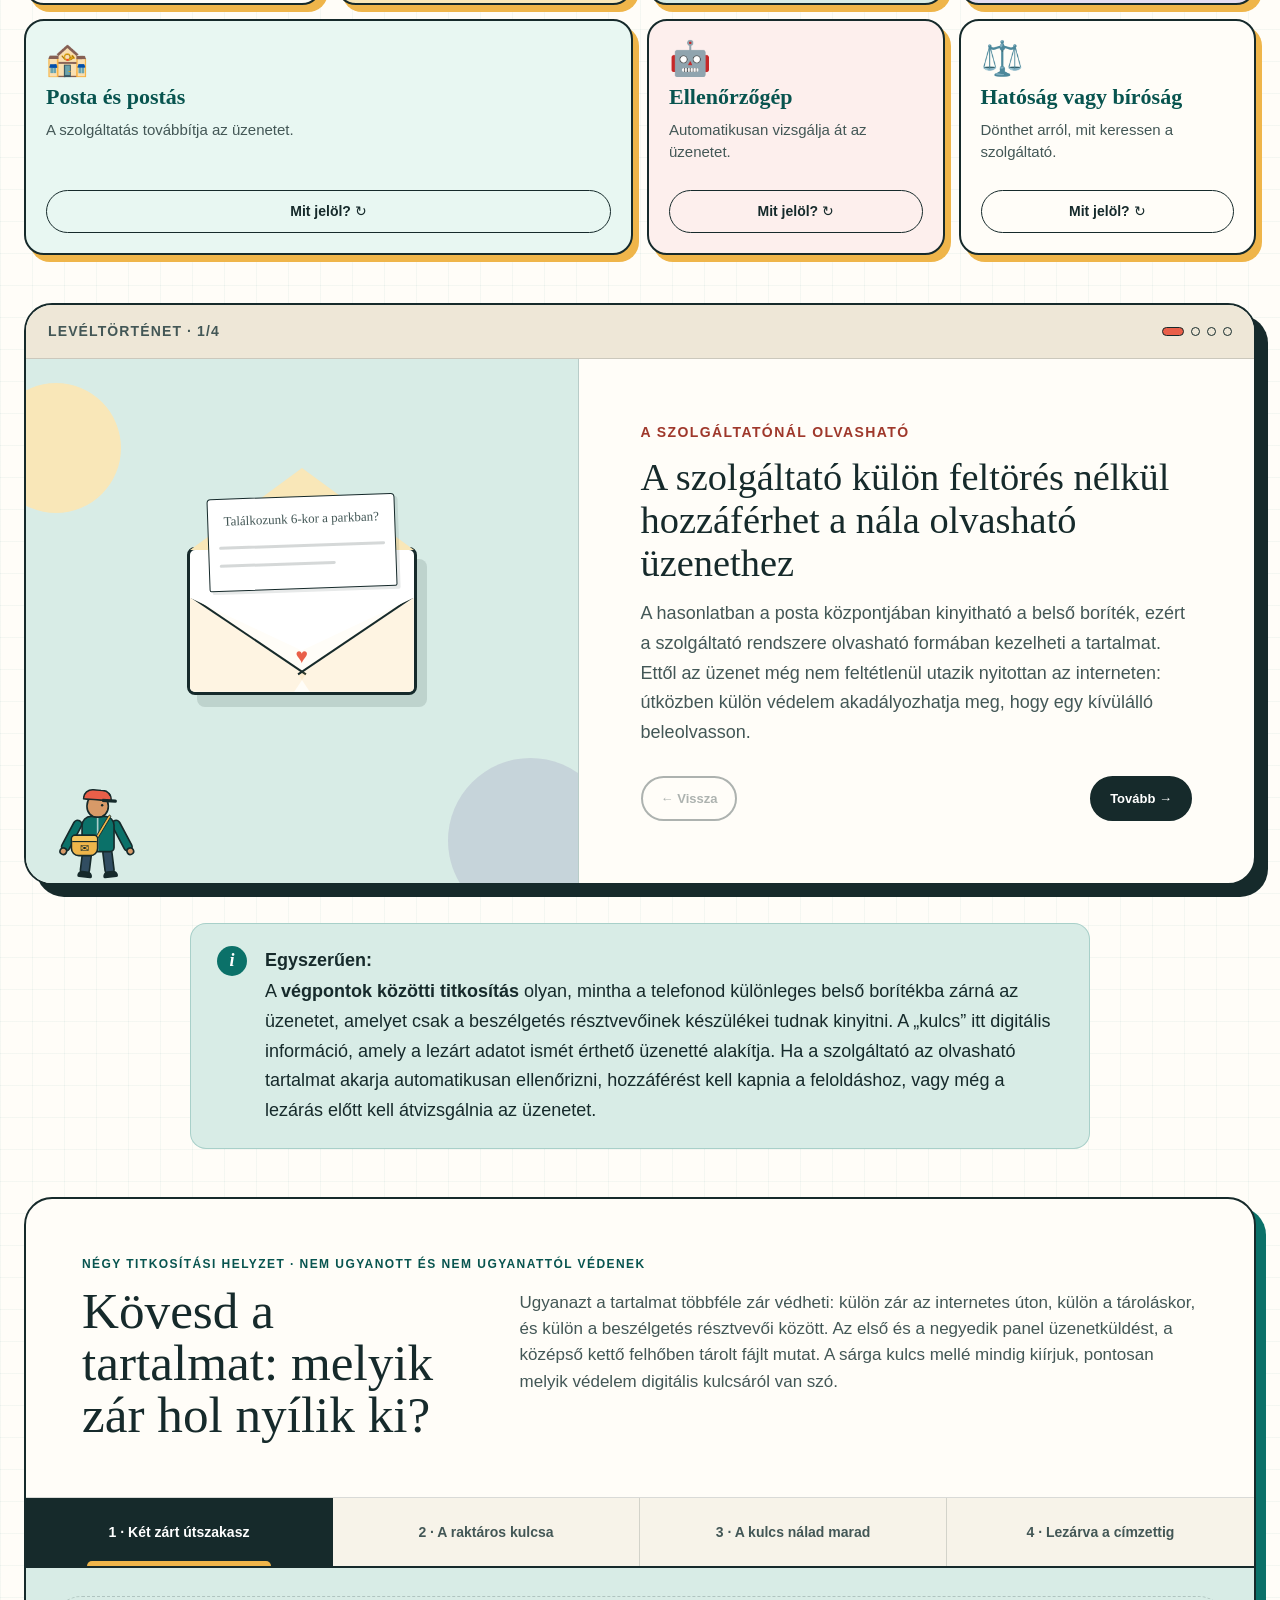
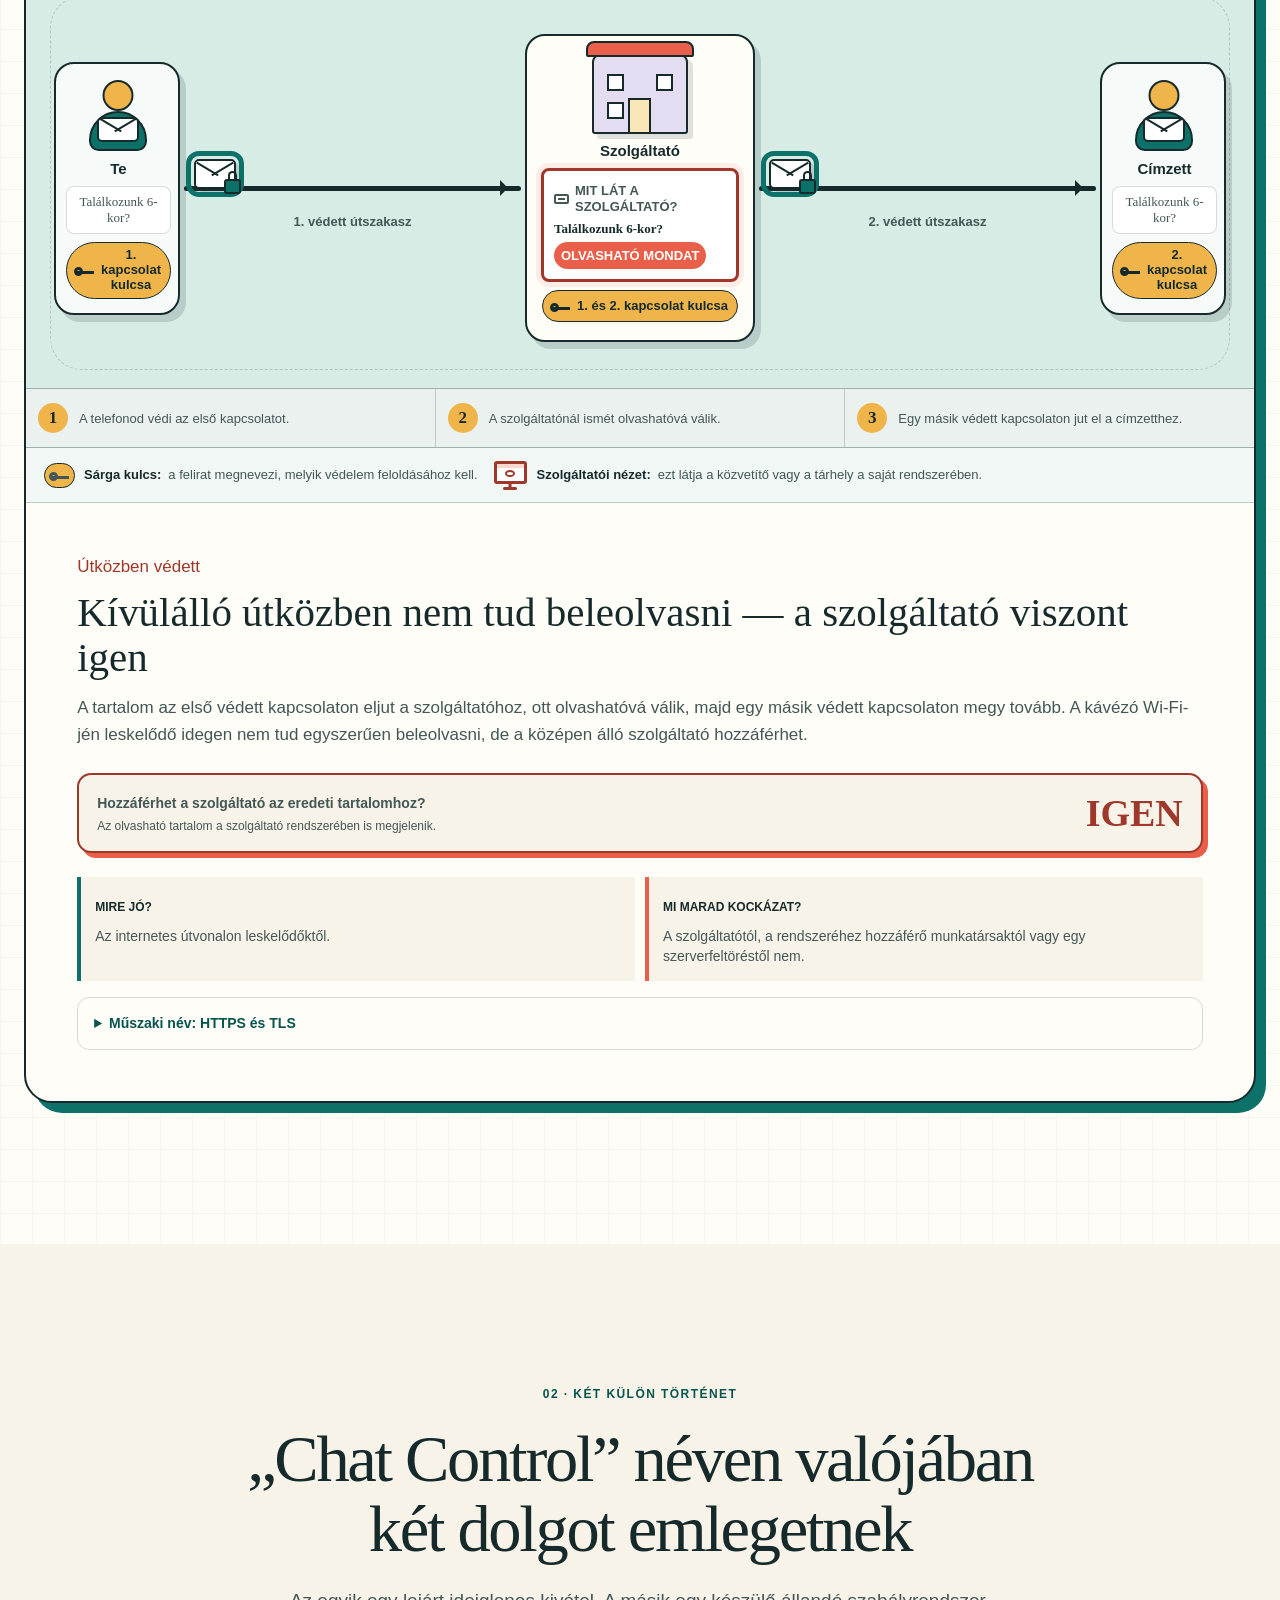
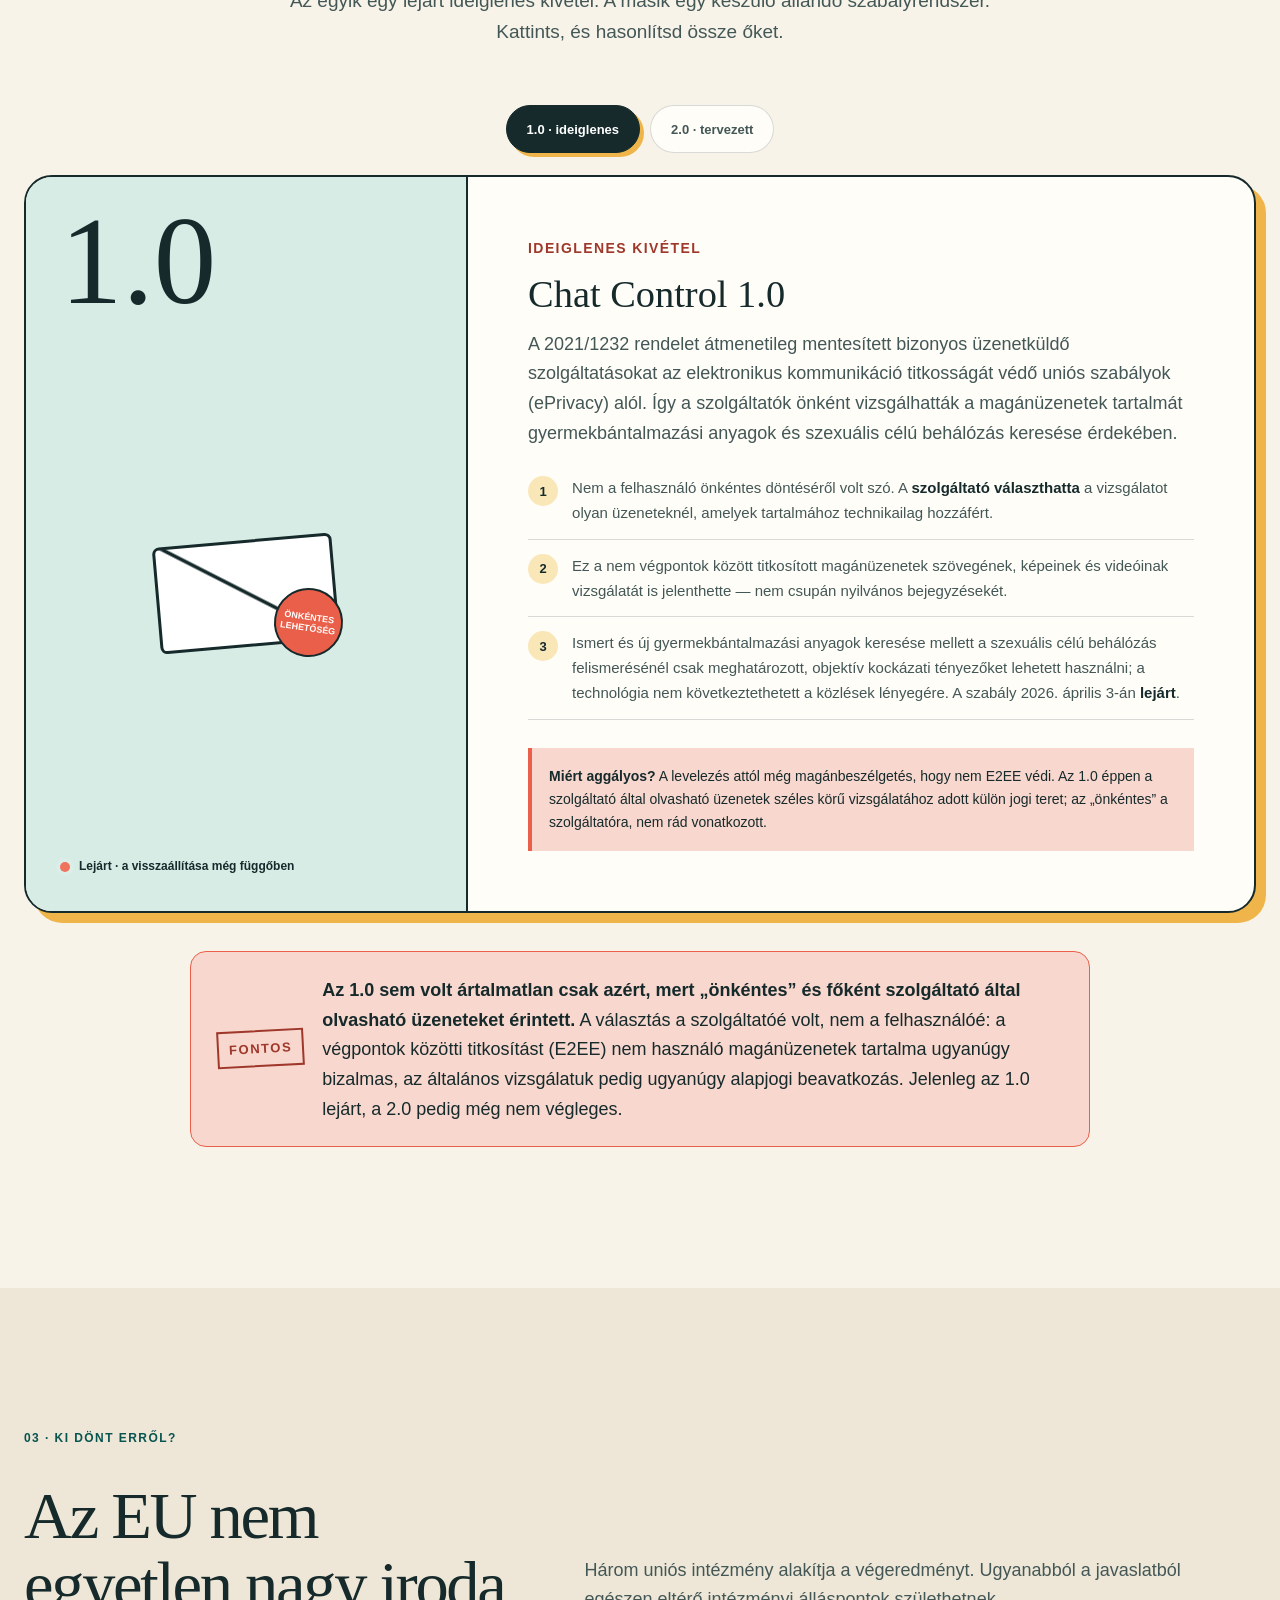
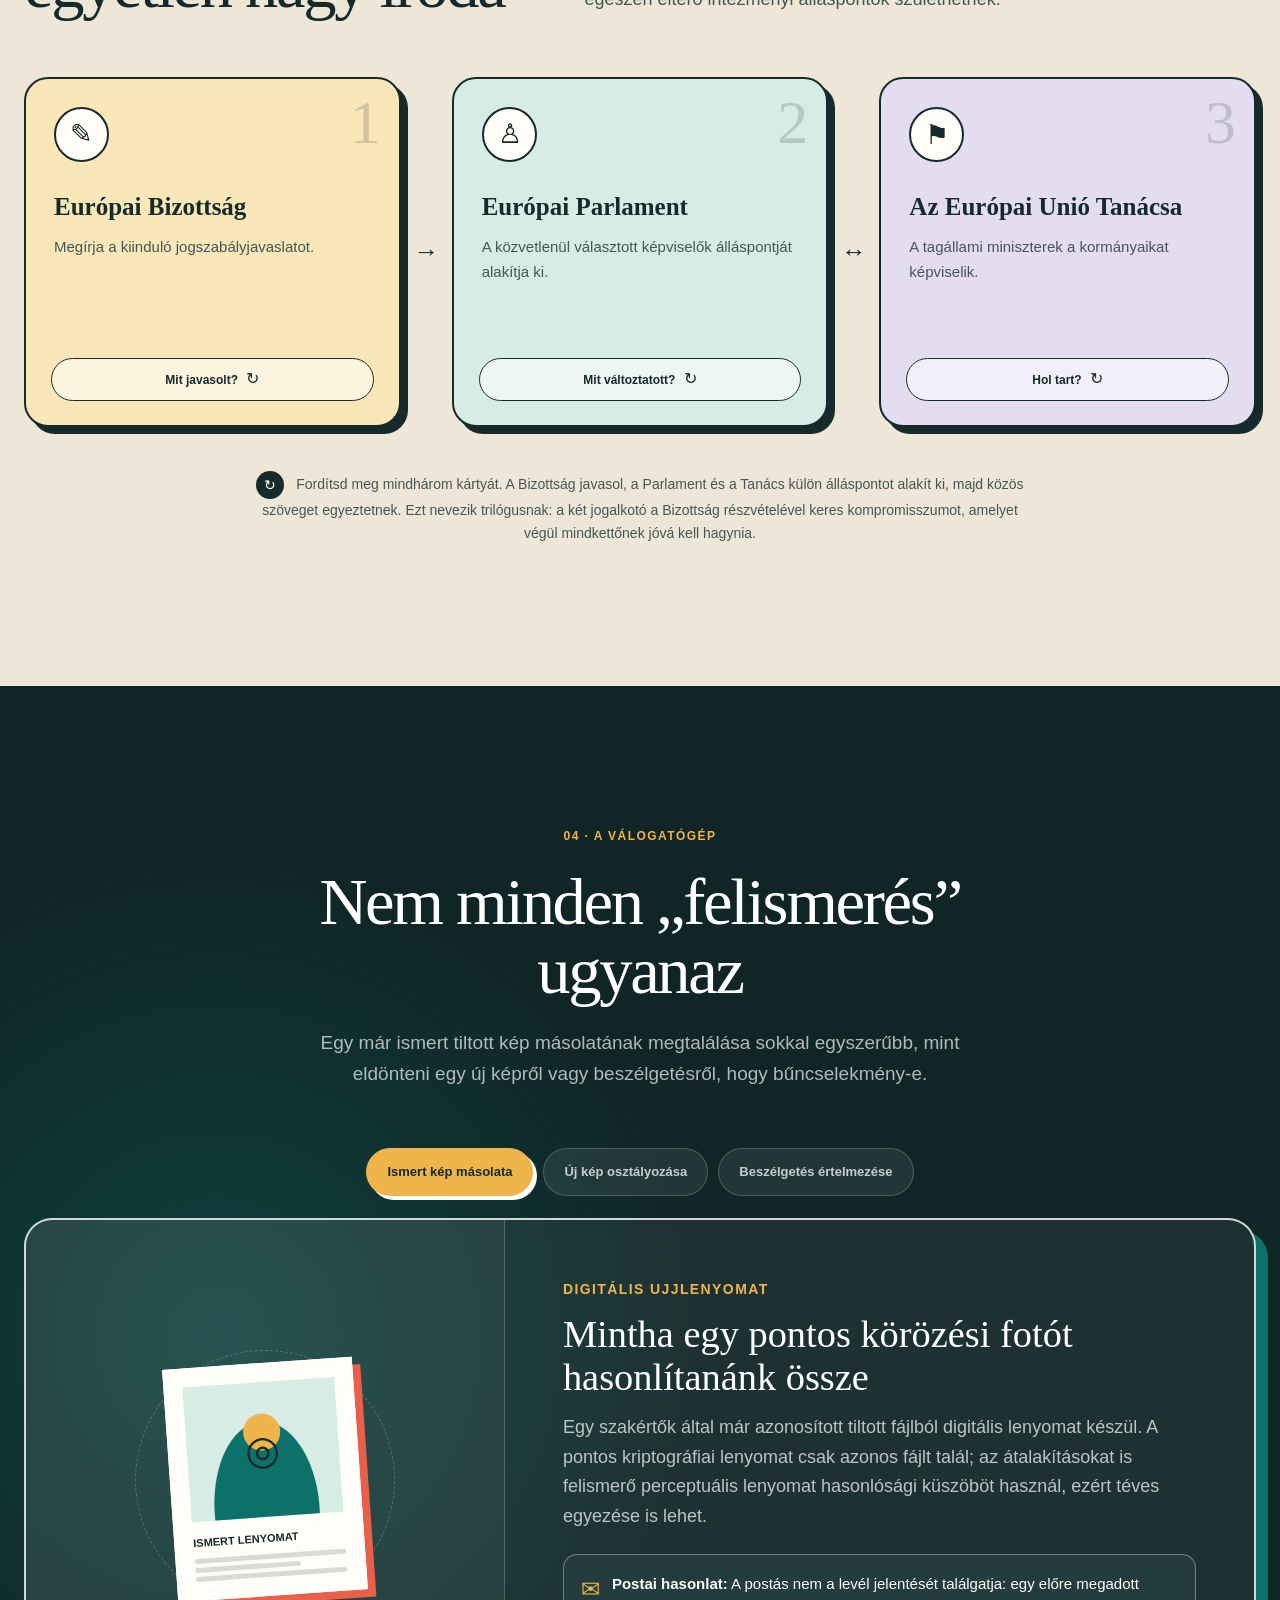
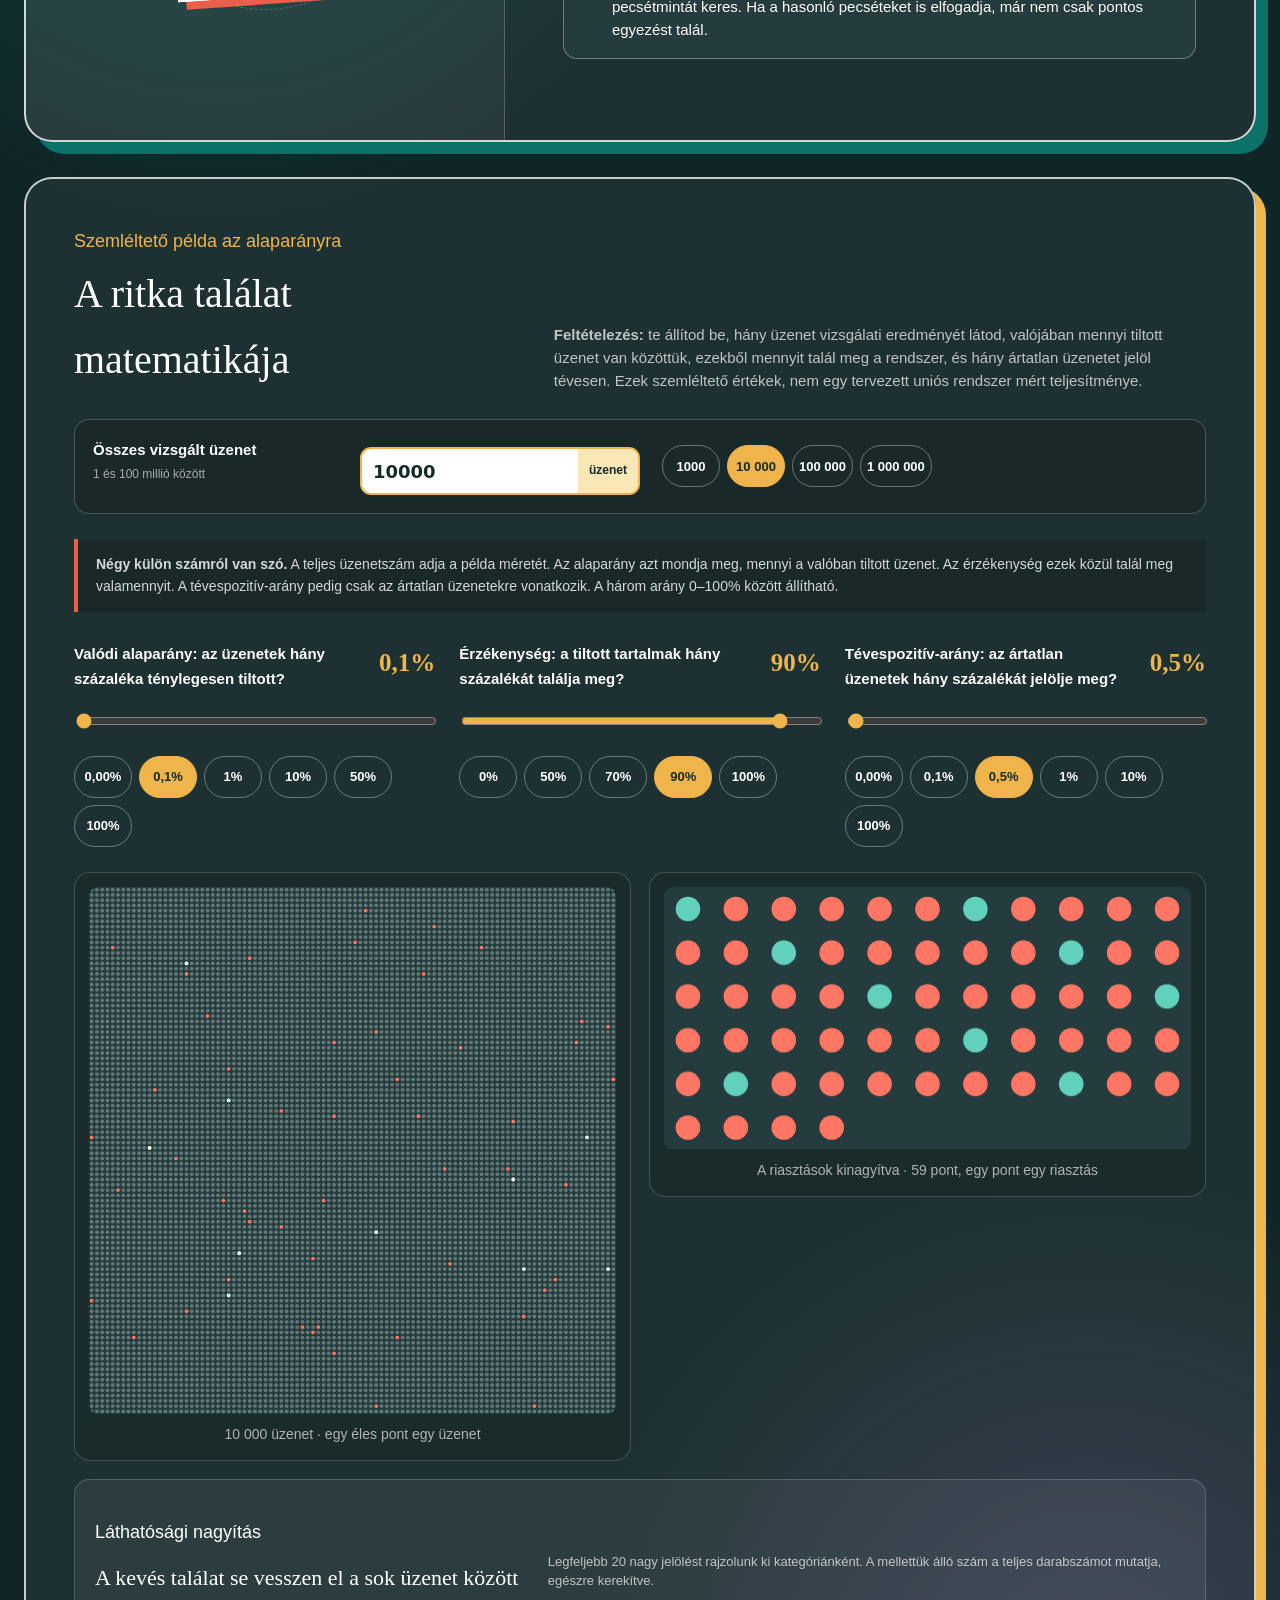
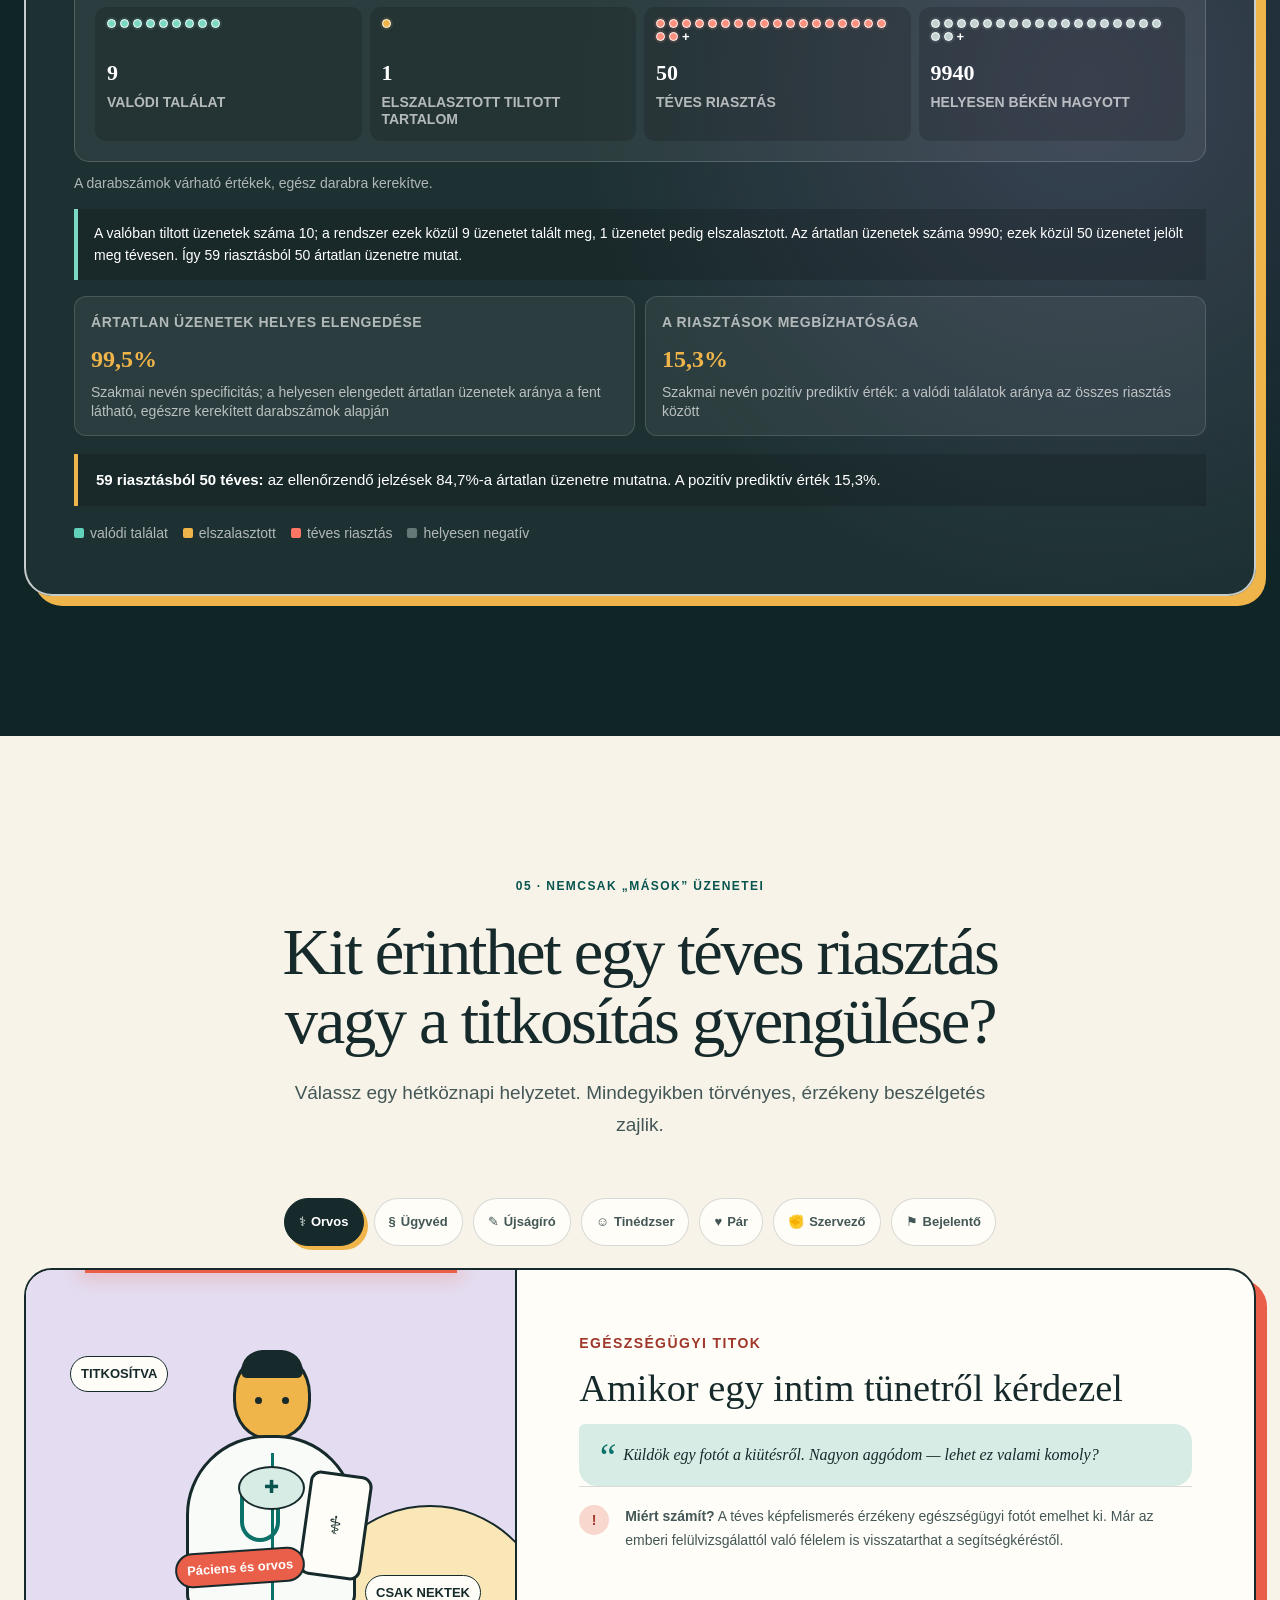
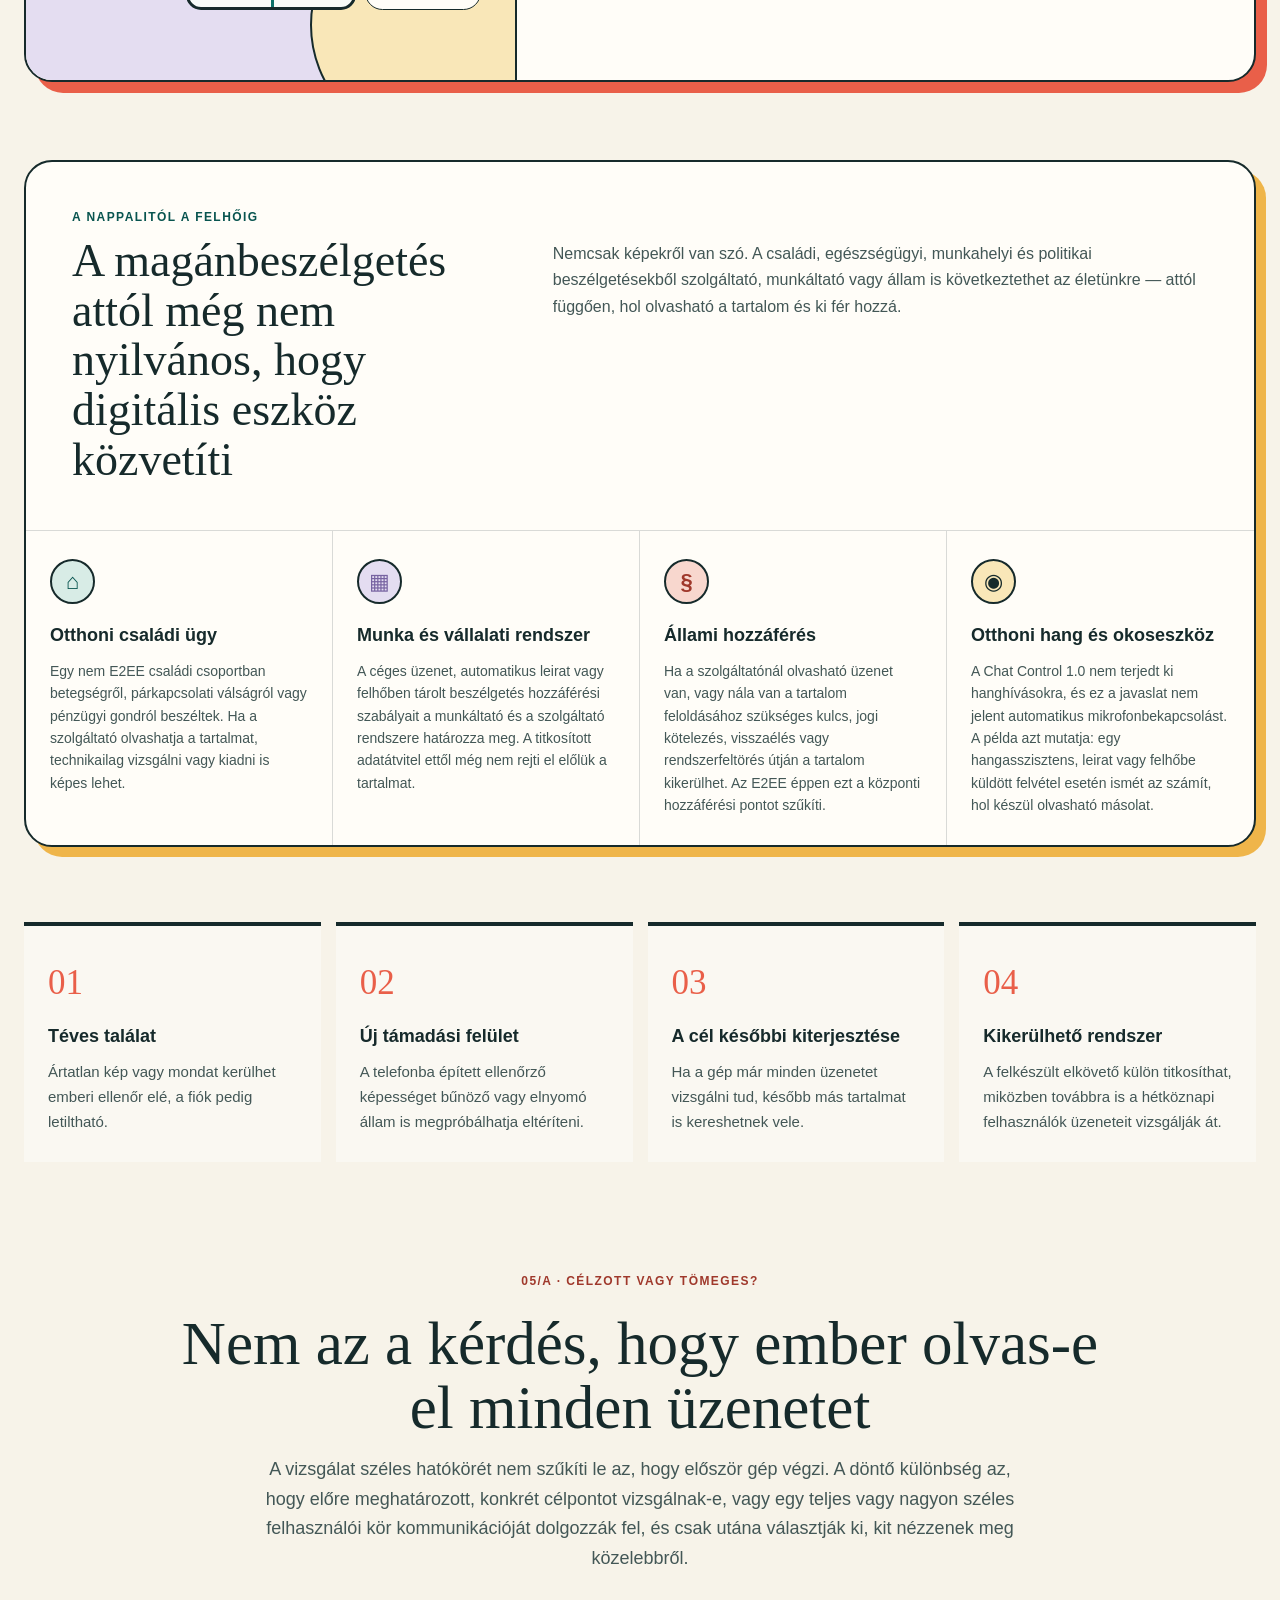
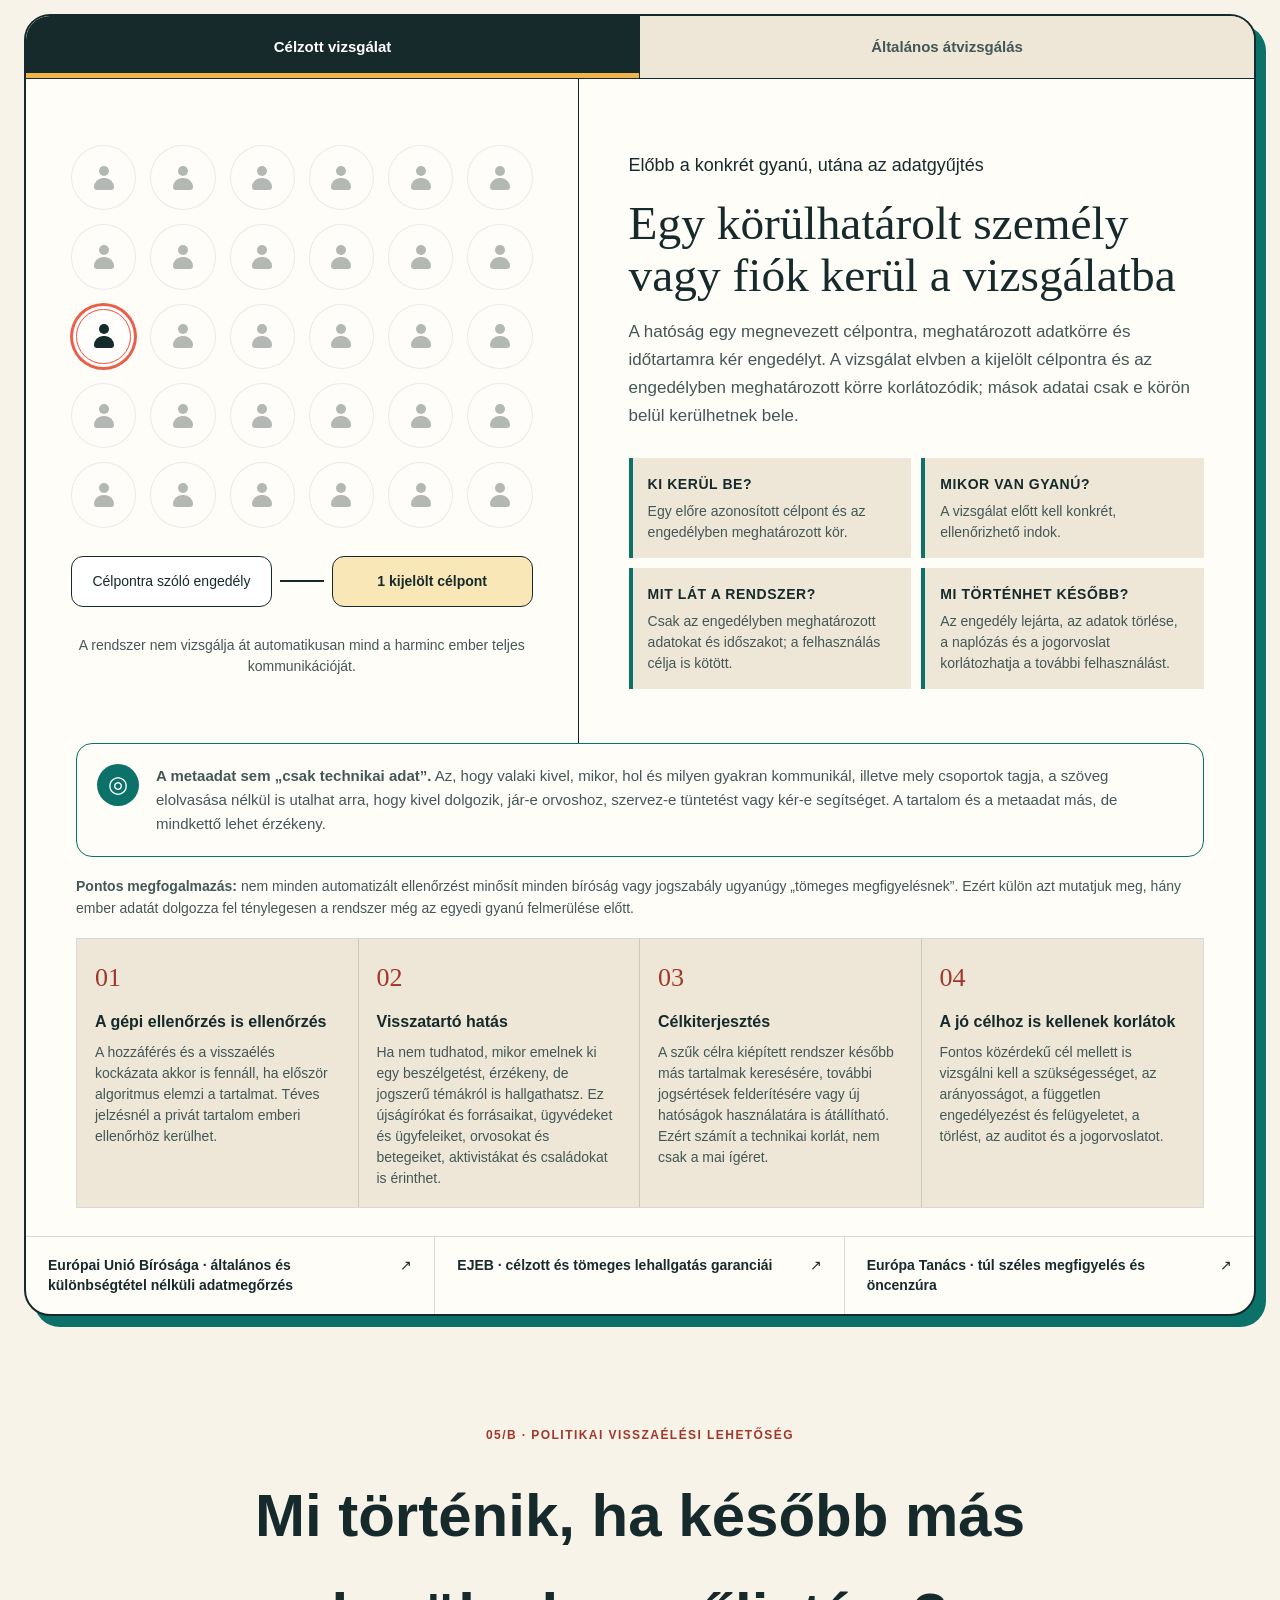
==== commit f4ec9773: "Turn postal mapping into emoji flip cards" ====
--- a/index.html
+++ b/index.html
@@ -293,15 +293,92 @@
           </p>
         </div>
 
-        <dl class="postal-map reveal" aria-label="A levélhasonlat jelmagyarázata">
-          <div><dt>Papír</dt><dd>Az olvasható üzenet tartalma.</dd></div>
-          <div><dt>Lezárt belső boríték</dt><dd>A titkosított, kulcs nélkül olvashatatlan tartalom.</dd></div>
-          <div><dt>Digitális kulcs</dt><dd>A feloldáshoz szükséges, készüléken vagy szolgáltatónál őrzött információ — nem valódi kulcs, és nem feltétlenül jelszó.</dd></div>
-          <div><dt>Feladó és címzett</dt><dd>A beszélgetés résztvevőinek készülékei.</dd></div>
-          <div><dt>Posta és postás</dt><dd>Az üzenetet továbbító szolgáltatás és annak rendszere.</dd></div>
-          <div><dt>Ellenőrzőgép</dt><dd>Az üzenet tartalmát automatikusan átvizsgáló rendszer. Ha egy jelzést később ember néz meg, azt külön jelezzük.</dd></div>
-          <div><dt>Hatóság vagy bíróság</dt><dd>Elrendelheti vagy jóváhagyhatja, mit keressen a szolgáltató; ettől még nem kap automatikusan digitális kulcsot.</dd></div>
-        </dl>
+        <section class="postal-map reveal" aria-label="A levélhasonlat jelmagyarázata">
+          <article class="postal-card" data-postal-flip>
+            <div class="postal-card__inner">
+              <div class="postal-card__face postal-card__front">
+                <span class="postal-card__emoji" aria-hidden="true">✉️</span><h3>Papír</h3><p>Az üzenet eredeti, ember számára érthető tartalma.</p>
+                <button type="button" data-flip aria-expanded="false">Mit jelöl? <span aria-hidden="true">↻</span></button>
+              </div>
+              <div class="postal-card__face postal-card__back" aria-hidden="true" inert>
+                <span class="postal-card__emoji" aria-hidden="true">✉️</span><h3>Papír</h3><p>Ez az a mondat vagy kép, amelyet a küldő a küldés előtt, a címzett pedig megnyitás után el tud olvasni vagy meg tud nézni.</p>
+                <button type="button" data-flip>Vissza <span aria-hidden="true">↻</span></button>
+              </div>
+            </div>
+          </article>
+          <article class="postal-card" data-postal-flip>
+            <div class="postal-card__inner">
+              <div class="postal-card__face postal-card__front">
+                <span class="postal-card__emoji" aria-hidden="true">🔒</span><h3>Lezárt belső boríték</h3><p>Titkosított, kulcs nélkül olvashatatlan tartalom.</p>
+                <button type="button" data-flip aria-expanded="false">Mit jelöl? <span aria-hidden="true">↻</span></button>
+              </div>
+              <div class="postal-card__face postal-card__back" aria-hidden="true" inert>
+                <span class="postal-card__emoji" aria-hidden="true">🔒</span><h3>Lezárt belső boríték</h3><p>Az üzenet titkosított változata. A megfelelő digitális kulcs nélkül csak olvashatatlan adat látszik belőle.</p>
+                <button type="button" data-flip>Vissza <span aria-hidden="true">↻</span></button>
+              </div>
+            </div>
+          </article>
+          <article class="postal-card" data-postal-flip>
+            <div class="postal-card__inner">
+              <div class="postal-card__face postal-card__front">
+                <span class="postal-card__emoji" aria-hidden="true">🔑</span><h3>Digitális kulcs</h3><p>Információ, amely az üzenet feloldásához kell.</p>
+                <button type="button" data-flip aria-expanded="false">Mit jelöl? <span aria-hidden="true">↻</span></button>
+              </div>
+              <div class="postal-card__face postal-card__back" aria-hidden="true" inert>
+                <span class="postal-card__emoji" aria-hidden="true">🔑</span><h3>Digitális kulcs</h3><p>A feloldáshoz szükséges, készüléken vagy szolgáltatónál őrzött információ. Nem valódi kulcs, és nem feltétlenül jelszó.</p>
+                <button type="button" data-flip>Vissza <span aria-hidden="true">↻</span></button>
+              </div>
+            </div>
+          </article>
+          <article class="postal-card" data-postal-flip>
+            <div class="postal-card__inner">
+              <div class="postal-card__face postal-card__front">
+                <span class="postal-card__emoji" aria-hidden="true">📱↔️📱</span><h3>Feladó és címzett</h3><p>A beszélgetés résztvevőinek készülékei.</p>
+                <button type="button" data-flip aria-expanded="false">Mit jelöl? <span aria-hidden="true">↻</span></button>
+              </div>
+              <div class="postal-card__face postal-card__back" aria-hidden="true" inert>
+                <span class="postal-card__emoji" aria-hidden="true">📱↔️📱</span><h3>Feladó és címzett</h3><p>A küldő és a címzett készüléke. Végpontok közötti titkosításnál itt lehetnek a tartalom feloldásához szükséges kulcsok.</p>
+                <button type="button" data-flip>Vissza <span aria-hidden="true">↻</span></button>
+              </div>
+            </div>
+          </article>
+          <article class="postal-card" data-postal-flip>
+            <div class="postal-card__inner">
+              <div class="postal-card__face postal-card__front">
+                <span class="postal-card__emoji" aria-hidden="true">🏤</span><h3>Posta és postás</h3><p>A szolgáltatás továbbítja az üzenetet.</p>
+                <button type="button" data-flip aria-expanded="false">Mit jelöl? <span aria-hidden="true">↻</span></button>
+              </div>
+              <div class="postal-card__face postal-card__back" aria-hidden="true" inert>
+                <span class="postal-card__emoji" aria-hidden="true">🏤</span><h3>Posta és postás</h3><p>Az üzenetet továbbító szolgáltatás és annak rendszere. A hasonlat postása nem egy konkrét alkalmazott: az üzenetet jellemzően automatizált rendszerek továbbítják.</p>
+                <button type="button" data-flip>Vissza <span aria-hidden="true">↻</span></button>
+              </div>
+            </div>
+          </article>
+          <article class="postal-card" data-postal-flip>
+            <div class="postal-card__inner">
+              <div class="postal-card__face postal-card__front">
+                <span class="postal-card__emoji" aria-hidden="true">🤖</span><h3>Ellenőrzőgép</h3><p>Automatikusan vizsgálja át az üzenetet.</p>
+                <button type="button" data-flip aria-expanded="false">Mit jelöl? <span aria-hidden="true">↻</span></button>
+              </div>
+              <div class="postal-card__face postal-card__back" aria-hidden="true" inert>
+                <span class="postal-card__emoji" aria-hidden="true">🤖</span><h3>Ellenőrzőgép</h3><p>Az üzenet tartalmát automatikusan átvizsgáló rendszer. Ha egy jelzést később ember néz meg, azt külön jelezzük.</p>
+                <button type="button" data-flip>Vissza <span aria-hidden="true">↻</span></button>
+              </div>
+            </div>
+          </article>
+          <article class="postal-card" data-postal-flip>
+            <div class="postal-card__inner">
+              <div class="postal-card__face postal-card__front">
+                <span class="postal-card__emoji" aria-hidden="true">⚖️</span><h3>Hatóság vagy bíróság</h3><p>Dönthet arról, mit keressen a szolgáltató.</p>
+                <button type="button" data-flip aria-expanded="false">Mit jelöl? <span aria-hidden="true">↻</span></button>
+              </div>
+              <div class="postal-card__face postal-card__back" aria-hidden="true" inert>
+                <span class="postal-card__emoji" aria-hidden="true">⚖️</span><h3>Hatóság vagy bíróság</h3><p>Elrendelheti vagy jóváhagyhatja, mit keressen a szolgáltató; ettől még nem kap automatikusan digitális kulcsot.</p>
+                <button type="button" data-flip>Vissza <span aria-hidden="true">↻</span></button>
+              </div>
+            </div>
+          </article>
+        </section>
 
         <mail-story class="reveal"></mail-story>
 
--- a/styles.css
+++ b/styles.css
@@ -1167,37 +1167,78 @@
 .postal-map {
   display: grid;
   grid-template-columns: repeat(4, minmax(0, 1fr));
-  gap: 1px;
+  gap: 14px;
   max-width: min(1500px, 100%);
   margin: -18px auto 48px;
+}
+
+.postal-card {
+  min-width: 0;
+  min-height: 236px;
+  perspective: 900px;
+}
+
+.postal-card:nth-child(5) { grid-column: span 2; }
+
+.postal-card__inner {
+  position: relative;
+  width: 100%;
+  height: 100%;
+  min-height: inherit;
+  transform-style: preserve-3d;
+  transition: transform 520ms cubic-bezier(.2,.75,.2,1);
+}
+
+.postal-card.is-flipped .postal-card__inner { transform: rotateY(180deg); }
+
+.postal-card__face {
+  position: absolute;
+  inset: 0;
+  display: flex;
+  flex-direction: column;
+  align-items: flex-start;
+  padding: 20px;
   overflow: hidden;
   border: 2px solid var(--ink);
-  border-radius: 22px;
-  background: var(--ink);
-  box-shadow: 9px 9px 0 var(--mustard);
-}
-
-.postal-map > div {
-  min-width: 0;
-  padding: 18px 20px;
-  background: var(--paper-light);
-}
-
-.postal-map dt {
-  margin-bottom: 5px;
-  color: var(--teal-dark);
-  font-size: var(--readable-small);
-  font-weight: 900;
-  letter-spacing: .055em;
-  text-transform: uppercase;
-}
-
-.postal-map dd {
-  margin: 0;
-  color: var(--ink-soft);
-  font-size: max(15px, var(--readable-small));
-  line-height: 1.5;
-}
+  border-radius: 20px;
+  box-shadow: 6px 7px 0 var(--mustard);
+  backface-visibility: hidden;
+}
+
+.postal-card__front { background: var(--paper-light); }
+.postal-card:nth-child(2) .postal-card__front { background: var(--mustard-pale); }
+.postal-card:nth-child(3) .postal-card__front { background: var(--teal-pale); }
+.postal-card:nth-child(4) .postal-card__front { background: var(--violet-pale); }
+.postal-card:nth-child(5) .postal-card__front { background: #e8f7f2; }
+.postal-card:nth-child(6) .postal-card__front { background: #fdefed; }
+.postal-card__back { background: var(--ink); color: white; transform: rotateY(180deg); }
+
+.postal-card__emoji { margin-bottom: 10px; font-size: 34px; line-height: 1; }
+.postal-card h3 { margin: 0; color: var(--teal-dark); font-family: Georgia, serif; font-size: 22px; line-height: 1.08; }
+.postal-card p { margin: 10px 0 0; color: var(--ink-soft); font-size: max(15px, var(--readable-small)); line-height: 1.45; }
+.postal-card__back h3 { color: white; }
+.postal-card__back p { color: rgba(255,255,255,.85); }
+
+.postal-card button {
+  width: 100%;
+  margin-top: auto;
+  padding: 9px 11px;
+  border: 1px solid currentColor;
+  border-radius: 999px;
+  background: transparent;
+  color: var(--ink);
+  cursor: pointer;
+  font: inherit;
+  font-size: 14px;
+  font-weight: 850;
+  text-align: center;
+}
+
+.postal-card button:hover,
+.postal-card button:focus-visible { background: var(--ink); color: white; }
+.postal-card__back button { border-color: rgba(255,255,255,.75); color: white; }
+.postal-card__back button:hover,
+.postal-card__back button:focus-visible { background: white; color: var(--ink); }
 
 .chapter-heading h2,
 .action-intro h2,
@@ -3813,8 +3854,11 @@
   .story-section,
   .sources-section,
   footer { padding-right: 18px; padding-left: 18px; }
-  .postal-map { grid-template-columns: 1fr; border-radius: 17px; box-shadow: 6px 6px 0 var(--mustard); }
-  .postal-map > div { padding: 16px 17px; }
+  .postal-map { grid-template-columns: 1fr; gap: 12px; }
+  .postal-card { min-height: 278px; }
+  .postal-card:nth-child(5) { grid-column: auto; }
+  .postal-card__face { padding: 18px; border-radius: 18px; }
+  .postal-card__emoji { font-size: 31px; }
   .action-grid { grid-template-columns: 1fr; }
   .hero { padding-top: 45px; }
   .hero-copy { overflow-wrap: anywhere; }
@@ -4015,6 +4059,11 @@
   html { scroll-behavior: auto; }
   *, *::before, *::after { scroll-behavior: auto !important; animation-duration: .01ms !important; animation-iteration-count: 1 !important; transition-duration: .01ms !important; }
   .reveal { opacity: 1; transform: none; }
+  .postal-card__inner { transform: none !important; }
+  .postal-card__face { transform: none; transition: opacity .01ms; }
+  .postal-card__back { opacity: 0; }
+  .postal-card.is-flipped .postal-card__front { opacity: 0; pointer-events: none; }
+  .postal-card.is-flipped .postal-card__back { opacity: 1; pointer-events: auto; }
 }
 
 html[data-reduce-motion="true"] { scroll-behavior: auto; }
@@ -4022,3 +4071,8 @@
 html[data-reduce-motion="true"] *::before,
 html[data-reduce-motion="true"] *::after { animation-duration: .01ms !important; animation-iteration-count: 1 !important; transition-duration: .01ms !important; }
 html[data-reduce-motion="true"] .reveal { opacity: 1; transform: none; }
+html[data-reduce-motion="true"] .postal-card__inner { transform: none !important; }
+html[data-reduce-motion="true"] .postal-card__face { transform: none; transition: opacity .01ms; }
+html[data-reduce-motion="true"] .postal-card__back { opacity: 0; }
+html[data-reduce-motion="true"] .postal-card.is-flipped .postal-card__front { opacity: 0; pointer-events: none; }
+html[data-reduce-motion="true"] .postal-card.is-flipped .postal-card__back { opacity: 1; pointer-events: auto; }
